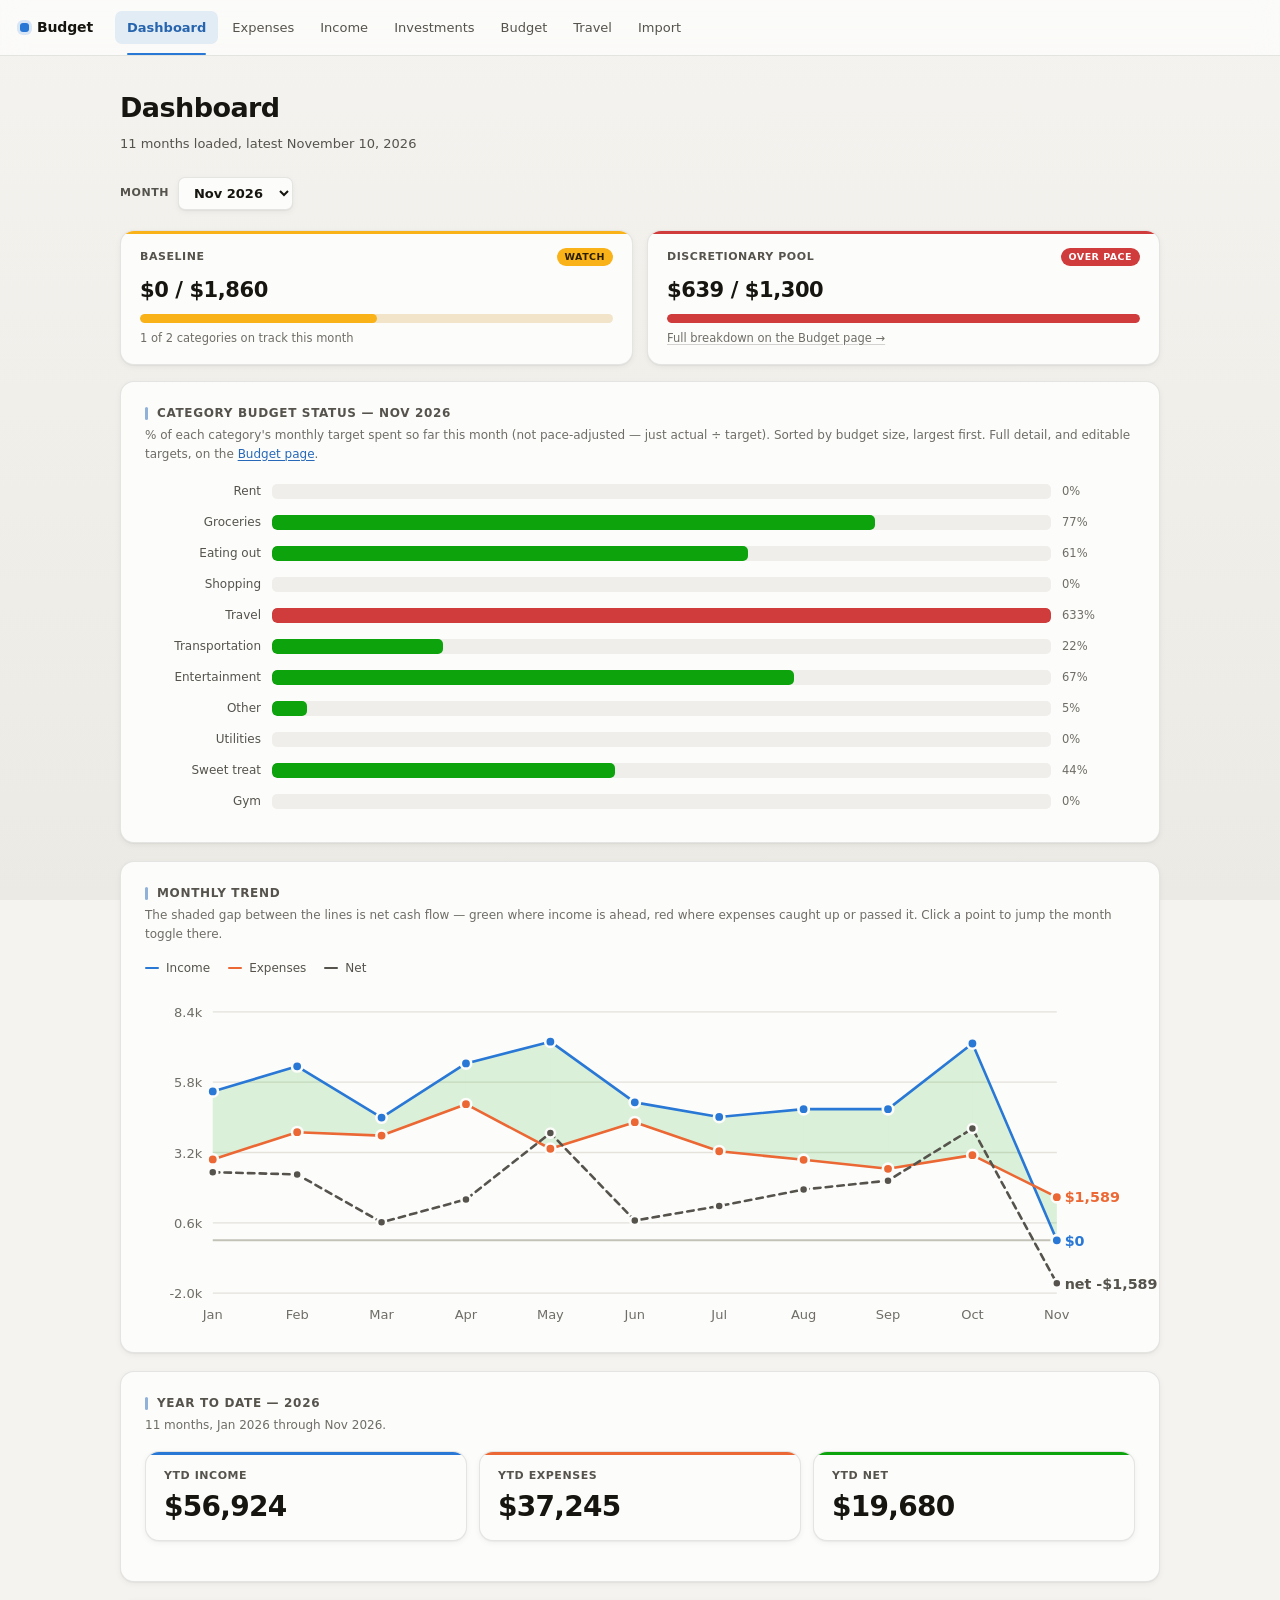
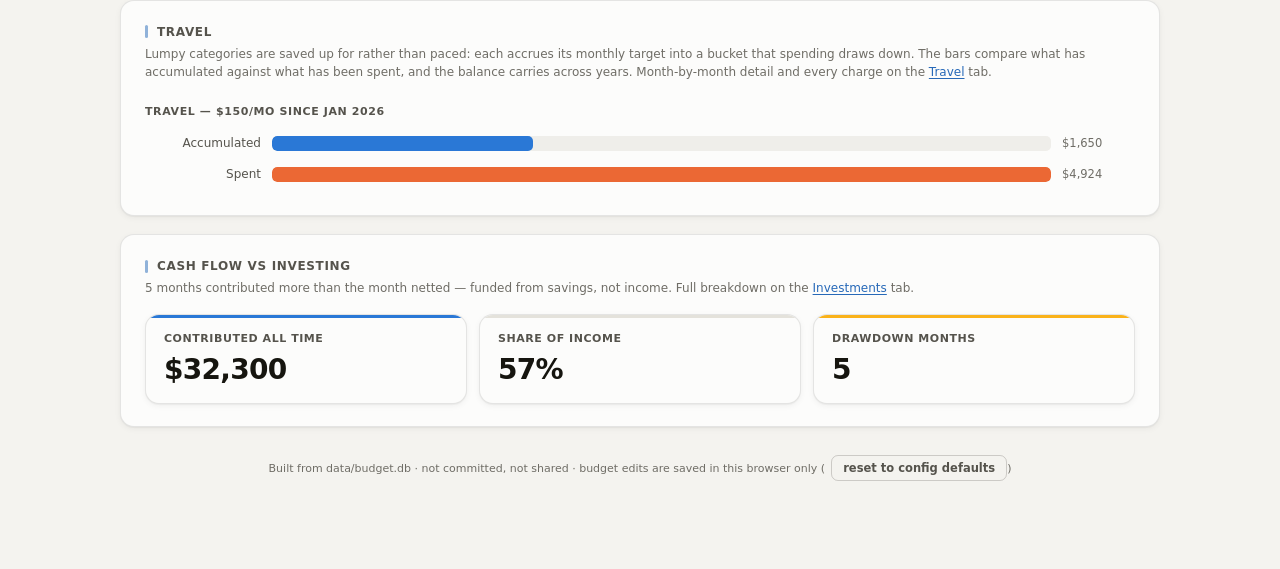
==== site/index.html @ 8f135753 "Regenerate the dashboard Renames buckets.html to travel.html and swaps the Dashboard's bucket tile f" ====
<!doctype html>
<html>
<head>
<meta charset="utf-8">
<meta name="viewport" content="width=device-width, initial-scale=1">
<title>Dashboard · Budget</title>
<link rel="stylesheet" href="style.css">
</head>
<body>
<nav class="topnav">
  <span class="brand">Budget</span>
  <a href="index.html" class="active">Dashboard</a><a href="expenses.html">Expenses</a><a href="income.html">Income</a><a href="investments.html">Investments</a><a href="budget.html">Budget</a><a href="travel.html">Travel</a><a href="import.html">Import</a>
</nav>
<div class="wrap">

  <div class="page-header">
    <h1>Dashboard</h1>
    <div class="subtitle">11 months loaded, latest November 10, 2026</div>
  </div>
  

  <div class="month-toggle">
    <label for="month-select">Month</label>
    <select id="month-select"></select>
  </div>

  <div class="status-row">
    <div class="status-card" id="sc-baseline">
      <div class="sc-head">
        <span class="sc-label">Baseline</span>
        <span class="status-badge neutral m-badge"></span>
      </div>
      <div class="sc-value" id="sc-baseline-value">—</div>
      <div class="sc-track"><div class="sc-fill" id="sc-baseline-fill" style="width:0%"></div></div>
      <div class="sc-note" id="sc-baseline-note"></div>
    </div>

    <div class="status-card" id="sc-discretionary">
      <div class="sc-head">
        <span class="sc-label">Discretionary pool</span>
        <span class="status-badge neutral m-badge"></span>
      </div>
      <div class="sc-value" id="sc-discretionary-value">—</div>
      <div class="sc-track"><div class="sc-fill" id="sc-discretionary-fill" style="width:0%"></div></div>
      <div class="sc-note" id="sc-discretionary-note">
        <a href="budget.html">Full breakdown on the Budget page →</a>
      </div>
    </div>
  </div>

  <div class="card">
    <h2 id="h-dash-topcats">Category budget status</h2>
    <div class="card-sub">% of each category's monthly target spent so far this month (not pace-adjusted —
      just actual ÷ target). Sorted by budget size, largest first. Full detail, and editable targets, on
      the <a href="budget.html">Budget page</a>.</div>
    <div id="dash-top-cats"></div>
  </div>

  <div class="card">
    <h2>Monthly trend</h2>
    <div class="card-sub">The shaded gap between the lines is net cash flow — green where income is ahead, red
      where expenses caught up or passed it. Click a point to jump the month toggle there.</div>
    <div class="legend">
      <span class="legend-key"><span class="legend-swatch" style="background:var(--series-1)"></span>Income</span>
      <span class="legend-key"><span class="legend-swatch" style="background:var(--series-2)"></span>Expenses</span>
      <span class="legend-key"><span class="legend-swatch" style="background:var(--text-secondary); border-top:2px dashed var(--text-secondary); height:0;"></span>Net</span>
    </div>
    
  <svg viewBox="0 0 760 260" class="chart-svg">
    <line x1="52" y1="232.0" x2="700" y2="232.0" stroke="var(--gridline)" stroke-width="1"/><text x="44" y="236.0" text-anchor="end" class="axis-label">-2.0k</text><line x1="52" y1="178.0" x2="700" y2="178.0" stroke="var(--gridline)" stroke-width="1"/><text x="44" y="182.0" text-anchor="end" class="axis-label">0.6k</text><line x1="52" y1="124.0" x2="700" y2="124.0" stroke="var(--gridline)" stroke-width="1"/><text x="44" y="128.0" text-anchor="end" class="axis-label">3.2k</text><line x1="52" y1="70.0" x2="700" y2="70.0" stroke="var(--gridline)" stroke-width="1"/><text x="44" y="74.0" text-anchor="end" class="axis-label">5.8k</text><line x1="52" y1="16.0" x2="700" y2="16.0" stroke="var(--gridline)" stroke-width="1"/><text x="44" y="20.0" text-anchor="end" class="axis-label">8.4k</text><line x1="52" y1="191.4" x2="700" y2="191.4" stroke="var(--baseline)" stroke-width="1.5"/>
    <polygon points="52.0,77.1 116.8,57.8 116.8,108.4 52.0,129.3" fill="var(--good)" opacity="0.14"/><polygon points="116.8,57.8 181.6,97.2 181.6,111.0 116.8,108.4" fill="var(--good)" opacity="0.14"/><polygon points="181.6,97.2 246.4,55.6 246.4,86.9 181.6,111.0" fill="var(--good)" opacity="0.14"/><polygon points="246.4,55.6 311.2,38.9 311.2,121.1 246.4,86.9" fill="var(--good)" opacity="0.14"/><polygon points="311.2,38.9 376.0,85.5 376.0,100.7 311.2,121.1" fill="var(--good)" opacity="0.14"/><polygon points="376.0,85.5 440.8,96.7 440.8,123.0 376.0,100.7" fill="var(--good)" opacity="0.14"/><polygon points="440.8,96.7 505.6,90.7 505.6,129.6 440.8,123.0" fill="var(--good)" opacity="0.14"/><polygon points="505.6,90.7 570.4,90.7 570.4,136.5 505.6,129.6" fill="var(--good)" opacity="0.14"/><polygon points="570.4,90.7 635.2,40.3 635.2,126.0 570.4,136.5" fill="var(--good)" opacity="0.14"/><polygon points="635.2,40.3 700.0,191.4 700.0,158.3 635.2,126.0" fill="var(--good)" opacity="0.14"/>
    <path d="M 52.0 77.1 L 116.8 57.8 L 181.6 97.2 L 246.4 55.6 L 311.2 38.9 L 376.0 85.5 L 440.8 96.7 L 505.6 90.7 L 570.4 90.7 L 635.2 40.3 L 700.0 191.4" fill="none" stroke="var(--series-1)" stroke-width="2" stroke-linejoin="round" stroke-linecap="round"/><path d="M 52.0 129.3 L 116.8 108.4 L 181.6 111.0 L 246.4 86.9 L 311.2 121.1 L 376.0 100.7 L 440.8 123.0 L 505.6 129.6 L 570.4 136.5 L 635.2 126.0 L 700.0 158.3" fill="none" stroke="var(--series-2)" stroke-width="2" stroke-linejoin="round" stroke-linecap="round"/><path d="M 52.0 139.1 L 116.8 140.8 L 181.6 177.6 L 246.4 160.0 L 311.2 109.1 L 376.0 176.2 L 440.8 165.1 L 505.6 152.4 L 570.4 145.6 L 635.2 105.6 L 700.0 224.4" fill="none" stroke="var(--text-secondary)" stroke-width="2" stroke-dasharray="5 4" stroke-linejoin="round" stroke-linecap="round"/>
    <circle cx="52.0" cy="77.1" r="4" fill="var(--series-1)" stroke="var(--surface-1)" stroke-width="2"/><circle cx="116.8" cy="57.8" r="4" fill="var(--series-1)" stroke="var(--surface-1)" stroke-width="2"/><circle cx="181.6" cy="97.2" r="4" fill="var(--series-1)" stroke="var(--surface-1)" stroke-width="2"/><circle cx="246.4" cy="55.6" r="4" fill="var(--series-1)" stroke="var(--surface-1)" stroke-width="2"/><circle cx="311.2" cy="38.9" r="4" fill="var(--series-1)" stroke="var(--surface-1)" stroke-width="2"/><circle cx="376.0" cy="85.5" r="4" fill="var(--series-1)" stroke="var(--surface-1)" stroke-width="2"/><circle cx="440.8" cy="96.7" r="4" fill="var(--series-1)" stroke="var(--surface-1)" stroke-width="2"/><circle cx="505.6" cy="90.7" r="4" fill="var(--series-1)" stroke="var(--surface-1)" stroke-width="2"/><circle cx="570.4" cy="90.7" r="4" fill="var(--series-1)" stroke="var(--surface-1)" stroke-width="2"/><circle cx="635.2" cy="40.3" r="4" fill="var(--series-1)" stroke="var(--surface-1)" stroke-width="2"/><circle cx="700.0" cy="191.4" r="4" fill="var(--series-1)" stroke="var(--surface-1)" stroke-width="2"/><circle cx="52.0" cy="129.3" r="4" fill="var(--series-2)" stroke="var(--surface-1)" stroke-width="2"/><circle cx="116.8" cy="108.4" r="4" fill="var(--series-2)" stroke="var(--surface-1)" stroke-width="2"/><circle cx="181.6" cy="111.0" r="4" fill="var(--series-2)" stroke="var(--surface-1)" stroke-width="2"/><circle cx="246.4" cy="86.9" r="4" fill="var(--series-2)" stroke="var(--surface-1)" stroke-width="2"/><circle cx="311.2" cy="121.1" r="4" fill="var(--series-2)" stroke="var(--surface-1)" stroke-width="2"/><circle cx="376.0" cy="100.7" r="4" fill="var(--series-2)" stroke="var(--surface-1)" stroke-width="2"/><circle cx="440.8" cy="123.0" r="4" fill="var(--series-2)" stroke="var(--surface-1)" stroke-width="2"/><circle cx="505.6" cy="129.6" r="4" fill="var(--series-2)" stroke="var(--surface-1)" stroke-width="2"/><circle cx="570.4" cy="136.5" r="4" fill="var(--series-2)" stroke="var(--surface-1)" stroke-width="2"/><circle cx="635.2" cy="126.0" r="4" fill="var(--series-2)" stroke="var(--surface-1)" stroke-width="2"/><circle cx="700.0" cy="158.3" r="4" fill="var(--series-2)" stroke="var(--surface-1)" stroke-width="2"/><circle cx="52.0" cy="139.1" r="3.5" fill="var(--text-secondary)" stroke="var(--surface-1)" stroke-width="2"/><circle cx="116.8" cy="140.8" r="3.5" fill="var(--text-secondary)" stroke="var(--surface-1)" stroke-width="2"/><circle cx="181.6" cy="177.6" r="3.5" fill="var(--text-secondary)" stroke="var(--surface-1)" stroke-width="2"/><circle cx="246.4" cy="160.0" r="3.5" fill="var(--text-secondary)" stroke="var(--surface-1)" stroke-width="2"/><circle cx="311.2" cy="109.1" r="3.5" fill="var(--text-secondary)" stroke="var(--surface-1)" stroke-width="2"/><circle cx="376.0" cy="176.2" r="3.5" fill="var(--text-secondary)" stroke="var(--surface-1)" stroke-width="2"/><circle cx="440.8" cy="165.1" r="3.5" fill="var(--text-secondary)" stroke="var(--surface-1)" stroke-width="2"/><circle cx="505.6" cy="152.4" r="3.5" fill="var(--text-secondary)" stroke="var(--surface-1)" stroke-width="2"/><circle cx="570.4" cy="145.6" r="3.5" fill="var(--text-secondary)" stroke="var(--surface-1)" stroke-width="2"/><circle cx="635.2" cy="105.6" r="3.5" fill="var(--text-secondary)" stroke="var(--surface-1)" stroke-width="2"/><circle cx="700.0" cy="224.4" r="3.5" fill="var(--text-secondary)" stroke="var(--surface-1)" stroke-width="2"/>
    <text x="52.0" y="252" text-anchor="middle" class="axis-label">Jan</text><text x="116.8" y="252" text-anchor="middle" class="axis-label">Feb</text><text x="181.6" y="252" text-anchor="middle" class="axis-label">Mar</text><text x="246.4" y="252" text-anchor="middle" class="axis-label">Apr</text><text x="311.2" y="252" text-anchor="middle" class="axis-label">May</text><text x="376.0" y="252" text-anchor="middle" class="axis-label">Jun</text><text x="440.8" y="252" text-anchor="middle" class="axis-label">Jul</text><text x="505.6" y="252" text-anchor="middle" class="axis-label">Aug</text><text x="570.4" y="252" text-anchor="middle" class="axis-label">Sep</text><text x="635.2" y="252" text-anchor="middle" class="axis-label">Oct</text><text x="700.0" y="252" text-anchor="middle" class="axis-label">Nov</text>
    <text x="706.0" y="162.3" class="end-label" fill="var(--series-2)">$1,589</text><text x="706.0" y="195.4" class="end-label" fill="var(--series-1)">$0</text><text x="706.0" y="228.4" class="end-label" fill="var(--text-secondary)">net -$1,589</text>
    <line id="crosshair-trend" x1="0" y1="16" x2="0" y2="232"
          stroke="var(--baseline)" stroke-width="1" style="display:none"/>
    <rect class="hit-target" data-crosshair="crosshair-trend" data-cx="52.0" data-tooltip-title="Jan 2026" data-tooltip-rows="[[&quot;Income&quot;, &quot;$5,498&quot;, &quot;var(--series-1)&quot;], [&quot;Expenses&quot;, &quot;$2,985&quot;, &quot;var(--series-2)&quot;], [&quot;Net&quot;, &quot;$2,513&quot;, &quot;var(--good)&quot;]]" data-month-idx="0" x="22.5" y="16" width="58.9" height="216" fill="transparent"/><rect class="hit-target" data-crosshair="crosshair-trend" data-cx="116.8" data-tooltip-title="Feb 2026" data-tooltip-rows="[[&quot;Income&quot;, &quot;$6,424&quot;, &quot;var(--series-1)&quot;], [&quot;Expenses&quot;, &quot;$3,992&quot;, &quot;var(--series-2)&quot;], [&quot;Net&quot;, &quot;$2,432&quot;, &quot;var(--good)&quot;]]" data-month-idx="1" x="87.3" y="16" width="58.9" height="216" fill="transparent"/><rect class="hit-target" data-crosshair="crosshair-trend" data-cx="181.6" data-tooltip-title="Mar 2026" data-tooltip-rows="[[&quot;Income&quot;, &quot;$4,529&quot;, &quot;var(--series-1)&quot;], [&quot;Expenses&quot;, &quot;$3,866&quot;, &quot;var(--series-2)&quot;], [&quot;Net&quot;, &quot;$664&quot;, &quot;var(--good)&quot;]]" data-month-idx="2" x="152.1" y="16" width="58.9" height="216" fill="transparent"/><rect class="hit-target" data-crosshair="crosshair-trend" data-cx="246.4" data-tooltip-title="Apr 2026" data-tooltip-rows="[[&quot;Income&quot;, &quot;$6,534&quot;, &quot;var(--series-1)&quot;], [&quot;Expenses&quot;, &quot;$5,027&quot;, &quot;var(--series-2)&quot;], [&quot;Net&quot;, &quot;$1,507&quot;, &quot;var(--good)&quot;]]" data-month-idx="3" x="216.9" y="16" width="58.9" height="216" fill="transparent"/><rect class="hit-target" data-crosshair="crosshair-trend" data-cx="311.2" data-tooltip-title="May 2026" data-tooltip-rows="[[&quot;Income&quot;, &quot;$7,337&quot;, &quot;var(--series-1)&quot;], [&quot;Expenses&quot;, &quot;$3,380&quot;, &quot;var(--series-2)&quot;], [&quot;Net&quot;, &quot;$3,957&quot;, &quot;var(--good)&quot;]]" data-month-idx="4" x="281.7" y="16" width="58.9" height="216" fill="transparent"/><rect class="hit-target" data-crosshair="crosshair-trend" data-cx="376.0" data-tooltip-title="Jun 2026" data-tooltip-rows="[[&quot;Income&quot;, &quot;$5,093&quot;, &quot;var(--series-1)&quot;], [&quot;Expenses&quot;, &quot;$4,363&quot;, &quot;var(--series-2)&quot;], [&quot;Net&quot;, &quot;$730&quot;, &quot;var(--good)&quot;]]" data-month-idx="5" x="346.5" y="16" width="58.9" height="216" fill="transparent"/><rect class="hit-target" data-crosshair="crosshair-trend" data-cx="440.8" data-tooltip-title="Jul 2026" data-tooltip-rows="[[&quot;Income&quot;, &quot;$4,554&quot;, &quot;var(--series-1)&quot;], [&quot;Expenses&quot;, &quot;$3,290&quot;, &quot;var(--series-2)&quot;], [&quot;Net&quot;, &quot;$1,264&quot;, &quot;var(--good)&quot;]]" data-month-idx="6" x="411.3" y="16" width="58.9" height="216" fill="transparent"/><rect class="hit-target" data-crosshair="crosshair-trend" data-cx="505.6" data-tooltip-title="Aug 2026" data-tooltip-rows="[[&quot;Income&quot;, &quot;$4,842&quot;, &quot;var(--series-1)&quot;], [&quot;Expenses&quot;, &quot;$2,969&quot;, &quot;var(--series-2)&quot;], [&quot;Net&quot;, &quot;$1,873&quot;, &quot;var(--good)&quot;]]" data-month-idx="7" x="476.1" y="16" width="58.9" height="216" fill="transparent"/><rect class="hit-target" data-crosshair="crosshair-trend" data-cx="570.4" data-tooltip-title="Sep 2026" data-tooltip-rows="[[&quot;Income&quot;, &quot;$4,842&quot;, &quot;var(--series-1)&quot;], [&quot;Expenses&quot;, &quot;$2,639&quot;, &quot;var(--series-2)&quot;], [&quot;Net&quot;, &quot;$2,203&quot;, &quot;var(--good)&quot;]]" data-month-idx="8" x="540.9" y="16" width="58.9" height="216" fill="transparent"/><rect class="hit-target" data-crosshair="crosshair-trend" data-cx="635.2" data-tooltip-title="Oct 2026" data-tooltip-rows="[[&quot;Income&quot;, &quot;$7,270&quot;, &quot;var(--series-1)&quot;], [&quot;Expenses&quot;, &quot;$3,145&quot;, &quot;var(--series-2)&quot;], [&quot;Net&quot;, &quot;$4,126&quot;, &quot;var(--good)&quot;]]" data-month-idx="9" x="605.7" y="16" width="58.9" height="216" fill="transparent"/><rect class="hit-target" data-crosshair="crosshair-trend" data-cx="700.0" data-tooltip-title="Nov 2026" data-tooltip-rows="[[&quot;Income&quot;, &quot;$0&quot;, &quot;var(--series-1)&quot;], [&quot;Expenses&quot;, &quot;$1,589&quot;, &quot;var(--series-2)&quot;], [&quot;Net&quot;, &quot;-$1,589&quot;, &quot;var(--critical)&quot;]]" data-month-idx="10" x="670.5" y="16" width="58.9" height="216" fill="transparent"/>
  </svg>
  </div>

  <div class="card">
    <h2>Year to date — 2026</h2>
    <div class="card-sub">11 months, Jan 2026 through Nov 2026.</div>
    <div class="tiles">
      <div class="tile" style="--tile-accent:var(--series-1)"><div class="tile-label">YTD income</div><div class="tile-value">$56,924</div></div>
      <div class="tile" style="--tile-accent:var(--series-2)"><div class="tile-label">YTD expenses</div><div class="tile-value">$37,245</div></div>
      <div class="tile" style="--tile-accent:var(--good)"><div class="tile-label">YTD net</div><div class="tile-value">$19,680</div></div>
    </div>
  </div>

  
  <div class="card">
    <h2>Travel</h2>
    <div class="card-sub">Lumpy categories are saved up for rather than paced: each accrues its monthly target
      into a bucket that spending draws down. The bars compare what has accumulated against what has been spent,
      and the balance carries across years. Month-by-month detail and every charge on the
      <a href="travel.html">Travel</a> tab.</div>
    
    <div class="group-label">Travel — $150/mo since Jan 2026</div>
    <div class="jsbar-row"><div class="jsbar-label">Accumulated</div><div class="jsbar-track"><div class="jsbar-fill" style="width:33.5%;background:var(--series-1)"></div></div><div class="jsbar-value">$1,650</div></div>
    <div class="jsbar-row"><div class="jsbar-label">Spent</div><div class="jsbar-track"><div class="jsbar-fill" style="width:100.0%;background:var(--series-2)"></div></div><div class="jsbar-value">$4,924</div></div>
  </div>

  
  <div class="card">
    <h2>Cash flow vs investing</h2>
    <div class="card-sub">5 months contributed more than the month netted — funded from savings, not income. Full breakdown on the
      <a href="investments.html">Investments</a> tab.</div>
    <div class="tiles" style="margin-bottom:0;">
      <div class="tile" style="--tile-accent:var(--series-1)"><div class="tile-label">Contributed all time</div><div class="tile-value">$32,300</div></div>
      <div class="tile"><div class="tile-label">Share of income</div><div class="tile-value">57%</div></div>
      <div class="tile" style="--tile-accent:var(--warning)"><div class="tile-label">Drawdown months</div><div class="tile-value">5</div></div>
    </div>
  </div>

  <footer class="page-footer">Built from data/budget.db · not committed, not shared ·
    budget edits are saved in this browser only (<button class="reset-btn" id="reset-btn" style="margin-left:6px">reset to config defaults</button>)</footer>
</div>
<div id="tooltip"></div>
<script src="app.js"></script>
<script>
window.DATA = {"months": ["2026-01", "2026-02", "2026-03", "2026-04", "2026-05", "2026-06", "2026-07", "2026-08", "2026-09", "2026-10", "2026-11"], "monthLabels": {"2026-01": "Jan 2026", "2026-02": "Feb 2026", "2026-03": "Mar 2026", "2026-04": "Apr 2026", "2026-05": "May 2026", "2026-06": "Jun 2026", "2026-07": "Jul 2026", "2026-08": "Aug 2026", "2026-09": "Sep 2026", "2026-10": "Oct 2026", "2026-11": "Nov 2026"}, "livePace": 0.36666666666666664, "dayOfMonth": 11, "categories": {"rent": {"label": "Rent", "cadence": "fixed", "group": "baseline", "baseTarget": 1800.0}, "utilities": {"label": "Utilities", "cadence": "variable", "group": "baseline", "baseTarget": 60.0}, "groceries": {"label": "Groceries", "cadence": "variable", "group": "discretionary", "baseTarget": 400.0}, "transportation": {"label": "Transportation", "cadence": "variable", "group": "discretionary", "baseTarget": 100.0}, "eating_out": {"label": "Eating out", "cadence": "variable", "group": "discretionary", "baseTarget": 350.0}, "sweet_treat": {"label": "Sweet treat", "cadence": "variable", "group": "discretionary", "baseTarget": 50.0}, "entertainment": {"label": "Entertainment", "cadence": "variable", "group": "discretionary", "baseTarget": 100.0}, "gym": {"label": "Gym", "cadence": "variable", "group": "discretionary", "baseTarget": 50.0}, "shopping": {"label": "Shopping", "cadence": "variable", "group": "discretionary", "baseTarget": 150.0}, "other": {"label": "Other", "cadence": "variable", "group": "discretionary", "baseTarget": 100.0}, "travel": {"label": "Travel", "cadence": "lumpy", "group": "discretionary", "baseTarget": 150.0}}, "incomeCategories": {"salary": {"label": "Salary", "isTransfer": false}, "gift": {"label": "Gift", "isTransfer": false}, "side_hustle": {"label": "Side hustle", "isTransfer": false}, "tax_refund": {"label": "Tax refund", "isTransfer": false}, "reimbursement": {"label": "Reimbursement", "isTransfer": false}, "resale": {"label": "Resale", "isTransfer": false}, "stock_sale": {"label": "Stock sale", "isTransfer": true}, "deposit_return": {"label": "Deposit return", "isTransfer": true}}, "investmentCategories": {"brokerage": {"label": "Brokerage", "color": "var(--series-1)"}, "roth_ira": {"label": "Roth IRA", "color": "var(--series-4)"}, "emergency_fund": {"label": "Emergency fund", "color": "var(--series-3)"}, "crypto": {"label": "Crypto", "color": "var(--series-2)"}}, "byMonth": {"2026-01": {"income": 5497.73, "expense": 2984.97, "investment": 5000.0, "expenseByCat": {"eating_out": 203.14, "sweet_treat": 7.63, "transportation": 49.5, "travel": 562.42, "groceries": 211.14999999999998, "gym": 61.69, "shopping": 5.44, "rent": 1844.0, "utilities": 40.0}, "incomeByCat": {"salary": 4424.27, "gift": 1000.0, "resale": 73.46}, "transferByCat": {}, "investmentByCat": {"brokerage": 1000.0, "roth_ira": 4000.0}, "expenseTxns": [{"date": "2026-01-31", "description": "Subway", "category": "transportation", "amount": 18}, {"date": "2026-01-30", "description": "TJs + Big Apple Meat Market + Target", "category": "eating_out", "amount": 88.1}, {"date": "2026-01-28", "description": "Rent", "category": "rent", "amount": 1844}, {"date": "2026-01-28", "description": "Utilities", "category": "utilities", "amount": 40}, {"date": "2026-01-26", "description": "Costco Groceries", "category": "groceries", "amount": 111.78999999999999}, {"date": "2026-01-26", "description": "Chipotle", "category": "eating_out", "amount": 17.53}, {"date": "2026-01-25", "description": "Westway Diner", "category": "eating_out", "amount": 25}, {"date": "2026-01-25", "description": "Flight to SF", "category": "travel", "amount": 108.48}, {"date": "2026-01-25", "description": "Sunglasses", "category": "shopping", "amount": 5.44}, {"date": "2026-01-22", "description": "TJs + Target + Food Emporium + Udon", "category": "groceries", "amount": 99.36}, {"date": "2026-01-22", "description": "Naya", "category": "eating_out", "amount": 14.43}, {"date": "2026-01-22", "description": "Lifetime", "category": "gym", "amount": 61.69}, {"date": "2026-01-21", "description": "Uber+Lyft for SF", "category": "travel", "amount": 103.01}, {"date": "2026-01-21", "description": "Subway", "category": "transportation", "amount": 11.5}, {"date": "2026-01-21", "description": "Subway", "category": "transportation", "amount": 18}, {"date": "2026-01-21", "description": "Flights to SF", "category": "travel", "amount": 216.8}, {"date": "2026-01-20", "description": "DragonEats (Banh Mi)", "category": "travel", "amount": 32.86}, {"date": "2026-01-19", "description": "CVS (..)", "category": "travel", "amount": 17.29}, {"date": "2026-01-19", "description": "Ben Thai", "category": "travel", "amount": 54.96}, {"date": "2026-01-18", "description": "Sausalito Ferry + Pizza", "category": "travel", "amount": 15.35}, {"date": "2026-01-17", "description": "Tadaima", "category": "travel", "amount": 7.33}, {"date": "2026-01-17", "description": "Bi-Rite Market", "category": "travel", "amount": 6.34}, {"date": "2026-01-15", "description": "Marie's Deli (Banh Mi)", "category": "eating_out", "amount": 16.13}, {"date": "2026-01-13", "description": "Metro", "category": "transportation", "amount": 2}, {"date": "2026-01-13", "description": "Pressed Acai Bowl", "category": "eating_out", "amount": 13.95}, {"date": "2026-01-11", "description": "Omma Tofu House", "category": "eating_out", "amount": 18}, {"date": "2026-01-11", "description": "One Tea Boba", "category": "sweet_treat", "amount": 7.63}, {"date": "2026-01-10", "description": "YinTang Hotpot", "category": "eating_out", "amount": 10}], "incomeTxns": [{"date": "2026-01-23", "description": "Underdog", "category": "resale", "amount": 73.46, "kind": "income"}, {"date": "2026-01-23", "description": "Deloitte", "category": "salary", "amount": 2212.13, "kind": "income"}, {"date": "2026-01-14", "description": "Happy New Year", "category": "gift", "amount": 1000, "kind": "income"}, {"date": "2026-01-09", "description": "Deloitte", "category": "salary", "amount": 2212.14, "kind": "income"}], "investmentTxns": [{"date": "2026-01-23", "description": "MoneyLink transfer from Chase", "category": "brokerage", "amount": 1000}, {"date": "2026-01-23", "description": "MoneyLink transfer from Chase (Roth IRA)", "category": "roth_ira", "amount": 4000}]}, "2026-02": {"income": 6424.2699999999995, "expense": 3992.33, "investment": 2200.0, "expenseByCat": {"eating_out": 144.39, "gym": 298.0, "groceries": 243.45000000000002, "other": 29.92, "transportation": 68.5, "travel": 1236.8899999999999, "rent": 1844.0, "utilities": 52.0, "entertainment": 62.83, "sweet_treat": 12.35}, "incomeByCat": {"salary": 4424.27, "gift": 2000.0}, "transferByCat": {}, "investmentByCat": {"brokerage": 2200.0}, "expenseTxns": [{"date": "2026-02-28", "description": "Salt Bread + Matcha", "category": "sweet_treat", "amount": 12.35}, {"date": "2026-02-28", "description": "Amy Ruth's Soul Food", "category": "eating_out", "amount": 30}, {"date": "2026-02-28", "description": "Trader Joe's", "category": "groceries", "amount": 91.87}, {"date": "2026-02-28", "description": "Subway", "category": "transportation", "amount": 21}, {"date": "2026-02-27", "description": "Rent", "category": "rent", "amount": 1844}, {"date": "2026-02-27", "description": "Utilities", "category": "utilities", "amount": 52}, {"date": "2026-02-27", "description": "Night out (karaoke + pocha + uber + fluffies)", "category": "entertainment", "amount": 62.83}, {"date": "2026-02-26", "description": "Duke's", "category": "eating_out", "amount": 17.96}, {"date": "2026-02-22", "description": "Springbone", "category": "eating_out", "amount": 25.91}, {"date": "2026-02-21", "description": "Subway", "category": "transportation", "amount": 21}, {"date": "2026-02-20", "description": "Trader Joe's", "category": "groceries", "amount": 129.17000000000002}, {"date": "2026-02-16", "description": "PhotoBooth", "category": "travel", "amount": 15}, {"date": "2026-02-16", "description": "Lyft Ride", "category": "travel", "amount": 14.24}, {"date": "2026-02-16", "description": "Malatang", "category": "travel", "amount": 51.61}, {"date": "2026-02-15", "description": "Lunch w/ Shashank", "category": "eating_out", "amount": 40}, {"date": "2026-02-15", "description": "Paper towels + Tissues", "category": "other", "amount": 12.5}, {"date": "2026-02-14", "description": "Khao Tiew", "category": "travel", "amount": 80.75}, {"date": "2026-02-13", "description": "Clipper", "category": "travel", "amount": 21.6}, {"date": "2026-02-12", "description": "Trader Joe's (Flowers + Choclate)", "category": "travel", "amount": 27.23}, {"date": "2026-02-12", "description": "O2 Valley", "category": "travel", "amount": 18.94}, {"date": "2026-02-12", "description": "Pho Element", "category": "travel", "amount": 45.99}, {"date": "2026-02-11", "description": "Subway", "category": "transportation", "amount": 11.5}, {"date": "2026-02-09", "description": "Korea Flight", "category": "travel", "amount": 961.53}, {"date": "2026-02-08", "description": "Glossier Lip Balm", "category": "other", "amount": 17.42}, {"date": "2026-02-08", "description": "Subway", "category": "transportation", "amount": 15}, {"date": "2026-02-06", "description": "TJs Run", "category": "groceries", "amount": 22.41}, {"date": "2026-02-04", "description": "Duke's Bibimbap", "category": "eating_out", "amount": 18}, {"date": "2026-02-03", "description": "Lifetime", "category": "gym", "amount": 298}, {"date": "2026-02-01", "description": "Chipotle", "category": "eating_out", "amount": 12.52}], "incomeTxns": [{"date": "2026-02-20", "description": "Deloitte", "category": "salary", "amount": 2212.13, "kind": "income"}, {"date": "2026-02-18", "description": "Red Envelopes", "category": "gift", "amount": 2000, "kind": "income"}, {"date": "2026-02-06", "description": "Deloitte", "category": "salary", "amount": 2212.14, "kind": "income"}], "investmentTxns": [{"date": "2026-02-06", "description": "MoneyLink transfer from Chase", "category": "brokerage", "amount": 200}, {"date": "2026-02-06", "description": "MoneyLink transfer from Chase", "category": "brokerage", "amount": 2000}]}, "2026-03": {"income": 4529.28, "expense": 3865.71, "investment": 0.0, "expenseByCat": {"gym": 381.1, "groceries": 624.5100000000001, "eating_out": 183.63, "transportation": 56.0, "entertainment": 238.25, "shopping": 155.17000000000002, "other": 180.0, "sweet_treat": 13.600000000000001, "travel": 139.4, "rent": 1844.0, "utilities": 50.05}, "incomeByCat": {"reimbursement": 105.0, "salary": 4424.28}, "transferByCat": {}, "investmentByCat": {}, "expenseTxns": [{"date": "2026-03-31", "description": "Costco Groceries", "category": "groceries", "amount": 51.46}, {"date": "2026-03-31", "description": "Urgent Care + Antibiotics", "category": "other", "amount": 30}, {"date": "2026-03-31", "description": "Rent", "category": "rent", "amount": 1844}, {"date": "2026-03-31", "description": "Utilities", "category": "utilities", "amount": 50.05}, {"date": "2026-03-30", "description": "Target", "category": "groceries", "amount": 40.709999999999994}, {"date": "2026-03-29", "description": "Lifetime - penalty", "category": "gym", "amount": 41.8}, {"date": "2026-03-29", "description": "Apollo Bagels", "category": "eating_out", "amount": 14.7}, {"date": "2026-03-29", "description": "Molly Tea", "category": "sweet_treat", "amount": 7.61}, {"date": "2026-03-28", "description": "L'industrie", "category": "eating_out", "amount": 7}, {"date": "2026-03-28", "description": "Movies", "category": "entertainment", "amount": 25}, {"date": "2026-03-28", "description": "Taxi + Uber", "category": "transportation", "amount": 8}, {"date": "2026-03-26", "description": "Mission NYC", "category": "entertainment", "amount": 30}, {"date": "2026-03-26", "description": "Naya", "category": "eating_out", "amount": 14.43}, {"date": "2026-03-25", "description": "Night-out w/ Coworkers", "category": "entertainment", "amount": 100}, {"date": "2026-03-25", "description": "Flight to NYC from SF", "category": "travel", "amount": 139.4}, {"date": "2026-03-24", "description": "Stomach Flu meds + bread", "category": "groceries", "amount": 24.76}, {"date": "2026-03-23", "description": "Costco Groceries", "category": "groceries", "amount": 69.57}, {"date": "2026-03-22", "description": "Uniqlo", "category": "shopping", "amount": 84.8}, {"date": "2026-03-22", "description": "Target", "category": "groceries", "amount": 26.06}, {"date": "2026-03-22", "description": "Subway", "category": "transportation", "amount": 9}, {"date": "2026-03-21", "description": "Hom Caf\u00e9 Matcha", "category": "sweet_treat", "amount": 5.99}, {"date": "2026-03-21", "description": "Chick Fila", "category": "eating_out", "amount": 12.74}, {"date": "2026-03-20", "description": "Trader Joe's", "category": "groceries", "amount": 76.07}, {"date": "2026-03-18", "description": "AMEX Annual Fee", "category": "other", "amount": 150}, {"date": "2026-03-15", "description": "Subway", "category": "transportation", "amount": 21}, {"date": "2026-03-15", "description": "Lifetime Smoothie", "category": "eating_out", "amount": 15.16}, {"date": "2026-03-14", "description": "Chipotle", "category": "eating_out", "amount": 17.75}, {"date": "2026-03-14", "description": "Lifetime - penalty", "category": "gym", "amount": 41.8}, {"date": "2026-03-13", "description": "Trader Joe's", "category": "groceries", "amount": 62.73}, {"date": "2026-03-13", "description": "Tofu Tofu", "category": "eating_out", "amount": 75.5}, {"date": "2026-03-12", "description": "Target", "category": "groceries", "amount": 41.02}, {"date": "2026-03-12", "description": "Amazon - Macbook case, Usb", "category": "shopping", "amount": 70.37}, {"date": "2026-03-10", "description": "Bay to Breakers", "category": "entertainment", "amount": 83.25}, {"date": "2026-03-08", "description": "Subway", "category": "transportation", "amount": 18}, {"date": "2026-03-07", "description": "Prince St. Pizza", "category": "eating_out", "amount": 8.17}, {"date": "2026-03-07", "description": "Chipotle", "category": "eating_out", "amount": 18.18}, {"date": "2026-03-07", "description": "Trader Joe's", "category": "groceries", "amount": 105.63}, {"date": "2026-03-06", "description": "Target", "category": "groceries", "amount": 34.629999999999995}, {"date": "2026-03-01", "description": "Lifetime", "category": "gym", "amount": 297.5}, {"date": "2026-03-01", "description": "Trader Joe's", "category": "groceries", "amount": 91.87}], "incomeTxns": [{"date": "2026-03-22", "description": "Deloitte", "category": "salary", "amount": 2212.14, "kind": "income"}, {"date": "2026-03-06", "description": "Deloitte", "category": "salary", "amount": 2212.14, "kind": "income"}, {"date": "2026-03-02", "description": "Eye Medical Reimbursement", "category": "reimbursement", "amount": 105, "kind": "income"}], "investmentTxns": []}, "2026-04": {"income": 6534.360000000001, "expense": 5027.04, "investment": 0.0, "expenseByCat": {"gym": 297.5, "groceries": 214.46, "other": 583.0, "sweet_treat": 59.25999999999999, "eating_out": 513.65, "entertainment": 62.84, "transportation": 78.0, "travel": 1319.33, "rent": 1844.0, "utilities": 55.0}, "incomeByCat": {"salary": 3654.36, "tax_refund": 2880.0}, "transferByCat": {}, "investmentByCat": {}, "expenseTxns": [{"date": "2026-04-30", "description": "Running Gels", "category": "entertainment", "amount": 33}, {"date": "2026-04-29", "description": "Rent", "category": "rent", "amount": 1844}, {"date": "2026-04-29", "description": "Utilities", "category": "utilities", "amount": 55}, {"date": "2026-04-28", "description": "Olive Young", "category": "travel", "amount": 52.41}, {"date": "2026-04-28", "description": "Convenience Stores", "category": "travel", "amount": 89.57}, {"date": "2026-04-28", "description": "Korea Misc.", "category": "travel", "amount": 121.13999999999999}, {"date": "2026-04-28", "description": "Trader Joe's", "category": "groceries", "amount": 62.87}, {"date": "2026-04-28", "description": "Target", "category": "groceries", "amount": 38.47}, {"date": "2026-04-27", "description": "Chain", "category": "travel", "amount": 101.69}, {"date": "2026-04-26", "description": "Musinsa", "category": "travel", "amount": 54.16}, {"date": "2026-04-25", "description": "Uniqlo Drop", "category": "travel", "amount": 179.44}, {"date": "2026-04-25", "description": "Haircut + hair cream", "category": "travel", "amount": 58.36}, {"date": "2026-04-24", "description": "Luh Calm Fit", "category": "travel", "amount": 100.91}, {"date": "2026-04-23", "description": "Gentle Monsters", "category": "travel", "amount": 218.5}, {"date": "2026-04-22", "description": "MLB-shirt", "category": "travel", "amount": 45.09}, {"date": "2026-04-21", "description": "Woodaepobeulraeg", "category": "travel", "amount": 59.13}, {"date": "2026-04-20", "description": "Uber for Korea", "category": "travel", "amount": 19.94}, {"date": "2026-04-20", "description": "Cash for Korea", "category": "travel", "amount": 200}, {"date": "2026-04-20", "description": "Capital One Annual Fee", "category": "other", "amount": 395}, {"date": "2026-04-20", "description": "Esim for Korea", "category": "travel", "amount": 18.99}, {"date": "2026-04-19", "description": "Subway", "category": "transportation", "amount": 24}, {"date": "2026-04-19", "description": "Souraji", "category": "eating_out", "amount": 130.65}, {"date": "2026-04-18", "description": "Raku + Pizza", "category": "eating_out", "amount": 42.39}, {"date": "2026-04-18", "description": "Matcha", "category": "sweet_treat", "amount": 8.44}, {"date": "2026-04-16", "description": "Los Tacos", "category": "eating_out", "amount": 12.96}, {"date": "2026-04-16", "description": "Jollibee", "category": "eating_out", "amount": 21}, {"date": "2026-04-15", "description": "Claude", "category": "other", "amount": 20}, {"date": "2026-04-14", "description": "Taxes", "category": "other", "amount": 88}, {"date": "2026-04-13", "description": "Tennis Balls", "category": "entertainment", "amount": 10}, {"date": "2026-04-12", "description": "Subway", "category": "transportation", "amount": 21}, {"date": "2026-04-11", "description": "Kettl + Kijitora Matcha", "category": "sweet_treat", "amount": 16.88}, {"date": "2026-04-11", "description": "Birds of a Feather + Radio Bakery", "category": "eating_out", "amount": 50}, {"date": "2026-04-10", "description": "Target", "category": "groceries", "amount": 25.7}, {"date": "2026-04-08", "description": "Whole Foods", "category": "groceries", "amount": 3.29}, {"date": "2026-04-07", "description": "Broad Nosh Bagels", "category": "eating_out", "amount": 19.99}, {"date": "2026-04-06", "description": "Subway", "category": "transportation", "amount": 33}, {"date": "2026-04-06", "description": "Sorate", "category": "sweet_treat", "amount": 7.84}, {"date": "2026-04-05", "description": "Fish Cheeks", "category": "eating_out", "amount": 93.66}, {"date": "2026-04-05", "description": "AunTea Jenny", "category": "sweet_treat", "amount": 7.62}, {"date": "2026-04-04", "description": "Luckin Coffee", "category": "sweet_treat", "amount": 2.17}, {"date": "2026-04-04", "description": "Nubiani", "category": "eating_out", "amount": 143}, {"date": "2026-04-04", "description": "Wine", "category": "entertainment", "amount": 19.84}, {"date": "2026-04-03", "description": "ATM Withdrawal", "category": "other", "amount": 80}, {"date": "2026-04-03", "description": "HeyTea", "category": "sweet_treat", "amount": 16.31}, {"date": "2026-04-02", "description": "Trader Joe's", "category": "groceries", "amount": 84.13}, {"date": "2026-04-01", "description": "Lifetime", "category": "gym", "amount": 297.5}], "incomeTxns": [{"date": "2026-04-21", "description": "Tax Refund - Federal", "category": "tax_refund", "amount": 2615, "kind": "income"}, {"date": "2026-04-21", "description": "Tax Refund - State", "category": "tax_refund", "amount": 265, "kind": "income"}, {"date": "2026-04-17", "description": "Deloitte", "category": "salary", "amount": 1800.2, "kind": "income"}, {"date": "2026-04-03", "description": "Deloitte", "category": "salary", "amount": 1854.16, "kind": "income"}], "investmentTxns": []}, "2026-05": {"income": 7337.33, "expense": 3380.2, "investment": 3500.0, "expenseByCat": {"gym": 269.0, "groceries": 236.70000000000002, "transportation": 100.97, "eating_out": 240.47000000000003, "shopping": 85.0, "entertainment": 226.99, "sweet_treat": 22.74, "other": 90.68, "travel": 243.71, "utilities": 63.94, "rent": 1800.0}, "incomeByCat": {"salary": 7227.33, "resale": 110.0}, "transferByCat": {"stock_sale": 2000.0}, "investmentByCat": {"roth_ira": 3500.0}, "expenseTxns": [{"date": "2026-05-30", "description": "Subway", "category": "transportation", "amount": 9.34}, {"date": "2026-05-30", "description": "Utilities", "category": "utilities", "amount": 63.94}, {"date": "2026-05-30", "description": "Rent", "category": "rent", "amount": 1800}, {"date": "2026-05-28", "description": "Drinks w Tennis Tuesday", "category": "entertainment", "amount": 36.72}, {"date": "2026-05-28", "description": "Drinking w QCS gang", "category": "entertainment", "amount": 110.35}, {"date": "2026-05-26", "description": "Hotel for Santa Rosa", "category": "travel", "amount": 243.71}, {"date": "2026-05-24", "description": "Subway", "category": "transportation", "amount": 17.75}, {"date": "2026-05-23", "description": "E-bike", "category": "transportation", "amount": 3.34}, {"date": "2026-05-22", "description": "Gum + Cane's", "category": "sweet_treat", "amount": 6.41}, {"date": "2026-05-20", "description": "Apple Storage", "category": "other", "amount": 90.68}, {"date": "2026-05-20", "description": "Groceries - Target", "category": "groceries", "amount": 90.68}, {"date": "2026-05-18", "description": "Uber - SF", "category": "transportation", "amount": 37.54}, {"date": "2026-05-17", "description": "Original Joe's + Salt Straw", "category": "eating_out", "amount": 54.05}, {"date": "2026-05-16", "description": "Perilla - Pho", "category": "eating_out", "amount": 50.77}, {"date": "2026-05-16", "description": "Night out - drinks", "category": "entertainment", "amount": 36.92}, {"date": "2026-05-15", "description": "Trader Joe's (water)", "category": "groceries", "amount": 8.02}, {"date": "2026-05-15", "description": "Gott's + Gott's Soft-serve", "category": "eating_out", "amount": 54.12}, {"date": "2026-05-11", "description": "Poke", "category": "eating_out", "amount": 17.7}, {"date": "2026-05-10", "description": "Subway", "category": "transportation", "amount": 3}, {"date": "2026-05-09", "description": "DayDrinks", "category": "sweet_treat", "amount": 16.33}, {"date": "2026-05-09", "description": "Big Apple Market", "category": "groceries", "amount": 10.31}, {"date": "2026-05-07", "description": "Shake Shack", "category": "eating_out", "amount": 11.97}, {"date": "2026-05-07", "description": "Haus Beater", "category": "shopping", "amount": 85}, {"date": "2026-05-07", "description": "Mission NYC + alc", "category": "entertainment", "amount": 43}, {"date": "2026-05-05", "description": "Taco Bell", "category": "eating_out", "amount": 11.41}, {"date": "2026-05-03", "description": "Subway", "category": "transportation", "amount": 30}, {"date": "2026-05-03", "description": "Chipotle", "category": "eating_out", "amount": 40.45}, {"date": "2026-05-02", "description": "Trader Joe's", "category": "groceries", "amount": 127.69}, {"date": "2026-05-01", "description": "Lifetime", "category": "gym", "amount": 269}], "incomeTxns": [{"date": "2026-05-29", "description": "FB Marketplace BS", "category": "resale", "amount": 110, "kind": "income"}, {"date": "2026-05-29", "description": "Deloitte", "category": "salary", "amount": 2229.22, "kind": "income"}, {"date": "2026-05-15", "description": "Deloitte", "category": "salary", "amount": 2768.89, "kind": "income"}, {"date": "2026-05-11", "description": "Stock Money", "category": "stock_sale", "amount": 2000, "kind": "transfer"}, {"date": "2026-05-01", "description": "Deloitte", "category": "salary", "amount": 2229.22, "kind": "income"}], "investmentTxns": [{"date": "2026-05-19", "description": "MoneyLink transfer from Chase (Roth IRA)", "category": "roth_ira", "amount": 1500}, {"date": "2026-05-19", "description": "MoneyLink transfer from Chase (Roth IRA)", "category": "roth_ira", "amount": 2000}]}, "2026-06": {"income": 5092.84, "expense": 4362.880000000001, "investment": 5000.0, "expenseByCat": {"other": 93.77000000000001, "shopping": 1549.0300000000002, "eating_out": 345.19000000000005, "groceries": 327.56999999999994, "sweet_treat": 35.47, "transportation": 151.39, "entertainment": 60.46, "rent": 1800.0}, "incomeByCat": {"side_hustle": 295.0, "salary": 4797.84}, "transferByCat": {"deposit_return": 1801.25, "stock_sale": 3000.0}, "investmentByCat": {"brokerage": 5000.0}, "expenseTxns": [{"date": "2026-06-30", "description": "Trader Joes'", "category": "groceries", "amount": 43.66}, {"date": "2026-06-30", "description": "Rent", "category": "rent", "amount": 1800}, {"date": "2026-06-29", "description": "Matcha w boys", "category": "sweet_treat", "amount": 8.42}, {"date": "2026-06-29", "description": "Mid ramen w boys", "category": "eating_out", "amount": 17}, {"date": "2026-06-29", "description": "Clipper Weekend", "category": "transportation", "amount": 22.1}, {"date": "2026-06-28", "description": "Urban Outfitter Jeans", "category": "other", "amount": 75.73}, {"date": "2026-06-28", "description": "Amazon misc.", "category": "shopping", "amount": 64.65}, {"date": "2026-06-27", "description": "Pho Dinner", "category": "eating_out", "amount": 51.59}, {"date": "2026-06-27", "description": "Swenson Ice Cream", "category": "sweet_treat", "amount": 10.9}, {"date": "2026-06-26", "description": "Uber", "category": "transportation", "amount": 12.65}, {"date": "2026-06-26", "description": "Biergarten", "category": "entertainment", "amount": 43.46}, {"date": "2026-06-21", "description": "Panda", "category": "eating_out", "amount": 14.98}, {"date": "2026-06-21", "description": "Jamba", "category": "sweet_treat", "amount": 1}, {"date": "2026-06-18", "description": "Costco chicken bake", "category": "eating_out", "amount": 4.38}, {"date": "2026-06-18", "description": "Amazon Misc.", "category": "shopping", "amount": 198.71000000000004}, {"date": "2026-06-17", "description": "Badminton", "category": "entertainment", "amount": 17}, {"date": "2026-06-17", "description": "Uber + Clipper + Clipper", "category": "transportation", "amount": 27.689999999999998}, {"date": "2026-06-15", "description": "UG Tea", "category": "sweet_treat", "amount": 7.4}, {"date": "2026-06-15", "description": "Marshalls", "category": "shopping", "amount": 40}, {"date": "2026-06-15", "description": "Costco", "category": "shopping", "amount": 97}, {"date": "2026-06-14", "description": "Dish Dash", "category": "eating_out", "amount": 76}, {"date": "2026-06-14", "description": "Uber", "category": "transportation", "amount": 11.15}, {"date": "2026-06-13", "description": "Car Wash", "category": "transportation", "amount": 15}, {"date": "2026-06-13", "description": "Target", "category": "other", "amount": 9.76}, {"date": "2026-06-12", "description": "Uber + Clipper", "category": "transportation", "amount": 38.92}, {"date": "2026-06-11", "description": "Bafang + Molly Tea", "category": "eating_out", "amount": 21.2}, {"date": "2026-06-11", "description": "Parking", "category": "transportation", "amount": 7.96}, {"date": "2026-06-10", "description": "Parking", "category": "transportation", "amount": 7.96}, {"date": "2026-06-09", "description": "Izumi", "category": "sweet_treat", "amount": 7.75}, {"date": "2026-06-09", "description": "Katsu", "category": "eating_out", "amount": 29}, {"date": "2026-06-09", "description": "Parking", "category": "transportation", "amount": 7.96}, {"date": "2026-06-08", "description": "Amazon orders", "category": "shopping", "amount": 246.41}, {"date": "2026-06-08", "description": "Trader Joe's", "category": "groceries", "amount": 67.92}, {"date": "2026-06-08", "description": "99 Ranch", "category": "groceries", "amount": 56.28}, {"date": "2026-06-07", "description": "Zareen's", "category": "eating_out", "amount": 63.46}, {"date": "2026-06-07", "description": "Ikea", "category": "shopping", "amount": 176.7}, {"date": "2026-06-07", "description": "Costco", "category": "shopping", "amount": 200}, {"date": "2026-06-07", "description": "Costco", "category": "groceries", "amount": 159.71}, {"date": "2026-06-06", "description": "Subway", "category": "eating_out", "amount": 17.81}, {"date": "2026-06-06", "description": "Whole Foods", "category": "eating_out", "amount": 20.68}, {"date": "2026-06-06", "description": "Target", "category": "shopping", "amount": 94.95}, {"date": "2026-06-04", "description": "In n out + Dave's w/Spencer", "category": "eating_out", "amount": 29.09}, {"date": "2026-06-03", "description": "Amazon prime", "category": "other", "amount": 8.28}, {"date": "2026-06-03", "description": "Bed + bed frame + blankets", "category": "shopping", "amount": 430.61}], "incomeTxns": [{"date": "2026-06-26", "description": "Deloitte", "category": "salary", "amount": 2450.75, "kind": "income"}, {"date": "2026-06-23", "description": "Stock Money", "category": "stock_sale", "amount": 1000, "kind": "transfer"}, {"date": "2026-06-21", "description": "Stock Money", "category": "stock_sale", "amount": 2000, "kind": "transfer"}, {"date": "2026-06-19", "description": "Security Deposit", "category": "deposit_return", "amount": 1801.25, "kind": "transfer"}, {"date": "2026-06-12", "description": "Deloitte", "category": "salary", "amount": 2347.09, "kind": "income"}, {"date": "2026-06-01", "description": "Draftkings + Fanduel", "category": "side_hustle", "amount": 295, "kind": "income"}], "investmentTxns": [{"date": "2026-06-09", "description": "MoneyLink transfer from Chase", "category": "brokerage", "amount": 5000}]}, "2026-07": {"income": 4553.969999999999, "expense": 3289.57, "investment": 10600.0, "expenseByCat": {"eating_out": 373.86999999999995, "sweet_treat": 74.9, "other": 168.94, "groceries": 483.34, "transportation": 102.97, "shopping": 60.85, "gym": 13.0, "entertainment": 76.7, "travel": 135.0, "rent": 1800.0}, "incomeByCat": {"salary": 4553.969999999999}, "transferByCat": {}, "investmentByCat": {"brokerage": 10600.0}, "expenseTxns": [{"date": "2026-07-31", "description": "Tennis Lights", "category": "entertainment", "amount": 5}, {"date": "2026-07-31", "description": "Daves Hot Chicken", "category": "eating_out", "amount": 19.2}, {"date": "2026-07-29", "description": "Claude", "category": "other", "amount": 20}, {"date": "2026-07-29", "description": "Tennis Lights", "category": "entertainment", "amount": 5}, {"date": "2026-07-28", "description": "Rent", "category": "rent", "amount": 1800}, {"date": "2026-07-28", "description": "Walgreens", "category": "other", "amount": 4.38}, {"date": "2026-07-28", "description": "TJs", "category": "groceries", "amount": 74.44}, {"date": "2026-07-26", "description": "Subway", "category": "eating_out", "amount": 15.18}, {"date": "2026-07-26", "description": "Salt and Straw", "category": "sweet_treat", "amount": 6.5}, {"date": "2026-07-26", "description": "Whole Foods Sandwiches", "category": "eating_out", "amount": 26.2}, {"date": "2026-07-26", "description": "Dave and Busters", "category": "travel", "amount": 28}, {"date": "2026-07-26", "description": "Burke's Canoe", "category": "travel", "amount": 97}, {"date": "2026-07-26", "description": "Boba Gusy", "category": "sweet_treat", "amount": 7.14}, {"date": "2026-07-25", "description": "Santa Rosa Parkin", "category": "transportation", "amount": 4.25}, {"date": "2026-07-25", "description": "Armstrong Parking", "category": "travel", "amount": 10}, {"date": "2026-07-24", "description": "Costco Food", "category": "eating_out", "amount": 8.13}, {"date": "2026-07-24", "description": "Uber", "category": "transportation", "amount": 10.19}, {"date": "2026-07-21", "description": "Haircut", "category": "other", "amount": 25}, {"date": "2026-07-20", "description": "Clipper Weekend", "category": "transportation", "amount": 11.35}, {"date": "2026-07-20", "description": "iCloud", "category": "other", "amount": 2.99}, {"date": "2026-07-19", "description": "Juniper Caf\u00e9", "category": "sweet_treat", "amount": 13.75}, {"date": "2026-07-19", "description": "Spin Scooter", "category": "transportation", "amount": 5.22}, {"date": "2026-07-18", "description": "TJs + 99 Ranch", "category": "groceries", "amount": 40.44}, {"date": "2026-07-18", "description": "Udon Mugizo", "category": "eating_out", "amount": 60.22}, {"date": "2026-07-16", "description": "Hey Tea", "category": "sweet_treat", "amount": 7.99}, {"date": "2026-07-15", "description": "Vegas Dinner", "category": "eating_out", "amount": 25}, {"date": "2026-07-15", "description": "Vegas Alc", "category": "entertainment", "amount": 15.7}, {"date": "2026-07-15", "description": "Groceries - Costco", "category": "groceries", "amount": 104.68}, {"date": "2026-07-15", "description": "Clothes - Costco", "category": "shopping", "amount": 43.85}, {"date": "2026-07-15", "description": "Parking", "category": "transportation", "amount": 10}, {"date": "2026-07-12", "description": "Taco Bell", "category": "eating_out", "amount": 14.04}, {"date": "2026-07-12", "description": "Vegas Ubers", "category": "transportation", "amount": 35}, {"date": "2026-07-11", "description": "Vegas Gambling", "category": "entertainment", "amount": 51}, {"date": "2026-07-11", "description": "Panda Express", "category": "eating_out", "amount": 12.03}, {"date": "2026-07-10", "description": "Lagree Class", "category": "gym", "amount": 13}, {"date": "2026-07-09", "description": "In n Out w/ Hannah", "category": "eating_out", "amount": 21.55}, {"date": "2026-07-09", "description": "Blanket for couch", "category": "shopping", "amount": 17}, {"date": "2026-07-09", "description": "In n Out w/ Dad", "category": "eating_out", "amount": 16.41}, {"date": "2026-07-08", "description": "Soda", "category": "sweet_treat", "amount": 2.78}, {"date": "2026-07-08", "description": "Metroooo", "category": "other", "amount": 65.2}, {"date": "2026-07-06", "description": "Amazon", "category": "other", "amount": 20}, {"date": "2026-07-06", "description": "Trader Joe's", "category": "groceries", "amount": 20.77}, {"date": "2026-07-05", "description": "Another Caf\u00e9", "category": "sweet_treat", "amount": 4.5}, {"date": "2026-07-05", "description": "Uber", "category": "transportation", "amount": 11.74}, {"date": "2026-07-04", "description": "Costco", "category": "groceries", "amount": 243.01}, {"date": "2026-07-04", "description": "Komeya", "category": "eating_out", "amount": 73.54}, {"date": "2026-07-04", "description": "Yasijang", "category": "eating_out", "amount": 38}, {"date": "2026-07-04", "description": "Uber", "category": "transportation", "amount": 15.22}, {"date": "2026-07-03", "description": "Whole Foods", "category": "sweet_treat", "amount": 18.3}, {"date": "2026-07-03", "description": "Target (Card/Calendar)", "category": "other", "amount": 31.37}, {"date": "2026-07-02", "description": "Hey Tea", "category": "sweet_treat", "amount": 6.99}, {"date": "2026-07-02", "description": "Tony's", "category": "eating_out", "amount": 8.37}, {"date": "2026-07-01", "description": "Zareen's + Somi Somi", "category": "eating_out", "amount": 36}, {"date": "2026-07-01", "description": "Somi Somi", "category": "sweet_treat", "amount": 6.95}], "incomeTxns": [{"date": "2026-07-24", "description": "Deloitte", "category": "salary", "amount": 2103.04, "kind": "income"}, {"date": "2026-07-10", "description": "Deloitte", "category": "salary", "amount": 2450.93, "kind": "income"}], "investmentTxns": [{"date": "2026-07-27", "description": "MoneyLink transfer from Chase", "category": "brokerage", "amount": 1600}, {"date": "2026-07-06", "description": "MoneyLink transfer from Chase", "category": "brokerage", "amount": 2000}, {"date": "2026-07-06", "description": "MoneyLink transfer from Chase", "category": "brokerage", "amount": 3000}, {"date": "2026-07-01", "description": "MoneyLink transfer from Chase", "category": "brokerage", "amount": 4000}]}, "2026-08": {"income": 4842.23, "expense": 2969.4, "investment": 0.0, "expenseByCat": {"transportation": 93.48, "sweet_treat": 52.07, "eating_out": 409.22999999999996, "other": 56.21, "groceries": 304.42, "shopping": 124.16, "entertainment": 129.83, "rent": 1800.0}, "incomeByCat": {"salary": 4842.23}, "transferByCat": {}, "investmentByCat": {}, "expenseTxns": [{"date": "2026-08-31", "description": "Com Tam Thien Huong", "category": "eating_out", "amount": 41.88}, {"date": "2026-08-30", "description": "Tacos", "category": "eating_out", "amount": 7}, {"date": "2026-08-30", "description": "Uber", "category": "transportation", "amount": 12.89}, {"date": "2026-08-30", "description": "Omee Lunch", "category": "eating_out", "amount": 24.15}, {"date": "2026-08-30", "description": "Trader Joe's", "category": "groceries", "amount": 9.38}, {"date": "2026-08-30", "description": "Target (cleaning supplies)", "category": "shopping", "amount": 43.35}, {"date": "2026-08-29", "description": "Clipper", "category": "transportation", "amount": 8.5}, {"date": "2026-08-29", "description": "Costco Lunch", "category": "eating_out", "amount": 3.83}, {"date": "2026-08-29", "description": "Costco Groceries", "category": "groceries", "amount": 108.52}, {"date": "2026-08-28", "description": "Fantasy Football Draft", "category": "other", "amount": 25}, {"date": "2026-08-28", "description": "Caltrain", "category": "transportation", "amount": 8.5}, {"date": "2026-08-28", "description": "Thonglor (Dinner)", "category": "eating_out", "amount": 46.28}, {"date": "2026-08-28", "description": "Claude", "category": "other", "amount": 20}, {"date": "2026-08-28", "description": "Shooters", "category": "entertainment", "amount": 9.96}, {"date": "2026-08-27", "description": "Chipotle", "category": "eating_out", "amount": 14.21}, {"date": "2026-08-27", "description": "Trader Joe's", "category": "groceries", "amount": 58}, {"date": "2026-08-25", "description": "Rent", "category": "rent", "amount": 1800}, {"date": "2026-08-25", "description": "Heytea", "category": "sweet_treat", "amount": 7.99}, {"date": "2026-08-20", "description": "Giants Game Ticket", "category": "entertainment", "amount": 42}, {"date": "2026-08-20", "description": "Trader Joe's", "category": "groceries", "amount": 17.66}, {"date": "2026-08-20", "description": "Apple", "category": "other", "amount": 2.99}, {"date": "2026-08-20", "description": "Pizza", "category": "eating_out", "amount": 9.68}, {"date": "2026-08-20", "description": "Molly Tea", "category": "sweet_treat", "amount": 7.86}, {"date": "2026-08-16", "description": "Sunright Tea Studio", "category": "sweet_treat", "amount": 13.55}, {"date": "2026-08-16", "description": "Safeway", "category": "groceries", "amount": 4.89}, {"date": "2026-08-15", "description": "Tobang Korean BBQ", "category": "eating_out", "amount": 50}, {"date": "2026-08-14", "description": "Liang's Villa", "category": "eating_out", "amount": 52}, {"date": "2026-08-14", "description": "Trader Joe's", "category": "groceries", "amount": 41.73}, {"date": "2026-08-14", "description": "99 Ranch #1768", "category": "groceries", "amount": 13.43}, {"date": "2026-08-13", "description": "CTLP*CSC SERV (tire air pump)", "category": "transportation", "amount": 6}, {"date": "2026-08-12", "description": "South Bay Tennis Flex", "category": "entertainment", "amount": 51.61}, {"date": "2026-08-09", "description": "Corgi Caf\u00e9", "category": "sweet_treat", "amount": 5.97}, {"date": "2026-08-09", "description": "Clipper", "category": "transportation", "amount": 32.35}, {"date": "2026-08-09", "description": "In n Out", "category": "eating_out", "amount": 9.88}, {"date": "2026-08-08", "description": "Sourdough Sandwiches", "category": "eating_out", "amount": 29.75}, {"date": "2026-08-08", "description": "Ciders", "category": "entertainment", "amount": 26.259999999999998}, {"date": "2026-08-06", "description": "Golden Gate Bridge Toll", "category": "transportation", "amount": 11.25}, {"date": "2026-08-06", "description": "Zareens", "category": "eating_out", "amount": 46.64}, {"date": "2026-08-06", "description": "Boba - Tong Sui", "category": "sweet_treat", "amount": 8.95}, {"date": "2026-08-06", "description": "Birria Tacos", "category": "eating_out", "amount": 24.93}, {"date": "2026-08-04", "description": "Parking", "category": "transportation", "amount": 9.99}, {"date": "2026-08-04", "description": "Barnes and Nobles", "category": "shopping", "amount": 80.81}, {"date": "2026-08-03", "description": "Tissue Box", "category": "other", "amount": 8.22}, {"date": "2026-08-03", "description": "T&T Groceries", "category": "groceries", "amount": 50.81}, {"date": "2026-08-03", "description": "T&T Boat", "category": "eating_out", "amount": 35}, {"date": "2026-08-01", "description": "Parking", "category": "transportation", "amount": 4}, {"date": "2026-08-01", "description": "Cere Tea", "category": "sweet_treat", "amount": 7.75}, {"date": "2026-08-01", "description": "Aloha Fresh", "category": "eating_out", "amount": 14}], "incomeTxns": [{"date": "2026-08-21", "description": "Deloitte", "category": "salary", "amount": 2414, "kind": "income"}, {"date": "2026-08-07", "description": "Deloitte", "category": "salary", "amount": 2428.23, "kind": "income"}], "investmentTxns": []}, "2026-09": {"income": 4842.02, "expense": 2638.7, "investment": 500.0, "expenseByCat": {"groceries": 264.85, "other": 85.84, "eating_out": 203.88, "entertainment": 145.0, "sweet_treat": 63.510000000000005, "transportation": 37.25, "rent": 1800.0, "shopping": 38.37}, "incomeByCat": {"salary": 4842.02}, "transferByCat": {}, "investmentByCat": {"brokerage": 500.0}, "expenseTxns": [{"date": "2026-09-30", "description": "Victoria's Secret", "category": "shopping", "amount": 38.37}, {"date": "2026-09-30", "description": "Badminton", "category": "entertainment", "amount": 17}, {"date": "2026-09-30", "description": "In-N-Out", "category": "eating_out", "amount": 15.62}, {"date": "2026-09-29", "description": "Rent", "category": "rent", "amount": 1800}, {"date": "2026-09-28", "description": "99 Ranch", "category": "groceries", "amount": 25}, {"date": "2026-09-28", "description": "Costco", "category": "groceries", "amount": 34}, {"date": "2026-09-28", "description": "Claude", "category": "other", "amount": 20}, {"date": "2026-09-27", "description": "Phin Cafe", "category": "sweet_treat", "amount": 14.4}, {"date": "2026-09-26", "description": "Molly Tea", "category": "sweet_treat", "amount": 10.99}, {"date": "2026-09-25", "description": "Parking", "category": "transportation", "amount": 6}, {"date": "2026-09-25", "description": "Quik Shop Market", "category": "other", "amount": 13.51}, {"date": "2026-09-24", "description": "Parking", "category": "transportation", "amount": 7.25}, {"date": "2026-09-24", "description": "Great America tickets", "category": "entertainment", "amount": 98}, {"date": "2026-09-23", "description": "HEYTEA", "category": "sweet_treat", "amount": 7.49}, {"date": "2026-09-22", "description": "Costco groceries", "category": "groceries", "amount": 45}, {"date": "2026-09-22", "description": "Trader Joe's", "category": "groceries", "amount": 59.67}, {"date": "2026-09-21", "description": "Taiwan Porridge", "category": "eating_out", "amount": 32.2}, {"date": "2026-09-21", "description": "In-N-Out", "category": "eating_out", "amount": 17.94}, {"date": "2026-09-20", "description": "HEYTEA", "category": "sweet_treat", "amount": 7.49}, {"date": "2026-09-20", "description": "DX Braised Chicken Rice", "category": "eating_out", "amount": 41.63}, {"date": "2026-09-19", "description": "Apple Photos", "category": "other", "amount": 2.99}, {"date": "2026-09-17", "description": "Powerade", "category": "sweet_treat", "amount": 3.04}, {"date": "2026-09-17", "description": "Metro", "category": "transportation", "amount": 24}, {"date": "2026-09-16", "description": "Drinks from bar w/ QCS", "category": "entertainment", "amount": 15}, {"date": "2026-09-16", "description": "Coffee", "category": "sweet_treat", "amount": 6.1}, {"date": "2026-09-15", "description": "Floss", "category": "other", "amount": 4.34}, {"date": "2026-09-15", "description": "Don Don (dinner)", "category": "eating_out", "amount": 42}, {"date": "2026-09-14", "description": "Sunright", "category": "sweet_treat", "amount": 14}, {"date": "2026-09-13", "description": "Hand Pull Noodles", "category": "eating_out", "amount": 33}, {"date": "2026-09-13", "description": "Bar", "category": "entertainment", "amount": 15}, {"date": "2026-09-13", "description": "Naya", "category": "eating_out", "amount": 21.49}, {"date": "2026-09-11", "description": "Haircut", "category": "other", "amount": 25}, {"date": "2026-09-05", "description": "Trader Joe's", "category": "groceries", "amount": 87.73}, {"date": "2026-09-04", "description": "LinkedIn Premium", "category": "other", "amount": 20}, {"date": "2026-09-02", "description": "Trader Joe's", "category": "groceries", "amount": 13.45}], "incomeTxns": [{"date": "2026-09-18", "description": "Deloitte", "category": "salary", "amount": 2413.8, "kind": "income"}, {"date": "2026-09-04", "description": "Deloitte", "category": "salary", "amount": 2428.22, "kind": "income"}], "investmentTxns": [{"date": "2026-09-22", "description": "MoneyLink transfer from Chase", "category": "brokerage", "amount": 500}]}, "2026-10": {"income": 7270.26, "expense": 3144.76, "investment": 5000.0, "expenseByCat": {"eating_out": 294.66999999999996, "entertainment": 287.44, "groceries": 143.57999999999998, "sweet_treat": 50.510000000000005, "shopping": 27.33, "transportation": 136.24, "other": 67.99000000000001, "rent": 1800.0, "travel": 337.0}, "incomeByCat": {"salary": 7270.26}, "transferByCat": {}, "investmentByCat": {"brokerage": 5000.0}, "expenseTxns": [{"date": "2026-10-31", "description": "Uber", "category": "transportation", "amount": 12.54}, {"date": "2026-10-30", "description": "Subway", "category": "transportation", "amount": 0.88}, {"date": "2026-10-30", "description": "Butter", "category": "entertainment", "amount": 50}, {"date": "2026-10-29", "description": "Parking", "category": "transportation", "amount": 10}, {"date": "2026-10-29", "description": "Dave's Hot Chicken", "category": "eating_out", "amount": 20.02}, {"date": "2026-10-29", "description": "Badminton", "category": "entertainment", "amount": 21}, {"date": "2026-10-28", "description": "Claude", "category": "other", "amount": 20}, {"date": "2026-10-28", "description": "NYC Flights", "category": "travel", "amount": 337}, {"date": "2026-10-26", "description": "Haircut", "category": "other", "amount": 45}, {"date": "2026-10-25", "description": "Clipper", "category": "transportation", "amount": 17}, {"date": "2026-10-25", "description": "Rent", "category": "rent", "amount": 1800}, {"date": "2026-10-25", "description": "Warriors tickets", "category": "entertainment", "amount": 62}, {"date": "2026-10-24", "description": "Boba", "category": "sweet_treat", "amount": 7.2}, {"date": "2026-10-23", "description": "BuzzBallz", "category": "entertainment", "amount": 12.44}, {"date": "2026-10-23", "description": "Lyft", "category": "transportation", "amount": 12.95}, {"date": "2026-10-22", "description": "Parking", "category": "transportation", "amount": 10}, {"date": "2026-10-21", "description": "Parking", "category": "transportation", "amount": 10}, {"date": "2026-10-20", "description": "Clipper", "category": "transportation", "amount": 17}, {"date": "2026-10-20", "description": "Apple Photos", "category": "other", "amount": 2.99}, {"date": "2026-10-19", "description": "Uber", "category": "transportation", "amount": 31.53}, {"date": "2026-10-19", "description": "Salt & Straw", "category": "sweet_treat", "amount": 8}, {"date": "2026-10-17", "description": "Lyft", "category": "transportation", "amount": 14.34}, {"date": "2026-10-17", "description": "99 Ranch", "category": "groceries", "amount": 7.38}, {"date": "2026-10-13", "description": "Badminton", "category": "entertainment", "amount": 21}, {"date": "2026-10-13", "description": "In-N-Out", "category": "eating_out", "amount": 9.27}, {"date": "2026-10-12", "description": "Trader Joe's", "category": "groceries", "amount": 30.11}, {"date": "2026-10-11", "description": "Malatown", "category": "eating_out", "amount": 38.94}, {"date": "2026-10-11", "description": "Dessert Republic", "category": "sweet_treat", "amount": 16.97}, {"date": "2026-10-11", "description": "Moonrise Dessert", "category": "sweet_treat", "amount": 12.09}, {"date": "2026-10-11", "description": "TJ Maxx (shirt)", "category": "shopping", "amount": 27.33}, {"date": "2026-10-10", "description": "Udon Mugizo", "category": "eating_out", "amount": 28.82}, {"date": "2026-10-10", "description": "Ume Boba", "category": "sweet_treat", "amount": 6.25}, {"date": "2026-10-09", "description": "Zareen's (dinner)", "category": "eating_out", "amount": 35}, {"date": "2026-10-09", "description": "Costco groceries", "category": "groceries", "amount": 100}, {"date": "2026-10-08", "description": "99 Ranch", "category": "groceries", "amount": 6.09}, {"date": "2026-10-06", "description": "HomeEat dinner", "category": "eating_out", "amount": 56}, {"date": "2026-10-06", "description": "Badminton", "category": "entertainment", "amount": 21}, {"date": "2026-10-06", "description": "In-N-Out", "category": "eating_out", "amount": 15.58}, {"date": "2026-10-05", "description": "Gambling", "category": "entertainment", "amount": 100}, {"date": "2026-10-04", "description": "Costco", "category": "eating_out", "amount": 3.29}, {"date": "2026-10-04", "description": "Zaytinya", "category": "eating_out", "amount": 87.75}], "incomeTxns": [{"date": "2026-10-30", "description": "Deloitte", "category": "salary", "amount": 2428.23, "kind": "income"}, {"date": "2026-10-16", "description": "Deloitte", "category": "salary", "amount": 2413.8, "kind": "income"}, {"date": "2026-10-02", "description": "Deloitte", "category": "salary", "amount": 2428.23, "kind": "income"}], "investmentTxns": [{"date": "2026-10-16", "description": "MoneyLink transfer from Chase", "category": "brokerage", "amount": 3000}, {"date": "2026-10-02", "description": "MoneyLink transfer from Chase", "category": "brokerage", "amount": 1500}, {"date": "2026-10-01", "description": "MoneyLink transfer from Chase", "category": "brokerage", "amount": 500}]}, "2026-11": {"income": 0.0, "expense": 1589.15, "investment": 500.0, "expenseByCat": {"other": 4.51, "eating_out": 213.84, "entertainment": 67.0, "transportation": 22.0, "groceries": 309.81, "sweet_treat": 21.99, "travel": 950.0}, "incomeByCat": {}, "transferByCat": {}, "investmentByCat": {"brokerage": 500.0}, "expenseTxns": [{"date": "2026-11-10", "description": "Badminton", "category": "entertainment", "amount": 21}, {"date": "2026-11-10", "description": "Garlic High", "category": "eating_out", "amount": 30}, {"date": "2026-11-10", "description": "In-N-Out", "category": "eating_out", "amount": 6.53}, {"date": "2026-11-09", "description": "Tong Sui", "category": "sweet_treat", "amount": 8.95}, {"date": "2026-11-07", "description": "Cuanyue Amalatang", "category": "eating_out", "amount": 41.74}, {"date": "2026-11-07", "description": "Taiwan flights", "category": "travel", "amount": 950}, {"date": "2026-11-06", "description": "Jang Tu", "category": "eating_out", "amount": 94.63}, {"date": "2026-11-06", "description": "Snacks", "category": "sweet_treat", "amount": 4.81}, {"date": "2026-11-05", "description": "HeyTea", "category": "sweet_treat", "amount": 8.23}, {"date": "2026-11-05", "description": "TJs", "category": "groceries", "amount": 46.54}, {"date": "2026-11-04", "description": "Costco", "category": "groceries", "amount": 96.44}, {"date": "2026-11-03", "description": "Giants game", "category": "entertainment", "amount": 36}, {"date": "2026-11-03", "description": "99 Ranch", "category": "groceries", "amount": 14.59}, {"date": "2026-11-03", "description": "Costco", "category": "groceries", "amount": 152.24}, {"date": "2026-11-02", "description": "Warriors bag check", "category": "entertainment", "amount": 10}, {"date": "2026-11-02", "description": "Caltrain", "category": "transportation", "amount": 22}, {"date": "2026-11-01", "description": "Red Bull", "category": "other", "amount": 4.51}, {"date": "2026-11-01", "description": "Breadbelly", "category": "eating_out", "amount": 40.94}], "incomeTxns": [], "investmentTxns": [{"date": "2026-11-02", "description": "MoneyLink transfer from Chase", "category": "brokerage", "amount": 500}]}}, "order": {"baseline": ["rent", "utilities"], "discretionary": ["groceries", "transportation", "eating_out", "sweet_treat", "entertainment", "gym", "shopping", "other", "travel"]}};

const CATEGORY_LABELS_DASH = {"rent": "Rent", "groceries": "Groceries", "utilities": "Utilities", "transportation": "Transportation", "eating_out": "Eating out", "sweet_treat": "Sweet treat", "entertainment": "Entertainment", "gym": "Gym", "shopping": "Shopping", "other": "Other", "travel": "Travel"};
function renderDashboard(monthIdx) {
  const DATA = window.DATA;
  const month = DATA.months[monthIdx];
  const m = DATA.byMonth[month];
  const label = DATA.monthLabels[month];

  document.getElementById('h-dash-topcats').textContent = 'Category budget status — ' + label;

  const baseline = baselineSummary(DATA, monthIdx);
  let baseStatus = 'neutral';
  if (baseline.withTarget) {
    baseStatus = baseline.onTrack === baseline.withTarget ? 'good' : (baseline.onTrack === 0 ? 'critical' : 'warning');
  }
  const baseColor = STATUS_HEX[baseStatus];
  document.getElementById('sc-baseline-value').textContent = fmtMoney(baseline.actual) + ' / ' + fmtMoney(baseline.target);
  document.getElementById('sc-baseline').style.setProperty('--fill-color', baseColor);
  document.getElementById('sc-baseline-fill').style.width =
    (baseline.withTarget ? (baseline.onTrack / baseline.withTarget) * 100 : 0) + '%';
  document.getElementById('sc-baseline-fill').style.background = baseColor;
  document.getElementById('sc-baseline-note').textContent = baseline.onTrack + ' of ' + baseline.withTarget + ' categories on track this month';
  const baseBadge = document.querySelector('#sc-baseline .m-badge');
  baseBadge.textContent = baseline.withTarget ? STATUS_TEXT[baseStatus] : '';
  baseBadge.className = 'status-badge m-badge ' + baseStatus;

  const discPool = poolResult(DATA, monthIdx, 'discretionary');
  const discColor = STATUS_HEX[discPool.status];
  document.getElementById('sc-discretionary-value').textContent = fmtMoney(discPool.actual) + ' / ' + fmtMoney(discPool.target);
  document.getElementById('sc-discretionary').style.setProperty('--fill-color', discColor);
  document.getElementById('sc-discretionary-fill').style.width = Math.min(100, (discPool.ratio || 0) * 100) + '%';
  document.getElementById('sc-discretionary-fill').style.background = discColor;
  const discBadge = document.querySelector('#sc-discretionary .m-badge');
  discBadge.textContent = STATUS_TEXT[discPool.status];
  discBadge.className = 'status-badge m-badge ' + discPool.status;

  renderCategoryPercentList(document.getElementById('dash-top-cats'), DATA, monthIdx, CATEGORY_LABELS_DASH);
}
populateMonthSelect(document.getElementById('month-select'), window.DATA, renderDashboard);
renderDashboard(window.DATA.months.length - 1);
document.getElementById('reset-btn').addEventListener('click', () => { clearOverrides(); renderDashboard(Number(document.getElementById('month-select').value)); });

</script>
</body>
</html>
---- site/style.css ----
/* Budget dashboard theme.
   One stylesheet for all six generated pages. Hand-edited: the build writes
   HTML only, never this file.

   --surface-1 is the chart surface, and the categorical series colors were
   validated against these exact values (OKLab CVD separation + WCAG contrast,
   both modes). Changing either surface means re-running that validation. */

:root {
  color-scheme: light;

  /* surfaces, page -> card -> sunken */
  --page: #f4f3ef;
  --page-tint: #eceae4;        /* bottom of the page wash */
  --surface-1: #fcfcfb;        /* cards, charts — validated surface */
  --surface-2: #ffffff;        /* raised: tooltip, hovered rows */
  --sunken: #efeeea;           /* inputs, tracks, chips */

  /* ink */
  --text-primary: #16150f;
  --text-secondary: #55534c;
  --text-muted: #6f6d66;      /* 5.0:1 on the card surface — used at 10-12px */

  /* lines */
  --gridline: #e4e2db;
  --baseline: #c3c2b7;
  --border: rgba(22,21,15,0.10);
  --border-strong: rgba(22,21,15,0.18);

  /* series — do not retune without re-running the palette validator */
  --series-1: #2a78d6;   /* income / primary */
  --series-2: #eb6834;   /* expenses */
  --series-3: #1baf7a;   /* used sparingly, e.g. resale/misc income */
  --series-4: #eda100;   /* slot 4, added for a 4th investment account */
  --accent: var(--series-1);

  /* status — reserved, never reused as a series hue */
  --good: #0ca30c;
  --warning: #fab219;
  --critical: #d03b3b;
  --neutral: #898781;

  /* elevation */
  --shadow-sm: 0 1px 1px rgba(22,21,15,.04), 0 2px 6px rgba(22,21,15,.05);
  --shadow-md: 0 2px 4px rgba(22,21,15,.06), 0 10px 30px rgba(22,21,15,.10);
  --ring: 0 0 0 3px color-mix(in srgb, var(--accent) 28%, transparent);

  /* geometry */
  --r-sm: 7px;
  --r-md: 10px;
  --r-lg: 14px;
  --nav-height: 56px;

  --font: ui-sans-serif, system-ui, -apple-system, "SF Pro Text", "Segoe UI",
          Roboto, "Helvetica Neue", Arial, sans-serif;
}

@media (prefers-color-scheme: dark) {
  :root:not([data-theme="light"]) {
    color-scheme: dark;
    --page: #0f0f0e;
    --page-tint: #141413;
    --surface-1: #1a1a19;      /* unchanged — validated dark chart surface */
    --surface-2: #232321;
    --sunken: #141413;
    --text-primary: #f3f2ee;
    --text-secondary: #bdbbb3;
    --text-muted: #8a8880;
    --gridline: #2c2c2a;
    --baseline: #383835;
    --border: rgba(255,255,255,0.10);
    --border-strong: rgba(255,255,255,0.20);
    --series-1: #3987e5;
    --series-2: #d95926;
    --series-3: #199e70;
    --series-4: #c98500;
    --good: #0ca30c;
    --warning: #fab219;
    --critical: #e66767;
    --shadow-sm: 0 1px 1px rgba(0,0,0,.30), 0 2px 8px rgba(0,0,0,.28);
    --shadow-md: 0 2px 6px rgba(0,0,0,.40), 0 14px 36px rgba(0,0,0,.44);
  }
}

:root[data-theme="dark"] {
  color-scheme: dark;
  --page: #0f0f0e;
  --page-tint: #141413;
  --surface-1: #1a1a19;
  --surface-2: #232321;
  --sunken: #141413;
  --text-primary: #f3f2ee;
  --text-secondary: #bdbbb3;
  --text-muted: #8a8880;
  --gridline: #2c2c2a;
  --baseline: #383835;
  --border: rgba(255,255,255,0.10);
  --border-strong: rgba(255,255,255,0.20);
  --series-1: #3987e5;
  --series-2: #d95926;
  --series-3: #199e70;
  --series-4: #c98500;
  --good: #0ca30c;
  --warning: #fab219;
  --critical: #e66767;
  --shadow-sm: 0 1px 1px rgba(0,0,0,.30), 0 2px 8px rgba(0,0,0,.28);
  --shadow-md: 0 2px 6px rgba(0,0,0,.40), 0 14px 36px rgba(0,0,0,.44);
}

/* ---- base ---- */
* { box-sizing: border-box; }
html, body { margin: 0; }
body {
  background: var(--page);
  background-image: linear-gradient(180deg, var(--page) 0%, var(--page-tint) 100%);
  background-attachment: fixed;
  color: var(--text-primary);
  font-family: var(--font);
  font-size: 14px;
  line-height: 1.5;
  -webkit-font-smoothing: antialiased;
  -moz-osx-font-smoothing: grayscale;
}
:focus-visible {
  outline: 2px solid var(--accent);
  outline-offset: 2px;
  border-radius: 4px;
}
@media (prefers-reduced-motion: reduce) {
  * { transition: none !important; animation: none !important; }
}

/* ---- nav ---- */
nav.topnav {
  height: var(--nav-height);
  display: flex;
  align-items: center;
  gap: 2px;
  padding: 0 20px;
  border-bottom: 1px solid var(--border);
  background: color-mix(in srgb, var(--surface-1) 86%, transparent);
  -webkit-backdrop-filter: saturate(180%) blur(12px);
  backdrop-filter: saturate(180%) blur(12px);
  position: sticky;
  top: 0;
  z-index: 20;
}
nav.topnav .brand {
  display: inline-flex;
  align-items: center;
  gap: 8px;
  font-weight: 700;
  font-size: 14px;
  letter-spacing: -0.01em;
  margin-right: 20px;
  white-space: nowrap;
}
nav.topnav .brand::before {
  content: "";
  width: 9px; height: 9px;
  border-radius: 3px;
  background: var(--accent);
  box-shadow: 0 0 0 3px color-mix(in srgb, var(--accent) 16%, transparent);
}
nav.topnav a {
  position: relative;
  color: var(--text-secondary);
  text-decoration: none;
  font-size: 13px;
  font-weight: 500;
  padding: 7px 12px;
  border-radius: var(--r-sm);
  transition: background .14s ease, color .14s ease;
}
nav.topnav a:hover { background: var(--sunken); color: var(--text-primary); }
nav.topnav a.active {
  background: color-mix(in srgb, var(--accent) 12%, transparent);
  color: color-mix(in srgb, var(--accent) 80%, var(--text-primary));
  font-weight: 650;
}
nav.topnav a.active::after {
  content: "";
  position: absolute;
  left: 12px; right: 12px; bottom: -11px;
  height: 2px; border-radius: 2px;
  background: var(--accent);
}

/* ---- layout ---- */
.wrap { max-width: 1080px; margin: 0 auto; padding: 32px 20px 88px; }
.page-header { margin-bottom: 24px; }
.page-header h1 {
  font-size: 27px;
  font-weight: 700;
  letter-spacing: -0.021em;
  margin: 0 0 5px;
}
.page-header .subtitle { color: var(--text-secondary); font-size: 13px; }

.card {
  background: var(--surface-1);
  border: 1px solid var(--border);
  border-radius: var(--r-lg);
  padding: 22px 24px;
  margin-bottom: 18px;
  overflow-x: auto;
  box-shadow: var(--shadow-sm);
}
.card h2 {
  display: flex;
  align-items: center;
  gap: 9px;
  font-size: 12px;
  font-weight: 700;
  margin: 0 0 16px;
  color: var(--text-secondary);
  text-transform: uppercase;
  letter-spacing: .055em;
}
.card h2::before {
  content: "";
  width: 3px; height: 13px;
  border-radius: 2px;
  background: color-mix(in srgb, var(--accent) 45%, var(--gridline));
  flex: none;
}
.card .card-sub { font-size: 12px; color: var(--text-muted); margin: -12px 0 16px; line-height: 1.55; }
.card .card-sub code {
  font-size: 11px;
  background: var(--sunken);
  border: 1px solid var(--border);
  border-radius: 5px;
  padding: 1px 5px;
}
.card a, .card-sub a { color: color-mix(in srgb, var(--accent) 85%, var(--text-primary)); text-underline-offset: 2px; }

/* ---- stat tiles ---- */
.tiles { display: grid; grid-template-columns: repeat(auto-fit, minmax(170px,1fr)); gap: 12px; margin-bottom: 18px; }
.tile {
  position: relative;
  background: var(--surface-1);
  border: 1px solid var(--border);
  border-radius: var(--r-lg);
  padding: 16px 18px 17px;
  box-shadow: var(--shadow-sm);
  overflow: hidden;
  transition: box-shadow .16s ease, transform .16s ease;
}
.tile::before {
  content: "";
  position: absolute; inset: 0 0 auto 0;
  height: 3px;
  background: var(--tile-accent, var(--gridline));
}
.tile:hover { box-shadow: var(--shadow-md); transform: translateY(-1px); }
.tile-head-row { display: flex; align-items: flex-start; justify-content: space-between; gap: 8px; margin-bottom: 6px; }
.tile-head-row .tile-label { margin-bottom: 0; }
.tile-spark { flex-shrink: 0; line-height: 0; }
.tile-label {
  font-size: 11px; color: var(--text-secondary); margin-bottom: 7px;
  font-weight: 650; text-transform: uppercase; letter-spacing: .05em;
}
.tile-value {
  font-size: 28px; font-weight: 700; letter-spacing: -0.025em; line-height: 1.12;
  font-variant-numeric: tabular-nums;
}
.tile-sub { font-size: 11.5px; color: var(--text-muted); margin-top: 5px; }
.tile-delta { font-size: 11.5px; font-weight: 700; margin-top: 4px; }
.tile-delta.good { color: var(--good); }
.tile-delta.bad { color: var(--critical); }
.tile-delta.neutral { color: var(--text-muted); font-weight: 500; }

/* ---- form controls ---- */
.txn-search, .month-toggle select, .target-input,
.f-date, .f-description, .f-amount, .f-kind, .f-category {
  font-family: inherit;
  color: var(--text-primary);
  background: var(--sunken);
  border: 1px solid var(--border);
  border-radius: var(--r-sm);
  transition: border-color .14s ease, box-shadow .14s ease, background .14s ease;
}
.txn-search:focus, .month-toggle select:focus, .target-input:focus,
.f-date:focus, .f-description:focus, .f-amount:focus, .f-kind:focus, .f-category:focus {
  outline: none;
  border-color: var(--accent);
  box-shadow: var(--ring);
  background: var(--surface-1);
}
.txn-search {
  width: 100%; max-width: 340px; font-size: 13px;
  padding: 8px 11px; margin-bottom: 12px;
}
.txn-search::placeholder { color: var(--text-muted); }
.search-note { font-size: 12px; color: var(--text-muted); margin-bottom: 10px; }

/* ---- buttons ---- */
.btn {
  font-family: inherit; font-size: 12px; font-weight: 650;
  padding: 6px 12px; border-radius: var(--r-sm); cursor: pointer;
  border: 1px solid transparent;
  background: var(--accent); color: #fff;
  transition: filter .14s ease, box-shadow .14s ease, background .14s ease;
}
.btn:hover { filter: brightness(1.07); box-shadow: var(--shadow-sm); }
.btn:active { filter: brightness(.95); }
.btn-approve { background: var(--good); }
.btn-reject {
  background: transparent;
  border-color: var(--border-strong);
  color: var(--text-secondary);
}
.btn-reject:hover { background: var(--sunken); color: var(--text-primary); filter: none; }

/* ---- meters ---- */
.meter-row { margin-bottom: 16px; }
.meter-row:last-child { margin-bottom: 0; }
.meter-head { display: flex; align-items: baseline; gap: 8px; margin-bottom: 6px; flex-wrap: wrap; }
.meter-label { font-size: 13px; font-weight: 650; }
.meter-cadence {
  font-size: 9.5px; color: var(--text-muted); text-transform: uppercase; letter-spacing: .05em;
  border: 1px solid var(--border); border-radius: 999px; padding: 1px 7px; font-weight: 600;
}
.status-badge {
  font-size: 9.5px; font-weight: 700; text-transform: uppercase; letter-spacing: .05em;
  border-radius: 999px; padding: 2px 8px; color: #fff; white-space: nowrap;
}
.status-badge.good { background: var(--good); }
.status-badge.warning { background: var(--warning); color: #2a1e00; }
.status-badge.critical { background: var(--critical); }
.status-badge.neutral { background: var(--baseline); color: var(--text-primary); }
.meter-target { font-size: 11px; color: var(--text-muted); margin-left: auto; font-variant-numeric: tabular-nums; }
.meter-track {
  height: 9px; border-radius: 999px; overflow: hidden;
  background: color-mix(in srgb, var(--fill-color) 16%, var(--sunken));
}
.meter-fill { height: 100%; border-radius: 999px; transition: width .3s cubic-bezier(.2,.7,.3,1); }
.meter-note { font-size: 11.5px; color: var(--text-muted); margin-top: 5px; }
.group-label {
  font-size: 11px; font-weight: 700; color: var(--text-secondary); margin: 22px 0 11px;
  text-transform: uppercase; letter-spacing: .055em;
}
.group-label:first-child { margin-top: 0; }
.pool-card {
  border: 1px solid var(--border); border-radius: var(--r-md); padding: 15px 17px;
  background: color-mix(in srgb, var(--fill-color) 7%, var(--surface-1));
  margin-bottom: 4px;
}

/* ---- charts ---- */
.axis-label { font-size: 10px; fill: var(--text-muted); font-family: var(--font); font-variant-numeric: tabular-nums; }
.end-label { font-size: 11px; font-weight: 700; font-family: var(--font); font-variant-numeric: tabular-nums; }
.chart-svg { width: 100%; height: auto; display: block; overflow: visible; }
.legend { display: flex; flex-wrap: wrap; gap: 8px 18px; font-size: 12px; color: var(--text-secondary); margin-bottom: 14px; }
.legend-key { display: inline-flex; align-items: center; gap: 7px; }
.legend-swatch { width: 14px; height: 2px; border-radius: 1px; display: inline-block; }
.hit-target { cursor: pointer; }
.sparkline { display: block; }

/* ---- tables ---- */
table.data-table { width: 100%; border-collapse: collapse; font-size: 12.5px; }
table.data-table th {
  text-align: left; font-size: 10px; text-transform: uppercase; letter-spacing: .055em;
  color: var(--text-muted); font-weight: 700; padding: 8px 10px;
  background: var(--surface-1);
  border-bottom: 1px solid var(--border-strong);
}
table.data-table td {
  padding: 8px 10px; border-bottom: 1px solid var(--gridline);
  font-variant-numeric: tabular-nums;
}
table.data-table tbody tr { transition: background .12s ease; }
table.data-table tbody tr:hover { background: var(--sunken); }
table.data-table td.num, table.data-table th.num { text-align: right; }
table.data-table tr:last-child td { border-bottom: none; }
table.data-table td.cat-tag {
  display: inline-block; font-size: 10.5px; padding: 2px 9px; border-radius: 999px;
  background: var(--sunken); border: 1px solid var(--border);
  color: var(--text-secondary); font-weight: 600;
}
table.data-table .f-date, table.data-table .f-description,
table.data-table .f-amount, table.data-table .f-kind, table.data-table .f-category {
  font-size: 12px; padding: 5px 8px; max-width: 100%;
}
table.data-table .f-description { width: 100%; min-width: 150px; }

/* ---- tooltip ---- */
#tooltip {
  position: fixed; pointer-events: none;
  background: var(--surface-2);
  border: 1px solid var(--border);
  border-radius: var(--r-md); padding: 9px 11px;
  font-size: 12px; box-shadow: var(--shadow-md);
  display: none; z-index: 100; min-width: 130px;
  font-variant-numeric: tabular-nums;
}
#tooltip .t-title { font-weight: 700; margin-bottom: 5px; letter-spacing: -0.005em; }
#tooltip .t-row { display: flex; gap: 10px; align-items: center; }
#tooltip .t-value { font-weight: 700; margin-left: auto; }
#tooltip .t-key { width: 10px; height: 2px; display: inline-block; flex-shrink: 0; border-radius: 1px; }

/* ---- banners ---- */
.banner {
  position: relative;
  background: color-mix(in srgb, var(--warning) 12%, var(--surface-1));
  border: 1px solid var(--border);
  border-left: 3px solid color-mix(in srgb, var(--warning) 70%, var(--border));
  border-radius: var(--r-md);
  padding: 12px 15px;
  font-size: 12px; line-height: 1.55; margin-bottom: 18px;
  color: var(--text-secondary);
  box-shadow: var(--shadow-sm);
}
.banner a { color: color-mix(in srgb, var(--accent) 85%, var(--text-primary)); }
.banner-warn {
  background: color-mix(in srgb, var(--critical) 10%, var(--surface-1));
  border-color: var(--border);
  border-left-color: var(--critical);
  color: var(--text-primary);
}
.banner-warn li { margin-bottom: 3px; }
.banner strong { color: var(--text-primary); }
footer.page-footer { font-size: 11px; color: var(--text-muted); text-align: center; margin-top: 28px; }

/* ---- month toggle ---- */
.month-toggle { display: flex; align-items: center; gap: 9px; margin: 4px 0 20px; }
.month-toggle label { font-size: 11px; color: var(--text-secondary); font-weight: 650; text-transform: uppercase; letter-spacing: .05em; }
.month-toggle select {
  font-size: 13px; font-weight: 650;
  background: var(--surface-1);
  padding: 7px 11px; cursor: pointer;
  box-shadow: var(--shadow-sm);
}
.month-toggle select:hover { border-color: var(--border-strong); }

/* ---- editable target input ---- */
.target-input {
  font-size: 11px; font-weight: 650;
  width: 76px; padding: 3px 7px; margin-left: auto; text-align: right;
  font-variant-numeric: tabular-nums;
}
.target-input-wrap { display: flex; align-items: baseline; gap: 4px; margin-left: auto; }
.target-input-wrap .prefix { font-size: 11px; color: var(--text-muted); }
.reset-btn {
  font-family: inherit; font-size: 11.5px; font-weight: 650; color: var(--text-secondary);
  background: transparent; border: 1px solid var(--border-strong); border-radius: var(--r-sm);
  padding: 5px 11px; cursor: pointer; transition: background .14s ease, color .14s ease;
}
.reset-btn:hover { background: var(--sunken); color: var(--text-primary); }
.edit-hint { font-size: 11px; color: var(--text-muted); }

/* ---- JS-rendered bar list (per-month breakdowns) ---- */
.jsbar-row {
  display: grid; grid-template-columns: 116px 1fr 68px; align-items: center; gap: 11px;
  margin-bottom: 7px; border-radius: var(--r-sm); padding: 3px 5px; margin-left: -5px;
  transition: opacity .12s ease, background .12s ease;
}
.jsbar-label { font-size: 12px; color: var(--text-secondary); text-align: right; white-space: nowrap; overflow: hidden; text-overflow: ellipsis; }
.jsbar-track { height: 15px; border-radius: 5px; background: var(--sunken); overflow: hidden; }
.jsbar-fill { height: 100%; border-radius: 5px; transition: width .3s cubic-bezier(.2,.7,.3,1); }
.jsbar-value { font-size: 11.5px; color: var(--text-muted); font-variant-numeric: tabular-nums; }
.jsbar-row--clickable { cursor: pointer; }
.jsbar-row--clickable:hover { background: var(--sunken); }
.jsbar-row--selected { background: var(--sunken); }
.jsbar-row--selected .jsbar-label { color: var(--text-primary); font-weight: 700; }
.jsbar-row--dimmed { opacity: 0.42; }
.filter-chip {
  display: inline-flex; align-items: center; gap: 7px; font-size: 12px; font-weight: 650;
  background: var(--sunken); border: 1px solid var(--border);
  border-radius: 999px; padding: 4px 6px 4px 13px; margin-bottom: 12px;
}
.filter-chip button {
  font-family: inherit; font-size: 13px; line-height: 1; border: none;
  background: var(--text-secondary); color: var(--surface-1);
  border-radius: 999px; width: 18px; height: 18px; cursor: pointer;
}
.filter-chip button:hover { background: var(--text-primary); }

/* ---- dashboard: headline status row ---- */
.status-row { display: grid; grid-template-columns: 1fr 1fr; gap: 14px; margin-bottom: 4px; }
.status-card {
  position: relative;
  background: var(--surface-1); border: 1px solid var(--border); border-radius: var(--r-lg);
  padding: 17px 19px; margin-bottom: 12px; overflow: hidden;
  box-shadow: var(--shadow-sm);
}
.status-card::before {
  content: "";
  position: absolute; inset: 0 0 auto 0; height: 3px;
  background: var(--fill-color, var(--gridline));
}
.status-card .sc-head { display: flex; align-items: baseline; justify-content: space-between; gap: 8px; margin-bottom: 9px; }
.status-card .sc-label { font-size: 11px; font-weight: 650; text-transform: uppercase; letter-spacing: .05em; color: var(--text-secondary); }
.status-card .sc-value { font-size: 21px; font-weight: 700; margin-bottom: 7px; letter-spacing: -0.02em; font-variant-numeric: tabular-nums; }
.status-card .sc-track {
  height: 9px; border-radius: 999px; overflow: hidden; margin-bottom: 7px;
  background: color-mix(in srgb, var(--fill-color, var(--series-1)) 16%, var(--sunken));
}
.status-card .sc-fill { height: 100%; border-radius: 999px; background: var(--fill-color, var(--series-1)); transition: width .3s cubic-bezier(.2,.7,.3,1); }
.status-card .sc-note { font-size: 11.5px; color: var(--text-muted); }
.status-card a { color: inherit; text-decoration: underline; text-decoration-color: var(--border-strong); text-underline-offset: 2px; }

/* ---- responsive ---- */
@media (max-width: 760px) {
  .wrap { padding: 24px 16px 72px; }
  .card { padding: 18px 16px; border-radius: var(--r-md); }
  .page-header h1 { font-size: 23px; }
}
@media (max-width: 640px) {
  nav.topnav { overflow-x: auto; scrollbar-width: none; }
  nav.topnav::-webkit-scrollbar { display: none; }
  .tiles { grid-template-columns: repeat(2, 1fr); }
  .tile-value { font-size: 24px; }
  .jsbar-row { grid-template-columns: 84px 1fr 60px; }
  .status-row { grid-template-columns: 1fr; }
}
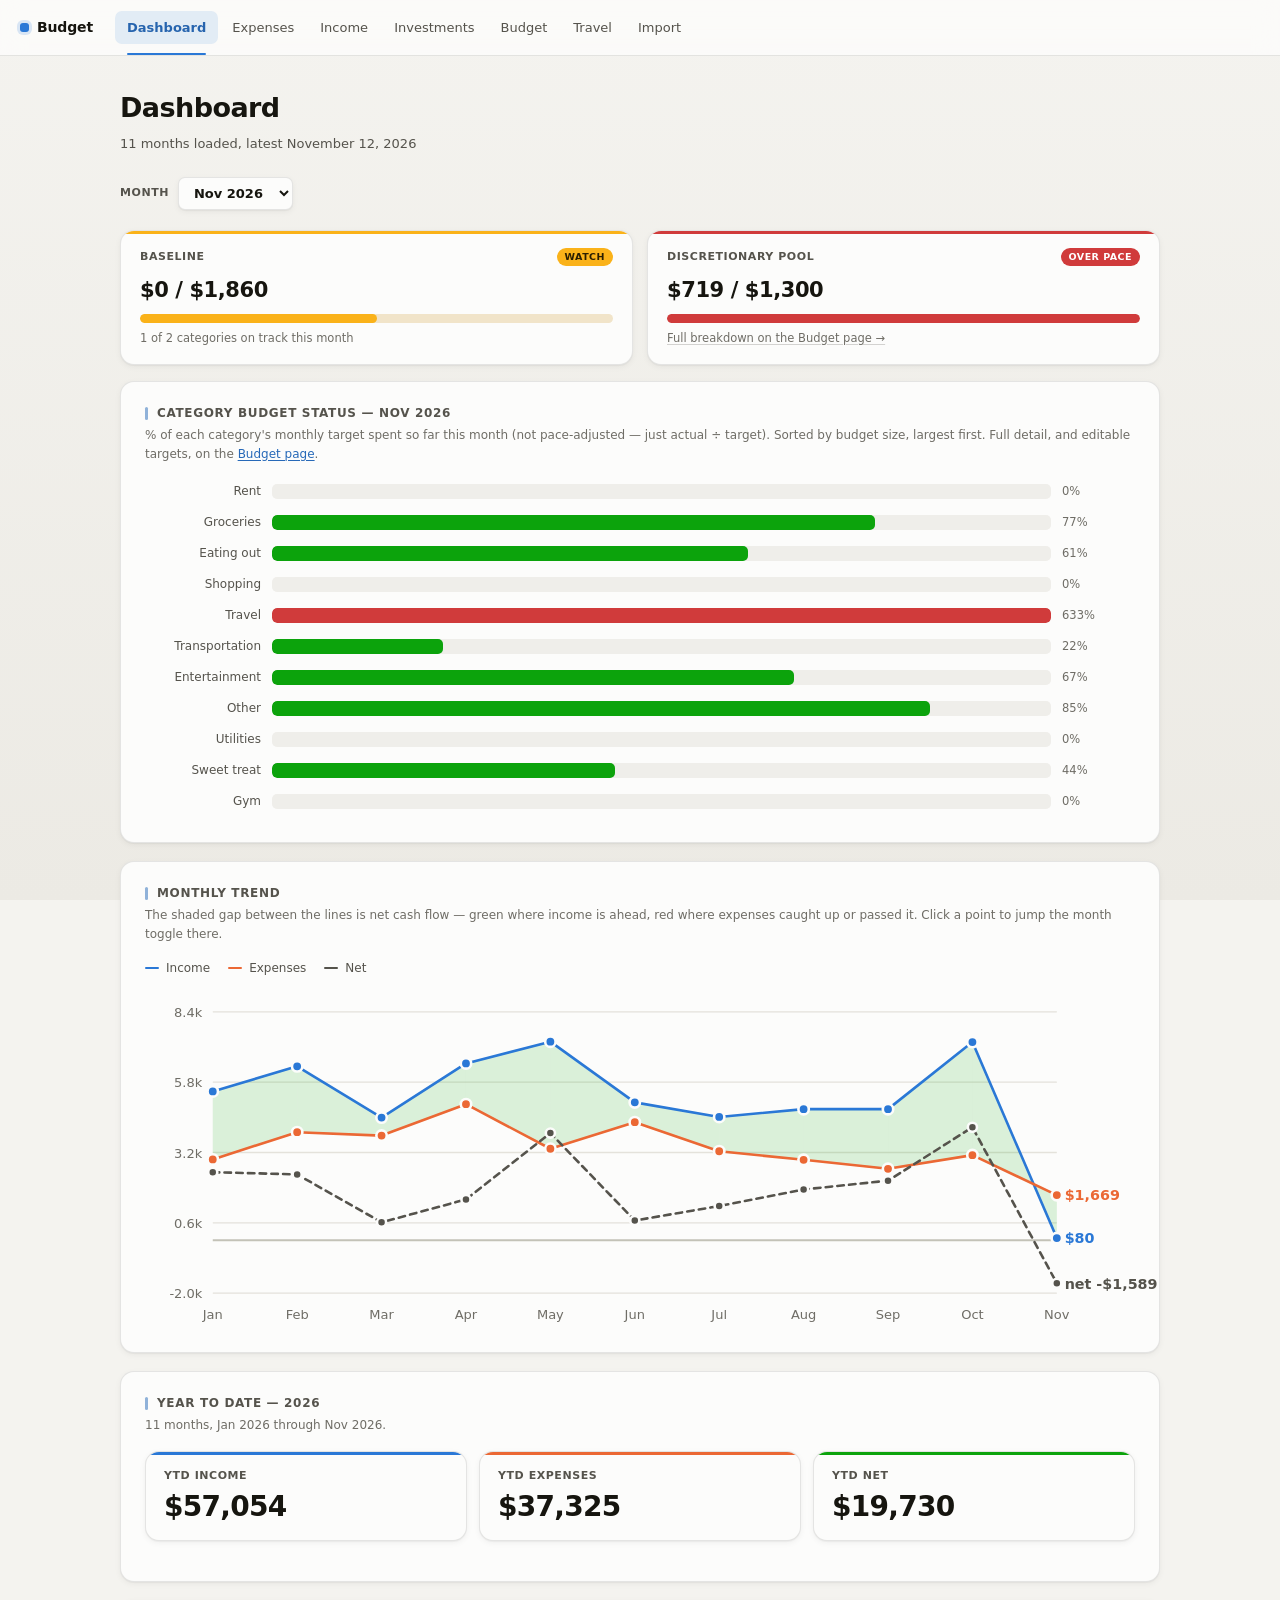
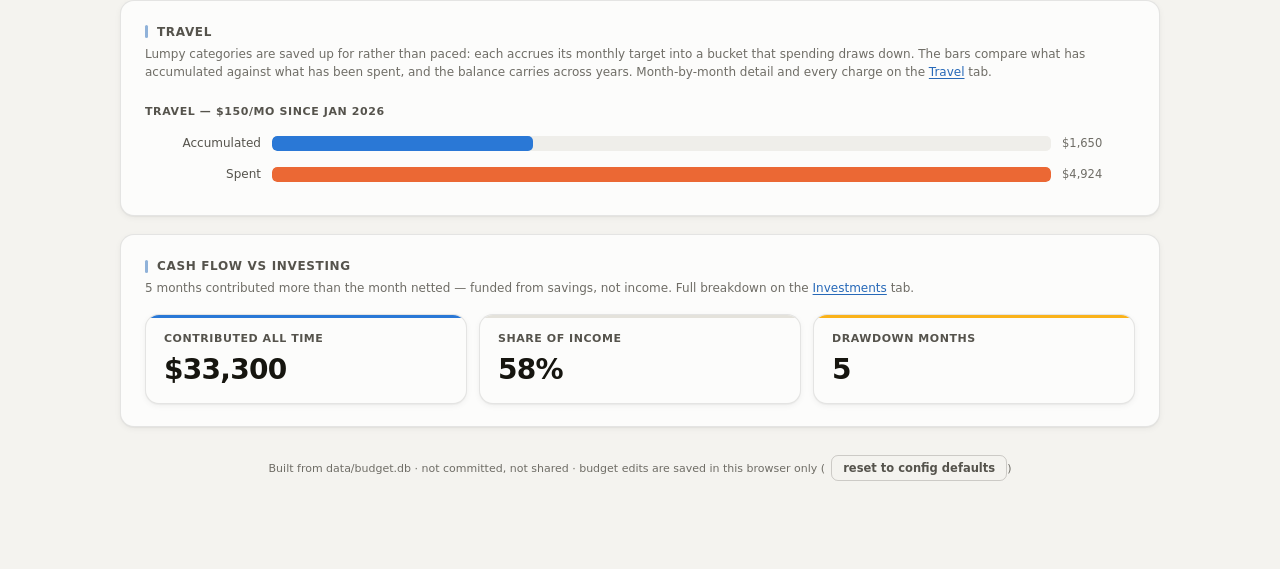
==== commit 42f7d7cd: "Regenerate the dashboard Picks up four rows entered through the import queue: Subway $80.00 (gift ca" ====
--- a/site/index.html
+++ b/site/index.html
@@ -15,7 +15,7 @@
 
   <div class="page-header">
     <h1>Dashboard</h1>
-    <div class="subtitle">11 months loaded, latest November 10, 2026</div>
+    <div class="subtitle">11 months loaded, latest November 12, 2026</div>
   </div>
   
 
@@ -68,14 +68,14 @@
     
   <svg viewBox="0 0 760 260" class="chart-svg">
     <line x1="52" y1="232.0" x2="700" y2="232.0" stroke="var(--gridline)" stroke-width="1"/><text x="44" y="236.0" text-anchor="end" class="axis-label">-2.0k</text><line x1="52" y1="178.0" x2="700" y2="178.0" stroke="var(--gridline)" stroke-width="1"/><text x="44" y="182.0" text-anchor="end" class="axis-label">0.6k</text><line x1="52" y1="124.0" x2="700" y2="124.0" stroke="var(--gridline)" stroke-width="1"/><text x="44" y="128.0" text-anchor="end" class="axis-label">3.2k</text><line x1="52" y1="70.0" x2="700" y2="70.0" stroke="var(--gridline)" stroke-width="1"/><text x="44" y="74.0" text-anchor="end" class="axis-label">5.8k</text><line x1="52" y1="16.0" x2="700" y2="16.0" stroke="var(--gridline)" stroke-width="1"/><text x="44" y="20.0" text-anchor="end" class="axis-label">8.4k</text><line x1="52" y1="191.4" x2="700" y2="191.4" stroke="var(--baseline)" stroke-width="1.5"/>
-    <polygon points="52.0,77.1 116.8,57.8 116.8,108.4 52.0,129.3" fill="var(--good)" opacity="0.14"/><polygon points="116.8,57.8 181.6,97.2 181.6,111.0 116.8,108.4" fill="var(--good)" opacity="0.14"/><polygon points="181.6,97.2 246.4,55.6 246.4,86.9 181.6,111.0" fill="var(--good)" opacity="0.14"/><polygon points="246.4,55.6 311.2,38.9 311.2,121.1 246.4,86.9" fill="var(--good)" opacity="0.14"/><polygon points="311.2,38.9 376.0,85.5 376.0,100.7 311.2,121.1" fill="var(--good)" opacity="0.14"/><polygon points="376.0,85.5 440.8,96.7 440.8,123.0 376.0,100.7" fill="var(--good)" opacity="0.14"/><polygon points="440.8,96.7 505.6,90.7 505.6,129.6 440.8,123.0" fill="var(--good)" opacity="0.14"/><polygon points="505.6,90.7 570.4,90.7 570.4,136.5 505.6,129.6" fill="var(--good)" opacity="0.14"/><polygon points="570.4,90.7 635.2,40.3 635.2,126.0 570.4,136.5" fill="var(--good)" opacity="0.14"/><polygon points="635.2,40.3 700.0,191.4 700.0,158.3 635.2,126.0" fill="var(--good)" opacity="0.14"/>
-    <path d="M 52.0 77.1 L 116.8 57.8 L 181.6 97.2 L 246.4 55.6 L 311.2 38.9 L 376.0 85.5 L 440.8 96.7 L 505.6 90.7 L 570.4 90.7 L 635.2 40.3 L 700.0 191.4" fill="none" stroke="var(--series-1)" stroke-width="2" stroke-linejoin="round" stroke-linecap="round"/><path d="M 52.0 129.3 L 116.8 108.4 L 181.6 111.0 L 246.4 86.9 L 311.2 121.1 L 376.0 100.7 L 440.8 123.0 L 505.6 129.6 L 570.4 136.5 L 635.2 126.0 L 700.0 158.3" fill="none" stroke="var(--series-2)" stroke-width="2" stroke-linejoin="round" stroke-linecap="round"/><path d="M 52.0 139.1 L 116.8 140.8 L 181.6 177.6 L 246.4 160.0 L 311.2 109.1 L 376.0 176.2 L 440.8 165.1 L 505.6 152.4 L 570.4 145.6 L 635.2 105.6 L 700.0 224.4" fill="none" stroke="var(--text-secondary)" stroke-width="2" stroke-dasharray="5 4" stroke-linejoin="round" stroke-linecap="round"/>
-    <circle cx="52.0" cy="77.1" r="4" fill="var(--series-1)" stroke="var(--surface-1)" stroke-width="2"/><circle cx="116.8" cy="57.8" r="4" fill="var(--series-1)" stroke="var(--surface-1)" stroke-width="2"/><circle cx="181.6" cy="97.2" r="4" fill="var(--series-1)" stroke="var(--surface-1)" stroke-width="2"/><circle cx="246.4" cy="55.6" r="4" fill="var(--series-1)" stroke="var(--surface-1)" stroke-width="2"/><circle cx="311.2" cy="38.9" r="4" fill="var(--series-1)" stroke="var(--surface-1)" stroke-width="2"/><circle cx="376.0" cy="85.5" r="4" fill="var(--series-1)" stroke="var(--surface-1)" stroke-width="2"/><circle cx="440.8" cy="96.7" r="4" fill="var(--series-1)" stroke="var(--surface-1)" stroke-width="2"/><circle cx="505.6" cy="90.7" r="4" fill="var(--series-1)" stroke="var(--surface-1)" stroke-width="2"/><circle cx="570.4" cy="90.7" r="4" fill="var(--series-1)" stroke="var(--surface-1)" stroke-width="2"/><circle cx="635.2" cy="40.3" r="4" fill="var(--series-1)" stroke="var(--surface-1)" stroke-width="2"/><circle cx="700.0" cy="191.4" r="4" fill="var(--series-1)" stroke="var(--surface-1)" stroke-width="2"/><circle cx="52.0" cy="129.3" r="4" fill="var(--series-2)" stroke="var(--surface-1)" stroke-width="2"/><circle cx="116.8" cy="108.4" r="4" fill="var(--series-2)" stroke="var(--surface-1)" stroke-width="2"/><circle cx="181.6" cy="111.0" r="4" fill="var(--series-2)" stroke="var(--surface-1)" stroke-width="2"/><circle cx="246.4" cy="86.9" r="4" fill="var(--series-2)" stroke="var(--surface-1)" stroke-width="2"/><circle cx="311.2" cy="121.1" r="4" fill="var(--series-2)" stroke="var(--surface-1)" stroke-width="2"/><circle cx="376.0" cy="100.7" r="4" fill="var(--series-2)" stroke="var(--surface-1)" stroke-width="2"/><circle cx="440.8" cy="123.0" r="4" fill="var(--series-2)" stroke="var(--surface-1)" stroke-width="2"/><circle cx="505.6" cy="129.6" r="4" fill="var(--series-2)" stroke="var(--surface-1)" stroke-width="2"/><circle cx="570.4" cy="136.5" r="4" fill="var(--series-2)" stroke="var(--surface-1)" stroke-width="2"/><circle cx="635.2" cy="126.0" r="4" fill="var(--series-2)" stroke="var(--surface-1)" stroke-width="2"/><circle cx="700.0" cy="158.3" r="4" fill="var(--series-2)" stroke="var(--surface-1)" stroke-width="2"/><circle cx="52.0" cy="139.1" r="3.5" fill="var(--text-secondary)" stroke="var(--surface-1)" stroke-width="2"/><circle cx="116.8" cy="140.8" r="3.5" fill="var(--text-secondary)" stroke="var(--surface-1)" stroke-width="2"/><circle cx="181.6" cy="177.6" r="3.5" fill="var(--text-secondary)" stroke="var(--surface-1)" stroke-width="2"/><circle cx="246.4" cy="160.0" r="3.5" fill="var(--text-secondary)" stroke="var(--surface-1)" stroke-width="2"/><circle cx="311.2" cy="109.1" r="3.5" fill="var(--text-secondary)" stroke="var(--surface-1)" stroke-width="2"/><circle cx="376.0" cy="176.2" r="3.5" fill="var(--text-secondary)" stroke="var(--surface-1)" stroke-width="2"/><circle cx="440.8" cy="165.1" r="3.5" fill="var(--text-secondary)" stroke="var(--surface-1)" stroke-width="2"/><circle cx="505.6" cy="152.4" r="3.5" fill="var(--text-secondary)" stroke="var(--surface-1)" stroke-width="2"/><circle cx="570.4" cy="145.6" r="3.5" fill="var(--text-secondary)" stroke="var(--surface-1)" stroke-width="2"/><circle cx="635.2" cy="105.6" r="3.5" fill="var(--text-secondary)" stroke="var(--surface-1)" stroke-width="2"/><circle cx="700.0" cy="224.4" r="3.5" fill="var(--text-secondary)" stroke="var(--surface-1)" stroke-width="2"/>
+    <polygon points="52.0,77.1 116.8,57.8 116.8,108.4 52.0,129.3" fill="var(--good)" opacity="0.14"/><polygon points="116.8,57.8 181.6,97.2 181.6,111.0 116.8,108.4" fill="var(--good)" opacity="0.14"/><polygon points="181.6,97.2 246.4,55.6 246.4,86.9 181.6,111.0" fill="var(--good)" opacity="0.14"/><polygon points="246.4,55.6 311.2,38.9 311.2,121.1 246.4,86.9" fill="var(--good)" opacity="0.14"/><polygon points="311.2,38.9 376.0,85.5 376.0,100.7 311.2,121.1" fill="var(--good)" opacity="0.14"/><polygon points="376.0,85.5 440.8,96.7 440.8,123.0 376.0,100.7" fill="var(--good)" opacity="0.14"/><polygon points="440.8,96.7 505.6,90.7 505.6,129.6 440.8,123.0" fill="var(--good)" opacity="0.14"/><polygon points="505.6,90.7 570.4,90.7 570.4,136.5 505.6,129.6" fill="var(--good)" opacity="0.14"/><polygon points="570.4,90.7 635.2,39.2 635.2,126.0 570.4,136.5" fill="var(--good)" opacity="0.14"/><polygon points="635.2,39.2 700.0,189.7 700.0,156.7 635.2,126.0" fill="var(--good)" opacity="0.14"/>
+    <path d="M 52.0 77.1 L 116.8 57.8 L 181.6 97.2 L 246.4 55.6 L 311.2 38.9 L 376.0 85.5 L 440.8 96.7 L 505.6 90.7 L 570.4 90.7 L 635.2 39.2 L 700.0 189.7" fill="none" stroke="var(--series-1)" stroke-width="2" stroke-linejoin="round" stroke-linecap="round"/><path d="M 52.0 129.3 L 116.8 108.4 L 181.6 111.0 L 246.4 86.9 L 311.2 121.1 L 376.0 100.7 L 440.8 123.0 L 505.6 129.6 L 570.4 136.5 L 635.2 126.0 L 700.0 156.7" fill="none" stroke="var(--series-2)" stroke-width="2" stroke-linejoin="round" stroke-linecap="round"/><path d="M 52.0 139.1 L 116.8 140.8 L 181.6 177.6 L 246.4 160.0 L 311.2 109.1 L 376.0 176.2 L 440.8 165.1 L 505.6 152.4 L 570.4 145.6 L 635.2 104.6 L 700.0 224.4" fill="none" stroke="var(--text-secondary)" stroke-width="2" stroke-dasharray="5 4" stroke-linejoin="round" stroke-linecap="round"/>
+    <circle cx="52.0" cy="77.1" r="4" fill="var(--series-1)" stroke="var(--surface-1)" stroke-width="2"/><circle cx="116.8" cy="57.8" r="4" fill="var(--series-1)" stroke="var(--surface-1)" stroke-width="2"/><circle cx="181.6" cy="97.2" r="4" fill="var(--series-1)" stroke="var(--surface-1)" stroke-width="2"/><circle cx="246.4" cy="55.6" r="4" fill="var(--series-1)" stroke="var(--surface-1)" stroke-width="2"/><circle cx="311.2" cy="38.9" r="4" fill="var(--series-1)" stroke="var(--surface-1)" stroke-width="2"/><circle cx="376.0" cy="85.5" r="4" fill="var(--series-1)" stroke="var(--surface-1)" stroke-width="2"/><circle cx="440.8" cy="96.7" r="4" fill="var(--series-1)" stroke="var(--surface-1)" stroke-width="2"/><circle cx="505.6" cy="90.7" r="4" fill="var(--series-1)" stroke="var(--surface-1)" stroke-width="2"/><circle cx="570.4" cy="90.7" r="4" fill="var(--series-1)" stroke="var(--surface-1)" stroke-width="2"/><circle cx="635.2" cy="39.2" r="4" fill="var(--series-1)" stroke="var(--surface-1)" stroke-width="2"/><circle cx="700.0" cy="189.7" r="4" fill="var(--series-1)" stroke="var(--surface-1)" stroke-width="2"/><circle cx="52.0" cy="129.3" r="4" fill="var(--series-2)" stroke="var(--surface-1)" stroke-width="2"/><circle cx="116.8" cy="108.4" r="4" fill="var(--series-2)" stroke="var(--surface-1)" stroke-width="2"/><circle cx="181.6" cy="111.0" r="4" fill="var(--series-2)" stroke="var(--surface-1)" stroke-width="2"/><circle cx="246.4" cy="86.9" r="4" fill="var(--series-2)" stroke="var(--surface-1)" stroke-width="2"/><circle cx="311.2" cy="121.1" r="4" fill="var(--series-2)" stroke="var(--surface-1)" stroke-width="2"/><circle cx="376.0" cy="100.7" r="4" fill="var(--series-2)" stroke="var(--surface-1)" stroke-width="2"/><circle cx="440.8" cy="123.0" r="4" fill="var(--series-2)" stroke="var(--surface-1)" stroke-width="2"/><circle cx="505.6" cy="129.6" r="4" fill="var(--series-2)" stroke="var(--surface-1)" stroke-width="2"/><circle cx="570.4" cy="136.5" r="4" fill="var(--series-2)" stroke="var(--surface-1)" stroke-width="2"/><circle cx="635.2" cy="126.0" r="4" fill="var(--series-2)" stroke="var(--surface-1)" stroke-width="2"/><circle cx="700.0" cy="156.7" r="4" fill="var(--series-2)" stroke="var(--surface-1)" stroke-width="2"/><circle cx="52.0" cy="139.1" r="3.5" fill="var(--text-secondary)" stroke="var(--surface-1)" stroke-width="2"/><circle cx="116.8" cy="140.8" r="3.5" fill="var(--text-secondary)" stroke="var(--surface-1)" stroke-width="2"/><circle cx="181.6" cy="177.6" r="3.5" fill="var(--text-secondary)" stroke="var(--surface-1)" stroke-width="2"/><circle cx="246.4" cy="160.0" r="3.5" fill="var(--text-secondary)" stroke="var(--surface-1)" stroke-width="2"/><circle cx="311.2" cy="109.1" r="3.5" fill="var(--text-secondary)" stroke="var(--surface-1)" stroke-width="2"/><circle cx="376.0" cy="176.2" r="3.5" fill="var(--text-secondary)" stroke="var(--surface-1)" stroke-width="2"/><circle cx="440.8" cy="165.1" r="3.5" fill="var(--text-secondary)" stroke="var(--surface-1)" stroke-width="2"/><circle cx="505.6" cy="152.4" r="3.5" fill="var(--text-secondary)" stroke="var(--surface-1)" stroke-width="2"/><circle cx="570.4" cy="145.6" r="3.5" fill="var(--text-secondary)" stroke="var(--surface-1)" stroke-width="2"/><circle cx="635.2" cy="104.6" r="3.5" fill="var(--text-secondary)" stroke="var(--surface-1)" stroke-width="2"/><circle cx="700.0" cy="224.4" r="3.5" fill="var(--text-secondary)" stroke="var(--surface-1)" stroke-width="2"/>
     <text x="52.0" y="252" text-anchor="middle" class="axis-label">Jan</text><text x="116.8" y="252" text-anchor="middle" class="axis-label">Feb</text><text x="181.6" y="252" text-anchor="middle" class="axis-label">Mar</text><text x="246.4" y="252" text-anchor="middle" class="axis-label">Apr</text><text x="311.2" y="252" text-anchor="middle" class="axis-label">May</text><text x="376.0" y="252" text-anchor="middle" class="axis-label">Jun</text><text x="440.8" y="252" text-anchor="middle" class="axis-label">Jul</text><text x="505.6" y="252" text-anchor="middle" class="axis-label">Aug</text><text x="570.4" y="252" text-anchor="middle" class="axis-label">Sep</text><text x="635.2" y="252" text-anchor="middle" class="axis-label">Oct</text><text x="700.0" y="252" text-anchor="middle" class="axis-label">Nov</text>
-    <text x="706.0" y="162.3" class="end-label" fill="var(--series-2)">$1,589</text><text x="706.0" y="195.4" class="end-label" fill="var(--series-1)">$0</text><text x="706.0" y="228.4" class="end-label" fill="var(--text-secondary)">net -$1,589</text>
+    <text x="706.0" y="160.7" class="end-label" fill="var(--series-2)">$1,669</text><text x="706.0" y="193.7" class="end-label" fill="var(--series-1)">$80</text><text x="706.0" y="228.4" class="end-label" fill="var(--text-secondary)">net -$1,589</text>
     <line id="crosshair-trend" x1="0" y1="16" x2="0" y2="232"
           stroke="var(--baseline)" stroke-width="1" style="display:none"/>
-    <rect class="hit-target" data-crosshair="crosshair-trend" data-cx="52.0" data-tooltip-title="Jan 2026" data-tooltip-rows="[[&quot;Income&quot;, &quot;$5,498&quot;, &quot;var(--series-1)&quot;], [&quot;Expenses&quot;, &quot;$2,985&quot;, &quot;var(--series-2)&quot;], [&quot;Net&quot;, &quot;$2,513&quot;, &quot;var(--good)&quot;]]" data-month-idx="0" x="22.5" y="16" width="58.9" height="216" fill="transparent"/><rect class="hit-target" data-crosshair="crosshair-trend" data-cx="116.8" data-tooltip-title="Feb 2026" data-tooltip-rows="[[&quot;Income&quot;, &quot;$6,424&quot;, &quot;var(--series-1)&quot;], [&quot;Expenses&quot;, &quot;$3,992&quot;, &quot;var(--series-2)&quot;], [&quot;Net&quot;, &quot;$2,432&quot;, &quot;var(--good)&quot;]]" data-month-idx="1" x="87.3" y="16" width="58.9" height="216" fill="transparent"/><rect class="hit-target" data-crosshair="crosshair-trend" data-cx="181.6" data-tooltip-title="Mar 2026" data-tooltip-rows="[[&quot;Income&quot;, &quot;$4,529&quot;, &quot;var(--series-1)&quot;], [&quot;Expenses&quot;, &quot;$3,866&quot;, &quot;var(--series-2)&quot;], [&quot;Net&quot;, &quot;$664&quot;, &quot;var(--good)&quot;]]" data-month-idx="2" x="152.1" y="16" width="58.9" height="216" fill="transparent"/><rect class="hit-target" data-crosshair="crosshair-trend" data-cx="246.4" data-tooltip-title="Apr 2026" data-tooltip-rows="[[&quot;Income&quot;, &quot;$6,534&quot;, &quot;var(--series-1)&quot;], [&quot;Expenses&quot;, &quot;$5,027&quot;, &quot;var(--series-2)&quot;], [&quot;Net&quot;, &quot;$1,507&quot;, &quot;var(--good)&quot;]]" data-month-idx="3" x="216.9" y="16" width="58.9" height="216" fill="transparent"/><rect class="hit-target" data-crosshair="crosshair-trend" data-cx="311.2" data-tooltip-title="May 2026" data-tooltip-rows="[[&quot;Income&quot;, &quot;$7,337&quot;, &quot;var(--series-1)&quot;], [&quot;Expenses&quot;, &quot;$3,380&quot;, &quot;var(--series-2)&quot;], [&quot;Net&quot;, &quot;$3,957&quot;, &quot;var(--good)&quot;]]" data-month-idx="4" x="281.7" y="16" width="58.9" height="216" fill="transparent"/><rect class="hit-target" data-crosshair="crosshair-trend" data-cx="376.0" data-tooltip-title="Jun 2026" data-tooltip-rows="[[&quot;Income&quot;, &quot;$5,093&quot;, &quot;var(--series-1)&quot;], [&quot;Expenses&quot;, &quot;$4,363&quot;, &quot;var(--series-2)&quot;], [&quot;Net&quot;, &quot;$730&quot;, &quot;var(--good)&quot;]]" data-month-idx="5" x="346.5" y="16" width="58.9" height="216" fill="transparent"/><rect class="hit-target" data-crosshair="crosshair-trend" data-cx="440.8" data-tooltip-title="Jul 2026" data-tooltip-rows="[[&quot;Income&quot;, &quot;$4,554&quot;, &quot;var(--series-1)&quot;], [&quot;Expenses&quot;, &quot;$3,290&quot;, &quot;var(--series-2)&quot;], [&quot;Net&quot;, &quot;$1,264&quot;, &quot;var(--good)&quot;]]" data-month-idx="6" x="411.3" y="16" width="58.9" height="216" fill="transparent"/><rect class="hit-target" data-crosshair="crosshair-trend" data-cx="505.6" data-tooltip-title="Aug 2026" data-tooltip-rows="[[&quot;Income&quot;, &quot;$4,842&quot;, &quot;var(--series-1)&quot;], [&quot;Expenses&quot;, &quot;$2,969&quot;, &quot;var(--series-2)&quot;], [&quot;Net&quot;, &quot;$1,873&quot;, &quot;var(--good)&quot;]]" data-month-idx="7" x="476.1" y="16" width="58.9" height="216" fill="transparent"/><rect class="hit-target" data-crosshair="crosshair-trend" data-cx="570.4" data-tooltip-title="Sep 2026" data-tooltip-rows="[[&quot;Income&quot;, &quot;$4,842&quot;, &quot;var(--series-1)&quot;], [&quot;Expenses&quot;, &quot;$2,639&quot;, &quot;var(--series-2)&quot;], [&quot;Net&quot;, &quot;$2,203&quot;, &quot;var(--good)&quot;]]" data-month-idx="8" x="540.9" y="16" width="58.9" height="216" fill="transparent"/><rect class="hit-target" data-crosshair="crosshair-trend" data-cx="635.2" data-tooltip-title="Oct 2026" data-tooltip-rows="[[&quot;Income&quot;, &quot;$7,270&quot;, &quot;var(--series-1)&quot;], [&quot;Expenses&quot;, &quot;$3,145&quot;, &quot;var(--series-2)&quot;], [&quot;Net&quot;, &quot;$4,126&quot;, &quot;var(--good)&quot;]]" data-month-idx="9" x="605.7" y="16" width="58.9" height="216" fill="transparent"/><rect class="hit-target" data-crosshair="crosshair-trend" data-cx="700.0" data-tooltip-title="Nov 2026" data-tooltip-rows="[[&quot;Income&quot;, &quot;$0&quot;, &quot;var(--series-1)&quot;], [&quot;Expenses&quot;, &quot;$1,589&quot;, &quot;var(--series-2)&quot;], [&quot;Net&quot;, &quot;-$1,589&quot;, &quot;var(--critical)&quot;]]" data-month-idx="10" x="670.5" y="16" width="58.9" height="216" fill="transparent"/>
+    <rect class="hit-target" data-crosshair="crosshair-trend" data-cx="52.0" data-tooltip-title="Jan 2026" data-tooltip-rows="[[&quot;Income&quot;, &quot;$5,498&quot;, &quot;var(--series-1)&quot;], [&quot;Expenses&quot;, &quot;$2,985&quot;, &quot;var(--series-2)&quot;], [&quot;Net&quot;, &quot;$2,513&quot;, &quot;var(--good)&quot;]]" data-month-idx="0" x="22.5" y="16" width="58.9" height="216" fill="transparent"/><rect class="hit-target" data-crosshair="crosshair-trend" data-cx="116.8" data-tooltip-title="Feb 2026" data-tooltip-rows="[[&quot;Income&quot;, &quot;$6,424&quot;, &quot;var(--series-1)&quot;], [&quot;Expenses&quot;, &quot;$3,992&quot;, &quot;var(--series-2)&quot;], [&quot;Net&quot;, &quot;$2,432&quot;, &quot;var(--good)&quot;]]" data-month-idx="1" x="87.3" y="16" width="58.9" height="216" fill="transparent"/><rect class="hit-target" data-crosshair="crosshair-trend" data-cx="181.6" data-tooltip-title="Mar 2026" data-tooltip-rows="[[&quot;Income&quot;, &quot;$4,529&quot;, &quot;var(--series-1)&quot;], [&quot;Expenses&quot;, &quot;$3,866&quot;, &quot;var(--series-2)&quot;], [&quot;Net&quot;, &quot;$664&quot;, &quot;var(--good)&quot;]]" data-month-idx="2" x="152.1" y="16" width="58.9" height="216" fill="transparent"/><rect class="hit-target" data-crosshair="crosshair-trend" data-cx="246.4" data-tooltip-title="Apr 2026" data-tooltip-rows="[[&quot;Income&quot;, &quot;$6,534&quot;, &quot;var(--series-1)&quot;], [&quot;Expenses&quot;, &quot;$5,027&quot;, &quot;var(--series-2)&quot;], [&quot;Net&quot;, &quot;$1,507&quot;, &quot;var(--good)&quot;]]" data-month-idx="3" x="216.9" y="16" width="58.9" height="216" fill="transparent"/><rect class="hit-target" data-crosshair="crosshair-trend" data-cx="311.2" data-tooltip-title="May 2026" data-tooltip-rows="[[&quot;Income&quot;, &quot;$7,337&quot;, &quot;var(--series-1)&quot;], [&quot;Expenses&quot;, &quot;$3,380&quot;, &quot;var(--series-2)&quot;], [&quot;Net&quot;, &quot;$3,957&quot;, &quot;var(--good)&quot;]]" data-month-idx="4" x="281.7" y="16" width="58.9" height="216" fill="transparent"/><rect class="hit-target" data-crosshair="crosshair-trend" data-cx="376.0" data-tooltip-title="Jun 2026" data-tooltip-rows="[[&quot;Income&quot;, &quot;$5,093&quot;, &quot;var(--series-1)&quot;], [&quot;Expenses&quot;, &quot;$4,363&quot;, &quot;var(--series-2)&quot;], [&quot;Net&quot;, &quot;$730&quot;, &quot;var(--good)&quot;]]" data-month-idx="5" x="346.5" y="16" width="58.9" height="216" fill="transparent"/><rect class="hit-target" data-crosshair="crosshair-trend" data-cx="440.8" data-tooltip-title="Jul 2026" data-tooltip-rows="[[&quot;Income&quot;, &quot;$4,554&quot;, &quot;var(--series-1)&quot;], [&quot;Expenses&quot;, &quot;$3,290&quot;, &quot;var(--series-2)&quot;], [&quot;Net&quot;, &quot;$1,264&quot;, &quot;var(--good)&quot;]]" data-month-idx="6" x="411.3" y="16" width="58.9" height="216" fill="transparent"/><rect class="hit-target" data-crosshair="crosshair-trend" data-cx="505.6" data-tooltip-title="Aug 2026" data-tooltip-rows="[[&quot;Income&quot;, &quot;$4,842&quot;, &quot;var(--series-1)&quot;], [&quot;Expenses&quot;, &quot;$2,969&quot;, &quot;var(--series-2)&quot;], [&quot;Net&quot;, &quot;$1,873&quot;, &quot;var(--good)&quot;]]" data-month-idx="7" x="476.1" y="16" width="58.9" height="216" fill="transparent"/><rect class="hit-target" data-crosshair="crosshair-trend" data-cx="570.4" data-tooltip-title="Sep 2026" data-tooltip-rows="[[&quot;Income&quot;, &quot;$4,842&quot;, &quot;var(--series-1)&quot;], [&quot;Expenses&quot;, &quot;$2,639&quot;, &quot;var(--series-2)&quot;], [&quot;Net&quot;, &quot;$2,203&quot;, &quot;var(--good)&quot;]]" data-month-idx="8" x="540.9" y="16" width="58.9" height="216" fill="transparent"/><rect class="hit-target" data-crosshair="crosshair-trend" data-cx="635.2" data-tooltip-title="Oct 2026" data-tooltip-rows="[[&quot;Income&quot;, &quot;$7,320&quot;, &quot;var(--series-1)&quot;], [&quot;Expenses&quot;, &quot;$3,145&quot;, &quot;var(--series-2)&quot;], [&quot;Net&quot;, &quot;$4,176&quot;, &quot;var(--good)&quot;]]" data-month-idx="9" x="605.7" y="16" width="58.9" height="216" fill="transparent"/><rect class="hit-target" data-crosshair="crosshair-trend" data-cx="700.0" data-tooltip-title="Nov 2026" data-tooltip-rows="[[&quot;Income&quot;, &quot;$80&quot;, &quot;var(--series-1)&quot;], [&quot;Expenses&quot;, &quot;$1,669&quot;, &quot;var(--series-2)&quot;], [&quot;Net&quot;, &quot;-$1,589&quot;, &quot;var(--critical)&quot;]]" data-month-idx="10" x="670.5" y="16" width="58.9" height="216" fill="transparent"/>
   </svg>
   </div>
 
@@ -83,9 +83,9 @@
     <h2>Year to date — 2026</h2>
     <div class="card-sub">11 months, Jan 2026 through Nov 2026.</div>
     <div class="tiles">
-      <div class="tile" style="--tile-accent:var(--series-1)"><div class="tile-label">YTD income</div><div class="tile-value">$56,924</div></div>
-      <div class="tile" style="--tile-accent:var(--series-2)"><div class="tile-label">YTD expenses</div><div class="tile-value">$37,245</div></div>
-      <div class="tile" style="--tile-accent:var(--good)"><div class="tile-label">YTD net</div><div class="tile-value">$19,680</div></div>
+      <div class="tile" style="--tile-accent:var(--series-1)"><div class="tile-label">YTD income</div><div class="tile-value">$57,054</div></div>
+      <div class="tile" style="--tile-accent:var(--series-2)"><div class="tile-label">YTD expenses</div><div class="tile-value">$37,325</div></div>
+      <div class="tile" style="--tile-accent:var(--good)"><div class="tile-label">YTD net</div><div class="tile-value">$19,730</div></div>
     </div>
   </div>
 
@@ -108,8 +108,8 @@
     <div class="card-sub">5 months contributed more than the month netted — funded from savings, not income. Full breakdown on the
       <a href="investments.html">Investments</a> tab.</div>
     <div class="tiles" style="margin-bottom:0;">
-      <div class="tile" style="--tile-accent:var(--series-1)"><div class="tile-label">Contributed all time</div><div class="tile-value">$32,300</div></div>
-      <div class="tile"><div class="tile-label">Share of income</div><div class="tile-value">57%</div></div>
+      <div class="tile" style="--tile-accent:var(--series-1)"><div class="tile-label">Contributed all time</div><div class="tile-value">$33,300</div></div>
+      <div class="tile"><div class="tile-label">Share of income</div><div class="tile-value">58%</div></div>
       <div class="tile" style="--tile-accent:var(--warning)"><div class="tile-label">Drawdown months</div><div class="tile-value">5</div></div>
     </div>
   </div>
@@ -120,7 +120,7 @@
 <div id="tooltip"></div>
 <script src="app.js"></script>
 <script>
-window.DATA = {"months": ["2026-01", "2026-02", "2026-03", "2026-04", "2026-05", "2026-06", "2026-07", "2026-08", "2026-09", "2026-10", "2026-11"], "monthLabels": {"2026-01": "Jan 2026", "2026-02": "Feb 2026", "2026-03": "Mar 2026", "2026-04": "Apr 2026", "2026-05": "May 2026", "2026-06": "Jun 2026", "2026-07": "Jul 2026", "2026-08": "Aug 2026", "2026-09": "Sep 2026", "2026-10": "Oct 2026", "2026-11": "Nov 2026"}, "livePace": 0.36666666666666664, "dayOfMonth": 11, "categories": {"rent": {"label": "Rent", "cadence": "fixed", "group": "baseline", "baseTarget": 1800.0}, "utilities": {"label": "Utilities", "cadence": "variable", "group": "baseline", "baseTarget": 60.0}, "groceries": {"label": "Groceries", "cadence": "variable", "group": "discretionary", "baseTarget": 400.0}, "transportation": {"label": "Transportation", "cadence": "variable", "group": "discretionary", "baseTarget": 100.0}, "eating_out": {"label": "Eating out", "cadence": "variable", "group": "discretionary", "baseTarget": 350.0}, "sweet_treat": {"label": "Sweet treat", "cadence": "variable", "group": "discretionary", "baseTarget": 50.0}, "entertainment": {"label": "Entertainment", "cadence": "variable", "group": "discretionary", "baseTarget": 100.0}, "gym": {"label": "Gym", "cadence": "variable", "group": "discretionary", "baseTarget": 50.0}, "shopping": {"label": "Shopping", "cadence": "variable", "group": "discretionary", "baseTarget": 150.0}, "other": {"label": "Other", "cadence": "variable", "group": "discretionary", "baseTarget": 100.0}, "travel": {"label": "Travel", "cadence": "lumpy", "group": "discretionary", "baseTarget": 150.0}}, "incomeCategories": {"salary": {"label": "Salary", "isTransfer": false}, "gift": {"label": "Gift", "isTransfer": false}, "side_hustle": {"label": "Side hustle", "isTransfer": false}, "tax_refund": {"label": "Tax refund", "isTransfer": false}, "reimbursement": {"label": "Reimbursement", "isTransfer": false}, "resale": {"label": "Resale", "isTransfer": false}, "stock_sale": {"label": "Stock sale", "isTransfer": true}, "deposit_return": {"label": "Deposit return", "isTransfer": true}}, "investmentCategories": {"brokerage": {"label": "Brokerage", "color": "var(--series-1)"}, "roth_ira": {"label": "Roth IRA", "color": "var(--series-4)"}, "emergency_fund": {"label": "Emergency fund", "color": "var(--series-3)"}, "crypto": {"label": "Crypto", "color": "var(--series-2)"}}, "byMonth": {"2026-01": {"income": 5497.73, "expense": 2984.97, "investment": 5000.0, "expenseByCat": {"eating_out": 203.14, "sweet_treat": 7.63, "transportation": 49.5, "travel": 562.42, "groceries": 211.14999999999998, "gym": 61.69, "shopping": 5.44, "rent": 1844.0, "utilities": 40.0}, "incomeByCat": {"salary": 4424.27, "gift": 1000.0, "resale": 73.46}, "transferByCat": {}, "investmentByCat": {"brokerage": 1000.0, "roth_ira": 4000.0}, "expenseTxns": [{"date": "2026-01-31", "description": "Subway", "category": "transportation", "amount": 18}, {"date": "2026-01-30", "description": "TJs + Big Apple Meat Market + Target", "category": "eating_out", "amount": 88.1}, {"date": "2026-01-28", "description": "Rent", "category": "rent", "amount": 1844}, {"date": "2026-01-28", "description": "Utilities", "category": "utilities", "amount": 40}, {"date": "2026-01-26", "description": "Costco Groceries", "category": "groceries", "amount": 111.78999999999999}, {"date": "2026-01-26", "description": "Chipotle", "category": "eating_out", "amount": 17.53}, {"date": "2026-01-25", "description": "Westway Diner", "category": "eating_out", "amount": 25}, {"date": "2026-01-25", "description": "Flight to SF", "category": "travel", "amount": 108.48}, {"date": "2026-01-25", "description": "Sunglasses", "category": "shopping", "amount": 5.44}, {"date": "2026-01-22", "description": "TJs + Target + Food Emporium + Udon", "category": "groceries", "amount": 99.36}, {"date": "2026-01-22", "description": "Naya", "category": "eating_out", "amount": 14.43}, {"date": "2026-01-22", "description": "Lifetime", "category": "gym", "amount": 61.69}, {"date": "2026-01-21", "description": "Uber+Lyft for SF", "category": "travel", "amount": 103.01}, {"date": "2026-01-21", "description": "Subway", "category": "transportation", "amount": 11.5}, {"date": "2026-01-21", "description": "Subway", "category": "transportation", "amount": 18}, {"date": "2026-01-21", "description": "Flights to SF", "category": "travel", "amount": 216.8}, {"date": "2026-01-20", "description": "DragonEats (Banh Mi)", "category": "travel", "amount": 32.86}, {"date": "2026-01-19", "description": "CVS (..)", "category": "travel", "amount": 17.29}, {"date": "2026-01-19", "description": "Ben Thai", "category": "travel", "amount": 54.96}, {"date": "2026-01-18", "description": "Sausalito Ferry + Pizza", "category": "travel", "amount": 15.35}, {"date": "2026-01-17", "description": "Tadaima", "category": "travel", "amount": 7.33}, {"date": "2026-01-17", "description": "Bi-Rite Market", "category": "travel", "amount": 6.34}, {"date": "2026-01-15", "description": "Marie's Deli (Banh Mi)", "category": "eating_out", "amount": 16.13}, {"date": "2026-01-13", "description": "Metro", "category": "transportation", "amount": 2}, {"date": "2026-01-13", "description": "Pressed Acai Bowl", "category": "eating_out", "amount": 13.95}, {"date": "2026-01-11", "description": "Omma Tofu House", "category": "eating_out", "amount": 18}, {"date": "2026-01-11", "description": "One Tea Boba", "category": "sweet_treat", "amount": 7.63}, {"date": "2026-01-10", "description": "YinTang Hotpot", "category": "eating_out", "amount": 10}], "incomeTxns": [{"date": "2026-01-23", "description": "Underdog", "category": "resale", "amount": 73.46, "kind": "income"}, {"date": "2026-01-23", "description": "Deloitte", "category": "salary", "amount": 2212.13, "kind": "income"}, {"date": "2026-01-14", "description": "Happy New Year", "category": "gift", "amount": 1000, "kind": "income"}, {"date": "2026-01-09", "description": "Deloitte", "category": "salary", "amount": 2212.14, "kind": "income"}], "investmentTxns": [{"date": "2026-01-23", "description": "MoneyLink transfer from Chase", "category": "brokerage", "amount": 1000}, {"date": "2026-01-23", "description": "MoneyLink transfer from Chase (Roth IRA)", "category": "roth_ira", "amount": 4000}]}, "2026-02": {"income": 6424.2699999999995, "expense": 3992.33, "investment": 2200.0, "expenseByCat": {"eating_out": 144.39, "gym": 298.0, "groceries": 243.45000000000002, "other": 29.92, "transportation": 68.5, "travel": 1236.8899999999999, "rent": 1844.0, "utilities": 52.0, "entertainment": 62.83, "sweet_treat": 12.35}, "incomeByCat": {"salary": 4424.27, "gift": 2000.0}, "transferByCat": {}, "investmentByCat": {"brokerage": 2200.0}, "expenseTxns": [{"date": "2026-02-28", "description": "Salt Bread + Matcha", "category": "sweet_treat", "amount": 12.35}, {"date": "2026-02-28", "description": "Amy Ruth's Soul Food", "category": "eating_out", "amount": 30}, {"date": "2026-02-28", "description": "Trader Joe's", "category": "groceries", "amount": 91.87}, {"date": "2026-02-28", "description": "Subway", "category": "transportation", "amount": 21}, {"date": "2026-02-27", "description": "Rent", "category": "rent", "amount": 1844}, {"date": "2026-02-27", "description": "Utilities", "category": "utilities", "amount": 52}, {"date": "2026-02-27", "description": "Night out (karaoke + pocha + uber + fluffies)", "category": "entertainment", "amount": 62.83}, {"date": "2026-02-26", "description": "Duke's", "category": "eating_out", "amount": 17.96}, {"date": "2026-02-22", "description": "Springbone", "category": "eating_out", "amount": 25.91}, {"date": "2026-02-21", "description": "Subway", "category": "transportation", "amount": 21}, {"date": "2026-02-20", "description": "Trader Joe's", "category": "groceries", "amount": 129.17000000000002}, {"date": "2026-02-16", "description": "PhotoBooth", "category": "travel", "amount": 15}, {"date": "2026-02-16", "description": "Lyft Ride", "category": "travel", "amount": 14.24}, {"date": "2026-02-16", "description": "Malatang", "category": "travel", "amount": 51.61}, {"date": "2026-02-15", "description": "Lunch w/ Shashank", "category": "eating_out", "amount": 40}, {"date": "2026-02-15", "description": "Paper towels + Tissues", "category": "other", "amount": 12.5}, {"date": "2026-02-14", "description": "Khao Tiew", "category": "travel", "amount": 80.75}, {"date": "2026-02-13", "description": "Clipper", "category": "travel", "amount": 21.6}, {"date": "2026-02-12", "description": "Trader Joe's (Flowers + Choclate)", "category": "travel", "amount": 27.23}, {"date": "2026-02-12", "description": "O2 Valley", "category": "travel", "amount": 18.94}, {"date": "2026-02-12", "description": "Pho Element", "category": "travel", "amount": 45.99}, {"date": "2026-02-11", "description": "Subway", "category": "transportation", "amount": 11.5}, {"date": "2026-02-09", "description": "Korea Flight", "category": "travel", "amount": 961.53}, {"date": "2026-02-08", "description": "Glossier Lip Balm", "category": "other", "amount": 17.42}, {"date": "2026-02-08", "description": "Subway", "category": "transportation", "amount": 15}, {"date": "2026-02-06", "description": "TJs Run", "category": "groceries", "amount": 22.41}, {"date": "2026-02-04", "description": "Duke's Bibimbap", "category": "eating_out", "amount": 18}, {"date": "2026-02-03", "description": "Lifetime", "category": "gym", "amount": 298}, {"date": "2026-02-01", "description": "Chipotle", "category": "eating_out", "amount": 12.52}], "incomeTxns": [{"date": "2026-02-20", "description": "Deloitte", "category": "salary", "amount": 2212.13, "kind": "income"}, {"date": "2026-02-18", "description": "Red Envelopes", "category": "gift", "amount": 2000, "kind": "income"}, {"date": "2026-02-06", "description": "Deloitte", "category": "salary", "amount": 2212.14, "kind": "income"}], "investmentTxns": [{"date": "2026-02-06", "description": "MoneyLink transfer from Chase", "category": "brokerage", "amount": 200}, {"date": "2026-02-06", "description": "MoneyLink transfer from Chase", "category": "brokerage", "amount": 2000}]}, "2026-03": {"income": 4529.28, "expense": 3865.71, "investment": 0.0, "expenseByCat": {"gym": 381.1, "groceries": 624.5100000000001, "eating_out": 183.63, "transportation": 56.0, "entertainment": 238.25, "shopping": 155.17000000000002, "other": 180.0, "sweet_treat": 13.600000000000001, "travel": 139.4, "rent": 1844.0, "utilities": 50.05}, "incomeByCat": {"reimbursement": 105.0, "salary": 4424.28}, "transferByCat": {}, "investmentByCat": {}, "expenseTxns": [{"date": "2026-03-31", "description": "Costco Groceries", "category": "groceries", "amount": 51.46}, {"date": "2026-03-31", "description": "Urgent Care + Antibiotics", "category": "other", "amount": 30}, {"date": "2026-03-31", "description": "Rent", "category": "rent", "amount": 1844}, {"date": "2026-03-31", "description": "Utilities", "category": "utilities", "amount": 50.05}, {"date": "2026-03-30", "description": "Target", "category": "groceries", "amount": 40.709999999999994}, {"date": "2026-03-29", "description": "Lifetime - penalty", "category": "gym", "amount": 41.8}, {"date": "2026-03-29", "description": "Apollo Bagels", "category": "eating_out", "amount": 14.7}, {"date": "2026-03-29", "description": "Molly Tea", "category": "sweet_treat", "amount": 7.61}, {"date": "2026-03-28", "description": "L'industrie", "category": "eating_out", "amount": 7}, {"date": "2026-03-28", "description": "Movies", "category": "entertainment", "amount": 25}, {"date": "2026-03-28", "description": "Taxi + Uber", "category": "transportation", "amount": 8}, {"date": "2026-03-26", "description": "Mission NYC", "category": "entertainment", "amount": 30}, {"date": "2026-03-26", "description": "Naya", "category": "eating_out", "amount": 14.43}, {"date": "2026-03-25", "description": "Night-out w/ Coworkers", "category": "entertainment", "amount": 100}, {"date": "2026-03-25", "description": "Flight to NYC from SF", "category": "travel", "amount": 139.4}, {"date": "2026-03-24", "description": "Stomach Flu meds + bread", "category": "groceries", "amount": 24.76}, {"date": "2026-03-23", "description": "Costco Groceries", "category": "groceries", "amount": 69.57}, {"date": "2026-03-22", "description": "Uniqlo", "category": "shopping", "amount": 84.8}, {"date": "2026-03-22", "description": "Target", "category": "groceries", "amount": 26.06}, {"date": "2026-03-22", "description": "Subway", "category": "transportation", "amount": 9}, {"date": "2026-03-21", "description": "Hom Caf\u00e9 Matcha", "category": "sweet_treat", "amount": 5.99}, {"date": "2026-03-21", "description": "Chick Fila", "category": "eating_out", "amount": 12.74}, {"date": "2026-03-20", "description": "Trader Joe's", "category": "groceries", "amount": 76.07}, {"date": "2026-03-18", "description": "AMEX Annual Fee", "category": "other", "amount": 150}, {"date": "2026-03-15", "description": "Subway", "category": "transportation", "amount": 21}, {"date": "2026-03-15", "description": "Lifetime Smoothie", "category": "eating_out", "amount": 15.16}, {"date": "2026-03-14", "description": "Chipotle", "category": "eating_out", "amount": 17.75}, {"date": "2026-03-14", "description": "Lifetime - penalty", "category": "gym", "amount": 41.8}, {"date": "2026-03-13", "description": "Trader Joe's", "category": "groceries", "amount": 62.73}, {"date": "2026-03-13", "description": "Tofu Tofu", "category": "eating_out", "amount": 75.5}, {"date": "2026-03-12", "description": "Target", "category": "groceries", "amount": 41.02}, {"date": "2026-03-12", "description": "Amazon - Macbook case, Usb", "category": "shopping", "amount": 70.37}, {"date": "2026-03-10", "description": "Bay to Breakers", "category": "entertainment", "amount": 83.25}, {"date": "2026-03-08", "description": "Subway", "category": "transportation", "amount": 18}, {"date": "2026-03-07", "description": "Prince St. Pizza", "category": "eating_out", "amount": 8.17}, {"date": "2026-03-07", "description": "Chipotle", "category": "eating_out", "amount": 18.18}, {"date": "2026-03-07", "description": "Trader Joe's", "category": "groceries", "amount": 105.63}, {"date": "2026-03-06", "description": "Target", "category": "groceries", "amount": 34.629999999999995}, {"date": "2026-03-01", "description": "Lifetime", "category": "gym", "amount": 297.5}, {"date": "2026-03-01", "description": "Trader Joe's", "category": "groceries", "amount": 91.87}], "incomeTxns": [{"date": "2026-03-22", "description": "Deloitte", "category": "salary", "amount": 2212.14, "kind": "income"}, {"date": "2026-03-06", "description": "Deloitte", "category": "salary", "amount": 2212.14, "kind": "income"}, {"date": "2026-03-02", "description": "Eye Medical Reimbursement", "category": "reimbursement", "amount": 105, "kind": "income"}], "investmentTxns": []}, "2026-04": {"income": 6534.360000000001, "expense": 5027.04, "investment": 0.0, "expenseByCat": {"gym": 297.5, "groceries": 214.46, "other": 583.0, "sweet_treat": 59.25999999999999, "eating_out": 513.65, "entertainment": 62.84, "transportation": 78.0, "travel": 1319.33, "rent": 1844.0, "utilities": 55.0}, "incomeByCat": {"salary": 3654.36, "tax_refund": 2880.0}, "transferByCat": {}, "investmentByCat": {}, "expenseTxns": [{"date": "2026-04-30", "description": "Running Gels", "category": "entertainment", "amount": 33}, {"date": "2026-04-29", "description": "Rent", "category": "rent", "amount": 1844}, {"date": "2026-04-29", "description": "Utilities", "category": "utilities", "amount": 55}, {"date": "2026-04-28", "description": "Olive Young", "category": "travel", "amount": 52.41}, {"date": "2026-04-28", "description": "Convenience Stores", "category": "travel", "amount": 89.57}, {"date": "2026-04-28", "description": "Korea Misc.", "category": "travel", "amount": 121.13999999999999}, {"date": "2026-04-28", "description": "Trader Joe's", "category": "groceries", "amount": 62.87}, {"date": "2026-04-28", "description": "Target", "category": "groceries", "amount": 38.47}, {"date": "2026-04-27", "description": "Chain", "category": "travel", "amount": 101.69}, {"date": "2026-04-26", "description": "Musinsa", "category": "travel", "amount": 54.16}, {"date": "2026-04-25", "description": "Uniqlo Drop", "category": "travel", "amount": 179.44}, {"date": "2026-04-25", "description": "Haircut + hair cream", "category": "travel", "amount": 58.36}, {"date": "2026-04-24", "description": "Luh Calm Fit", "category": "travel", "amount": 100.91}, {"date": "2026-04-23", "description": "Gentle Monsters", "category": "travel", "amount": 218.5}, {"date": "2026-04-22", "description": "MLB-shirt", "category": "travel", "amount": 45.09}, {"date": "2026-04-21", "description": "Woodaepobeulraeg", "category": "travel", "amount": 59.13}, {"date": "2026-04-20", "description": "Uber for Korea", "category": "travel", "amount": 19.94}, {"date": "2026-04-20", "description": "Cash for Korea", "category": "travel", "amount": 200}, {"date": "2026-04-20", "description": "Capital One Annual Fee", "category": "other", "amount": 395}, {"date": "2026-04-20", "description": "Esim for Korea", "category": "travel", "amount": 18.99}, {"date": "2026-04-19", "description": "Subway", "category": "transportation", "amount": 24}, {"date": "2026-04-19", "description": "Souraji", "category": "eating_out", "amount": 130.65}, {"date": "2026-04-18", "description": "Raku + Pizza", "category": "eating_out", "amount": 42.39}, {"date": "2026-04-18", "description": "Matcha", "category": "sweet_treat", "amount": 8.44}, {"date": "2026-04-16", "description": "Los Tacos", "category": "eating_out", "amount": 12.96}, {"date": "2026-04-16", "description": "Jollibee", "category": "eating_out", "amount": 21}, {"date": "2026-04-15", "description": "Claude", "category": "other", "amount": 20}, {"date": "2026-04-14", "description": "Taxes", "category": "other", "amount": 88}, {"date": "2026-04-13", "description": "Tennis Balls", "category": "entertainment", "amount": 10}, {"date": "2026-04-12", "description": "Subway", "category": "transportation", "amount": 21}, {"date": "2026-04-11", "description": "Kettl + Kijitora Matcha", "category": "sweet_treat", "amount": 16.88}, {"date": "2026-04-11", "description": "Birds of a Feather + Radio Bakery", "category": "eating_out", "amount": 50}, {"date": "2026-04-10", "description": "Target", "category": "groceries", "amount": 25.7}, {"date": "2026-04-08", "description": "Whole Foods", "category": "groceries", "amount": 3.29}, {"date": "2026-04-07", "description": "Broad Nosh Bagels", "category": "eating_out", "amount": 19.99}, {"date": "2026-04-06", "description": "Subway", "category": "transportation", "amount": 33}, {"date": "2026-04-06", "description": "Sorate", "category": "sweet_treat", "amount": 7.84}, {"date": "2026-04-05", "description": "Fish Cheeks", "category": "eating_out", "amount": 93.66}, {"date": "2026-04-05", "description": "AunTea Jenny", "category": "sweet_treat", "amount": 7.62}, {"date": "2026-04-04", "description": "Luckin Coffee", "category": "sweet_treat", "amount": 2.17}, {"date": "2026-04-04", "description": "Nubiani", "category": "eating_out", "amount": 143}, {"date": "2026-04-04", "description": "Wine", "category": "entertainment", "amount": 19.84}, {"date": "2026-04-03", "description": "ATM Withdrawal", "category": "other", "amount": 80}, {"date": "2026-04-03", "description": "HeyTea", "category": "sweet_treat", "amount": 16.31}, {"date": "2026-04-02", "description": "Trader Joe's", "category": "groceries", "amount": 84.13}, {"date": "2026-04-01", "description": "Lifetime", "category": "gym", "amount": 297.5}], "incomeTxns": [{"date": "2026-04-21", "description": "Tax Refund - Federal", "category": "tax_refund", "amount": 2615, "kind": "income"}, {"date": "2026-04-21", "description": "Tax Refund - State", "category": "tax_refund", "amount": 265, "kind": "income"}, {"date": "2026-04-17", "description": "Deloitte", "category": "salary", "amount": 1800.2, "kind": "income"}, {"date": "2026-04-03", "description": "Deloitte", "category": "salary", "amount": 1854.16, "kind": "income"}], "investmentTxns": []}, "2026-05": {"income": 7337.33, "expense": 3380.2, "investment": 3500.0, "expenseByCat": {"gym": 269.0, "groceries": 236.70000000000002, "transportation": 100.97, "eating_out": 240.47000000000003, "shopping": 85.0, "entertainment": 226.99, "sweet_treat": 22.74, "other": 90.68, "travel": 243.71, "utilities": 63.94, "rent": 1800.0}, "incomeByCat": {"salary": 7227.33, "resale": 110.0}, "transferByCat": {"stock_sale": 2000.0}, "investmentByCat": {"roth_ira": 3500.0}, "expenseTxns": [{"date": "2026-05-30", "description": "Subway", "category": "transportation", "amount": 9.34}, {"date": "2026-05-30", "description": "Utilities", "category": "utilities", "amount": 63.94}, {"date": "2026-05-30", "description": "Rent", "category": "rent", "amount": 1800}, {"date": "2026-05-28", "description": "Drinks w Tennis Tuesday", "category": "entertainment", "amount": 36.72}, {"date": "2026-05-28", "description": "Drinking w QCS gang", "category": "entertainment", "amount": 110.35}, {"date": "2026-05-26", "description": "Hotel for Santa Rosa", "category": "travel", "amount": 243.71}, {"date": "2026-05-24", "description": "Subway", "category": "transportation", "amount": 17.75}, {"date": "2026-05-23", "description": "E-bike", "category": "transportation", "amount": 3.34}, {"date": "2026-05-22", "description": "Gum + Cane's", "category": "sweet_treat", "amount": 6.41}, {"date": "2026-05-20", "description": "Apple Storage", "category": "other", "amount": 90.68}, {"date": "2026-05-20", "description": "Groceries - Target", "category": "groceries", "amount": 90.68}, {"date": "2026-05-18", "description": "Uber - SF", "category": "transportation", "amount": 37.54}, {"date": "2026-05-17", "description": "Original Joe's + Salt Straw", "category": "eating_out", "amount": 54.05}, {"date": "2026-05-16", "description": "Perilla - Pho", "category": "eating_out", "amount": 50.77}, {"date": "2026-05-16", "description": "Night out - drinks", "category": "entertainment", "amount": 36.92}, {"date": "2026-05-15", "description": "Trader Joe's (water)", "category": "groceries", "amount": 8.02}, {"date": "2026-05-15", "description": "Gott's + Gott's Soft-serve", "category": "eating_out", "amount": 54.12}, {"date": "2026-05-11", "description": "Poke", "category": "eating_out", "amount": 17.7}, {"date": "2026-05-10", "description": "Subway", "category": "transportation", "amount": 3}, {"date": "2026-05-09", "description": "DayDrinks", "category": "sweet_treat", "amount": 16.33}, {"date": "2026-05-09", "description": "Big Apple Market", "category": "groceries", "amount": 10.31}, {"date": "2026-05-07", "description": "Shake Shack", "category": "eating_out", "amount": 11.97}, {"date": "2026-05-07", "description": "Haus Beater", "category": "shopping", "amount": 85}, {"date": "2026-05-07", "description": "Mission NYC + alc", "category": "entertainment", "amount": 43}, {"date": "2026-05-05", "description": "Taco Bell", "category": "eating_out", "amount": 11.41}, {"date": "2026-05-03", "description": "Subway", "category": "transportation", "amount": 30}, {"date": "2026-05-03", "description": "Chipotle", "category": "eating_out", "amount": 40.45}, {"date": "2026-05-02", "description": "Trader Joe's", "category": "groceries", "amount": 127.69}, {"date": "2026-05-01", "description": "Lifetime", "category": "gym", "amount": 269}], "incomeTxns": [{"date": "2026-05-29", "description": "FB Marketplace BS", "category": "resale", "amount": 110, "kind": "income"}, {"date": "2026-05-29", "description": "Deloitte", "category": "salary", "amount": 2229.22, "kind": "income"}, {"date": "2026-05-15", "description": "Deloitte", "category": "salary", "amount": 2768.89, "kind": "income"}, {"date": "2026-05-11", "description": "Stock Money", "category": "stock_sale", "amount": 2000, "kind": "transfer"}, {"date": "2026-05-01", "description": "Deloitte", "category": "salary", "amount": 2229.22, "kind": "income"}], "investmentTxns": [{"date": "2026-05-19", "description": "MoneyLink transfer from Chase (Roth IRA)", "category": "roth_ira", "amount": 1500}, {"date": "2026-05-19", "description": "MoneyLink transfer from Chase (Roth IRA)", "category": "roth_ira", "amount": 2000}]}, "2026-06": {"income": 5092.84, "expense": 4362.880000000001, "investment": 5000.0, "expenseByCat": {"other": 93.77000000000001, "shopping": 1549.0300000000002, "eating_out": 345.19000000000005, "groceries": 327.56999999999994, "sweet_treat": 35.47, "transportation": 151.39, "entertainment": 60.46, "rent": 1800.0}, "incomeByCat": {"side_hustle": 295.0, "salary": 4797.84}, "transferByCat": {"deposit_return": 1801.25, "stock_sale": 3000.0}, "investmentByCat": {"brokerage": 5000.0}, "expenseTxns": [{"date": "2026-06-30", "description": "Trader Joes'", "category": "groceries", "amount": 43.66}, {"date": "2026-06-30", "description": "Rent", "category": "rent", "amount": 1800}, {"date": "2026-06-29", "description": "Matcha w boys", "category": "sweet_treat", "amount": 8.42}, {"date": "2026-06-29", "description": "Mid ramen w boys", "category": "eating_out", "amount": 17}, {"date": "2026-06-29", "description": "Clipper Weekend", "category": "transportation", "amount": 22.1}, {"date": "2026-06-28", "description": "Urban Outfitter Jeans", "category": "other", "amount": 75.73}, {"date": "2026-06-28", "description": "Amazon misc.", "category": "shopping", "amount": 64.65}, {"date": "2026-06-27", "description": "Pho Dinner", "category": "eating_out", "amount": 51.59}, {"date": "2026-06-27", "description": "Swenson Ice Cream", "category": "sweet_treat", "amount": 10.9}, {"date": "2026-06-26", "description": "Uber", "category": "transportation", "amount": 12.65}, {"date": "2026-06-26", "description": "Biergarten", "category": "entertainment", "amount": 43.46}, {"date": "2026-06-21", "description": "Panda", "category": "eating_out", "amount": 14.98}, {"date": "2026-06-21", "description": "Jamba", "category": "sweet_treat", "amount": 1}, {"date": "2026-06-18", "description": "Costco chicken bake", "category": "eating_out", "amount": 4.38}, {"date": "2026-06-18", "description": "Amazon Misc.", "category": "shopping", "amount": 198.71000000000004}, {"date": "2026-06-17", "description": "Badminton", "category": "entertainment", "amount": 17}, {"date": "2026-06-17", "description": "Uber + Clipper + Clipper", "category": "transportation", "amount": 27.689999999999998}, {"date": "2026-06-15", "description": "UG Tea", "category": "sweet_treat", "amount": 7.4}, {"date": "2026-06-15", "description": "Marshalls", "category": "shopping", "amount": 40}, {"date": "2026-06-15", "description": "Costco", "category": "shopping", "amount": 97}, {"date": "2026-06-14", "description": "Dish Dash", "category": "eating_out", "amount": 76}, {"date": "2026-06-14", "description": "Uber", "category": "transportation", "amount": 11.15}, {"date": "2026-06-13", "description": "Car Wash", "category": "transportation", "amount": 15}, {"date": "2026-06-13", "description": "Target", "category": "other", "amount": 9.76}, {"date": "2026-06-12", "description": "Uber + Clipper", "category": "transportation", "amount": 38.92}, {"date": "2026-06-11", "description": "Bafang + Molly Tea", "category": "eating_out", "amount": 21.2}, {"date": "2026-06-11", "description": "Parking", "category": "transportation", "amount": 7.96}, {"date": "2026-06-10", "description": "Parking", "category": "transportation", "amount": 7.96}, {"date": "2026-06-09", "description": "Izumi", "category": "sweet_treat", "amount": 7.75}, {"date": "2026-06-09", "description": "Katsu", "category": "eating_out", "amount": 29}, {"date": "2026-06-09", "description": "Parking", "category": "transportation", "amount": 7.96}, {"date": "2026-06-08", "description": "Amazon orders", "category": "shopping", "amount": 246.41}, {"date": "2026-06-08", "description": "Trader Joe's", "category": "groceries", "amount": 67.92}, {"date": "2026-06-08", "description": "99 Ranch", "category": "groceries", "amount": 56.28}, {"date": "2026-06-07", "description": "Zareen's", "category": "eating_out", "amount": 63.46}, {"date": "2026-06-07", "description": "Ikea", "category": "shopping", "amount": 176.7}, {"date": "2026-06-07", "description": "Costco", "category": "shopping", "amount": 200}, {"date": "2026-06-07", "description": "Costco", "category": "groceries", "amount": 159.71}, {"date": "2026-06-06", "description": "Subway", "category": "eating_out", "amount": 17.81}, {"date": "2026-06-06", "description": "Whole Foods", "category": "eating_out", "amount": 20.68}, {"date": "2026-06-06", "description": "Target", "category": "shopping", "amount": 94.95}, {"date": "2026-06-04", "description": "In n out + Dave's w/Spencer", "category": "eating_out", "amount": 29.09}, {"date": "2026-06-03", "description": "Amazon prime", "category": "other", "amount": 8.28}, {"date": "2026-06-03", "description": "Bed + bed frame + blankets", "category": "shopping", "amount": 430.61}], "incomeTxns": [{"date": "2026-06-26", "description": "Deloitte", "category": "salary", "amount": 2450.75, "kind": "income"}, {"date": "2026-06-23", "description": "Stock Money", "category": "stock_sale", "amount": 1000, "kind": "transfer"}, {"date": "2026-06-21", "description": "Stock Money", "category": "stock_sale", "amount": 2000, "kind": "transfer"}, {"date": "2026-06-19", "description": "Security Deposit", "category": "deposit_return", "amount": 1801.25, "kind": "transfer"}, {"date": "2026-06-12", "description": "Deloitte", "category": "salary", "amount": 2347.09, "kind": "income"}, {"date": "2026-06-01", "description": "Draftkings + Fanduel", "category": "side_hustle", "amount": 295, "kind": "income"}], "investmentTxns": [{"date": "2026-06-09", "description": "MoneyLink transfer from Chase", "category": "brokerage", "amount": 5000}]}, "2026-07": {"income": 4553.969999999999, "expense": 3289.57, "investment": 10600.0, "expenseByCat": {"eating_out": 373.86999999999995, "sweet_treat": 74.9, "other": 168.94, "groceries": 483.34, "transportation": 102.97, "shopping": 60.85, "gym": 13.0, "entertainment": 76.7, "travel": 135.0, "rent": 1800.0}, "incomeByCat": {"salary": 4553.969999999999}, "transferByCat": {}, "investmentByCat": {"brokerage": 10600.0}, "expenseTxns": [{"date": "2026-07-31", "description": "Tennis Lights", "category": "entertainment", "amount": 5}, {"date": "2026-07-31", "description": "Daves Hot Chicken", "category": "eating_out", "amount": 19.2}, {"date": "2026-07-29", "description": "Claude", "category": "other", "amount": 20}, {"date": "2026-07-29", "description": "Tennis Lights", "category": "entertainment", "amount": 5}, {"date": "2026-07-28", "description": "Rent", "category": "rent", "amount": 1800}, {"date": "2026-07-28", "description": "Walgreens", "category": "other", "amount": 4.38}, {"date": "2026-07-28", "description": "TJs", "category": "groceries", "amount": 74.44}, {"date": "2026-07-26", "description": "Subway", "category": "eating_out", "amount": 15.18}, {"date": "2026-07-26", "description": "Salt and Straw", "category": "sweet_treat", "amount": 6.5}, {"date": "2026-07-26", "description": "Whole Foods Sandwiches", "category": "eating_out", "amount": 26.2}, {"date": "2026-07-26", "description": "Dave and Busters", "category": "travel", "amount": 28}, {"date": "2026-07-26", "description": "Burke's Canoe", "category": "travel", "amount": 97}, {"date": "2026-07-26", "description": "Boba Gusy", "category": "sweet_treat", "amount": 7.14}, {"date": "2026-07-25", "description": "Santa Rosa Parkin", "category": "transportation", "amount": 4.25}, {"date": "2026-07-25", "description": "Armstrong Parking", "category": "travel", "amount": 10}, {"date": "2026-07-24", "description": "Costco Food", "category": "eating_out", "amount": 8.13}, {"date": "2026-07-24", "description": "Uber", "category": "transportation", "amount": 10.19}, {"date": "2026-07-21", "description": "Haircut", "category": "other", "amount": 25}, {"date": "2026-07-20", "description": "Clipper Weekend", "category": "transportation", "amount": 11.35}, {"date": "2026-07-20", "description": "iCloud", "category": "other", "amount": 2.99}, {"date": "2026-07-19", "description": "Juniper Caf\u00e9", "category": "sweet_treat", "amount": 13.75}, {"date": "2026-07-19", "description": "Spin Scooter", "category": "transportation", "amount": 5.22}, {"date": "2026-07-18", "description": "TJs + 99 Ranch", "category": "groceries", "amount": 40.44}, {"date": "2026-07-18", "description": "Udon Mugizo", "category": "eating_out", "amount": 60.22}, {"date": "2026-07-16", "description": "Hey Tea", "category": "sweet_treat", "amount": 7.99}, {"date": "2026-07-15", "description": "Vegas Dinner", "category": "eating_out", "amount": 25}, {"date": "2026-07-15", "description": "Vegas Alc", "category": "entertainment", "amount": 15.7}, {"date": "2026-07-15", "description": "Groceries - Costco", "category": "groceries", "amount": 104.68}, {"date": "2026-07-15", "description": "Clothes - Costco", "category": "shopping", "amount": 43.85}, {"date": "2026-07-15", "description": "Parking", "category": "transportation", "amount": 10}, {"date": "2026-07-12", "description": "Taco Bell", "category": "eating_out", "amount": 14.04}, {"date": "2026-07-12", "description": "Vegas Ubers", "category": "transportation", "amount": 35}, {"date": "2026-07-11", "description": "Vegas Gambling", "category": "entertainment", "amount": 51}, {"date": "2026-07-11", "description": "Panda Express", "category": "eating_out", "amount": 12.03}, {"date": "2026-07-10", "description": "Lagree Class", "category": "gym", "amount": 13}, {"date": "2026-07-09", "description": "In n Out w/ Hannah", "category": "eating_out", "amount": 21.55}, {"date": "2026-07-09", "description": "Blanket for couch", "category": "shopping", "amount": 17}, {"date": "2026-07-09", "description": "In n Out w/ Dad", "category": "eating_out", "amount": 16.41}, {"date": "2026-07-08", "description": "Soda", "category": "sweet_treat", "amount": 2.78}, {"date": "2026-07-08", "description": "Metroooo", "category": "other", "amount": 65.2}, {"date": "2026-07-06", "description": "Amazon", "category": "other", "amount": 20}, {"date": "2026-07-06", "description": "Trader Joe's", "category": "groceries", "amount": 20.77}, {"date": "2026-07-05", "description": "Another Caf\u00e9", "category": "sweet_treat", "amount": 4.5}, {"date": "2026-07-05", "description": "Uber", "category": "transportation", "amount": 11.74}, {"date": "2026-07-04", "description": "Costco", "category": "groceries", "amount": 243.01}, {"date": "2026-07-04", "description": "Komeya", "category": "eating_out", "amount": 73.54}, {"date": "2026-07-04", "description": "Yasijang", "category": "eating_out", "amount": 38}, {"date": "2026-07-04", "description": "Uber", "category": "transportation", "amount": 15.22}, {"date": "2026-07-03", "description": "Whole Foods", "category": "sweet_treat", "amount": 18.3}, {"date": "2026-07-03", "description": "Target (Card/Calendar)", "category": "other", "amount": 31.37}, {"date": "2026-07-02", "description": "Hey Tea", "category": "sweet_treat", "amount": 6.99}, {"date": "2026-07-02", "description": "Tony's", "category": "eating_out", "amount": 8.37}, {"date": "2026-07-01", "description": "Zareen's + Somi Somi", "category": "eating_out", "amount": 36}, {"date": "2026-07-01", "description": "Somi Somi", "category": "sweet_treat", "amount": 6.95}], "incomeTxns": [{"date": "2026-07-24", "description": "Deloitte", "category": "salary", "amount": 2103.04, "kind": "income"}, {"date": "2026-07-10", "description": "Deloitte", "category": "salary", "amount": 2450.93, "kind": "income"}], "investmentTxns": [{"date": "2026-07-27", "description": "MoneyLink transfer from Chase", "category": "brokerage", "amount": 1600}, {"date": "2026-07-06", "description": "MoneyLink transfer from Chase", "category": "brokerage", "amount": 2000}, {"date": "2026-07-06", "description": "MoneyLink transfer from Chase", "category": "brokerage", "amount": 3000}, {"date": "2026-07-01", "description": "MoneyLink transfer from Chase", "category": "brokerage", "amount": 4000}]}, "2026-08": {"income": 4842.23, "expense": 2969.4, "investment": 0.0, "expenseByCat": {"transportation": 93.48, "sweet_treat": 52.07, "eating_out": 409.22999999999996, "other": 56.21, "groceries": 304.42, "shopping": 124.16, "entertainment": 129.83, "rent": 1800.0}, "incomeByCat": {"salary": 4842.23}, "transferByCat": {}, "investmentByCat": {}, "expenseTxns": [{"date": "2026-08-31", "description": "Com Tam Thien Huong", "category": "eating_out", "amount": 41.88}, {"date": "2026-08-30", "description": "Tacos", "category": "eating_out", "amount": 7}, {"date": "2026-08-30", "description": "Uber", "category": "transportation", "amount": 12.89}, {"date": "2026-08-30", "description": "Omee Lunch", "category": "eating_out", "amount": 24.15}, {"date": "2026-08-30", "description": "Trader Joe's", "category": "groceries", "amount": 9.38}, {"date": "2026-08-30", "description": "Target (cleaning supplies)", "category": "shopping", "amount": 43.35}, {"date": "2026-08-29", "description": "Clipper", "category": "transportation", "amount": 8.5}, {"date": "2026-08-29", "description": "Costco Lunch", "category": "eating_out", "amount": 3.83}, {"date": "2026-08-29", "description": "Costco Groceries", "category": "groceries", "amount": 108.52}, {"date": "2026-08-28", "description": "Fantasy Football Draft", "category": "other", "amount": 25}, {"date": "2026-08-28", "description": "Caltrain", "category": "transportation", "amount": 8.5}, {"date": "2026-08-28", "description": "Thonglor (Dinner)", "category": "eating_out", "amount": 46.28}, {"date": "2026-08-28", "description": "Claude", "category": "other", "amount": 20}, {"date": "2026-08-28", "description": "Shooters", "category": "entertainment", "amount": 9.96}, {"date": "2026-08-27", "description": "Chipotle", "category": "eating_out", "amount": 14.21}, {"date": "2026-08-27", "description": "Trader Joe's", "category": "groceries", "amount": 58}, {"date": "2026-08-25", "description": "Rent", "category": "rent", "amount": 1800}, {"date": "2026-08-25", "description": "Heytea", "category": "sweet_treat", "amount": 7.99}, {"date": "2026-08-20", "description": "Giants Game Ticket", "category": "entertainment", "amount": 42}, {"date": "2026-08-20", "description": "Trader Joe's", "category": "groceries", "amount": 17.66}, {"date": "2026-08-20", "description": "Apple", "category": "other", "amount": 2.99}, {"date": "2026-08-20", "description": "Pizza", "category": "eating_out", "amount": 9.68}, {"date": "2026-08-20", "description": "Molly Tea", "category": "sweet_treat", "amount": 7.86}, {"date": "2026-08-16", "description": "Sunright Tea Studio", "category": "sweet_treat", "amount": 13.55}, {"date": "2026-08-16", "description": "Safeway", "category": "groceries", "amount": 4.89}, {"date": "2026-08-15", "description": "Tobang Korean BBQ", "category": "eating_out", "amount": 50}, {"date": "2026-08-14", "description": "Liang's Villa", "category": "eating_out", "amount": 52}, {"date": "2026-08-14", "description": "Trader Joe's", "category": "groceries", "amount": 41.73}, {"date": "2026-08-14", "description": "99 Ranch #1768", "category": "groceries", "amount": 13.43}, {"date": "2026-08-13", "description": "CTLP*CSC SERV (tire air pump)", "category": "transportation", "amount": 6}, {"date": "2026-08-12", "description": "South Bay Tennis Flex", "category": "entertainment", "amount": 51.61}, {"date": "2026-08-09", "description": "Corgi Caf\u00e9", "category": "sweet_treat", "amount": 5.97}, {"date": "2026-08-09", "description": "Clipper", "category": "transportation", "amount": 32.35}, {"date": "2026-08-09", "description": "In n Out", "category": "eating_out", "amount": 9.88}, {"date": "2026-08-08", "description": "Sourdough Sandwiches", "category": "eating_out", "amount": 29.75}, {"date": "2026-08-08", "description": "Ciders", "category": "entertainment", "amount": 26.259999999999998}, {"date": "2026-08-06", "description": "Golden Gate Bridge Toll", "category": "transportation", "amount": 11.25}, {"date": "2026-08-06", "description": "Zareens", "category": "eating_out", "amount": 46.64}, {"date": "2026-08-06", "description": "Boba - Tong Sui", "category": "sweet_treat", "amount": 8.95}, {"date": "2026-08-06", "description": "Birria Tacos", "category": "eating_out", "amount": 24.93}, {"date": "2026-08-04", "description": "Parking", "category": "transportation", "amount": 9.99}, {"date": "2026-08-04", "description": "Barnes and Nobles", "category": "shopping", "amount": 80.81}, {"date": "2026-08-03", "description": "Tissue Box", "category": "other", "amount": 8.22}, {"date": "2026-08-03", "description": "T&T Groceries", "category": "groceries", "amount": 50.81}, {"date": "2026-08-03", "description": "T&T Boat", "category": "eating_out", "amount": 35}, {"date": "2026-08-01", "description": "Parking", "category": "transportation", "amount": 4}, {"date": "2026-08-01", "description": "Cere Tea", "category": "sweet_treat", "amount": 7.75}, {"date": "2026-08-01", "description": "Aloha Fresh", "category": "eating_out", "amount": 14}], "incomeTxns": [{"date": "2026-08-21", "description": "Deloitte", "category": "salary", "amount": 2414, "kind": "income"}, {"date": "2026-08-07", "description": "Deloitte", "category": "salary", "amount": 2428.23, "kind": "income"}], "investmentTxns": []}, "2026-09": {"income": 4842.02, "expense": 2638.7, "investment": 500.0, "expenseByCat": {"groceries": 264.85, "other": 85.84, "eating_out": 203.88, "entertainment": 145.0, "sweet_treat": 63.510000000000005, "transportation": 37.25, "rent": 1800.0, "shopping": 38.37}, "incomeByCat": {"salary": 4842.02}, "transferByCat": {}, "investmentByCat": {"brokerage": 500.0}, "expenseTxns": [{"date": "2026-09-30", "description": "Victoria's Secret", "category": "shopping", "amount": 38.37}, {"date": "2026-09-30", "description": "Badminton", "category": "entertainment", "amount": 17}, {"date": "2026-09-30", "description": "In-N-Out", "category": "eating_out", "amount": 15.62}, {"date": "2026-09-29", "description": "Rent", "category": "rent", "amount": 1800}, {"date": "2026-09-28", "description": "99 Ranch", "category": "groceries", "amount": 25}, {"date": "2026-09-28", "description": "Costco", "category": "groceries", "amount": 34}, {"date": "2026-09-28", "description": "Claude", "category": "other", "amount": 20}, {"date": "2026-09-27", "description": "Phin Cafe", "category": "sweet_treat", "amount": 14.4}, {"date": "2026-09-26", "description": "Molly Tea", "category": "sweet_treat", "amount": 10.99}, {"date": "2026-09-25", "description": "Parking", "category": "transportation", "amount": 6}, {"date": "2026-09-25", "description": "Quik Shop Market", "category": "other", "amount": 13.51}, {"date": "2026-09-24", "description": "Parking", "category": "transportation", "amount": 7.25}, {"date": "2026-09-24", "description": "Great America tickets", "category": "entertainment", "amount": 98}, {"date": "2026-09-23", "description": "HEYTEA", "category": "sweet_treat", "amount": 7.49}, {"date": "2026-09-22", "description": "Costco groceries", "category": "groceries", "amount": 45}, {"date": "2026-09-22", "description": "Trader Joe's", "category": "groceries", "amount": 59.67}, {"date": "2026-09-21", "description": "Taiwan Porridge", "category": "eating_out", "amount": 32.2}, {"date": "2026-09-21", "description": "In-N-Out", "category": "eating_out", "amount": 17.94}, {"date": "2026-09-20", "description": "HEYTEA", "category": "sweet_treat", "amount": 7.49}, {"date": "2026-09-20", "description": "DX Braised Chicken Rice", "category": "eating_out", "amount": 41.63}, {"date": "2026-09-19", "description": "Apple Photos", "category": "other", "amount": 2.99}, {"date": "2026-09-17", "description": "Powerade", "category": "sweet_treat", "amount": 3.04}, {"date": "2026-09-17", "description": "Metro", "category": "transportation", "amount": 24}, {"date": "2026-09-16", "description": "Drinks from bar w/ QCS", "category": "entertainment", "amount": 15}, {"date": "2026-09-16", "description": "Coffee", "category": "sweet_treat", "amount": 6.1}, {"date": "2026-09-15", "description": "Floss", "category": "other", "amount": 4.34}, {"date": "2026-09-15", "description": "Don Don (dinner)", "category": "eating_out", "amount": 42}, {"date": "2026-09-14", "description": "Sunright", "category": "sweet_treat", "amount": 14}, {"date": "2026-09-13", "description": "Hand Pull Noodles", "category": "eating_out", "amount": 33}, {"date": "2026-09-13", "description": "Bar", "category": "entertainment", "amount": 15}, {"date": "2026-09-13", "description": "Naya", "category": "eating_out", "amount": 21.49}, {"date": "2026-09-11", "description": "Haircut", "category": "other", "amount": 25}, {"date": "2026-09-05", "description": "Trader Joe's", "category": "groceries", "amount": 87.73}, {"date": "2026-09-04", "description": "LinkedIn Premium", "category": "other", "amount": 20}, {"date": "2026-09-02", "description": "Trader Joe's", "category": "groceries", "amount": 13.45}], "incomeTxns": [{"date": "2026-09-18", "description": "Deloitte", "category": "salary", "amount": 2413.8, "kind": "income"}, {"date": "2026-09-04", "description": "Deloitte", "category": "salary", "amount": 2428.22, "kind": "income"}], "investmentTxns": [{"date": "2026-09-22", "description": "MoneyLink transfer from Chase", "category": "brokerage", "amount": 500}]}, "2026-10": {"income": 7270.26, "expense": 3144.76, "investment": 5000.0, "expenseByCat": {"eating_out": 294.66999999999996, "entertainment": 287.44, "groceries": 143.57999999999998, "sweet_treat": 50.510000000000005, "shopping": 27.33, "transportation": 136.24, "other": 67.99000000000001, "rent": 1800.0, "travel": 337.0}, "incomeByCat": {"salary": 7270.26}, "transferByCat": {}, "investmentByCat": {"brokerage": 5000.0}, "expenseTxns": [{"date": "2026-10-31", "description": "Uber", "category": "transportation", "amount": 12.54}, {"date": "2026-10-30", "description": "Subway", "category": "transportation", "amount": 0.88}, {"date": "2026-10-30", "description": "Butter", "category": "entertainment", "amount": 50}, {"date": "2026-10-29", "description": "Parking", "category": "transportation", "amount": 10}, {"date": "2026-10-29", "description": "Dave's Hot Chicken", "category": "eating_out", "amount": 20.02}, {"date": "2026-10-29", "description": "Badminton", "category": "entertainment", "amount": 21}, {"date": "2026-10-28", "description": "Claude", "category": "other", "amount": 20}, {"date": "2026-10-28", "description": "NYC Flights", "category": "travel", "amount": 337}, {"date": "2026-10-26", "description": "Haircut", "category": "other", "amount": 45}, {"date": "2026-10-25", "description": "Clipper", "category": "transportation", "amount": 17}, {"date": "2026-10-25", "description": "Rent", "category": "rent", "amount": 1800}, {"date": "2026-10-25", "description": "Warriors tickets", "category": "entertainment", "amount": 62}, {"date": "2026-10-24", "description": "Boba", "category": "sweet_treat", "amount": 7.2}, {"date": "2026-10-23", "description": "BuzzBallz", "category": "entertainment", "amount": 12.44}, {"date": "2026-10-23", "description": "Lyft", "category": "transportation", "amount": 12.95}, {"date": "2026-10-22", "description": "Parking", "category": "transportation", "amount": 10}, {"date": "2026-10-21", "description": "Parking", "category": "transportation", "amount": 10}, {"date": "2026-10-20", "description": "Clipper", "category": "transportation", "amount": 17}, {"date": "2026-10-20", "description": "Apple Photos", "category": "other", "amount": 2.99}, {"date": "2026-10-19", "description": "Uber", "category": "transportation", "amount": 31.53}, {"date": "2026-10-19", "description": "Salt & Straw", "category": "sweet_treat", "amount": 8}, {"date": "2026-10-17", "description": "Lyft", "category": "transportation", "amount": 14.34}, {"date": "2026-10-17", "description": "99 Ranch", "category": "groceries", "amount": 7.38}, {"date": "2026-10-13", "description": "Badminton", "category": "entertainment", "amount": 21}, {"date": "2026-10-13", "description": "In-N-Out", "category": "eating_out", "amount": 9.27}, {"date": "2026-10-12", "description": "Trader Joe's", "category": "groceries", "amount": 30.11}, {"date": "2026-10-11", "description": "Malatown", "category": "eating_out", "amount": 38.94}, {"date": "2026-10-11", "description": "Dessert Republic", "category": "sweet_treat", "amount": 16.97}, {"date": "2026-10-11", "description": "Moonrise Dessert", "category": "sweet_treat", "amount": 12.09}, {"date": "2026-10-11", "description": "TJ Maxx (shirt)", "category": "shopping", "amount": 27.33}, {"date": "2026-10-10", "description": "Udon Mugizo", "category": "eating_out", "amount": 28.82}, {"date": "2026-10-10", "description": "Ume Boba", "category": "sweet_treat", "amount": 6.25}, {"date": "2026-10-09", "description": "Zareen's (dinner)", "category": "eating_out", "amount": 35}, {"date": "2026-10-09", "description": "Costco groceries", "category": "groceries", "amount": 100}, {"date": "2026-10-08", "description": "99 Ranch", "category": "groceries", "amount": 6.09}, {"date": "2026-10-06", "description": "HomeEat dinner", "category": "eating_out", "amount": 56}, {"date": "2026-10-06", "description": "Badminton", "category": "entertainment", "amount": 21}, {"date": "2026-10-06", "description": "In-N-Out", "category": "eating_out", "amount": 15.58}, {"date": "2026-10-05", "description": "Gambling", "category": "entertainment", "amount": 100}, {"date": "2026-10-04", "description": "Costco", "category": "eating_out", "amount": 3.29}, {"date": "2026-10-04", "description": "Zaytinya", "category": "eating_out", "amount": 87.75}], "incomeTxns": [{"date": "2026-10-30", "description": "Deloitte", "category": "salary", "amount": 2428.23, "kind": "income"}, {"date": "2026-10-16", "description": "Deloitte", "category": "salary", "amount": 2413.8, "kind": "income"}, {"date": "2026-10-02", "description": "Deloitte", "category": "salary", "amount": 2428.23, "kind": "income"}], "investmentTxns": [{"date": "2026-10-16", "description": "MoneyLink transfer from Chase", "category": "brokerage", "amount": 3000}, {"date": "2026-10-02", "description": "MoneyLink transfer from Chase", "category": "brokerage", "amount": 1500}, {"date": "2026-10-01", "description": "MoneyLink transfer from Chase", "category": "brokerage", "amount": 500}]}, "2026-11": {"income": 0.0, "expense": 1589.15, "investment": 500.0, "expenseByCat": {"other": 4.51, "eating_out": 213.84, "entertainment": 67.0, "transportation": 22.0, "groceries": 309.81, "sweet_treat": 21.99, "travel": 950.0}, "incomeByCat": {}, "transferByCat": {}, "investmentByCat": {"brokerage": 500.0}, "expenseTxns": [{"date": "2026-11-10", "description": "Badminton", "category": "entertainment", "amount": 21}, {"date": "2026-11-10", "description": "Garlic High", "category": "eating_out", "amount": 30}, {"date": "2026-11-10", "description": "In-N-Out", "category": "eating_out", "amount": 6.53}, {"date": "2026-11-09", "description": "Tong Sui", "category": "sweet_treat", "amount": 8.95}, {"date": "2026-11-07", "description": "Cuanyue Amalatang", "category": "eating_out", "amount": 41.74}, {"date": "2026-11-07", "description": "Taiwan flights", "category": "travel", "amount": 950}, {"date": "2026-11-06", "description": "Jang Tu", "category": "eating_out", "amount": 94.63}, {"date": "2026-11-06", "description": "Snacks", "category": "sweet_treat", "amount": 4.81}, {"date": "2026-11-05", "description": "HeyTea", "category": "sweet_treat", "amount": 8.23}, {"date": "2026-11-05", "description": "TJs", "category": "groceries", "amount": 46.54}, {"date": "2026-11-04", "description": "Costco", "category": "groceries", "amount": 96.44}, {"date": "2026-11-03", "description": "Giants game", "category": "entertainment", "amount": 36}, {"date": "2026-11-03", "description": "99 Ranch", "category": "groceries", "amount": 14.59}, {"date": "2026-11-03", "description": "Costco", "category": "groceries", "amount": 152.24}, {"date": "2026-11-02", "description": "Warriors bag check", "category": "entertainment", "amount": 10}, {"date": "2026-11-02", "description": "Caltrain", "category": "transportation", "amount": 22}, {"date": "2026-11-01", "description": "Red Bull", "category": "other", "amount": 4.51}, {"date": "2026-11-01", "description": "Breadbelly", "category": "eating_out", "amount": 40.94}], "incomeTxns": [], "investmentTxns": [{"date": "2026-11-02", "description": "MoneyLink transfer from Chase", "category": "brokerage", "amount": 500}]}}, "order": {"baseline": ["rent", "utilities"], "discretionary": ["groceries", "transportation", "eating_out", "sweet_treat", "entertainment", "gym", "shopping", "other", "travel"]}};
+window.DATA = {"months": ["2026-01", "2026-02", "2026-03", "2026-04", "2026-05", "2026-06", "2026-07", "2026-08", "2026-09", "2026-10", "2026-11"], "monthLabels": {"2026-01": "Jan 2026", "2026-02": "Feb 2026", "2026-03": "Mar 2026", "2026-04": "Apr 2026", "2026-05": "May 2026", "2026-06": "Jun 2026", "2026-07": "Jul 2026", "2026-08": "Aug 2026", "2026-09": "Sep 2026", "2026-10": "Oct 2026", "2026-11": "Nov 2026"}, "livePace": 0.36666666666666664, "dayOfMonth": 11, "categories": {"rent": {"label": "Rent", "cadence": "fixed", "group": "baseline", "baseTarget": 1800.0}, "utilities": {"label": "Utilities", "cadence": "variable", "group": "baseline", "baseTarget": 60.0}, "groceries": {"label": "Groceries", "cadence": "variable", "group": "discretionary", "baseTarget": 400.0}, "transportation": {"label": "Transportation", "cadence": "variable", "group": "discretionary", "baseTarget": 100.0}, "eating_out": {"label": "Eating out", "cadence": "variable", "group": "discretionary", "baseTarget": 350.0}, "sweet_treat": {"label": "Sweet treat", "cadence": "variable", "group": "discretionary", "baseTarget": 50.0}, "entertainment": {"label": "Entertainment", "cadence": "variable", "group": "discretionary", "baseTarget": 100.0}, "gym": {"label": "Gym", "cadence": "variable", "group": "discretionary", "baseTarget": 50.0}, "shopping": {"label": "Shopping", "cadence": "variable", "group": "discretionary", "baseTarget": 150.0}, "other": {"label": "Other", "cadence": "variable", "group": "discretionary", "baseTarget": 100.0}, "travel": {"label": "Travel", "cadence": "lumpy", "group": "discretionary", "baseTarget": 150.0}}, "incomeCategories": {"salary": {"label": "Salary", "isTransfer": false}, "gift": {"label": "Gift", "isTransfer": false}, "side_hustle": {"label": "Side hustle", "isTransfer": false}, "tax_refund": {"label": "Tax refund", "isTransfer": false}, "reimbursement": {"label": "Reimbursement", "isTransfer": false}, "resale": {"label": "Resale", "isTransfer": false}, "rebate": {"label": "Rebate", "isTransfer": false}, "stock_sale": {"label": "Stock sale", "isTransfer": true}, "deposit_return": {"label": "Deposit return", "isTransfer": true}}, "investmentCategories": {"brokerage": {"label": "Brokerage", "color": "var(--series-1)"}, "roth_ira": {"label": "Roth IRA", "color": "var(--series-4)"}, "emergency_fund": {"label": "Emergency fund", "color": "var(--series-3)"}, "crypto": {"label": "Crypto", "color": "var(--series-2)"}}, "byMonth": {"2026-01": {"income": 5497.73, "expense": 2984.97, "investment": 5000.0, "expenseByCat": {"eating_out": 203.14, "sweet_treat": 7.63, "transportation": 49.5, "travel": 562.42, "groceries": 211.14999999999998, "gym": 61.69, "shopping": 5.44, "rent": 1844.0, "utilities": 40.0}, "incomeByCat": {"salary": 4424.27, "gift": 1000.0, "resale": 73.46}, "transferByCat": {}, "investmentByCat": {"brokerage": 1000.0, "roth_ira": 4000.0}, "expenseTxns": [{"date": "2026-01-31", "description": "Subway", "category": "transportation", "amount": 18}, {"date": "2026-01-30", "description": "TJs + Big Apple Meat Market + Target", "category": "eating_out", "amount": 88.1}, {"date": "2026-01-28", "description": "Rent", "category": "rent", "amount": 1844}, {"date": "2026-01-28", "description": "Utilities", "category": "utilities", "amount": 40}, {"date": "2026-01-26", "description": "Costco Groceries", "category": "groceries", "amount": 111.78999999999999}, {"date": "2026-01-26", "description": "Chipotle", "category": "eating_out", "amount": 17.53}, {"date": "2026-01-25", "description": "Westway Diner", "category": "eating_out", "amount": 25}, {"date": "2026-01-25", "description": "Flight to SF", "category": "travel", "amount": 108.48}, {"date": "2026-01-25", "description": "Sunglasses", "category": "shopping", "amount": 5.44}, {"date": "2026-01-22", "description": "TJs + Target + Food Emporium + Udon", "category": "groceries", "amount": 99.36}, {"date": "2026-01-22", "description": "Naya", "category": "eating_out", "amount": 14.43}, {"date": "2026-01-22", "description": "Lifetime", "category": "gym", "amount": 61.69}, {"date": "2026-01-21", "description": "Uber+Lyft for SF", "category": "travel", "amount": 103.01}, {"date": "2026-01-21", "description": "Subway", "category": "transportation", "amount": 11.5}, {"date": "2026-01-21", "description": "Subway", "category": "transportation", "amount": 18}, {"date": "2026-01-21", "description": "Flights to SF", "category": "travel", "amount": 216.8}, {"date": "2026-01-20", "description": "DragonEats (Banh Mi)", "category": "travel", "amount": 32.86}, {"date": "2026-01-19", "description": "CVS (..)", "category": "travel", "amount": 17.29}, {"date": "2026-01-19", "description": "Ben Thai", "category": "travel", "amount": 54.96}, {"date": "2026-01-18", "description": "Sausalito Ferry + Pizza", "category": "travel", "amount": 15.35}, {"date": "2026-01-17", "description": "Tadaima", "category": "travel", "amount": 7.33}, {"date": "2026-01-17", "description": "Bi-Rite Market", "category": "travel", "amount": 6.34}, {"date": "2026-01-15", "description": "Marie's Deli (Banh Mi)", "category": "eating_out", "amount": 16.13}, {"date": "2026-01-13", "description": "Metro", "category": "transportation", "amount": 2}, {"date": "2026-01-13", "description": "Pressed Acai Bowl", "category": "eating_out", "amount": 13.95}, {"date": "2026-01-11", "description": "Omma Tofu House", "category": "eating_out", "amount": 18}, {"date": "2026-01-11", "description": "One Tea Boba", "category": "sweet_treat", "amount": 7.63}, {"date": "2026-01-10", "description": "YinTang Hotpot", "category": "eating_out", "amount": 10}], "incomeTxns": [{"date": "2026-01-23", "description": "Underdog", "category": "resale", "amount": 73.46, "kind": "income"}, {"date": "2026-01-23", "description": "Deloitte", "category": "salary", "amount": 2212.13, "kind": "income"}, {"date": "2026-01-14", "description": "Happy New Year", "category": "gift", "amount": 1000, "kind": "income"}, {"date": "2026-01-09", "description": "Deloitte", "category": "salary", "amount": 2212.14, "kind": "income"}], "investmentTxns": [{"date": "2026-01-23", "description": "MoneyLink transfer from Chase", "category": "brokerage", "amount": 1000}, {"date": "2026-01-23", "description": "MoneyLink transfer from Chase (Roth IRA)", "category": "roth_ira", "amount": 4000}]}, "2026-02": {"income": 6424.2699999999995, "expense": 3992.33, "investment": 2200.0, "expenseByCat": {"eating_out": 144.39, "gym": 298.0, "groceries": 243.45000000000002, "other": 29.92, "transportation": 68.5, "travel": 1236.8899999999999, "rent": 1844.0, "utilities": 52.0, "entertainment": 62.83, "sweet_treat": 12.35}, "incomeByCat": {"salary": 4424.27, "gift": 2000.0}, "transferByCat": {}, "investmentByCat": {"brokerage": 2200.0}, "expenseTxns": [{"date": "2026-02-28", "description": "Salt Bread + Matcha", "category": "sweet_treat", "amount": 12.35}, {"date": "2026-02-28", "description": "Amy Ruth's Soul Food", "category": "eating_out", "amount": 30}, {"date": "2026-02-28", "description": "Trader Joe's", "category": "groceries", "amount": 91.87}, {"date": "2026-02-28", "description": "Subway", "category": "transportation", "amount": 21}, {"date": "2026-02-27", "description": "Rent", "category": "rent", "amount": 1844}, {"date": "2026-02-27", "description": "Utilities", "category": "utilities", "amount": 52}, {"date": "2026-02-27", "description": "Night out (karaoke + pocha + uber + fluffies)", "category": "entertainment", "amount": 62.83}, {"date": "2026-02-26", "description": "Duke's", "category": "eating_out", "amount": 17.96}, {"date": "2026-02-22", "description": "Springbone", "category": "eating_out", "amount": 25.91}, {"date": "2026-02-21", "description": "Subway", "category": "transportation", "amount": 21}, {"date": "2026-02-20", "description": "Trader Joe's", "category": "groceries", "amount": 129.17000000000002}, {"date": "2026-02-16", "description": "PhotoBooth", "category": "travel", "amount": 15}, {"date": "2026-02-16", "description": "Lyft Ride", "category": "travel", "amount": 14.24}, {"date": "2026-02-16", "description": "Malatang", "category": "travel", "amount": 51.61}, {"date": "2026-02-15", "description": "Lunch w/ Shashank", "category": "eating_out", "amount": 40}, {"date": "2026-02-15", "description": "Paper towels + Tissues", "category": "other", "amount": 12.5}, {"date": "2026-02-14", "description": "Khao Tiew", "category": "travel", "amount": 80.75}, {"date": "2026-02-13", "description": "Clipper", "category": "travel", "amount": 21.6}, {"date": "2026-02-12", "description": "Trader Joe's (Flowers + Choclate)", "category": "travel", "amount": 27.23}, {"date": "2026-02-12", "description": "O2 Valley", "category": "travel", "amount": 18.94}, {"date": "2026-02-12", "description": "Pho Element", "category": "travel", "amount": 45.99}, {"date": "2026-02-11", "description": "Subway", "category": "transportation", "amount": 11.5}, {"date": "2026-02-09", "description": "Korea Flight", "category": "travel", "amount": 961.53}, {"date": "2026-02-08", "description": "Glossier Lip Balm", "category": "other", "amount": 17.42}, {"date": "2026-02-08", "description": "Subway", "category": "transportation", "amount": 15}, {"date": "2026-02-06", "description": "TJs Run", "category": "groceries", "amount": 22.41}, {"date": "2026-02-04", "description": "Duke's Bibimbap", "category": "eating_out", "amount": 18}, {"date": "2026-02-03", "description": "Lifetime", "category": "gym", "amount": 298}, {"date": "2026-02-01", "description": "Chipotle", "category": "eating_out", "amount": 12.52}], "incomeTxns": [{"date": "2026-02-20", "description": "Deloitte", "category": "salary", "amount": 2212.13, "kind": "income"}, {"date": "2026-02-18", "description": "Red Envelopes", "category": "gift", "amount": 2000, "kind": "income"}, {"date": "2026-02-06", "description": "Deloitte", "category": "salary", "amount": 2212.14, "kind": "income"}], "investmentTxns": [{"date": "2026-02-06", "description": "MoneyLink transfer from Chase", "category": "brokerage", "amount": 200}, {"date": "2026-02-06", "description": "MoneyLink transfer from Chase", "category": "brokerage", "amount": 2000}]}, "2026-03": {"income": 4529.28, "expense": 3865.71, "investment": 0.0, "expenseByCat": {"gym": 381.1, "groceries": 624.5100000000001, "eating_out": 183.63, "transportation": 56.0, "entertainment": 238.25, "shopping": 155.17000000000002, "other": 180.0, "sweet_treat": 13.600000000000001, "travel": 139.4, "rent": 1844.0, "utilities": 50.05}, "incomeByCat": {"reimbursement": 105.0, "salary": 4424.28}, "transferByCat": {}, "investmentByCat": {}, "expenseTxns": [{"date": "2026-03-31", "description": "Costco Groceries", "category": "groceries", "amount": 51.46}, {"date": "2026-03-31", "description": "Urgent Care + Antibiotics", "category": "other", "amount": 30}, {"date": "2026-03-31", "description": "Rent", "category": "rent", "amount": 1844}, {"date": "2026-03-31", "description": "Utilities", "category": "utilities", "amount": 50.05}, {"date": "2026-03-30", "description": "Target", "category": "groceries", "amount": 40.709999999999994}, {"date": "2026-03-29", "description": "Lifetime - penalty", "category": "gym", "amount": 41.8}, {"date": "2026-03-29", "description": "Apollo Bagels", "category": "eating_out", "amount": 14.7}, {"date": "2026-03-29", "description": "Molly Tea", "category": "sweet_treat", "amount": 7.61}, {"date": "2026-03-28", "description": "L'industrie", "category": "eating_out", "amount": 7}, {"date": "2026-03-28", "description": "Movies", "category": "entertainment", "amount": 25}, {"date": "2026-03-28", "description": "Taxi + Uber", "category": "transportation", "amount": 8}, {"date": "2026-03-26", "description": "Mission NYC", "category": "entertainment", "amount": 30}, {"date": "2026-03-26", "description": "Naya", "category": "eating_out", "amount": 14.43}, {"date": "2026-03-25", "description": "Night-out w/ Coworkers", "category": "entertainment", "amount": 100}, {"date": "2026-03-25", "description": "Flight to NYC from SF", "category": "travel", "amount": 139.4}, {"date": "2026-03-24", "description": "Stomach Flu meds + bread", "category": "groceries", "amount": 24.76}, {"date": "2026-03-23", "description": "Costco Groceries", "category": "groceries", "amount": 69.57}, {"date": "2026-03-22", "description": "Uniqlo", "category": "shopping", "amount": 84.8}, {"date": "2026-03-22", "description": "Target", "category": "groceries", "amount": 26.06}, {"date": "2026-03-22", "description": "Subway", "category": "transportation", "amount": 9}, {"date": "2026-03-21", "description": "Hom Caf\u00e9 Matcha", "category": "sweet_treat", "amount": 5.99}, {"date": "2026-03-21", "description": "Chick Fila", "category": "eating_out", "amount": 12.74}, {"date": "2026-03-20", "description": "Trader Joe's", "category": "groceries", "amount": 76.07}, {"date": "2026-03-18", "description": "AMEX Annual Fee", "category": "other", "amount": 150}, {"date": "2026-03-15", "description": "Subway", "category": "transportation", "amount": 21}, {"date": "2026-03-15", "description": "Lifetime Smoothie", "category": "eating_out", "amount": 15.16}, {"date": "2026-03-14", "description": "Chipotle", "category": "eating_out", "amount": 17.75}, {"date": "2026-03-14", "description": "Lifetime - penalty", "category": "gym", "amount": 41.8}, {"date": "2026-03-13", "description": "Trader Joe's", "category": "groceries", "amount": 62.73}, {"date": "2026-03-13", "description": "Tofu Tofu", "category": "eating_out", "amount": 75.5}, {"date": "2026-03-12", "description": "Target", "category": "groceries", "amount": 41.02}, {"date": "2026-03-12", "description": "Amazon - Macbook case, Usb", "category": "shopping", "amount": 70.37}, {"date": "2026-03-10", "description": "Bay to Breakers", "category": "entertainment", "amount": 83.25}, {"date": "2026-03-08", "description": "Subway", "category": "transportation", "amount": 18}, {"date": "2026-03-07", "description": "Prince St. Pizza", "category": "eating_out", "amount": 8.17}, {"date": "2026-03-07", "description": "Chipotle", "category": "eating_out", "amount": 18.18}, {"date": "2026-03-07", "description": "Trader Joe's", "category": "groceries", "amount": 105.63}, {"date": "2026-03-06", "description": "Target", "category": "groceries", "amount": 34.629999999999995}, {"date": "2026-03-01", "description": "Lifetime", "category": "gym", "amount": 297.5}, {"date": "2026-03-01", "description": "Trader Joe's", "category": "groceries", "amount": 91.87}], "incomeTxns": [{"date": "2026-03-22", "description": "Deloitte", "category": "salary", "amount": 2212.14, "kind": "income"}, {"date": "2026-03-06", "description": "Deloitte", "category": "salary", "amount": 2212.14, "kind": "income"}, {"date": "2026-03-02", "description": "Eye Medical Reimbursement", "category": "reimbursement", "amount": 105, "kind": "income"}], "investmentTxns": []}, "2026-04": {"income": 6534.360000000001, "expense": 5027.04, "investment": 0.0, "expenseByCat": {"gym": 297.5, "groceries": 214.46, "other": 583.0, "sweet_treat": 59.25999999999999, "eating_out": 513.65, "entertainment": 62.84, "transportation": 78.0, "travel": 1319.33, "rent": 1844.0, "utilities": 55.0}, "incomeByCat": {"salary": 3654.36, "tax_refund": 2880.0}, "transferByCat": {}, "investmentByCat": {}, "expenseTxns": [{"date": "2026-04-30", "description": "Running Gels", "category": "entertainment", "amount": 33}, {"date": "2026-04-29", "description": "Rent", "category": "rent", "amount": 1844}, {"date": "2026-04-29", "description": "Utilities", "category": "utilities", "amount": 55}, {"date": "2026-04-28", "description": "Olive Young", "category": "travel", "amount": 52.41}, {"date": "2026-04-28", "description": "Convenience Stores", "category": "travel", "amount": 89.57}, {"date": "2026-04-28", "description": "Korea Misc.", "category": "travel", "amount": 121.13999999999999}, {"date": "2026-04-28", "description": "Trader Joe's", "category": "groceries", "amount": 62.87}, {"date": "2026-04-28", "description": "Target", "category": "groceries", "amount": 38.47}, {"date": "2026-04-27", "description": "Chain", "category": "travel", "amount": 101.69}, {"date": "2026-04-26", "description": "Musinsa", "category": "travel", "amount": 54.16}, {"date": "2026-04-25", "description": "Uniqlo Drop", "category": "travel", "amount": 179.44}, {"date": "2026-04-25", "description": "Haircut + hair cream", "category": "travel", "amount": 58.36}, {"date": "2026-04-24", "description": "Luh Calm Fit", "category": "travel", "amount": 100.91}, {"date": "2026-04-23", "description": "Gentle Monsters", "category": "travel", "amount": 218.5}, {"date": "2026-04-22", "description": "MLB-shirt", "category": "travel", "amount": 45.09}, {"date": "2026-04-21", "description": "Woodaepobeulraeg", "category": "travel", "amount": 59.13}, {"date": "2026-04-20", "description": "Uber for Korea", "category": "travel", "amount": 19.94}, {"date": "2026-04-20", "description": "Cash for Korea", "category": "travel", "amount": 200}, {"date": "2026-04-20", "description": "Capital One Annual Fee", "category": "other", "amount": 395}, {"date": "2026-04-20", "description": "Esim for Korea", "category": "travel", "amount": 18.99}, {"date": "2026-04-19", "description": "Subway", "category": "transportation", "amount": 24}, {"date": "2026-04-19", "description": "Souraji", "category": "eating_out", "amount": 130.65}, {"date": "2026-04-18", "description": "Raku + Pizza", "category": "eating_out", "amount": 42.39}, {"date": "2026-04-18", "description": "Matcha", "category": "sweet_treat", "amount": 8.44}, {"date": "2026-04-16", "description": "Los Tacos", "category": "eating_out", "amount": 12.96}, {"date": "2026-04-16", "description": "Jollibee", "category": "eating_out", "amount": 21}, {"date": "2026-04-15", "description": "Claude", "category": "other", "amount": 20}, {"date": "2026-04-14", "description": "Taxes", "category": "other", "amount": 88}, {"date": "2026-04-13", "description": "Tennis Balls", "category": "entertainment", "amount": 10}, {"date": "2026-04-12", "description": "Subway", "category": "transportation", "amount": 21}, {"date": "2026-04-11", "description": "Kettl + Kijitora Matcha", "category": "sweet_treat", "amount": 16.88}, {"date": "2026-04-11", "description": "Birds of a Feather + Radio Bakery", "category": "eating_out", "amount": 50}, {"date": "2026-04-10", "description": "Target", "category": "groceries", "amount": 25.7}, {"date": "2026-04-08", "description": "Whole Foods", "category": "groceries", "amount": 3.29}, {"date": "2026-04-07", "description": "Broad Nosh Bagels", "category": "eating_out", "amount": 19.99}, {"date": "2026-04-06", "description": "Subway", "category": "transportation", "amount": 33}, {"date": "2026-04-06", "description": "Sorate", "category": "sweet_treat", "amount": 7.84}, {"date": "2026-04-05", "description": "Fish Cheeks", "category": "eating_out", "amount": 93.66}, {"date": "2026-04-05", "description": "AunTea Jenny", "category": "sweet_treat", "amount": 7.62}, {"date": "2026-04-04", "description": "Luckin Coffee", "category": "sweet_treat", "amount": 2.17}, {"date": "2026-04-04", "description": "Nubiani", "category": "eating_out", "amount": 143}, {"date": "2026-04-04", "description": "Wine", "category": "entertainment", "amount": 19.84}, {"date": "2026-04-03", "description": "ATM Withdrawal", "category": "other", "amount": 80}, {"date": "2026-04-03", "description": "HeyTea", "category": "sweet_treat", "amount": 16.31}, {"date": "2026-04-02", "description": "Trader Joe's", "category": "groceries", "amount": 84.13}, {"date": "2026-04-01", "description": "Lifetime", "category": "gym", "amount": 297.5}], "incomeTxns": [{"date": "2026-04-21", "description": "Tax Refund - Federal", "category": "tax_refund", "amount": 2615, "kind": "income"}, {"date": "2026-04-21", "description": "Tax Refund - State", "category": "tax_refund", "amount": 265, "kind": "income"}, {"date": "2026-04-17", "description": "Deloitte", "category": "salary", "amount": 1800.2, "kind": "income"}, {"date": "2026-04-03", "description": "Deloitte", "category": "salary", "amount": 1854.16, "kind": "income"}], "investmentTxns": []}, "2026-05": {"income": 7337.33, "expense": 3380.2, "investment": 3500.0, "expenseByCat": {"gym": 269.0, "groceries": 236.70000000000002, "transportation": 100.97, "eating_out": 240.47000000000003, "shopping": 85.0, "entertainment": 226.99, "sweet_treat": 22.74, "other": 90.68, "travel": 243.71, "utilities": 63.94, "rent": 1800.0}, "incomeByCat": {"salary": 7227.33, "resale": 110.0}, "transferByCat": {"stock_sale": 2000.0}, "investmentByCat": {"roth_ira": 3500.0}, "expenseTxns": [{"date": "2026-05-30", "description": "Subway", "category": "transportation", "amount": 9.34}, {"date": "2026-05-30", "description": "Utilities", "category": "utilities", "amount": 63.94}, {"date": "2026-05-30", "description": "Rent", "category": "rent", "amount": 1800}, {"date": "2026-05-28", "description": "Drinks w Tennis Tuesday", "category": "entertainment", "amount": 36.72}, {"date": "2026-05-28", "description": "Drinking w QCS gang", "category": "entertainment", "amount": 110.35}, {"date": "2026-05-26", "description": "Hotel for Santa Rosa", "category": "travel", "amount": 243.71}, {"date": "2026-05-24", "description": "Subway", "category": "transportation", "amount": 17.75}, {"date": "2026-05-23", "description": "E-bike", "category": "transportation", "amount": 3.34}, {"date": "2026-05-22", "description": "Gum + Cane's", "category": "sweet_treat", "amount": 6.41}, {"date": "2026-05-20", "description": "Apple Storage", "category": "other", "amount": 90.68}, {"date": "2026-05-20", "description": "Groceries - Target", "category": "groceries", "amount": 90.68}, {"date": "2026-05-18", "description": "Uber - SF", "category": "transportation", "amount": 37.54}, {"date": "2026-05-17", "description": "Original Joe's + Salt Straw", "category": "eating_out", "amount": 54.05}, {"date": "2026-05-16", "description": "Perilla - Pho", "category": "eating_out", "amount": 50.77}, {"date": "2026-05-16", "description": "Night out - drinks", "category": "entertainment", "amount": 36.92}, {"date": "2026-05-15", "description": "Trader Joe's (water)", "category": "groceries", "amount": 8.02}, {"date": "2026-05-15", "description": "Gott's + Gott's Soft-serve", "category": "eating_out", "amount": 54.12}, {"date": "2026-05-11", "description": "Poke", "category": "eating_out", "amount": 17.7}, {"date": "2026-05-10", "description": "Subway", "category": "transportation", "amount": 3}, {"date": "2026-05-09", "description": "DayDrinks", "category": "sweet_treat", "amount": 16.33}, {"date": "2026-05-09", "description": "Big Apple Market", "category": "groceries", "amount": 10.31}, {"date": "2026-05-07", "description": "Shake Shack", "category": "eating_out", "amount": 11.97}, {"date": "2026-05-07", "description": "Haus Beater", "category": "shopping", "amount": 85}, {"date": "2026-05-07", "description": "Mission NYC + alc", "category": "entertainment", "amount": 43}, {"date": "2026-05-05", "description": "Taco Bell", "category": "eating_out", "amount": 11.41}, {"date": "2026-05-03", "description": "Subway", "category": "transportation", "amount": 30}, {"date": "2026-05-03", "description": "Chipotle", "category": "eating_out", "amount": 40.45}, {"date": "2026-05-02", "description": "Trader Joe's", "category": "groceries", "amount": 127.69}, {"date": "2026-05-01", "description": "Lifetime", "category": "gym", "amount": 269}], "incomeTxns": [{"date": "2026-05-29", "description": "FB Marketplace BS", "category": "resale", "amount": 110, "kind": "income"}, {"date": "2026-05-29", "description": "Deloitte", "category": "salary", "amount": 2229.22, "kind": "income"}, {"date": "2026-05-15", "description": "Deloitte", "category": "salary", "amount": 2768.89, "kind": "income"}, {"date": "2026-05-11", "description": "Stock Money", "category": "stock_sale", "amount": 2000, "kind": "transfer"}, {"date": "2026-05-01", "description": "Deloitte", "category": "salary", "amount": 2229.22, "kind": "income"}], "investmentTxns": [{"date": "2026-05-19", "description": "MoneyLink transfer from Chase (Roth IRA)", "category": "roth_ira", "amount": 1500}, {"date": "2026-05-19", "description": "MoneyLink transfer from Chase (Roth IRA)", "category": "roth_ira", "amount": 2000}]}, "2026-06": {"income": 5092.84, "expense": 4362.880000000001, "investment": 5000.0, "expenseByCat": {"other": 93.77000000000001, "shopping": 1549.0300000000002, "eating_out": 345.19000000000005, "groceries": 327.56999999999994, "sweet_treat": 35.47, "transportation": 151.39, "entertainment": 60.46, "rent": 1800.0}, "incomeByCat": {"side_hustle": 295.0, "salary": 4797.84}, "transferByCat": {"deposit_return": 1801.25, "stock_sale": 3000.0}, "investmentByCat": {"brokerage": 5000.0}, "expenseTxns": [{"date": "2026-06-30", "description": "Trader Joes'", "category": "groceries", "amount": 43.66}, {"date": "2026-06-30", "description": "Rent", "category": "rent", "amount": 1800}, {"date": "2026-06-29", "description": "Matcha w boys", "category": "sweet_treat", "amount": 8.42}, {"date": "2026-06-29", "description": "Mid ramen w boys", "category": "eating_out", "amount": 17}, {"date": "2026-06-29", "description": "Clipper Weekend", "category": "transportation", "amount": 22.1}, {"date": "2026-06-28", "description": "Urban Outfitter Jeans", "category": "other", "amount": 75.73}, {"date": "2026-06-28", "description": "Amazon misc.", "category": "shopping", "amount": 64.65}, {"date": "2026-06-27", "description": "Pho Dinner", "category": "eating_out", "amount": 51.59}, {"date": "2026-06-27", "description": "Swenson Ice Cream", "category": "sweet_treat", "amount": 10.9}, {"date": "2026-06-26", "description": "Uber", "category": "transportation", "amount": 12.65}, {"date": "2026-06-26", "description": "Biergarten", "category": "entertainment", "amount": 43.46}, {"date": "2026-06-21", "description": "Panda", "category": "eating_out", "amount": 14.98}, {"date": "2026-06-21", "description": "Jamba", "category": "sweet_treat", "amount": 1}, {"date": "2026-06-18", "description": "Costco chicken bake", "category": "eating_out", "amount": 4.38}, {"date": "2026-06-18", "description": "Amazon Misc.", "category": "shopping", "amount": 198.71000000000004}, {"date": "2026-06-17", "description": "Badminton", "category": "entertainment", "amount": 17}, {"date": "2026-06-17", "description": "Uber + Clipper + Clipper", "category": "transportation", "amount": 27.689999999999998}, {"date": "2026-06-15", "description": "UG Tea", "category": "sweet_treat", "amount": 7.4}, {"date": "2026-06-15", "description": "Marshalls", "category": "shopping", "amount": 40}, {"date": "2026-06-15", "description": "Costco", "category": "shopping", "amount": 97}, {"date": "2026-06-14", "description": "Dish Dash", "category": "eating_out", "amount": 76}, {"date": "2026-06-14", "description": "Uber", "category": "transportation", "amount": 11.15}, {"date": "2026-06-13", "description": "Car Wash", "category": "transportation", "amount": 15}, {"date": "2026-06-13", "description": "Target", "category": "other", "amount": 9.76}, {"date": "2026-06-12", "description": "Uber + Clipper", "category": "transportation", "amount": 38.92}, {"date": "2026-06-11", "description": "Bafang + Molly Tea", "category": "eating_out", "amount": 21.2}, {"date": "2026-06-11", "description": "Parking", "category": "transportation", "amount": 7.96}, {"date": "2026-06-10", "description": "Parking", "category": "transportation", "amount": 7.96}, {"date": "2026-06-09", "description": "Izumi", "category": "sweet_treat", "amount": 7.75}, {"date": "2026-06-09", "description": "Katsu", "category": "eating_out", "amount": 29}, {"date": "2026-06-09", "description": "Parking", "category": "transportation", "amount": 7.96}, {"date": "2026-06-08", "description": "Amazon orders", "category": "shopping", "amount": 246.41}, {"date": "2026-06-08", "description": "Trader Joe's", "category": "groceries", "amount": 67.92}, {"date": "2026-06-08", "description": "99 Ranch", "category": "groceries", "amount": 56.28}, {"date": "2026-06-07", "description": "Zareen's", "category": "eating_out", "amount": 63.46}, {"date": "2026-06-07", "description": "Ikea", "category": "shopping", "amount": 176.7}, {"date": "2026-06-07", "description": "Costco", "category": "shopping", "amount": 200}, {"date": "2026-06-07", "description": "Costco", "category": "groceries", "amount": 159.71}, {"date": "2026-06-06", "description": "Subway", "category": "eating_out", "amount": 17.81}, {"date": "2026-06-06", "description": "Whole Foods", "category": "eating_out", "amount": 20.68}, {"date": "2026-06-06", "description": "Target", "category": "shopping", "amount": 94.95}, {"date": "2026-06-04", "description": "In n out + Dave's w/Spencer", "category": "eating_out", "amount": 29.09}, {"date": "2026-06-03", "description": "Amazon prime", "category": "other", "amount": 8.28}, {"date": "2026-06-03", "description": "Bed + bed frame + blankets", "category": "shopping", "amount": 430.61}], "incomeTxns": [{"date": "2026-06-26", "description": "Deloitte", "category": "salary", "amount": 2450.75, "kind": "income"}, {"date": "2026-06-23", "description": "Stock Money", "category": "stock_sale", "amount": 1000, "kind": "transfer"}, {"date": "2026-06-21", "description": "Stock Money", "category": "stock_sale", "amount": 2000, "kind": "transfer"}, {"date": "2026-06-19", "description": "Security Deposit", "category": "deposit_return", "amount": 1801.25, "kind": "transfer"}, {"date": "2026-06-12", "description": "Deloitte", "category": "salary", "amount": 2347.09, "kind": "income"}, {"date": "2026-06-01", "description": "Draftkings + Fanduel", "category": "side_hustle", "amount": 295, "kind": "income"}], "investmentTxns": [{"date": "2026-06-09", "description": "MoneyLink transfer from Chase", "category": "brokerage", "amount": 5000}]}, "2026-07": {"income": 4553.969999999999, "expense": 3289.57, "investment": 10600.0, "expenseByCat": {"eating_out": 373.86999999999995, "sweet_treat": 74.9, "other": 168.94, "groceries": 483.34, "transportation": 102.97, "shopping": 60.85, "gym": 13.0, "entertainment": 76.7, "travel": 135.0, "rent": 1800.0}, "incomeByCat": {"salary": 4553.969999999999}, "transferByCat": {}, "investmentByCat": {"brokerage": 10600.0}, "expenseTxns": [{"date": "2026-07-31", "description": "Tennis Lights", "category": "entertainment", "amount": 5}, {"date": "2026-07-31", "description": "Daves Hot Chicken", "category": "eating_out", "amount": 19.2}, {"date": "2026-07-29", "description": "Claude", "category": "other", "amount": 20}, {"date": "2026-07-29", "description": "Tennis Lights", "category": "entertainment", "amount": 5}, {"date": "2026-07-28", "description": "Rent", "category": "rent", "amount": 1800}, {"date": "2026-07-28", "description": "Walgreens", "category": "other", "amount": 4.38}, {"date": "2026-07-28", "description": "TJs", "category": "groceries", "amount": 74.44}, {"date": "2026-07-26", "description": "Subway", "category": "eating_out", "amount": 15.18}, {"date": "2026-07-26", "description": "Salt and Straw", "category": "sweet_treat", "amount": 6.5}, {"date": "2026-07-26", "description": "Whole Foods Sandwiches", "category": "eating_out", "amount": 26.2}, {"date": "2026-07-26", "description": "Dave and Busters", "category": "travel", "amount": 28}, {"date": "2026-07-26", "description": "Burke's Canoe", "category": "travel", "amount": 97}, {"date": "2026-07-26", "description": "Boba Gusy", "category": "sweet_treat", "amount": 7.14}, {"date": "2026-07-25", "description": "Santa Rosa Parkin", "category": "transportation", "amount": 4.25}, {"date": "2026-07-25", "description": "Armstrong Parking", "category": "travel", "amount": 10}, {"date": "2026-07-24", "description": "Costco Food", "category": "eating_out", "amount": 8.13}, {"date": "2026-07-24", "description": "Uber", "category": "transportation", "amount": 10.19}, {"date": "2026-07-21", "description": "Haircut", "category": "other", "amount": 25}, {"date": "2026-07-20", "description": "Clipper Weekend", "category": "transportation", "amount": 11.35}, {"date": "2026-07-20", "description": "iCloud", "category": "other", "amount": 2.99}, {"date": "2026-07-19", "description": "Juniper Caf\u00e9", "category": "sweet_treat", "amount": 13.75}, {"date": "2026-07-19", "description": "Spin Scooter", "category": "transportation", "amount": 5.22}, {"date": "2026-07-18", "description": "TJs + 99 Ranch", "category": "groceries", "amount": 40.44}, {"date": "2026-07-18", "description": "Udon Mugizo", "category": "eating_out", "amount": 60.22}, {"date": "2026-07-16", "description": "Hey Tea", "category": "sweet_treat", "amount": 7.99}, {"date": "2026-07-15", "description": "Vegas Dinner", "category": "eating_out", "amount": 25}, {"date": "2026-07-15", "description": "Vegas Alc", "category": "entertainment", "amount": 15.7}, {"date": "2026-07-15", "description": "Groceries - Costco", "category": "groceries", "amount": 104.68}, {"date": "2026-07-15", "description": "Clothes - Costco", "category": "shopping", "amount": 43.85}, {"date": "2026-07-15", "description": "Parking", "category": "transportation", "amount": 10}, {"date": "2026-07-12", "description": "Taco Bell", "category": "eating_out", "amount": 14.04}, {"date": "2026-07-12", "description": "Vegas Ubers", "category": "transportation", "amount": 35}, {"date": "2026-07-11", "description": "Vegas Gambling", "category": "entertainment", "amount": 51}, {"date": "2026-07-11", "description": "Panda Express", "category": "eating_out", "amount": 12.03}, {"date": "2026-07-10", "description": "Lagree Class", "category": "gym", "amount": 13}, {"date": "2026-07-09", "description": "In n Out w/ Hannah", "category": "eating_out", "amount": 21.55}, {"date": "2026-07-09", "description": "Blanket for couch", "category": "shopping", "amount": 17}, {"date": "2026-07-09", "description": "In n Out w/ Dad", "category": "eating_out", "amount": 16.41}, {"date": "2026-07-08", "description": "Soda", "category": "sweet_treat", "amount": 2.78}, {"date": "2026-07-08", "description": "Metroooo", "category": "other", "amount": 65.2}, {"date": "2026-07-06", "description": "Amazon", "category": "other", "amount": 20}, {"date": "2026-07-06", "description": "Trader Joe's", "category": "groceries", "amount": 20.77}, {"date": "2026-07-05", "description": "Another Caf\u00e9", "category": "sweet_treat", "amount": 4.5}, {"date": "2026-07-05", "description": "Uber", "category": "transportation", "amount": 11.74}, {"date": "2026-07-04", "description": "Costco", "category": "groceries", "amount": 243.01}, {"date": "2026-07-04", "description": "Komeya", "category": "eating_out", "amount": 73.54}, {"date": "2026-07-04", "description": "Yasijang", "category": "eating_out", "amount": 38}, {"date": "2026-07-04", "description": "Uber", "category": "transportation", "amount": 15.22}, {"date": "2026-07-03", "description": "Whole Foods", "category": "sweet_treat", "amount": 18.3}, {"date": "2026-07-03", "description": "Target (Card/Calendar)", "category": "other", "amount": 31.37}, {"date": "2026-07-02", "description": "Hey Tea", "category": "sweet_treat", "amount": 6.99}, {"date": "2026-07-02", "description": "Tony's", "category": "eating_out", "amount": 8.37}, {"date": "2026-07-01", "description": "Zareen's + Somi Somi", "category": "eating_out", "amount": 36}, {"date": "2026-07-01", "description": "Somi Somi", "category": "sweet_treat", "amount": 6.95}], "incomeTxns": [{"date": "2026-07-24", "description": "Deloitte", "category": "salary", "amount": 2103.04, "kind": "income"}, {"date": "2026-07-10", "description": "Deloitte", "category": "salary", "amount": 2450.93, "kind": "income"}], "investmentTxns": [{"date": "2026-07-27", "description": "MoneyLink transfer from Chase", "category": "brokerage", "amount": 1600}, {"date": "2026-07-06", "description": "MoneyLink transfer from Chase", "category": "brokerage", "amount": 2000}, {"date": "2026-07-06", "description": "MoneyLink transfer from Chase", "category": "brokerage", "amount": 3000}, {"date": "2026-07-01", "description": "MoneyLink transfer from Chase", "category": "brokerage", "amount": 4000}]}, "2026-08": {"income": 4842.23, "expense": 2969.4, "investment": 0.0, "expenseByCat": {"transportation": 93.48, "sweet_treat": 52.07, "eating_out": 409.22999999999996, "other": 56.21, "groceries": 304.42, "shopping": 124.16, "entertainment": 129.83, "rent": 1800.0}, "incomeByCat": {"salary": 4842.23}, "transferByCat": {}, "investmentByCat": {}, "expenseTxns": [{"date": "2026-08-31", "description": "Com Tam Thien Huong", "category": "eating_out", "amount": 41.88}, {"date": "2026-08-30", "description": "Tacos", "category": "eating_out", "amount": 7}, {"date": "2026-08-30", "description": "Uber", "category": "transportation", "amount": 12.89}, {"date": "2026-08-30", "description": "Omee Lunch", "category": "eating_out", "amount": 24.15}, {"date": "2026-08-30", "description": "Trader Joe's", "category": "groceries", "amount": 9.38}, {"date": "2026-08-30", "description": "Target (cleaning supplies)", "category": "shopping", "amount": 43.35}, {"date": "2026-08-29", "description": "Clipper", "category": "transportation", "amount": 8.5}, {"date": "2026-08-29", "description": "Costco Lunch", "category": "eating_out", "amount": 3.83}, {"date": "2026-08-29", "description": "Costco Groceries", "category": "groceries", "amount": 108.52}, {"date": "2026-08-28", "description": "Fantasy Football Draft", "category": "other", "amount": 25}, {"date": "2026-08-28", "description": "Caltrain", "category": "transportation", "amount": 8.5}, {"date": "2026-08-28", "description": "Thonglor (Dinner)", "category": "eating_out", "amount": 46.28}, {"date": "2026-08-28", "description": "Claude", "category": "other", "amount": 20}, {"date": "2026-08-28", "description": "Shooters", "category": "entertainment", "amount": 9.96}, {"date": "2026-08-27", "description": "Chipotle", "category": "eating_out", "amount": 14.21}, {"date": "2026-08-27", "description": "Trader Joe's", "category": "groceries", "amount": 58}, {"date": "2026-08-25", "description": "Rent", "category": "rent", "amount": 1800}, {"date": "2026-08-25", "description": "Heytea", "category": "sweet_treat", "amount": 7.99}, {"date": "2026-08-20", "description": "Giants Game Ticket", "category": "entertainment", "amount": 42}, {"date": "2026-08-20", "description": "Trader Joe's", "category": "groceries", "amount": 17.66}, {"date": "2026-08-20", "description": "Apple", "category": "other", "amount": 2.99}, {"date": "2026-08-20", "description": "Pizza", "category": "eating_out", "amount": 9.68}, {"date": "2026-08-20", "description": "Molly Tea", "category": "sweet_treat", "amount": 7.86}, {"date": "2026-08-16", "description": "Sunright Tea Studio", "category": "sweet_treat", "amount": 13.55}, {"date": "2026-08-16", "description": "Safeway", "category": "groceries", "amount": 4.89}, {"date": "2026-08-15", "description": "Tobang Korean BBQ", "category": "eating_out", "amount": 50}, {"date": "2026-08-14", "description": "Liang's Villa", "category": "eating_out", "amount": 52}, {"date": "2026-08-14", "description": "Trader Joe's", "category": "groceries", "amount": 41.73}, {"date": "2026-08-14", "description": "99 Ranch #1768", "category": "groceries", "amount": 13.43}, {"date": "2026-08-13", "description": "CTLP*CSC SERV (tire air pump)", "category": "transportation", "amount": 6}, {"date": "2026-08-12", "description": "South Bay Tennis Flex", "category": "entertainment", "amount": 51.61}, {"date": "2026-08-09", "description": "Corgi Caf\u00e9", "category": "sweet_treat", "amount": 5.97}, {"date": "2026-08-09", "description": "Clipper", "category": "transportation", "amount": 32.35}, {"date": "2026-08-09", "description": "In n Out", "category": "eating_out", "amount": 9.88}, {"date": "2026-08-08", "description": "Sourdough Sandwiches", "category": "eating_out", "amount": 29.75}, {"date": "2026-08-08", "description": "Ciders", "category": "entertainment", "amount": 26.259999999999998}, {"date": "2026-08-06", "description": "Golden Gate Bridge Toll", "category": "transportation", "amount": 11.25}, {"date": "2026-08-06", "description": "Zareens", "category": "eating_out", "amount": 46.64}, {"date": "2026-08-06", "description": "Boba - Tong Sui", "category": "sweet_treat", "amount": 8.95}, {"date": "2026-08-06", "description": "Birria Tacos", "category": "eating_out", "amount": 24.93}, {"date": "2026-08-04", "description": "Parking", "category": "transportation", "amount": 9.99}, {"date": "2026-08-04", "description": "Barnes and Nobles", "category": "shopping", "amount": 80.81}, {"date": "2026-08-03", "description": "Tissue Box", "category": "other", "amount": 8.22}, {"date": "2026-08-03", "description": "T&T Groceries", "category": "groceries", "amount": 50.81}, {"date": "2026-08-03", "description": "T&T Boat", "category": "eating_out", "amount": 35}, {"date": "2026-08-01", "description": "Parking", "category": "transportation", "amount": 4}, {"date": "2026-08-01", "description": "Cere Tea", "category": "sweet_treat", "amount": 7.75}, {"date": "2026-08-01", "description": "Aloha Fresh", "category": "eating_out", "amount": 14}], "incomeTxns": [{"date": "2026-08-21", "description": "Deloitte", "category": "salary", "amount": 2414, "kind": "income"}, {"date": "2026-08-07", "description": "Deloitte", "category": "salary", "amount": 2428.23, "kind": "income"}], "investmentTxns": []}, "2026-09": {"income": 4842.02, "expense": 2638.7, "investment": 500.0, "expenseByCat": {"groceries": 264.85, "other": 85.84, "eating_out": 203.88, "entertainment": 145.0, "sweet_treat": 63.510000000000005, "transportation": 37.25, "rent": 1800.0, "shopping": 38.37}, "incomeByCat": {"salary": 4842.02}, "transferByCat": {}, "investmentByCat": {"brokerage": 500.0}, "expenseTxns": [{"date": "2026-09-30", "description": "Victoria's Secret", "category": "shopping", "amount": 38.37}, {"date": "2026-09-30", "description": "Badminton", "category": "entertainment", "amount": 17}, {"date": "2026-09-30", "description": "In-N-Out", "category": "eating_out", "amount": 15.62}, {"date": "2026-09-29", "description": "Rent", "category": "rent", "amount": 1800}, {"date": "2026-09-28", "description": "99 Ranch", "category": "groceries", "amount": 25}, {"date": "2026-09-28", "description": "Costco", "category": "groceries", "amount": 34}, {"date": "2026-09-28", "description": "Claude", "category": "other", "amount": 20}, {"date": "2026-09-27", "description": "Phin Cafe", "category": "sweet_treat", "amount": 14.4}, {"date": "2026-09-26", "description": "Molly Tea", "category": "sweet_treat", "amount": 10.99}, {"date": "2026-09-25", "description": "Parking", "category": "transportation", "amount": 6}, {"date": "2026-09-25", "description": "Quik Shop Market", "category": "other", "amount": 13.51}, {"date": "2026-09-24", "description": "Parking", "category": "transportation", "amount": 7.25}, {"date": "2026-09-24", "description": "Great America tickets", "category": "entertainment", "amount": 98}, {"date": "2026-09-23", "description": "HEYTEA", "category": "sweet_treat", "amount": 7.49}, {"date": "2026-09-22", "description": "Costco groceries", "category": "groceries", "amount": 45}, {"date": "2026-09-22", "description": "Trader Joe's", "category": "groceries", "amount": 59.67}, {"date": "2026-09-21", "description": "Taiwan Porridge", "category": "eating_out", "amount": 32.2}, {"date": "2026-09-21", "description": "In-N-Out", "category": "eating_out", "amount": 17.94}, {"date": "2026-09-20", "description": "HEYTEA", "category": "sweet_treat", "amount": 7.49}, {"date": "2026-09-20", "description": "DX Braised Chicken Rice", "category": "eating_out", "amount": 41.63}, {"date": "2026-09-19", "description": "Apple Photos", "category": "other", "amount": 2.99}, {"date": "2026-09-17", "description": "Powerade", "category": "sweet_treat", "amount": 3.04}, {"date": "2026-09-17", "description": "Metro", "category": "transportation", "amount": 24}, {"date": "2026-09-16", "description": "Drinks from bar w/ QCS", "category": "entertainment", "amount": 15}, {"date": "2026-09-16", "description": "Coffee", "category": "sweet_treat", "amount": 6.1}, {"date": "2026-09-15", "description": "Floss", "category": "other", "amount": 4.34}, {"date": "2026-09-15", "description": "Don Don (dinner)", "category": "eating_out", "amount": 42}, {"date": "2026-09-14", "description": "Sunright", "category": "sweet_treat", "amount": 14}, {"date": "2026-09-13", "description": "Hand Pull Noodles", "category": "eating_out", "amount": 33}, {"date": "2026-09-13", "description": "Bar", "category": "entertainment", "amount": 15}, {"date": "2026-09-13", "description": "Naya", "category": "eating_out", "amount": 21.49}, {"date": "2026-09-11", "description": "Haircut", "category": "other", "amount": 25}, {"date": "2026-09-05", "description": "Trader Joe's", "category": "groceries", "amount": 87.73}, {"date": "2026-09-04", "description": "LinkedIn Premium", "category": "other", "amount": 20}, {"date": "2026-09-02", "description": "Trader Joe's", "category": "groceries", "amount": 13.45}], "incomeTxns": [{"date": "2026-09-18", "description": "Deloitte", "category": "salary", "amount": 2413.8, "kind": "income"}, {"date": "2026-09-04", "description": "Deloitte", "category": "salary", "amount": 2428.22, "kind": "income"}], "investmentTxns": [{"date": "2026-09-22", "description": "MoneyLink transfer from Chase", "category": "brokerage", "amount": 500}]}, "2026-10": {"income": 7320.26, "expense": 3144.76, "investment": 5000.0, "expenseByCat": {"eating_out": 294.66999999999996, "entertainment": 287.44, "groceries": 143.57999999999998, "sweet_treat": 50.510000000000005, "shopping": 27.33, "transportation": 136.24, "other": 67.99000000000001, "rent": 1800.0, "travel": 337.0}, "incomeByCat": {"salary": 7270.26, "side_hustle": 50.0}, "transferByCat": {}, "investmentByCat": {"brokerage": 5000.0}, "expenseTxns": [{"date": "2026-10-31", "description": "Uber", "category": "transportation", "amount": 12.54}, {"date": "2026-10-30", "description": "Subway", "category": "transportation", "amount": 0.88}, {"date": "2026-10-30", "description": "Butter", "category": "entertainment", "amount": 50}, {"date": "2026-10-29", "description": "Parking", "category": "transportation", "amount": 10}, {"date": "2026-10-29", "description": "Dave's Hot Chicken", "category": "eating_out", "amount": 20.02}, {"date": "2026-10-29", "description": "Badminton", "category": "entertainment", "amount": 21}, {"date": "2026-10-28", "description": "Claude", "category": "other", "amount": 20}, {"date": "2026-10-28", "description": "NYC Flights", "category": "travel", "amount": 337}, {"date": "2026-10-26", "description": "Haircut", "category": "other", "amount": 45}, {"date": "2026-10-25", "description": "Clipper", "category": "transportation", "amount": 17}, {"date": "2026-10-25", "description": "Rent", "category": "rent", "amount": 1800}, {"date": "2026-10-25", "description": "Warriors tickets", "category": "entertainment", "amount": 62}, {"date": "2026-10-24", "description": "Boba", "category": "sweet_treat", "amount": 7.2}, {"date": "2026-10-23", "description": "BuzzBallz", "category": "entertainment", "amount": 12.44}, {"date": "2026-10-23", "description": "Lyft", "category": "transportation", "amount": 12.95}, {"date": "2026-10-22", "description": "Parking", "category": "transportation", "amount": 10}, {"date": "2026-10-21", "description": "Parking", "category": "transportation", "amount": 10}, {"date": "2026-10-20", "description": "Clipper", "category": "transportation", "amount": 17}, {"date": "2026-10-20", "description": "Apple Photos", "category": "other", "amount": 2.99}, {"date": "2026-10-19", "description": "Uber", "category": "transportation", "amount": 31.53}, {"date": "2026-10-19", "description": "Salt & Straw", "category": "sweet_treat", "amount": 8}, {"date": "2026-10-17", "description": "Lyft", "category": "transportation", "amount": 14.34}, {"date": "2026-10-17", "description": "99 Ranch", "category": "groceries", "amount": 7.38}, {"date": "2026-10-13", "description": "Badminton", "category": "entertainment", "amount": 21}, {"date": "2026-10-13", "description": "In-N-Out", "category": "eating_out", "amount": 9.27}, {"date": "2026-10-12", "description": "Trader Joe's", "category": "groceries", "amount": 30.11}, {"date": "2026-10-11", "description": "Malatown", "category": "eating_out", "amount": 38.94}, {"date": "2026-10-11", "description": "Dessert Republic", "category": "sweet_treat", "amount": 16.97}, {"date": "2026-10-11", "description": "Moonrise Dessert", "category": "sweet_treat", "amount": 12.09}, {"date": "2026-10-11", "description": "TJ Maxx (shirt)", "category": "shopping", "amount": 27.33}, {"date": "2026-10-10", "description": "Udon Mugizo", "category": "eating_out", "amount": 28.82}, {"date": "2026-10-10", "description": "Ume Boba", "category": "sweet_treat", "amount": 6.25}, {"date": "2026-10-09", "description": "Zareen's (dinner)", "category": "eating_out", "amount": 35}, {"date": "2026-10-09", "description": "Costco groceries", "category": "groceries", "amount": 100}, {"date": "2026-10-08", "description": "99 Ranch", "category": "groceries", "amount": 6.09}, {"date": "2026-10-06", "description": "HomeEat dinner", "category": "eating_out", "amount": 56}, {"date": "2026-10-06", "description": "Badminton", "category": "entertainment", "amount": 21}, {"date": "2026-10-06", "description": "In-N-Out", "category": "eating_out", "amount": 15.58}, {"date": "2026-10-05", "description": "Gambling", "category": "entertainment", "amount": 100}, {"date": "2026-10-04", "description": "Costco", "category": "eating_out", "amount": 3.29}, {"date": "2026-10-04", "description": "Zaytinya", "category": "eating_out", "amount": 87.75}], "incomeTxns": [{"date": "2026-10-30", "description": "Deloitte", "category": "salary", "amount": 2428.23, "kind": "income"}, {"date": "2026-10-25", "description": "Content (Figure Fruit)", "category": "side_hustle", "amount": 50, "kind": "income"}, {"date": "2026-10-16", "description": "Deloitte", "category": "salary", "amount": 2413.8, "kind": "income"}, {"date": "2026-10-02", "description": "Deloitte", "category": "salary", "amount": 2428.23, "kind": "income"}], "investmentTxns": [{"date": "2026-10-16", "description": "MoneyLink transfer from Chase", "category": "brokerage", "amount": 3000}, {"date": "2026-10-02", "description": "MoneyLink transfer from Chase", "category": "brokerage", "amount": 1500}, {"date": "2026-10-01", "description": "MoneyLink transfer from Chase", "category": "brokerage", "amount": 500}]}, "2026-11": {"income": 80.0, "expense": 1669.15, "investment": 1500.0, "expenseByCat": {"other": 84.51, "eating_out": 213.84, "entertainment": 67.0, "transportation": 22.0, "groceries": 309.81, "sweet_treat": 21.99, "travel": 950.0}, "incomeByCat": {"rebate": 80.0}, "transferByCat": {}, "investmentByCat": {"brokerage": 1500.0}, "expenseTxns": [{"date": "2026-11-11", "description": "Subway", "category": "other", "amount": 80}, {"date": "2026-11-10", "description": "Badminton", "category": "entertainment", "amount": 21}, {"date": "2026-11-10", "description": "Garlic High", "category": "eating_out", "amount": 30}, {"date": "2026-11-10", "description": "In-N-Out", "category": "eating_out", "amount": 6.53}, {"date": "2026-11-09", "description": "Tong Sui", "category": "sweet_treat", "amount": 8.95}, {"date": "2026-11-07", "description": "Cuanyue Amalatang", "category": "eating_out", "amount": 41.74}, {"date": "2026-11-07", "description": "Taiwan flights", "category": "travel", "amount": 950}, {"date": "2026-11-06", "description": "Jang Tu", "category": "eating_out", "amount": 94.63}, {"date": "2026-11-06", "description": "Snacks", "category": "sweet_treat", "amount": 4.81}, {"date": "2026-11-05", "description": "HeyTea", "category": "sweet_treat", "amount": 8.23}, {"date": "2026-11-05", "description": "TJs", "category": "groceries", "amount": 46.54}, {"date": "2026-11-04", "description": "Costco", "category": "groceries", "amount": 96.44}, {"date": "2026-11-03", "description": "Giants game", "category": "entertainment", "amount": 36}, {"date": "2026-11-03", "description": "99 Ranch", "category": "groceries", "amount": 14.59}, {"date": "2026-11-03", "description": "Costco", "category": "groceries", "amount": 152.24}, {"date": "2026-11-02", "description": "Warriors bag check", "category": "entertainment", "amount": 10}, {"date": "2026-11-02", "description": "Caltrain", "category": "transportation", "amount": 22}, {"date": "2026-11-01", "description": "Red Bull", "category": "other", "amount": 4.51}, {"date": "2026-11-01", "description": "Breadbelly", "category": "eating_out", "amount": 40.94}], "incomeTxns": [{"date": "2026-11-11", "description": "Costco rebate", "category": "rebate", "amount": 80, "kind": "income"}], "investmentTxns": [{"date": "2026-11-12", "description": "Anthropic IPO", "category": "brokerage", "amount": 1000}, {"date": "2026-11-02", "description": "MoneyLink transfer from Chase", "category": "brokerage", "amount": 500}]}}, "order": {"baseline": ["rent", "utilities"], "discretionary": ["groceries", "transportation", "eating_out", "sweet_treat", "entertainment", "gym", "shopping", "other", "travel"]}};
 
 const CATEGORY_LABELS_DASH = {"rent": "Rent", "groceries": "Groceries", "utilities": "Utilities", "transportation": "Transportation", "eating_out": "Eating out", "sweet_treat": "Sweet treat", "entertainment": "Entertainment", "gym": "Gym", "shopping": "Shopping", "other": "Other", "travel": "Travel"};
 function renderDashboard(monthIdx) {
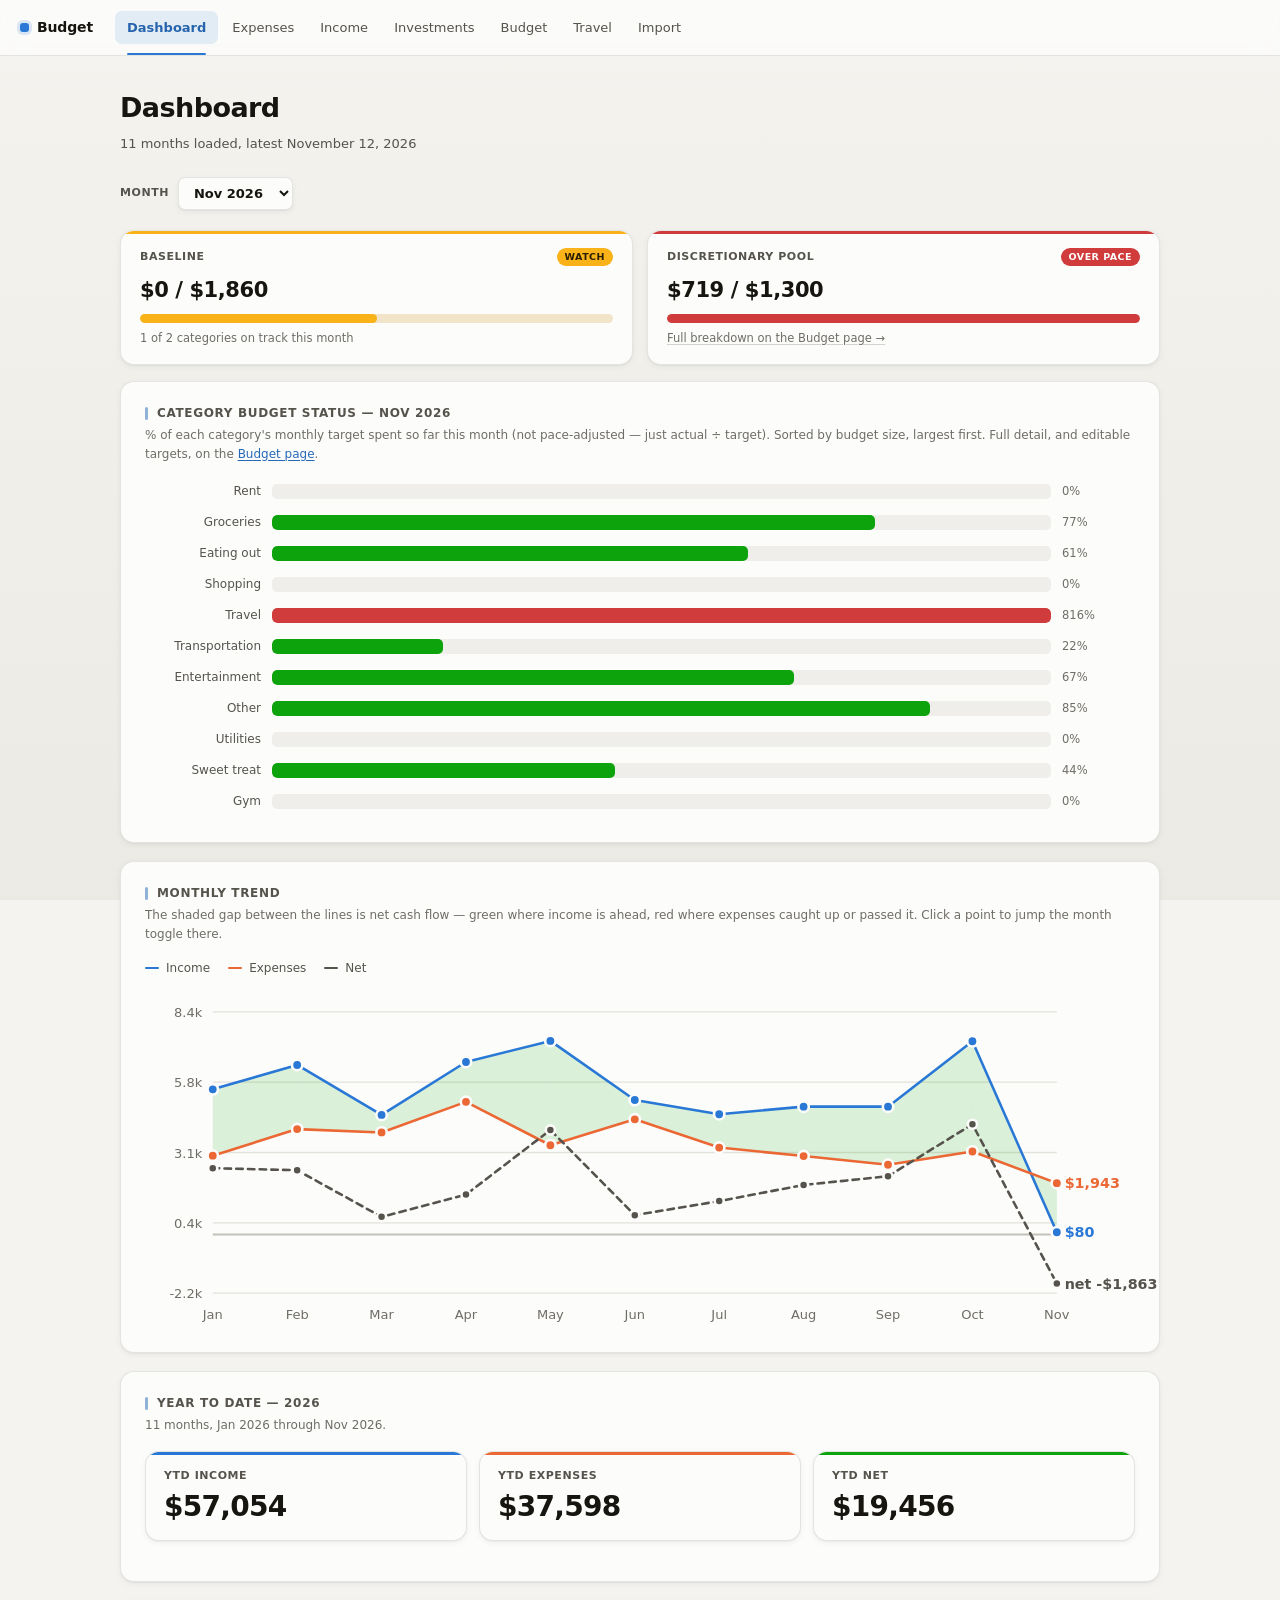
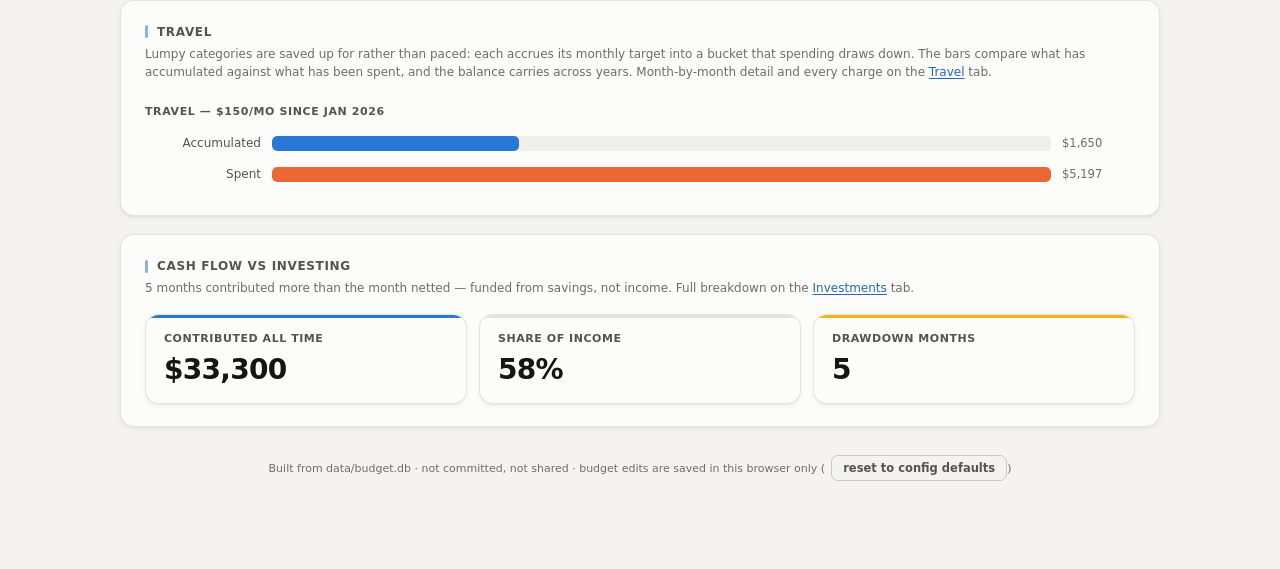
==== commit 18b4cc22: "Regenerate the dashboard Co-Authored-By: Claude Opus 5 <noreply@anthropic.com>" ====
--- a/site/index.html
+++ b/site/index.html
@@ -67,15 +67,15 @@
     </div>
     
   <svg viewBox="0 0 760 260" class="chart-svg">
-    <line x1="52" y1="232.0" x2="700" y2="232.0" stroke="var(--gridline)" stroke-width="1"/><text x="44" y="236.0" text-anchor="end" class="axis-label">-2.0k</text><line x1="52" y1="178.0" x2="700" y2="178.0" stroke="var(--gridline)" stroke-width="1"/><text x="44" y="182.0" text-anchor="end" class="axis-label">0.6k</text><line x1="52" y1="124.0" x2="700" y2="124.0" stroke="var(--gridline)" stroke-width="1"/><text x="44" y="128.0" text-anchor="end" class="axis-label">3.2k</text><line x1="52" y1="70.0" x2="700" y2="70.0" stroke="var(--gridline)" stroke-width="1"/><text x="44" y="74.0" text-anchor="end" class="axis-label">5.8k</text><line x1="52" y1="16.0" x2="700" y2="16.0" stroke="var(--gridline)" stroke-width="1"/><text x="44" y="20.0" text-anchor="end" class="axis-label">8.4k</text><line x1="52" y1="191.4" x2="700" y2="191.4" stroke="var(--baseline)" stroke-width="1.5"/>
-    <polygon points="52.0,77.1 116.8,57.8 116.8,108.4 52.0,129.3" fill="var(--good)" opacity="0.14"/><polygon points="116.8,57.8 181.6,97.2 181.6,111.0 116.8,108.4" fill="var(--good)" opacity="0.14"/><polygon points="181.6,97.2 246.4,55.6 246.4,86.9 181.6,111.0" fill="var(--good)" opacity="0.14"/><polygon points="246.4,55.6 311.2,38.9 311.2,121.1 246.4,86.9" fill="var(--good)" opacity="0.14"/><polygon points="311.2,38.9 376.0,85.5 376.0,100.7 311.2,121.1" fill="var(--good)" opacity="0.14"/><polygon points="376.0,85.5 440.8,96.7 440.8,123.0 376.0,100.7" fill="var(--good)" opacity="0.14"/><polygon points="440.8,96.7 505.6,90.7 505.6,129.6 440.8,123.0" fill="var(--good)" opacity="0.14"/><polygon points="505.6,90.7 570.4,90.7 570.4,136.5 505.6,129.6" fill="var(--good)" opacity="0.14"/><polygon points="570.4,90.7 635.2,39.2 635.2,126.0 570.4,136.5" fill="var(--good)" opacity="0.14"/><polygon points="635.2,39.2 700.0,189.7 700.0,156.7 635.2,126.0" fill="var(--good)" opacity="0.14"/>
-    <path d="M 52.0 77.1 L 116.8 57.8 L 181.6 97.2 L 246.4 55.6 L 311.2 38.9 L 376.0 85.5 L 440.8 96.7 L 505.6 90.7 L 570.4 90.7 L 635.2 39.2 L 700.0 189.7" fill="none" stroke="var(--series-1)" stroke-width="2" stroke-linejoin="round" stroke-linecap="round"/><path d="M 52.0 129.3 L 116.8 108.4 L 181.6 111.0 L 246.4 86.9 L 311.2 121.1 L 376.0 100.7 L 440.8 123.0 L 505.6 129.6 L 570.4 136.5 L 635.2 126.0 L 700.0 156.7" fill="none" stroke="var(--series-2)" stroke-width="2" stroke-linejoin="round" stroke-linecap="round"/><path d="M 52.0 139.1 L 116.8 140.8 L 181.6 177.6 L 246.4 160.0 L 311.2 109.1 L 376.0 176.2 L 440.8 165.1 L 505.6 152.4 L 570.4 145.6 L 635.2 104.6 L 700.0 224.4" fill="none" stroke="var(--text-secondary)" stroke-width="2" stroke-dasharray="5 4" stroke-linejoin="round" stroke-linecap="round"/>
-    <circle cx="52.0" cy="77.1" r="4" fill="var(--series-1)" stroke="var(--surface-1)" stroke-width="2"/><circle cx="116.8" cy="57.8" r="4" fill="var(--series-1)" stroke="var(--surface-1)" stroke-width="2"/><circle cx="181.6" cy="97.2" r="4" fill="var(--series-1)" stroke="var(--surface-1)" stroke-width="2"/><circle cx="246.4" cy="55.6" r="4" fill="var(--series-1)" stroke="var(--surface-1)" stroke-width="2"/><circle cx="311.2" cy="38.9" r="4" fill="var(--series-1)" stroke="var(--surface-1)" stroke-width="2"/><circle cx="376.0" cy="85.5" r="4" fill="var(--series-1)" stroke="var(--surface-1)" stroke-width="2"/><circle cx="440.8" cy="96.7" r="4" fill="var(--series-1)" stroke="var(--surface-1)" stroke-width="2"/><circle cx="505.6" cy="90.7" r="4" fill="var(--series-1)" stroke="var(--surface-1)" stroke-width="2"/><circle cx="570.4" cy="90.7" r="4" fill="var(--series-1)" stroke="var(--surface-1)" stroke-width="2"/><circle cx="635.2" cy="39.2" r="4" fill="var(--series-1)" stroke="var(--surface-1)" stroke-width="2"/><circle cx="700.0" cy="189.7" r="4" fill="var(--series-1)" stroke="var(--surface-1)" stroke-width="2"/><circle cx="52.0" cy="129.3" r="4" fill="var(--series-2)" stroke="var(--surface-1)" stroke-width="2"/><circle cx="116.8" cy="108.4" r="4" fill="var(--series-2)" stroke="var(--surface-1)" stroke-width="2"/><circle cx="181.6" cy="111.0" r="4" fill="var(--series-2)" stroke="var(--surface-1)" stroke-width="2"/><circle cx="246.4" cy="86.9" r="4" fill="var(--series-2)" stroke="var(--surface-1)" stroke-width="2"/><circle cx="311.2" cy="121.1" r="4" fill="var(--series-2)" stroke="var(--surface-1)" stroke-width="2"/><circle cx="376.0" cy="100.7" r="4" fill="var(--series-2)" stroke="var(--surface-1)" stroke-width="2"/><circle cx="440.8" cy="123.0" r="4" fill="var(--series-2)" stroke="var(--surface-1)" stroke-width="2"/><circle cx="505.6" cy="129.6" r="4" fill="var(--series-2)" stroke="var(--surface-1)" stroke-width="2"/><circle cx="570.4" cy="136.5" r="4" fill="var(--series-2)" stroke="var(--surface-1)" stroke-width="2"/><circle cx="635.2" cy="126.0" r="4" fill="var(--series-2)" stroke="var(--surface-1)" stroke-width="2"/><circle cx="700.0" cy="156.7" r="4" fill="var(--series-2)" stroke="var(--surface-1)" stroke-width="2"/><circle cx="52.0" cy="139.1" r="3.5" fill="var(--text-secondary)" stroke="var(--surface-1)" stroke-width="2"/><circle cx="116.8" cy="140.8" r="3.5" fill="var(--text-secondary)" stroke="var(--surface-1)" stroke-width="2"/><circle cx="181.6" cy="177.6" r="3.5" fill="var(--text-secondary)" stroke="var(--surface-1)" stroke-width="2"/><circle cx="246.4" cy="160.0" r="3.5" fill="var(--text-secondary)" stroke="var(--surface-1)" stroke-width="2"/><circle cx="311.2" cy="109.1" r="3.5" fill="var(--text-secondary)" stroke="var(--surface-1)" stroke-width="2"/><circle cx="376.0" cy="176.2" r="3.5" fill="var(--text-secondary)" stroke="var(--surface-1)" stroke-width="2"/><circle cx="440.8" cy="165.1" r="3.5" fill="var(--text-secondary)" stroke="var(--surface-1)" stroke-width="2"/><circle cx="505.6" cy="152.4" r="3.5" fill="var(--text-secondary)" stroke="var(--surface-1)" stroke-width="2"/><circle cx="570.4" cy="145.6" r="3.5" fill="var(--text-secondary)" stroke="var(--surface-1)" stroke-width="2"/><circle cx="635.2" cy="104.6" r="3.5" fill="var(--text-secondary)" stroke="var(--surface-1)" stroke-width="2"/><circle cx="700.0" cy="224.4" r="3.5" fill="var(--text-secondary)" stroke="var(--surface-1)" stroke-width="2"/>
+    <line x1="52" y1="232.0" x2="700" y2="232.0" stroke="var(--gridline)" stroke-width="1"/><text x="44" y="236.0" text-anchor="end" class="axis-label">-2.2k</text><line x1="52" y1="178.0" x2="700" y2="178.0" stroke="var(--gridline)" stroke-width="1"/><text x="44" y="182.0" text-anchor="end" class="axis-label">0.4k</text><line x1="52" y1="124.0" x2="700" y2="124.0" stroke="var(--gridline)" stroke-width="1"/><text x="44" y="128.0" text-anchor="end" class="axis-label">3.1k</text><line x1="52" y1="70.0" x2="700" y2="70.0" stroke="var(--gridline)" stroke-width="1"/><text x="44" y="74.0" text-anchor="end" class="axis-label">5.8k</text><line x1="52" y1="16.0" x2="700" y2="16.0" stroke="var(--gridline)" stroke-width="1"/><text x="44" y="20.0" text-anchor="end" class="axis-label">8.4k</text><line x1="52" y1="186.9" x2="700" y2="186.9" stroke="var(--baseline)" stroke-width="1.5"/>
+    <polygon points="52.0,75.5 116.8,56.8 116.8,106.0 52.0,126.4" fill="var(--good)" opacity="0.14"/><polygon points="116.8,56.8 181.6,95.1 181.6,108.6 116.8,106.0" fill="var(--good)" opacity="0.14"/><polygon points="181.6,95.1 246.4,54.5 246.4,85.1 181.6,108.6" fill="var(--good)" opacity="0.14"/><polygon points="246.4,54.5 311.2,38.3 311.2,118.4 246.4,85.1" fill="var(--good)" opacity="0.14"/><polygon points="311.2,38.3 376.0,83.7 376.0,98.5 311.2,118.4" fill="var(--good)" opacity="0.14"/><polygon points="376.0,83.7 440.8,94.6 440.8,120.2 376.0,98.5" fill="var(--good)" opacity="0.14"/><polygon points="440.8,94.6 505.6,88.8 505.6,126.7 440.8,120.2" fill="var(--good)" opacity="0.14"/><polygon points="505.6,88.8 570.4,88.8 570.4,133.4 505.6,126.7" fill="var(--good)" opacity="0.14"/><polygon points="570.4,88.8 635.2,38.6 635.2,123.2 570.4,133.4" fill="var(--good)" opacity="0.14"/><polygon points="635.2,38.6 700.0,185.2 700.0,147.5 635.2,123.2" fill="var(--good)" opacity="0.14"/>
+    <path d="M 52.0 75.5 L 116.8 56.8 L 181.6 95.1 L 246.4 54.5 L 311.2 38.3 L 376.0 83.7 L 440.8 94.6 L 505.6 88.8 L 570.4 88.8 L 635.2 38.6 L 700.0 185.2" fill="none" stroke="var(--series-1)" stroke-width="2" stroke-linejoin="round" stroke-linecap="round"/><path d="M 52.0 126.4 L 116.8 106.0 L 181.6 108.6 L 246.4 85.1 L 311.2 118.4 L 376.0 98.5 L 440.8 120.2 L 505.6 126.7 L 570.4 133.4 L 635.2 123.2 L 700.0 147.5" fill="none" stroke="var(--series-2)" stroke-width="2" stroke-linejoin="round" stroke-linecap="round"/><path d="M 52.0 136.0 L 116.8 137.6 L 181.6 173.4 L 246.4 156.3 L 311.2 106.7 L 376.0 172.1 L 440.8 161.3 L 505.6 148.9 L 570.4 142.2 L 635.2 102.3 L 700.0 224.6" fill="none" stroke="var(--text-secondary)" stroke-width="2" stroke-dasharray="5 4" stroke-linejoin="round" stroke-linecap="round"/>
+    <circle cx="52.0" cy="75.5" r="4" fill="var(--series-1)" stroke="var(--surface-1)" stroke-width="2"/><circle cx="116.8" cy="56.8" r="4" fill="var(--series-1)" stroke="var(--surface-1)" stroke-width="2"/><circle cx="181.6" cy="95.1" r="4" fill="var(--series-1)" stroke="var(--surface-1)" stroke-width="2"/><circle cx="246.4" cy="54.5" r="4" fill="var(--series-1)" stroke="var(--surface-1)" stroke-width="2"/><circle cx="311.2" cy="38.3" r="4" fill="var(--series-1)" stroke="var(--surface-1)" stroke-width="2"/><circle cx="376.0" cy="83.7" r="4" fill="var(--series-1)" stroke="var(--surface-1)" stroke-width="2"/><circle cx="440.8" cy="94.6" r="4" fill="var(--series-1)" stroke="var(--surface-1)" stroke-width="2"/><circle cx="505.6" cy="88.8" r="4" fill="var(--series-1)" stroke="var(--surface-1)" stroke-width="2"/><circle cx="570.4" cy="88.8" r="4" fill="var(--series-1)" stroke="var(--surface-1)" stroke-width="2"/><circle cx="635.2" cy="38.6" r="4" fill="var(--series-1)" stroke="var(--surface-1)" stroke-width="2"/><circle cx="700.0" cy="185.2" r="4" fill="var(--series-1)" stroke="var(--surface-1)" stroke-width="2"/><circle cx="52.0" cy="126.4" r="4" fill="var(--series-2)" stroke="var(--surface-1)" stroke-width="2"/><circle cx="116.8" cy="106.0" r="4" fill="var(--series-2)" stroke="var(--surface-1)" stroke-width="2"/><circle cx="181.6" cy="108.6" r="4" fill="var(--series-2)" stroke="var(--surface-1)" stroke-width="2"/><circle cx="246.4" cy="85.1" r="4" fill="var(--series-2)" stroke="var(--surface-1)" stroke-width="2"/><circle cx="311.2" cy="118.4" r="4" fill="var(--series-2)" stroke="var(--surface-1)" stroke-width="2"/><circle cx="376.0" cy="98.5" r="4" fill="var(--series-2)" stroke="var(--surface-1)" stroke-width="2"/><circle cx="440.8" cy="120.2" r="4" fill="var(--series-2)" stroke="var(--surface-1)" stroke-width="2"/><circle cx="505.6" cy="126.7" r="4" fill="var(--series-2)" stroke="var(--surface-1)" stroke-width="2"/><circle cx="570.4" cy="133.4" r="4" fill="var(--series-2)" stroke="var(--surface-1)" stroke-width="2"/><circle cx="635.2" cy="123.2" r="4" fill="var(--series-2)" stroke="var(--surface-1)" stroke-width="2"/><circle cx="700.0" cy="147.5" r="4" fill="var(--series-2)" stroke="var(--surface-1)" stroke-width="2"/><circle cx="52.0" cy="136.0" r="3.5" fill="var(--text-secondary)" stroke="var(--surface-1)" stroke-width="2"/><circle cx="116.8" cy="137.6" r="3.5" fill="var(--text-secondary)" stroke="var(--surface-1)" stroke-width="2"/><circle cx="181.6" cy="173.4" r="3.5" fill="var(--text-secondary)" stroke="var(--surface-1)" stroke-width="2"/><circle cx="246.4" cy="156.3" r="3.5" fill="var(--text-secondary)" stroke="var(--surface-1)" stroke-width="2"/><circle cx="311.2" cy="106.7" r="3.5" fill="var(--text-secondary)" stroke="var(--surface-1)" stroke-width="2"/><circle cx="376.0" cy="172.1" r="3.5" fill="var(--text-secondary)" stroke="var(--surface-1)" stroke-width="2"/><circle cx="440.8" cy="161.3" r="3.5" fill="var(--text-secondary)" stroke="var(--surface-1)" stroke-width="2"/><circle cx="505.6" cy="148.9" r="3.5" fill="var(--text-secondary)" stroke="var(--surface-1)" stroke-width="2"/><circle cx="570.4" cy="142.2" r="3.5" fill="var(--text-secondary)" stroke="var(--surface-1)" stroke-width="2"/><circle cx="635.2" cy="102.3" r="3.5" fill="var(--text-secondary)" stroke="var(--surface-1)" stroke-width="2"/><circle cx="700.0" cy="224.6" r="3.5" fill="var(--text-secondary)" stroke="var(--surface-1)" stroke-width="2"/>
     <text x="52.0" y="252" text-anchor="middle" class="axis-label">Jan</text><text x="116.8" y="252" text-anchor="middle" class="axis-label">Feb</text><text x="181.6" y="252" text-anchor="middle" class="axis-label">Mar</text><text x="246.4" y="252" text-anchor="middle" class="axis-label">Apr</text><text x="311.2" y="252" text-anchor="middle" class="axis-label">May</text><text x="376.0" y="252" text-anchor="middle" class="axis-label">Jun</text><text x="440.8" y="252" text-anchor="middle" class="axis-label">Jul</text><text x="505.6" y="252" text-anchor="middle" class="axis-label">Aug</text><text x="570.4" y="252" text-anchor="middle" class="axis-label">Sep</text><text x="635.2" y="252" text-anchor="middle" class="axis-label">Oct</text><text x="700.0" y="252" text-anchor="middle" class="axis-label">Nov</text>
-    <text x="706.0" y="160.7" class="end-label" fill="var(--series-2)">$1,669</text><text x="706.0" y="193.7" class="end-label" fill="var(--series-1)">$80</text><text x="706.0" y="228.4" class="end-label" fill="var(--text-secondary)">net -$1,589</text>
+    <text x="706.0" y="151.5" class="end-label" fill="var(--series-2)">$1,943</text><text x="706.0" y="189.2" class="end-label" fill="var(--series-1)">$80</text><text x="706.0" y="228.6" class="end-label" fill="var(--text-secondary)">net -$1,863</text>
     <line id="crosshair-trend" x1="0" y1="16" x2="0" y2="232"
           stroke="var(--baseline)" stroke-width="1" style="display:none"/>
-    <rect class="hit-target" data-crosshair="crosshair-trend" data-cx="52.0" data-tooltip-title="Jan 2026" data-tooltip-rows="[[&quot;Income&quot;, &quot;$5,498&quot;, &quot;var(--series-1)&quot;], [&quot;Expenses&quot;, &quot;$2,985&quot;, &quot;var(--series-2)&quot;], [&quot;Net&quot;, &quot;$2,513&quot;, &quot;var(--good)&quot;]]" data-month-idx="0" x="22.5" y="16" width="58.9" height="216" fill="transparent"/><rect class="hit-target" data-crosshair="crosshair-trend" data-cx="116.8" data-tooltip-title="Feb 2026" data-tooltip-rows="[[&quot;Income&quot;, &quot;$6,424&quot;, &quot;var(--series-1)&quot;], [&quot;Expenses&quot;, &quot;$3,992&quot;, &quot;var(--series-2)&quot;], [&quot;Net&quot;, &quot;$2,432&quot;, &quot;var(--good)&quot;]]" data-month-idx="1" x="87.3" y="16" width="58.9" height="216" fill="transparent"/><rect class="hit-target" data-crosshair="crosshair-trend" data-cx="181.6" data-tooltip-title="Mar 2026" data-tooltip-rows="[[&quot;Income&quot;, &quot;$4,529&quot;, &quot;var(--series-1)&quot;], [&quot;Expenses&quot;, &quot;$3,866&quot;, &quot;var(--series-2)&quot;], [&quot;Net&quot;, &quot;$664&quot;, &quot;var(--good)&quot;]]" data-month-idx="2" x="152.1" y="16" width="58.9" height="216" fill="transparent"/><rect class="hit-target" data-crosshair="crosshair-trend" data-cx="246.4" data-tooltip-title="Apr 2026" data-tooltip-rows="[[&quot;Income&quot;, &quot;$6,534&quot;, &quot;var(--series-1)&quot;], [&quot;Expenses&quot;, &quot;$5,027&quot;, &quot;var(--series-2)&quot;], [&quot;Net&quot;, &quot;$1,507&quot;, &quot;var(--good)&quot;]]" data-month-idx="3" x="216.9" y="16" width="58.9" height="216" fill="transparent"/><rect class="hit-target" data-crosshair="crosshair-trend" data-cx="311.2" data-tooltip-title="May 2026" data-tooltip-rows="[[&quot;Income&quot;, &quot;$7,337&quot;, &quot;var(--series-1)&quot;], [&quot;Expenses&quot;, &quot;$3,380&quot;, &quot;var(--series-2)&quot;], [&quot;Net&quot;, &quot;$3,957&quot;, &quot;var(--good)&quot;]]" data-month-idx="4" x="281.7" y="16" width="58.9" height="216" fill="transparent"/><rect class="hit-target" data-crosshair="crosshair-trend" data-cx="376.0" data-tooltip-title="Jun 2026" data-tooltip-rows="[[&quot;Income&quot;, &quot;$5,093&quot;, &quot;var(--series-1)&quot;], [&quot;Expenses&quot;, &quot;$4,363&quot;, &quot;var(--series-2)&quot;], [&quot;Net&quot;, &quot;$730&quot;, &quot;var(--good)&quot;]]" data-month-idx="5" x="346.5" y="16" width="58.9" height="216" fill="transparent"/><rect class="hit-target" data-crosshair="crosshair-trend" data-cx="440.8" data-tooltip-title="Jul 2026" data-tooltip-rows="[[&quot;Income&quot;, &quot;$4,554&quot;, &quot;var(--series-1)&quot;], [&quot;Expenses&quot;, &quot;$3,290&quot;, &quot;var(--series-2)&quot;], [&quot;Net&quot;, &quot;$1,264&quot;, &quot;var(--good)&quot;]]" data-month-idx="6" x="411.3" y="16" width="58.9" height="216" fill="transparent"/><rect class="hit-target" data-crosshair="crosshair-trend" data-cx="505.6" data-tooltip-title="Aug 2026" data-tooltip-rows="[[&quot;Income&quot;, &quot;$4,842&quot;, &quot;var(--series-1)&quot;], [&quot;Expenses&quot;, &quot;$2,969&quot;, &quot;var(--series-2)&quot;], [&quot;Net&quot;, &quot;$1,873&quot;, &quot;var(--good)&quot;]]" data-month-idx="7" x="476.1" y="16" width="58.9" height="216" fill="transparent"/><rect class="hit-target" data-crosshair="crosshair-trend" data-cx="570.4" data-tooltip-title="Sep 2026" data-tooltip-rows="[[&quot;Income&quot;, &quot;$4,842&quot;, &quot;var(--series-1)&quot;], [&quot;Expenses&quot;, &quot;$2,639&quot;, &quot;var(--series-2)&quot;], [&quot;Net&quot;, &quot;$2,203&quot;, &quot;var(--good)&quot;]]" data-month-idx="8" x="540.9" y="16" width="58.9" height="216" fill="transparent"/><rect class="hit-target" data-crosshair="crosshair-trend" data-cx="635.2" data-tooltip-title="Oct 2026" data-tooltip-rows="[[&quot;Income&quot;, &quot;$7,320&quot;, &quot;var(--series-1)&quot;], [&quot;Expenses&quot;, &quot;$3,145&quot;, &quot;var(--series-2)&quot;], [&quot;Net&quot;, &quot;$4,176&quot;, &quot;var(--good)&quot;]]" data-month-idx="9" x="605.7" y="16" width="58.9" height="216" fill="transparent"/><rect class="hit-target" data-crosshair="crosshair-trend" data-cx="700.0" data-tooltip-title="Nov 2026" data-tooltip-rows="[[&quot;Income&quot;, &quot;$80&quot;, &quot;var(--series-1)&quot;], [&quot;Expenses&quot;, &quot;$1,669&quot;, &quot;var(--series-2)&quot;], [&quot;Net&quot;, &quot;-$1,589&quot;, &quot;var(--critical)&quot;]]" data-month-idx="10" x="670.5" y="16" width="58.9" height="216" fill="transparent"/>
+    <rect class="hit-target" data-crosshair="crosshair-trend" data-cx="52.0" data-tooltip-title="Jan 2026" data-tooltip-rows="[[&quot;Income&quot;, &quot;$5,498&quot;, &quot;var(--series-1)&quot;], [&quot;Expenses&quot;, &quot;$2,985&quot;, &quot;var(--series-2)&quot;], [&quot;Net&quot;, &quot;$2,513&quot;, &quot;var(--good)&quot;]]" data-month-idx="0" x="22.5" y="16" width="58.9" height="216" fill="transparent"/><rect class="hit-target" data-crosshair="crosshair-trend" data-cx="116.8" data-tooltip-title="Feb 2026" data-tooltip-rows="[[&quot;Income&quot;, &quot;$6,424&quot;, &quot;var(--series-1)&quot;], [&quot;Expenses&quot;, &quot;$3,992&quot;, &quot;var(--series-2)&quot;], [&quot;Net&quot;, &quot;$2,432&quot;, &quot;var(--good)&quot;]]" data-month-idx="1" x="87.3" y="16" width="58.9" height="216" fill="transparent"/><rect class="hit-target" data-crosshair="crosshair-trend" data-cx="181.6" data-tooltip-title="Mar 2026" data-tooltip-rows="[[&quot;Income&quot;, &quot;$4,529&quot;, &quot;var(--series-1)&quot;], [&quot;Expenses&quot;, &quot;$3,866&quot;, &quot;var(--series-2)&quot;], [&quot;Net&quot;, &quot;$664&quot;, &quot;var(--good)&quot;]]" data-month-idx="2" x="152.1" y="16" width="58.9" height="216" fill="transparent"/><rect class="hit-target" data-crosshair="crosshair-trend" data-cx="246.4" data-tooltip-title="Apr 2026" data-tooltip-rows="[[&quot;Income&quot;, &quot;$6,534&quot;, &quot;var(--series-1)&quot;], [&quot;Expenses&quot;, &quot;$5,027&quot;, &quot;var(--series-2)&quot;], [&quot;Net&quot;, &quot;$1,507&quot;, &quot;var(--good)&quot;]]" data-month-idx="3" x="216.9" y="16" width="58.9" height="216" fill="transparent"/><rect class="hit-target" data-crosshair="crosshair-trend" data-cx="311.2" data-tooltip-title="May 2026" data-tooltip-rows="[[&quot;Income&quot;, &quot;$7,337&quot;, &quot;var(--series-1)&quot;], [&quot;Expenses&quot;, &quot;$3,380&quot;, &quot;var(--series-2)&quot;], [&quot;Net&quot;, &quot;$3,957&quot;, &quot;var(--good)&quot;]]" data-month-idx="4" x="281.7" y="16" width="58.9" height="216" fill="transparent"/><rect class="hit-target" data-crosshair="crosshair-trend" data-cx="376.0" data-tooltip-title="Jun 2026" data-tooltip-rows="[[&quot;Income&quot;, &quot;$5,093&quot;, &quot;var(--series-1)&quot;], [&quot;Expenses&quot;, &quot;$4,363&quot;, &quot;var(--series-2)&quot;], [&quot;Net&quot;, &quot;$730&quot;, &quot;var(--good)&quot;]]" data-month-idx="5" x="346.5" y="16" width="58.9" height="216" fill="transparent"/><rect class="hit-target" data-crosshair="crosshair-trend" data-cx="440.8" data-tooltip-title="Jul 2026" data-tooltip-rows="[[&quot;Income&quot;, &quot;$4,554&quot;, &quot;var(--series-1)&quot;], [&quot;Expenses&quot;, &quot;$3,290&quot;, &quot;var(--series-2)&quot;], [&quot;Net&quot;, &quot;$1,264&quot;, &quot;var(--good)&quot;]]" data-month-idx="6" x="411.3" y="16" width="58.9" height="216" fill="transparent"/><rect class="hit-target" data-crosshair="crosshair-trend" data-cx="505.6" data-tooltip-title="Aug 2026" data-tooltip-rows="[[&quot;Income&quot;, &quot;$4,842&quot;, &quot;var(--series-1)&quot;], [&quot;Expenses&quot;, &quot;$2,969&quot;, &quot;var(--series-2)&quot;], [&quot;Net&quot;, &quot;$1,873&quot;, &quot;var(--good)&quot;]]" data-month-idx="7" x="476.1" y="16" width="58.9" height="216" fill="transparent"/><rect class="hit-target" data-crosshair="crosshair-trend" data-cx="570.4" data-tooltip-title="Sep 2026" data-tooltip-rows="[[&quot;Income&quot;, &quot;$4,842&quot;, &quot;var(--series-1)&quot;], [&quot;Expenses&quot;, &quot;$2,639&quot;, &quot;var(--series-2)&quot;], [&quot;Net&quot;, &quot;$2,203&quot;, &quot;var(--good)&quot;]]" data-month-idx="8" x="540.9" y="16" width="58.9" height="216" fill="transparent"/><rect class="hit-target" data-crosshair="crosshair-trend" data-cx="635.2" data-tooltip-title="Oct 2026" data-tooltip-rows="[[&quot;Income&quot;, &quot;$7,320&quot;, &quot;var(--series-1)&quot;], [&quot;Expenses&quot;, &quot;$3,145&quot;, &quot;var(--series-2)&quot;], [&quot;Net&quot;, &quot;$4,176&quot;, &quot;var(--good)&quot;]]" data-month-idx="9" x="605.7" y="16" width="58.9" height="216" fill="transparent"/><rect class="hit-target" data-crosshair="crosshair-trend" data-cx="700.0" data-tooltip-title="Nov 2026" data-tooltip-rows="[[&quot;Income&quot;, &quot;$80&quot;, &quot;var(--series-1)&quot;], [&quot;Expenses&quot;, &quot;$1,943&quot;, &quot;var(--series-2)&quot;], [&quot;Net&quot;, &quot;-$1,863&quot;, &quot;var(--critical)&quot;]]" data-month-idx="10" x="670.5" y="16" width="58.9" height="216" fill="transparent"/>
   </svg>
   </div>
 
@@ -84,8 +84,8 @@
     <div class="card-sub">11 months, Jan 2026 through Nov 2026.</div>
     <div class="tiles">
       <div class="tile" style="--tile-accent:var(--series-1)"><div class="tile-label">YTD income</div><div class="tile-value">$57,054</div></div>
-      <div class="tile" style="--tile-accent:var(--series-2)"><div class="tile-label">YTD expenses</div><div class="tile-value">$37,325</div></div>
-      <div class="tile" style="--tile-accent:var(--good)"><div class="tile-label">YTD net</div><div class="tile-value">$19,730</div></div>
+      <div class="tile" style="--tile-accent:var(--series-2)"><div class="tile-label">YTD expenses</div><div class="tile-value">$37,598</div></div>
+      <div class="tile" style="--tile-accent:var(--good)"><div class="tile-label">YTD net</div><div class="tile-value">$19,456</div></div>
     </div>
   </div>
 
@@ -98,8 +98,8 @@
       <a href="travel.html">Travel</a> tab.</div>
     
     <div class="group-label">Travel — $150/mo since Jan 2026</div>
-    <div class="jsbar-row"><div class="jsbar-label">Accumulated</div><div class="jsbar-track"><div class="jsbar-fill" style="width:33.5%;background:var(--series-1)"></div></div><div class="jsbar-value">$1,650</div></div>
-    <div class="jsbar-row"><div class="jsbar-label">Spent</div><div class="jsbar-track"><div class="jsbar-fill" style="width:100.0%;background:var(--series-2)"></div></div><div class="jsbar-value">$4,924</div></div>
+    <div class="jsbar-row"><div class="jsbar-label">Accumulated</div><div class="jsbar-track"><div class="jsbar-fill" style="width:31.7%;background:var(--series-1)"></div></div><div class="jsbar-value">$1,650</div></div>
+    <div class="jsbar-row"><div class="jsbar-label">Spent</div><div class="jsbar-track"><div class="jsbar-fill" style="width:100.0%;background:var(--series-2)"></div></div><div class="jsbar-value">$5,197</div></div>
   </div>
 
   
@@ -120,7 +120,7 @@
 <div id="tooltip"></div>
 <script src="app.js"></script>
 <script>
-window.DATA = {"months": ["2026-01", "2026-02", "2026-03", "2026-04", "2026-05", "2026-06", "2026-07", "2026-08", "2026-09", "2026-10", "2026-11"], "monthLabels": {"2026-01": "Jan 2026", "2026-02": "Feb 2026", "2026-03": "Mar 2026", "2026-04": "Apr 2026", "2026-05": "May 2026", "2026-06": "Jun 2026", "2026-07": "Jul 2026", "2026-08": "Aug 2026", "2026-09": "Sep 2026", "2026-10": "Oct 2026", "2026-11": "Nov 2026"}, "livePace": 0.36666666666666664, "dayOfMonth": 11, "categories": {"rent": {"label": "Rent", "cadence": "fixed", "group": "baseline", "baseTarget": 1800.0}, "utilities": {"label": "Utilities", "cadence": "variable", "group": "baseline", "baseTarget": 60.0}, "groceries": {"label": "Groceries", "cadence": "variable", "group": "discretionary", "baseTarget": 400.0}, "transportation": {"label": "Transportation", "cadence": "variable", "group": "discretionary", "baseTarget": 100.0}, "eating_out": {"label": "Eating out", "cadence": "variable", "group": "discretionary", "baseTarget": 350.0}, "sweet_treat": {"label": "Sweet treat", "cadence": "variable", "group": "discretionary", "baseTarget": 50.0}, "entertainment": {"label": "Entertainment", "cadence": "variable", "group": "discretionary", "baseTarget": 100.0}, "gym": {"label": "Gym", "cadence": "variable", "group": "discretionary", "baseTarget": 50.0}, "shopping": {"label": "Shopping", "cadence": "variable", "group": "discretionary", "baseTarget": 150.0}, "other": {"label": "Other", "cadence": "variable", "group": "discretionary", "baseTarget": 100.0}, "travel": {"label": "Travel", "cadence": "lumpy", "group": "discretionary", "baseTarget": 150.0}}, "incomeCategories": {"salary": {"label": "Salary", "isTransfer": false}, "gift": {"label": "Gift", "isTransfer": false}, "side_hustle": {"label": "Side hustle", "isTransfer": false}, "tax_refund": {"label": "Tax refund", "isTransfer": false}, "reimbursement": {"label": "Reimbursement", "isTransfer": false}, "resale": {"label": "Resale", "isTransfer": false}, "rebate": {"label": "Rebate", "isTransfer": false}, "stock_sale": {"label": "Stock sale", "isTransfer": true}, "deposit_return": {"label": "Deposit return", "isTransfer": true}}, "investmentCategories": {"brokerage": {"label": "Brokerage", "color": "var(--series-1)"}, "roth_ira": {"label": "Roth IRA", "color": "var(--series-4)"}, "emergency_fund": {"label": "Emergency fund", "color": "var(--series-3)"}, "crypto": {"label": "Crypto", "color": "var(--series-2)"}}, "byMonth": {"2026-01": {"income": 5497.73, "expense": 2984.97, "investment": 5000.0, "expenseByCat": {"eating_out": 203.14, "sweet_treat": 7.63, "transportation": 49.5, "travel": 562.42, "groceries": 211.14999999999998, "gym": 61.69, "shopping": 5.44, "rent": 1844.0, "utilities": 40.0}, "incomeByCat": {"salary": 4424.27, "gift": 1000.0, "resale": 73.46}, "transferByCat": {}, "investmentByCat": {"brokerage": 1000.0, "roth_ira": 4000.0}, "expenseTxns": [{"date": "2026-01-31", "description": "Subway", "category": "transportation", "amount": 18}, {"date": "2026-01-30", "description": "TJs + Big Apple Meat Market + Target", "category": "eating_out", "amount": 88.1}, {"date": "2026-01-28", "description": "Rent", "category": "rent", "amount": 1844}, {"date": "2026-01-28", "description": "Utilities", "category": "utilities", "amount": 40}, {"date": "2026-01-26", "description": "Costco Groceries", "category": "groceries", "amount": 111.78999999999999}, {"date": "2026-01-26", "description": "Chipotle", "category": "eating_out", "amount": 17.53}, {"date": "2026-01-25", "description": "Westway Diner", "category": "eating_out", "amount": 25}, {"date": "2026-01-25", "description": "Flight to SF", "category": "travel", "amount": 108.48}, {"date": "2026-01-25", "description": "Sunglasses", "category": "shopping", "amount": 5.44}, {"date": "2026-01-22", "description": "TJs + Target + Food Emporium + Udon", "category": "groceries", "amount": 99.36}, {"date": "2026-01-22", "description": "Naya", "category": "eating_out", "amount": 14.43}, {"date": "2026-01-22", "description": "Lifetime", "category": "gym", "amount": 61.69}, {"date": "2026-01-21", "description": "Uber+Lyft for SF", "category": "travel", "amount": 103.01}, {"date": "2026-01-21", "description": "Subway", "category": "transportation", "amount": 11.5}, {"date": "2026-01-21", "description": "Subway", "category": "transportation", "amount": 18}, {"date": "2026-01-21", "description": "Flights to SF", "category": "travel", "amount": 216.8}, {"date": "2026-01-20", "description": "DragonEats (Banh Mi)", "category": "travel", "amount": 32.86}, {"date": "2026-01-19", "description": "CVS (..)", "category": "travel", "amount": 17.29}, {"date": "2026-01-19", "description": "Ben Thai", "category": "travel", "amount": 54.96}, {"date": "2026-01-18", "description": "Sausalito Ferry + Pizza", "category": "travel", "amount": 15.35}, {"date": "2026-01-17", "description": "Tadaima", "category": "travel", "amount": 7.33}, {"date": "2026-01-17", "description": "Bi-Rite Market", "category": "travel", "amount": 6.34}, {"date": "2026-01-15", "description": "Marie's Deli (Banh Mi)", "category": "eating_out", "amount": 16.13}, {"date": "2026-01-13", "description": "Metro", "category": "transportation", "amount": 2}, {"date": "2026-01-13", "description": "Pressed Acai Bowl", "category": "eating_out", "amount": 13.95}, {"date": "2026-01-11", "description": "Omma Tofu House", "category": "eating_out", "amount": 18}, {"date": "2026-01-11", "description": "One Tea Boba", "category": "sweet_treat", "amount": 7.63}, {"date": "2026-01-10", "description": "YinTang Hotpot", "category": "eating_out", "amount": 10}], "incomeTxns": [{"date": "2026-01-23", "description": "Underdog", "category": "resale", "amount": 73.46, "kind": "income"}, {"date": "2026-01-23", "description": "Deloitte", "category": "salary", "amount": 2212.13, "kind": "income"}, {"date": "2026-01-14", "description": "Happy New Year", "category": "gift", "amount": 1000, "kind": "income"}, {"date": "2026-01-09", "description": "Deloitte", "category": "salary", "amount": 2212.14, "kind": "income"}], "investmentTxns": [{"date": "2026-01-23", "description": "MoneyLink transfer from Chase", "category": "brokerage", "amount": 1000}, {"date": "2026-01-23", "description": "MoneyLink transfer from Chase (Roth IRA)", "category": "roth_ira", "amount": 4000}]}, "2026-02": {"income": 6424.2699999999995, "expense": 3992.33, "investment": 2200.0, "expenseByCat": {"eating_out": 144.39, "gym": 298.0, "groceries": 243.45000000000002, "other": 29.92, "transportation": 68.5, "travel": 1236.8899999999999, "rent": 1844.0, "utilities": 52.0, "entertainment": 62.83, "sweet_treat": 12.35}, "incomeByCat": {"salary": 4424.27, "gift": 2000.0}, "transferByCat": {}, "investmentByCat": {"brokerage": 2200.0}, "expenseTxns": [{"date": "2026-02-28", "description": "Salt Bread + Matcha", "category": "sweet_treat", "amount": 12.35}, {"date": "2026-02-28", "description": "Amy Ruth's Soul Food", "category": "eating_out", "amount": 30}, {"date": "2026-02-28", "description": "Trader Joe's", "category": "groceries", "amount": 91.87}, {"date": "2026-02-28", "description": "Subway", "category": "transportation", "amount": 21}, {"date": "2026-02-27", "description": "Rent", "category": "rent", "amount": 1844}, {"date": "2026-02-27", "description": "Utilities", "category": "utilities", "amount": 52}, {"date": "2026-02-27", "description": "Night out (karaoke + pocha + uber + fluffies)", "category": "entertainment", "amount": 62.83}, {"date": "2026-02-26", "description": "Duke's", "category": "eating_out", "amount": 17.96}, {"date": "2026-02-22", "description": "Springbone", "category": "eating_out", "amount": 25.91}, {"date": "2026-02-21", "description": "Subway", "category": "transportation", "amount": 21}, {"date": "2026-02-20", "description": "Trader Joe's", "category": "groceries", "amount": 129.17000000000002}, {"date": "2026-02-16", "description": "PhotoBooth", "category": "travel", "amount": 15}, {"date": "2026-02-16", "description": "Lyft Ride", "category": "travel", "amount": 14.24}, {"date": "2026-02-16", "description": "Malatang", "category": "travel", "amount": 51.61}, {"date": "2026-02-15", "description": "Lunch w/ Shashank", "category": "eating_out", "amount": 40}, {"date": "2026-02-15", "description": "Paper towels + Tissues", "category": "other", "amount": 12.5}, {"date": "2026-02-14", "description": "Khao Tiew", "category": "travel", "amount": 80.75}, {"date": "2026-02-13", "description": "Clipper", "category": "travel", "amount": 21.6}, {"date": "2026-02-12", "description": "Trader Joe's (Flowers + Choclate)", "category": "travel", "amount": 27.23}, {"date": "2026-02-12", "description": "O2 Valley", "category": "travel", "amount": 18.94}, {"date": "2026-02-12", "description": "Pho Element", "category": "travel", "amount": 45.99}, {"date": "2026-02-11", "description": "Subway", "category": "transportation", "amount": 11.5}, {"date": "2026-02-09", "description": "Korea Flight", "category": "travel", "amount": 961.53}, {"date": "2026-02-08", "description": "Glossier Lip Balm", "category": "other", "amount": 17.42}, {"date": "2026-02-08", "description": "Subway", "category": "transportation", "amount": 15}, {"date": "2026-02-06", "description": "TJs Run", "category": "groceries", "amount": 22.41}, {"date": "2026-02-04", "description": "Duke's Bibimbap", "category": "eating_out", "amount": 18}, {"date": "2026-02-03", "description": "Lifetime", "category": "gym", "amount": 298}, {"date": "2026-02-01", "description": "Chipotle", "category": "eating_out", "amount": 12.52}], "incomeTxns": [{"date": "2026-02-20", "description": "Deloitte", "category": "salary", "amount": 2212.13, "kind": "income"}, {"date": "2026-02-18", "description": "Red Envelopes", "category": "gift", "amount": 2000, "kind": "income"}, {"date": "2026-02-06", "description": "Deloitte", "category": "salary", "amount": 2212.14, "kind": "income"}], "investmentTxns": [{"date": "2026-02-06", "description": "MoneyLink transfer from Chase", "category": "brokerage", "amount": 200}, {"date": "2026-02-06", "description": "MoneyLink transfer from Chase", "category": "brokerage", "amount": 2000}]}, "2026-03": {"income": 4529.28, "expense": 3865.71, "investment": 0.0, "expenseByCat": {"gym": 381.1, "groceries": 624.5100000000001, "eating_out": 183.63, "transportation": 56.0, "entertainment": 238.25, "shopping": 155.17000000000002, "other": 180.0, "sweet_treat": 13.600000000000001, "travel": 139.4, "rent": 1844.0, "utilities": 50.05}, "incomeByCat": {"reimbursement": 105.0, "salary": 4424.28}, "transferByCat": {}, "investmentByCat": {}, "expenseTxns": [{"date": "2026-03-31", "description": "Costco Groceries", "category": "groceries", "amount": 51.46}, {"date": "2026-03-31", "description": "Urgent Care + Antibiotics", "category": "other", "amount": 30}, {"date": "2026-03-31", "description": "Rent", "category": "rent", "amount": 1844}, {"date": "2026-03-31", "description": "Utilities", "category": "utilities", "amount": 50.05}, {"date": "2026-03-30", "description": "Target", "category": "groceries", "amount": 40.709999999999994}, {"date": "2026-03-29", "description": "Lifetime - penalty", "category": "gym", "amount": 41.8}, {"date": "2026-03-29", "description": "Apollo Bagels", "category": "eating_out", "amount": 14.7}, {"date": "2026-03-29", "description": "Molly Tea", "category": "sweet_treat", "amount": 7.61}, {"date": "2026-03-28", "description": "L'industrie", "category": "eating_out", "amount": 7}, {"date": "2026-03-28", "description": "Movies", "category": "entertainment", "amount": 25}, {"date": "2026-03-28", "description": "Taxi + Uber", "category": "transportation", "amount": 8}, {"date": "2026-03-26", "description": "Mission NYC", "category": "entertainment", "amount": 30}, {"date": "2026-03-26", "description": "Naya", "category": "eating_out", "amount": 14.43}, {"date": "2026-03-25", "description": "Night-out w/ Coworkers", "category": "entertainment", "amount": 100}, {"date": "2026-03-25", "description": "Flight to NYC from SF", "category": "travel", "amount": 139.4}, {"date": "2026-03-24", "description": "Stomach Flu meds + bread", "category": "groceries", "amount": 24.76}, {"date": "2026-03-23", "description": "Costco Groceries", "category": "groceries", "amount": 69.57}, {"date": "2026-03-22", "description": "Uniqlo", "category": "shopping", "amount": 84.8}, {"date": "2026-03-22", "description": "Target", "category": "groceries", "amount": 26.06}, {"date": "2026-03-22", "description": "Subway", "category": "transportation", "amount": 9}, {"date": "2026-03-21", "description": "Hom Caf\u00e9 Matcha", "category": "sweet_treat", "amount": 5.99}, {"date": "2026-03-21", "description": "Chick Fila", "category": "eating_out", "amount": 12.74}, {"date": "2026-03-20", "description": "Trader Joe's", "category": "groceries", "amount": 76.07}, {"date": "2026-03-18", "description": "AMEX Annual Fee", "category": "other", "amount": 150}, {"date": "2026-03-15", "description": "Subway", "category": "transportation", "amount": 21}, {"date": "2026-03-15", "description": "Lifetime Smoothie", "category": "eating_out", "amount": 15.16}, {"date": "2026-03-14", "description": "Chipotle", "category": "eating_out", "amount": 17.75}, {"date": "2026-03-14", "description": "Lifetime - penalty", "category": "gym", "amount": 41.8}, {"date": "2026-03-13", "description": "Trader Joe's", "category": "groceries", "amount": 62.73}, {"date": "2026-03-13", "description": "Tofu Tofu", "category": "eating_out", "amount": 75.5}, {"date": "2026-03-12", "description": "Target", "category": "groceries", "amount": 41.02}, {"date": "2026-03-12", "description": "Amazon - Macbook case, Usb", "category": "shopping", "amount": 70.37}, {"date": "2026-03-10", "description": "Bay to Breakers", "category": "entertainment", "amount": 83.25}, {"date": "2026-03-08", "description": "Subway", "category": "transportation", "amount": 18}, {"date": "2026-03-07", "description": "Prince St. Pizza", "category": "eating_out", "amount": 8.17}, {"date": "2026-03-07", "description": "Chipotle", "category": "eating_out", "amount": 18.18}, {"date": "2026-03-07", "description": "Trader Joe's", "category": "groceries", "amount": 105.63}, {"date": "2026-03-06", "description": "Target", "category": "groceries", "amount": 34.629999999999995}, {"date": "2026-03-01", "description": "Lifetime", "category": "gym", "amount": 297.5}, {"date": "2026-03-01", "description": "Trader Joe's", "category": "groceries", "amount": 91.87}], "incomeTxns": [{"date": "2026-03-22", "description": "Deloitte", "category": "salary", "amount": 2212.14, "kind": "income"}, {"date": "2026-03-06", "description": "Deloitte", "category": "salary", "amount": 2212.14, "kind": "income"}, {"date": "2026-03-02", "description": "Eye Medical Reimbursement", "category": "reimbursement", "amount": 105, "kind": "income"}], "investmentTxns": []}, "2026-04": {"income": 6534.360000000001, "expense": 5027.04, "investment": 0.0, "expenseByCat": {"gym": 297.5, "groceries": 214.46, "other": 583.0, "sweet_treat": 59.25999999999999, "eating_out": 513.65, "entertainment": 62.84, "transportation": 78.0, "travel": 1319.33, "rent": 1844.0, "utilities": 55.0}, "incomeByCat": {"salary": 3654.36, "tax_refund": 2880.0}, "transferByCat": {}, "investmentByCat": {}, "expenseTxns": [{"date": "2026-04-30", "description": "Running Gels", "category": "entertainment", "amount": 33}, {"date": "2026-04-29", "description": "Rent", "category": "rent", "amount": 1844}, {"date": "2026-04-29", "description": "Utilities", "category": "utilities", "amount": 55}, {"date": "2026-04-28", "description": "Olive Young", "category": "travel", "amount": 52.41}, {"date": "2026-04-28", "description": "Convenience Stores", "category": "travel", "amount": 89.57}, {"date": "2026-04-28", "description": "Korea Misc.", "category": "travel", "amount": 121.13999999999999}, {"date": "2026-04-28", "description": "Trader Joe's", "category": "groceries", "amount": 62.87}, {"date": "2026-04-28", "description": "Target", "category": "groceries", "amount": 38.47}, {"date": "2026-04-27", "description": "Chain", "category": "travel", "amount": 101.69}, {"date": "2026-04-26", "description": "Musinsa", "category": "travel", "amount": 54.16}, {"date": "2026-04-25", "description": "Uniqlo Drop", "category": "travel", "amount": 179.44}, {"date": "2026-04-25", "description": "Haircut + hair cream", "category": "travel", "amount": 58.36}, {"date": "2026-04-24", "description": "Luh Calm Fit", "category": "travel", "amount": 100.91}, {"date": "2026-04-23", "description": "Gentle Monsters", "category": "travel", "amount": 218.5}, {"date": "2026-04-22", "description": "MLB-shirt", "category": "travel", "amount": 45.09}, {"date": "2026-04-21", "description": "Woodaepobeulraeg", "category": "travel", "amount": 59.13}, {"date": "2026-04-20", "description": "Uber for Korea", "category": "travel", "amount": 19.94}, {"date": "2026-04-20", "description": "Cash for Korea", "category": "travel", "amount": 200}, {"date": "2026-04-20", "description": "Capital One Annual Fee", "category": "other", "amount": 395}, {"date": "2026-04-20", "description": "Esim for Korea", "category": "travel", "amount": 18.99}, {"date": "2026-04-19", "description": "Subway", "category": "transportation", "amount": 24}, {"date": "2026-04-19", "description": "Souraji", "category": "eating_out", "amount": 130.65}, {"date": "2026-04-18", "description": "Raku + Pizza", "category": "eating_out", "amount": 42.39}, {"date": "2026-04-18", "description": "Matcha", "category": "sweet_treat", "amount": 8.44}, {"date": "2026-04-16", "description": "Los Tacos", "category": "eating_out", "amount": 12.96}, {"date": "2026-04-16", "description": "Jollibee", "category": "eating_out", "amount": 21}, {"date": "2026-04-15", "description": "Claude", "category": "other", "amount": 20}, {"date": "2026-04-14", "description": "Taxes", "category": "other", "amount": 88}, {"date": "2026-04-13", "description": "Tennis Balls", "category": "entertainment", "amount": 10}, {"date": "2026-04-12", "description": "Subway", "category": "transportation", "amount": 21}, {"date": "2026-04-11", "description": "Kettl + Kijitora Matcha", "category": "sweet_treat", "amount": 16.88}, {"date": "2026-04-11", "description": "Birds of a Feather + Radio Bakery", "category": "eating_out", "amount": 50}, {"date": "2026-04-10", "description": "Target", "category": "groceries", "amount": 25.7}, {"date": "2026-04-08", "description": "Whole Foods", "category": "groceries", "amount": 3.29}, {"date": "2026-04-07", "description": "Broad Nosh Bagels", "category": "eating_out", "amount": 19.99}, {"date": "2026-04-06", "description": "Subway", "category": "transportation", "amount": 33}, {"date": "2026-04-06", "description": "Sorate", "category": "sweet_treat", "amount": 7.84}, {"date": "2026-04-05", "description": "Fish Cheeks", "category": "eating_out", "amount": 93.66}, {"date": "2026-04-05", "description": "AunTea Jenny", "category": "sweet_treat", "amount": 7.62}, {"date": "2026-04-04", "description": "Luckin Coffee", "category": "sweet_treat", "amount": 2.17}, {"date": "2026-04-04", "description": "Nubiani", "category": "eating_out", "amount": 143}, {"date": "2026-04-04", "description": "Wine", "category": "entertainment", "amount": 19.84}, {"date": "2026-04-03", "description": "ATM Withdrawal", "category": "other", "amount": 80}, {"date": "2026-04-03", "description": "HeyTea", "category": "sweet_treat", "amount": 16.31}, {"date": "2026-04-02", "description": "Trader Joe's", "category": "groceries", "amount": 84.13}, {"date": "2026-04-01", "description": "Lifetime", "category": "gym", "amount": 297.5}], "incomeTxns": [{"date": "2026-04-21", "description": "Tax Refund - Federal", "category": "tax_refund", "amount": 2615, "kind": "income"}, {"date": "2026-04-21", "description": "Tax Refund - State", "category": "tax_refund", "amount": 265, "kind": "income"}, {"date": "2026-04-17", "description": "Deloitte", "category": "salary", "amount": 1800.2, "kind": "income"}, {"date": "2026-04-03", "description": "Deloitte", "category": "salary", "amount": 1854.16, "kind": "income"}], "investmentTxns": []}, "2026-05": {"income": 7337.33, "expense": 3380.2, "investment": 3500.0, "expenseByCat": {"gym": 269.0, "groceries": 236.70000000000002, "transportation": 100.97, "eating_out": 240.47000000000003, "shopping": 85.0, "entertainment": 226.99, "sweet_treat": 22.74, "other": 90.68, "travel": 243.71, "utilities": 63.94, "rent": 1800.0}, "incomeByCat": {"salary": 7227.33, "resale": 110.0}, "transferByCat": {"stock_sale": 2000.0}, "investmentByCat": {"roth_ira": 3500.0}, "expenseTxns": [{"date": "2026-05-30", "description": "Subway", "category": "transportation", "amount": 9.34}, {"date": "2026-05-30", "description": "Utilities", "category": "utilities", "amount": 63.94}, {"date": "2026-05-30", "description": "Rent", "category": "rent", "amount": 1800}, {"date": "2026-05-28", "description": "Drinks w Tennis Tuesday", "category": "entertainment", "amount": 36.72}, {"date": "2026-05-28", "description": "Drinking w QCS gang", "category": "entertainment", "amount": 110.35}, {"date": "2026-05-26", "description": "Hotel for Santa Rosa", "category": "travel", "amount": 243.71}, {"date": "2026-05-24", "description": "Subway", "category": "transportation", "amount": 17.75}, {"date": "2026-05-23", "description": "E-bike", "category": "transportation", "amount": 3.34}, {"date": "2026-05-22", "description": "Gum + Cane's", "category": "sweet_treat", "amount": 6.41}, {"date": "2026-05-20", "description": "Apple Storage", "category": "other", "amount": 90.68}, {"date": "2026-05-20", "description": "Groceries - Target", "category": "groceries", "amount": 90.68}, {"date": "2026-05-18", "description": "Uber - SF", "category": "transportation", "amount": 37.54}, {"date": "2026-05-17", "description": "Original Joe's + Salt Straw", "category": "eating_out", "amount": 54.05}, {"date": "2026-05-16", "description": "Perilla - Pho", "category": "eating_out", "amount": 50.77}, {"date": "2026-05-16", "description": "Night out - drinks", "category": "entertainment", "amount": 36.92}, {"date": "2026-05-15", "description": "Trader Joe's (water)", "category": "groceries", "amount": 8.02}, {"date": "2026-05-15", "description": "Gott's + Gott's Soft-serve", "category": "eating_out", "amount": 54.12}, {"date": "2026-05-11", "description": "Poke", "category": "eating_out", "amount": 17.7}, {"date": "2026-05-10", "description": "Subway", "category": "transportation", "amount": 3}, {"date": "2026-05-09", "description": "DayDrinks", "category": "sweet_treat", "amount": 16.33}, {"date": "2026-05-09", "description": "Big Apple Market", "category": "groceries", "amount": 10.31}, {"date": "2026-05-07", "description": "Shake Shack", "category": "eating_out", "amount": 11.97}, {"date": "2026-05-07", "description": "Haus Beater", "category": "shopping", "amount": 85}, {"date": "2026-05-07", "description": "Mission NYC + alc", "category": "entertainment", "amount": 43}, {"date": "2026-05-05", "description": "Taco Bell", "category": "eating_out", "amount": 11.41}, {"date": "2026-05-03", "description": "Subway", "category": "transportation", "amount": 30}, {"date": "2026-05-03", "description": "Chipotle", "category": "eating_out", "amount": 40.45}, {"date": "2026-05-02", "description": "Trader Joe's", "category": "groceries", "amount": 127.69}, {"date": "2026-05-01", "description": "Lifetime", "category": "gym", "amount": 269}], "incomeTxns": [{"date": "2026-05-29", "description": "FB Marketplace BS", "category": "resale", "amount": 110, "kind": "income"}, {"date": "2026-05-29", "description": "Deloitte", "category": "salary", "amount": 2229.22, "kind": "income"}, {"date": "2026-05-15", "description": "Deloitte", "category": "salary", "amount": 2768.89, "kind": "income"}, {"date": "2026-05-11", "description": "Stock Money", "category": "stock_sale", "amount": 2000, "kind": "transfer"}, {"date": "2026-05-01", "description": "Deloitte", "category": "salary", "amount": 2229.22, "kind": "income"}], "investmentTxns": [{"date": "2026-05-19", "description": "MoneyLink transfer from Chase (Roth IRA)", "category": "roth_ira", "amount": 1500}, {"date": "2026-05-19", "description": "MoneyLink transfer from Chase (Roth IRA)", "category": "roth_ira", "amount": 2000}]}, "2026-06": {"income": 5092.84, "expense": 4362.880000000001, "investment": 5000.0, "expenseByCat": {"other": 93.77000000000001, "shopping": 1549.0300000000002, "eating_out": 345.19000000000005, "groceries": 327.56999999999994, "sweet_treat": 35.47, "transportation": 151.39, "entertainment": 60.46, "rent": 1800.0}, "incomeByCat": {"side_hustle": 295.0, "salary": 4797.84}, "transferByCat": {"deposit_return": 1801.25, "stock_sale": 3000.0}, "investmentByCat": {"brokerage": 5000.0}, "expenseTxns": [{"date": "2026-06-30", "description": "Trader Joes'", "category": "groceries", "amount": 43.66}, {"date": "2026-06-30", "description": "Rent", "category": "rent", "amount": 1800}, {"date": "2026-06-29", "description": "Matcha w boys", "category": "sweet_treat", "amount": 8.42}, {"date": "2026-06-29", "description": "Mid ramen w boys", "category": "eating_out", "amount": 17}, {"date": "2026-06-29", "description": "Clipper Weekend", "category": "transportation", "amount": 22.1}, {"date": "2026-06-28", "description": "Urban Outfitter Jeans", "category": "other", "amount": 75.73}, {"date": "2026-06-28", "description": "Amazon misc.", "category": "shopping", "amount": 64.65}, {"date": "2026-06-27", "description": "Pho Dinner", "category": "eating_out", "amount": 51.59}, {"date": "2026-06-27", "description": "Swenson Ice Cream", "category": "sweet_treat", "amount": 10.9}, {"date": "2026-06-26", "description": "Uber", "category": "transportation", "amount": 12.65}, {"date": "2026-06-26", "description": "Biergarten", "category": "entertainment", "amount": 43.46}, {"date": "2026-06-21", "description": "Panda", "category": "eating_out", "amount": 14.98}, {"date": "2026-06-21", "description": "Jamba", "category": "sweet_treat", "amount": 1}, {"date": "2026-06-18", "description": "Costco chicken bake", "category": "eating_out", "amount": 4.38}, {"date": "2026-06-18", "description": "Amazon Misc.", "category": "shopping", "amount": 198.71000000000004}, {"date": "2026-06-17", "description": "Badminton", "category": "entertainment", "amount": 17}, {"date": "2026-06-17", "description": "Uber + Clipper + Clipper", "category": "transportation", "amount": 27.689999999999998}, {"date": "2026-06-15", "description": "UG Tea", "category": "sweet_treat", "amount": 7.4}, {"date": "2026-06-15", "description": "Marshalls", "category": "shopping", "amount": 40}, {"date": "2026-06-15", "description": "Costco", "category": "shopping", "amount": 97}, {"date": "2026-06-14", "description": "Dish Dash", "category": "eating_out", "amount": 76}, {"date": "2026-06-14", "description": "Uber", "category": "transportation", "amount": 11.15}, {"date": "2026-06-13", "description": "Car Wash", "category": "transportation", "amount": 15}, {"date": "2026-06-13", "description": "Target", "category": "other", "amount": 9.76}, {"date": "2026-06-12", "description": "Uber + Clipper", "category": "transportation", "amount": 38.92}, {"date": "2026-06-11", "description": "Bafang + Molly Tea", "category": "eating_out", "amount": 21.2}, {"date": "2026-06-11", "description": "Parking", "category": "transportation", "amount": 7.96}, {"date": "2026-06-10", "description": "Parking", "category": "transportation", "amount": 7.96}, {"date": "2026-06-09", "description": "Izumi", "category": "sweet_treat", "amount": 7.75}, {"date": "2026-06-09", "description": "Katsu", "category": "eating_out", "amount": 29}, {"date": "2026-06-09", "description": "Parking", "category": "transportation", "amount": 7.96}, {"date": "2026-06-08", "description": "Amazon orders", "category": "shopping", "amount": 246.41}, {"date": "2026-06-08", "description": "Trader Joe's", "category": "groceries", "amount": 67.92}, {"date": "2026-06-08", "description": "99 Ranch", "category": "groceries", "amount": 56.28}, {"date": "2026-06-07", "description": "Zareen's", "category": "eating_out", "amount": 63.46}, {"date": "2026-06-07", "description": "Ikea", "category": "shopping", "amount": 176.7}, {"date": "2026-06-07", "description": "Costco", "category": "shopping", "amount": 200}, {"date": "2026-06-07", "description": "Costco", "category": "groceries", "amount": 159.71}, {"date": "2026-06-06", "description": "Subway", "category": "eating_out", "amount": 17.81}, {"date": "2026-06-06", "description": "Whole Foods", "category": "eating_out", "amount": 20.68}, {"date": "2026-06-06", "description": "Target", "category": "shopping", "amount": 94.95}, {"date": "2026-06-04", "description": "In n out + Dave's w/Spencer", "category": "eating_out", "amount": 29.09}, {"date": "2026-06-03", "description": "Amazon prime", "category": "other", "amount": 8.28}, {"date": "2026-06-03", "description": "Bed + bed frame + blankets", "category": "shopping", "amount": 430.61}], "incomeTxns": [{"date": "2026-06-26", "description": "Deloitte", "category": "salary", "amount": 2450.75, "kind": "income"}, {"date": "2026-06-23", "description": "Stock Money", "category": "stock_sale", "amount": 1000, "kind": "transfer"}, {"date": "2026-06-21", "description": "Stock Money", "category": "stock_sale", "amount": 2000, "kind": "transfer"}, {"date": "2026-06-19", "description": "Security Deposit", "category": "deposit_return", "amount": 1801.25, "kind": "transfer"}, {"date": "2026-06-12", "description": "Deloitte", "category": "salary", "amount": 2347.09, "kind": "income"}, {"date": "2026-06-01", "description": "Draftkings + Fanduel", "category": "side_hustle", "amount": 295, "kind": "income"}], "investmentTxns": [{"date": "2026-06-09", "description": "MoneyLink transfer from Chase", "category": "brokerage", "amount": 5000}]}, "2026-07": {"income": 4553.969999999999, "expense": 3289.57, "investment": 10600.0, "expenseByCat": {"eating_out": 373.86999999999995, "sweet_treat": 74.9, "other": 168.94, "groceries": 483.34, "transportation": 102.97, "shopping": 60.85, "gym": 13.0, "entertainment": 76.7, "travel": 135.0, "rent": 1800.0}, "incomeByCat": {"salary": 4553.969999999999}, "transferByCat": {}, "investmentByCat": {"brokerage": 10600.0}, "expenseTxns": [{"date": "2026-07-31", "description": "Tennis Lights", "category": "entertainment", "amount": 5}, {"date": "2026-07-31", "description": "Daves Hot Chicken", "category": "eating_out", "amount": 19.2}, {"date": "2026-07-29", "description": "Claude", "category": "other", "amount": 20}, {"date": "2026-07-29", "description": "Tennis Lights", "category": "entertainment", "amount": 5}, {"date": "2026-07-28", "description": "Rent", "category": "rent", "amount": 1800}, {"date": "2026-07-28", "description": "Walgreens", "category": "other", "amount": 4.38}, {"date": "2026-07-28", "description": "TJs", "category": "groceries", "amount": 74.44}, {"date": "2026-07-26", "description": "Subway", "category": "eating_out", "amount": 15.18}, {"date": "2026-07-26", "description": "Salt and Straw", "category": "sweet_treat", "amount": 6.5}, {"date": "2026-07-26", "description": "Whole Foods Sandwiches", "category": "eating_out", "amount": 26.2}, {"date": "2026-07-26", "description": "Dave and Busters", "category": "travel", "amount": 28}, {"date": "2026-07-26", "description": "Burke's Canoe", "category": "travel", "amount": 97}, {"date": "2026-07-26", "description": "Boba Gusy", "category": "sweet_treat", "amount": 7.14}, {"date": "2026-07-25", "description": "Santa Rosa Parkin", "category": "transportation", "amount": 4.25}, {"date": "2026-07-25", "description": "Armstrong Parking", "category": "travel", "amount": 10}, {"date": "2026-07-24", "description": "Costco Food", "category": "eating_out", "amount": 8.13}, {"date": "2026-07-24", "description": "Uber", "category": "transportation", "amount": 10.19}, {"date": "2026-07-21", "description": "Haircut", "category": "other", "amount": 25}, {"date": "2026-07-20", "description": "Clipper Weekend", "category": "transportation", "amount": 11.35}, {"date": "2026-07-20", "description": "iCloud", "category": "other", "amount": 2.99}, {"date": "2026-07-19", "description": "Juniper Caf\u00e9", "category": "sweet_treat", "amount": 13.75}, {"date": "2026-07-19", "description": "Spin Scooter", "category": "transportation", "amount": 5.22}, {"date": "2026-07-18", "description": "TJs + 99 Ranch", "category": "groceries", "amount": 40.44}, {"date": "2026-07-18", "description": "Udon Mugizo", "category": "eating_out", "amount": 60.22}, {"date": "2026-07-16", "description": "Hey Tea", "category": "sweet_treat", "amount": 7.99}, {"date": "2026-07-15", "description": "Vegas Dinner", "category": "eating_out", "amount": 25}, {"date": "2026-07-15", "description": "Vegas Alc", "category": "entertainment", "amount": 15.7}, {"date": "2026-07-15", "description": "Groceries - Costco", "category": "groceries", "amount": 104.68}, {"date": "2026-07-15", "description": "Clothes - Costco", "category": "shopping", "amount": 43.85}, {"date": "2026-07-15", "description": "Parking", "category": "transportation", "amount": 10}, {"date": "2026-07-12", "description": "Taco Bell", "category": "eating_out", "amount": 14.04}, {"date": "2026-07-12", "description": "Vegas Ubers", "category": "transportation", "amount": 35}, {"date": "2026-07-11", "description": "Vegas Gambling", "category": "entertainment", "amount": 51}, {"date": "2026-07-11", "description": "Panda Express", "category": "eating_out", "amount": 12.03}, {"date": "2026-07-10", "description": "Lagree Class", "category": "gym", "amount": 13}, {"date": "2026-07-09", "description": "In n Out w/ Hannah", "category": "eating_out", "amount": 21.55}, {"date": "2026-07-09", "description": "Blanket for couch", "category": "shopping", "amount": 17}, {"date": "2026-07-09", "description": "In n Out w/ Dad", "category": "eating_out", "amount": 16.41}, {"date": "2026-07-08", "description": "Soda", "category": "sweet_treat", "amount": 2.78}, {"date": "2026-07-08", "description": "Metroooo", "category": "other", "amount": 65.2}, {"date": "2026-07-06", "description": "Amazon", "category": "other", "amount": 20}, {"date": "2026-07-06", "description": "Trader Joe's", "category": "groceries", "amount": 20.77}, {"date": "2026-07-05", "description": "Another Caf\u00e9", "category": "sweet_treat", "amount": 4.5}, {"date": "2026-07-05", "description": "Uber", "category": "transportation", "amount": 11.74}, {"date": "2026-07-04", "description": "Costco", "category": "groceries", "amount": 243.01}, {"date": "2026-07-04", "description": "Komeya", "category": "eating_out", "amount": 73.54}, {"date": "2026-07-04", "description": "Yasijang", "category": "eating_out", "amount": 38}, {"date": "2026-07-04", "description": "Uber", "category": "transportation", "amount": 15.22}, {"date": "2026-07-03", "description": "Whole Foods", "category": "sweet_treat", "amount": 18.3}, {"date": "2026-07-03", "description": "Target (Card/Calendar)", "category": "other", "amount": 31.37}, {"date": "2026-07-02", "description": "Hey Tea", "category": "sweet_treat", "amount": 6.99}, {"date": "2026-07-02", "description": "Tony's", "category": "eating_out", "amount": 8.37}, {"date": "2026-07-01", "description": "Zareen's + Somi Somi", "category": "eating_out", "amount": 36}, {"date": "2026-07-01", "description": "Somi Somi", "category": "sweet_treat", "amount": 6.95}], "incomeTxns": [{"date": "2026-07-24", "description": "Deloitte", "category": "salary", "amount": 2103.04, "kind": "income"}, {"date": "2026-07-10", "description": "Deloitte", "category": "salary", "amount": 2450.93, "kind": "income"}], "investmentTxns": [{"date": "2026-07-27", "description": "MoneyLink transfer from Chase", "category": "brokerage", "amount": 1600}, {"date": "2026-07-06", "description": "MoneyLink transfer from Chase", "category": "brokerage", "amount": 2000}, {"date": "2026-07-06", "description": "MoneyLink transfer from Chase", "category": "brokerage", "amount": 3000}, {"date": "2026-07-01", "description": "MoneyLink transfer from Chase", "category": "brokerage", "amount": 4000}]}, "2026-08": {"income": 4842.23, "expense": 2969.4, "investment": 0.0, "expenseByCat": {"transportation": 93.48, "sweet_treat": 52.07, "eating_out": 409.22999999999996, "other": 56.21, "groceries": 304.42, "shopping": 124.16, "entertainment": 129.83, "rent": 1800.0}, "incomeByCat": {"salary": 4842.23}, "transferByCat": {}, "investmentByCat": {}, "expenseTxns": [{"date": "2026-08-31", "description": "Com Tam Thien Huong", "category": "eating_out", "amount": 41.88}, {"date": "2026-08-30", "description": "Tacos", "category": "eating_out", "amount": 7}, {"date": "2026-08-30", "description": "Uber", "category": "transportation", "amount": 12.89}, {"date": "2026-08-30", "description": "Omee Lunch", "category": "eating_out", "amount": 24.15}, {"date": "2026-08-30", "description": "Trader Joe's", "category": "groceries", "amount": 9.38}, {"date": "2026-08-30", "description": "Target (cleaning supplies)", "category": "shopping", "amount": 43.35}, {"date": "2026-08-29", "description": "Clipper", "category": "transportation", "amount": 8.5}, {"date": "2026-08-29", "description": "Costco Lunch", "category": "eating_out", "amount": 3.83}, {"date": "2026-08-29", "description": "Costco Groceries", "category": "groceries", "amount": 108.52}, {"date": "2026-08-28", "description": "Fantasy Football Draft", "category": "other", "amount": 25}, {"date": "2026-08-28", "description": "Caltrain", "category": "transportation", "amount": 8.5}, {"date": "2026-08-28", "description": "Thonglor (Dinner)", "category": "eating_out", "amount": 46.28}, {"date": "2026-08-28", "description": "Claude", "category": "other", "amount": 20}, {"date": "2026-08-28", "description": "Shooters", "category": "entertainment", "amount": 9.96}, {"date": "2026-08-27", "description": "Chipotle", "category": "eating_out", "amount": 14.21}, {"date": "2026-08-27", "description": "Trader Joe's", "category": "groceries", "amount": 58}, {"date": "2026-08-25", "description": "Rent", "category": "rent", "amount": 1800}, {"date": "2026-08-25", "description": "Heytea", "category": "sweet_treat", "amount": 7.99}, {"date": "2026-08-20", "description": "Giants Game Ticket", "category": "entertainment", "amount": 42}, {"date": "2026-08-20", "description": "Trader Joe's", "category": "groceries", "amount": 17.66}, {"date": "2026-08-20", "description": "Apple", "category": "other", "amount": 2.99}, {"date": "2026-08-20", "description": "Pizza", "category": "eating_out", "amount": 9.68}, {"date": "2026-08-20", "description": "Molly Tea", "category": "sweet_treat", "amount": 7.86}, {"date": "2026-08-16", "description": "Sunright Tea Studio", "category": "sweet_treat", "amount": 13.55}, {"date": "2026-08-16", "description": "Safeway", "category": "groceries", "amount": 4.89}, {"date": "2026-08-15", "description": "Tobang Korean BBQ", "category": "eating_out", "amount": 50}, {"date": "2026-08-14", "description": "Liang's Villa", "category": "eating_out", "amount": 52}, {"date": "2026-08-14", "description": "Trader Joe's", "category": "groceries", "amount": 41.73}, {"date": "2026-08-14", "description": "99 Ranch #1768", "category": "groceries", "amount": 13.43}, {"date": "2026-08-13", "description": "CTLP*CSC SERV (tire air pump)", "category": "transportation", "amount": 6}, {"date": "2026-08-12", "description": "South Bay Tennis Flex", "category": "entertainment", "amount": 51.61}, {"date": "2026-08-09", "description": "Corgi Caf\u00e9", "category": "sweet_treat", "amount": 5.97}, {"date": "2026-08-09", "description": "Clipper", "category": "transportation", "amount": 32.35}, {"date": "2026-08-09", "description": "In n Out", "category": "eating_out", "amount": 9.88}, {"date": "2026-08-08", "description": "Sourdough Sandwiches", "category": "eating_out", "amount": 29.75}, {"date": "2026-08-08", "description": "Ciders", "category": "entertainment", "amount": 26.259999999999998}, {"date": "2026-08-06", "description": "Golden Gate Bridge Toll", "category": "transportation", "amount": 11.25}, {"date": "2026-08-06", "description": "Zareens", "category": "eating_out", "amount": 46.64}, {"date": "2026-08-06", "description": "Boba - Tong Sui", "category": "sweet_treat", "amount": 8.95}, {"date": "2026-08-06", "description": "Birria Tacos", "category": "eating_out", "amount": 24.93}, {"date": "2026-08-04", "description": "Parking", "category": "transportation", "amount": 9.99}, {"date": "2026-08-04", "description": "Barnes and Nobles", "category": "shopping", "amount": 80.81}, {"date": "2026-08-03", "description": "Tissue Box", "category": "other", "amount": 8.22}, {"date": "2026-08-03", "description": "T&T Groceries", "category": "groceries", "amount": 50.81}, {"date": "2026-08-03", "description": "T&T Boat", "category": "eating_out", "amount": 35}, {"date": "2026-08-01", "description": "Parking", "category": "transportation", "amount": 4}, {"date": "2026-08-01", "description": "Cere Tea", "category": "sweet_treat", "amount": 7.75}, {"date": "2026-08-01", "description": "Aloha Fresh", "category": "eating_out", "amount": 14}], "incomeTxns": [{"date": "2026-08-21", "description": "Deloitte", "category": "salary", "amount": 2414, "kind": "income"}, {"date": "2026-08-07", "description": "Deloitte", "category": "salary", "amount": 2428.23, "kind": "income"}], "investmentTxns": []}, "2026-09": {"income": 4842.02, "expense": 2638.7, "investment": 500.0, "expenseByCat": {"groceries": 264.85, "other": 85.84, "eating_out": 203.88, "entertainment": 145.0, "sweet_treat": 63.510000000000005, "transportation": 37.25, "rent": 1800.0, "shopping": 38.37}, "incomeByCat": {"salary": 4842.02}, "transferByCat": {}, "investmentByCat": {"brokerage": 500.0}, "expenseTxns": [{"date": "2026-09-30", "description": "Victoria's Secret", "category": "shopping", "amount": 38.37}, {"date": "2026-09-30", "description": "Badminton", "category": "entertainment", "amount": 17}, {"date": "2026-09-30", "description": "In-N-Out", "category": "eating_out", "amount": 15.62}, {"date": "2026-09-29", "description": "Rent", "category": "rent", "amount": 1800}, {"date": "2026-09-28", "description": "99 Ranch", "category": "groceries", "amount": 25}, {"date": "2026-09-28", "description": "Costco", "category": "groceries", "amount": 34}, {"date": "2026-09-28", "description": "Claude", "category": "other", "amount": 20}, {"date": "2026-09-27", "description": "Phin Cafe", "category": "sweet_treat", "amount": 14.4}, {"date": "2026-09-26", "description": "Molly Tea", "category": "sweet_treat", "amount": 10.99}, {"date": "2026-09-25", "description": "Parking", "category": "transportation", "amount": 6}, {"date": "2026-09-25", "description": "Quik Shop Market", "category": "other", "amount": 13.51}, {"date": "2026-09-24", "description": "Parking", "category": "transportation", "amount": 7.25}, {"date": "2026-09-24", "description": "Great America tickets", "category": "entertainment", "amount": 98}, {"date": "2026-09-23", "description": "HEYTEA", "category": "sweet_treat", "amount": 7.49}, {"date": "2026-09-22", "description": "Costco groceries", "category": "groceries", "amount": 45}, {"date": "2026-09-22", "description": "Trader Joe's", "category": "groceries", "amount": 59.67}, {"date": "2026-09-21", "description": "Taiwan Porridge", "category": "eating_out", "amount": 32.2}, {"date": "2026-09-21", "description": "In-N-Out", "category": "eating_out", "amount": 17.94}, {"date": "2026-09-20", "description": "HEYTEA", "category": "sweet_treat", "amount": 7.49}, {"date": "2026-09-20", "description": "DX Braised Chicken Rice", "category": "eating_out", "amount": 41.63}, {"date": "2026-09-19", "description": "Apple Photos", "category": "other", "amount": 2.99}, {"date": "2026-09-17", "description": "Powerade", "category": "sweet_treat", "amount": 3.04}, {"date": "2026-09-17", "description": "Metro", "category": "transportation", "amount": 24}, {"date": "2026-09-16", "description": "Drinks from bar w/ QCS", "category": "entertainment", "amount": 15}, {"date": "2026-09-16", "description": "Coffee", "category": "sweet_treat", "amount": 6.1}, {"date": "2026-09-15", "description": "Floss", "category": "other", "amount": 4.34}, {"date": "2026-09-15", "description": "Don Don (dinner)", "category": "eating_out", "amount": 42}, {"date": "2026-09-14", "description": "Sunright", "category": "sweet_treat", "amount": 14}, {"date": "2026-09-13", "description": "Hand Pull Noodles", "category": "eating_out", "amount": 33}, {"date": "2026-09-13", "description": "Bar", "category": "entertainment", "amount": 15}, {"date": "2026-09-13", "description": "Naya", "category": "eating_out", "amount": 21.49}, {"date": "2026-09-11", "description": "Haircut", "category": "other", "amount": 25}, {"date": "2026-09-05", "description": "Trader Joe's", "category": "groceries", "amount": 87.73}, {"date": "2026-09-04", "description": "LinkedIn Premium", "category": "other", "amount": 20}, {"date": "2026-09-02", "description": "Trader Joe's", "category": "groceries", "amount": 13.45}], "incomeTxns": [{"date": "2026-09-18", "description": "Deloitte", "category": "salary", "amount": 2413.8, "kind": "income"}, {"date": "2026-09-04", "description": "Deloitte", "category": "salary", "amount": 2428.22, "kind": "income"}], "investmentTxns": [{"date": "2026-09-22", "description": "MoneyLink transfer from Chase", "category": "brokerage", "amount": 500}]}, "2026-10": {"income": 7320.26, "expense": 3144.76, "investment": 5000.0, "expenseByCat": {"eating_out": 294.66999999999996, "entertainment": 287.44, "groceries": 143.57999999999998, "sweet_treat": 50.510000000000005, "shopping": 27.33, "transportation": 136.24, "other": 67.99000000000001, "rent": 1800.0, "travel": 337.0}, "incomeByCat": {"salary": 7270.26, "side_hustle": 50.0}, "transferByCat": {}, "investmentByCat": {"brokerage": 5000.0}, "expenseTxns": [{"date": "2026-10-31", "description": "Uber", "category": "transportation", "amount": 12.54}, {"date": "2026-10-30", "description": "Subway", "category": "transportation", "amount": 0.88}, {"date": "2026-10-30", "description": "Butter", "category": "entertainment", "amount": 50}, {"date": "2026-10-29", "description": "Parking", "category": "transportation", "amount": 10}, {"date": "2026-10-29", "description": "Dave's Hot Chicken", "category": "eating_out", "amount": 20.02}, {"date": "2026-10-29", "description": "Badminton", "category": "entertainment", "amount": 21}, {"date": "2026-10-28", "description": "Claude", "category": "other", "amount": 20}, {"date": "2026-10-28", "description": "NYC Flights", "category": "travel", "amount": 337}, {"date": "2026-10-26", "description": "Haircut", "category": "other", "amount": 45}, {"date": "2026-10-25", "description": "Clipper", "category": "transportation", "amount": 17}, {"date": "2026-10-25", "description": "Rent", "category": "rent", "amount": 1800}, {"date": "2026-10-25", "description": "Warriors tickets", "category": "entertainment", "amount": 62}, {"date": "2026-10-24", "description": "Boba", "category": "sweet_treat", "amount": 7.2}, {"date": "2026-10-23", "description": "BuzzBallz", "category": "entertainment", "amount": 12.44}, {"date": "2026-10-23", "description": "Lyft", "category": "transportation", "amount": 12.95}, {"date": "2026-10-22", "description": "Parking", "category": "transportation", "amount": 10}, {"date": "2026-10-21", "description": "Parking", "category": "transportation", "amount": 10}, {"date": "2026-10-20", "description": "Clipper", "category": "transportation", "amount": 17}, {"date": "2026-10-20", "description": "Apple Photos", "category": "other", "amount": 2.99}, {"date": "2026-10-19", "description": "Uber", "category": "transportation", "amount": 31.53}, {"date": "2026-10-19", "description": "Salt & Straw", "category": "sweet_treat", "amount": 8}, {"date": "2026-10-17", "description": "Lyft", "category": "transportation", "amount": 14.34}, {"date": "2026-10-17", "description": "99 Ranch", "category": "groceries", "amount": 7.38}, {"date": "2026-10-13", "description": "Badminton", "category": "entertainment", "amount": 21}, {"date": "2026-10-13", "description": "In-N-Out", "category": "eating_out", "amount": 9.27}, {"date": "2026-10-12", "description": "Trader Joe's", "category": "groceries", "amount": 30.11}, {"date": "2026-10-11", "description": "Malatown", "category": "eating_out", "amount": 38.94}, {"date": "2026-10-11", "description": "Dessert Republic", "category": "sweet_treat", "amount": 16.97}, {"date": "2026-10-11", "description": "Moonrise Dessert", "category": "sweet_treat", "amount": 12.09}, {"date": "2026-10-11", "description": "TJ Maxx (shirt)", "category": "shopping", "amount": 27.33}, {"date": "2026-10-10", "description": "Udon Mugizo", "category": "eating_out", "amount": 28.82}, {"date": "2026-10-10", "description": "Ume Boba", "category": "sweet_treat", "amount": 6.25}, {"date": "2026-10-09", "description": "Zareen's (dinner)", "category": "eating_out", "amount": 35}, {"date": "2026-10-09", "description": "Costco groceries", "category": "groceries", "amount": 100}, {"date": "2026-10-08", "description": "99 Ranch", "category": "groceries", "amount": 6.09}, {"date": "2026-10-06", "description": "HomeEat dinner", "category": "eating_out", "amount": 56}, {"date": "2026-10-06", "description": "Badminton", "category": "entertainment", "amount": 21}, {"date": "2026-10-06", "description": "In-N-Out", "category": "eating_out", "amount": 15.58}, {"date": "2026-10-05", "description": "Gambling", "category": "entertainment", "amount": 100}, {"date": "2026-10-04", "description": "Costco", "category": "eating_out", "amount": 3.29}, {"date": "2026-10-04", "description": "Zaytinya", "category": "eating_out", "amount": 87.75}], "incomeTxns": [{"date": "2026-10-30", "description": "Deloitte", "category": "salary", "amount": 2428.23, "kind": "income"}, {"date": "2026-10-25", "description": "Content (Figure Fruit)", "category": "side_hustle", "amount": 50, "kind": "income"}, {"date": "2026-10-16", "description": "Deloitte", "category": "salary", "amount": 2413.8, "kind": "income"}, {"date": "2026-10-02", "description": "Deloitte", "category": "salary", "amount": 2428.23, "kind": "income"}], "investmentTxns": [{"date": "2026-10-16", "description": "MoneyLink transfer from Chase", "category": "brokerage", "amount": 3000}, {"date": "2026-10-02", "description": "MoneyLink transfer from Chase", "category": "brokerage", "amount": 1500}, {"date": "2026-10-01", "description": "MoneyLink transfer from Chase", "category": "brokerage", "amount": 500}]}, "2026-11": {"income": 80.0, "expense": 1669.15, "investment": 1500.0, "expenseByCat": {"other": 84.51, "eating_out": 213.84, "entertainment": 67.0, "transportation": 22.0, "groceries": 309.81, "sweet_treat": 21.99, "travel": 950.0}, "incomeByCat": {"rebate": 80.0}, "transferByCat": {}, "investmentByCat": {"brokerage": 1500.0}, "expenseTxns": [{"date": "2026-11-11", "description": "Subway", "category": "other", "amount": 80}, {"date": "2026-11-10", "description": "Badminton", "category": "entertainment", "amount": 21}, {"date": "2026-11-10", "description": "Garlic High", "category": "eating_out", "amount": 30}, {"date": "2026-11-10", "description": "In-N-Out", "category": "eating_out", "amount": 6.53}, {"date": "2026-11-09", "description": "Tong Sui", "category": "sweet_treat", "amount": 8.95}, {"date": "2026-11-07", "description": "Cuanyue Amalatang", "category": "eating_out", "amount": 41.74}, {"date": "2026-11-07", "description": "Taiwan flights", "category": "travel", "amount": 950}, {"date": "2026-11-06", "description": "Jang Tu", "category": "eating_out", "amount": 94.63}, {"date": "2026-11-06", "description": "Snacks", "category": "sweet_treat", "amount": 4.81}, {"date": "2026-11-05", "description": "HeyTea", "category": "sweet_treat", "amount": 8.23}, {"date": "2026-11-05", "description": "TJs", "category": "groceries", "amount": 46.54}, {"date": "2026-11-04", "description": "Costco", "category": "groceries", "amount": 96.44}, {"date": "2026-11-03", "description": "Giants game", "category": "entertainment", "amount": 36}, {"date": "2026-11-03", "description": "99 Ranch", "category": "groceries", "amount": 14.59}, {"date": "2026-11-03", "description": "Costco", "category": "groceries", "amount": 152.24}, {"date": "2026-11-02", "description": "Warriors bag check", "category": "entertainment", "amount": 10}, {"date": "2026-11-02", "description": "Caltrain", "category": "transportation", "amount": 22}, {"date": "2026-11-01", "description": "Red Bull", "category": "other", "amount": 4.51}, {"date": "2026-11-01", "description": "Breadbelly", "category": "eating_out", "amount": 40.94}], "incomeTxns": [{"date": "2026-11-11", "description": "Costco rebate", "category": "rebate", "amount": 80, "kind": "income"}], "investmentTxns": [{"date": "2026-11-12", "description": "Anthropic IPO", "category": "brokerage", "amount": 1000}, {"date": "2026-11-02", "description": "MoneyLink transfer from Chase", "category": "brokerage", "amount": 500}]}}, "order": {"baseline": ["rent", "utilities"], "discretionary": ["groceries", "transportation", "eating_out", "sweet_treat", "entertainment", "gym", "shopping", "other", "travel"]}};
+window.DATA = {"months": ["2026-01", "2026-02", "2026-03", "2026-04", "2026-05", "2026-06", "2026-07", "2026-08", "2026-09", "2026-10", "2026-11"], "monthLabels": {"2026-01": "Jan 2026", "2026-02": "Feb 2026", "2026-03": "Mar 2026", "2026-04": "Apr 2026", "2026-05": "May 2026", "2026-06": "Jun 2026", "2026-07": "Jul 2026", "2026-08": "Aug 2026", "2026-09": "Sep 2026", "2026-10": "Oct 2026", "2026-11": "Nov 2026"}, "livePace": 0.4, "dayOfMonth": 12, "categories": {"rent": {"label": "Rent", "cadence": "fixed", "group": "baseline", "baseTarget": 1800.0}, "utilities": {"label": "Utilities", "cadence": "variable", "group": "baseline", "baseTarget": 60.0}, "groceries": {"label": "Groceries", "cadence": "variable", "group": "discretionary", "baseTarget": 400.0}, "transportation": {"label": "Transportation", "cadence": "variable", "group": "discretionary", "baseTarget": 100.0}, "eating_out": {"label": "Eating out", "cadence": "variable", "group": "discretionary", "baseTarget": 350.0}, "sweet_treat": {"label": "Sweet treat", "cadence": "variable", "group": "discretionary", "baseTarget": 50.0}, "entertainment": {"label": "Entertainment", "cadence": "variable", "group": "discretionary", "baseTarget": 100.0}, "gym": {"label": "Gym", "cadence": "variable", "group": "discretionary", "baseTarget": 50.0}, "shopping": {"label": "Shopping", "cadence": "variable", "group": "discretionary", "baseTarget": 150.0}, "other": {"label": "Other", "cadence": "variable", "group": "discretionary", "baseTarget": 100.0}, "travel": {"label": "Travel", "cadence": "lumpy", "group": "discretionary", "baseTarget": 150.0}}, "incomeCategories": {"salary": {"label": "Salary", "isTransfer": false}, "gift": {"label": "Gift", "isTransfer": false}, "side_hustle": {"label": "Side hustle", "isTransfer": false}, "tax_refund": {"label": "Tax refund", "isTransfer": false}, "reimbursement": {"label": "Reimbursement", "isTransfer": false}, "resale": {"label": "Resale", "isTransfer": false}, "rebate": {"label": "Rebate", "isTransfer": false}, "stock_sale": {"label": "Stock sale", "isTransfer": true}, "deposit_return": {"label": "Deposit return", "isTransfer": true}}, "investmentCategories": {"brokerage": {"label": "Brokerage", "color": "var(--series-1)"}, "roth_ira": {"label": "Roth IRA", "color": "var(--series-4)"}, "emergency_fund": {"label": "Emergency fund", "color": "var(--series-3)"}, "crypto": {"label": "Crypto", "color": "var(--series-2)"}}, "byMonth": {"2026-01": {"income": 5497.73, "expense": 2984.97, "investment": 5000.0, "expenseByCat": {"eating_out": 203.14, "sweet_treat": 7.63, "transportation": 49.5, "travel": 562.42, "groceries": 211.14999999999998, "gym": 61.69, "shopping": 5.44, "rent": 1844.0, "utilities": 40.0}, "incomeByCat": {"salary": 4424.27, "gift": 1000.0, "resale": 73.46}, "transferByCat": {}, "investmentByCat": {"brokerage": 1000.0, "roth_ira": 4000.0}, "expenseTxns": [{"date": "2026-01-31", "description": "Subway", "category": "transportation", "amount": 18}, {"date": "2026-01-30", "description": "TJs + Big Apple Meat Market + Target", "category": "eating_out", "amount": 88.1}, {"date": "2026-01-28", "description": "Rent", "category": "rent", "amount": 1844}, {"date": "2026-01-28", "description": "Utilities", "category": "utilities", "amount": 40}, {"date": "2026-01-26", "description": "Costco Groceries", "category": "groceries", "amount": 111.78999999999999}, {"date": "2026-01-26", "description": "Chipotle", "category": "eating_out", "amount": 17.53}, {"date": "2026-01-25", "description": "Westway Diner", "category": "eating_out", "amount": 25}, {"date": "2026-01-25", "description": "Flight to SF", "category": "travel", "amount": 108.48}, {"date": "2026-01-25", "description": "Sunglasses", "category": "shopping", "amount": 5.44}, {"date": "2026-01-22", "description": "TJs + Target + Food Emporium + Udon", "category": "groceries", "amount": 99.36}, {"date": "2026-01-22", "description": "Naya", "category": "eating_out", "amount": 14.43}, {"date": "2026-01-22", "description": "Lifetime", "category": "gym", "amount": 61.69}, {"date": "2026-01-21", "description": "Uber+Lyft for SF", "category": "travel", "amount": 103.01}, {"date": "2026-01-21", "description": "Subway", "category": "transportation", "amount": 11.5}, {"date": "2026-01-21", "description": "Subway", "category": "transportation", "amount": 18}, {"date": "2026-01-21", "description": "Flights to SF", "category": "travel", "amount": 216.8}, {"date": "2026-01-20", "description": "DragonEats (Banh Mi)", "category": "travel", "amount": 32.86}, {"date": "2026-01-19", "description": "CVS (..)", "category": "travel", "amount": 17.29}, {"date": "2026-01-19", "description": "Ben Thai", "category": "travel", "amount": 54.96}, {"date": "2026-01-18", "description": "Sausalito Ferry + Pizza", "category": "travel", "amount": 15.35}, {"date": "2026-01-17", "description": "Tadaima", "category": "travel", "amount": 7.33}, {"date": "2026-01-17", "description": "Bi-Rite Market", "category": "travel", "amount": 6.34}, {"date": "2026-01-15", "description": "Marie's Deli (Banh Mi)", "category": "eating_out", "amount": 16.13}, {"date": "2026-01-13", "description": "Metro", "category": "transportation", "amount": 2}, {"date": "2026-01-13", "description": "Pressed Acai Bowl", "category": "eating_out", "amount": 13.95}, {"date": "2026-01-11", "description": "Omma Tofu House", "category": "eating_out", "amount": 18}, {"date": "2026-01-11", "description": "One Tea Boba", "category": "sweet_treat", "amount": 7.63}, {"date": "2026-01-10", "description": "YinTang Hotpot", "category": "eating_out", "amount": 10}], "incomeTxns": [{"date": "2026-01-23", "description": "Underdog", "category": "resale", "amount": 73.46, "kind": "income"}, {"date": "2026-01-23", "description": "Deloitte", "category": "salary", "amount": 2212.13, "kind": "income"}, {"date": "2026-01-14", "description": "Happy New Year", "category": "gift", "amount": 1000, "kind": "income"}, {"date": "2026-01-09", "description": "Deloitte", "category": "salary", "amount": 2212.14, "kind": "income"}], "investmentTxns": [{"date": "2026-01-23", "description": "MoneyLink transfer from Chase", "category": "brokerage", "amount": 1000}, {"date": "2026-01-23", "description": "MoneyLink transfer from Chase (Roth IRA)", "category": "roth_ira", "amount": 4000}]}, "2026-02": {"income": 6424.2699999999995, "expense": 3992.33, "investment": 2200.0, "expenseByCat": {"eating_out": 144.39, "gym": 298.0, "groceries": 243.45000000000002, "other": 29.92, "transportation": 68.5, "travel": 1236.8899999999999, "rent": 1844.0, "utilities": 52.0, "entertainment": 62.83, "sweet_treat": 12.35}, "incomeByCat": {"salary": 4424.27, "gift": 2000.0}, "transferByCat": {}, "investmentByCat": {"brokerage": 2200.0}, "expenseTxns": [{"date": "2026-02-28", "description": "Salt Bread + Matcha", "category": "sweet_treat", "amount": 12.35}, {"date": "2026-02-28", "description": "Amy Ruth's Soul Food", "category": "eating_out", "amount": 30}, {"date": "2026-02-28", "description": "Trader Joe's", "category": "groceries", "amount": 91.87}, {"date": "2026-02-28", "description": "Subway", "category": "transportation", "amount": 21}, {"date": "2026-02-27", "description": "Rent", "category": "rent", "amount": 1844}, {"date": "2026-02-27", "description": "Utilities", "category": "utilities", "amount": 52}, {"date": "2026-02-27", "description": "Night out (karaoke + pocha + uber + fluffies)", "category": "entertainment", "amount": 62.83}, {"date": "2026-02-26", "description": "Duke's", "category": "eating_out", "amount": 17.96}, {"date": "2026-02-22", "description": "Springbone", "category": "eating_out", "amount": 25.91}, {"date": "2026-02-21", "description": "Subway", "category": "transportation", "amount": 21}, {"date": "2026-02-20", "description": "Trader Joe's", "category": "groceries", "amount": 129.17000000000002}, {"date": "2026-02-16", "description": "PhotoBooth", "category": "travel", "amount": 15}, {"date": "2026-02-16", "description": "Lyft Ride", "category": "travel", "amount": 14.24}, {"date": "2026-02-16", "description": "Malatang", "category": "travel", "amount": 51.61}, {"date": "2026-02-15", "description": "Lunch w/ Shashank", "category": "eating_out", "amount": 40}, {"date": "2026-02-15", "description": "Paper towels + Tissues", "category": "other", "amount": 12.5}, {"date": "2026-02-14", "description": "Khao Tiew", "category": "travel", "amount": 80.75}, {"date": "2026-02-13", "description": "Clipper", "category": "travel", "amount": 21.6}, {"date": "2026-02-12", "description": "Trader Joe's (Flowers + Choclate)", "category": "travel", "amount": 27.23}, {"date": "2026-02-12", "description": "O2 Valley", "category": "travel", "amount": 18.94}, {"date": "2026-02-12", "description": "Pho Element", "category": "travel", "amount": 45.99}, {"date": "2026-02-11", "description": "Subway", "category": "transportation", "amount": 11.5}, {"date": "2026-02-09", "description": "Korea Flight", "category": "travel", "amount": 961.53}, {"date": "2026-02-08", "description": "Glossier Lip Balm", "category": "other", "amount": 17.42}, {"date": "2026-02-08", "description": "Subway", "category": "transportation", "amount": 15}, {"date": "2026-02-06", "description": "TJs Run", "category": "groceries", "amount": 22.41}, {"date": "2026-02-04", "description": "Duke's Bibimbap", "category": "eating_out", "amount": 18}, {"date": "2026-02-03", "description": "Lifetime", "category": "gym", "amount": 298}, {"date": "2026-02-01", "description": "Chipotle", "category": "eating_out", "amount": 12.52}], "incomeTxns": [{"date": "2026-02-20", "description": "Deloitte", "category": "salary", "amount": 2212.13, "kind": "income"}, {"date": "2026-02-18", "description": "Red Envelopes", "category": "gift", "amount": 2000, "kind": "income"}, {"date": "2026-02-06", "description": "Deloitte", "category": "salary", "amount": 2212.14, "kind": "income"}], "investmentTxns": [{"date": "2026-02-06", "description": "MoneyLink transfer from Chase", "category": "brokerage", "amount": 200}, {"date": "2026-02-06", "description": "MoneyLink transfer from Chase", "category": "brokerage", "amount": 2000}]}, "2026-03": {"income": 4529.28, "expense": 3865.71, "investment": 0.0, "expenseByCat": {"gym": 381.1, "groceries": 624.5100000000001, "eating_out": 183.63, "transportation": 56.0, "entertainment": 238.25, "shopping": 155.17000000000002, "other": 180.0, "sweet_treat": 13.600000000000001, "travel": 139.4, "rent": 1844.0, "utilities": 50.05}, "incomeByCat": {"reimbursement": 105.0, "salary": 4424.28}, "transferByCat": {}, "investmentByCat": {}, "expenseTxns": [{"date": "2026-03-31", "description": "Costco Groceries", "category": "groceries", "amount": 51.46}, {"date": "2026-03-31", "description": "Urgent Care + Antibiotics", "category": "other", "amount": 30}, {"date": "2026-03-31", "description": "Rent", "category": "rent", "amount": 1844}, {"date": "2026-03-31", "description": "Utilities", "category": "utilities", "amount": 50.05}, {"date": "2026-03-30", "description": "Target", "category": "groceries", "amount": 40.709999999999994}, {"date": "2026-03-29", "description": "Lifetime - penalty", "category": "gym", "amount": 41.8}, {"date": "2026-03-29", "description": "Apollo Bagels", "category": "eating_out", "amount": 14.7}, {"date": "2026-03-29", "description": "Molly Tea", "category": "sweet_treat", "amount": 7.61}, {"date": "2026-03-28", "description": "L'industrie", "category": "eating_out", "amount": 7}, {"date": "2026-03-28", "description": "Movies", "category": "entertainment", "amount": 25}, {"date": "2026-03-28", "description": "Taxi + Uber", "category": "transportation", "amount": 8}, {"date": "2026-03-26", "description": "Mission NYC", "category": "entertainment", "amount": 30}, {"date": "2026-03-26", "description": "Naya", "category": "eating_out", "amount": 14.43}, {"date": "2026-03-25", "description": "Night-out w/ Coworkers", "category": "entertainment", "amount": 100}, {"date": "2026-03-25", "description": "Flight to NYC from SF", "category": "travel", "amount": 139.4}, {"date": "2026-03-24", "description": "Stomach Flu meds + bread", "category": "groceries", "amount": 24.76}, {"date": "2026-03-23", "description": "Costco Groceries", "category": "groceries", "amount": 69.57}, {"date": "2026-03-22", "description": "Uniqlo", "category": "shopping", "amount": 84.8}, {"date": "2026-03-22", "description": "Target", "category": "groceries", "amount": 26.06}, {"date": "2026-03-22", "description": "Subway", "category": "transportation", "amount": 9}, {"date": "2026-03-21", "description": "Hom Caf\u00e9 Matcha", "category": "sweet_treat", "amount": 5.99}, {"date": "2026-03-21", "description": "Chick Fila", "category": "eating_out", "amount": 12.74}, {"date": "2026-03-20", "description": "Trader Joe's", "category": "groceries", "amount": 76.07}, {"date": "2026-03-18", "description": "AMEX Annual Fee", "category": "other", "amount": 150}, {"date": "2026-03-15", "description": "Subway", "category": "transportation", "amount": 21}, {"date": "2026-03-15", "description": "Lifetime Smoothie", "category": "eating_out", "amount": 15.16}, {"date": "2026-03-14", "description": "Chipotle", "category": "eating_out", "amount": 17.75}, {"date": "2026-03-14", "description": "Lifetime - penalty", "category": "gym", "amount": 41.8}, {"date": "2026-03-13", "description": "Trader Joe's", "category": "groceries", "amount": 62.73}, {"date": "2026-03-13", "description": "Tofu Tofu", "category": "eating_out", "amount": 75.5}, {"date": "2026-03-12", "description": "Target", "category": "groceries", "amount": 41.02}, {"date": "2026-03-12", "description": "Amazon - Macbook case, Usb", "category": "shopping", "amount": 70.37}, {"date": "2026-03-10", "description": "Bay to Breakers", "category": "entertainment", "amount": 83.25}, {"date": "2026-03-08", "description": "Subway", "category": "transportation", "amount": 18}, {"date": "2026-03-07", "description": "Prince St. Pizza", "category": "eating_out", "amount": 8.17}, {"date": "2026-03-07", "description": "Chipotle", "category": "eating_out", "amount": 18.18}, {"date": "2026-03-07", "description": "Trader Joe's", "category": "groceries", "amount": 105.63}, {"date": "2026-03-06", "description": "Target", "category": "groceries", "amount": 34.629999999999995}, {"date": "2026-03-01", "description": "Lifetime", "category": "gym", "amount": 297.5}, {"date": "2026-03-01", "description": "Trader Joe's", "category": "groceries", "amount": 91.87}], "incomeTxns": [{"date": "2026-03-22", "description": "Deloitte", "category": "salary", "amount": 2212.14, "kind": "income"}, {"date": "2026-03-06", "description": "Deloitte", "category": "salary", "amount": 2212.14, "kind": "income"}, {"date": "2026-03-02", "description": "Eye Medical Reimbursement", "category": "reimbursement", "amount": 105, "kind": "income"}], "investmentTxns": []}, "2026-04": {"income": 6534.360000000001, "expense": 5027.04, "investment": 0.0, "expenseByCat": {"gym": 297.5, "groceries": 214.46, "other": 583.0, "sweet_treat": 59.25999999999999, "eating_out": 513.65, "entertainment": 62.84, "transportation": 78.0, "travel": 1319.33, "rent": 1844.0, "utilities": 55.0}, "incomeByCat": {"salary": 3654.36, "tax_refund": 2880.0}, "transferByCat": {}, "investmentByCat": {}, "expenseTxns": [{"date": "2026-04-30", "description": "Running Gels", "category": "entertainment", "amount": 33}, {"date": "2026-04-29", "description": "Rent", "category": "rent", "amount": 1844}, {"date": "2026-04-29", "description": "Utilities", "category": "utilities", "amount": 55}, {"date": "2026-04-28", "description": "Olive Young", "category": "travel", "amount": 52.41}, {"date": "2026-04-28", "description": "Convenience Stores", "category": "travel", "amount": 89.57}, {"date": "2026-04-28", "description": "Korea Misc.", "category": "travel", "amount": 121.13999999999999}, {"date": "2026-04-28", "description": "Trader Joe's", "category": "groceries", "amount": 62.87}, {"date": "2026-04-28", "description": "Target", "category": "groceries", "amount": 38.47}, {"date": "2026-04-27", "description": "Chain", "category": "travel", "amount": 101.69}, {"date": "2026-04-26", "description": "Musinsa", "category": "travel", "amount": 54.16}, {"date": "2026-04-25", "description": "Uniqlo Drop", "category": "travel", "amount": 179.44}, {"date": "2026-04-25", "description": "Haircut + hair cream", "category": "travel", "amount": 58.36}, {"date": "2026-04-24", "description": "Luh Calm Fit", "category": "travel", "amount": 100.91}, {"date": "2026-04-23", "description": "Gentle Monsters", "category": "travel", "amount": 218.5}, {"date": "2026-04-22", "description": "MLB-shirt", "category": "travel", "amount": 45.09}, {"date": "2026-04-21", "description": "Woodaepobeulraeg", "category": "travel", "amount": 59.13}, {"date": "2026-04-20", "description": "Uber for Korea", "category": "travel", "amount": 19.94}, {"date": "2026-04-20", "description": "Cash for Korea", "category": "travel", "amount": 200}, {"date": "2026-04-20", "description": "Capital One Annual Fee", "category": "other", "amount": 395}, {"date": "2026-04-20", "description": "Esim for Korea", "category": "travel", "amount": 18.99}, {"date": "2026-04-19", "description": "Subway", "category": "transportation", "amount": 24}, {"date": "2026-04-19", "description": "Souraji", "category": "eating_out", "amount": 130.65}, {"date": "2026-04-18", "description": "Raku + Pizza", "category": "eating_out", "amount": 42.39}, {"date": "2026-04-18", "description": "Matcha", "category": "sweet_treat", "amount": 8.44}, {"date": "2026-04-16", "description": "Los Tacos", "category": "eating_out", "amount": 12.96}, {"date": "2026-04-16", "description": "Jollibee", "category": "eating_out", "amount": 21}, {"date": "2026-04-15", "description": "Claude", "category": "other", "amount": 20}, {"date": "2026-04-14", "description": "Taxes", "category": "other", "amount": 88}, {"date": "2026-04-13", "description": "Tennis Balls", "category": "entertainment", "amount": 10}, {"date": "2026-04-12", "description": "Subway", "category": "transportation", "amount": 21}, {"date": "2026-04-11", "description": "Kettl + Kijitora Matcha", "category": "sweet_treat", "amount": 16.88}, {"date": "2026-04-11", "description": "Birds of a Feather + Radio Bakery", "category": "eating_out", "amount": 50}, {"date": "2026-04-10", "description": "Target", "category": "groceries", "amount": 25.7}, {"date": "2026-04-08", "description": "Whole Foods", "category": "groceries", "amount": 3.29}, {"date": "2026-04-07", "description": "Broad Nosh Bagels", "category": "eating_out", "amount": 19.99}, {"date": "2026-04-06", "description": "Subway", "category": "transportation", "amount": 33}, {"date": "2026-04-06", "description": "Sorate", "category": "sweet_treat", "amount": 7.84}, {"date": "2026-04-05", "description": "Fish Cheeks", "category": "eating_out", "amount": 93.66}, {"date": "2026-04-05", "description": "AunTea Jenny", "category": "sweet_treat", "amount": 7.62}, {"date": "2026-04-04", "description": "Luckin Coffee", "category": "sweet_treat", "amount": 2.17}, {"date": "2026-04-04", "description": "Nubiani", "category": "eating_out", "amount": 143}, {"date": "2026-04-04", "description": "Wine", "category": "entertainment", "amount": 19.84}, {"date": "2026-04-03", "description": "ATM Withdrawal", "category": "other", "amount": 80}, {"date": "2026-04-03", "description": "HeyTea", "category": "sweet_treat", "amount": 16.31}, {"date": "2026-04-02", "description": "Trader Joe's", "category": "groceries", "amount": 84.13}, {"date": "2026-04-01", "description": "Lifetime", "category": "gym", "amount": 297.5}], "incomeTxns": [{"date": "2026-04-21", "description": "Tax Refund - Federal", "category": "tax_refund", "amount": 2615, "kind": "income"}, {"date": "2026-04-21", "description": "Tax Refund - State", "category": "tax_refund", "amount": 265, "kind": "income"}, {"date": "2026-04-17", "description": "Deloitte", "category": "salary", "amount": 1800.2, "kind": "income"}, {"date": "2026-04-03", "description": "Deloitte", "category": "salary", "amount": 1854.16, "kind": "income"}], "investmentTxns": []}, "2026-05": {"income": 7337.33, "expense": 3380.2, "investment": 3500.0, "expenseByCat": {"gym": 269.0, "groceries": 236.70000000000002, "transportation": 100.97, "eating_out": 240.47000000000003, "shopping": 85.0, "entertainment": 226.99, "sweet_treat": 22.74, "other": 90.68, "travel": 243.71, "utilities": 63.94, "rent": 1800.0}, "incomeByCat": {"salary": 7227.33, "resale": 110.0}, "transferByCat": {"stock_sale": 2000.0}, "investmentByCat": {"roth_ira": 3500.0}, "expenseTxns": [{"date": "2026-05-30", "description": "Subway", "category": "transportation", "amount": 9.34}, {"date": "2026-05-30", "description": "Utilities", "category": "utilities", "amount": 63.94}, {"date": "2026-05-30", "description": "Rent", "category": "rent", "amount": 1800}, {"date": "2026-05-28", "description": "Drinks w Tennis Tuesday", "category": "entertainment", "amount": 36.72}, {"date": "2026-05-28", "description": "Drinking w QCS gang", "category": "entertainment", "amount": 110.35}, {"date": "2026-05-26", "description": "Hotel for Santa Rosa", "category": "travel", "amount": 243.71}, {"date": "2026-05-24", "description": "Subway", "category": "transportation", "amount": 17.75}, {"date": "2026-05-23", "description": "E-bike", "category": "transportation", "amount": 3.34}, {"date": "2026-05-22", "description": "Gum + Cane's", "category": "sweet_treat", "amount": 6.41}, {"date": "2026-05-20", "description": "Apple Storage", "category": "other", "amount": 90.68}, {"date": "2026-05-20", "description": "Groceries - Target", "category": "groceries", "amount": 90.68}, {"date": "2026-05-18", "description": "Uber - SF", "category": "transportation", "amount": 37.54}, {"date": "2026-05-17", "description": "Original Joe's + Salt Straw", "category": "eating_out", "amount": 54.05}, {"date": "2026-05-16", "description": "Perilla - Pho", "category": "eating_out", "amount": 50.77}, {"date": "2026-05-16", "description": "Night out - drinks", "category": "entertainment", "amount": 36.92}, {"date": "2026-05-15", "description": "Trader Joe's (water)", "category": "groceries", "amount": 8.02}, {"date": "2026-05-15", "description": "Gott's + Gott's Soft-serve", "category": "eating_out", "amount": 54.12}, {"date": "2026-05-11", "description": "Poke", "category": "eating_out", "amount": 17.7}, {"date": "2026-05-10", "description": "Subway", "category": "transportation", "amount": 3}, {"date": "2026-05-09", "description": "DayDrinks", "category": "sweet_treat", "amount": 16.33}, {"date": "2026-05-09", "description": "Big Apple Market", "category": "groceries", "amount": 10.31}, {"date": "2026-05-07", "description": "Shake Shack", "category": "eating_out", "amount": 11.97}, {"date": "2026-05-07", "description": "Haus Beater", "category": "shopping", "amount": 85}, {"date": "2026-05-07", "description": "Mission NYC + alc", "category": "entertainment", "amount": 43}, {"date": "2026-05-05", "description": "Taco Bell", "category": "eating_out", "amount": 11.41}, {"date": "2026-05-03", "description": "Subway", "category": "transportation", "amount": 30}, {"date": "2026-05-03", "description": "Chipotle", "category": "eating_out", "amount": 40.45}, {"date": "2026-05-02", "description": "Trader Joe's", "category": "groceries", "amount": 127.69}, {"date": "2026-05-01", "description": "Lifetime", "category": "gym", "amount": 269}], "incomeTxns": [{"date": "2026-05-29", "description": "FB Marketplace BS", "category": "resale", "amount": 110, "kind": "income"}, {"date": "2026-05-29", "description": "Deloitte", "category": "salary", "amount": 2229.22, "kind": "income"}, {"date": "2026-05-15", "description": "Deloitte", "category": "salary", "amount": 2768.89, "kind": "income"}, {"date": "2026-05-11", "description": "Stock Money", "category": "stock_sale", "amount": 2000, "kind": "transfer"}, {"date": "2026-05-01", "description": "Deloitte", "category": "salary", "amount": 2229.22, "kind": "income"}], "investmentTxns": [{"date": "2026-05-19", "description": "MoneyLink transfer from Chase (Roth IRA)", "category": "roth_ira", "amount": 1500}, {"date": "2026-05-19", "description": "MoneyLink transfer from Chase (Roth IRA)", "category": "roth_ira", "amount": 2000}]}, "2026-06": {"income": 5092.84, "expense": 4362.880000000001, "investment": 5000.0, "expenseByCat": {"other": 93.77000000000001, "shopping": 1549.0300000000002, "eating_out": 345.19000000000005, "groceries": 327.56999999999994, "sweet_treat": 35.47, "transportation": 151.39, "entertainment": 60.46, "rent": 1800.0}, "incomeByCat": {"side_hustle": 295.0, "salary": 4797.84}, "transferByCat": {"deposit_return": 1801.25, "stock_sale": 3000.0}, "investmentByCat": {"brokerage": 5000.0}, "expenseTxns": [{"date": "2026-06-30", "description": "Trader Joes'", "category": "groceries", "amount": 43.66}, {"date": "2026-06-30", "description": "Rent", "category": "rent", "amount": 1800}, {"date": "2026-06-29", "description": "Matcha w boys", "category": "sweet_treat", "amount": 8.42}, {"date": "2026-06-29", "description": "Mid ramen w boys", "category": "eating_out", "amount": 17}, {"date": "2026-06-29", "description": "Clipper Weekend", "category": "transportation", "amount": 22.1}, {"date": "2026-06-28", "description": "Urban Outfitter Jeans", "category": "other", "amount": 75.73}, {"date": "2026-06-28", "description": "Amazon misc.", "category": "shopping", "amount": 64.65}, {"date": "2026-06-27", "description": "Pho Dinner", "category": "eating_out", "amount": 51.59}, {"date": "2026-06-27", "description": "Swenson Ice Cream", "category": "sweet_treat", "amount": 10.9}, {"date": "2026-06-26", "description": "Uber", "category": "transportation", "amount": 12.65}, {"date": "2026-06-26", "description": "Biergarten", "category": "entertainment", "amount": 43.46}, {"date": "2026-06-21", "description": "Panda", "category": "eating_out", "amount": 14.98}, {"date": "2026-06-21", "description": "Jamba", "category": "sweet_treat", "amount": 1}, {"date": "2026-06-18", "description": "Costco chicken bake", "category": "eating_out", "amount": 4.38}, {"date": "2026-06-18", "description": "Amazon Misc.", "category": "shopping", "amount": 198.71000000000004}, {"date": "2026-06-17", "description": "Badminton", "category": "entertainment", "amount": 17}, {"date": "2026-06-17", "description": "Uber + Clipper + Clipper", "category": "transportation", "amount": 27.689999999999998}, {"date": "2026-06-15", "description": "UG Tea", "category": "sweet_treat", "amount": 7.4}, {"date": "2026-06-15", "description": "Marshalls", "category": "shopping", "amount": 40}, {"date": "2026-06-15", "description": "Costco", "category": "shopping", "amount": 97}, {"date": "2026-06-14", "description": "Dish Dash", "category": "eating_out", "amount": 76}, {"date": "2026-06-14", "description": "Uber", "category": "transportation", "amount": 11.15}, {"date": "2026-06-13", "description": "Car Wash", "category": "transportation", "amount": 15}, {"date": "2026-06-13", "description": "Target", "category": "other", "amount": 9.76}, {"date": "2026-06-12", "description": "Uber + Clipper", "category": "transportation", "amount": 38.92}, {"date": "2026-06-11", "description": "Bafang + Molly Tea", "category": "eating_out", "amount": 21.2}, {"date": "2026-06-11", "description": "Parking", "category": "transportation", "amount": 7.96}, {"date": "2026-06-10", "description": "Parking", "category": "transportation", "amount": 7.96}, {"date": "2026-06-09", "description": "Izumi", "category": "sweet_treat", "amount": 7.75}, {"date": "2026-06-09", "description": "Katsu", "category": "eating_out", "amount": 29}, {"date": "2026-06-09", "description": "Parking", "category": "transportation", "amount": 7.96}, {"date": "2026-06-08", "description": "Amazon orders", "category": "shopping", "amount": 246.41}, {"date": "2026-06-08", "description": "Trader Joe's", "category": "groceries", "amount": 67.92}, {"date": "2026-06-08", "description": "99 Ranch", "category": "groceries", "amount": 56.28}, {"date": "2026-06-07", "description": "Zareen's", "category": "eating_out", "amount": 63.46}, {"date": "2026-06-07", "description": "Ikea", "category": "shopping", "amount": 176.7}, {"date": "2026-06-07", "description": "Costco", "category": "shopping", "amount": 200}, {"date": "2026-06-07", "description": "Costco", "category": "groceries", "amount": 159.71}, {"date": "2026-06-06", "description": "Subway", "category": "eating_out", "amount": 17.81}, {"date": "2026-06-06", "description": "Whole Foods", "category": "eating_out", "amount": 20.68}, {"date": "2026-06-06", "description": "Target", "category": "shopping", "amount": 94.95}, {"date": "2026-06-04", "description": "In n out + Dave's w/Spencer", "category": "eating_out", "amount": 29.09}, {"date": "2026-06-03", "description": "Amazon prime", "category": "other", "amount": 8.28}, {"date": "2026-06-03", "description": "Bed + bed frame + blankets", "category": "shopping", "amount": 430.61}], "incomeTxns": [{"date": "2026-06-26", "description": "Deloitte", "category": "salary", "amount": 2450.75, "kind": "income"}, {"date": "2026-06-23", "description": "Stock Money", "category": "stock_sale", "amount": 1000, "kind": "transfer"}, {"date": "2026-06-21", "description": "Stock Money", "category": "stock_sale", "amount": 2000, "kind": "transfer"}, {"date": "2026-06-19", "description": "Security Deposit", "category": "deposit_return", "amount": 1801.25, "kind": "transfer"}, {"date": "2026-06-12", "description": "Deloitte", "category": "salary", "amount": 2347.09, "kind": "income"}, {"date": "2026-06-01", "description": "Draftkings + Fanduel", "category": "side_hustle", "amount": 295, "kind": "income"}], "investmentTxns": [{"date": "2026-06-09", "description": "MoneyLink transfer from Chase", "category": "brokerage", "amount": 5000}]}, "2026-07": {"income": 4553.969999999999, "expense": 3289.57, "investment": 10600.0, "expenseByCat": {"eating_out": 373.86999999999995, "sweet_treat": 74.9, "other": 168.94, "groceries": 483.34, "transportation": 102.97, "shopping": 60.85, "gym": 13.0, "entertainment": 76.7, "travel": 135.0, "rent": 1800.0}, "incomeByCat": {"salary": 4553.969999999999}, "transferByCat": {}, "investmentByCat": {"brokerage": 10600.0}, "expenseTxns": [{"date": "2026-07-31", "description": "Tennis Lights", "category": "entertainment", "amount": 5}, {"date": "2026-07-31", "description": "Daves Hot Chicken", "category": "eating_out", "amount": 19.2}, {"date": "2026-07-29", "description": "Claude", "category": "other", "amount": 20}, {"date": "2026-07-29", "description": "Tennis Lights", "category": "entertainment", "amount": 5}, {"date": "2026-07-28", "description": "Rent", "category": "rent", "amount": 1800}, {"date": "2026-07-28", "description": "Walgreens", "category": "other", "amount": 4.38}, {"date": "2026-07-28", "description": "TJs", "category": "groceries", "amount": 74.44}, {"date": "2026-07-26", "description": "Subway", "category": "eating_out", "amount": 15.18}, {"date": "2026-07-26", "description": "Salt and Straw", "category": "sweet_treat", "amount": 6.5}, {"date": "2026-07-26", "description": "Whole Foods Sandwiches", "category": "eating_out", "amount": 26.2}, {"date": "2026-07-26", "description": "Dave and Busters", "category": "travel", "amount": 28}, {"date": "2026-07-26", "description": "Burke's Canoe", "category": "travel", "amount": 97}, {"date": "2026-07-26", "description": "Boba Gusy", "category": "sweet_treat", "amount": 7.14}, {"date": "2026-07-25", "description": "Santa Rosa Parkin", "category": "transportation", "amount": 4.25}, {"date": "2026-07-25", "description": "Armstrong Parking", "category": "travel", "amount": 10}, {"date": "2026-07-24", "description": "Costco Food", "category": "eating_out", "amount": 8.13}, {"date": "2026-07-24", "description": "Uber", "category": "transportation", "amount": 10.19}, {"date": "2026-07-21", "description": "Haircut", "category": "other", "amount": 25}, {"date": "2026-07-20", "description": "Clipper Weekend", "category": "transportation", "amount": 11.35}, {"date": "2026-07-20", "description": "iCloud", "category": "other", "amount": 2.99}, {"date": "2026-07-19", "description": "Juniper Caf\u00e9", "category": "sweet_treat", "amount": 13.75}, {"date": "2026-07-19", "description": "Spin Scooter", "category": "transportation", "amount": 5.22}, {"date": "2026-07-18", "description": "TJs + 99 Ranch", "category": "groceries", "amount": 40.44}, {"date": "2026-07-18", "description": "Udon Mugizo", "category": "eating_out", "amount": 60.22}, {"date": "2026-07-16", "description": "Hey Tea", "category": "sweet_treat", "amount": 7.99}, {"date": "2026-07-15", "description": "Vegas Dinner", "category": "eating_out", "amount": 25}, {"date": "2026-07-15", "description": "Vegas Alc", "category": "entertainment", "amount": 15.7}, {"date": "2026-07-15", "description": "Groceries - Costco", "category": "groceries", "amount": 104.68}, {"date": "2026-07-15", "description": "Clothes - Costco", "category": "shopping", "amount": 43.85}, {"date": "2026-07-15", "description": "Parking", "category": "transportation", "amount": 10}, {"date": "2026-07-12", "description": "Taco Bell", "category": "eating_out", "amount": 14.04}, {"date": "2026-07-12", "description": "Vegas Ubers", "category": "transportation", "amount": 35}, {"date": "2026-07-11", "description": "Vegas Gambling", "category": "entertainment", "amount": 51}, {"date": "2026-07-11", "description": "Panda Express", "category": "eating_out", "amount": 12.03}, {"date": "2026-07-10", "description": "Lagree Class", "category": "gym", "amount": 13}, {"date": "2026-07-09", "description": "In n Out w/ Hannah", "category": "eating_out", "amount": 21.55}, {"date": "2026-07-09", "description": "Blanket for couch", "category": "shopping", "amount": 17}, {"date": "2026-07-09", "description": "In n Out w/ Dad", "category": "eating_out", "amount": 16.41}, {"date": "2026-07-08", "description": "Soda", "category": "sweet_treat", "amount": 2.78}, {"date": "2026-07-08", "description": "Metroooo", "category": "other", "amount": 65.2}, {"date": "2026-07-06", "description": "Amazon", "category": "other", "amount": 20}, {"date": "2026-07-06", "description": "Trader Joe's", "category": "groceries", "amount": 20.77}, {"date": "2026-07-05", "description": "Another Caf\u00e9", "category": "sweet_treat", "amount": 4.5}, {"date": "2026-07-05", "description": "Uber", "category": "transportation", "amount": 11.74}, {"date": "2026-07-04", "description": "Costco", "category": "groceries", "amount": 243.01}, {"date": "2026-07-04", "description": "Komeya", "category": "eating_out", "amount": 73.54}, {"date": "2026-07-04", "description": "Yasijang", "category": "eating_out", "amount": 38}, {"date": "2026-07-04", "description": "Uber", "category": "transportation", "amount": 15.22}, {"date": "2026-07-03", "description": "Whole Foods", "category": "sweet_treat", "amount": 18.3}, {"date": "2026-07-03", "description": "Target (Card/Calendar)", "category": "other", "amount": 31.37}, {"date": "2026-07-02", "description": "Hey Tea", "category": "sweet_treat", "amount": 6.99}, {"date": "2026-07-02", "description": "Tony's", "category": "eating_out", "amount": 8.37}, {"date": "2026-07-01", "description": "Zareen's + Somi Somi", "category": "eating_out", "amount": 36}, {"date": "2026-07-01", "description": "Somi Somi", "category": "sweet_treat", "amount": 6.95}], "incomeTxns": [{"date": "2026-07-24", "description": "Deloitte", "category": "salary", "amount": 2103.04, "kind": "income"}, {"date": "2026-07-10", "description": "Deloitte", "category": "salary", "amount": 2450.93, "kind": "income"}], "investmentTxns": [{"date": "2026-07-27", "description": "MoneyLink transfer from Chase", "category": "brokerage", "amount": 1600}, {"date": "2026-07-06", "description": "MoneyLink transfer from Chase", "category": "brokerage", "amount": 2000}, {"date": "2026-07-06", "description": "MoneyLink transfer from Chase", "category": "brokerage", "amount": 3000}, {"date": "2026-07-01", "description": "MoneyLink transfer from Chase", "category": "brokerage", "amount": 4000}]}, "2026-08": {"income": 4842.23, "expense": 2969.4, "investment": 0.0, "expenseByCat": {"transportation": 93.48, "sweet_treat": 52.07, "eating_out": 409.22999999999996, "other": 56.21, "groceries": 304.42, "shopping": 124.16, "entertainment": 129.83, "rent": 1800.0}, "incomeByCat": {"salary": 4842.23}, "transferByCat": {}, "investmentByCat": {}, "expenseTxns": [{"date": "2026-08-31", "description": "Com Tam Thien Huong", "category": "eating_out", "amount": 41.88}, {"date": "2026-08-30", "description": "Tacos", "category": "eating_out", "amount": 7}, {"date": "2026-08-30", "description": "Uber", "category": "transportation", "amount": 12.89}, {"date": "2026-08-30", "description": "Omee Lunch", "category": "eating_out", "amount": 24.15}, {"date": "2026-08-30", "description": "Trader Joe's", "category": "groceries", "amount": 9.38}, {"date": "2026-08-30", "description": "Target (cleaning supplies)", "category": "shopping", "amount": 43.35}, {"date": "2026-08-29", "description": "Clipper", "category": "transportation", "amount": 8.5}, {"date": "2026-08-29", "description": "Costco Lunch", "category": "eating_out", "amount": 3.83}, {"date": "2026-08-29", "description": "Costco Groceries", "category": "groceries", "amount": 108.52}, {"date": "2026-08-28", "description": "Fantasy Football Draft", "category": "other", "amount": 25}, {"date": "2026-08-28", "description": "Caltrain", "category": "transportation", "amount": 8.5}, {"date": "2026-08-28", "description": "Thonglor (Dinner)", "category": "eating_out", "amount": 46.28}, {"date": "2026-08-28", "description": "Claude", "category": "other", "amount": 20}, {"date": "2026-08-28", "description": "Shooters", "category": "entertainment", "amount": 9.96}, {"date": "2026-08-27", "description": "Chipotle", "category": "eating_out", "amount": 14.21}, {"date": "2026-08-27", "description": "Trader Joe's", "category": "groceries", "amount": 58}, {"date": "2026-08-25", "description": "Rent", "category": "rent", "amount": 1800}, {"date": "2026-08-25", "description": "Heytea", "category": "sweet_treat", "amount": 7.99}, {"date": "2026-08-20", "description": "Giants Game Ticket", "category": "entertainment", "amount": 42}, {"date": "2026-08-20", "description": "Trader Joe's", "category": "groceries", "amount": 17.66}, {"date": "2026-08-20", "description": "Apple", "category": "other", "amount": 2.99}, {"date": "2026-08-20", "description": "Pizza", "category": "eating_out", "amount": 9.68}, {"date": "2026-08-20", "description": "Molly Tea", "category": "sweet_treat", "amount": 7.86}, {"date": "2026-08-16", "description": "Sunright Tea Studio", "category": "sweet_treat", "amount": 13.55}, {"date": "2026-08-16", "description": "Safeway", "category": "groceries", "amount": 4.89}, {"date": "2026-08-15", "description": "Tobang Korean BBQ", "category": "eating_out", "amount": 50}, {"date": "2026-08-14", "description": "Liang's Villa", "category": "eating_out", "amount": 52}, {"date": "2026-08-14", "description": "Trader Joe's", "category": "groceries", "amount": 41.73}, {"date": "2026-08-14", "description": "99 Ranch #1768", "category": "groceries", "amount": 13.43}, {"date": "2026-08-13", "description": "CTLP*CSC SERV (tire air pump)", "category": "transportation", "amount": 6}, {"date": "2026-08-12", "description": "South Bay Tennis Flex", "category": "entertainment", "amount": 51.61}, {"date": "2026-08-09", "description": "Corgi Caf\u00e9", "category": "sweet_treat", "amount": 5.97}, {"date": "2026-08-09", "description": "Clipper", "category": "transportation", "amount": 32.35}, {"date": "2026-08-09", "description": "In n Out", "category": "eating_out", "amount": 9.88}, {"date": "2026-08-08", "description": "Sourdough Sandwiches", "category": "eating_out", "amount": 29.75}, {"date": "2026-08-08", "description": "Ciders", "category": "entertainment", "amount": 26.259999999999998}, {"date": "2026-08-06", "description": "Golden Gate Bridge Toll", "category": "transportation", "amount": 11.25}, {"date": "2026-08-06", "description": "Zareens", "category": "eating_out", "amount": 46.64}, {"date": "2026-08-06", "description": "Boba - Tong Sui", "category": "sweet_treat", "amount": 8.95}, {"date": "2026-08-06", "description": "Birria Tacos", "category": "eating_out", "amount": 24.93}, {"date": "2026-08-04", "description": "Parking", "category": "transportation", "amount": 9.99}, {"date": "2026-08-04", "description": "Barnes and Nobles", "category": "shopping", "amount": 80.81}, {"date": "2026-08-03", "description": "Tissue Box", "category": "other", "amount": 8.22}, {"date": "2026-08-03", "description": "T&T Groceries", "category": "groceries", "amount": 50.81}, {"date": "2026-08-03", "description": "T&T Boat", "category": "eating_out", "amount": 35}, {"date": "2026-08-01", "description": "Parking", "category": "transportation", "amount": 4}, {"date": "2026-08-01", "description": "Cere Tea", "category": "sweet_treat", "amount": 7.75}, {"date": "2026-08-01", "description": "Aloha Fresh", "category": "eating_out", "amount": 14}], "incomeTxns": [{"date": "2026-08-21", "description": "Deloitte", "category": "salary", "amount": 2414, "kind": "income"}, {"date": "2026-08-07", "description": "Deloitte", "category": "salary", "amount": 2428.23, "kind": "income"}], "investmentTxns": []}, "2026-09": {"income": 4842.02, "expense": 2638.7, "investment": 500.0, "expenseByCat": {"groceries": 264.85, "other": 85.84, "eating_out": 203.88, "entertainment": 145.0, "sweet_treat": 63.510000000000005, "transportation": 37.25, "rent": 1800.0, "shopping": 38.37}, "incomeByCat": {"salary": 4842.02}, "transferByCat": {}, "investmentByCat": {"brokerage": 500.0}, "expenseTxns": [{"date": "2026-09-30", "description": "Victoria's Secret", "category": "shopping", "amount": 38.37}, {"date": "2026-09-30", "description": "Badminton", "category": "entertainment", "amount": 17}, {"date": "2026-09-30", "description": "In-N-Out", "category": "eating_out", "amount": 15.62}, {"date": "2026-09-29", "description": "Rent", "category": "rent", "amount": 1800}, {"date": "2026-09-28", "description": "99 Ranch", "category": "groceries", "amount": 25}, {"date": "2026-09-28", "description": "Costco", "category": "groceries", "amount": 34}, {"date": "2026-09-28", "description": "Claude", "category": "other", "amount": 20}, {"date": "2026-09-27", "description": "Phin Cafe", "category": "sweet_treat", "amount": 14.4}, {"date": "2026-09-26", "description": "Molly Tea", "category": "sweet_treat", "amount": 10.99}, {"date": "2026-09-25", "description": "Parking", "category": "transportation", "amount": 6}, {"date": "2026-09-25", "description": "Quik Shop Market", "category": "other", "amount": 13.51}, {"date": "2026-09-24", "description": "Parking", "category": "transportation", "amount": 7.25}, {"date": "2026-09-24", "description": "Great America tickets", "category": "entertainment", "amount": 98}, {"date": "2026-09-23", "description": "HEYTEA", "category": "sweet_treat", "amount": 7.49}, {"date": "2026-09-22", "description": "Costco groceries", "category": "groceries", "amount": 45}, {"date": "2026-09-22", "description": "Trader Joe's", "category": "groceries", "amount": 59.67}, {"date": "2026-09-21", "description": "Taiwan Porridge", "category": "eating_out", "amount": 32.2}, {"date": "2026-09-21", "description": "In-N-Out", "category": "eating_out", "amount": 17.94}, {"date": "2026-09-20", "description": "HEYTEA", "category": "sweet_treat", "amount": 7.49}, {"date": "2026-09-20", "description": "DX Braised Chicken Rice", "category": "eating_out", "amount": 41.63}, {"date": "2026-09-19", "description": "Apple Photos", "category": "other", "amount": 2.99}, {"date": "2026-09-17", "description": "Powerade", "category": "sweet_treat", "amount": 3.04}, {"date": "2026-09-17", "description": "Metro", "category": "transportation", "amount": 24}, {"date": "2026-09-16", "description": "Drinks from bar w/ QCS", "category": "entertainment", "amount": 15}, {"date": "2026-09-16", "description": "Coffee", "category": "sweet_treat", "amount": 6.1}, {"date": "2026-09-15", "description": "Floss", "category": "other", "amount": 4.34}, {"date": "2026-09-15", "description": "Don Don (dinner)", "category": "eating_out", "amount": 42}, {"date": "2026-09-14", "description": "Sunright", "category": "sweet_treat", "amount": 14}, {"date": "2026-09-13", "description": "Hand Pull Noodles", "category": "eating_out", "amount": 33}, {"date": "2026-09-13", "description": "Bar", "category": "entertainment", "amount": 15}, {"date": "2026-09-13", "description": "Naya", "category": "eating_out", "amount": 21.49}, {"date": "2026-09-11", "description": "Haircut", "category": "other", "amount": 25}, {"date": "2026-09-05", "description": "Trader Joe's", "category": "groceries", "amount": 87.73}, {"date": "2026-09-04", "description": "LinkedIn Premium", "category": "other", "amount": 20}, {"date": "2026-09-02", "description": "Trader Joe's", "category": "groceries", "amount": 13.45}], "incomeTxns": [{"date": "2026-09-18", "description": "Deloitte", "category": "salary", "amount": 2413.8, "kind": "income"}, {"date": "2026-09-04", "description": "Deloitte", "category": "salary", "amount": 2428.22, "kind": "income"}], "investmentTxns": [{"date": "2026-09-22", "description": "MoneyLink transfer from Chase", "category": "brokerage", "amount": 500}]}, "2026-10": {"income": 7320.26, "expense": 3144.76, "investment": 5000.0, "expenseByCat": {"eating_out": 294.66999999999996, "entertainment": 287.44, "groceries": 143.57999999999998, "sweet_treat": 50.510000000000005, "shopping": 27.33, "transportation": 136.24, "other": 67.99000000000001, "rent": 1800.0, "travel": 337.0}, "incomeByCat": {"salary": 7270.26, "side_hustle": 50.0}, "transferByCat": {}, "investmentByCat": {"brokerage": 5000.0}, "expenseTxns": [{"date": "2026-10-31", "description": "Uber", "category": "transportation", "amount": 12.54}, {"date": "2026-10-30", "description": "Subway", "category": "transportation", "amount": 0.88}, {"date": "2026-10-30", "description": "Butter", "category": "entertainment", "amount": 50}, {"date": "2026-10-29", "description": "Parking", "category": "transportation", "amount": 10}, {"date": "2026-10-29", "description": "Dave's Hot Chicken", "category": "eating_out", "amount": 20.02}, {"date": "2026-10-29", "description": "Badminton", "category": "entertainment", "amount": 21}, {"date": "2026-10-28", "description": "Claude", "category": "other", "amount": 20}, {"date": "2026-10-28", "description": "NYC Flights", "category": "travel", "amount": 337}, {"date": "2026-10-26", "description": "Haircut", "category": "other", "amount": 45}, {"date": "2026-10-25", "description": "Clipper", "category": "transportation", "amount": 17}, {"date": "2026-10-25", "description": "Rent", "category": "rent", "amount": 1800}, {"date": "2026-10-25", "description": "Warriors tickets", "category": "entertainment", "amount": 62}, {"date": "2026-10-24", "description": "Boba", "category": "sweet_treat", "amount": 7.2}, {"date": "2026-10-23", "description": "BuzzBallz", "category": "entertainment", "amount": 12.44}, {"date": "2026-10-23", "description": "Lyft", "category": "transportation", "amount": 12.95}, {"date": "2026-10-22", "description": "Parking", "category": "transportation", "amount": 10}, {"date": "2026-10-21", "description": "Parking", "category": "transportation", "amount": 10}, {"date": "2026-10-20", "description": "Clipper", "category": "transportation", "amount": 17}, {"date": "2026-10-20", "description": "Apple Photos", "category": "other", "amount": 2.99}, {"date": "2026-10-19", "description": "Uber", "category": "transportation", "amount": 31.53}, {"date": "2026-10-19", "description": "Salt & Straw", "category": "sweet_treat", "amount": 8}, {"date": "2026-10-17", "description": "Lyft", "category": "transportation", "amount": 14.34}, {"date": "2026-10-17", "description": "99 Ranch", "category": "groceries", "amount": 7.38}, {"date": "2026-10-13", "description": "Badminton", "category": "entertainment", "amount": 21}, {"date": "2026-10-13", "description": "In-N-Out", "category": "eating_out", "amount": 9.27}, {"date": "2026-10-12", "description": "Trader Joe's", "category": "groceries", "amount": 30.11}, {"date": "2026-10-11", "description": "Malatown", "category": "eating_out", "amount": 38.94}, {"date": "2026-10-11", "description": "Dessert Republic", "category": "sweet_treat", "amount": 16.97}, {"date": "2026-10-11", "description": "Moonrise Dessert", "category": "sweet_treat", "amount": 12.09}, {"date": "2026-10-11", "description": "TJ Maxx (shirt)", "category": "shopping", "amount": 27.33}, {"date": "2026-10-10", "description": "Udon Mugizo", "category": "eating_out", "amount": 28.82}, {"date": "2026-10-10", "description": "Ume Boba", "category": "sweet_treat", "amount": 6.25}, {"date": "2026-10-09", "description": "Zareen's (dinner)", "category": "eating_out", "amount": 35}, {"date": "2026-10-09", "description": "Costco groceries", "category": "groceries", "amount": 100}, {"date": "2026-10-08", "description": "99 Ranch", "category": "groceries", "amount": 6.09}, {"date": "2026-10-06", "description": "HomeEat dinner", "category": "eating_out", "amount": 56}, {"date": "2026-10-06", "description": "Badminton", "category": "entertainment", "amount": 21}, {"date": "2026-10-06", "description": "In-N-Out", "category": "eating_out", "amount": 15.58}, {"date": "2026-10-05", "description": "Gambling", "category": "entertainment", "amount": 100}, {"date": "2026-10-04", "description": "Costco", "category": "eating_out", "amount": 3.29}, {"date": "2026-10-04", "description": "Zaytinya", "category": "eating_out", "amount": 87.75}], "incomeTxns": [{"date": "2026-10-30", "description": "Deloitte", "category": "salary", "amount": 2428.23, "kind": "income"}, {"date": "2026-10-25", "description": "Content (Figure Fruit)", "category": "side_hustle", "amount": 50, "kind": "income"}, {"date": "2026-10-16", "description": "Deloitte", "category": "salary", "amount": 2413.8, "kind": "income"}, {"date": "2026-10-02", "description": "Deloitte", "category": "salary", "amount": 2428.23, "kind": "income"}], "investmentTxns": [{"date": "2026-10-16", "description": "MoneyLink transfer from Chase", "category": "brokerage", "amount": 3000}, {"date": "2026-10-02", "description": "MoneyLink transfer from Chase", "category": "brokerage", "amount": 1500}, {"date": "2026-10-01", "description": "MoneyLink transfer from Chase", "category": "brokerage", "amount": 500}]}, "2026-11": {"income": 80.0, "expense": 1942.65, "investment": 1500.0, "expenseByCat": {"other": 84.51, "eating_out": 213.84, "entertainment": 67.0, "transportation": 22.0, "groceries": 309.81, "sweet_treat": 21.99, "travel": 1223.5}, "incomeByCat": {"rebate": 80.0}, "transferByCat": {}, "investmentByCat": {"brokerage": 1500.0}, "expenseTxns": [{"date": "2026-11-11", "description": "Subway", "category": "other", "amount": 80}, {"date": "2026-11-10", "description": "Badminton", "category": "entertainment", "amount": 21}, {"date": "2026-11-10", "description": "Garlic High", "category": "eating_out", "amount": 30}, {"date": "2026-11-10", "description": "In-N-Out", "category": "eating_out", "amount": 6.53}, {"date": "2026-11-10", "description": "Taiwan flights", "category": "travel", "amount": 273.5}, {"date": "2026-11-09", "description": "Tong Sui", "category": "sweet_treat", "amount": 8.95}, {"date": "2026-11-07", "description": "Cuanyue Amalatang", "category": "eating_out", "amount": 41.74}, {"date": "2026-11-07", "description": "Taiwan flights", "category": "travel", "amount": 950}, {"date": "2026-11-06", "description": "Jang Tu", "category": "eating_out", "amount": 94.63}, {"date": "2026-11-06", "description": "Snacks", "category": "sweet_treat", "amount": 4.81}, {"date": "2026-11-05", "description": "HeyTea", "category": "sweet_treat", "amount": 8.23}, {"date": "2026-11-05", "description": "TJs", "category": "groceries", "amount": 46.54}, {"date": "2026-11-04", "description": "Costco", "category": "groceries", "amount": 96.44}, {"date": "2026-11-03", "description": "Giants game", "category": "entertainment", "amount": 36}, {"date": "2026-11-03", "description": "99 Ranch", "category": "groceries", "amount": 14.59}, {"date": "2026-11-03", "description": "Costco", "category": "groceries", "amount": 152.24}, {"date": "2026-11-02", "description": "Warriors bag check", "category": "entertainment", "amount": 10}, {"date": "2026-11-02", "description": "Caltrain", "category": "transportation", "amount": 22}, {"date": "2026-11-01", "description": "Red Bull", "category": "other", "amount": 4.51}, {"date": "2026-11-01", "description": "Breadbelly", "category": "eating_out", "amount": 40.94}], "incomeTxns": [{"date": "2026-11-11", "description": "Costco rebate", "category": "rebate", "amount": 80, "kind": "income"}], "investmentTxns": [{"date": "2026-11-12", "description": "Anthropic IPO", "category": "brokerage", "amount": 1000}, {"date": "2026-11-02", "description": "MoneyLink transfer from Chase", "category": "brokerage", "amount": 500}]}}, "order": {"baseline": ["rent", "utilities"], "discretionary": ["groceries", "transportation", "eating_out", "sweet_treat", "entertainment", "gym", "shopping", "other", "travel"]}};
 
 const CATEGORY_LABELS_DASH = {"rent": "Rent", "groceries": "Groceries", "utilities": "Utilities", "transportation": "Transportation", "eating_out": "Eating out", "sweet_treat": "Sweet treat", "entertainment": "Entertainment", "gym": "Gym", "shopping": "Shopping", "other": "Other", "travel": "Travel"};
 function renderDashboard(monthIdx) {
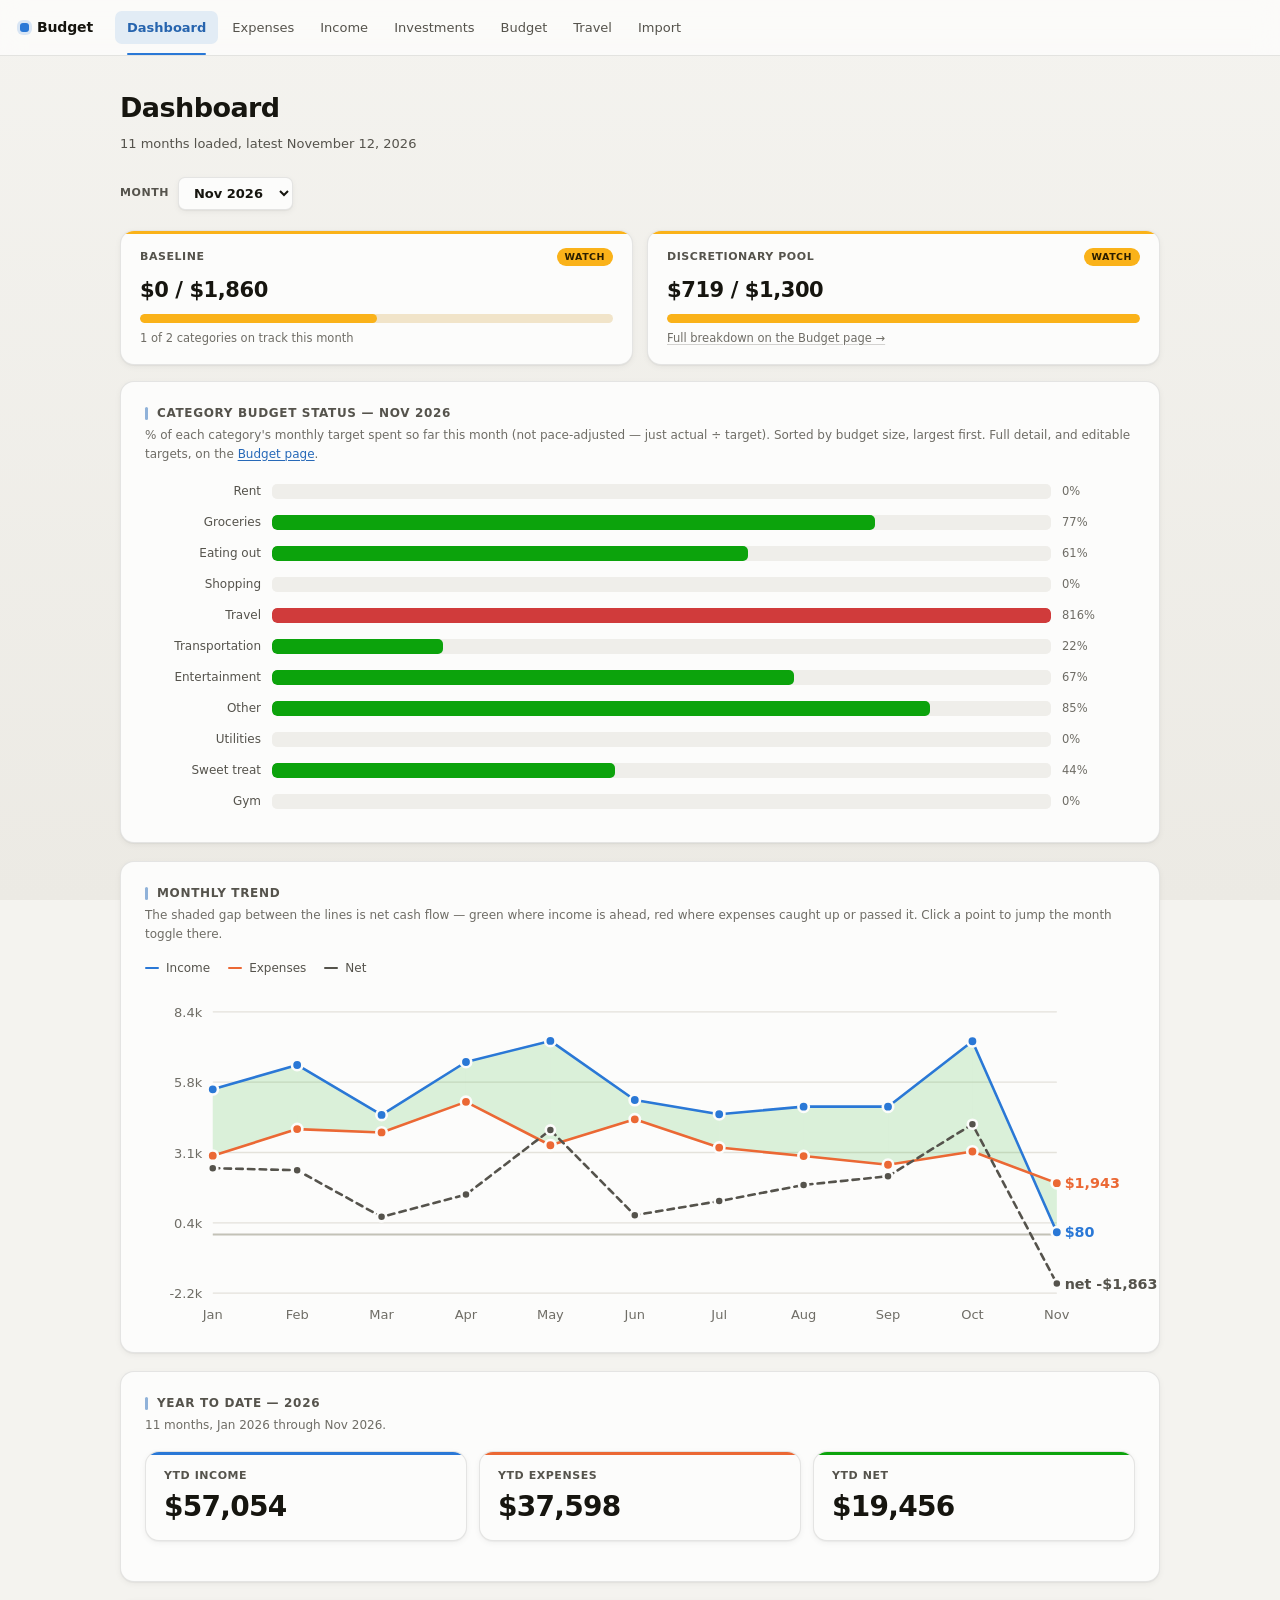
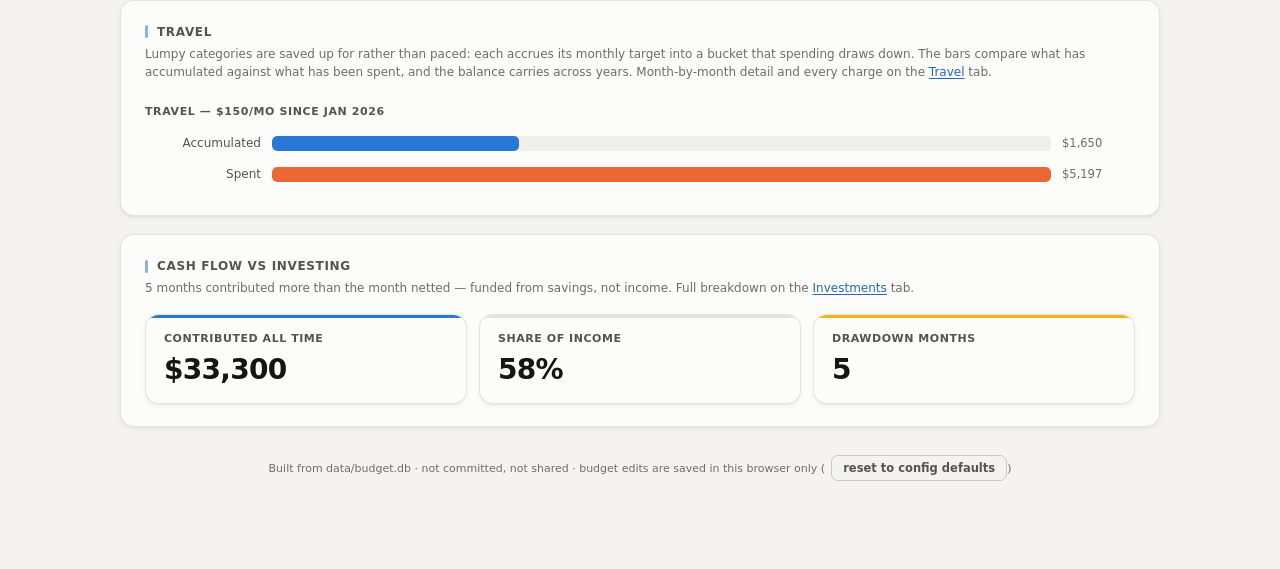
==== commit 5c40000f: "Regenerate the dashboard Co-Authored-By: Claude Opus 5 <noreply@anthropic.com>" ====
--- a/site/index.html
+++ b/site/index.html
@@ -120,7 +120,7 @@
 <div id="tooltip"></div>
 <script src="app.js"></script>
 <script>
-window.DATA = {"months": ["2026-01", "2026-02", "2026-03", "2026-04", "2026-05", "2026-06", "2026-07", "2026-08", "2026-09", "2026-10", "2026-11"], "monthLabels": {"2026-01": "Jan 2026", "2026-02": "Feb 2026", "2026-03": "Mar 2026", "2026-04": "Apr 2026", "2026-05": "May 2026", "2026-06": "Jun 2026", "2026-07": "Jul 2026", "2026-08": "Aug 2026", "2026-09": "Sep 2026", "2026-10": "Oct 2026", "2026-11": "Nov 2026"}, "livePace": 0.4, "dayOfMonth": 12, "categories": {"rent": {"label": "Rent", "cadence": "fixed", "group": "baseline", "baseTarget": 1800.0}, "utilities": {"label": "Utilities", "cadence": "variable", "group": "baseline", "baseTarget": 60.0}, "groceries": {"label": "Groceries", "cadence": "variable", "group": "discretionary", "baseTarget": 400.0}, "transportation": {"label": "Transportation", "cadence": "variable", "group": "discretionary", "baseTarget": 100.0}, "eating_out": {"label": "Eating out", "cadence": "variable", "group": "discretionary", "baseTarget": 350.0}, "sweet_treat": {"label": "Sweet treat", "cadence": "variable", "group": "discretionary", "baseTarget": 50.0}, "entertainment": {"label": "Entertainment", "cadence": "variable", "group": "discretionary", "baseTarget": 100.0}, "gym": {"label": "Gym", "cadence": "variable", "group": "discretionary", "baseTarget": 50.0}, "shopping": {"label": "Shopping", "cadence": "variable", "group": "discretionary", "baseTarget": 150.0}, "other": {"label": "Other", "cadence": "variable", "group": "discretionary", "baseTarget": 100.0}, "travel": {"label": "Travel", "cadence": "lumpy", "group": "discretionary", "baseTarget": 150.0}}, "incomeCategories": {"salary": {"label": "Salary", "isTransfer": false}, "gift": {"label": "Gift", "isTransfer": false}, "side_hustle": {"label": "Side hustle", "isTransfer": false}, "tax_refund": {"label": "Tax refund", "isTransfer": false}, "reimbursement": {"label": "Reimbursement", "isTransfer": false}, "resale": {"label": "Resale", "isTransfer": false}, "rebate": {"label": "Rebate", "isTransfer": false}, "stock_sale": {"label": "Stock sale", "isTransfer": true}, "deposit_return": {"label": "Deposit return", "isTransfer": true}}, "investmentCategories": {"brokerage": {"label": "Brokerage", "color": "var(--series-1)"}, "roth_ira": {"label": "Roth IRA", "color": "var(--series-4)"}, "emergency_fund": {"label": "Emergency fund", "color": "var(--series-3)"}, "crypto": {"label": "Crypto", "color": "var(--series-2)"}}, "byMonth": {"2026-01": {"income": 5497.73, "expense": 2984.97, "investment": 5000.0, "expenseByCat": {"eating_out": 203.14, "sweet_treat": 7.63, "transportation": 49.5, "travel": 562.42, "groceries": 211.14999999999998, "gym": 61.69, "shopping": 5.44, "rent": 1844.0, "utilities": 40.0}, "incomeByCat": {"salary": 4424.27, "gift": 1000.0, "resale": 73.46}, "transferByCat": {}, "investmentByCat": {"brokerage": 1000.0, "roth_ira": 4000.0}, "expenseTxns": [{"date": "2026-01-31", "description": "Subway", "category": "transportation", "amount": 18}, {"date": "2026-01-30", "description": "TJs + Big Apple Meat Market + Target", "category": "eating_out", "amount": 88.1}, {"date": "2026-01-28", "description": "Rent", "category": "rent", "amount": 1844}, {"date": "2026-01-28", "description": "Utilities", "category": "utilities", "amount": 40}, {"date": "2026-01-26", "description": "Costco Groceries", "category": "groceries", "amount": 111.78999999999999}, {"date": "2026-01-26", "description": "Chipotle", "category": "eating_out", "amount": 17.53}, {"date": "2026-01-25", "description": "Westway Diner", "category": "eating_out", "amount": 25}, {"date": "2026-01-25", "description": "Flight to SF", "category": "travel", "amount": 108.48}, {"date": "2026-01-25", "description": "Sunglasses", "category": "shopping", "amount": 5.44}, {"date": "2026-01-22", "description": "TJs + Target + Food Emporium + Udon", "category": "groceries", "amount": 99.36}, {"date": "2026-01-22", "description": "Naya", "category": "eating_out", "amount": 14.43}, {"date": "2026-01-22", "description": "Lifetime", "category": "gym", "amount": 61.69}, {"date": "2026-01-21", "description": "Uber+Lyft for SF", "category": "travel", "amount": 103.01}, {"date": "2026-01-21", "description": "Subway", "category": "transportation", "amount": 11.5}, {"date": "2026-01-21", "description": "Subway", "category": "transportation", "amount": 18}, {"date": "2026-01-21", "description": "Flights to SF", "category": "travel", "amount": 216.8}, {"date": "2026-01-20", "description": "DragonEats (Banh Mi)", "category": "travel", "amount": 32.86}, {"date": "2026-01-19", "description": "CVS (..)", "category": "travel", "amount": 17.29}, {"date": "2026-01-19", "description": "Ben Thai", "category": "travel", "amount": 54.96}, {"date": "2026-01-18", "description": "Sausalito Ferry + Pizza", "category": "travel", "amount": 15.35}, {"date": "2026-01-17", "description": "Tadaima", "category": "travel", "amount": 7.33}, {"date": "2026-01-17", "description": "Bi-Rite Market", "category": "travel", "amount": 6.34}, {"date": "2026-01-15", "description": "Marie's Deli (Banh Mi)", "category": "eating_out", "amount": 16.13}, {"date": "2026-01-13", "description": "Metro", "category": "transportation", "amount": 2}, {"date": "2026-01-13", "description": "Pressed Acai Bowl", "category": "eating_out", "amount": 13.95}, {"date": "2026-01-11", "description": "Omma Tofu House", "category": "eating_out", "amount": 18}, {"date": "2026-01-11", "description": "One Tea Boba", "category": "sweet_treat", "amount": 7.63}, {"date": "2026-01-10", "description": "YinTang Hotpot", "category": "eating_out", "amount": 10}], "incomeTxns": [{"date": "2026-01-23", "description": "Underdog", "category": "resale", "amount": 73.46, "kind": "income"}, {"date": "2026-01-23", "description": "Deloitte", "category": "salary", "amount": 2212.13, "kind": "income"}, {"date": "2026-01-14", "description": "Happy New Year", "category": "gift", "amount": 1000, "kind": "income"}, {"date": "2026-01-09", "description": "Deloitte", "category": "salary", "amount": 2212.14, "kind": "income"}], "investmentTxns": [{"date": "2026-01-23", "description": "MoneyLink transfer from Chase", "category": "brokerage", "amount": 1000}, {"date": "2026-01-23", "description": "MoneyLink transfer from Chase (Roth IRA)", "category": "roth_ira", "amount": 4000}]}, "2026-02": {"income": 6424.2699999999995, "expense": 3992.33, "investment": 2200.0, "expenseByCat": {"eating_out": 144.39, "gym": 298.0, "groceries": 243.45000000000002, "other": 29.92, "transportation": 68.5, "travel": 1236.8899999999999, "rent": 1844.0, "utilities": 52.0, "entertainment": 62.83, "sweet_treat": 12.35}, "incomeByCat": {"salary": 4424.27, "gift": 2000.0}, "transferByCat": {}, "investmentByCat": {"brokerage": 2200.0}, "expenseTxns": [{"date": "2026-02-28", "description": "Salt Bread + Matcha", "category": "sweet_treat", "amount": 12.35}, {"date": "2026-02-28", "description": "Amy Ruth's Soul Food", "category": "eating_out", "amount": 30}, {"date": "2026-02-28", "description": "Trader Joe's", "category": "groceries", "amount": 91.87}, {"date": "2026-02-28", "description": "Subway", "category": "transportation", "amount": 21}, {"date": "2026-02-27", "description": "Rent", "category": "rent", "amount": 1844}, {"date": "2026-02-27", "description": "Utilities", "category": "utilities", "amount": 52}, {"date": "2026-02-27", "description": "Night out (karaoke + pocha + uber + fluffies)", "category": "entertainment", "amount": 62.83}, {"date": "2026-02-26", "description": "Duke's", "category": "eating_out", "amount": 17.96}, {"date": "2026-02-22", "description": "Springbone", "category": "eating_out", "amount": 25.91}, {"date": "2026-02-21", "description": "Subway", "category": "transportation", "amount": 21}, {"date": "2026-02-20", "description": "Trader Joe's", "category": "groceries", "amount": 129.17000000000002}, {"date": "2026-02-16", "description": "PhotoBooth", "category": "travel", "amount": 15}, {"date": "2026-02-16", "description": "Lyft Ride", "category": "travel", "amount": 14.24}, {"date": "2026-02-16", "description": "Malatang", "category": "travel", "amount": 51.61}, {"date": "2026-02-15", "description": "Lunch w/ Shashank", "category": "eating_out", "amount": 40}, {"date": "2026-02-15", "description": "Paper towels + Tissues", "category": "other", "amount": 12.5}, {"date": "2026-02-14", "description": "Khao Tiew", "category": "travel", "amount": 80.75}, {"date": "2026-02-13", "description": "Clipper", "category": "travel", "amount": 21.6}, {"date": "2026-02-12", "description": "Trader Joe's (Flowers + Choclate)", "category": "travel", "amount": 27.23}, {"date": "2026-02-12", "description": "O2 Valley", "category": "travel", "amount": 18.94}, {"date": "2026-02-12", "description": "Pho Element", "category": "travel", "amount": 45.99}, {"date": "2026-02-11", "description": "Subway", "category": "transportation", "amount": 11.5}, {"date": "2026-02-09", "description": "Korea Flight", "category": "travel", "amount": 961.53}, {"date": "2026-02-08", "description": "Glossier Lip Balm", "category": "other", "amount": 17.42}, {"date": "2026-02-08", "description": "Subway", "category": "transportation", "amount": 15}, {"date": "2026-02-06", "description": "TJs Run", "category": "groceries", "amount": 22.41}, {"date": "2026-02-04", "description": "Duke's Bibimbap", "category": "eating_out", "amount": 18}, {"date": "2026-02-03", "description": "Lifetime", "category": "gym", "amount": 298}, {"date": "2026-02-01", "description": "Chipotle", "category": "eating_out", "amount": 12.52}], "incomeTxns": [{"date": "2026-02-20", "description": "Deloitte", "category": "salary", "amount": 2212.13, "kind": "income"}, {"date": "2026-02-18", "description": "Red Envelopes", "category": "gift", "amount": 2000, "kind": "income"}, {"date": "2026-02-06", "description": "Deloitte", "category": "salary", "amount": 2212.14, "kind": "income"}], "investmentTxns": [{"date": "2026-02-06", "description": "MoneyLink transfer from Chase", "category": "brokerage", "amount": 200}, {"date": "2026-02-06", "description": "MoneyLink transfer from Chase", "category": "brokerage", "amount": 2000}]}, "2026-03": {"income": 4529.28, "expense": 3865.71, "investment": 0.0, "expenseByCat": {"gym": 381.1, "groceries": 624.5100000000001, "eating_out": 183.63, "transportation": 56.0, "entertainment": 238.25, "shopping": 155.17000000000002, "other": 180.0, "sweet_treat": 13.600000000000001, "travel": 139.4, "rent": 1844.0, "utilities": 50.05}, "incomeByCat": {"reimbursement": 105.0, "salary": 4424.28}, "transferByCat": {}, "investmentByCat": {}, "expenseTxns": [{"date": "2026-03-31", "description": "Costco Groceries", "category": "groceries", "amount": 51.46}, {"date": "2026-03-31", "description": "Urgent Care + Antibiotics", "category": "other", "amount": 30}, {"date": "2026-03-31", "description": "Rent", "category": "rent", "amount": 1844}, {"date": "2026-03-31", "description": "Utilities", "category": "utilities", "amount": 50.05}, {"date": "2026-03-30", "description": "Target", "category": "groceries", "amount": 40.709999999999994}, {"date": "2026-03-29", "description": "Lifetime - penalty", "category": "gym", "amount": 41.8}, {"date": "2026-03-29", "description": "Apollo Bagels", "category": "eating_out", "amount": 14.7}, {"date": "2026-03-29", "description": "Molly Tea", "category": "sweet_treat", "amount": 7.61}, {"date": "2026-03-28", "description": "L'industrie", "category": "eating_out", "amount": 7}, {"date": "2026-03-28", "description": "Movies", "category": "entertainment", "amount": 25}, {"date": "2026-03-28", "description": "Taxi + Uber", "category": "transportation", "amount": 8}, {"date": "2026-03-26", "description": "Mission NYC", "category": "entertainment", "amount": 30}, {"date": "2026-03-26", "description": "Naya", "category": "eating_out", "amount": 14.43}, {"date": "2026-03-25", "description": "Night-out w/ Coworkers", "category": "entertainment", "amount": 100}, {"date": "2026-03-25", "description": "Flight to NYC from SF", "category": "travel", "amount": 139.4}, {"date": "2026-03-24", "description": "Stomach Flu meds + bread", "category": "groceries", "amount": 24.76}, {"date": "2026-03-23", "description": "Costco Groceries", "category": "groceries", "amount": 69.57}, {"date": "2026-03-22", "description": "Uniqlo", "category": "shopping", "amount": 84.8}, {"date": "2026-03-22", "description": "Target", "category": "groceries", "amount": 26.06}, {"date": "2026-03-22", "description": "Subway", "category": "transportation", "amount": 9}, {"date": "2026-03-21", "description": "Hom Caf\u00e9 Matcha", "category": "sweet_treat", "amount": 5.99}, {"date": "2026-03-21", "description": "Chick Fila", "category": "eating_out", "amount": 12.74}, {"date": "2026-03-20", "description": "Trader Joe's", "category": "groceries", "amount": 76.07}, {"date": "2026-03-18", "description": "AMEX Annual Fee", "category": "other", "amount": 150}, {"date": "2026-03-15", "description": "Subway", "category": "transportation", "amount": 21}, {"date": "2026-03-15", "description": "Lifetime Smoothie", "category": "eating_out", "amount": 15.16}, {"date": "2026-03-14", "description": "Chipotle", "category": "eating_out", "amount": 17.75}, {"date": "2026-03-14", "description": "Lifetime - penalty", "category": "gym", "amount": 41.8}, {"date": "2026-03-13", "description": "Trader Joe's", "category": "groceries", "amount": 62.73}, {"date": "2026-03-13", "description": "Tofu Tofu", "category": "eating_out", "amount": 75.5}, {"date": "2026-03-12", "description": "Target", "category": "groceries", "amount": 41.02}, {"date": "2026-03-12", "description": "Amazon - Macbook case, Usb", "category": "shopping", "amount": 70.37}, {"date": "2026-03-10", "description": "Bay to Breakers", "category": "entertainment", "amount": 83.25}, {"date": "2026-03-08", "description": "Subway", "category": "transportation", "amount": 18}, {"date": "2026-03-07", "description": "Prince St. Pizza", "category": "eating_out", "amount": 8.17}, {"date": "2026-03-07", "description": "Chipotle", "category": "eating_out", "amount": 18.18}, {"date": "2026-03-07", "description": "Trader Joe's", "category": "groceries", "amount": 105.63}, {"date": "2026-03-06", "description": "Target", "category": "groceries", "amount": 34.629999999999995}, {"date": "2026-03-01", "description": "Lifetime", "category": "gym", "amount": 297.5}, {"date": "2026-03-01", "description": "Trader Joe's", "category": "groceries", "amount": 91.87}], "incomeTxns": [{"date": "2026-03-22", "description": "Deloitte", "category": "salary", "amount": 2212.14, "kind": "income"}, {"date": "2026-03-06", "description": "Deloitte", "category": "salary", "amount": 2212.14, "kind": "income"}, {"date": "2026-03-02", "description": "Eye Medical Reimbursement", "category": "reimbursement", "amount": 105, "kind": "income"}], "investmentTxns": []}, "2026-04": {"income": 6534.360000000001, "expense": 5027.04, "investment": 0.0, "expenseByCat": {"gym": 297.5, "groceries": 214.46, "other": 583.0, "sweet_treat": 59.25999999999999, "eating_out": 513.65, "entertainment": 62.84, "transportation": 78.0, "travel": 1319.33, "rent": 1844.0, "utilities": 55.0}, "incomeByCat": {"salary": 3654.36, "tax_refund": 2880.0}, "transferByCat": {}, "investmentByCat": {}, "expenseTxns": [{"date": "2026-04-30", "description": "Running Gels", "category": "entertainment", "amount": 33}, {"date": "2026-04-29", "description": "Rent", "category": "rent", "amount": 1844}, {"date": "2026-04-29", "description": "Utilities", "category": "utilities", "amount": 55}, {"date": "2026-04-28", "description": "Olive Young", "category": "travel", "amount": 52.41}, {"date": "2026-04-28", "description": "Convenience Stores", "category": "travel", "amount": 89.57}, {"date": "2026-04-28", "description": "Korea Misc.", "category": "travel", "amount": 121.13999999999999}, {"date": "2026-04-28", "description": "Trader Joe's", "category": "groceries", "amount": 62.87}, {"date": "2026-04-28", "description": "Target", "category": "groceries", "amount": 38.47}, {"date": "2026-04-27", "description": "Chain", "category": "travel", "amount": 101.69}, {"date": "2026-04-26", "description": "Musinsa", "category": "travel", "amount": 54.16}, {"date": "2026-04-25", "description": "Uniqlo Drop", "category": "travel", "amount": 179.44}, {"date": "2026-04-25", "description": "Haircut + hair cream", "category": "travel", "amount": 58.36}, {"date": "2026-04-24", "description": "Luh Calm Fit", "category": "travel", "amount": 100.91}, {"date": "2026-04-23", "description": "Gentle Monsters", "category": "travel", "amount": 218.5}, {"date": "2026-04-22", "description": "MLB-shirt", "category": "travel", "amount": 45.09}, {"date": "2026-04-21", "description": "Woodaepobeulraeg", "category": "travel", "amount": 59.13}, {"date": "2026-04-20", "description": "Uber for Korea", "category": "travel", "amount": 19.94}, {"date": "2026-04-20", "description": "Cash for Korea", "category": "travel", "amount": 200}, {"date": "2026-04-20", "description": "Capital One Annual Fee", "category": "other", "amount": 395}, {"date": "2026-04-20", "description": "Esim for Korea", "category": "travel", "amount": 18.99}, {"date": "2026-04-19", "description": "Subway", "category": "transportation", "amount": 24}, {"date": "2026-04-19", "description": "Souraji", "category": "eating_out", "amount": 130.65}, {"date": "2026-04-18", "description": "Raku + Pizza", "category": "eating_out", "amount": 42.39}, {"date": "2026-04-18", "description": "Matcha", "category": "sweet_treat", "amount": 8.44}, {"date": "2026-04-16", "description": "Los Tacos", "category": "eating_out", "amount": 12.96}, {"date": "2026-04-16", "description": "Jollibee", "category": "eating_out", "amount": 21}, {"date": "2026-04-15", "description": "Claude", "category": "other", "amount": 20}, {"date": "2026-04-14", "description": "Taxes", "category": "other", "amount": 88}, {"date": "2026-04-13", "description": "Tennis Balls", "category": "entertainment", "amount": 10}, {"date": "2026-04-12", "description": "Subway", "category": "transportation", "amount": 21}, {"date": "2026-04-11", "description": "Kettl + Kijitora Matcha", "category": "sweet_treat", "amount": 16.88}, {"date": "2026-04-11", "description": "Birds of a Feather + Radio Bakery", "category": "eating_out", "amount": 50}, {"date": "2026-04-10", "description": "Target", "category": "groceries", "amount": 25.7}, {"date": "2026-04-08", "description": "Whole Foods", "category": "groceries", "amount": 3.29}, {"date": "2026-04-07", "description": "Broad Nosh Bagels", "category": "eating_out", "amount": 19.99}, {"date": "2026-04-06", "description": "Subway", "category": "transportation", "amount": 33}, {"date": "2026-04-06", "description": "Sorate", "category": "sweet_treat", "amount": 7.84}, {"date": "2026-04-05", "description": "Fish Cheeks", "category": "eating_out", "amount": 93.66}, {"date": "2026-04-05", "description": "AunTea Jenny", "category": "sweet_treat", "amount": 7.62}, {"date": "2026-04-04", "description": "Luckin Coffee", "category": "sweet_treat", "amount": 2.17}, {"date": "2026-04-04", "description": "Nubiani", "category": "eating_out", "amount": 143}, {"date": "2026-04-04", "description": "Wine", "category": "entertainment", "amount": 19.84}, {"date": "2026-04-03", "description": "ATM Withdrawal", "category": "other", "amount": 80}, {"date": "2026-04-03", "description": "HeyTea", "category": "sweet_treat", "amount": 16.31}, {"date": "2026-04-02", "description": "Trader Joe's", "category": "groceries", "amount": 84.13}, {"date": "2026-04-01", "description": "Lifetime", "category": "gym", "amount": 297.5}], "incomeTxns": [{"date": "2026-04-21", "description": "Tax Refund - Federal", "category": "tax_refund", "amount": 2615, "kind": "income"}, {"date": "2026-04-21", "description": "Tax Refund - State", "category": "tax_refund", "amount": 265, "kind": "income"}, {"date": "2026-04-17", "description": "Deloitte", "category": "salary", "amount": 1800.2, "kind": "income"}, {"date": "2026-04-03", "description": "Deloitte", "category": "salary", "amount": 1854.16, "kind": "income"}], "investmentTxns": []}, "2026-05": {"income": 7337.33, "expense": 3380.2, "investment": 3500.0, "expenseByCat": {"gym": 269.0, "groceries": 236.70000000000002, "transportation": 100.97, "eating_out": 240.47000000000003, "shopping": 85.0, "entertainment": 226.99, "sweet_treat": 22.74, "other": 90.68, "travel": 243.71, "utilities": 63.94, "rent": 1800.0}, "incomeByCat": {"salary": 7227.33, "resale": 110.0}, "transferByCat": {"stock_sale": 2000.0}, "investmentByCat": {"roth_ira": 3500.0}, "expenseTxns": [{"date": "2026-05-30", "description": "Subway", "category": "transportation", "amount": 9.34}, {"date": "2026-05-30", "description": "Utilities", "category": "utilities", "amount": 63.94}, {"date": "2026-05-30", "description": "Rent", "category": "rent", "amount": 1800}, {"date": "2026-05-28", "description": "Drinks w Tennis Tuesday", "category": "entertainment", "amount": 36.72}, {"date": "2026-05-28", "description": "Drinking w QCS gang", "category": "entertainment", "amount": 110.35}, {"date": "2026-05-26", "description": "Hotel for Santa Rosa", "category": "travel", "amount": 243.71}, {"date": "2026-05-24", "description": "Subway", "category": "transportation", "amount": 17.75}, {"date": "2026-05-23", "description": "E-bike", "category": "transportation", "amount": 3.34}, {"date": "2026-05-22", "description": "Gum + Cane's", "category": "sweet_treat", "amount": 6.41}, {"date": "2026-05-20", "description": "Apple Storage", "category": "other", "amount": 90.68}, {"date": "2026-05-20", "description": "Groceries - Target", "category": "groceries", "amount": 90.68}, {"date": "2026-05-18", "description": "Uber - SF", "category": "transportation", "amount": 37.54}, {"date": "2026-05-17", "description": "Original Joe's + Salt Straw", "category": "eating_out", "amount": 54.05}, {"date": "2026-05-16", "description": "Perilla - Pho", "category": "eating_out", "amount": 50.77}, {"date": "2026-05-16", "description": "Night out - drinks", "category": "entertainment", "amount": 36.92}, {"date": "2026-05-15", "description": "Trader Joe's (water)", "category": "groceries", "amount": 8.02}, {"date": "2026-05-15", "description": "Gott's + Gott's Soft-serve", "category": "eating_out", "amount": 54.12}, {"date": "2026-05-11", "description": "Poke", "category": "eating_out", "amount": 17.7}, {"date": "2026-05-10", "description": "Subway", "category": "transportation", "amount": 3}, {"date": "2026-05-09", "description": "DayDrinks", "category": "sweet_treat", "amount": 16.33}, {"date": "2026-05-09", "description": "Big Apple Market", "category": "groceries", "amount": 10.31}, {"date": "2026-05-07", "description": "Shake Shack", "category": "eating_out", "amount": 11.97}, {"date": "2026-05-07", "description": "Haus Beater", "category": "shopping", "amount": 85}, {"date": "2026-05-07", "description": "Mission NYC + alc", "category": "entertainment", "amount": 43}, {"date": "2026-05-05", "description": "Taco Bell", "category": "eating_out", "amount": 11.41}, {"date": "2026-05-03", "description": "Subway", "category": "transportation", "amount": 30}, {"date": "2026-05-03", "description": "Chipotle", "category": "eating_out", "amount": 40.45}, {"date": "2026-05-02", "description": "Trader Joe's", "category": "groceries", "amount": 127.69}, {"date": "2026-05-01", "description": "Lifetime", "category": "gym", "amount": 269}], "incomeTxns": [{"date": "2026-05-29", "description": "FB Marketplace BS", "category": "resale", "amount": 110, "kind": "income"}, {"date": "2026-05-29", "description": "Deloitte", "category": "salary", "amount": 2229.22, "kind": "income"}, {"date": "2026-05-15", "description": "Deloitte", "category": "salary", "amount": 2768.89, "kind": "income"}, {"date": "2026-05-11", "description": "Stock Money", "category": "stock_sale", "amount": 2000, "kind": "transfer"}, {"date": "2026-05-01", "description": "Deloitte", "category": "salary", "amount": 2229.22, "kind": "income"}], "investmentTxns": [{"date": "2026-05-19", "description": "MoneyLink transfer from Chase (Roth IRA)", "category": "roth_ira", "amount": 1500}, {"date": "2026-05-19", "description": "MoneyLink transfer from Chase (Roth IRA)", "category": "roth_ira", "amount": 2000}]}, "2026-06": {"income": 5092.84, "expense": 4362.880000000001, "investment": 5000.0, "expenseByCat": {"other": 93.77000000000001, "shopping": 1549.0300000000002, "eating_out": 345.19000000000005, "groceries": 327.56999999999994, "sweet_treat": 35.47, "transportation": 151.39, "entertainment": 60.46, "rent": 1800.0}, "incomeByCat": {"side_hustle": 295.0, "salary": 4797.84}, "transferByCat": {"deposit_return": 1801.25, "stock_sale": 3000.0}, "investmentByCat": {"brokerage": 5000.0}, "expenseTxns": [{"date": "2026-06-30", "description": "Trader Joes'", "category": "groceries", "amount": 43.66}, {"date": "2026-06-30", "description": "Rent", "category": "rent", "amount": 1800}, {"date": "2026-06-29", "description": "Matcha w boys", "category": "sweet_treat", "amount": 8.42}, {"date": "2026-06-29", "description": "Mid ramen w boys", "category": "eating_out", "amount": 17}, {"date": "2026-06-29", "description": "Clipper Weekend", "category": "transportation", "amount": 22.1}, {"date": "2026-06-28", "description": "Urban Outfitter Jeans", "category": "other", "amount": 75.73}, {"date": "2026-06-28", "description": "Amazon misc.", "category": "shopping", "amount": 64.65}, {"date": "2026-06-27", "description": "Pho Dinner", "category": "eating_out", "amount": 51.59}, {"date": "2026-06-27", "description": "Swenson Ice Cream", "category": "sweet_treat", "amount": 10.9}, {"date": "2026-06-26", "description": "Uber", "category": "transportation", "amount": 12.65}, {"date": "2026-06-26", "description": "Biergarten", "category": "entertainment", "amount": 43.46}, {"date": "2026-06-21", "description": "Panda", "category": "eating_out", "amount": 14.98}, {"date": "2026-06-21", "description": "Jamba", "category": "sweet_treat", "amount": 1}, {"date": "2026-06-18", "description": "Costco chicken bake", "category": "eating_out", "amount": 4.38}, {"date": "2026-06-18", "description": "Amazon Misc.", "category": "shopping", "amount": 198.71000000000004}, {"date": "2026-06-17", "description": "Badminton", "category": "entertainment", "amount": 17}, {"date": "2026-06-17", "description": "Uber + Clipper + Clipper", "category": "transportation", "amount": 27.689999999999998}, {"date": "2026-06-15", "description": "UG Tea", "category": "sweet_treat", "amount": 7.4}, {"date": "2026-06-15", "description": "Marshalls", "category": "shopping", "amount": 40}, {"date": "2026-06-15", "description": "Costco", "category": "shopping", "amount": 97}, {"date": "2026-06-14", "description": "Dish Dash", "category": "eating_out", "amount": 76}, {"date": "2026-06-14", "description": "Uber", "category": "transportation", "amount": 11.15}, {"date": "2026-06-13", "description": "Car Wash", "category": "transportation", "amount": 15}, {"date": "2026-06-13", "description": "Target", "category": "other", "amount": 9.76}, {"date": "2026-06-12", "description": "Uber + Clipper", "category": "transportation", "amount": 38.92}, {"date": "2026-06-11", "description": "Bafang + Molly Tea", "category": "eating_out", "amount": 21.2}, {"date": "2026-06-11", "description": "Parking", "category": "transportation", "amount": 7.96}, {"date": "2026-06-10", "description": "Parking", "category": "transportation", "amount": 7.96}, {"date": "2026-06-09", "description": "Izumi", "category": "sweet_treat", "amount": 7.75}, {"date": "2026-06-09", "description": "Katsu", "category": "eating_out", "amount": 29}, {"date": "2026-06-09", "description": "Parking", "category": "transportation", "amount": 7.96}, {"date": "2026-06-08", "description": "Amazon orders", "category": "shopping", "amount": 246.41}, {"date": "2026-06-08", "description": "Trader Joe's", "category": "groceries", "amount": 67.92}, {"date": "2026-06-08", "description": "99 Ranch", "category": "groceries", "amount": 56.28}, {"date": "2026-06-07", "description": "Zareen's", "category": "eating_out", "amount": 63.46}, {"date": "2026-06-07", "description": "Ikea", "category": "shopping", "amount": 176.7}, {"date": "2026-06-07", "description": "Costco", "category": "shopping", "amount": 200}, {"date": "2026-06-07", "description": "Costco", "category": "groceries", "amount": 159.71}, {"date": "2026-06-06", "description": "Subway", "category": "eating_out", "amount": 17.81}, {"date": "2026-06-06", "description": "Whole Foods", "category": "eating_out", "amount": 20.68}, {"date": "2026-06-06", "description": "Target", "category": "shopping", "amount": 94.95}, {"date": "2026-06-04", "description": "In n out + Dave's w/Spencer", "category": "eating_out", "amount": 29.09}, {"date": "2026-06-03", "description": "Amazon prime", "category": "other", "amount": 8.28}, {"date": "2026-06-03", "description": "Bed + bed frame + blankets", "category": "shopping", "amount": 430.61}], "incomeTxns": [{"date": "2026-06-26", "description": "Deloitte", "category": "salary", "amount": 2450.75, "kind": "income"}, {"date": "2026-06-23", "description": "Stock Money", "category": "stock_sale", "amount": 1000, "kind": "transfer"}, {"date": "2026-06-21", "description": "Stock Money", "category": "stock_sale", "amount": 2000, "kind": "transfer"}, {"date": "2026-06-19", "description": "Security Deposit", "category": "deposit_return", "amount": 1801.25, "kind": "transfer"}, {"date": "2026-06-12", "description": "Deloitte", "category": "salary", "amount": 2347.09, "kind": "income"}, {"date": "2026-06-01", "description": "Draftkings + Fanduel", "category": "side_hustle", "amount": 295, "kind": "income"}], "investmentTxns": [{"date": "2026-06-09", "description": "MoneyLink transfer from Chase", "category": "brokerage", "amount": 5000}]}, "2026-07": {"income": 4553.969999999999, "expense": 3289.57, "investment": 10600.0, "expenseByCat": {"eating_out": 373.86999999999995, "sweet_treat": 74.9, "other": 168.94, "groceries": 483.34, "transportation": 102.97, "shopping": 60.85, "gym": 13.0, "entertainment": 76.7, "travel": 135.0, "rent": 1800.0}, "incomeByCat": {"salary": 4553.969999999999}, "transferByCat": {}, "investmentByCat": {"brokerage": 10600.0}, "expenseTxns": [{"date": "2026-07-31", "description": "Tennis Lights", "category": "entertainment", "amount": 5}, {"date": "2026-07-31", "description": "Daves Hot Chicken", "category": "eating_out", "amount": 19.2}, {"date": "2026-07-29", "description": "Claude", "category": "other", "amount": 20}, {"date": "2026-07-29", "description": "Tennis Lights", "category": "entertainment", "amount": 5}, {"date": "2026-07-28", "description": "Rent", "category": "rent", "amount": 1800}, {"date": "2026-07-28", "description": "Walgreens", "category": "other", "amount": 4.38}, {"date": "2026-07-28", "description": "TJs", "category": "groceries", "amount": 74.44}, {"date": "2026-07-26", "description": "Subway", "category": "eating_out", "amount": 15.18}, {"date": "2026-07-26", "description": "Salt and Straw", "category": "sweet_treat", "amount": 6.5}, {"date": "2026-07-26", "description": "Whole Foods Sandwiches", "category": "eating_out", "amount": 26.2}, {"date": "2026-07-26", "description": "Dave and Busters", "category": "travel", "amount": 28}, {"date": "2026-07-26", "description": "Burke's Canoe", "category": "travel", "amount": 97}, {"date": "2026-07-26", "description": "Boba Gusy", "category": "sweet_treat", "amount": 7.14}, {"date": "2026-07-25", "description": "Santa Rosa Parkin", "category": "transportation", "amount": 4.25}, {"date": "2026-07-25", "description": "Armstrong Parking", "category": "travel", "amount": 10}, {"date": "2026-07-24", "description": "Costco Food", "category": "eating_out", "amount": 8.13}, {"date": "2026-07-24", "description": "Uber", "category": "transportation", "amount": 10.19}, {"date": "2026-07-21", "description": "Haircut", "category": "other", "amount": 25}, {"date": "2026-07-20", "description": "Clipper Weekend", "category": "transportation", "amount": 11.35}, {"date": "2026-07-20", "description": "iCloud", "category": "other", "amount": 2.99}, {"date": "2026-07-19", "description": "Juniper Caf\u00e9", "category": "sweet_treat", "amount": 13.75}, {"date": "2026-07-19", "description": "Spin Scooter", "category": "transportation", "amount": 5.22}, {"date": "2026-07-18", "description": "TJs + 99 Ranch", "category": "groceries", "amount": 40.44}, {"date": "2026-07-18", "description": "Udon Mugizo", "category": "eating_out", "amount": 60.22}, {"date": "2026-07-16", "description": "Hey Tea", "category": "sweet_treat", "amount": 7.99}, {"date": "2026-07-15", "description": "Vegas Dinner", "category": "eating_out", "amount": 25}, {"date": "2026-07-15", "description": "Vegas Alc", "category": "entertainment", "amount": 15.7}, {"date": "2026-07-15", "description": "Groceries - Costco", "category": "groceries", "amount": 104.68}, {"date": "2026-07-15", "description": "Clothes - Costco", "category": "shopping", "amount": 43.85}, {"date": "2026-07-15", "description": "Parking", "category": "transportation", "amount": 10}, {"date": "2026-07-12", "description": "Taco Bell", "category": "eating_out", "amount": 14.04}, {"date": "2026-07-12", "description": "Vegas Ubers", "category": "transportation", "amount": 35}, {"date": "2026-07-11", "description": "Vegas Gambling", "category": "entertainment", "amount": 51}, {"date": "2026-07-11", "description": "Panda Express", "category": "eating_out", "amount": 12.03}, {"date": "2026-07-10", "description": "Lagree Class", "category": "gym", "amount": 13}, {"date": "2026-07-09", "description": "In n Out w/ Hannah", "category": "eating_out", "amount": 21.55}, {"date": "2026-07-09", "description": "Blanket for couch", "category": "shopping", "amount": 17}, {"date": "2026-07-09", "description": "In n Out w/ Dad", "category": "eating_out", "amount": 16.41}, {"date": "2026-07-08", "description": "Soda", "category": "sweet_treat", "amount": 2.78}, {"date": "2026-07-08", "description": "Metroooo", "category": "other", "amount": 65.2}, {"date": "2026-07-06", "description": "Amazon", "category": "other", "amount": 20}, {"date": "2026-07-06", "description": "Trader Joe's", "category": "groceries", "amount": 20.77}, {"date": "2026-07-05", "description": "Another Caf\u00e9", "category": "sweet_treat", "amount": 4.5}, {"date": "2026-07-05", "description": "Uber", "category": "transportation", "amount": 11.74}, {"date": "2026-07-04", "description": "Costco", "category": "groceries", "amount": 243.01}, {"date": "2026-07-04", "description": "Komeya", "category": "eating_out", "amount": 73.54}, {"date": "2026-07-04", "description": "Yasijang", "category": "eating_out", "amount": 38}, {"date": "2026-07-04", "description": "Uber", "category": "transportation", "amount": 15.22}, {"date": "2026-07-03", "description": "Whole Foods", "category": "sweet_treat", "amount": 18.3}, {"date": "2026-07-03", "description": "Target (Card/Calendar)", "category": "other", "amount": 31.37}, {"date": "2026-07-02", "description": "Hey Tea", "category": "sweet_treat", "amount": 6.99}, {"date": "2026-07-02", "description": "Tony's", "category": "eating_out", "amount": 8.37}, {"date": "2026-07-01", "description": "Zareen's + Somi Somi", "category": "eating_out", "amount": 36}, {"date": "2026-07-01", "description": "Somi Somi", "category": "sweet_treat", "amount": 6.95}], "incomeTxns": [{"date": "2026-07-24", "description": "Deloitte", "category": "salary", "amount": 2103.04, "kind": "income"}, {"date": "2026-07-10", "description": "Deloitte", "category": "salary", "amount": 2450.93, "kind": "income"}], "investmentTxns": [{"date": "2026-07-27", "description": "MoneyLink transfer from Chase", "category": "brokerage", "amount": 1600}, {"date": "2026-07-06", "description": "MoneyLink transfer from Chase", "category": "brokerage", "amount": 2000}, {"date": "2026-07-06", "description": "MoneyLink transfer from Chase", "category": "brokerage", "amount": 3000}, {"date": "2026-07-01", "description": "MoneyLink transfer from Chase", "category": "brokerage", "amount": 4000}]}, "2026-08": {"income": 4842.23, "expense": 2969.4, "investment": 0.0, "expenseByCat": {"transportation": 93.48, "sweet_treat": 52.07, "eating_out": 409.22999999999996, "other": 56.21, "groceries": 304.42, "shopping": 124.16, "entertainment": 129.83, "rent": 1800.0}, "incomeByCat": {"salary": 4842.23}, "transferByCat": {}, "investmentByCat": {}, "expenseTxns": [{"date": "2026-08-31", "description": "Com Tam Thien Huong", "category": "eating_out", "amount": 41.88}, {"date": "2026-08-30", "description": "Tacos", "category": "eating_out", "amount": 7}, {"date": "2026-08-30", "description": "Uber", "category": "transportation", "amount": 12.89}, {"date": "2026-08-30", "description": "Omee Lunch", "category": "eating_out", "amount": 24.15}, {"date": "2026-08-30", "description": "Trader Joe's", "category": "groceries", "amount": 9.38}, {"date": "2026-08-30", "description": "Target (cleaning supplies)", "category": "shopping", "amount": 43.35}, {"date": "2026-08-29", "description": "Clipper", "category": "transportation", "amount": 8.5}, {"date": "2026-08-29", "description": "Costco Lunch", "category": "eating_out", "amount": 3.83}, {"date": "2026-08-29", "description": "Costco Groceries", "category": "groceries", "amount": 108.52}, {"date": "2026-08-28", "description": "Fantasy Football Draft", "category": "other", "amount": 25}, {"date": "2026-08-28", "description": "Caltrain", "category": "transportation", "amount": 8.5}, {"date": "2026-08-28", "description": "Thonglor (Dinner)", "category": "eating_out", "amount": 46.28}, {"date": "2026-08-28", "description": "Claude", "category": "other", "amount": 20}, {"date": "2026-08-28", "description": "Shooters", "category": "entertainment", "amount": 9.96}, {"date": "2026-08-27", "description": "Chipotle", "category": "eating_out", "amount": 14.21}, {"date": "2026-08-27", "description": "Trader Joe's", "category": "groceries", "amount": 58}, {"date": "2026-08-25", "description": "Rent", "category": "rent", "amount": 1800}, {"date": "2026-08-25", "description": "Heytea", "category": "sweet_treat", "amount": 7.99}, {"date": "2026-08-20", "description": "Giants Game Ticket", "category": "entertainment", "amount": 42}, {"date": "2026-08-20", "description": "Trader Joe's", "category": "groceries", "amount": 17.66}, {"date": "2026-08-20", "description": "Apple", "category": "other", "amount": 2.99}, {"date": "2026-08-20", "description": "Pizza", "category": "eating_out", "amount": 9.68}, {"date": "2026-08-20", "description": "Molly Tea", "category": "sweet_treat", "amount": 7.86}, {"date": "2026-08-16", "description": "Sunright Tea Studio", "category": "sweet_treat", "amount": 13.55}, {"date": "2026-08-16", "description": "Safeway", "category": "groceries", "amount": 4.89}, {"date": "2026-08-15", "description": "Tobang Korean BBQ", "category": "eating_out", "amount": 50}, {"date": "2026-08-14", "description": "Liang's Villa", "category": "eating_out", "amount": 52}, {"date": "2026-08-14", "description": "Trader Joe's", "category": "groceries", "amount": 41.73}, {"date": "2026-08-14", "description": "99 Ranch #1768", "category": "groceries", "amount": 13.43}, {"date": "2026-08-13", "description": "CTLP*CSC SERV (tire air pump)", "category": "transportation", "amount": 6}, {"date": "2026-08-12", "description": "South Bay Tennis Flex", "category": "entertainment", "amount": 51.61}, {"date": "2026-08-09", "description": "Corgi Caf\u00e9", "category": "sweet_treat", "amount": 5.97}, {"date": "2026-08-09", "description": "Clipper", "category": "transportation", "amount": 32.35}, {"date": "2026-08-09", "description": "In n Out", "category": "eating_out", "amount": 9.88}, {"date": "2026-08-08", "description": "Sourdough Sandwiches", "category": "eating_out", "amount": 29.75}, {"date": "2026-08-08", "description": "Ciders", "category": "entertainment", "amount": 26.259999999999998}, {"date": "2026-08-06", "description": "Golden Gate Bridge Toll", "category": "transportation", "amount": 11.25}, {"date": "2026-08-06", "description": "Zareens", "category": "eating_out", "amount": 46.64}, {"date": "2026-08-06", "description": "Boba - Tong Sui", "category": "sweet_treat", "amount": 8.95}, {"date": "2026-08-06", "description": "Birria Tacos", "category": "eating_out", "amount": 24.93}, {"date": "2026-08-04", "description": "Parking", "category": "transportation", "amount": 9.99}, {"date": "2026-08-04", "description": "Barnes and Nobles", "category": "shopping", "amount": 80.81}, {"date": "2026-08-03", "description": "Tissue Box", "category": "other", "amount": 8.22}, {"date": "2026-08-03", "description": "T&T Groceries", "category": "groceries", "amount": 50.81}, {"date": "2026-08-03", "description": "T&T Boat", "category": "eating_out", "amount": 35}, {"date": "2026-08-01", "description": "Parking", "category": "transportation", "amount": 4}, {"date": "2026-08-01", "description": "Cere Tea", "category": "sweet_treat", "amount": 7.75}, {"date": "2026-08-01", "description": "Aloha Fresh", "category": "eating_out", "amount": 14}], "incomeTxns": [{"date": "2026-08-21", "description": "Deloitte", "category": "salary", "amount": 2414, "kind": "income"}, {"date": "2026-08-07", "description": "Deloitte", "category": "salary", "amount": 2428.23, "kind": "income"}], "investmentTxns": []}, "2026-09": {"income": 4842.02, "expense": 2638.7, "investment": 500.0, "expenseByCat": {"groceries": 264.85, "other": 85.84, "eating_out": 203.88, "entertainment": 145.0, "sweet_treat": 63.510000000000005, "transportation": 37.25, "rent": 1800.0, "shopping": 38.37}, "incomeByCat": {"salary": 4842.02}, "transferByCat": {}, "investmentByCat": {"brokerage": 500.0}, "expenseTxns": [{"date": "2026-09-30", "description": "Victoria's Secret", "category": "shopping", "amount": 38.37}, {"date": "2026-09-30", "description": "Badminton", "category": "entertainment", "amount": 17}, {"date": "2026-09-30", "description": "In-N-Out", "category": "eating_out", "amount": 15.62}, {"date": "2026-09-29", "description": "Rent", "category": "rent", "amount": 1800}, {"date": "2026-09-28", "description": "99 Ranch", "category": "groceries", "amount": 25}, {"date": "2026-09-28", "description": "Costco", "category": "groceries", "amount": 34}, {"date": "2026-09-28", "description": "Claude", "category": "other", "amount": 20}, {"date": "2026-09-27", "description": "Phin Cafe", "category": "sweet_treat", "amount": 14.4}, {"date": "2026-09-26", "description": "Molly Tea", "category": "sweet_treat", "amount": 10.99}, {"date": "2026-09-25", "description": "Parking", "category": "transportation", "amount": 6}, {"date": "2026-09-25", "description": "Quik Shop Market", "category": "other", "amount": 13.51}, {"date": "2026-09-24", "description": "Parking", "category": "transportation", "amount": 7.25}, {"date": "2026-09-24", "description": "Great America tickets", "category": "entertainment", "amount": 98}, {"date": "2026-09-23", "description": "HEYTEA", "category": "sweet_treat", "amount": 7.49}, {"date": "2026-09-22", "description": "Costco groceries", "category": "groceries", "amount": 45}, {"date": "2026-09-22", "description": "Trader Joe's", "category": "groceries", "amount": 59.67}, {"date": "2026-09-21", "description": "Taiwan Porridge", "category": "eating_out", "amount": 32.2}, {"date": "2026-09-21", "description": "In-N-Out", "category": "eating_out", "amount": 17.94}, {"date": "2026-09-20", "description": "HEYTEA", "category": "sweet_treat", "amount": 7.49}, {"date": "2026-09-20", "description": "DX Braised Chicken Rice", "category": "eating_out", "amount": 41.63}, {"date": "2026-09-19", "description": "Apple Photos", "category": "other", "amount": 2.99}, {"date": "2026-09-17", "description": "Powerade", "category": "sweet_treat", "amount": 3.04}, {"date": "2026-09-17", "description": "Metro", "category": "transportation", "amount": 24}, {"date": "2026-09-16", "description": "Drinks from bar w/ QCS", "category": "entertainment", "amount": 15}, {"date": "2026-09-16", "description": "Coffee", "category": "sweet_treat", "amount": 6.1}, {"date": "2026-09-15", "description": "Floss", "category": "other", "amount": 4.34}, {"date": "2026-09-15", "description": "Don Don (dinner)", "category": "eating_out", "amount": 42}, {"date": "2026-09-14", "description": "Sunright", "category": "sweet_treat", "amount": 14}, {"date": "2026-09-13", "description": "Hand Pull Noodles", "category": "eating_out", "amount": 33}, {"date": "2026-09-13", "description": "Bar", "category": "entertainment", "amount": 15}, {"date": "2026-09-13", "description": "Naya", "category": "eating_out", "amount": 21.49}, {"date": "2026-09-11", "description": "Haircut", "category": "other", "amount": 25}, {"date": "2026-09-05", "description": "Trader Joe's", "category": "groceries", "amount": 87.73}, {"date": "2026-09-04", "description": "LinkedIn Premium", "category": "other", "amount": 20}, {"date": "2026-09-02", "description": "Trader Joe's", "category": "groceries", "amount": 13.45}], "incomeTxns": [{"date": "2026-09-18", "description": "Deloitte", "category": "salary", "amount": 2413.8, "kind": "income"}, {"date": "2026-09-04", "description": "Deloitte", "category": "salary", "amount": 2428.22, "kind": "income"}], "investmentTxns": [{"date": "2026-09-22", "description": "MoneyLink transfer from Chase", "category": "brokerage", "amount": 500}]}, "2026-10": {"income": 7320.26, "expense": 3144.76, "investment": 5000.0, "expenseByCat": {"eating_out": 294.66999999999996, "entertainment": 287.44, "groceries": 143.57999999999998, "sweet_treat": 50.510000000000005, "shopping": 27.33, "transportation": 136.24, "other": 67.99000000000001, "rent": 1800.0, "travel": 337.0}, "incomeByCat": {"salary": 7270.26, "side_hustle": 50.0}, "transferByCat": {}, "investmentByCat": {"brokerage": 5000.0}, "expenseTxns": [{"date": "2026-10-31", "description": "Uber", "category": "transportation", "amount": 12.54}, {"date": "2026-10-30", "description": "Subway", "category": "transportation", "amount": 0.88}, {"date": "2026-10-30", "description": "Butter", "category": "entertainment", "amount": 50}, {"date": "2026-10-29", "description": "Parking", "category": "transportation", "amount": 10}, {"date": "2026-10-29", "description": "Dave's Hot Chicken", "category": "eating_out", "amount": 20.02}, {"date": "2026-10-29", "description": "Badminton", "category": "entertainment", "amount": 21}, {"date": "2026-10-28", "description": "Claude", "category": "other", "amount": 20}, {"date": "2026-10-28", "description": "NYC Flights", "category": "travel", "amount": 337}, {"date": "2026-10-26", "description": "Haircut", "category": "other", "amount": 45}, {"date": "2026-10-25", "description": "Clipper", "category": "transportation", "amount": 17}, {"date": "2026-10-25", "description": "Rent", "category": "rent", "amount": 1800}, {"date": "2026-10-25", "description": "Warriors tickets", "category": "entertainment", "amount": 62}, {"date": "2026-10-24", "description": "Boba", "category": "sweet_treat", "amount": 7.2}, {"date": "2026-10-23", "description": "BuzzBallz", "category": "entertainment", "amount": 12.44}, {"date": "2026-10-23", "description": "Lyft", "category": "transportation", "amount": 12.95}, {"date": "2026-10-22", "description": "Parking", "category": "transportation", "amount": 10}, {"date": "2026-10-21", "description": "Parking", "category": "transportation", "amount": 10}, {"date": "2026-10-20", "description": "Clipper", "category": "transportation", "amount": 17}, {"date": "2026-10-20", "description": "Apple Photos", "category": "other", "amount": 2.99}, {"date": "2026-10-19", "description": "Uber", "category": "transportation", "amount": 31.53}, {"date": "2026-10-19", "description": "Salt & Straw", "category": "sweet_treat", "amount": 8}, {"date": "2026-10-17", "description": "Lyft", "category": "transportation", "amount": 14.34}, {"date": "2026-10-17", "description": "99 Ranch", "category": "groceries", "amount": 7.38}, {"date": "2026-10-13", "description": "Badminton", "category": "entertainment", "amount": 21}, {"date": "2026-10-13", "description": "In-N-Out", "category": "eating_out", "amount": 9.27}, {"date": "2026-10-12", "description": "Trader Joe's", "category": "groceries", "amount": 30.11}, {"date": "2026-10-11", "description": "Malatown", "category": "eating_out", "amount": 38.94}, {"date": "2026-10-11", "description": "Dessert Republic", "category": "sweet_treat", "amount": 16.97}, {"date": "2026-10-11", "description": "Moonrise Dessert", "category": "sweet_treat", "amount": 12.09}, {"date": "2026-10-11", "description": "TJ Maxx (shirt)", "category": "shopping", "amount": 27.33}, {"date": "2026-10-10", "description": "Udon Mugizo", "category": "eating_out", "amount": 28.82}, {"date": "2026-10-10", "description": "Ume Boba", "category": "sweet_treat", "amount": 6.25}, {"date": "2026-10-09", "description": "Zareen's (dinner)", "category": "eating_out", "amount": 35}, {"date": "2026-10-09", "description": "Costco groceries", "category": "groceries", "amount": 100}, {"date": "2026-10-08", "description": "99 Ranch", "category": "groceries", "amount": 6.09}, {"date": "2026-10-06", "description": "HomeEat dinner", "category": "eating_out", "amount": 56}, {"date": "2026-10-06", "description": "Badminton", "category": "entertainment", "amount": 21}, {"date": "2026-10-06", "description": "In-N-Out", "category": "eating_out", "amount": 15.58}, {"date": "2026-10-05", "description": "Gambling", "category": "entertainment", "amount": 100}, {"date": "2026-10-04", "description": "Costco", "category": "eating_out", "amount": 3.29}, {"date": "2026-10-04", "description": "Zaytinya", "category": "eating_out", "amount": 87.75}], "incomeTxns": [{"date": "2026-10-30", "description": "Deloitte", "category": "salary", "amount": 2428.23, "kind": "income"}, {"date": "2026-10-25", "description": "Content (Figure Fruit)", "category": "side_hustle", "amount": 50, "kind": "income"}, {"date": "2026-10-16", "description": "Deloitte", "category": "salary", "amount": 2413.8, "kind": "income"}, {"date": "2026-10-02", "description": "Deloitte", "category": "salary", "amount": 2428.23, "kind": "income"}], "investmentTxns": [{"date": "2026-10-16", "description": "MoneyLink transfer from Chase", "category": "brokerage", "amount": 3000}, {"date": "2026-10-02", "description": "MoneyLink transfer from Chase", "category": "brokerage", "amount": 1500}, {"date": "2026-10-01", "description": "MoneyLink transfer from Chase", "category": "brokerage", "amount": 500}]}, "2026-11": {"income": 80.0, "expense": 1942.65, "investment": 1500.0, "expenseByCat": {"other": 84.51, "eating_out": 213.84, "entertainment": 67.0, "transportation": 22.0, "groceries": 309.81, "sweet_treat": 21.99, "travel": 1223.5}, "incomeByCat": {"rebate": 80.0}, "transferByCat": {}, "investmentByCat": {"brokerage": 1500.0}, "expenseTxns": [{"date": "2026-11-11", "description": "Subway", "category": "other", "amount": 80}, {"date": "2026-11-10", "description": "Badminton", "category": "entertainment", "amount": 21}, {"date": "2026-11-10", "description": "Garlic High", "category": "eating_out", "amount": 30}, {"date": "2026-11-10", "description": "In-N-Out", "category": "eating_out", "amount": 6.53}, {"date": "2026-11-10", "description": "Taiwan flights", "category": "travel", "amount": 273.5}, {"date": "2026-11-09", "description": "Tong Sui", "category": "sweet_treat", "amount": 8.95}, {"date": "2026-11-07", "description": "Cuanyue Amalatang", "category": "eating_out", "amount": 41.74}, {"date": "2026-11-07", "description": "Taiwan flights", "category": "travel", "amount": 950}, {"date": "2026-11-06", "description": "Jang Tu", "category": "eating_out", "amount": 94.63}, {"date": "2026-11-06", "description": "Snacks", "category": "sweet_treat", "amount": 4.81}, {"date": "2026-11-05", "description": "HeyTea", "category": "sweet_treat", "amount": 8.23}, {"date": "2026-11-05", "description": "TJs", "category": "groceries", "amount": 46.54}, {"date": "2026-11-04", "description": "Costco", "category": "groceries", "amount": 96.44}, {"date": "2026-11-03", "description": "Giants game", "category": "entertainment", "amount": 36}, {"date": "2026-11-03", "description": "99 Ranch", "category": "groceries", "amount": 14.59}, {"date": "2026-11-03", "description": "Costco", "category": "groceries", "amount": 152.24}, {"date": "2026-11-02", "description": "Warriors bag check", "category": "entertainment", "amount": 10}, {"date": "2026-11-02", "description": "Caltrain", "category": "transportation", "amount": 22}, {"date": "2026-11-01", "description": "Red Bull", "category": "other", "amount": 4.51}, {"date": "2026-11-01", "description": "Breadbelly", "category": "eating_out", "amount": 40.94}], "incomeTxns": [{"date": "2026-11-11", "description": "Costco rebate", "category": "rebate", "amount": 80, "kind": "income"}], "investmentTxns": [{"date": "2026-11-12", "description": "Anthropic IPO", "category": "brokerage", "amount": 1000}, {"date": "2026-11-02", "description": "MoneyLink transfer from Chase", "category": "brokerage", "amount": 500}]}}, "order": {"baseline": ["rent", "utilities"], "discretionary": ["groceries", "transportation", "eating_out", "sweet_treat", "entertainment", "gym", "shopping", "other", "travel"]}};
+window.DATA = {"months": ["2026-01", "2026-02", "2026-03", "2026-04", "2026-05", "2026-06", "2026-07", "2026-08", "2026-09", "2026-10", "2026-11"], "monthLabels": {"2026-01": "Jan 2026", "2026-02": "Feb 2026", "2026-03": "Mar 2026", "2026-04": "Apr 2026", "2026-05": "May 2026", "2026-06": "Jun 2026", "2026-07": "Jul 2026", "2026-08": "Aug 2026", "2026-09": "Sep 2026", "2026-10": "Oct 2026", "2026-11": "Nov 2026"}, "livePace": 0.4666666666666667, "dayOfMonth": 14, "categories": {"rent": {"label": "Rent", "cadence": "fixed", "group": "baseline", "baseTarget": 1800.0}, "utilities": {"label": "Utilities", "cadence": "variable", "group": "baseline", "baseTarget": 60.0}, "groceries": {"label": "Groceries", "cadence": "variable", "group": "discretionary", "baseTarget": 400.0}, "transportation": {"label": "Transportation", "cadence": "variable", "group": "discretionary", "baseTarget": 100.0}, "eating_out": {"label": "Eating out", "cadence": "variable", "group": "discretionary", "baseTarget": 350.0}, "sweet_treat": {"label": "Sweet treat", "cadence": "variable", "group": "discretionary", "baseTarget": 50.0}, "entertainment": {"label": "Entertainment", "cadence": "variable", "group": "discretionary", "baseTarget": 100.0}, "gym": {"label": "Gym", "cadence": "variable", "group": "discretionary", "baseTarget": 50.0}, "shopping": {"label": "Shopping", "cadence": "variable", "group": "discretionary", "baseTarget": 150.0}, "other": {"label": "Other", "cadence": "variable", "group": "discretionary", "baseTarget": 100.0}, "travel": {"label": "Travel", "cadence": "lumpy", "group": "discretionary", "baseTarget": 150.0}}, "incomeCategories": {"salary": {"label": "Salary", "isTransfer": false}, "gift": {"label": "Gift", "isTransfer": false}, "side_hustle": {"label": "Side hustle", "isTransfer": false}, "tax_refund": {"label": "Tax refund", "isTransfer": false}, "reimbursement": {"label": "Reimbursement", "isTransfer": false}, "resale": {"label": "Resale", "isTransfer": false}, "rebate": {"label": "Rebate", "isTransfer": false}, "stock_sale": {"label": "Stock sale", "isTransfer": true}, "deposit_return": {"label": "Deposit return", "isTransfer": true}}, "investmentCategories": {"brokerage": {"label": "Brokerage", "color": "var(--series-1)"}, "roth_ira": {"label": "Roth IRA", "color": "var(--series-4)"}, "emergency_fund": {"label": "Emergency fund", "color": "var(--series-3)"}, "crypto": {"label": "Crypto", "color": "var(--series-2)"}}, "byMonth": {"2026-01": {"income": 5497.73, "expense": 2984.97, "investment": 5000.0, "expenseByCat": {"eating_out": 203.14, "sweet_treat": 7.63, "transportation": 49.5, "travel": 562.42, "groceries": 211.14999999999998, "gym": 61.69, "shopping": 5.44, "rent": 1844.0, "utilities": 40.0}, "incomeByCat": {"salary": 4424.27, "gift": 1000.0, "resale": 73.46}, "transferByCat": {}, "investmentByCat": {"brokerage": 1000.0, "roth_ira": 4000.0}, "expenseTxns": [{"date": "2026-01-31", "description": "Subway", "category": "transportation", "amount": 18}, {"date": "2026-01-30", "description": "TJs + Big Apple Meat Market + Target", "category": "eating_out", "amount": 88.1}, {"date": "2026-01-28", "description": "Rent", "category": "rent", "amount": 1844}, {"date": "2026-01-28", "description": "Utilities", "category": "utilities", "amount": 40}, {"date": "2026-01-26", "description": "Costco Groceries", "category": "groceries", "amount": 111.78999999999999}, {"date": "2026-01-26", "description": "Chipotle", "category": "eating_out", "amount": 17.53}, {"date": "2026-01-25", "description": "Westway Diner", "category": "eating_out", "amount": 25}, {"date": "2026-01-25", "description": "Flight to SF", "category": "travel", "amount": 108.48}, {"date": "2026-01-25", "description": "Sunglasses", "category": "shopping", "amount": 5.44}, {"date": "2026-01-22", "description": "TJs + Target + Food Emporium + Udon", "category": "groceries", "amount": 99.36}, {"date": "2026-01-22", "description": "Naya", "category": "eating_out", "amount": 14.43}, {"date": "2026-01-22", "description": "Lifetime", "category": "gym", "amount": 61.69}, {"date": "2026-01-21", "description": "Uber+Lyft for SF", "category": "travel", "amount": 103.01}, {"date": "2026-01-21", "description": "Subway", "category": "transportation", "amount": 11.5}, {"date": "2026-01-21", "description": "Subway", "category": "transportation", "amount": 18}, {"date": "2026-01-21", "description": "Flights to SF", "category": "travel", "amount": 216.8}, {"date": "2026-01-20", "description": "DragonEats (Banh Mi)", "category": "travel", "amount": 32.86}, {"date": "2026-01-19", "description": "CVS (..)", "category": "travel", "amount": 17.29}, {"date": "2026-01-19", "description": "Ben Thai", "category": "travel", "amount": 54.96}, {"date": "2026-01-18", "description": "Sausalito Ferry + Pizza", "category": "travel", "amount": 15.35}, {"date": "2026-01-17", "description": "Tadaima", "category": "travel", "amount": 7.33}, {"date": "2026-01-17", "description": "Bi-Rite Market", "category": "travel", "amount": 6.34}, {"date": "2026-01-15", "description": "Marie's Deli (Banh Mi)", "category": "eating_out", "amount": 16.13}, {"date": "2026-01-13", "description": "Metro", "category": "transportation", "amount": 2}, {"date": "2026-01-13", "description": "Pressed Acai Bowl", "category": "eating_out", "amount": 13.95}, {"date": "2026-01-11", "description": "Omma Tofu House", "category": "eating_out", "amount": 18}, {"date": "2026-01-11", "description": "One Tea Boba", "category": "sweet_treat", "amount": 7.63}, {"date": "2026-01-10", "description": "YinTang Hotpot", "category": "eating_out", "amount": 10}], "incomeTxns": [{"date": "2026-01-23", "description": "Underdog", "category": "resale", "amount": 73.46, "kind": "income"}, {"date": "2026-01-23", "description": "Deloitte", "category": "salary", "amount": 2212.13, "kind": "income"}, {"date": "2026-01-14", "description": "Happy New Year", "category": "gift", "amount": 1000, "kind": "income"}, {"date": "2026-01-09", "description": "Deloitte", "category": "salary", "amount": 2212.14, "kind": "income"}], "investmentTxns": [{"date": "2026-01-23", "description": "MoneyLink transfer from Chase", "category": "brokerage", "amount": 1000}, {"date": "2026-01-23", "description": "MoneyLink transfer from Chase (Roth IRA)", "category": "roth_ira", "amount": 4000}]}, "2026-02": {"income": 6424.2699999999995, "expense": 3992.33, "investment": 2200.0, "expenseByCat": {"eating_out": 144.39, "gym": 298.0, "groceries": 243.45000000000002, "other": 29.92, "transportation": 68.5, "travel": 1236.8899999999999, "rent": 1844.0, "utilities": 52.0, "entertainment": 62.83, "sweet_treat": 12.35}, "incomeByCat": {"salary": 4424.27, "gift": 2000.0}, "transferByCat": {}, "investmentByCat": {"brokerage": 2200.0}, "expenseTxns": [{"date": "2026-02-28", "description": "Salt Bread + Matcha", "category": "sweet_treat", "amount": 12.35}, {"date": "2026-02-28", "description": "Amy Ruth's Soul Food", "category": "eating_out", "amount": 30}, {"date": "2026-02-28", "description": "Trader Joe's", "category": "groceries", "amount": 91.87}, {"date": "2026-02-28", "description": "Subway", "category": "transportation", "amount": 21}, {"date": "2026-02-27", "description": "Rent", "category": "rent", "amount": 1844}, {"date": "2026-02-27", "description": "Utilities", "category": "utilities", "amount": 52}, {"date": "2026-02-27", "description": "Night out (karaoke + pocha + uber + fluffies)", "category": "entertainment", "amount": 62.83}, {"date": "2026-02-26", "description": "Duke's", "category": "eating_out", "amount": 17.96}, {"date": "2026-02-22", "description": "Springbone", "category": "eating_out", "amount": 25.91}, {"date": "2026-02-21", "description": "Subway", "category": "transportation", "amount": 21}, {"date": "2026-02-20", "description": "Trader Joe's", "category": "groceries", "amount": 129.17000000000002}, {"date": "2026-02-16", "description": "PhotoBooth", "category": "travel", "amount": 15}, {"date": "2026-02-16", "description": "Lyft Ride", "category": "travel", "amount": 14.24}, {"date": "2026-02-16", "description": "Malatang", "category": "travel", "amount": 51.61}, {"date": "2026-02-15", "description": "Lunch w/ Shashank", "category": "eating_out", "amount": 40}, {"date": "2026-02-15", "description": "Paper towels + Tissues", "category": "other", "amount": 12.5}, {"date": "2026-02-14", "description": "Khao Tiew", "category": "travel", "amount": 80.75}, {"date": "2026-02-13", "description": "Clipper", "category": "travel", "amount": 21.6}, {"date": "2026-02-12", "description": "Trader Joe's (Flowers + Choclate)", "category": "travel", "amount": 27.23}, {"date": "2026-02-12", "description": "O2 Valley", "category": "travel", "amount": 18.94}, {"date": "2026-02-12", "description": "Pho Element", "category": "travel", "amount": 45.99}, {"date": "2026-02-11", "description": "Subway", "category": "transportation", "amount": 11.5}, {"date": "2026-02-09", "description": "Korea Flight", "category": "travel", "amount": 961.53}, {"date": "2026-02-08", "description": "Glossier Lip Balm", "category": "other", "amount": 17.42}, {"date": "2026-02-08", "description": "Subway", "category": "transportation", "amount": 15}, {"date": "2026-02-06", "description": "TJs Run", "category": "groceries", "amount": 22.41}, {"date": "2026-02-04", "description": "Duke's Bibimbap", "category": "eating_out", "amount": 18}, {"date": "2026-02-03", "description": "Lifetime", "category": "gym", "amount": 298}, {"date": "2026-02-01", "description": "Chipotle", "category": "eating_out", "amount": 12.52}], "incomeTxns": [{"date": "2026-02-20", "description": "Deloitte", "category": "salary", "amount": 2212.13, "kind": "income"}, {"date": "2026-02-18", "description": "Red Envelopes", "category": "gift", "amount": 2000, "kind": "income"}, {"date": "2026-02-06", "description": "Deloitte", "category": "salary", "amount": 2212.14, "kind": "income"}], "investmentTxns": [{"date": "2026-02-06", "description": "MoneyLink transfer from Chase", "category": "brokerage", "amount": 200}, {"date": "2026-02-06", "description": "MoneyLink transfer from Chase", "category": "brokerage", "amount": 2000}]}, "2026-03": {"income": 4529.28, "expense": 3865.71, "investment": 0.0, "expenseByCat": {"gym": 381.1, "groceries": 624.5100000000001, "eating_out": 183.63, "transportation": 56.0, "entertainment": 238.25, "shopping": 155.17000000000002, "other": 180.0, "sweet_treat": 13.600000000000001, "travel": 139.4, "rent": 1844.0, "utilities": 50.05}, "incomeByCat": {"reimbursement": 105.0, "salary": 4424.28}, "transferByCat": {}, "investmentByCat": {}, "expenseTxns": [{"date": "2026-03-31", "description": "Costco Groceries", "category": "groceries", "amount": 51.46}, {"date": "2026-03-31", "description": "Urgent Care + Antibiotics", "category": "other", "amount": 30}, {"date": "2026-03-31", "description": "Rent", "category": "rent", "amount": 1844}, {"date": "2026-03-31", "description": "Utilities", "category": "utilities", "amount": 50.05}, {"date": "2026-03-30", "description": "Target", "category": "groceries", "amount": 40.709999999999994}, {"date": "2026-03-29", "description": "Lifetime - penalty", "category": "gym", "amount": 41.8}, {"date": "2026-03-29", "description": "Apollo Bagels", "category": "eating_out", "amount": 14.7}, {"date": "2026-03-29", "description": "Molly Tea", "category": "sweet_treat", "amount": 7.61}, {"date": "2026-03-28", "description": "L'industrie", "category": "eating_out", "amount": 7}, {"date": "2026-03-28", "description": "Movies", "category": "entertainment", "amount": 25}, {"date": "2026-03-28", "description": "Taxi + Uber", "category": "transportation", "amount": 8}, {"date": "2026-03-26", "description": "Mission NYC", "category": "entertainment", "amount": 30}, {"date": "2026-03-26", "description": "Naya", "category": "eating_out", "amount": 14.43}, {"date": "2026-03-25", "description": "Night-out w/ Coworkers", "category": "entertainment", "amount": 100}, {"date": "2026-03-25", "description": "Flight to NYC from SF", "category": "travel", "amount": 139.4}, {"date": "2026-03-24", "description": "Stomach Flu meds + bread", "category": "groceries", "amount": 24.76}, {"date": "2026-03-23", "description": "Costco Groceries", "category": "groceries", "amount": 69.57}, {"date": "2026-03-22", "description": "Uniqlo", "category": "shopping", "amount": 84.8}, {"date": "2026-03-22", "description": "Target", "category": "groceries", "amount": 26.06}, {"date": "2026-03-22", "description": "Subway", "category": "transportation", "amount": 9}, {"date": "2026-03-21", "description": "Hom Caf\u00e9 Matcha", "category": "sweet_treat", "amount": 5.99}, {"date": "2026-03-21", "description": "Chick Fila", "category": "eating_out", "amount": 12.74}, {"date": "2026-03-20", "description": "Trader Joe's", "category": "groceries", "amount": 76.07}, {"date": "2026-03-18", "description": "AMEX Annual Fee", "category": "other", "amount": 150}, {"date": "2026-03-15", "description": "Subway", "category": "transportation", "amount": 21}, {"date": "2026-03-15", "description": "Lifetime Smoothie", "category": "eating_out", "amount": 15.16}, {"date": "2026-03-14", "description": "Chipotle", "category": "eating_out", "amount": 17.75}, {"date": "2026-03-14", "description": "Lifetime - penalty", "category": "gym", "amount": 41.8}, {"date": "2026-03-13", "description": "Trader Joe's", "category": "groceries", "amount": 62.73}, {"date": "2026-03-13", "description": "Tofu Tofu", "category": "eating_out", "amount": 75.5}, {"date": "2026-03-12", "description": "Target", "category": "groceries", "amount": 41.02}, {"date": "2026-03-12", "description": "Amazon - Macbook case, Usb", "category": "shopping", "amount": 70.37}, {"date": "2026-03-10", "description": "Bay to Breakers", "category": "entertainment", "amount": 83.25}, {"date": "2026-03-08", "description": "Subway", "category": "transportation", "amount": 18}, {"date": "2026-03-07", "description": "Prince St. Pizza", "category": "eating_out", "amount": 8.17}, {"date": "2026-03-07", "description": "Chipotle", "category": "eating_out", "amount": 18.18}, {"date": "2026-03-07", "description": "Trader Joe's", "category": "groceries", "amount": 105.63}, {"date": "2026-03-06", "description": "Target", "category": "groceries", "amount": 34.629999999999995}, {"date": "2026-03-01", "description": "Lifetime", "category": "gym", "amount": 297.5}, {"date": "2026-03-01", "description": "Trader Joe's", "category": "groceries", "amount": 91.87}], "incomeTxns": [{"date": "2026-03-22", "description": "Deloitte", "category": "salary", "amount": 2212.14, "kind": "income"}, {"date": "2026-03-06", "description": "Deloitte", "category": "salary", "amount": 2212.14, "kind": "income"}, {"date": "2026-03-02", "description": "Eye Medical Reimbursement", "category": "reimbursement", "amount": 105, "kind": "income"}], "investmentTxns": []}, "2026-04": {"income": 6534.360000000001, "expense": 5027.04, "investment": 0.0, "expenseByCat": {"gym": 297.5, "groceries": 214.46, "other": 583.0, "sweet_treat": 59.25999999999999, "eating_out": 513.65, "entertainment": 62.84, "transportation": 78.0, "travel": 1319.33, "rent": 1844.0, "utilities": 55.0}, "incomeByCat": {"salary": 3654.36, "tax_refund": 2880.0}, "transferByCat": {}, "investmentByCat": {}, "expenseTxns": [{"date": "2026-04-30", "description": "Running Gels", "category": "entertainment", "amount": 33}, {"date": "2026-04-29", "description": "Rent", "category": "rent", "amount": 1844}, {"date": "2026-04-29", "description": "Utilities", "category": "utilities", "amount": 55}, {"date": "2026-04-28", "description": "Olive Young", "category": "travel", "amount": 52.41}, {"date": "2026-04-28", "description": "Convenience Stores", "category": "travel", "amount": 89.57}, {"date": "2026-04-28", "description": "Korea Misc.", "category": "travel", "amount": 121.13999999999999}, {"date": "2026-04-28", "description": "Trader Joe's", "category": "groceries", "amount": 62.87}, {"date": "2026-04-28", "description": "Target", "category": "groceries", "amount": 38.47}, {"date": "2026-04-27", "description": "Chain", "category": "travel", "amount": 101.69}, {"date": "2026-04-26", "description": "Musinsa", "category": "travel", "amount": 54.16}, {"date": "2026-04-25", "description": "Uniqlo Drop", "category": "travel", "amount": 179.44}, {"date": "2026-04-25", "description": "Haircut + hair cream", "category": "travel", "amount": 58.36}, {"date": "2026-04-24", "description": "Luh Calm Fit", "category": "travel", "amount": 100.91}, {"date": "2026-04-23", "description": "Gentle Monsters", "category": "travel", "amount": 218.5}, {"date": "2026-04-22", "description": "MLB-shirt", "category": "travel", "amount": 45.09}, {"date": "2026-04-21", "description": "Woodaepobeulraeg", "category": "travel", "amount": 59.13}, {"date": "2026-04-20", "description": "Uber for Korea", "category": "travel", "amount": 19.94}, {"date": "2026-04-20", "description": "Cash for Korea", "category": "travel", "amount": 200}, {"date": "2026-04-20", "description": "Capital One Annual Fee", "category": "other", "amount": 395}, {"date": "2026-04-20", "description": "Esim for Korea", "category": "travel", "amount": 18.99}, {"date": "2026-04-19", "description": "Subway", "category": "transportation", "amount": 24}, {"date": "2026-04-19", "description": "Souraji", "category": "eating_out", "amount": 130.65}, {"date": "2026-04-18", "description": "Raku + Pizza", "category": "eating_out", "amount": 42.39}, {"date": "2026-04-18", "description": "Matcha", "category": "sweet_treat", "amount": 8.44}, {"date": "2026-04-16", "description": "Los Tacos", "category": "eating_out", "amount": 12.96}, {"date": "2026-04-16", "description": "Jollibee", "category": "eating_out", "amount": 21}, {"date": "2026-04-15", "description": "Claude", "category": "other", "amount": 20}, {"date": "2026-04-14", "description": "Taxes", "category": "other", "amount": 88}, {"date": "2026-04-13", "description": "Tennis Balls", "category": "entertainment", "amount": 10}, {"date": "2026-04-12", "description": "Subway", "category": "transportation", "amount": 21}, {"date": "2026-04-11", "description": "Kettl + Kijitora Matcha", "category": "sweet_treat", "amount": 16.88}, {"date": "2026-04-11", "description": "Birds of a Feather + Radio Bakery", "category": "eating_out", "amount": 50}, {"date": "2026-04-10", "description": "Target", "category": "groceries", "amount": 25.7}, {"date": "2026-04-08", "description": "Whole Foods", "category": "groceries", "amount": 3.29}, {"date": "2026-04-07", "description": "Broad Nosh Bagels", "category": "eating_out", "amount": 19.99}, {"date": "2026-04-06", "description": "Subway", "category": "transportation", "amount": 33}, {"date": "2026-04-06", "description": "Sorate", "category": "sweet_treat", "amount": 7.84}, {"date": "2026-04-05", "description": "Fish Cheeks", "category": "eating_out", "amount": 93.66}, {"date": "2026-04-05", "description": "AunTea Jenny", "category": "sweet_treat", "amount": 7.62}, {"date": "2026-04-04", "description": "Luckin Coffee", "category": "sweet_treat", "amount": 2.17}, {"date": "2026-04-04", "description": "Nubiani", "category": "eating_out", "amount": 143}, {"date": "2026-04-04", "description": "Wine", "category": "entertainment", "amount": 19.84}, {"date": "2026-04-03", "description": "ATM Withdrawal", "category": "other", "amount": 80}, {"date": "2026-04-03", "description": "HeyTea", "category": "sweet_treat", "amount": 16.31}, {"date": "2026-04-02", "description": "Trader Joe's", "category": "groceries", "amount": 84.13}, {"date": "2026-04-01", "description": "Lifetime", "category": "gym", "amount": 297.5}], "incomeTxns": [{"date": "2026-04-21", "description": "Tax Refund - Federal", "category": "tax_refund", "amount": 2615, "kind": "income"}, {"date": "2026-04-21", "description": "Tax Refund - State", "category": "tax_refund", "amount": 265, "kind": "income"}, {"date": "2026-04-17", "description": "Deloitte", "category": "salary", "amount": 1800.2, "kind": "income"}, {"date": "2026-04-03", "description": "Deloitte", "category": "salary", "amount": 1854.16, "kind": "income"}], "investmentTxns": []}, "2026-05": {"income": 7337.33, "expense": 3380.2, "investment": 3500.0, "expenseByCat": {"gym": 269.0, "groceries": 236.70000000000002, "transportation": 100.97, "eating_out": 240.47000000000003, "shopping": 85.0, "entertainment": 226.99, "sweet_treat": 22.74, "other": 90.68, "travel": 243.71, "utilities": 63.94, "rent": 1800.0}, "incomeByCat": {"salary": 7227.33, "resale": 110.0}, "transferByCat": {"stock_sale": 2000.0}, "investmentByCat": {"roth_ira": 3500.0}, "expenseTxns": [{"date": "2026-05-30", "description": "Subway", "category": "transportation", "amount": 9.34}, {"date": "2026-05-30", "description": "Utilities", "category": "utilities", "amount": 63.94}, {"date": "2026-05-30", "description": "Rent", "category": "rent", "amount": 1800}, {"date": "2026-05-28", "description": "Drinks w Tennis Tuesday", "category": "entertainment", "amount": 36.72}, {"date": "2026-05-28", "description": "Drinking w QCS gang", "category": "entertainment", "amount": 110.35}, {"date": "2026-05-26", "description": "Hotel for Santa Rosa", "category": "travel", "amount": 243.71}, {"date": "2026-05-24", "description": "Subway", "category": "transportation", "amount": 17.75}, {"date": "2026-05-23", "description": "E-bike", "category": "transportation", "amount": 3.34}, {"date": "2026-05-22", "description": "Gum + Cane's", "category": "sweet_treat", "amount": 6.41}, {"date": "2026-05-20", "description": "Apple Storage", "category": "other", "amount": 90.68}, {"date": "2026-05-20", "description": "Groceries - Target", "category": "groceries", "amount": 90.68}, {"date": "2026-05-18", "description": "Uber - SF", "category": "transportation", "amount": 37.54}, {"date": "2026-05-17", "description": "Original Joe's + Salt Straw", "category": "eating_out", "amount": 54.05}, {"date": "2026-05-16", "description": "Perilla - Pho", "category": "eating_out", "amount": 50.77}, {"date": "2026-05-16", "description": "Night out - drinks", "category": "entertainment", "amount": 36.92}, {"date": "2026-05-15", "description": "Trader Joe's (water)", "category": "groceries", "amount": 8.02}, {"date": "2026-05-15", "description": "Gott's + Gott's Soft-serve", "category": "eating_out", "amount": 54.12}, {"date": "2026-05-11", "description": "Poke", "category": "eating_out", "amount": 17.7}, {"date": "2026-05-10", "description": "Subway", "category": "transportation", "amount": 3}, {"date": "2026-05-09", "description": "DayDrinks", "category": "sweet_treat", "amount": 16.33}, {"date": "2026-05-09", "description": "Big Apple Market", "category": "groceries", "amount": 10.31}, {"date": "2026-05-07", "description": "Shake Shack", "category": "eating_out", "amount": 11.97}, {"date": "2026-05-07", "description": "Haus Beater", "category": "shopping", "amount": 85}, {"date": "2026-05-07", "description": "Mission NYC + alc", "category": "entertainment", "amount": 43}, {"date": "2026-05-05", "description": "Taco Bell", "category": "eating_out", "amount": 11.41}, {"date": "2026-05-03", "description": "Subway", "category": "transportation", "amount": 30}, {"date": "2026-05-03", "description": "Chipotle", "category": "eating_out", "amount": 40.45}, {"date": "2026-05-02", "description": "Trader Joe's", "category": "groceries", "amount": 127.69}, {"date": "2026-05-01", "description": "Lifetime", "category": "gym", "amount": 269}], "incomeTxns": [{"date": "2026-05-29", "description": "FB Marketplace BS", "category": "resale", "amount": 110, "kind": "income"}, {"date": "2026-05-29", "description": "Deloitte", "category": "salary", "amount": 2229.22, "kind": "income"}, {"date": "2026-05-15", "description": "Deloitte", "category": "salary", "amount": 2768.89, "kind": "income"}, {"date": "2026-05-11", "description": "Stock Money", "category": "stock_sale", "amount": 2000, "kind": "transfer"}, {"date": "2026-05-01", "description": "Deloitte", "category": "salary", "amount": 2229.22, "kind": "income"}], "investmentTxns": [{"date": "2026-05-19", "description": "MoneyLink transfer from Chase (Roth IRA)", "category": "roth_ira", "amount": 1500}, {"date": "2026-05-19", "description": "MoneyLink transfer from Chase (Roth IRA)", "category": "roth_ira", "amount": 2000}]}, "2026-06": {"income": 5092.84, "expense": 4362.880000000001, "investment": 5000.0, "expenseByCat": {"other": 93.77000000000001, "shopping": 1549.0300000000002, "eating_out": 345.19000000000005, "groceries": 327.56999999999994, "sweet_treat": 35.47, "transportation": 151.39, "entertainment": 60.46, "rent": 1800.0}, "incomeByCat": {"side_hustle": 295.0, "salary": 4797.84}, "transferByCat": {"deposit_return": 1801.25, "stock_sale": 3000.0}, "investmentByCat": {"brokerage": 5000.0}, "expenseTxns": [{"date": "2026-06-30", "description": "Trader Joes'", "category": "groceries", "amount": 43.66}, {"date": "2026-06-30", "description": "Rent", "category": "rent", "amount": 1800}, {"date": "2026-06-29", "description": "Matcha w boys", "category": "sweet_treat", "amount": 8.42}, {"date": "2026-06-29", "description": "Mid ramen w boys", "category": "eating_out", "amount": 17}, {"date": "2026-06-29", "description": "Clipper Weekend", "category": "transportation", "amount": 22.1}, {"date": "2026-06-28", "description": "Urban Outfitter Jeans", "category": "other", "amount": 75.73}, {"date": "2026-06-28", "description": "Amazon misc.", "category": "shopping", "amount": 64.65}, {"date": "2026-06-27", "description": "Pho Dinner", "category": "eating_out", "amount": 51.59}, {"date": "2026-06-27", "description": "Swenson Ice Cream", "category": "sweet_treat", "amount": 10.9}, {"date": "2026-06-26", "description": "Uber", "category": "transportation", "amount": 12.65}, {"date": "2026-06-26", "description": "Biergarten", "category": "entertainment", "amount": 43.46}, {"date": "2026-06-21", "description": "Panda", "category": "eating_out", "amount": 14.98}, {"date": "2026-06-21", "description": "Jamba", "category": "sweet_treat", "amount": 1}, {"date": "2026-06-18", "description": "Costco chicken bake", "category": "eating_out", "amount": 4.38}, {"date": "2026-06-18", "description": "Amazon Misc.", "category": "shopping", "amount": 198.71000000000004}, {"date": "2026-06-17", "description": "Badminton", "category": "entertainment", "amount": 17}, {"date": "2026-06-17", "description": "Uber + Clipper + Clipper", "category": "transportation", "amount": 27.689999999999998}, {"date": "2026-06-15", "description": "UG Tea", "category": "sweet_treat", "amount": 7.4}, {"date": "2026-06-15", "description": "Marshalls", "category": "shopping", "amount": 40}, {"date": "2026-06-15", "description": "Costco", "category": "shopping", "amount": 97}, {"date": "2026-06-14", "description": "Dish Dash", "category": "eating_out", "amount": 76}, {"date": "2026-06-14", "description": "Uber", "category": "transportation", "amount": 11.15}, {"date": "2026-06-13", "description": "Car Wash", "category": "transportation", "amount": 15}, {"date": "2026-06-13", "description": "Target", "category": "other", "amount": 9.76}, {"date": "2026-06-12", "description": "Uber + Clipper", "category": "transportation", "amount": 38.92}, {"date": "2026-06-11", "description": "Bafang + Molly Tea", "category": "eating_out", "amount": 21.2}, {"date": "2026-06-11", "description": "Parking", "category": "transportation", "amount": 7.96}, {"date": "2026-06-10", "description": "Parking", "category": "transportation", "amount": 7.96}, {"date": "2026-06-09", "description": "Izumi", "category": "sweet_treat", "amount": 7.75}, {"date": "2026-06-09", "description": "Katsu", "category": "eating_out", "amount": 29}, {"date": "2026-06-09", "description": "Parking", "category": "transportation", "amount": 7.96}, {"date": "2026-06-08", "description": "Amazon orders", "category": "shopping", "amount": 246.41}, {"date": "2026-06-08", "description": "Trader Joe's", "category": "groceries", "amount": 67.92}, {"date": "2026-06-08", "description": "99 Ranch", "category": "groceries", "amount": 56.28}, {"date": "2026-06-07", "description": "Zareen's", "category": "eating_out", "amount": 63.46}, {"date": "2026-06-07", "description": "Ikea", "category": "shopping", "amount": 176.7}, {"date": "2026-06-07", "description": "Costco", "category": "shopping", "amount": 200}, {"date": "2026-06-07", "description": "Costco", "category": "groceries", "amount": 159.71}, {"date": "2026-06-06", "description": "Subway", "category": "eating_out", "amount": 17.81}, {"date": "2026-06-06", "description": "Whole Foods", "category": "eating_out", "amount": 20.68}, {"date": "2026-06-06", "description": "Target", "category": "shopping", "amount": 94.95}, {"date": "2026-06-04", "description": "In n out + Dave's w/Spencer", "category": "eating_out", "amount": 29.09}, {"date": "2026-06-03", "description": "Amazon prime", "category": "other", "amount": 8.28}, {"date": "2026-06-03", "description": "Bed + bed frame + blankets", "category": "shopping", "amount": 430.61}], "incomeTxns": [{"date": "2026-06-26", "description": "Deloitte", "category": "salary", "amount": 2450.75, "kind": "income"}, {"date": "2026-06-23", "description": "Stock Money", "category": "stock_sale", "amount": 1000, "kind": "transfer"}, {"date": "2026-06-21", "description": "Stock Money", "category": "stock_sale", "amount": 2000, "kind": "transfer"}, {"date": "2026-06-19", "description": "Security Deposit", "category": "deposit_return", "amount": 1801.25, "kind": "transfer"}, {"date": "2026-06-12", "description": "Deloitte", "category": "salary", "amount": 2347.09, "kind": "income"}, {"date": "2026-06-01", "description": "Draftkings + Fanduel", "category": "side_hustle", "amount": 295, "kind": "income"}], "investmentTxns": [{"date": "2026-06-09", "description": "MoneyLink transfer from Chase", "category": "brokerage", "amount": 5000}]}, "2026-07": {"income": 4553.969999999999, "expense": 3289.57, "investment": 10600.0, "expenseByCat": {"eating_out": 373.86999999999995, "sweet_treat": 74.9, "other": 168.94, "groceries": 483.34, "transportation": 102.97, "shopping": 60.85, "gym": 13.0, "entertainment": 76.7, "travel": 135.0, "rent": 1800.0}, "incomeByCat": {"salary": 4553.969999999999}, "transferByCat": {}, "investmentByCat": {"brokerage": 10600.0}, "expenseTxns": [{"date": "2026-07-31", "description": "Tennis Lights", "category": "entertainment", "amount": 5}, {"date": "2026-07-31", "description": "Daves Hot Chicken", "category": "eating_out", "amount": 19.2}, {"date": "2026-07-29", "description": "Claude", "category": "other", "amount": 20}, {"date": "2026-07-29", "description": "Tennis Lights", "category": "entertainment", "amount": 5}, {"date": "2026-07-28", "description": "Rent", "category": "rent", "amount": 1800}, {"date": "2026-07-28", "description": "Walgreens", "category": "other", "amount": 4.38}, {"date": "2026-07-28", "description": "TJs", "category": "groceries", "amount": 74.44}, {"date": "2026-07-26", "description": "Subway", "category": "eating_out", "amount": 15.18}, {"date": "2026-07-26", "description": "Salt and Straw", "category": "sweet_treat", "amount": 6.5}, {"date": "2026-07-26", "description": "Whole Foods Sandwiches", "category": "eating_out", "amount": 26.2}, {"date": "2026-07-26", "description": "Dave and Busters", "category": "travel", "amount": 28}, {"date": "2026-07-26", "description": "Burke's Canoe", "category": "travel", "amount": 97}, {"date": "2026-07-26", "description": "Boba Gusy", "category": "sweet_treat", "amount": 7.14}, {"date": "2026-07-25", "description": "Santa Rosa Parkin", "category": "transportation", "amount": 4.25}, {"date": "2026-07-25", "description": "Armstrong Parking", "category": "travel", "amount": 10}, {"date": "2026-07-24", "description": "Costco Food", "category": "eating_out", "amount": 8.13}, {"date": "2026-07-24", "description": "Uber", "category": "transportation", "amount": 10.19}, {"date": "2026-07-21", "description": "Haircut", "category": "other", "amount": 25}, {"date": "2026-07-20", "description": "Clipper Weekend", "category": "transportation", "amount": 11.35}, {"date": "2026-07-20", "description": "iCloud", "category": "other", "amount": 2.99}, {"date": "2026-07-19", "description": "Juniper Caf\u00e9", "category": "sweet_treat", "amount": 13.75}, {"date": "2026-07-19", "description": "Spin Scooter", "category": "transportation", "amount": 5.22}, {"date": "2026-07-18", "description": "TJs + 99 Ranch", "category": "groceries", "amount": 40.44}, {"date": "2026-07-18", "description": "Udon Mugizo", "category": "eating_out", "amount": 60.22}, {"date": "2026-07-16", "description": "Hey Tea", "category": "sweet_treat", "amount": 7.99}, {"date": "2026-07-15", "description": "Vegas Dinner", "category": "eating_out", "amount": 25}, {"date": "2026-07-15", "description": "Vegas Alc", "category": "entertainment", "amount": 15.7}, {"date": "2026-07-15", "description": "Groceries - Costco", "category": "groceries", "amount": 104.68}, {"date": "2026-07-15", "description": "Clothes - Costco", "category": "shopping", "amount": 43.85}, {"date": "2026-07-15", "description": "Parking", "category": "transportation", "amount": 10}, {"date": "2026-07-12", "description": "Taco Bell", "category": "eating_out", "amount": 14.04}, {"date": "2026-07-12", "description": "Vegas Ubers", "category": "transportation", "amount": 35}, {"date": "2026-07-11", "description": "Vegas Gambling", "category": "entertainment", "amount": 51}, {"date": "2026-07-11", "description": "Panda Express", "category": "eating_out", "amount": 12.03}, {"date": "2026-07-10", "description": "Lagree Class", "category": "gym", "amount": 13}, {"date": "2026-07-09", "description": "In n Out w/ Hannah", "category": "eating_out", "amount": 21.55}, {"date": "2026-07-09", "description": "Blanket for couch", "category": "shopping", "amount": 17}, {"date": "2026-07-09", "description": "In n Out w/ Dad", "category": "eating_out", "amount": 16.41}, {"date": "2026-07-08", "description": "Soda", "category": "sweet_treat", "amount": 2.78}, {"date": "2026-07-08", "description": "Metroooo", "category": "other", "amount": 65.2}, {"date": "2026-07-06", "description": "Amazon", "category": "other", "amount": 20}, {"date": "2026-07-06", "description": "Trader Joe's", "category": "groceries", "amount": 20.77}, {"date": "2026-07-05", "description": "Another Caf\u00e9", "category": "sweet_treat", "amount": 4.5}, {"date": "2026-07-05", "description": "Uber", "category": "transportation", "amount": 11.74}, {"date": "2026-07-04", "description": "Costco", "category": "groceries", "amount": 243.01}, {"date": "2026-07-04", "description": "Komeya", "category": "eating_out", "amount": 73.54}, {"date": "2026-07-04", "description": "Yasijang", "category": "eating_out", "amount": 38}, {"date": "2026-07-04", "description": "Uber", "category": "transportation", "amount": 15.22}, {"date": "2026-07-03", "description": "Whole Foods", "category": "sweet_treat", "amount": 18.3}, {"date": "2026-07-03", "description": "Target (Card/Calendar)", "category": "other", "amount": 31.37}, {"date": "2026-07-02", "description": "Hey Tea", "category": "sweet_treat", "amount": 6.99}, {"date": "2026-07-02", "description": "Tony's", "category": "eating_out", "amount": 8.37}, {"date": "2026-07-01", "description": "Zareen's + Somi Somi", "category": "eating_out", "amount": 36}, {"date": "2026-07-01", "description": "Somi Somi", "category": "sweet_treat", "amount": 6.95}], "incomeTxns": [{"date": "2026-07-24", "description": "Deloitte", "category": "salary", "amount": 2103.04, "kind": "income"}, {"date": "2026-07-10", "description": "Deloitte", "category": "salary", "amount": 2450.93, "kind": "income"}], "investmentTxns": [{"date": "2026-07-27", "description": "MoneyLink transfer from Chase", "category": "brokerage", "amount": 1600}, {"date": "2026-07-06", "description": "MoneyLink transfer from Chase", "category": "brokerage", "amount": 2000}, {"date": "2026-07-06", "description": "MoneyLink transfer from Chase", "category": "brokerage", "amount": 3000}, {"date": "2026-07-01", "description": "MoneyLink transfer from Chase", "category": "brokerage", "amount": 4000}]}, "2026-08": {"income": 4842.23, "expense": 2969.4, "investment": 0.0, "expenseByCat": {"transportation": 93.48, "sweet_treat": 52.07, "eating_out": 409.22999999999996, "other": 56.21, "groceries": 304.42, "shopping": 124.16, "entertainment": 129.83, "rent": 1800.0}, "incomeByCat": {"salary": 4842.23}, "transferByCat": {}, "investmentByCat": {}, "expenseTxns": [{"date": "2026-08-31", "description": "Com Tam Thien Huong", "category": "eating_out", "amount": 41.88}, {"date": "2026-08-30", "description": "Tacos", "category": "eating_out", "amount": 7}, {"date": "2026-08-30", "description": "Uber", "category": "transportation", "amount": 12.89}, {"date": "2026-08-30", "description": "Omee Lunch", "category": "eating_out", "amount": 24.15}, {"date": "2026-08-30", "description": "Trader Joe's", "category": "groceries", "amount": 9.38}, {"date": "2026-08-30", "description": "Target (cleaning supplies)", "category": "shopping", "amount": 43.35}, {"date": "2026-08-29", "description": "Clipper", "category": "transportation", "amount": 8.5}, {"date": "2026-08-29", "description": "Costco Lunch", "category": "eating_out", "amount": 3.83}, {"date": "2026-08-29", "description": "Costco Groceries", "category": "groceries", "amount": 108.52}, {"date": "2026-08-28", "description": "Fantasy Football Draft", "category": "other", "amount": 25}, {"date": "2026-08-28", "description": "Caltrain", "category": "transportation", "amount": 8.5}, {"date": "2026-08-28", "description": "Thonglor (Dinner)", "category": "eating_out", "amount": 46.28}, {"date": "2026-08-28", "description": "Claude", "category": "other", "amount": 20}, {"date": "2026-08-28", "description": "Shooters", "category": "entertainment", "amount": 9.96}, {"date": "2026-08-27", "description": "Chipotle", "category": "eating_out", "amount": 14.21}, {"date": "2026-08-27", "description": "Trader Joe's", "category": "groceries", "amount": 58}, {"date": "2026-08-25", "description": "Rent", "category": "rent", "amount": 1800}, {"date": "2026-08-25", "description": "Heytea", "category": "sweet_treat", "amount": 7.99}, {"date": "2026-08-20", "description": "Giants Game Ticket", "category": "entertainment", "amount": 42}, {"date": "2026-08-20", "description": "Trader Joe's", "category": "groceries", "amount": 17.66}, {"date": "2026-08-20", "description": "Apple", "category": "other", "amount": 2.99}, {"date": "2026-08-20", "description": "Pizza", "category": "eating_out", "amount": 9.68}, {"date": "2026-08-20", "description": "Molly Tea", "category": "sweet_treat", "amount": 7.86}, {"date": "2026-08-16", "description": "Sunright Tea Studio", "category": "sweet_treat", "amount": 13.55}, {"date": "2026-08-16", "description": "Safeway", "category": "groceries", "amount": 4.89}, {"date": "2026-08-15", "description": "Tobang Korean BBQ", "category": "eating_out", "amount": 50}, {"date": "2026-08-14", "description": "Liang's Villa", "category": "eating_out", "amount": 52}, {"date": "2026-08-14", "description": "Trader Joe's", "category": "groceries", "amount": 41.73}, {"date": "2026-08-14", "description": "99 Ranch #1768", "category": "groceries", "amount": 13.43}, {"date": "2026-08-13", "description": "CTLP*CSC SERV (tire air pump)", "category": "transportation", "amount": 6}, {"date": "2026-08-12", "description": "South Bay Tennis Flex", "category": "entertainment", "amount": 51.61}, {"date": "2026-08-09", "description": "Corgi Caf\u00e9", "category": "sweet_treat", "amount": 5.97}, {"date": "2026-08-09", "description": "Clipper", "category": "transportation", "amount": 32.35}, {"date": "2026-08-09", "description": "In n Out", "category": "eating_out", "amount": 9.88}, {"date": "2026-08-08", "description": "Sourdough Sandwiches", "category": "eating_out", "amount": 29.75}, {"date": "2026-08-08", "description": "Ciders", "category": "entertainment", "amount": 26.259999999999998}, {"date": "2026-08-06", "description": "Golden Gate Bridge Toll", "category": "transportation", "amount": 11.25}, {"date": "2026-08-06", "description": "Zareens", "category": "eating_out", "amount": 46.64}, {"date": "2026-08-06", "description": "Boba - Tong Sui", "category": "sweet_treat", "amount": 8.95}, {"date": "2026-08-06", "description": "Birria Tacos", "category": "eating_out", "amount": 24.93}, {"date": "2026-08-04", "description": "Parking", "category": "transportation", "amount": 9.99}, {"date": "2026-08-04", "description": "Barnes and Nobles", "category": "shopping", "amount": 80.81}, {"date": "2026-08-03", "description": "Tissue Box", "category": "other", "amount": 8.22}, {"date": "2026-08-03", "description": "T&T Groceries", "category": "groceries", "amount": 50.81}, {"date": "2026-08-03", "description": "T&T Boat", "category": "eating_out", "amount": 35}, {"date": "2026-08-01", "description": "Parking", "category": "transportation", "amount": 4}, {"date": "2026-08-01", "description": "Cere Tea", "category": "sweet_treat", "amount": 7.75}, {"date": "2026-08-01", "description": "Aloha Fresh", "category": "eating_out", "amount": 14}], "incomeTxns": [{"date": "2026-08-21", "description": "Deloitte", "category": "salary", "amount": 2414, "kind": "income"}, {"date": "2026-08-07", "description": "Deloitte", "category": "salary", "amount": 2428.23, "kind": "income"}], "investmentTxns": []}, "2026-09": {"income": 4842.02, "expense": 2638.7, "investment": 500.0, "expenseByCat": {"groceries": 264.85, "other": 85.84, "eating_out": 203.88, "entertainment": 145.0, "sweet_treat": 63.510000000000005, "transportation": 37.25, "rent": 1800.0, "shopping": 38.37}, "incomeByCat": {"salary": 4842.02}, "transferByCat": {}, "investmentByCat": {"brokerage": 500.0}, "expenseTxns": [{"date": "2026-09-30", "description": "Victoria's Secret", "category": "shopping", "amount": 38.37}, {"date": "2026-09-30", "description": "Badminton", "category": "entertainment", "amount": 17}, {"date": "2026-09-30", "description": "In-N-Out", "category": "eating_out", "amount": 15.62}, {"date": "2026-09-29", "description": "Rent", "category": "rent", "amount": 1800}, {"date": "2026-09-28", "description": "99 Ranch", "category": "groceries", "amount": 25}, {"date": "2026-09-28", "description": "Costco", "category": "groceries", "amount": 34}, {"date": "2026-09-28", "description": "Claude", "category": "other", "amount": 20}, {"date": "2026-09-27", "description": "Phin Cafe", "category": "sweet_treat", "amount": 14.4}, {"date": "2026-09-26", "description": "Molly Tea", "category": "sweet_treat", "amount": 10.99}, {"date": "2026-09-25", "description": "Parking", "category": "transportation", "amount": 6}, {"date": "2026-09-25", "description": "Quik Shop Market", "category": "other", "amount": 13.51}, {"date": "2026-09-24", "description": "Parking", "category": "transportation", "amount": 7.25}, {"date": "2026-09-24", "description": "Great America tickets", "category": "entertainment", "amount": 98}, {"date": "2026-09-23", "description": "HEYTEA", "category": "sweet_treat", "amount": 7.49}, {"date": "2026-09-22", "description": "Costco groceries", "category": "groceries", "amount": 45}, {"date": "2026-09-22", "description": "Trader Joe's", "category": "groceries", "amount": 59.67}, {"date": "2026-09-21", "description": "Taiwan Porridge", "category": "eating_out", "amount": 32.2}, {"date": "2026-09-21", "description": "In-N-Out", "category": "eating_out", "amount": 17.94}, {"date": "2026-09-20", "description": "HEYTEA", "category": "sweet_treat", "amount": 7.49}, {"date": "2026-09-20", "description": "DX Braised Chicken Rice", "category": "eating_out", "amount": 41.63}, {"date": "2026-09-19", "description": "Apple Photos", "category": "other", "amount": 2.99}, {"date": "2026-09-17", "description": "Powerade", "category": "sweet_treat", "amount": 3.04}, {"date": "2026-09-17", "description": "Metro", "category": "transportation", "amount": 24}, {"date": "2026-09-16", "description": "Drinks from bar w/ QCS", "category": "entertainment", "amount": 15}, {"date": "2026-09-16", "description": "Coffee", "category": "sweet_treat", "amount": 6.1}, {"date": "2026-09-15", "description": "Floss", "category": "other", "amount": 4.34}, {"date": "2026-09-15", "description": "Don Don (dinner)", "category": "eating_out", "amount": 42}, {"date": "2026-09-14", "description": "Sunright", "category": "sweet_treat", "amount": 14}, {"date": "2026-09-13", "description": "Hand Pull Noodles", "category": "eating_out", "amount": 33}, {"date": "2026-09-13", "description": "Bar", "category": "entertainment", "amount": 15}, {"date": "2026-09-13", "description": "Naya", "category": "eating_out", "amount": 21.49}, {"date": "2026-09-11", "description": "Haircut", "category": "other", "amount": 25}, {"date": "2026-09-05", "description": "Trader Joe's", "category": "groceries", "amount": 87.73}, {"date": "2026-09-04", "description": "LinkedIn Premium", "category": "other", "amount": 20}, {"date": "2026-09-02", "description": "Trader Joe's", "category": "groceries", "amount": 13.45}], "incomeTxns": [{"date": "2026-09-18", "description": "Deloitte", "category": "salary", "amount": 2413.8, "kind": "income"}, {"date": "2026-09-04", "description": "Deloitte", "category": "salary", "amount": 2428.22, "kind": "income"}], "investmentTxns": [{"date": "2026-09-22", "description": "MoneyLink transfer from Chase", "category": "brokerage", "amount": 500}]}, "2026-10": {"income": 7320.26, "expense": 3144.76, "investment": 5000.0, "expenseByCat": {"eating_out": 294.66999999999996, "entertainment": 287.44, "groceries": 143.57999999999998, "sweet_treat": 50.510000000000005, "shopping": 27.33, "transportation": 136.24, "other": 67.99000000000001, "rent": 1800.0, "travel": 337.0}, "incomeByCat": {"salary": 7270.26, "side_hustle": 50.0}, "transferByCat": {}, "investmentByCat": {"brokerage": 5000.0}, "expenseTxns": [{"date": "2026-10-31", "description": "Uber", "category": "transportation", "amount": 12.54}, {"date": "2026-10-30", "description": "Subway", "category": "transportation", "amount": 0.88}, {"date": "2026-10-30", "description": "Butter", "category": "entertainment", "amount": 50}, {"date": "2026-10-29", "description": "Parking", "category": "transportation", "amount": 10}, {"date": "2026-10-29", "description": "Dave's Hot Chicken", "category": "eating_out", "amount": 20.02}, {"date": "2026-10-29", "description": "Badminton", "category": "entertainment", "amount": 21}, {"date": "2026-10-28", "description": "Claude", "category": "other", "amount": 20}, {"date": "2026-10-28", "description": "NYC Flights", "category": "travel", "amount": 337}, {"date": "2026-10-26", "description": "Haircut", "category": "other", "amount": 45}, {"date": "2026-10-25", "description": "Clipper", "category": "transportation", "amount": 17}, {"date": "2026-10-25", "description": "Rent", "category": "rent", "amount": 1800}, {"date": "2026-10-25", "description": "Warriors tickets", "category": "entertainment", "amount": 62}, {"date": "2026-10-24", "description": "Boba", "category": "sweet_treat", "amount": 7.2}, {"date": "2026-10-23", "description": "BuzzBallz", "category": "entertainment", "amount": 12.44}, {"date": "2026-10-23", "description": "Lyft", "category": "transportation", "amount": 12.95}, {"date": "2026-10-22", "description": "Parking", "category": "transportation", "amount": 10}, {"date": "2026-10-21", "description": "Parking", "category": "transportation", "amount": 10}, {"date": "2026-10-20", "description": "Clipper", "category": "transportation", "amount": 17}, {"date": "2026-10-20", "description": "Apple Photos", "category": "other", "amount": 2.99}, {"date": "2026-10-19", "description": "Uber", "category": "transportation", "amount": 31.53}, {"date": "2026-10-19", "description": "Salt & Straw", "category": "sweet_treat", "amount": 8}, {"date": "2026-10-17", "description": "Lyft", "category": "transportation", "amount": 14.34}, {"date": "2026-10-17", "description": "99 Ranch", "category": "groceries", "amount": 7.38}, {"date": "2026-10-13", "description": "Badminton", "category": "entertainment", "amount": 21}, {"date": "2026-10-13", "description": "In-N-Out", "category": "eating_out", "amount": 9.27}, {"date": "2026-10-12", "description": "Trader Joe's", "category": "groceries", "amount": 30.11}, {"date": "2026-10-11", "description": "Malatown", "category": "eating_out", "amount": 38.94}, {"date": "2026-10-11", "description": "Dessert Republic", "category": "sweet_treat", "amount": 16.97}, {"date": "2026-10-11", "description": "Moonrise Dessert", "category": "sweet_treat", "amount": 12.09}, {"date": "2026-10-11", "description": "TJ Maxx (shirt)", "category": "shopping", "amount": 27.33}, {"date": "2026-10-10", "description": "Udon Mugizo", "category": "eating_out", "amount": 28.82}, {"date": "2026-10-10", "description": "Ume Boba", "category": "sweet_treat", "amount": 6.25}, {"date": "2026-10-09", "description": "Zareen's (dinner)", "category": "eating_out", "amount": 35}, {"date": "2026-10-09", "description": "Costco groceries", "category": "groceries", "amount": 100}, {"date": "2026-10-08", "description": "99 Ranch", "category": "groceries", "amount": 6.09}, {"date": "2026-10-06", "description": "HomeEat dinner", "category": "eating_out", "amount": 56}, {"date": "2026-10-06", "description": "Badminton", "category": "entertainment", "amount": 21}, {"date": "2026-10-06", "description": "In-N-Out", "category": "eating_out", "amount": 15.58}, {"date": "2026-10-05", "description": "Gambling", "category": "entertainment", "amount": 100}, {"date": "2026-10-04", "description": "Costco", "category": "eating_out", "amount": 3.29}, {"date": "2026-10-04", "description": "Zaytinya", "category": "eating_out", "amount": 87.75}], "incomeTxns": [{"date": "2026-10-30", "description": "Deloitte", "category": "salary", "amount": 2428.23, "kind": "income"}, {"date": "2026-10-25", "description": "Content (Figure Fruit)", "category": "side_hustle", "amount": 50, "kind": "income"}, {"date": "2026-10-16", "description": "Deloitte", "category": "salary", "amount": 2413.8, "kind": "income"}, {"date": "2026-10-02", "description": "Deloitte", "category": "salary", "amount": 2428.23, "kind": "income"}], "investmentTxns": [{"date": "2026-10-16", "description": "MoneyLink transfer from Chase", "category": "brokerage", "amount": 3000}, {"date": "2026-10-02", "description": "MoneyLink transfer from Chase", "category": "brokerage", "amount": 1500}, {"date": "2026-10-01", "description": "MoneyLink transfer from Chase", "category": "brokerage", "amount": 500}]}, "2026-11": {"income": 80.0, "expense": 1942.65, "investment": 1500.0, "expenseByCat": {"other": 84.51, "eating_out": 213.84, "entertainment": 67.0, "transportation": 22.0, "groceries": 309.81, "sweet_treat": 21.99, "travel": 1223.5}, "incomeByCat": {"rebate": 80.0}, "transferByCat": {}, "investmentByCat": {"brokerage": 1500.0}, "expenseTxns": [{"date": "2026-11-11", "description": "Subway", "category": "other", "amount": 80}, {"date": "2026-11-10", "description": "Badminton", "category": "entertainment", "amount": 21}, {"date": "2026-11-10", "description": "Garlic High", "category": "eating_out", "amount": 30}, {"date": "2026-11-10", "description": "In-N-Out", "category": "eating_out", "amount": 6.53}, {"date": "2026-11-10", "description": "Taiwan flights", "category": "travel", "amount": 273.5}, {"date": "2026-11-09", "description": "Tong Sui", "category": "sweet_treat", "amount": 8.95}, {"date": "2026-11-07", "description": "Cuanyue Amalatang", "category": "eating_out", "amount": 41.74}, {"date": "2026-11-07", "description": "Taiwan flights", "category": "travel", "amount": 950}, {"date": "2026-11-06", "description": "Jang Tu", "category": "eating_out", "amount": 94.63}, {"date": "2026-11-06", "description": "Snacks", "category": "sweet_treat", "amount": 4.81}, {"date": "2026-11-05", "description": "HeyTea", "category": "sweet_treat", "amount": 8.23}, {"date": "2026-11-05", "description": "TJs", "category": "groceries", "amount": 46.54}, {"date": "2026-11-04", "description": "Costco", "category": "groceries", "amount": 96.44}, {"date": "2026-11-03", "description": "Giants game", "category": "entertainment", "amount": 36}, {"date": "2026-11-03", "description": "99 Ranch", "category": "groceries", "amount": 14.59}, {"date": "2026-11-03", "description": "Costco", "category": "groceries", "amount": 152.24}, {"date": "2026-11-02", "description": "Warriors bag check", "category": "entertainment", "amount": 10}, {"date": "2026-11-02", "description": "Caltrain", "category": "transportation", "amount": 22}, {"date": "2026-11-01", "description": "Red Bull", "category": "other", "amount": 4.51}, {"date": "2026-11-01", "description": "Breadbelly", "category": "eating_out", "amount": 40.94}], "incomeTxns": [{"date": "2026-11-11", "description": "Costco rebate", "category": "rebate", "amount": 80, "kind": "income"}], "investmentTxns": [{"date": "2026-11-12", "description": "Anthropic IPO", "category": "brokerage", "amount": 1000}, {"date": "2026-11-02", "description": "MoneyLink transfer from Chase", "category": "brokerage", "amount": 500}]}}, "order": {"baseline": ["rent", "utilities"], "discretionary": ["groceries", "transportation", "eating_out", "sweet_treat", "entertainment", "gym", "shopping", "other", "travel"]}};
 
 const CATEGORY_LABELS_DASH = {"rent": "Rent", "groceries": "Groceries", "utilities": "Utilities", "transportation": "Transportation", "eating_out": "Eating out", "sweet_treat": "Sweet treat", "entertainment": "Entertainment", "gym": "Gym", "shopping": "Shopping", "other": "Other", "travel": "Travel"};
 function renderDashboard(monthIdx) {
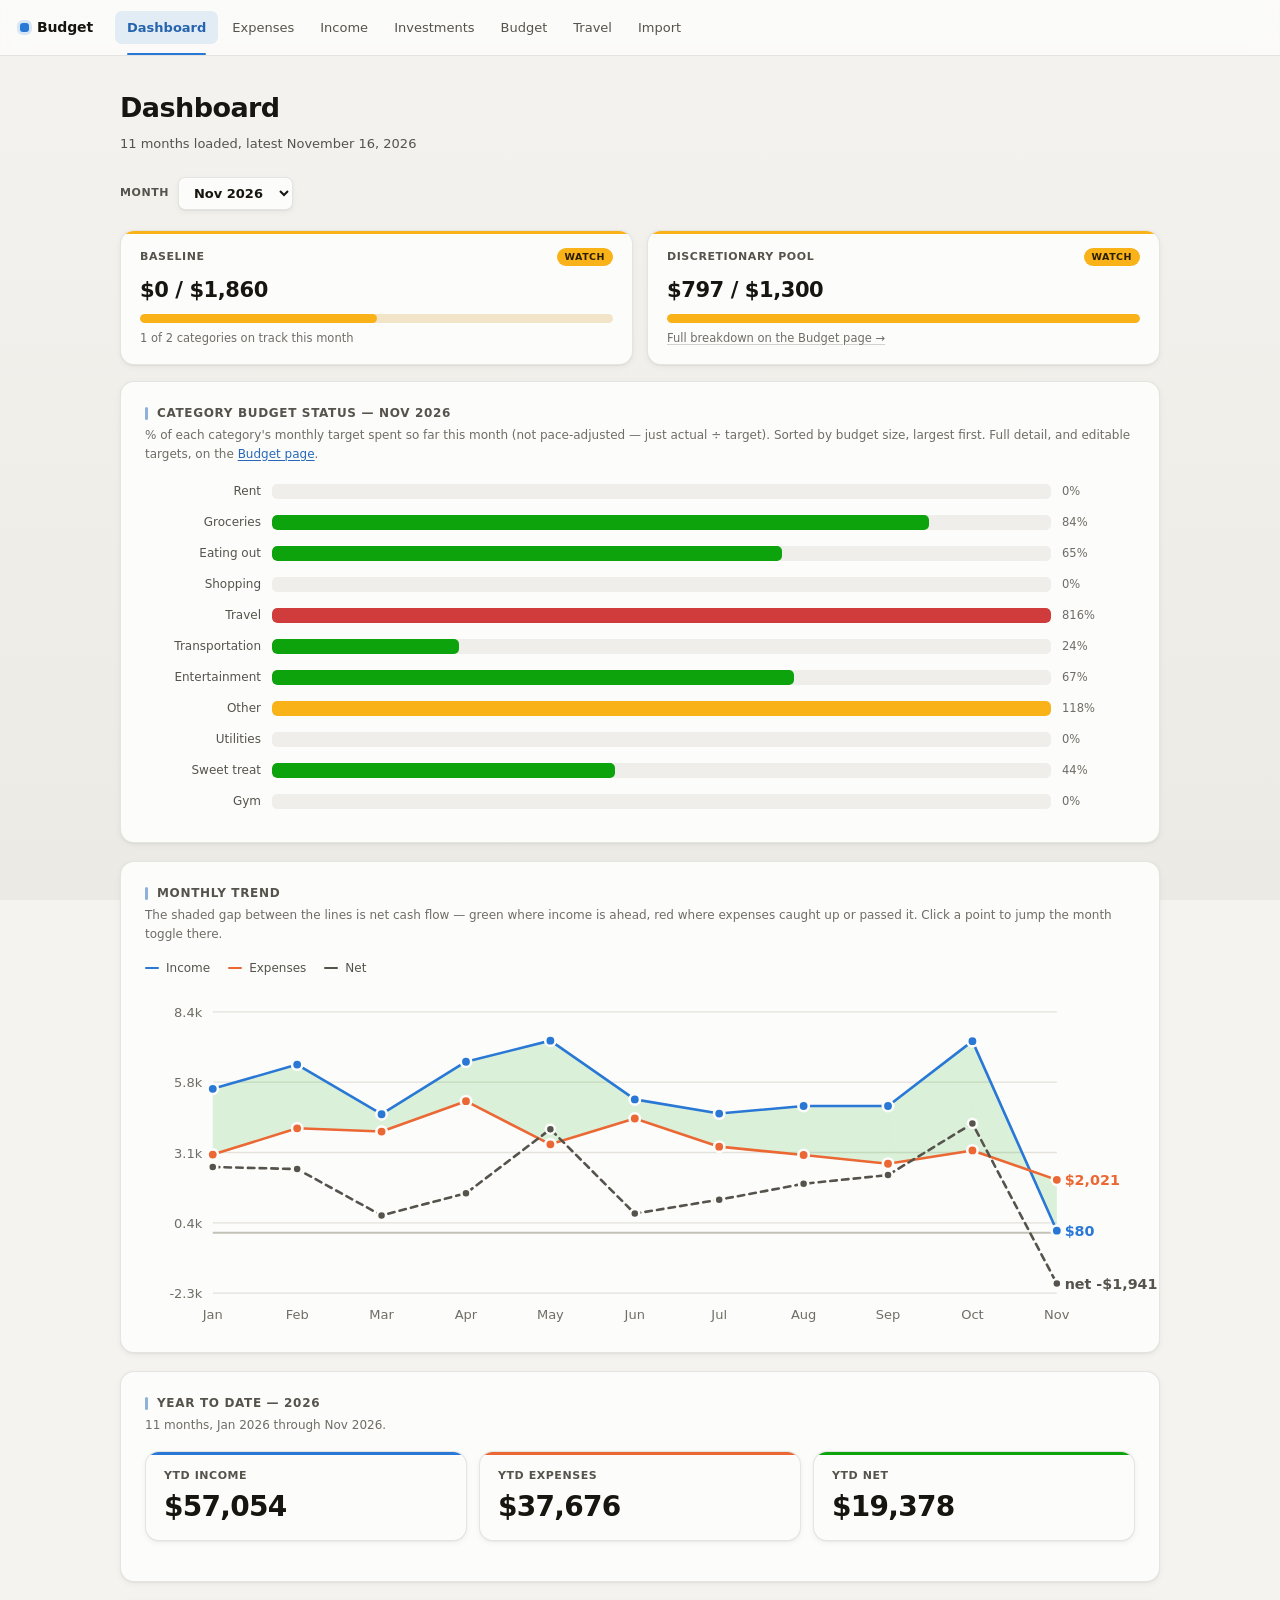
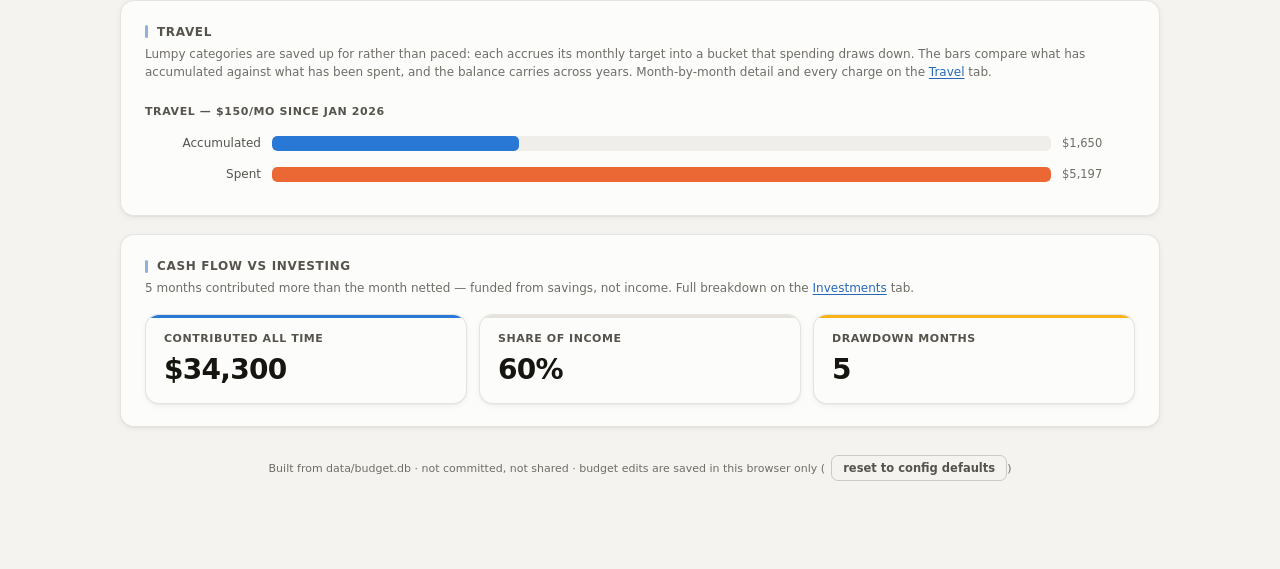
==== commit e9075d46: "Regenerate the dashboard Six new transactions entered through the Import tab: four November expenses" ====
--- a/site/index.html
+++ b/site/index.html
@@ -15,7 +15,7 @@
 
   <div class="page-header">
     <h1>Dashboard</h1>
-    <div class="subtitle">11 months loaded, latest November 12, 2026</div>
+    <div class="subtitle">11 months loaded, latest November 16, 2026</div>
   </div>
   
 
@@ -67,15 +67,15 @@
     </div>
     
   <svg viewBox="0 0 760 260" class="chart-svg">
-    <line x1="52" y1="232.0" x2="700" y2="232.0" stroke="var(--gridline)" stroke-width="1"/><text x="44" y="236.0" text-anchor="end" class="axis-label">-2.2k</text><line x1="52" y1="178.0" x2="700" y2="178.0" stroke="var(--gridline)" stroke-width="1"/><text x="44" y="182.0" text-anchor="end" class="axis-label">0.4k</text><line x1="52" y1="124.0" x2="700" y2="124.0" stroke="var(--gridline)" stroke-width="1"/><text x="44" y="128.0" text-anchor="end" class="axis-label">3.1k</text><line x1="52" y1="70.0" x2="700" y2="70.0" stroke="var(--gridline)" stroke-width="1"/><text x="44" y="74.0" text-anchor="end" class="axis-label">5.8k</text><line x1="52" y1="16.0" x2="700" y2="16.0" stroke="var(--gridline)" stroke-width="1"/><text x="44" y="20.0" text-anchor="end" class="axis-label">8.4k</text><line x1="52" y1="186.9" x2="700" y2="186.9" stroke="var(--baseline)" stroke-width="1.5"/>
-    <polygon points="52.0,75.5 116.8,56.8 116.8,106.0 52.0,126.4" fill="var(--good)" opacity="0.14"/><polygon points="116.8,56.8 181.6,95.1 181.6,108.6 116.8,106.0" fill="var(--good)" opacity="0.14"/><polygon points="181.6,95.1 246.4,54.5 246.4,85.1 181.6,108.6" fill="var(--good)" opacity="0.14"/><polygon points="246.4,54.5 311.2,38.3 311.2,118.4 246.4,85.1" fill="var(--good)" opacity="0.14"/><polygon points="311.2,38.3 376.0,83.7 376.0,98.5 311.2,118.4" fill="var(--good)" opacity="0.14"/><polygon points="376.0,83.7 440.8,94.6 440.8,120.2 376.0,98.5" fill="var(--good)" opacity="0.14"/><polygon points="440.8,94.6 505.6,88.8 505.6,126.7 440.8,120.2" fill="var(--good)" opacity="0.14"/><polygon points="505.6,88.8 570.4,88.8 570.4,133.4 505.6,126.7" fill="var(--good)" opacity="0.14"/><polygon points="570.4,88.8 635.2,38.6 635.2,123.2 570.4,133.4" fill="var(--good)" opacity="0.14"/><polygon points="635.2,38.6 700.0,185.2 700.0,147.5 635.2,123.2" fill="var(--good)" opacity="0.14"/>
-    <path d="M 52.0 75.5 L 116.8 56.8 L 181.6 95.1 L 246.4 54.5 L 311.2 38.3 L 376.0 83.7 L 440.8 94.6 L 505.6 88.8 L 570.4 88.8 L 635.2 38.6 L 700.0 185.2" fill="none" stroke="var(--series-1)" stroke-width="2" stroke-linejoin="round" stroke-linecap="round"/><path d="M 52.0 126.4 L 116.8 106.0 L 181.6 108.6 L 246.4 85.1 L 311.2 118.4 L 376.0 98.5 L 440.8 120.2 L 505.6 126.7 L 570.4 133.4 L 635.2 123.2 L 700.0 147.5" fill="none" stroke="var(--series-2)" stroke-width="2" stroke-linejoin="round" stroke-linecap="round"/><path d="M 52.0 136.0 L 116.8 137.6 L 181.6 173.4 L 246.4 156.3 L 311.2 106.7 L 376.0 172.1 L 440.8 161.3 L 505.6 148.9 L 570.4 142.2 L 635.2 102.3 L 700.0 224.6" fill="none" stroke="var(--text-secondary)" stroke-width="2" stroke-dasharray="5 4" stroke-linejoin="round" stroke-linecap="round"/>
-    <circle cx="52.0" cy="75.5" r="4" fill="var(--series-1)" stroke="var(--surface-1)" stroke-width="2"/><circle cx="116.8" cy="56.8" r="4" fill="var(--series-1)" stroke="var(--surface-1)" stroke-width="2"/><circle cx="181.6" cy="95.1" r="4" fill="var(--series-1)" stroke="var(--surface-1)" stroke-width="2"/><circle cx="246.4" cy="54.5" r="4" fill="var(--series-1)" stroke="var(--surface-1)" stroke-width="2"/><circle cx="311.2" cy="38.3" r="4" fill="var(--series-1)" stroke="var(--surface-1)" stroke-width="2"/><circle cx="376.0" cy="83.7" r="4" fill="var(--series-1)" stroke="var(--surface-1)" stroke-width="2"/><circle cx="440.8" cy="94.6" r="4" fill="var(--series-1)" stroke="var(--surface-1)" stroke-width="2"/><circle cx="505.6" cy="88.8" r="4" fill="var(--series-1)" stroke="var(--surface-1)" stroke-width="2"/><circle cx="570.4" cy="88.8" r="4" fill="var(--series-1)" stroke="var(--surface-1)" stroke-width="2"/><circle cx="635.2" cy="38.6" r="4" fill="var(--series-1)" stroke="var(--surface-1)" stroke-width="2"/><circle cx="700.0" cy="185.2" r="4" fill="var(--series-1)" stroke="var(--surface-1)" stroke-width="2"/><circle cx="52.0" cy="126.4" r="4" fill="var(--series-2)" stroke="var(--surface-1)" stroke-width="2"/><circle cx="116.8" cy="106.0" r="4" fill="var(--series-2)" stroke="var(--surface-1)" stroke-width="2"/><circle cx="181.6" cy="108.6" r="4" fill="var(--series-2)" stroke="var(--surface-1)" stroke-width="2"/><circle cx="246.4" cy="85.1" r="4" fill="var(--series-2)" stroke="var(--surface-1)" stroke-width="2"/><circle cx="311.2" cy="118.4" r="4" fill="var(--series-2)" stroke="var(--surface-1)" stroke-width="2"/><circle cx="376.0" cy="98.5" r="4" fill="var(--series-2)" stroke="var(--surface-1)" stroke-width="2"/><circle cx="440.8" cy="120.2" r="4" fill="var(--series-2)" stroke="var(--surface-1)" stroke-width="2"/><circle cx="505.6" cy="126.7" r="4" fill="var(--series-2)" stroke="var(--surface-1)" stroke-width="2"/><circle cx="570.4" cy="133.4" r="4" fill="var(--series-2)" stroke="var(--surface-1)" stroke-width="2"/><circle cx="635.2" cy="123.2" r="4" fill="var(--series-2)" stroke="var(--surface-1)" stroke-width="2"/><circle cx="700.0" cy="147.5" r="4" fill="var(--series-2)" stroke="var(--surface-1)" stroke-width="2"/><circle cx="52.0" cy="136.0" r="3.5" fill="var(--text-secondary)" stroke="var(--surface-1)" stroke-width="2"/><circle cx="116.8" cy="137.6" r="3.5" fill="var(--text-secondary)" stroke="var(--surface-1)" stroke-width="2"/><circle cx="181.6" cy="173.4" r="3.5" fill="var(--text-secondary)" stroke="var(--surface-1)" stroke-width="2"/><circle cx="246.4" cy="156.3" r="3.5" fill="var(--text-secondary)" stroke="var(--surface-1)" stroke-width="2"/><circle cx="311.2" cy="106.7" r="3.5" fill="var(--text-secondary)" stroke="var(--surface-1)" stroke-width="2"/><circle cx="376.0" cy="172.1" r="3.5" fill="var(--text-secondary)" stroke="var(--surface-1)" stroke-width="2"/><circle cx="440.8" cy="161.3" r="3.5" fill="var(--text-secondary)" stroke="var(--surface-1)" stroke-width="2"/><circle cx="505.6" cy="148.9" r="3.5" fill="var(--text-secondary)" stroke="var(--surface-1)" stroke-width="2"/><circle cx="570.4" cy="142.2" r="3.5" fill="var(--text-secondary)" stroke="var(--surface-1)" stroke-width="2"/><circle cx="635.2" cy="102.3" r="3.5" fill="var(--text-secondary)" stroke="var(--surface-1)" stroke-width="2"/><circle cx="700.0" cy="224.6" r="3.5" fill="var(--text-secondary)" stroke="var(--surface-1)" stroke-width="2"/>
+    <line x1="52" y1="232.0" x2="700" y2="232.0" stroke="var(--gridline)" stroke-width="1"/><text x="44" y="236.0" text-anchor="end" class="axis-label">-2.3k</text><line x1="52" y1="178.0" x2="700" y2="178.0" stroke="var(--gridline)" stroke-width="1"/><text x="44" y="182.0" text-anchor="end" class="axis-label">0.4k</text><line x1="52" y1="124.0" x2="700" y2="124.0" stroke="var(--gridline)" stroke-width="1"/><text x="44" y="128.0" text-anchor="end" class="axis-label">3.1k</text><line x1="52" y1="70.0" x2="700" y2="70.0" stroke="var(--gridline)" stroke-width="1"/><text x="44" y="74.0" text-anchor="end" class="axis-label">5.8k</text><line x1="52" y1="16.0" x2="700" y2="16.0" stroke="var(--gridline)" stroke-width="1"/><text x="44" y="20.0" text-anchor="end" class="axis-label">8.4k</text><line x1="52" y1="185.6" x2="700" y2="185.6" stroke="var(--baseline)" stroke-width="1.5"/>
+    <polygon points="52.0,75.1 116.8,56.5 116.8,105.4 52.0,125.6" fill="var(--good)" opacity="0.14"/><polygon points="116.8,56.5 181.6,94.6 181.6,107.9 116.8,105.4" fill="var(--good)" opacity="0.14"/><polygon points="181.6,94.6 246.4,54.3 246.4,84.6 181.6,107.9" fill="var(--good)" opacity="0.14"/><polygon points="246.4,54.3 311.2,38.1 311.2,117.7 246.4,84.6" fill="var(--good)" opacity="0.14"/><polygon points="311.2,38.1 376.0,83.2 376.0,97.9 311.2,117.7" fill="var(--good)" opacity="0.14"/><polygon points="376.0,83.2 440.8,94.1 440.8,119.5 376.0,97.9" fill="var(--good)" opacity="0.14"/><polygon points="440.8,94.1 505.6,88.3 505.6,125.9 440.8,119.5" fill="var(--good)" opacity="0.14"/><polygon points="505.6,88.3 570.4,88.3 570.4,132.6 505.6,125.9" fill="var(--good)" opacity="0.14"/><polygon points="570.4,88.3 635.2,38.5 635.2,122.4 570.4,132.6" fill="var(--good)" opacity="0.14"/><polygon points="635.2,38.5 700.0,184.0 700.0,145.0 635.2,122.4" fill="var(--good)" opacity="0.14"/>
+    <path d="M 52.0 75.1 L 116.8 56.5 L 181.6 94.6 L 246.4 54.3 L 311.2 38.1 L 376.0 83.2 L 440.8 94.1 L 505.6 88.3 L 570.4 88.3 L 635.2 38.5 L 700.0 184.0" fill="none" stroke="var(--series-1)" stroke-width="2" stroke-linejoin="round" stroke-linecap="round"/><path d="M 52.0 125.6 L 116.8 105.4 L 181.6 107.9 L 246.4 84.6 L 311.2 117.7 L 376.0 97.9 L 440.8 119.5 L 505.6 125.9 L 570.4 132.6 L 635.2 122.4 L 700.0 145.0" fill="none" stroke="var(--series-2)" stroke-width="2" stroke-linejoin="round" stroke-linecap="round"/><path d="M 52.0 135.1 L 116.8 136.7 L 181.6 172.3 L 246.4 155.3 L 311.2 106.1 L 376.0 170.9 L 440.8 160.2 L 505.6 148.0 L 570.4 141.3 L 635.2 101.7 L 700.0 224.6" fill="none" stroke="var(--text-secondary)" stroke-width="2" stroke-dasharray="5 4" stroke-linejoin="round" stroke-linecap="round"/>
+    <circle cx="52.0" cy="75.1" r="4" fill="var(--series-1)" stroke="var(--surface-1)" stroke-width="2"/><circle cx="116.8" cy="56.5" r="4" fill="var(--series-1)" stroke="var(--surface-1)" stroke-width="2"/><circle cx="181.6" cy="94.6" r="4" fill="var(--series-1)" stroke="var(--surface-1)" stroke-width="2"/><circle cx="246.4" cy="54.3" r="4" fill="var(--series-1)" stroke="var(--surface-1)" stroke-width="2"/><circle cx="311.2" cy="38.1" r="4" fill="var(--series-1)" stroke="var(--surface-1)" stroke-width="2"/><circle cx="376.0" cy="83.2" r="4" fill="var(--series-1)" stroke="var(--surface-1)" stroke-width="2"/><circle cx="440.8" cy="94.1" r="4" fill="var(--series-1)" stroke="var(--surface-1)" stroke-width="2"/><circle cx="505.6" cy="88.3" r="4" fill="var(--series-1)" stroke="var(--surface-1)" stroke-width="2"/><circle cx="570.4" cy="88.3" r="4" fill="var(--series-1)" stroke="var(--surface-1)" stroke-width="2"/><circle cx="635.2" cy="38.5" r="4" fill="var(--series-1)" stroke="var(--surface-1)" stroke-width="2"/><circle cx="700.0" cy="184.0" r="4" fill="var(--series-1)" stroke="var(--surface-1)" stroke-width="2"/><circle cx="52.0" cy="125.6" r="4" fill="var(--series-2)" stroke="var(--surface-1)" stroke-width="2"/><circle cx="116.8" cy="105.4" r="4" fill="var(--series-2)" stroke="var(--surface-1)" stroke-width="2"/><circle cx="181.6" cy="107.9" r="4" fill="var(--series-2)" stroke="var(--surface-1)" stroke-width="2"/><circle cx="246.4" cy="84.6" r="4" fill="var(--series-2)" stroke="var(--surface-1)" stroke-width="2"/><circle cx="311.2" cy="117.7" r="4" fill="var(--series-2)" stroke="var(--surface-1)" stroke-width="2"/><circle cx="376.0" cy="97.9" r="4" fill="var(--series-2)" stroke="var(--surface-1)" stroke-width="2"/><circle cx="440.8" cy="119.5" r="4" fill="var(--series-2)" stroke="var(--surface-1)" stroke-width="2"/><circle cx="505.6" cy="125.9" r="4" fill="var(--series-2)" stroke="var(--surface-1)" stroke-width="2"/><circle cx="570.4" cy="132.6" r="4" fill="var(--series-2)" stroke="var(--surface-1)" stroke-width="2"/><circle cx="635.2" cy="122.4" r="4" fill="var(--series-2)" stroke="var(--surface-1)" stroke-width="2"/><circle cx="700.0" cy="145.0" r="4" fill="var(--series-2)" stroke="var(--surface-1)" stroke-width="2"/><circle cx="52.0" cy="135.1" r="3.5" fill="var(--text-secondary)" stroke="var(--surface-1)" stroke-width="2"/><circle cx="116.8" cy="136.7" r="3.5" fill="var(--text-secondary)" stroke="var(--surface-1)" stroke-width="2"/><circle cx="181.6" cy="172.3" r="3.5" fill="var(--text-secondary)" stroke="var(--surface-1)" stroke-width="2"/><circle cx="246.4" cy="155.3" r="3.5" fill="var(--text-secondary)" stroke="var(--surface-1)" stroke-width="2"/><circle cx="311.2" cy="106.1" r="3.5" fill="var(--text-secondary)" stroke="var(--surface-1)" stroke-width="2"/><circle cx="376.0" cy="170.9" r="3.5" fill="var(--text-secondary)" stroke="var(--surface-1)" stroke-width="2"/><circle cx="440.8" cy="160.2" r="3.5" fill="var(--text-secondary)" stroke="var(--surface-1)" stroke-width="2"/><circle cx="505.6" cy="148.0" r="3.5" fill="var(--text-secondary)" stroke="var(--surface-1)" stroke-width="2"/><circle cx="570.4" cy="141.3" r="3.5" fill="var(--text-secondary)" stroke="var(--surface-1)" stroke-width="2"/><circle cx="635.2" cy="101.7" r="3.5" fill="var(--text-secondary)" stroke="var(--surface-1)" stroke-width="2"/><circle cx="700.0" cy="224.6" r="3.5" fill="var(--text-secondary)" stroke="var(--surface-1)" stroke-width="2"/>
     <text x="52.0" y="252" text-anchor="middle" class="axis-label">Jan</text><text x="116.8" y="252" text-anchor="middle" class="axis-label">Feb</text><text x="181.6" y="252" text-anchor="middle" class="axis-label">Mar</text><text x="246.4" y="252" text-anchor="middle" class="axis-label">Apr</text><text x="311.2" y="252" text-anchor="middle" class="axis-label">May</text><text x="376.0" y="252" text-anchor="middle" class="axis-label">Jun</text><text x="440.8" y="252" text-anchor="middle" class="axis-label">Jul</text><text x="505.6" y="252" text-anchor="middle" class="axis-label">Aug</text><text x="570.4" y="252" text-anchor="middle" class="axis-label">Sep</text><text x="635.2" y="252" text-anchor="middle" class="axis-label">Oct</text><text x="700.0" y="252" text-anchor="middle" class="axis-label">Nov</text>
-    <text x="706.0" y="151.5" class="end-label" fill="var(--series-2)">$1,943</text><text x="706.0" y="189.2" class="end-label" fill="var(--series-1)">$80</text><text x="706.0" y="228.6" class="end-label" fill="var(--text-secondary)">net -$1,863</text>
+    <text x="706.0" y="149.0" class="end-label" fill="var(--series-2)">$2,021</text><text x="706.0" y="188.0" class="end-label" fill="var(--series-1)">$80</text><text x="706.0" y="228.6" class="end-label" fill="var(--text-secondary)">net -$1,941</text>
     <line id="crosshair-trend" x1="0" y1="16" x2="0" y2="232"
           stroke="var(--baseline)" stroke-width="1" style="display:none"/>
-    <rect class="hit-target" data-crosshair="crosshair-trend" data-cx="52.0" data-tooltip-title="Jan 2026" data-tooltip-rows="[[&quot;Income&quot;, &quot;$5,498&quot;, &quot;var(--series-1)&quot;], [&quot;Expenses&quot;, &quot;$2,985&quot;, &quot;var(--series-2)&quot;], [&quot;Net&quot;, &quot;$2,513&quot;, &quot;var(--good)&quot;]]" data-month-idx="0" x="22.5" y="16" width="58.9" height="216" fill="transparent"/><rect class="hit-target" data-crosshair="crosshair-trend" data-cx="116.8" data-tooltip-title="Feb 2026" data-tooltip-rows="[[&quot;Income&quot;, &quot;$6,424&quot;, &quot;var(--series-1)&quot;], [&quot;Expenses&quot;, &quot;$3,992&quot;, &quot;var(--series-2)&quot;], [&quot;Net&quot;, &quot;$2,432&quot;, &quot;var(--good)&quot;]]" data-month-idx="1" x="87.3" y="16" width="58.9" height="216" fill="transparent"/><rect class="hit-target" data-crosshair="crosshair-trend" data-cx="181.6" data-tooltip-title="Mar 2026" data-tooltip-rows="[[&quot;Income&quot;, &quot;$4,529&quot;, &quot;var(--series-1)&quot;], [&quot;Expenses&quot;, &quot;$3,866&quot;, &quot;var(--series-2)&quot;], [&quot;Net&quot;, &quot;$664&quot;, &quot;var(--good)&quot;]]" data-month-idx="2" x="152.1" y="16" width="58.9" height="216" fill="transparent"/><rect class="hit-target" data-crosshair="crosshair-trend" data-cx="246.4" data-tooltip-title="Apr 2026" data-tooltip-rows="[[&quot;Income&quot;, &quot;$6,534&quot;, &quot;var(--series-1)&quot;], [&quot;Expenses&quot;, &quot;$5,027&quot;, &quot;var(--series-2)&quot;], [&quot;Net&quot;, &quot;$1,507&quot;, &quot;var(--good)&quot;]]" data-month-idx="3" x="216.9" y="16" width="58.9" height="216" fill="transparent"/><rect class="hit-target" data-crosshair="crosshair-trend" data-cx="311.2" data-tooltip-title="May 2026" data-tooltip-rows="[[&quot;Income&quot;, &quot;$7,337&quot;, &quot;var(--series-1)&quot;], [&quot;Expenses&quot;, &quot;$3,380&quot;, &quot;var(--series-2)&quot;], [&quot;Net&quot;, &quot;$3,957&quot;, &quot;var(--good)&quot;]]" data-month-idx="4" x="281.7" y="16" width="58.9" height="216" fill="transparent"/><rect class="hit-target" data-crosshair="crosshair-trend" data-cx="376.0" data-tooltip-title="Jun 2026" data-tooltip-rows="[[&quot;Income&quot;, &quot;$5,093&quot;, &quot;var(--series-1)&quot;], [&quot;Expenses&quot;, &quot;$4,363&quot;, &quot;var(--series-2)&quot;], [&quot;Net&quot;, &quot;$730&quot;, &quot;var(--good)&quot;]]" data-month-idx="5" x="346.5" y="16" width="58.9" height="216" fill="transparent"/><rect class="hit-target" data-crosshair="crosshair-trend" data-cx="440.8" data-tooltip-title="Jul 2026" data-tooltip-rows="[[&quot;Income&quot;, &quot;$4,554&quot;, &quot;var(--series-1)&quot;], [&quot;Expenses&quot;, &quot;$3,290&quot;, &quot;var(--series-2)&quot;], [&quot;Net&quot;, &quot;$1,264&quot;, &quot;var(--good)&quot;]]" data-month-idx="6" x="411.3" y="16" width="58.9" height="216" fill="transparent"/><rect class="hit-target" data-crosshair="crosshair-trend" data-cx="505.6" data-tooltip-title="Aug 2026" data-tooltip-rows="[[&quot;Income&quot;, &quot;$4,842&quot;, &quot;var(--series-1)&quot;], [&quot;Expenses&quot;, &quot;$2,969&quot;, &quot;var(--series-2)&quot;], [&quot;Net&quot;, &quot;$1,873&quot;, &quot;var(--good)&quot;]]" data-month-idx="7" x="476.1" y="16" width="58.9" height="216" fill="transparent"/><rect class="hit-target" data-crosshair="crosshair-trend" data-cx="570.4" data-tooltip-title="Sep 2026" data-tooltip-rows="[[&quot;Income&quot;, &quot;$4,842&quot;, &quot;var(--series-1)&quot;], [&quot;Expenses&quot;, &quot;$2,639&quot;, &quot;var(--series-2)&quot;], [&quot;Net&quot;, &quot;$2,203&quot;, &quot;var(--good)&quot;]]" data-month-idx="8" x="540.9" y="16" width="58.9" height="216" fill="transparent"/><rect class="hit-target" data-crosshair="crosshair-trend" data-cx="635.2" data-tooltip-title="Oct 2026" data-tooltip-rows="[[&quot;Income&quot;, &quot;$7,320&quot;, &quot;var(--series-1)&quot;], [&quot;Expenses&quot;, &quot;$3,145&quot;, &quot;var(--series-2)&quot;], [&quot;Net&quot;, &quot;$4,176&quot;, &quot;var(--good)&quot;]]" data-month-idx="9" x="605.7" y="16" width="58.9" height="216" fill="transparent"/><rect class="hit-target" data-crosshair="crosshair-trend" data-cx="700.0" data-tooltip-title="Nov 2026" data-tooltip-rows="[[&quot;Income&quot;, &quot;$80&quot;, &quot;var(--series-1)&quot;], [&quot;Expenses&quot;, &quot;$1,943&quot;, &quot;var(--series-2)&quot;], [&quot;Net&quot;, &quot;-$1,863&quot;, &quot;var(--critical)&quot;]]" data-month-idx="10" x="670.5" y="16" width="58.9" height="216" fill="transparent"/>
+    <rect class="hit-target" data-crosshair="crosshair-trend" data-cx="52.0" data-tooltip-title="Jan 2026" data-tooltip-rows="[[&quot;Income&quot;, &quot;$5,498&quot;, &quot;var(--series-1)&quot;], [&quot;Expenses&quot;, &quot;$2,985&quot;, &quot;var(--series-2)&quot;], [&quot;Net&quot;, &quot;$2,513&quot;, &quot;var(--good)&quot;]]" data-month-idx="0" x="22.5" y="16" width="58.9" height="216" fill="transparent"/><rect class="hit-target" data-crosshair="crosshair-trend" data-cx="116.8" data-tooltip-title="Feb 2026" data-tooltip-rows="[[&quot;Income&quot;, &quot;$6,424&quot;, &quot;var(--series-1)&quot;], [&quot;Expenses&quot;, &quot;$3,992&quot;, &quot;var(--series-2)&quot;], [&quot;Net&quot;, &quot;$2,432&quot;, &quot;var(--good)&quot;]]" data-month-idx="1" x="87.3" y="16" width="58.9" height="216" fill="transparent"/><rect class="hit-target" data-crosshair="crosshair-trend" data-cx="181.6" data-tooltip-title="Mar 2026" data-tooltip-rows="[[&quot;Income&quot;, &quot;$4,529&quot;, &quot;var(--series-1)&quot;], [&quot;Expenses&quot;, &quot;$3,866&quot;, &quot;var(--series-2)&quot;], [&quot;Net&quot;, &quot;$664&quot;, &quot;var(--good)&quot;]]" data-month-idx="2" x="152.1" y="16" width="58.9" height="216" fill="transparent"/><rect class="hit-target" data-crosshair="crosshair-trend" data-cx="246.4" data-tooltip-title="Apr 2026" data-tooltip-rows="[[&quot;Income&quot;, &quot;$6,534&quot;, &quot;var(--series-1)&quot;], [&quot;Expenses&quot;, &quot;$5,027&quot;, &quot;var(--series-2)&quot;], [&quot;Net&quot;, &quot;$1,507&quot;, &quot;var(--good)&quot;]]" data-month-idx="3" x="216.9" y="16" width="58.9" height="216" fill="transparent"/><rect class="hit-target" data-crosshair="crosshair-trend" data-cx="311.2" data-tooltip-title="May 2026" data-tooltip-rows="[[&quot;Income&quot;, &quot;$7,337&quot;, &quot;var(--series-1)&quot;], [&quot;Expenses&quot;, &quot;$3,380&quot;, &quot;var(--series-2)&quot;], [&quot;Net&quot;, &quot;$3,957&quot;, &quot;var(--good)&quot;]]" data-month-idx="4" x="281.7" y="16" width="58.9" height="216" fill="transparent"/><rect class="hit-target" data-crosshair="crosshair-trend" data-cx="376.0" data-tooltip-title="Jun 2026" data-tooltip-rows="[[&quot;Income&quot;, &quot;$5,093&quot;, &quot;var(--series-1)&quot;], [&quot;Expenses&quot;, &quot;$4,363&quot;, &quot;var(--series-2)&quot;], [&quot;Net&quot;, &quot;$730&quot;, &quot;var(--good)&quot;]]" data-month-idx="5" x="346.5" y="16" width="58.9" height="216" fill="transparent"/><rect class="hit-target" data-crosshair="crosshair-trend" data-cx="440.8" data-tooltip-title="Jul 2026" data-tooltip-rows="[[&quot;Income&quot;, &quot;$4,554&quot;, &quot;var(--series-1)&quot;], [&quot;Expenses&quot;, &quot;$3,290&quot;, &quot;var(--series-2)&quot;], [&quot;Net&quot;, &quot;$1,264&quot;, &quot;var(--good)&quot;]]" data-month-idx="6" x="411.3" y="16" width="58.9" height="216" fill="transparent"/><rect class="hit-target" data-crosshair="crosshair-trend" data-cx="505.6" data-tooltip-title="Aug 2026" data-tooltip-rows="[[&quot;Income&quot;, &quot;$4,842&quot;, &quot;var(--series-1)&quot;], [&quot;Expenses&quot;, &quot;$2,969&quot;, &quot;var(--series-2)&quot;], [&quot;Net&quot;, &quot;$1,873&quot;, &quot;var(--good)&quot;]]" data-month-idx="7" x="476.1" y="16" width="58.9" height="216" fill="transparent"/><rect class="hit-target" data-crosshair="crosshair-trend" data-cx="570.4" data-tooltip-title="Sep 2026" data-tooltip-rows="[[&quot;Income&quot;, &quot;$4,842&quot;, &quot;var(--series-1)&quot;], [&quot;Expenses&quot;, &quot;$2,639&quot;, &quot;var(--series-2)&quot;], [&quot;Net&quot;, &quot;$2,203&quot;, &quot;var(--good)&quot;]]" data-month-idx="8" x="540.9" y="16" width="58.9" height="216" fill="transparent"/><rect class="hit-target" data-crosshair="crosshair-trend" data-cx="635.2" data-tooltip-title="Oct 2026" data-tooltip-rows="[[&quot;Income&quot;, &quot;$7,320&quot;, &quot;var(--series-1)&quot;], [&quot;Expenses&quot;, &quot;$3,145&quot;, &quot;var(--series-2)&quot;], [&quot;Net&quot;, &quot;$4,176&quot;, &quot;var(--good)&quot;]]" data-month-idx="9" x="605.7" y="16" width="58.9" height="216" fill="transparent"/><rect class="hit-target" data-crosshair="crosshair-trend" data-cx="700.0" data-tooltip-title="Nov 2026" data-tooltip-rows="[[&quot;Income&quot;, &quot;$80&quot;, &quot;var(--series-1)&quot;], [&quot;Expenses&quot;, &quot;$2,021&quot;, &quot;var(--series-2)&quot;], [&quot;Net&quot;, &quot;-$1,941&quot;, &quot;var(--critical)&quot;]]" data-month-idx="10" x="670.5" y="16" width="58.9" height="216" fill="transparent"/>
   </svg>
   </div>
 
@@ -84,8 +84,8 @@
     <div class="card-sub">11 months, Jan 2026 through Nov 2026.</div>
     <div class="tiles">
       <div class="tile" style="--tile-accent:var(--series-1)"><div class="tile-label">YTD income</div><div class="tile-value">$57,054</div></div>
-      <div class="tile" style="--tile-accent:var(--series-2)"><div class="tile-label">YTD expenses</div><div class="tile-value">$37,598</div></div>
-      <div class="tile" style="--tile-accent:var(--good)"><div class="tile-label">YTD net</div><div class="tile-value">$19,456</div></div>
+      <div class="tile" style="--tile-accent:var(--series-2)"><div class="tile-label">YTD expenses</div><div class="tile-value">$37,676</div></div>
+      <div class="tile" style="--tile-accent:var(--good)"><div class="tile-label">YTD net</div><div class="tile-value">$19,378</div></div>
     </div>
   </div>
 
@@ -108,8 +108,8 @@
     <div class="card-sub">5 months contributed more than the month netted — funded from savings, not income. Full breakdown on the
       <a href="investments.html">Investments</a> tab.</div>
     <div class="tiles" style="margin-bottom:0;">
-      <div class="tile" style="--tile-accent:var(--series-1)"><div class="tile-label">Contributed all time</div><div class="tile-value">$33,300</div></div>
-      <div class="tile"><div class="tile-label">Share of income</div><div class="tile-value">58%</div></div>
+      <div class="tile" style="--tile-accent:var(--series-1)"><div class="tile-label">Contributed all time</div><div class="tile-value">$34,300</div></div>
+      <div class="tile"><div class="tile-label">Share of income</div><div class="tile-value">60%</div></div>
       <div class="tile" style="--tile-accent:var(--warning)"><div class="tile-label">Drawdown months</div><div class="tile-value">5</div></div>
     </div>
   </div>
@@ -120,7 +120,7 @@
 <div id="tooltip"></div>
 <script src="app.js"></script>
 <script>
-window.DATA = {"months": ["2026-01", "2026-02", "2026-03", "2026-04", "2026-05", "2026-06", "2026-07", "2026-08", "2026-09", "2026-10", "2026-11"], "monthLabels": {"2026-01": "Jan 2026", "2026-02": "Feb 2026", "2026-03": "Mar 2026", "2026-04": "Apr 2026", "2026-05": "May 2026", "2026-06": "Jun 2026", "2026-07": "Jul 2026", "2026-08": "Aug 2026", "2026-09": "Sep 2026", "2026-10": "Oct 2026", "2026-11": "Nov 2026"}, "livePace": 0.4666666666666667, "dayOfMonth": 14, "categories": {"rent": {"label": "Rent", "cadence": "fixed", "group": "baseline", "baseTarget": 1800.0}, "utilities": {"label": "Utilities", "cadence": "variable", "group": "baseline", "baseTarget": 60.0}, "groceries": {"label": "Groceries", "cadence": "variable", "group": "discretionary", "baseTarget": 400.0}, "transportation": {"label": "Transportation", "cadence": "variable", "group": "discretionary", "baseTarget": 100.0}, "eating_out": {"label": "Eating out", "cadence": "variable", "group": "discretionary", "baseTarget": 350.0}, "sweet_treat": {"label": "Sweet treat", "cadence": "variable", "group": "discretionary", "baseTarget": 50.0}, "entertainment": {"label": "Entertainment", "cadence": "variable", "group": "discretionary", "baseTarget": 100.0}, "gym": {"label": "Gym", "cadence": "variable", "group": "discretionary", "baseTarget": 50.0}, "shopping": {"label": "Shopping", "cadence": "variable", "group": "discretionary", "baseTarget": 150.0}, "other": {"label": "Other", "cadence": "variable", "group": "discretionary", "baseTarget": 100.0}, "travel": {"label": "Travel", "cadence": "lumpy", "group": "discretionary", "baseTarget": 150.0}}, "incomeCategories": {"salary": {"label": "Salary", "isTransfer": false}, "gift": {"label": "Gift", "isTransfer": false}, "side_hustle": {"label": "Side hustle", "isTransfer": false}, "tax_refund": {"label": "Tax refund", "isTransfer": false}, "reimbursement": {"label": "Reimbursement", "isTransfer": false}, "resale": {"label": "Resale", "isTransfer": false}, "rebate": {"label": "Rebate", "isTransfer": false}, "stock_sale": {"label": "Stock sale", "isTransfer": true}, "deposit_return": {"label": "Deposit return", "isTransfer": true}}, "investmentCategories": {"brokerage": {"label": "Brokerage", "color": "var(--series-1)"}, "roth_ira": {"label": "Roth IRA", "color": "var(--series-4)"}, "emergency_fund": {"label": "Emergency fund", "color": "var(--series-3)"}, "crypto": {"label": "Crypto", "color": "var(--series-2)"}}, "byMonth": {"2026-01": {"income": 5497.73, "expense": 2984.97, "investment": 5000.0, "expenseByCat": {"eating_out": 203.14, "sweet_treat": 7.63, "transportation": 49.5, "travel": 562.42, "groceries": 211.14999999999998, "gym": 61.69, "shopping": 5.44, "rent": 1844.0, "utilities": 40.0}, "incomeByCat": {"salary": 4424.27, "gift": 1000.0, "resale": 73.46}, "transferByCat": {}, "investmentByCat": {"brokerage": 1000.0, "roth_ira": 4000.0}, "expenseTxns": [{"date": "2026-01-31", "description": "Subway", "category": "transportation", "amount": 18}, {"date": "2026-01-30", "description": "TJs + Big Apple Meat Market + Target", "category": "eating_out", "amount": 88.1}, {"date": "2026-01-28", "description": "Rent", "category": "rent", "amount": 1844}, {"date": "2026-01-28", "description": "Utilities", "category": "utilities", "amount": 40}, {"date": "2026-01-26", "description": "Costco Groceries", "category": "groceries", "amount": 111.78999999999999}, {"date": "2026-01-26", "description": "Chipotle", "category": "eating_out", "amount": 17.53}, {"date": "2026-01-25", "description": "Westway Diner", "category": "eating_out", "amount": 25}, {"date": "2026-01-25", "description": "Flight to SF", "category": "travel", "amount": 108.48}, {"date": "2026-01-25", "description": "Sunglasses", "category": "shopping", "amount": 5.44}, {"date": "2026-01-22", "description": "TJs + Target + Food Emporium + Udon", "category": "groceries", "amount": 99.36}, {"date": "2026-01-22", "description": "Naya", "category": "eating_out", "amount": 14.43}, {"date": "2026-01-22", "description": "Lifetime", "category": "gym", "amount": 61.69}, {"date": "2026-01-21", "description": "Uber+Lyft for SF", "category": "travel", "amount": 103.01}, {"date": "2026-01-21", "description": "Subway", "category": "transportation", "amount": 11.5}, {"date": "2026-01-21", "description": "Subway", "category": "transportation", "amount": 18}, {"date": "2026-01-21", "description": "Flights to SF", "category": "travel", "amount": 216.8}, {"date": "2026-01-20", "description": "DragonEats (Banh Mi)", "category": "travel", "amount": 32.86}, {"date": "2026-01-19", "description": "CVS (..)", "category": "travel", "amount": 17.29}, {"date": "2026-01-19", "description": "Ben Thai", "category": "travel", "amount": 54.96}, {"date": "2026-01-18", "description": "Sausalito Ferry + Pizza", "category": "travel", "amount": 15.35}, {"date": "2026-01-17", "description": "Tadaima", "category": "travel", "amount": 7.33}, {"date": "2026-01-17", "description": "Bi-Rite Market", "category": "travel", "amount": 6.34}, {"date": "2026-01-15", "description": "Marie's Deli (Banh Mi)", "category": "eating_out", "amount": 16.13}, {"date": "2026-01-13", "description": "Metro", "category": "transportation", "amount": 2}, {"date": "2026-01-13", "description": "Pressed Acai Bowl", "category": "eating_out", "amount": 13.95}, {"date": "2026-01-11", "description": "Omma Tofu House", "category": "eating_out", "amount": 18}, {"date": "2026-01-11", "description": "One Tea Boba", "category": "sweet_treat", "amount": 7.63}, {"date": "2026-01-10", "description": "YinTang Hotpot", "category": "eating_out", "amount": 10}], "incomeTxns": [{"date": "2026-01-23", "description": "Underdog", "category": "resale", "amount": 73.46, "kind": "income"}, {"date": "2026-01-23", "description": "Deloitte", "category": "salary", "amount": 2212.13, "kind": "income"}, {"date": "2026-01-14", "description": "Happy New Year", "category": "gift", "amount": 1000, "kind": "income"}, {"date": "2026-01-09", "description": "Deloitte", "category": "salary", "amount": 2212.14, "kind": "income"}], "investmentTxns": [{"date": "2026-01-23", "description": "MoneyLink transfer from Chase", "category": "brokerage", "amount": 1000}, {"date": "2026-01-23", "description": "MoneyLink transfer from Chase (Roth IRA)", "category": "roth_ira", "amount": 4000}]}, "2026-02": {"income": 6424.2699999999995, "expense": 3992.33, "investment": 2200.0, "expenseByCat": {"eating_out": 144.39, "gym": 298.0, "groceries": 243.45000000000002, "other": 29.92, "transportation": 68.5, "travel": 1236.8899999999999, "rent": 1844.0, "utilities": 52.0, "entertainment": 62.83, "sweet_treat": 12.35}, "incomeByCat": {"salary": 4424.27, "gift": 2000.0}, "transferByCat": {}, "investmentByCat": {"brokerage": 2200.0}, "expenseTxns": [{"date": "2026-02-28", "description": "Salt Bread + Matcha", "category": "sweet_treat", "amount": 12.35}, {"date": "2026-02-28", "description": "Amy Ruth's Soul Food", "category": "eating_out", "amount": 30}, {"date": "2026-02-28", "description": "Trader Joe's", "category": "groceries", "amount": 91.87}, {"date": "2026-02-28", "description": "Subway", "category": "transportation", "amount": 21}, {"date": "2026-02-27", "description": "Rent", "category": "rent", "amount": 1844}, {"date": "2026-02-27", "description": "Utilities", "category": "utilities", "amount": 52}, {"date": "2026-02-27", "description": "Night out (karaoke + pocha + uber + fluffies)", "category": "entertainment", "amount": 62.83}, {"date": "2026-02-26", "description": "Duke's", "category": "eating_out", "amount": 17.96}, {"date": "2026-02-22", "description": "Springbone", "category": "eating_out", "amount": 25.91}, {"date": "2026-02-21", "description": "Subway", "category": "transportation", "amount": 21}, {"date": "2026-02-20", "description": "Trader Joe's", "category": "groceries", "amount": 129.17000000000002}, {"date": "2026-02-16", "description": "PhotoBooth", "category": "travel", "amount": 15}, {"date": "2026-02-16", "description": "Lyft Ride", "category": "travel", "amount": 14.24}, {"date": "2026-02-16", "description": "Malatang", "category": "travel", "amount": 51.61}, {"date": "2026-02-15", "description": "Lunch w/ Shashank", "category": "eating_out", "amount": 40}, {"date": "2026-02-15", "description": "Paper towels + Tissues", "category": "other", "amount": 12.5}, {"date": "2026-02-14", "description": "Khao Tiew", "category": "travel", "amount": 80.75}, {"date": "2026-02-13", "description": "Clipper", "category": "travel", "amount": 21.6}, {"date": "2026-02-12", "description": "Trader Joe's (Flowers + Choclate)", "category": "travel", "amount": 27.23}, {"date": "2026-02-12", "description": "O2 Valley", "category": "travel", "amount": 18.94}, {"date": "2026-02-12", "description": "Pho Element", "category": "travel", "amount": 45.99}, {"date": "2026-02-11", "description": "Subway", "category": "transportation", "amount": 11.5}, {"date": "2026-02-09", "description": "Korea Flight", "category": "travel", "amount": 961.53}, {"date": "2026-02-08", "description": "Glossier Lip Balm", "category": "other", "amount": 17.42}, {"date": "2026-02-08", "description": "Subway", "category": "transportation", "amount": 15}, {"date": "2026-02-06", "description": "TJs Run", "category": "groceries", "amount": 22.41}, {"date": "2026-02-04", "description": "Duke's Bibimbap", "category": "eating_out", "amount": 18}, {"date": "2026-02-03", "description": "Lifetime", "category": "gym", "amount": 298}, {"date": "2026-02-01", "description": "Chipotle", "category": "eating_out", "amount": 12.52}], "incomeTxns": [{"date": "2026-02-20", "description": "Deloitte", "category": "salary", "amount": 2212.13, "kind": "income"}, {"date": "2026-02-18", "description": "Red Envelopes", "category": "gift", "amount": 2000, "kind": "income"}, {"date": "2026-02-06", "description": "Deloitte", "category": "salary", "amount": 2212.14, "kind": "income"}], "investmentTxns": [{"date": "2026-02-06", "description": "MoneyLink transfer from Chase", "category": "brokerage", "amount": 200}, {"date": "2026-02-06", "description": "MoneyLink transfer from Chase", "category": "brokerage", "amount": 2000}]}, "2026-03": {"income": 4529.28, "expense": 3865.71, "investment": 0.0, "expenseByCat": {"gym": 381.1, "groceries": 624.5100000000001, "eating_out": 183.63, "transportation": 56.0, "entertainment": 238.25, "shopping": 155.17000000000002, "other": 180.0, "sweet_treat": 13.600000000000001, "travel": 139.4, "rent": 1844.0, "utilities": 50.05}, "incomeByCat": {"reimbursement": 105.0, "salary": 4424.28}, "transferByCat": {}, "investmentByCat": {}, "expenseTxns": [{"date": "2026-03-31", "description": "Costco Groceries", "category": "groceries", "amount": 51.46}, {"date": "2026-03-31", "description": "Urgent Care + Antibiotics", "category": "other", "amount": 30}, {"date": "2026-03-31", "description": "Rent", "category": "rent", "amount": 1844}, {"date": "2026-03-31", "description": "Utilities", "category": "utilities", "amount": 50.05}, {"date": "2026-03-30", "description": "Target", "category": "groceries", "amount": 40.709999999999994}, {"date": "2026-03-29", "description": "Lifetime - penalty", "category": "gym", "amount": 41.8}, {"date": "2026-03-29", "description": "Apollo Bagels", "category": "eating_out", "amount": 14.7}, {"date": "2026-03-29", "description": "Molly Tea", "category": "sweet_treat", "amount": 7.61}, {"date": "2026-03-28", "description": "L'industrie", "category": "eating_out", "amount": 7}, {"date": "2026-03-28", "description": "Movies", "category": "entertainment", "amount": 25}, {"date": "2026-03-28", "description": "Taxi + Uber", "category": "transportation", "amount": 8}, {"date": "2026-03-26", "description": "Mission NYC", "category": "entertainment", "amount": 30}, {"date": "2026-03-26", "description": "Naya", "category": "eating_out", "amount": 14.43}, {"date": "2026-03-25", "description": "Night-out w/ Coworkers", "category": "entertainment", "amount": 100}, {"date": "2026-03-25", "description": "Flight to NYC from SF", "category": "travel", "amount": 139.4}, {"date": "2026-03-24", "description": "Stomach Flu meds + bread", "category": "groceries", "amount": 24.76}, {"date": "2026-03-23", "description": "Costco Groceries", "category": "groceries", "amount": 69.57}, {"date": "2026-03-22", "description": "Uniqlo", "category": "shopping", "amount": 84.8}, {"date": "2026-03-22", "description": "Target", "category": "groceries", "amount": 26.06}, {"date": "2026-03-22", "description": "Subway", "category": "transportation", "amount": 9}, {"date": "2026-03-21", "description": "Hom Caf\u00e9 Matcha", "category": "sweet_treat", "amount": 5.99}, {"date": "2026-03-21", "description": "Chick Fila", "category": "eating_out", "amount": 12.74}, {"date": "2026-03-20", "description": "Trader Joe's", "category": "groceries", "amount": 76.07}, {"date": "2026-03-18", "description": "AMEX Annual Fee", "category": "other", "amount": 150}, {"date": "2026-03-15", "description": "Subway", "category": "transportation", "amount": 21}, {"date": "2026-03-15", "description": "Lifetime Smoothie", "category": "eating_out", "amount": 15.16}, {"date": "2026-03-14", "description": "Chipotle", "category": "eating_out", "amount": 17.75}, {"date": "2026-03-14", "description": "Lifetime - penalty", "category": "gym", "amount": 41.8}, {"date": "2026-03-13", "description": "Trader Joe's", "category": "groceries", "amount": 62.73}, {"date": "2026-03-13", "description": "Tofu Tofu", "category": "eating_out", "amount": 75.5}, {"date": "2026-03-12", "description": "Target", "category": "groceries", "amount": 41.02}, {"date": "2026-03-12", "description": "Amazon - Macbook case, Usb", "category": "shopping", "amount": 70.37}, {"date": "2026-03-10", "description": "Bay to Breakers", "category": "entertainment", "amount": 83.25}, {"date": "2026-03-08", "description": "Subway", "category": "transportation", "amount": 18}, {"date": "2026-03-07", "description": "Prince St. Pizza", "category": "eating_out", "amount": 8.17}, {"date": "2026-03-07", "description": "Chipotle", "category": "eating_out", "amount": 18.18}, {"date": "2026-03-07", "description": "Trader Joe's", "category": "groceries", "amount": 105.63}, {"date": "2026-03-06", "description": "Target", "category": "groceries", "amount": 34.629999999999995}, {"date": "2026-03-01", "description": "Lifetime", "category": "gym", "amount": 297.5}, {"date": "2026-03-01", "description": "Trader Joe's", "category": "groceries", "amount": 91.87}], "incomeTxns": [{"date": "2026-03-22", "description": "Deloitte", "category": "salary", "amount": 2212.14, "kind": "income"}, {"date": "2026-03-06", "description": "Deloitte", "category": "salary", "amount": 2212.14, "kind": "income"}, {"date": "2026-03-02", "description": "Eye Medical Reimbursement", "category": "reimbursement", "amount": 105, "kind": "income"}], "investmentTxns": []}, "2026-04": {"income": 6534.360000000001, "expense": 5027.04, "investment": 0.0, "expenseByCat": {"gym": 297.5, "groceries": 214.46, "other": 583.0, "sweet_treat": 59.25999999999999, "eating_out": 513.65, "entertainment": 62.84, "transportation": 78.0, "travel": 1319.33, "rent": 1844.0, "utilities": 55.0}, "incomeByCat": {"salary": 3654.36, "tax_refund": 2880.0}, "transferByCat": {}, "investmentByCat": {}, "expenseTxns": [{"date": "2026-04-30", "description": "Running Gels", "category": "entertainment", "amount": 33}, {"date": "2026-04-29", "description": "Rent", "category": "rent", "amount": 1844}, {"date": "2026-04-29", "description": "Utilities", "category": "utilities", "amount": 55}, {"date": "2026-04-28", "description": "Olive Young", "category": "travel", "amount": 52.41}, {"date": "2026-04-28", "description": "Convenience Stores", "category": "travel", "amount": 89.57}, {"date": "2026-04-28", "description": "Korea Misc.", "category": "travel", "amount": 121.13999999999999}, {"date": "2026-04-28", "description": "Trader Joe's", "category": "groceries", "amount": 62.87}, {"date": "2026-04-28", "description": "Target", "category": "groceries", "amount": 38.47}, {"date": "2026-04-27", "description": "Chain", "category": "travel", "amount": 101.69}, {"date": "2026-04-26", "description": "Musinsa", "category": "travel", "amount": 54.16}, {"date": "2026-04-25", "description": "Uniqlo Drop", "category": "travel", "amount": 179.44}, {"date": "2026-04-25", "description": "Haircut + hair cream", "category": "travel", "amount": 58.36}, {"date": "2026-04-24", "description": "Luh Calm Fit", "category": "travel", "amount": 100.91}, {"date": "2026-04-23", "description": "Gentle Monsters", "category": "travel", "amount": 218.5}, {"date": "2026-04-22", "description": "MLB-shirt", "category": "travel", "amount": 45.09}, {"date": "2026-04-21", "description": "Woodaepobeulraeg", "category": "travel", "amount": 59.13}, {"date": "2026-04-20", "description": "Uber for Korea", "category": "travel", "amount": 19.94}, {"date": "2026-04-20", "description": "Cash for Korea", "category": "travel", "amount": 200}, {"date": "2026-04-20", "description": "Capital One Annual Fee", "category": "other", "amount": 395}, {"date": "2026-04-20", "description": "Esim for Korea", "category": "travel", "amount": 18.99}, {"date": "2026-04-19", "description": "Subway", "category": "transportation", "amount": 24}, {"date": "2026-04-19", "description": "Souraji", "category": "eating_out", "amount": 130.65}, {"date": "2026-04-18", "description": "Raku + Pizza", "category": "eating_out", "amount": 42.39}, {"date": "2026-04-18", "description": "Matcha", "category": "sweet_treat", "amount": 8.44}, {"date": "2026-04-16", "description": "Los Tacos", "category": "eating_out", "amount": 12.96}, {"date": "2026-04-16", "description": "Jollibee", "category": "eating_out", "amount": 21}, {"date": "2026-04-15", "description": "Claude", "category": "other", "amount": 20}, {"date": "2026-04-14", "description": "Taxes", "category": "other", "amount": 88}, {"date": "2026-04-13", "description": "Tennis Balls", "category": "entertainment", "amount": 10}, {"date": "2026-04-12", "description": "Subway", "category": "transportation", "amount": 21}, {"date": "2026-04-11", "description": "Kettl + Kijitora Matcha", "category": "sweet_treat", "amount": 16.88}, {"date": "2026-04-11", "description": "Birds of a Feather + Radio Bakery", "category": "eating_out", "amount": 50}, {"date": "2026-04-10", "description": "Target", "category": "groceries", "amount": 25.7}, {"date": "2026-04-08", "description": "Whole Foods", "category": "groceries", "amount": 3.29}, {"date": "2026-04-07", "description": "Broad Nosh Bagels", "category": "eating_out", "amount": 19.99}, {"date": "2026-04-06", "description": "Subway", "category": "transportation", "amount": 33}, {"date": "2026-04-06", "description": "Sorate", "category": "sweet_treat", "amount": 7.84}, {"date": "2026-04-05", "description": "Fish Cheeks", "category": "eating_out", "amount": 93.66}, {"date": "2026-04-05", "description": "AunTea Jenny", "category": "sweet_treat", "amount": 7.62}, {"date": "2026-04-04", "description": "Luckin Coffee", "category": "sweet_treat", "amount": 2.17}, {"date": "2026-04-04", "description": "Nubiani", "category": "eating_out", "amount": 143}, {"date": "2026-04-04", "description": "Wine", "category": "entertainment", "amount": 19.84}, {"date": "2026-04-03", "description": "ATM Withdrawal", "category": "other", "amount": 80}, {"date": "2026-04-03", "description": "HeyTea", "category": "sweet_treat", "amount": 16.31}, {"date": "2026-04-02", "description": "Trader Joe's", "category": "groceries", "amount": 84.13}, {"date": "2026-04-01", "description": "Lifetime", "category": "gym", "amount": 297.5}], "incomeTxns": [{"date": "2026-04-21", "description": "Tax Refund - Federal", "category": "tax_refund", "amount": 2615, "kind": "income"}, {"date": "2026-04-21", "description": "Tax Refund - State", "category": "tax_refund", "amount": 265, "kind": "income"}, {"date": "2026-04-17", "description": "Deloitte", "category": "salary", "amount": 1800.2, "kind": "income"}, {"date": "2026-04-03", "description": "Deloitte", "category": "salary", "amount": 1854.16, "kind": "income"}], "investmentTxns": []}, "2026-05": {"income": 7337.33, "expense": 3380.2, "investment": 3500.0, "expenseByCat": {"gym": 269.0, "groceries": 236.70000000000002, "transportation": 100.97, "eating_out": 240.47000000000003, "shopping": 85.0, "entertainment": 226.99, "sweet_treat": 22.74, "other": 90.68, "travel": 243.71, "utilities": 63.94, "rent": 1800.0}, "incomeByCat": {"salary": 7227.33, "resale": 110.0}, "transferByCat": {"stock_sale": 2000.0}, "investmentByCat": {"roth_ira": 3500.0}, "expenseTxns": [{"date": "2026-05-30", "description": "Subway", "category": "transportation", "amount": 9.34}, {"date": "2026-05-30", "description": "Utilities", "category": "utilities", "amount": 63.94}, {"date": "2026-05-30", "description": "Rent", "category": "rent", "amount": 1800}, {"date": "2026-05-28", "description": "Drinks w Tennis Tuesday", "category": "entertainment", "amount": 36.72}, {"date": "2026-05-28", "description": "Drinking w QCS gang", "category": "entertainment", "amount": 110.35}, {"date": "2026-05-26", "description": "Hotel for Santa Rosa", "category": "travel", "amount": 243.71}, {"date": "2026-05-24", "description": "Subway", "category": "transportation", "amount": 17.75}, {"date": "2026-05-23", "description": "E-bike", "category": "transportation", "amount": 3.34}, {"date": "2026-05-22", "description": "Gum + Cane's", "category": "sweet_treat", "amount": 6.41}, {"date": "2026-05-20", "description": "Apple Storage", "category": "other", "amount": 90.68}, {"date": "2026-05-20", "description": "Groceries - Target", "category": "groceries", "amount": 90.68}, {"date": "2026-05-18", "description": "Uber - SF", "category": "transportation", "amount": 37.54}, {"date": "2026-05-17", "description": "Original Joe's + Salt Straw", "category": "eating_out", "amount": 54.05}, {"date": "2026-05-16", "description": "Perilla - Pho", "category": "eating_out", "amount": 50.77}, {"date": "2026-05-16", "description": "Night out - drinks", "category": "entertainment", "amount": 36.92}, {"date": "2026-05-15", "description": "Trader Joe's (water)", "category": "groceries", "amount": 8.02}, {"date": "2026-05-15", "description": "Gott's + Gott's Soft-serve", "category": "eating_out", "amount": 54.12}, {"date": "2026-05-11", "description": "Poke", "category": "eating_out", "amount": 17.7}, {"date": "2026-05-10", "description": "Subway", "category": "transportation", "amount": 3}, {"date": "2026-05-09", "description": "DayDrinks", "category": "sweet_treat", "amount": 16.33}, {"date": "2026-05-09", "description": "Big Apple Market", "category": "groceries", "amount": 10.31}, {"date": "2026-05-07", "description": "Shake Shack", "category": "eating_out", "amount": 11.97}, {"date": "2026-05-07", "description": "Haus Beater", "category": "shopping", "amount": 85}, {"date": "2026-05-07", "description": "Mission NYC + alc", "category": "entertainment", "amount": 43}, {"date": "2026-05-05", "description": "Taco Bell", "category": "eating_out", "amount": 11.41}, {"date": "2026-05-03", "description": "Subway", "category": "transportation", "amount": 30}, {"date": "2026-05-03", "description": "Chipotle", "category": "eating_out", "amount": 40.45}, {"date": "2026-05-02", "description": "Trader Joe's", "category": "groceries", "amount": 127.69}, {"date": "2026-05-01", "description": "Lifetime", "category": "gym", "amount": 269}], "incomeTxns": [{"date": "2026-05-29", "description": "FB Marketplace BS", "category": "resale", "amount": 110, "kind": "income"}, {"date": "2026-05-29", "description": "Deloitte", "category": "salary", "amount": 2229.22, "kind": "income"}, {"date": "2026-05-15", "description": "Deloitte", "category": "salary", "amount": 2768.89, "kind": "income"}, {"date": "2026-05-11", "description": "Stock Money", "category": "stock_sale", "amount": 2000, "kind": "transfer"}, {"date": "2026-05-01", "description": "Deloitte", "category": "salary", "amount": 2229.22, "kind": "income"}], "investmentTxns": [{"date": "2026-05-19", "description": "MoneyLink transfer from Chase (Roth IRA)", "category": "roth_ira", "amount": 1500}, {"date": "2026-05-19", "description": "MoneyLink transfer from Chase (Roth IRA)", "category": "roth_ira", "amount": 2000}]}, "2026-06": {"income": 5092.84, "expense": 4362.880000000001, "investment": 5000.0, "expenseByCat": {"other": 93.77000000000001, "shopping": 1549.0300000000002, "eating_out": 345.19000000000005, "groceries": 327.56999999999994, "sweet_treat": 35.47, "transportation": 151.39, "entertainment": 60.46, "rent": 1800.0}, "incomeByCat": {"side_hustle": 295.0, "salary": 4797.84}, "transferByCat": {"deposit_return": 1801.25, "stock_sale": 3000.0}, "investmentByCat": {"brokerage": 5000.0}, "expenseTxns": [{"date": "2026-06-30", "description": "Trader Joes'", "category": "groceries", "amount": 43.66}, {"date": "2026-06-30", "description": "Rent", "category": "rent", "amount": 1800}, {"date": "2026-06-29", "description": "Matcha w boys", "category": "sweet_treat", "amount": 8.42}, {"date": "2026-06-29", "description": "Mid ramen w boys", "category": "eating_out", "amount": 17}, {"date": "2026-06-29", "description": "Clipper Weekend", "category": "transportation", "amount": 22.1}, {"date": "2026-06-28", "description": "Urban Outfitter Jeans", "category": "other", "amount": 75.73}, {"date": "2026-06-28", "description": "Amazon misc.", "category": "shopping", "amount": 64.65}, {"date": "2026-06-27", "description": "Pho Dinner", "category": "eating_out", "amount": 51.59}, {"date": "2026-06-27", "description": "Swenson Ice Cream", "category": "sweet_treat", "amount": 10.9}, {"date": "2026-06-26", "description": "Uber", "category": "transportation", "amount": 12.65}, {"date": "2026-06-26", "description": "Biergarten", "category": "entertainment", "amount": 43.46}, {"date": "2026-06-21", "description": "Panda", "category": "eating_out", "amount": 14.98}, {"date": "2026-06-21", "description": "Jamba", "category": "sweet_treat", "amount": 1}, {"date": "2026-06-18", "description": "Costco chicken bake", "category": "eating_out", "amount": 4.38}, {"date": "2026-06-18", "description": "Amazon Misc.", "category": "shopping", "amount": 198.71000000000004}, {"date": "2026-06-17", "description": "Badminton", "category": "entertainment", "amount": 17}, {"date": "2026-06-17", "description": "Uber + Clipper + Clipper", "category": "transportation", "amount": 27.689999999999998}, {"date": "2026-06-15", "description": "UG Tea", "category": "sweet_treat", "amount": 7.4}, {"date": "2026-06-15", "description": "Marshalls", "category": "shopping", "amount": 40}, {"date": "2026-06-15", "description": "Costco", "category": "shopping", "amount": 97}, {"date": "2026-06-14", "description": "Dish Dash", "category": "eating_out", "amount": 76}, {"date": "2026-06-14", "description": "Uber", "category": "transportation", "amount": 11.15}, {"date": "2026-06-13", "description": "Car Wash", "category": "transportation", "amount": 15}, {"date": "2026-06-13", "description": "Target", "category": "other", "amount": 9.76}, {"date": "2026-06-12", "description": "Uber + Clipper", "category": "transportation", "amount": 38.92}, {"date": "2026-06-11", "description": "Bafang + Molly Tea", "category": "eating_out", "amount": 21.2}, {"date": "2026-06-11", "description": "Parking", "category": "transportation", "amount": 7.96}, {"date": "2026-06-10", "description": "Parking", "category": "transportation", "amount": 7.96}, {"date": "2026-06-09", "description": "Izumi", "category": "sweet_treat", "amount": 7.75}, {"date": "2026-06-09", "description": "Katsu", "category": "eating_out", "amount": 29}, {"date": "2026-06-09", "description": "Parking", "category": "transportation", "amount": 7.96}, {"date": "2026-06-08", "description": "Amazon orders", "category": "shopping", "amount": 246.41}, {"date": "2026-06-08", "description": "Trader Joe's", "category": "groceries", "amount": 67.92}, {"date": "2026-06-08", "description": "99 Ranch", "category": "groceries", "amount": 56.28}, {"date": "2026-06-07", "description": "Zareen's", "category": "eating_out", "amount": 63.46}, {"date": "2026-06-07", "description": "Ikea", "category": "shopping", "amount": 176.7}, {"date": "2026-06-07", "description": "Costco", "category": "shopping", "amount": 200}, {"date": "2026-06-07", "description": "Costco", "category": "groceries", "amount": 159.71}, {"date": "2026-06-06", "description": "Subway", "category": "eating_out", "amount": 17.81}, {"date": "2026-06-06", "description": "Whole Foods", "category": "eating_out", "amount": 20.68}, {"date": "2026-06-06", "description": "Target", "category": "shopping", "amount": 94.95}, {"date": "2026-06-04", "description": "In n out + Dave's w/Spencer", "category": "eating_out", "amount": 29.09}, {"date": "2026-06-03", "description": "Amazon prime", "category": "other", "amount": 8.28}, {"date": "2026-06-03", "description": "Bed + bed frame + blankets", "category": "shopping", "amount": 430.61}], "incomeTxns": [{"date": "2026-06-26", "description": "Deloitte", "category": "salary", "amount": 2450.75, "kind": "income"}, {"date": "2026-06-23", "description": "Stock Money", "category": "stock_sale", "amount": 1000, "kind": "transfer"}, {"date": "2026-06-21", "description": "Stock Money", "category": "stock_sale", "amount": 2000, "kind": "transfer"}, {"date": "2026-06-19", "description": "Security Deposit", "category": "deposit_return", "amount": 1801.25, "kind": "transfer"}, {"date": "2026-06-12", "description": "Deloitte", "category": "salary", "amount": 2347.09, "kind": "income"}, {"date": "2026-06-01", "description": "Draftkings + Fanduel", "category": "side_hustle", "amount": 295, "kind": "income"}], "investmentTxns": [{"date": "2026-06-09", "description": "MoneyLink transfer from Chase", "category": "brokerage", "amount": 5000}]}, "2026-07": {"income": 4553.969999999999, "expense": 3289.57, "investment": 10600.0, "expenseByCat": {"eating_out": 373.86999999999995, "sweet_treat": 74.9, "other": 168.94, "groceries": 483.34, "transportation": 102.97, "shopping": 60.85, "gym": 13.0, "entertainment": 76.7, "travel": 135.0, "rent": 1800.0}, "incomeByCat": {"salary": 4553.969999999999}, "transferByCat": {}, "investmentByCat": {"brokerage": 10600.0}, "expenseTxns": [{"date": "2026-07-31", "description": "Tennis Lights", "category": "entertainment", "amount": 5}, {"date": "2026-07-31", "description": "Daves Hot Chicken", "category": "eating_out", "amount": 19.2}, {"date": "2026-07-29", "description": "Claude", "category": "other", "amount": 20}, {"date": "2026-07-29", "description": "Tennis Lights", "category": "entertainment", "amount": 5}, {"date": "2026-07-28", "description": "Rent", "category": "rent", "amount": 1800}, {"date": "2026-07-28", "description": "Walgreens", "category": "other", "amount": 4.38}, {"date": "2026-07-28", "description": "TJs", "category": "groceries", "amount": 74.44}, {"date": "2026-07-26", "description": "Subway", "category": "eating_out", "amount": 15.18}, {"date": "2026-07-26", "description": "Salt and Straw", "category": "sweet_treat", "amount": 6.5}, {"date": "2026-07-26", "description": "Whole Foods Sandwiches", "category": "eating_out", "amount": 26.2}, {"date": "2026-07-26", "description": "Dave and Busters", "category": "travel", "amount": 28}, {"date": "2026-07-26", "description": "Burke's Canoe", "category": "travel", "amount": 97}, {"date": "2026-07-26", "description": "Boba Gusy", "category": "sweet_treat", "amount": 7.14}, {"date": "2026-07-25", "description": "Santa Rosa Parkin", "category": "transportation", "amount": 4.25}, {"date": "2026-07-25", "description": "Armstrong Parking", "category": "travel", "amount": 10}, {"date": "2026-07-24", "description": "Costco Food", "category": "eating_out", "amount": 8.13}, {"date": "2026-07-24", "description": "Uber", "category": "transportation", "amount": 10.19}, {"date": "2026-07-21", "description": "Haircut", "category": "other", "amount": 25}, {"date": "2026-07-20", "description": "Clipper Weekend", "category": "transportation", "amount": 11.35}, {"date": "2026-07-20", "description": "iCloud", "category": "other", "amount": 2.99}, {"date": "2026-07-19", "description": "Juniper Caf\u00e9", "category": "sweet_treat", "amount": 13.75}, {"date": "2026-07-19", "description": "Spin Scooter", "category": "transportation", "amount": 5.22}, {"date": "2026-07-18", "description": "TJs + 99 Ranch", "category": "groceries", "amount": 40.44}, {"date": "2026-07-18", "description": "Udon Mugizo", "category": "eating_out", "amount": 60.22}, {"date": "2026-07-16", "description": "Hey Tea", "category": "sweet_treat", "amount": 7.99}, {"date": "2026-07-15", "description": "Vegas Dinner", "category": "eating_out", "amount": 25}, {"date": "2026-07-15", "description": "Vegas Alc", "category": "entertainment", "amount": 15.7}, {"date": "2026-07-15", "description": "Groceries - Costco", "category": "groceries", "amount": 104.68}, {"date": "2026-07-15", "description": "Clothes - Costco", "category": "shopping", "amount": 43.85}, {"date": "2026-07-15", "description": "Parking", "category": "transportation", "amount": 10}, {"date": "2026-07-12", "description": "Taco Bell", "category": "eating_out", "amount": 14.04}, {"date": "2026-07-12", "description": "Vegas Ubers", "category": "transportation", "amount": 35}, {"date": "2026-07-11", "description": "Vegas Gambling", "category": "entertainment", "amount": 51}, {"date": "2026-07-11", "description": "Panda Express", "category": "eating_out", "amount": 12.03}, {"date": "2026-07-10", "description": "Lagree Class", "category": "gym", "amount": 13}, {"date": "2026-07-09", "description": "In n Out w/ Hannah", "category": "eating_out", "amount": 21.55}, {"date": "2026-07-09", "description": "Blanket for couch", "category": "shopping", "amount": 17}, {"date": "2026-07-09", "description": "In n Out w/ Dad", "category": "eating_out", "amount": 16.41}, {"date": "2026-07-08", "description": "Soda", "category": "sweet_treat", "amount": 2.78}, {"date": "2026-07-08", "description": "Metroooo", "category": "other", "amount": 65.2}, {"date": "2026-07-06", "description": "Amazon", "category": "other", "amount": 20}, {"date": "2026-07-06", "description": "Trader Joe's", "category": "groceries", "amount": 20.77}, {"date": "2026-07-05", "description": "Another Caf\u00e9", "category": "sweet_treat", "amount": 4.5}, {"date": "2026-07-05", "description": "Uber", "category": "transportation", "amount": 11.74}, {"date": "2026-07-04", "description": "Costco", "category": "groceries", "amount": 243.01}, {"date": "2026-07-04", "description": "Komeya", "category": "eating_out", "amount": 73.54}, {"date": "2026-07-04", "description": "Yasijang", "category": "eating_out", "amount": 38}, {"date": "2026-07-04", "description": "Uber", "category": "transportation", "amount": 15.22}, {"date": "2026-07-03", "description": "Whole Foods", "category": "sweet_treat", "amount": 18.3}, {"date": "2026-07-03", "description": "Target (Card/Calendar)", "category": "other", "amount": 31.37}, {"date": "2026-07-02", "description": "Hey Tea", "category": "sweet_treat", "amount": 6.99}, {"date": "2026-07-02", "description": "Tony's", "category": "eating_out", "amount": 8.37}, {"date": "2026-07-01", "description": "Zareen's + Somi Somi", "category": "eating_out", "amount": 36}, {"date": "2026-07-01", "description": "Somi Somi", "category": "sweet_treat", "amount": 6.95}], "incomeTxns": [{"date": "2026-07-24", "description": "Deloitte", "category": "salary", "amount": 2103.04, "kind": "income"}, {"date": "2026-07-10", "description": "Deloitte", "category": "salary", "amount": 2450.93, "kind": "income"}], "investmentTxns": [{"date": "2026-07-27", "description": "MoneyLink transfer from Chase", "category": "brokerage", "amount": 1600}, {"date": "2026-07-06", "description": "MoneyLink transfer from Chase", "category": "brokerage", "amount": 2000}, {"date": "2026-07-06", "description": "MoneyLink transfer from Chase", "category": "brokerage", "amount": 3000}, {"date": "2026-07-01", "description": "MoneyLink transfer from Chase", "category": "brokerage", "amount": 4000}]}, "2026-08": {"income": 4842.23, "expense": 2969.4, "investment": 0.0, "expenseByCat": {"transportation": 93.48, "sweet_treat": 52.07, "eating_out": 409.22999999999996, "other": 56.21, "groceries": 304.42, "shopping": 124.16, "entertainment": 129.83, "rent": 1800.0}, "incomeByCat": {"salary": 4842.23}, "transferByCat": {}, "investmentByCat": {}, "expenseTxns": [{"date": "2026-08-31", "description": "Com Tam Thien Huong", "category": "eating_out", "amount": 41.88}, {"date": "2026-08-30", "description": "Tacos", "category": "eating_out", "amount": 7}, {"date": "2026-08-30", "description": "Uber", "category": "transportation", "amount": 12.89}, {"date": "2026-08-30", "description": "Omee Lunch", "category": "eating_out", "amount": 24.15}, {"date": "2026-08-30", "description": "Trader Joe's", "category": "groceries", "amount": 9.38}, {"date": "2026-08-30", "description": "Target (cleaning supplies)", "category": "shopping", "amount": 43.35}, {"date": "2026-08-29", "description": "Clipper", "category": "transportation", "amount": 8.5}, {"date": "2026-08-29", "description": "Costco Lunch", "category": "eating_out", "amount": 3.83}, {"date": "2026-08-29", "description": "Costco Groceries", "category": "groceries", "amount": 108.52}, {"date": "2026-08-28", "description": "Fantasy Football Draft", "category": "other", "amount": 25}, {"date": "2026-08-28", "description": "Caltrain", "category": "transportation", "amount": 8.5}, {"date": "2026-08-28", "description": "Thonglor (Dinner)", "category": "eating_out", "amount": 46.28}, {"date": "2026-08-28", "description": "Claude", "category": "other", "amount": 20}, {"date": "2026-08-28", "description": "Shooters", "category": "entertainment", "amount": 9.96}, {"date": "2026-08-27", "description": "Chipotle", "category": "eating_out", "amount": 14.21}, {"date": "2026-08-27", "description": "Trader Joe's", "category": "groceries", "amount": 58}, {"date": "2026-08-25", "description": "Rent", "category": "rent", "amount": 1800}, {"date": "2026-08-25", "description": "Heytea", "category": "sweet_treat", "amount": 7.99}, {"date": "2026-08-20", "description": "Giants Game Ticket", "category": "entertainment", "amount": 42}, {"date": "2026-08-20", "description": "Trader Joe's", "category": "groceries", "amount": 17.66}, {"date": "2026-08-20", "description": "Apple", "category": "other", "amount": 2.99}, {"date": "2026-08-20", "description": "Pizza", "category": "eating_out", "amount": 9.68}, {"date": "2026-08-20", "description": "Molly Tea", "category": "sweet_treat", "amount": 7.86}, {"date": "2026-08-16", "description": "Sunright Tea Studio", "category": "sweet_treat", "amount": 13.55}, {"date": "2026-08-16", "description": "Safeway", "category": "groceries", "amount": 4.89}, {"date": "2026-08-15", "description": "Tobang Korean BBQ", "category": "eating_out", "amount": 50}, {"date": "2026-08-14", "description": "Liang's Villa", "category": "eating_out", "amount": 52}, {"date": "2026-08-14", "description": "Trader Joe's", "category": "groceries", "amount": 41.73}, {"date": "2026-08-14", "description": "99 Ranch #1768", "category": "groceries", "amount": 13.43}, {"date": "2026-08-13", "description": "CTLP*CSC SERV (tire air pump)", "category": "transportation", "amount": 6}, {"date": "2026-08-12", "description": "South Bay Tennis Flex", "category": "entertainment", "amount": 51.61}, {"date": "2026-08-09", "description": "Corgi Caf\u00e9", "category": "sweet_treat", "amount": 5.97}, {"date": "2026-08-09", "description": "Clipper", "category": "transportation", "amount": 32.35}, {"date": "2026-08-09", "description": "In n Out", "category": "eating_out", "amount": 9.88}, {"date": "2026-08-08", "description": "Sourdough Sandwiches", "category": "eating_out", "amount": 29.75}, {"date": "2026-08-08", "description": "Ciders", "category": "entertainment", "amount": 26.259999999999998}, {"date": "2026-08-06", "description": "Golden Gate Bridge Toll", "category": "transportation", "amount": 11.25}, {"date": "2026-08-06", "description": "Zareens", "category": "eating_out", "amount": 46.64}, {"date": "2026-08-06", "description": "Boba - Tong Sui", "category": "sweet_treat", "amount": 8.95}, {"date": "2026-08-06", "description": "Birria Tacos", "category": "eating_out", "amount": 24.93}, {"date": "2026-08-04", "description": "Parking", "category": "transportation", "amount": 9.99}, {"date": "2026-08-04", "description": "Barnes and Nobles", "category": "shopping", "amount": 80.81}, {"date": "2026-08-03", "description": "Tissue Box", "category": "other", "amount": 8.22}, {"date": "2026-08-03", "description": "T&T Groceries", "category": "groceries", "amount": 50.81}, {"date": "2026-08-03", "description": "T&T Boat", "category": "eating_out", "amount": 35}, {"date": "2026-08-01", "description": "Parking", "category": "transportation", "amount": 4}, {"date": "2026-08-01", "description": "Cere Tea", "category": "sweet_treat", "amount": 7.75}, {"date": "2026-08-01", "description": "Aloha Fresh", "category": "eating_out", "amount": 14}], "incomeTxns": [{"date": "2026-08-21", "description": "Deloitte", "category": "salary", "amount": 2414, "kind": "income"}, {"date": "2026-08-07", "description": "Deloitte", "category": "salary", "amount": 2428.23, "kind": "income"}], "investmentTxns": []}, "2026-09": {"income": 4842.02, "expense": 2638.7, "investment": 500.0, "expenseByCat": {"groceries": 264.85, "other": 85.84, "eating_out": 203.88, "entertainment": 145.0, "sweet_treat": 63.510000000000005, "transportation": 37.25, "rent": 1800.0, "shopping": 38.37}, "incomeByCat": {"salary": 4842.02}, "transferByCat": {}, "investmentByCat": {"brokerage": 500.0}, "expenseTxns": [{"date": "2026-09-30", "description": "Victoria's Secret", "category": "shopping", "amount": 38.37}, {"date": "2026-09-30", "description": "Badminton", "category": "entertainment", "amount": 17}, {"date": "2026-09-30", "description": "In-N-Out", "category": "eating_out", "amount": 15.62}, {"date": "2026-09-29", "description": "Rent", "category": "rent", "amount": 1800}, {"date": "2026-09-28", "description": "99 Ranch", "category": "groceries", "amount": 25}, {"date": "2026-09-28", "description": "Costco", "category": "groceries", "amount": 34}, {"date": "2026-09-28", "description": "Claude", "category": "other", "amount": 20}, {"date": "2026-09-27", "description": "Phin Cafe", "category": "sweet_treat", "amount": 14.4}, {"date": "2026-09-26", "description": "Molly Tea", "category": "sweet_treat", "amount": 10.99}, {"date": "2026-09-25", "description": "Parking", "category": "transportation", "amount": 6}, {"date": "2026-09-25", "description": "Quik Shop Market", "category": "other", "amount": 13.51}, {"date": "2026-09-24", "description": "Parking", "category": "transportation", "amount": 7.25}, {"date": "2026-09-24", "description": "Great America tickets", "category": "entertainment", "amount": 98}, {"date": "2026-09-23", "description": "HEYTEA", "category": "sweet_treat", "amount": 7.49}, {"date": "2026-09-22", "description": "Costco groceries", "category": "groceries", "amount": 45}, {"date": "2026-09-22", "description": "Trader Joe's", "category": "groceries", "amount": 59.67}, {"date": "2026-09-21", "description": "Taiwan Porridge", "category": "eating_out", "amount": 32.2}, {"date": "2026-09-21", "description": "In-N-Out", "category": "eating_out", "amount": 17.94}, {"date": "2026-09-20", "description": "HEYTEA", "category": "sweet_treat", "amount": 7.49}, {"date": "2026-09-20", "description": "DX Braised Chicken Rice", "category": "eating_out", "amount": 41.63}, {"date": "2026-09-19", "description": "Apple Photos", "category": "other", "amount": 2.99}, {"date": "2026-09-17", "description": "Powerade", "category": "sweet_treat", "amount": 3.04}, {"date": "2026-09-17", "description": "Metro", "category": "transportation", "amount": 24}, {"date": "2026-09-16", "description": "Drinks from bar w/ QCS", "category": "entertainment", "amount": 15}, {"date": "2026-09-16", "description": "Coffee", "category": "sweet_treat", "amount": 6.1}, {"date": "2026-09-15", "description": "Floss", "category": "other", "amount": 4.34}, {"date": "2026-09-15", "description": "Don Don (dinner)", "category": "eating_out", "amount": 42}, {"date": "2026-09-14", "description": "Sunright", "category": "sweet_treat", "amount": 14}, {"date": "2026-09-13", "description": "Hand Pull Noodles", "category": "eating_out", "amount": 33}, {"date": "2026-09-13", "description": "Bar", "category": "entertainment", "amount": 15}, {"date": "2026-09-13", "description": "Naya", "category": "eating_out", "amount": 21.49}, {"date": "2026-09-11", "description": "Haircut", "category": "other", "amount": 25}, {"date": "2026-09-05", "description": "Trader Joe's", "category": "groceries", "amount": 87.73}, {"date": "2026-09-04", "description": "LinkedIn Premium", "category": "other", "amount": 20}, {"date": "2026-09-02", "description": "Trader Joe's", "category": "groceries", "amount": 13.45}], "incomeTxns": [{"date": "2026-09-18", "description": "Deloitte", "category": "salary", "amount": 2413.8, "kind": "income"}, {"date": "2026-09-04", "description": "Deloitte", "category": "salary", "amount": 2428.22, "kind": "income"}], "investmentTxns": [{"date": "2026-09-22", "description": "MoneyLink transfer from Chase", "category": "brokerage", "amount": 500}]}, "2026-10": {"income": 7320.26, "expense": 3144.76, "investment": 5000.0, "expenseByCat": {"eating_out": 294.66999999999996, "entertainment": 287.44, "groceries": 143.57999999999998, "sweet_treat": 50.510000000000005, "shopping": 27.33, "transportation": 136.24, "other": 67.99000000000001, "rent": 1800.0, "travel": 337.0}, "incomeByCat": {"salary": 7270.26, "side_hustle": 50.0}, "transferByCat": {}, "investmentByCat": {"brokerage": 5000.0}, "expenseTxns": [{"date": "2026-10-31", "description": "Uber", "category": "transportation", "amount": 12.54}, {"date": "2026-10-30", "description": "Subway", "category": "transportation", "amount": 0.88}, {"date": "2026-10-30", "description": "Butter", "category": "entertainment", "amount": 50}, {"date": "2026-10-29", "description": "Parking", "category": "transportation", "amount": 10}, {"date": "2026-10-29", "description": "Dave's Hot Chicken", "category": "eating_out", "amount": 20.02}, {"date": "2026-10-29", "description": "Badminton", "category": "entertainment", "amount": 21}, {"date": "2026-10-28", "description": "Claude", "category": "other", "amount": 20}, {"date": "2026-10-28", "description": "NYC Flights", "category": "travel", "amount": 337}, {"date": "2026-10-26", "description": "Haircut", "category": "other", "amount": 45}, {"date": "2026-10-25", "description": "Clipper", "category": "transportation", "amount": 17}, {"date": "2026-10-25", "description": "Rent", "category": "rent", "amount": 1800}, {"date": "2026-10-25", "description": "Warriors tickets", "category": "entertainment", "amount": 62}, {"date": "2026-10-24", "description": "Boba", "category": "sweet_treat", "amount": 7.2}, {"date": "2026-10-23", "description": "BuzzBallz", "category": "entertainment", "amount": 12.44}, {"date": "2026-10-23", "description": "Lyft", "category": "transportation", "amount": 12.95}, {"date": "2026-10-22", "description": "Parking", "category": "transportation", "amount": 10}, {"date": "2026-10-21", "description": "Parking", "category": "transportation", "amount": 10}, {"date": "2026-10-20", "description": "Clipper", "category": "transportation", "amount": 17}, {"date": "2026-10-20", "description": "Apple Photos", "category": "other", "amount": 2.99}, {"date": "2026-10-19", "description": "Uber", "category": "transportation", "amount": 31.53}, {"date": "2026-10-19", "description": "Salt & Straw", "category": "sweet_treat", "amount": 8}, {"date": "2026-10-17", "description": "Lyft", "category": "transportation", "amount": 14.34}, {"date": "2026-10-17", "description": "99 Ranch", "category": "groceries", "amount": 7.38}, {"date": "2026-10-13", "description": "Badminton", "category": "entertainment", "amount": 21}, {"date": "2026-10-13", "description": "In-N-Out", "category": "eating_out", "amount": 9.27}, {"date": "2026-10-12", "description": "Trader Joe's", "category": "groceries", "amount": 30.11}, {"date": "2026-10-11", "description": "Malatown", "category": "eating_out", "amount": 38.94}, {"date": "2026-10-11", "description": "Dessert Republic", "category": "sweet_treat", "amount": 16.97}, {"date": "2026-10-11", "description": "Moonrise Dessert", "category": "sweet_treat", "amount": 12.09}, {"date": "2026-10-11", "description": "TJ Maxx (shirt)", "category": "shopping", "amount": 27.33}, {"date": "2026-10-10", "description": "Udon Mugizo", "category": "eating_out", "amount": 28.82}, {"date": "2026-10-10", "description": "Ume Boba", "category": "sweet_treat", "amount": 6.25}, {"date": "2026-10-09", "description": "Zareen's (dinner)", "category": "eating_out", "amount": 35}, {"date": "2026-10-09", "description": "Costco groceries", "category": "groceries", "amount": 100}, {"date": "2026-10-08", "description": "99 Ranch", "category": "groceries", "amount": 6.09}, {"date": "2026-10-06", "description": "HomeEat dinner", "category": "eating_out", "amount": 56}, {"date": "2026-10-06", "description": "Badminton", "category": "entertainment", "amount": 21}, {"date": "2026-10-06", "description": "In-N-Out", "category": "eating_out", "amount": 15.58}, {"date": "2026-10-05", "description": "Gambling", "category": "entertainment", "amount": 100}, {"date": "2026-10-04", "description": "Costco", "category": "eating_out", "amount": 3.29}, {"date": "2026-10-04", "description": "Zaytinya", "category": "eating_out", "amount": 87.75}], "incomeTxns": [{"date": "2026-10-30", "description": "Deloitte", "category": "salary", "amount": 2428.23, "kind": "income"}, {"date": "2026-10-25", "description": "Content (Figure Fruit)", "category": "side_hustle", "amount": 50, "kind": "income"}, {"date": "2026-10-16", "description": "Deloitte", "category": "salary", "amount": 2413.8, "kind": "income"}, {"date": "2026-10-02", "description": "Deloitte", "category": "salary", "amount": 2428.23, "kind": "income"}], "investmentTxns": [{"date": "2026-10-16", "description": "MoneyLink transfer from Chase", "category": "brokerage", "amount": 3000}, {"date": "2026-10-02", "description": "MoneyLink transfer from Chase", "category": "brokerage", "amount": 1500}, {"date": "2026-10-01", "description": "MoneyLink transfer from Chase", "category": "brokerage", "amount": 500}]}, "2026-11": {"income": 80.0, "expense": 1942.65, "investment": 1500.0, "expenseByCat": {"other": 84.51, "eating_out": 213.84, "entertainment": 67.0, "transportation": 22.0, "groceries": 309.81, "sweet_treat": 21.99, "travel": 1223.5}, "incomeByCat": {"rebate": 80.0}, "transferByCat": {}, "investmentByCat": {"brokerage": 1500.0}, "expenseTxns": [{"date": "2026-11-11", "description": "Subway", "category": "other", "amount": 80}, {"date": "2026-11-10", "description": "Badminton", "category": "entertainment", "amount": 21}, {"date": "2026-11-10", "description": "Garlic High", "category": "eating_out", "amount": 30}, {"date": "2026-11-10", "description": "In-N-Out", "category": "eating_out", "amount": 6.53}, {"date": "2026-11-10", "description": "Taiwan flights", "category": "travel", "amount": 273.5}, {"date": "2026-11-09", "description": "Tong Sui", "category": "sweet_treat", "amount": 8.95}, {"date": "2026-11-07", "description": "Cuanyue Amalatang", "category": "eating_out", "amount": 41.74}, {"date": "2026-11-07", "description": "Taiwan flights", "category": "travel", "amount": 950}, {"date": "2026-11-06", "description": "Jang Tu", "category": "eating_out", "amount": 94.63}, {"date": "2026-11-06", "description": "Snacks", "category": "sweet_treat", "amount": 4.81}, {"date": "2026-11-05", "description": "HeyTea", "category": "sweet_treat", "amount": 8.23}, {"date": "2026-11-05", "description": "TJs", "category": "groceries", "amount": 46.54}, {"date": "2026-11-04", "description": "Costco", "category": "groceries", "amount": 96.44}, {"date": "2026-11-03", "description": "Giants game", "category": "entertainment", "amount": 36}, {"date": "2026-11-03", "description": "99 Ranch", "category": "groceries", "amount": 14.59}, {"date": "2026-11-03", "description": "Costco", "category": "groceries", "amount": 152.24}, {"date": "2026-11-02", "description": "Warriors bag check", "category": "entertainment", "amount": 10}, {"date": "2026-11-02", "description": "Caltrain", "category": "transportation", "amount": 22}, {"date": "2026-11-01", "description": "Red Bull", "category": "other", "amount": 4.51}, {"date": "2026-11-01", "description": "Breadbelly", "category": "eating_out", "amount": 40.94}], "incomeTxns": [{"date": "2026-11-11", "description": "Costco rebate", "category": "rebate", "amount": 80, "kind": "income"}], "investmentTxns": [{"date": "2026-11-12", "description": "Anthropic IPO", "category": "brokerage", "amount": 1000}, {"date": "2026-11-02", "description": "MoneyLink transfer from Chase", "category": "brokerage", "amount": 500}]}}, "order": {"baseline": ["rent", "utilities"], "discretionary": ["groceries", "transportation", "eating_out", "sweet_treat", "entertainment", "gym", "shopping", "other", "travel"]}};
+window.DATA = {"months": ["2026-01", "2026-02", "2026-03", "2026-04", "2026-05", "2026-06", "2026-07", "2026-08", "2026-09", "2026-10", "2026-11"], "monthLabels": {"2026-01": "Jan 2026", "2026-02": "Feb 2026", "2026-03": "Mar 2026", "2026-04": "Apr 2026", "2026-05": "May 2026", "2026-06": "Jun 2026", "2026-07": "Jul 2026", "2026-08": "Aug 2026", "2026-09": "Sep 2026", "2026-10": "Oct 2026", "2026-11": "Nov 2026"}, "livePace": 0.5333333333333333, "dayOfMonth": 16, "categories": {"rent": {"label": "Rent", "cadence": "fixed", "group": "baseline", "baseTarget": 1800.0}, "utilities": {"label": "Utilities", "cadence": "variable", "group": "baseline", "baseTarget": 60.0}, "groceries": {"label": "Groceries", "cadence": "variable", "group": "discretionary", "baseTarget": 400.0}, "transportation": {"label": "Transportation", "cadence": "variable", "group": "discretionary", "baseTarget": 100.0}, "eating_out": {"label": "Eating out", "cadence": "variable", "group": "discretionary", "baseTarget": 350.0}, "sweet_treat": {"label": "Sweet treat", "cadence": "variable", "group": "discretionary", "baseTarget": 50.0}, "entertainment": {"label": "Entertainment", "cadence": "variable", "group": "discretionary", "baseTarget": 100.0}, "gym": {"label": "Gym", "cadence": "variable", "group": "discretionary", "baseTarget": 50.0}, "shopping": {"label": "Shopping", "cadence": "variable", "group": "discretionary", "baseTarget": 150.0}, "other": {"label": "Other", "cadence": "variable", "group": "discretionary", "baseTarget": 100.0}, "travel": {"label": "Travel", "cadence": "lumpy", "group": "discretionary", "baseTarget": 150.0}}, "incomeCategories": {"salary": {"label": "Salary", "isTransfer": false}, "gift": {"label": "Gift", "isTransfer": false}, "side_hustle": {"label": "Side hustle", "isTransfer": false}, "tax_refund": {"label": "Tax refund", "isTransfer": false}, "reimbursement": {"label": "Reimbursement", "isTransfer": false}, "resale": {"label": "Resale", "isTransfer": false}, "rebate": {"label": "Rebate", "isTransfer": false}, "stock_sale": {"label": "Stock sale", "isTransfer": true}, "deposit_return": {"label": "Deposit return", "isTransfer": true}}, "investmentCategories": {"brokerage": {"label": "Brokerage", "color": "var(--series-1)"}, "roth_ira": {"label": "Roth IRA", "color": "var(--series-4)"}, "emergency_fund": {"label": "Emergency fund", "color": "var(--series-3)"}, "crypto": {"label": "Crypto", "color": "var(--series-2)"}}, "byMonth": {"2026-01": {"income": 5497.73, "expense": 2984.97, "investment": 5000.0, "expenseByCat": {"eating_out": 203.14, "sweet_treat": 7.63, "transportation": 49.5, "travel": 562.42, "groceries": 211.14999999999998, "gym": 61.69, "shopping": 5.44, "rent": 1844.0, "utilities": 40.0}, "incomeByCat": {"salary": 4424.27, "gift": 1000.0, "resale": 73.46}, "transferByCat": {}, "investmentByCat": {"brokerage": 1000.0, "roth_ira": 4000.0}, "expenseTxns": [{"date": "2026-01-31", "description": "Subway", "category": "transportation", "amount": 18}, {"date": "2026-01-30", "description": "TJs + Big Apple Meat Market + Target", "category": "eating_out", "amount": 88.1}, {"date": "2026-01-28", "description": "Rent", "category": "rent", "amount": 1844}, {"date": "2026-01-28", "description": "Utilities", "category": "utilities", "amount": 40}, {"date": "2026-01-26", "description": "Costco Groceries", "category": "groceries", "amount": 111.78999999999999}, {"date": "2026-01-26", "description": "Chipotle", "category": "eating_out", "amount": 17.53}, {"date": "2026-01-25", "description": "Westway Diner", "category": "eating_out", "amount": 25}, {"date": "2026-01-25", "description": "Flight to SF", "category": "travel", "amount": 108.48}, {"date": "2026-01-25", "description": "Sunglasses", "category": "shopping", "amount": 5.44}, {"date": "2026-01-22", "description": "TJs + Target + Food Emporium + Udon", "category": "groceries", "amount": 99.36}, {"date": "2026-01-22", "description": "Naya", "category": "eating_out", "amount": 14.43}, {"date": "2026-01-22", "description": "Lifetime", "category": "gym", "amount": 61.69}, {"date": "2026-01-21", "description": "Uber+Lyft for SF", "category": "travel", "amount": 103.01}, {"date": "2026-01-21", "description": "Subway", "category": "transportation", "amount": 11.5}, {"date": "2026-01-21", "description": "Subway", "category": "transportation", "amount": 18}, {"date": "2026-01-21", "description": "Flights to SF", "category": "travel", "amount": 216.8}, {"date": "2026-01-20", "description": "DragonEats (Banh Mi)", "category": "travel", "amount": 32.86}, {"date": "2026-01-19", "description": "CVS (..)", "category": "travel", "amount": 17.29}, {"date": "2026-01-19", "description": "Ben Thai", "category": "travel", "amount": 54.96}, {"date": "2026-01-18", "description": "Sausalito Ferry + Pizza", "category": "travel", "amount": 15.35}, {"date": "2026-01-17", "description": "Tadaima", "category": "travel", "amount": 7.33}, {"date": "2026-01-17", "description": "Bi-Rite Market", "category": "travel", "amount": 6.34}, {"date": "2026-01-15", "description": "Marie's Deli (Banh Mi)", "category": "eating_out", "amount": 16.13}, {"date": "2026-01-13", "description": "Metro", "category": "transportation", "amount": 2}, {"date": "2026-01-13", "description": "Pressed Acai Bowl", "category": "eating_out", "amount": 13.95}, {"date": "2026-01-11", "description": "Omma Tofu House", "category": "eating_out", "amount": 18}, {"date": "2026-01-11", "description": "One Tea Boba", "category": "sweet_treat", "amount": 7.63}, {"date": "2026-01-10", "description": "YinTang Hotpot", "category": "eating_out", "amount": 10}], "incomeTxns": [{"date": "2026-01-23", "description": "Underdog", "category": "resale", "amount": 73.46, "kind": "income"}, {"date": "2026-01-23", "description": "Deloitte", "category": "salary", "amount": 2212.13, "kind": "income"}, {"date": "2026-01-14", "description": "Happy New Year", "category": "gift", "amount": 1000, "kind": "income"}, {"date": "2026-01-09", "description": "Deloitte", "category": "salary", "amount": 2212.14, "kind": "income"}], "investmentTxns": [{"date": "2026-01-23", "description": "MoneyLink transfer from Chase", "category": "brokerage", "amount": 1000}, {"date": "2026-01-23", "description": "MoneyLink transfer from Chase (Roth IRA)", "category": "roth_ira", "amount": 4000}]}, "2026-02": {"income": 6424.2699999999995, "expense": 3992.33, "investment": 2200.0, "expenseByCat": {"eating_out": 144.39, "gym": 298.0, "groceries": 243.45000000000002, "other": 29.92, "transportation": 68.5, "travel": 1236.8899999999999, "rent": 1844.0, "utilities": 52.0, "entertainment": 62.83, "sweet_treat": 12.35}, "incomeByCat": {"salary": 4424.27, "gift": 2000.0}, "transferByCat": {}, "investmentByCat": {"brokerage": 2200.0}, "expenseTxns": [{"date": "2026-02-28", "description": "Salt Bread + Matcha", "category": "sweet_treat", "amount": 12.35}, {"date": "2026-02-28", "description": "Amy Ruth's Soul Food", "category": "eating_out", "amount": 30}, {"date": "2026-02-28", "description": "Trader Joe's", "category": "groceries", "amount": 91.87}, {"date": "2026-02-28", "description": "Subway", "category": "transportation", "amount": 21}, {"date": "2026-02-27", "description": "Rent", "category": "rent", "amount": 1844}, {"date": "2026-02-27", "description": "Utilities", "category": "utilities", "amount": 52}, {"date": "2026-02-27", "description": "Night out (karaoke + pocha + uber + fluffies)", "category": "entertainment", "amount": 62.83}, {"date": "2026-02-26", "description": "Duke's", "category": "eating_out", "amount": 17.96}, {"date": "2026-02-22", "description": "Springbone", "category": "eating_out", "amount": 25.91}, {"date": "2026-02-21", "description": "Subway", "category": "transportation", "amount": 21}, {"date": "2026-02-20", "description": "Trader Joe's", "category": "groceries", "amount": 129.17000000000002}, {"date": "2026-02-16", "description": "PhotoBooth", "category": "travel", "amount": 15}, {"date": "2026-02-16", "description": "Lyft Ride", "category": "travel", "amount": 14.24}, {"date": "2026-02-16", "description": "Malatang", "category": "travel", "amount": 51.61}, {"date": "2026-02-15", "description": "Lunch w/ Shashank", "category": "eating_out", "amount": 40}, {"date": "2026-02-15", "description": "Paper towels + Tissues", "category": "other", "amount": 12.5}, {"date": "2026-02-14", "description": "Khao Tiew", "category": "travel", "amount": 80.75}, {"date": "2026-02-13", "description": "Clipper", "category": "travel", "amount": 21.6}, {"date": "2026-02-12", "description": "Trader Joe's (Flowers + Choclate)", "category": "travel", "amount": 27.23}, {"date": "2026-02-12", "description": "O2 Valley", "category": "travel", "amount": 18.94}, {"date": "2026-02-12", "description": "Pho Element", "category": "travel", "amount": 45.99}, {"date": "2026-02-11", "description": "Subway", "category": "transportation", "amount": 11.5}, {"date": "2026-02-09", "description": "Korea Flight", "category": "travel", "amount": 961.53}, {"date": "2026-02-08", "description": "Glossier Lip Balm", "category": "other", "amount": 17.42}, {"date": "2026-02-08", "description": "Subway", "category": "transportation", "amount": 15}, {"date": "2026-02-06", "description": "TJs Run", "category": "groceries", "amount": 22.41}, {"date": "2026-02-04", "description": "Duke's Bibimbap", "category": "eating_out", "amount": 18}, {"date": "2026-02-03", "description": "Lifetime", "category": "gym", "amount": 298}, {"date": "2026-02-01", "description": "Chipotle", "category": "eating_out", "amount": 12.52}], "incomeTxns": [{"date": "2026-02-20", "description": "Deloitte", "category": "salary", "amount": 2212.13, "kind": "income"}, {"date": "2026-02-18", "description": "Red Envelopes", "category": "gift", "amount": 2000, "kind": "income"}, {"date": "2026-02-06", "description": "Deloitte", "category": "salary", "amount": 2212.14, "kind": "income"}], "investmentTxns": [{"date": "2026-02-06", "description": "MoneyLink transfer from Chase", "category": "brokerage", "amount": 200}, {"date": "2026-02-06", "description": "MoneyLink transfer from Chase", "category": "brokerage", "amount": 2000}]}, "2026-03": {"income": 4529.28, "expense": 3865.71, "investment": 0.0, "expenseByCat": {"gym": 381.1, "groceries": 624.5100000000001, "eating_out": 183.63, "transportation": 56.0, "entertainment": 238.25, "shopping": 155.17000000000002, "other": 180.0, "sweet_treat": 13.600000000000001, "travel": 139.4, "rent": 1844.0, "utilities": 50.05}, "incomeByCat": {"reimbursement": 105.0, "salary": 4424.28}, "transferByCat": {}, "investmentByCat": {}, "expenseTxns": [{"date": "2026-03-31", "description": "Costco Groceries", "category": "groceries", "amount": 51.46}, {"date": "2026-03-31", "description": "Urgent Care + Antibiotics", "category": "other", "amount": 30}, {"date": "2026-03-31", "description": "Rent", "category": "rent", "amount": 1844}, {"date": "2026-03-31", "description": "Utilities", "category": "utilities", "amount": 50.05}, {"date": "2026-03-30", "description": "Target", "category": "groceries", "amount": 40.709999999999994}, {"date": "2026-03-29", "description": "Lifetime - penalty", "category": "gym", "amount": 41.8}, {"date": "2026-03-29", "description": "Apollo Bagels", "category": "eating_out", "amount": 14.7}, {"date": "2026-03-29", "description": "Molly Tea", "category": "sweet_treat", "amount": 7.61}, {"date": "2026-03-28", "description": "L'industrie", "category": "eating_out", "amount": 7}, {"date": "2026-03-28", "description": "Movies", "category": "entertainment", "amount": 25}, {"date": "2026-03-28", "description": "Taxi + Uber", "category": "transportation", "amount": 8}, {"date": "2026-03-26", "description": "Mission NYC", "category": "entertainment", "amount": 30}, {"date": "2026-03-26", "description": "Naya", "category": "eating_out", "amount": 14.43}, {"date": "2026-03-25", "description": "Night-out w/ Coworkers", "category": "entertainment", "amount": 100}, {"date": "2026-03-25", "description": "Flight to NYC from SF", "category": "travel", "amount": 139.4}, {"date": "2026-03-24", "description": "Stomach Flu meds + bread", "category": "groceries", "amount": 24.76}, {"date": "2026-03-23", "description": "Costco Groceries", "category": "groceries", "amount": 69.57}, {"date": "2026-03-22", "description": "Uniqlo", "category": "shopping", "amount": 84.8}, {"date": "2026-03-22", "description": "Target", "category": "groceries", "amount": 26.06}, {"date": "2026-03-22", "description": "Subway", "category": "transportation", "amount": 9}, {"date": "2026-03-21", "description": "Hom Caf\u00e9 Matcha", "category": "sweet_treat", "amount": 5.99}, {"date": "2026-03-21", "description": "Chick Fila", "category": "eating_out", "amount": 12.74}, {"date": "2026-03-20", "description": "Trader Joe's", "category": "groceries", "amount": 76.07}, {"date": "2026-03-18", "description": "AMEX Annual Fee", "category": "other", "amount": 150}, {"date": "2026-03-15", "description": "Subway", "category": "transportation", "amount": 21}, {"date": "2026-03-15", "description": "Lifetime Smoothie", "category": "eating_out", "amount": 15.16}, {"date": "2026-03-14", "description": "Chipotle", "category": "eating_out", "amount": 17.75}, {"date": "2026-03-14", "description": "Lifetime - penalty", "category": "gym", "amount": 41.8}, {"date": "2026-03-13", "description": "Trader Joe's", "category": "groceries", "amount": 62.73}, {"date": "2026-03-13", "description": "Tofu Tofu", "category": "eating_out", "amount": 75.5}, {"date": "2026-03-12", "description": "Target", "category": "groceries", "amount": 41.02}, {"date": "2026-03-12", "description": "Amazon - Macbook case, Usb", "category": "shopping", "amount": 70.37}, {"date": "2026-03-10", "description": "Bay to Breakers", "category": "entertainment", "amount": 83.25}, {"date": "2026-03-08", "description": "Subway", "category": "transportation", "amount": 18}, {"date": "2026-03-07", "description": "Prince St. Pizza", "category": "eating_out", "amount": 8.17}, {"date": "2026-03-07", "description": "Chipotle", "category": "eating_out", "amount": 18.18}, {"date": "2026-03-07", "description": "Trader Joe's", "category": "groceries", "amount": 105.63}, {"date": "2026-03-06", "description": "Target", "category": "groceries", "amount": 34.629999999999995}, {"date": "2026-03-01", "description": "Lifetime", "category": "gym", "amount": 297.5}, {"date": "2026-03-01", "description": "Trader Joe's", "category": "groceries", "amount": 91.87}], "incomeTxns": [{"date": "2026-03-22", "description": "Deloitte", "category": "salary", "amount": 2212.14, "kind": "income"}, {"date": "2026-03-06", "description": "Deloitte", "category": "salary", "amount": 2212.14, "kind": "income"}, {"date": "2026-03-02", "description": "Eye Medical Reimbursement", "category": "reimbursement", "amount": 105, "kind": "income"}], "investmentTxns": []}, "2026-04": {"income": 6534.360000000001, "expense": 5027.04, "investment": 0.0, "expenseByCat": {"gym": 297.5, "groceries": 214.46, "other": 583.0, "sweet_treat": 59.25999999999999, "eating_out": 513.65, "entertainment": 62.84, "transportation": 78.0, "travel": 1319.33, "rent": 1844.0, "utilities": 55.0}, "incomeByCat": {"salary": 3654.36, "tax_refund": 2880.0}, "transferByCat": {}, "investmentByCat": {}, "expenseTxns": [{"date": "2026-04-30", "description": "Running Gels", "category": "entertainment", "amount": 33}, {"date": "2026-04-29", "description": "Rent", "category": "rent", "amount": 1844}, {"date": "2026-04-29", "description": "Utilities", "category": "utilities", "amount": 55}, {"date": "2026-04-28", "description": "Olive Young", "category": "travel", "amount": 52.41}, {"date": "2026-04-28", "description": "Convenience Stores", "category": "travel", "amount": 89.57}, {"date": "2026-04-28", "description": "Korea Misc.", "category": "travel", "amount": 121.13999999999999}, {"date": "2026-04-28", "description": "Trader Joe's", "category": "groceries", "amount": 62.87}, {"date": "2026-04-28", "description": "Target", "category": "groceries", "amount": 38.47}, {"date": "2026-04-27", "description": "Chain", "category": "travel", "amount": 101.69}, {"date": "2026-04-26", "description": "Musinsa", "category": "travel", "amount": 54.16}, {"date": "2026-04-25", "description": "Uniqlo Drop", "category": "travel", "amount": 179.44}, {"date": "2026-04-25", "description": "Haircut + hair cream", "category": "travel", "amount": 58.36}, {"date": "2026-04-24", "description": "Luh Calm Fit", "category": "travel", "amount": 100.91}, {"date": "2026-04-23", "description": "Gentle Monsters", "category": "travel", "amount": 218.5}, {"date": "2026-04-22", "description": "MLB-shirt", "category": "travel", "amount": 45.09}, {"date": "2026-04-21", "description": "Woodaepobeulraeg", "category": "travel", "amount": 59.13}, {"date": "2026-04-20", "description": "Uber for Korea", "category": "travel", "amount": 19.94}, {"date": "2026-04-20", "description": "Cash for Korea", "category": "travel", "amount": 200}, {"date": "2026-04-20", "description": "Capital One Annual Fee", "category": "other", "amount": 395}, {"date": "2026-04-20", "description": "Esim for Korea", "category": "travel", "amount": 18.99}, {"date": "2026-04-19", "description": "Subway", "category": "transportation", "amount": 24}, {"date": "2026-04-19", "description": "Souraji", "category": "eating_out", "amount": 130.65}, {"date": "2026-04-18", "description": "Raku + Pizza", "category": "eating_out", "amount": 42.39}, {"date": "2026-04-18", "description": "Matcha", "category": "sweet_treat", "amount": 8.44}, {"date": "2026-04-16", "description": "Los Tacos", "category": "eating_out", "amount": 12.96}, {"date": "2026-04-16", "description": "Jollibee", "category": "eating_out", "amount": 21}, {"date": "2026-04-15", "description": "Claude", "category": "other", "amount": 20}, {"date": "2026-04-14", "description": "Taxes", "category": "other", "amount": 88}, {"date": "2026-04-13", "description": "Tennis Balls", "category": "entertainment", "amount": 10}, {"date": "2026-04-12", "description": "Subway", "category": "transportation", "amount": 21}, {"date": "2026-04-11", "description": "Kettl + Kijitora Matcha", "category": "sweet_treat", "amount": 16.88}, {"date": "2026-04-11", "description": "Birds of a Feather + Radio Bakery", "category": "eating_out", "amount": 50}, {"date": "2026-04-10", "description": "Target", "category": "groceries", "amount": 25.7}, {"date": "2026-04-08", "description": "Whole Foods", "category": "groceries", "amount": 3.29}, {"date": "2026-04-07", "description": "Broad Nosh Bagels", "category": "eating_out", "amount": 19.99}, {"date": "2026-04-06", "description": "Subway", "category": "transportation", "amount": 33}, {"date": "2026-04-06", "description": "Sorate", "category": "sweet_treat", "amount": 7.84}, {"date": "2026-04-05", "description": "Fish Cheeks", "category": "eating_out", "amount": 93.66}, {"date": "2026-04-05", "description": "AunTea Jenny", "category": "sweet_treat", "amount": 7.62}, {"date": "2026-04-04", "description": "Luckin Coffee", "category": "sweet_treat", "amount": 2.17}, {"date": "2026-04-04", "description": "Nubiani", "category": "eating_out", "amount": 143}, {"date": "2026-04-04", "description": "Wine", "category": "entertainment", "amount": 19.84}, {"date": "2026-04-03", "description": "ATM Withdrawal", "category": "other", "amount": 80}, {"date": "2026-04-03", "description": "HeyTea", "category": "sweet_treat", "amount": 16.31}, {"date": "2026-04-02", "description": "Trader Joe's", "category": "groceries", "amount": 84.13}, {"date": "2026-04-01", "description": "Lifetime", "category": "gym", "amount": 297.5}], "incomeTxns": [{"date": "2026-04-21", "description": "Tax Refund - Federal", "category": "tax_refund", "amount": 2615, "kind": "income"}, {"date": "2026-04-21", "description": "Tax Refund - State", "category": "tax_refund", "amount": 265, "kind": "income"}, {"date": "2026-04-17", "description": "Deloitte", "category": "salary", "amount": 1800.2, "kind": "income"}, {"date": "2026-04-03", "description": "Deloitte", "category": "salary", "amount": 1854.16, "kind": "income"}], "investmentTxns": []}, "2026-05": {"income": 7337.33, "expense": 3380.2, "investment": 3500.0, "expenseByCat": {"gym": 269.0, "groceries": 236.70000000000002, "transportation": 100.97, "eating_out": 240.47000000000003, "shopping": 85.0, "entertainment": 226.99, "sweet_treat": 22.74, "other": 90.68, "travel": 243.71, "utilities": 63.94, "rent": 1800.0}, "incomeByCat": {"salary": 7227.33, "resale": 110.0}, "transferByCat": {"stock_sale": 2000.0}, "investmentByCat": {"roth_ira": 3500.0}, "expenseTxns": [{"date": "2026-05-30", "description": "Subway", "category": "transportation", "amount": 9.34}, {"date": "2026-05-30", "description": "Utilities", "category": "utilities", "amount": 63.94}, {"date": "2026-05-30", "description": "Rent", "category": "rent", "amount": 1800}, {"date": "2026-05-28", "description": "Drinks w Tennis Tuesday", "category": "entertainment", "amount": 36.72}, {"date": "2026-05-28", "description": "Drinking w QCS gang", "category": "entertainment", "amount": 110.35}, {"date": "2026-05-26", "description": "Hotel for Santa Rosa", "category": "travel", "amount": 243.71}, {"date": "2026-05-24", "description": "Subway", "category": "transportation", "amount": 17.75}, {"date": "2026-05-23", "description": "E-bike", "category": "transportation", "amount": 3.34}, {"date": "2026-05-22", "description": "Gum + Cane's", "category": "sweet_treat", "amount": 6.41}, {"date": "2026-05-20", "description": "Apple Storage", "category": "other", "amount": 90.68}, {"date": "2026-05-20", "description": "Groceries - Target", "category": "groceries", "amount": 90.68}, {"date": "2026-05-18", "description": "Uber - SF", "category": "transportation", "amount": 37.54}, {"date": "2026-05-17", "description": "Original Joe's + Salt Straw", "category": "eating_out", "amount": 54.05}, {"date": "2026-05-16", "description": "Perilla - Pho", "category": "eating_out", "amount": 50.77}, {"date": "2026-05-16", "description": "Night out - drinks", "category": "entertainment", "amount": 36.92}, {"date": "2026-05-15", "description": "Trader Joe's (water)", "category": "groceries", "amount": 8.02}, {"date": "2026-05-15", "description": "Gott's + Gott's Soft-serve", "category": "eating_out", "amount": 54.12}, {"date": "2026-05-11", "description": "Poke", "category": "eating_out", "amount": 17.7}, {"date": "2026-05-10", "description": "Subway", "category": "transportation", "amount": 3}, {"date": "2026-05-09", "description": "DayDrinks", "category": "sweet_treat", "amount": 16.33}, {"date": "2026-05-09", "description": "Big Apple Market", "category": "groceries", "amount": 10.31}, {"date": "2026-05-07", "description": "Shake Shack", "category": "eating_out", "amount": 11.97}, {"date": "2026-05-07", "description": "Haus Beater", "category": "shopping", "amount": 85}, {"date": "2026-05-07", "description": "Mission NYC + alc", "category": "entertainment", "amount": 43}, {"date": "2026-05-05", "description": "Taco Bell", "category": "eating_out", "amount": 11.41}, {"date": "2026-05-03", "description": "Subway", "category": "transportation", "amount": 30}, {"date": "2026-05-03", "description": "Chipotle", "category": "eating_out", "amount": 40.45}, {"date": "2026-05-02", "description": "Trader Joe's", "category": "groceries", "amount": 127.69}, {"date": "2026-05-01", "description": "Lifetime", "category": "gym", "amount": 269}], "incomeTxns": [{"date": "2026-05-29", "description": "FB Marketplace BS", "category": "resale", "amount": 110, "kind": "income"}, {"date": "2026-05-29", "description": "Deloitte", "category": "salary", "amount": 2229.22, "kind": "income"}, {"date": "2026-05-15", "description": "Deloitte", "category": "salary", "amount": 2768.89, "kind": "income"}, {"date": "2026-05-11", "description": "Stock Money", "category": "stock_sale", "amount": 2000, "kind": "transfer"}, {"date": "2026-05-01", "description": "Deloitte", "category": "salary", "amount": 2229.22, "kind": "income"}], "investmentTxns": [{"date": "2026-05-19", "description": "MoneyLink transfer from Chase (Roth IRA)", "category": "roth_ira", "amount": 1500}, {"date": "2026-05-19", "description": "MoneyLink transfer from Chase (Roth IRA)", "category": "roth_ira", "amount": 2000}]}, "2026-06": {"income": 5092.84, "expense": 4362.880000000001, "investment": 5000.0, "expenseByCat": {"other": 93.77000000000001, "shopping": 1549.0300000000002, "eating_out": 345.19000000000005, "groceries": 327.56999999999994, "sweet_treat": 35.47, "transportation": 151.39, "entertainment": 60.46, "rent": 1800.0}, "incomeByCat": {"side_hustle": 295.0, "salary": 4797.84}, "transferByCat": {"deposit_return": 1801.25, "stock_sale": 3000.0}, "investmentByCat": {"brokerage": 5000.0}, "expenseTxns": [{"date": "2026-06-30", "description": "Trader Joes'", "category": "groceries", "amount": 43.66}, {"date": "2026-06-30", "description": "Rent", "category": "rent", "amount": 1800}, {"date": "2026-06-29", "description": "Matcha w boys", "category": "sweet_treat", "amount": 8.42}, {"date": "2026-06-29", "description": "Mid ramen w boys", "category": "eating_out", "amount": 17}, {"date": "2026-06-29", "description": "Clipper Weekend", "category": "transportation", "amount": 22.1}, {"date": "2026-06-28", "description": "Urban Outfitter Jeans", "category": "other", "amount": 75.73}, {"date": "2026-06-28", "description": "Amazon misc.", "category": "shopping", "amount": 64.65}, {"date": "2026-06-27", "description": "Pho Dinner", "category": "eating_out", "amount": 51.59}, {"date": "2026-06-27", "description": "Swenson Ice Cream", "category": "sweet_treat", "amount": 10.9}, {"date": "2026-06-26", "description": "Uber", "category": "transportation", "amount": 12.65}, {"date": "2026-06-26", "description": "Biergarten", "category": "entertainment", "amount": 43.46}, {"date": "2026-06-21", "description": "Panda", "category": "eating_out", "amount": 14.98}, {"date": "2026-06-21", "description": "Jamba", "category": "sweet_treat", "amount": 1}, {"date": "2026-06-18", "description": "Costco chicken bake", "category": "eating_out", "amount": 4.38}, {"date": "2026-06-18", "description": "Amazon Misc.", "category": "shopping", "amount": 198.71000000000004}, {"date": "2026-06-17", "description": "Badminton", "category": "entertainment", "amount": 17}, {"date": "2026-06-17", "description": "Uber + Clipper + Clipper", "category": "transportation", "amount": 27.689999999999998}, {"date": "2026-06-15", "description": "UG Tea", "category": "sweet_treat", "amount": 7.4}, {"date": "2026-06-15", "description": "Marshalls", "category": "shopping", "amount": 40}, {"date": "2026-06-15", "description": "Costco", "category": "shopping", "amount": 97}, {"date": "2026-06-14", "description": "Dish Dash", "category": "eating_out", "amount": 76}, {"date": "2026-06-14", "description": "Uber", "category": "transportation", "amount": 11.15}, {"date": "2026-06-13", "description": "Car Wash", "category": "transportation", "amount": 15}, {"date": "2026-06-13", "description": "Target", "category": "other", "amount": 9.76}, {"date": "2026-06-12", "description": "Uber + Clipper", "category": "transportation", "amount": 38.92}, {"date": "2026-06-11", "description": "Bafang + Molly Tea", "category": "eating_out", "amount": 21.2}, {"date": "2026-06-11", "description": "Parking", "category": "transportation", "amount": 7.96}, {"date": "2026-06-10", "description": "Parking", "category": "transportation", "amount": 7.96}, {"date": "2026-06-09", "description": "Izumi", "category": "sweet_treat", "amount": 7.75}, {"date": "2026-06-09", "description": "Katsu", "category": "eating_out", "amount": 29}, {"date": "2026-06-09", "description": "Parking", "category": "transportation", "amount": 7.96}, {"date": "2026-06-08", "description": "Amazon orders", "category": "shopping", "amount": 246.41}, {"date": "2026-06-08", "description": "Trader Joe's", "category": "groceries", "amount": 67.92}, {"date": "2026-06-08", "description": "99 Ranch", "category": "groceries", "amount": 56.28}, {"date": "2026-06-07", "description": "Zareen's", "category": "eating_out", "amount": 63.46}, {"date": "2026-06-07", "description": "Ikea", "category": "shopping", "amount": 176.7}, {"date": "2026-06-07", "description": "Costco", "category": "shopping", "amount": 200}, {"date": "2026-06-07", "description": "Costco", "category": "groceries", "amount": 159.71}, {"date": "2026-06-06", "description": "Subway", "category": "eating_out", "amount": 17.81}, {"date": "2026-06-06", "description": "Whole Foods", "category": "eating_out", "amount": 20.68}, {"date": "2026-06-06", "description": "Target", "category": "shopping", "amount": 94.95}, {"date": "2026-06-04", "description": "In n out + Dave's w/Spencer", "category": "eating_out", "amount": 29.09}, {"date": "2026-06-03", "description": "Amazon prime", "category": "other", "amount": 8.28}, {"date": "2026-06-03", "description": "Bed + bed frame + blankets", "category": "shopping", "amount": 430.61}], "incomeTxns": [{"date": "2026-06-26", "description": "Deloitte", "category": "salary", "amount": 2450.75, "kind": "income"}, {"date": "2026-06-23", "description": "Stock Money", "category": "stock_sale", "amount": 1000, "kind": "transfer"}, {"date": "2026-06-21", "description": "Stock Money", "category": "stock_sale", "amount": 2000, "kind": "transfer"}, {"date": "2026-06-19", "description": "Security Deposit", "category": "deposit_return", "amount": 1801.25, "kind": "transfer"}, {"date": "2026-06-12", "description": "Deloitte", "category": "salary", "amount": 2347.09, "kind": "income"}, {"date": "2026-06-01", "description": "Draftkings + Fanduel", "category": "side_hustle", "amount": 295, "kind": "income"}], "investmentTxns": [{"date": "2026-06-09", "description": "MoneyLink transfer from Chase", "category": "brokerage", "amount": 5000}]}, "2026-07": {"income": 4553.969999999999, "expense": 3289.57, "investment": 10600.0, "expenseByCat": {"eating_out": 373.86999999999995, "sweet_treat": 74.9, "other": 168.94, "groceries": 483.34, "transportation": 102.97, "shopping": 60.85, "gym": 13.0, "entertainment": 76.7, "travel": 135.0, "rent": 1800.0}, "incomeByCat": {"salary": 4553.969999999999}, "transferByCat": {}, "investmentByCat": {"brokerage": 10600.0}, "expenseTxns": [{"date": "2026-07-31", "description": "Tennis Lights", "category": "entertainment", "amount": 5}, {"date": "2026-07-31", "description": "Daves Hot Chicken", "category": "eating_out", "amount": 19.2}, {"date": "2026-07-29", "description": "Claude", "category": "other", "amount": 20}, {"date": "2026-07-29", "description": "Tennis Lights", "category": "entertainment", "amount": 5}, {"date": "2026-07-28", "description": "Rent", "category": "rent", "amount": 1800}, {"date": "2026-07-28", "description": "Walgreens", "category": "other", "amount": 4.38}, {"date": "2026-07-28", "description": "TJs", "category": "groceries", "amount": 74.44}, {"date": "2026-07-26", "description": "Subway", "category": "eating_out", "amount": 15.18}, {"date": "2026-07-26", "description": "Salt and Straw", "category": "sweet_treat", "amount": 6.5}, {"date": "2026-07-26", "description": "Whole Foods Sandwiches", "category": "eating_out", "amount": 26.2}, {"date": "2026-07-26", "description": "Dave and Busters", "category": "travel", "amount": 28}, {"date": "2026-07-26", "description": "Burke's Canoe", "category": "travel", "amount": 97}, {"date": "2026-07-26", "description": "Boba Gusy", "category": "sweet_treat", "amount": 7.14}, {"date": "2026-07-25", "description": "Santa Rosa Parkin", "category": "transportation", "amount": 4.25}, {"date": "2026-07-25", "description": "Armstrong Parking", "category": "travel", "amount": 10}, {"date": "2026-07-24", "description": "Costco Food", "category": "eating_out", "amount": 8.13}, {"date": "2026-07-24", "description": "Uber", "category": "transportation", "amount": 10.19}, {"date": "2026-07-21", "description": "Haircut", "category": "other", "amount": 25}, {"date": "2026-07-20", "description": "Clipper Weekend", "category": "transportation", "amount": 11.35}, {"date": "2026-07-20", "description": "iCloud", "category": "other", "amount": 2.99}, {"date": "2026-07-19", "description": "Juniper Caf\u00e9", "category": "sweet_treat", "amount": 13.75}, {"date": "2026-07-19", "description": "Spin Scooter", "category": "transportation", "amount": 5.22}, {"date": "2026-07-18", "description": "TJs + 99 Ranch", "category": "groceries", "amount": 40.44}, {"date": "2026-07-18", "description": "Udon Mugizo", "category": "eating_out", "amount": 60.22}, {"date": "2026-07-16", "description": "Hey Tea", "category": "sweet_treat", "amount": 7.99}, {"date": "2026-07-15", "description": "Vegas Dinner", "category": "eating_out", "amount": 25}, {"date": "2026-07-15", "description": "Vegas Alc", "category": "entertainment", "amount": 15.7}, {"date": "2026-07-15", "description": "Groceries - Costco", "category": "groceries", "amount": 104.68}, {"date": "2026-07-15", "description": "Clothes - Costco", "category": "shopping", "amount": 43.85}, {"date": "2026-07-15", "description": "Parking", "category": "transportation", "amount": 10}, {"date": "2026-07-12", "description": "Taco Bell", "category": "eating_out", "amount": 14.04}, {"date": "2026-07-12", "description": "Vegas Ubers", "category": "transportation", "amount": 35}, {"date": "2026-07-11", "description": "Vegas Gambling", "category": "entertainment", "amount": 51}, {"date": "2026-07-11", "description": "Panda Express", "category": "eating_out", "amount": 12.03}, {"date": "2026-07-10", "description": "Lagree Class", "category": "gym", "amount": 13}, {"date": "2026-07-09", "description": "In n Out w/ Hannah", "category": "eating_out", "amount": 21.55}, {"date": "2026-07-09", "description": "Blanket for couch", "category": "shopping", "amount": 17}, {"date": "2026-07-09", "description": "In n Out w/ Dad", "category": "eating_out", "amount": 16.41}, {"date": "2026-07-08", "description": "Soda", "category": "sweet_treat", "amount": 2.78}, {"date": "2026-07-08", "description": "Metroooo", "category": "other", "amount": 65.2}, {"date": "2026-07-06", "description": "Amazon", "category": "other", "amount": 20}, {"date": "2026-07-06", "description": "Trader Joe's", "category": "groceries", "amount": 20.77}, {"date": "2026-07-05", "description": "Another Caf\u00e9", "category": "sweet_treat", "amount": 4.5}, {"date": "2026-07-05", "description": "Uber", "category": "transportation", "amount": 11.74}, {"date": "2026-07-04", "description": "Costco", "category": "groceries", "amount": 243.01}, {"date": "2026-07-04", "description": "Komeya", "category": "eating_out", "amount": 73.54}, {"date": "2026-07-04", "description": "Yasijang", "category": "eating_out", "amount": 38}, {"date": "2026-07-04", "description": "Uber", "category": "transportation", "amount": 15.22}, {"date": "2026-07-03", "description": "Whole Foods", "category": "sweet_treat", "amount": 18.3}, {"date": "2026-07-03", "description": "Target (Card/Calendar)", "category": "other", "amount": 31.37}, {"date": "2026-07-02", "description": "Hey Tea", "category": "sweet_treat", "amount": 6.99}, {"date": "2026-07-02", "description": "Tony's", "category": "eating_out", "amount": 8.37}, {"date": "2026-07-01", "description": "Zareen's + Somi Somi", "category": "eating_out", "amount": 36}, {"date": "2026-07-01", "description": "Somi Somi", "category": "sweet_treat", "amount": 6.95}], "incomeTxns": [{"date": "2026-07-24", "description": "Deloitte", "category": "salary", "amount": 2103.04, "kind": "income"}, {"date": "2026-07-10", "description": "Deloitte", "category": "salary", "amount": 2450.93, "kind": "income"}], "investmentTxns": [{"date": "2026-07-27", "description": "MoneyLink transfer from Chase", "category": "brokerage", "amount": 1600}, {"date": "2026-07-06", "description": "MoneyLink transfer from Chase", "category": "brokerage", "amount": 2000}, {"date": "2026-07-06", "description": "MoneyLink transfer from Chase", "category": "brokerage", "amount": 3000}, {"date": "2026-07-01", "description": "MoneyLink transfer from Chase", "category": "brokerage", "amount": 4000}]}, "2026-08": {"income": 4842.23, "expense": 2969.4, "investment": 0.0, "expenseByCat": {"transportation": 93.48, "sweet_treat": 52.07, "eating_out": 409.22999999999996, "other": 56.21, "groceries": 304.42, "shopping": 124.16, "entertainment": 129.83, "rent": 1800.0}, "incomeByCat": {"salary": 4842.23}, "transferByCat": {}, "investmentByCat": {}, "expenseTxns": [{"date": "2026-08-31", "description": "Com Tam Thien Huong", "category": "eating_out", "amount": 41.88}, {"date": "2026-08-30", "description": "Tacos", "category": "eating_out", "amount": 7}, {"date": "2026-08-30", "description": "Uber", "category": "transportation", "amount": 12.89}, {"date": "2026-08-30", "description": "Omee Lunch", "category": "eating_out", "amount": 24.15}, {"date": "2026-08-30", "description": "Trader Joe's", "category": "groceries", "amount": 9.38}, {"date": "2026-08-30", "description": "Target (cleaning supplies)", "category": "shopping", "amount": 43.35}, {"date": "2026-08-29", "description": "Clipper", "category": "transportation", "amount": 8.5}, {"date": "2026-08-29", "description": "Costco Lunch", "category": "eating_out", "amount": 3.83}, {"date": "2026-08-29", "description": "Costco Groceries", "category": "groceries", "amount": 108.52}, {"date": "2026-08-28", "description": "Fantasy Football Draft", "category": "other", "amount": 25}, {"date": "2026-08-28", "description": "Caltrain", "category": "transportation", "amount": 8.5}, {"date": "2026-08-28", "description": "Thonglor (Dinner)", "category": "eating_out", "amount": 46.28}, {"date": "2026-08-28", "description": "Claude", "category": "other", "amount": 20}, {"date": "2026-08-28", "description": "Shooters", "category": "entertainment", "amount": 9.96}, {"date": "2026-08-27", "description": "Chipotle", "category": "eating_out", "amount": 14.21}, {"date": "2026-08-27", "description": "Trader Joe's", "category": "groceries", "amount": 58}, {"date": "2026-08-25", "description": "Rent", "category": "rent", "amount": 1800}, {"date": "2026-08-25", "description": "Heytea", "category": "sweet_treat", "amount": 7.99}, {"date": "2026-08-20", "description": "Giants Game Ticket", "category": "entertainment", "amount": 42}, {"date": "2026-08-20", "description": "Trader Joe's", "category": "groceries", "amount": 17.66}, {"date": "2026-08-20", "description": "Apple", "category": "other", "amount": 2.99}, {"date": "2026-08-20", "description": "Pizza", "category": "eating_out", "amount": 9.68}, {"date": "2026-08-20", "description": "Molly Tea", "category": "sweet_treat", "amount": 7.86}, {"date": "2026-08-16", "description": "Sunright Tea Studio", "category": "sweet_treat", "amount": 13.55}, {"date": "2026-08-16", "description": "Safeway", "category": "groceries", "amount": 4.89}, {"date": "2026-08-15", "description": "Tobang Korean BBQ", "category": "eating_out", "amount": 50}, {"date": "2026-08-14", "description": "Liang's Villa", "category": "eating_out", "amount": 52}, {"date": "2026-08-14", "description": "Trader Joe's", "category": "groceries", "amount": 41.73}, {"date": "2026-08-14", "description": "99 Ranch #1768", "category": "groceries", "amount": 13.43}, {"date": "2026-08-13", "description": "CTLP*CSC SERV (tire air pump)", "category": "transportation", "amount": 6}, {"date": "2026-08-12", "description": "South Bay Tennis Flex", "category": "entertainment", "amount": 51.61}, {"date": "2026-08-09", "description": "Corgi Caf\u00e9", "category": "sweet_treat", "amount": 5.97}, {"date": "2026-08-09", "description": "Clipper", "category": "transportation", "amount": 32.35}, {"date": "2026-08-09", "description": "In n Out", "category": "eating_out", "amount": 9.88}, {"date": "2026-08-08", "description": "Sourdough Sandwiches", "category": "eating_out", "amount": 29.75}, {"date": "2026-08-08", "description": "Ciders", "category": "entertainment", "amount": 26.259999999999998}, {"date": "2026-08-06", "description": "Golden Gate Bridge Toll", "category": "transportation", "amount": 11.25}, {"date": "2026-08-06", "description": "Zareens", "category": "eating_out", "amount": 46.64}, {"date": "2026-08-06", "description": "Boba - Tong Sui", "category": "sweet_treat", "amount": 8.95}, {"date": "2026-08-06", "description": "Birria Tacos", "category": "eating_out", "amount": 24.93}, {"date": "2026-08-04", "description": "Parking", "category": "transportation", "amount": 9.99}, {"date": "2026-08-04", "description": "Barnes and Nobles", "category": "shopping", "amount": 80.81}, {"date": "2026-08-03", "description": "Tissue Box", "category": "other", "amount": 8.22}, {"date": "2026-08-03", "description": "T&T Groceries", "category": "groceries", "amount": 50.81}, {"date": "2026-08-03", "description": "T&T Boat", "category": "eating_out", "amount": 35}, {"date": "2026-08-01", "description": "Parking", "category": "transportation", "amount": 4}, {"date": "2026-08-01", "description": "Cere Tea", "category": "sweet_treat", "amount": 7.75}, {"date": "2026-08-01", "description": "Aloha Fresh", "category": "eating_out", "amount": 14}], "incomeTxns": [{"date": "2026-08-21", "description": "Deloitte", "category": "salary", "amount": 2414, "kind": "income"}, {"date": "2026-08-07", "description": "Deloitte", "category": "salary", "amount": 2428.23, "kind": "income"}], "investmentTxns": []}, "2026-09": {"income": 4842.02, "expense": 2638.7, "investment": 500.0, "expenseByCat": {"groceries": 264.85, "other": 85.84, "eating_out": 203.88, "entertainment": 145.0, "sweet_treat": 63.510000000000005, "transportation": 37.25, "rent": 1800.0, "shopping": 38.37}, "incomeByCat": {"salary": 4842.02}, "transferByCat": {}, "investmentByCat": {"brokerage": 500.0}, "expenseTxns": [{"date": "2026-09-30", "description": "Victoria's Secret", "category": "shopping", "amount": 38.37}, {"date": "2026-09-30", "description": "Badminton", "category": "entertainment", "amount": 17}, {"date": "2026-09-30", "description": "In-N-Out", "category": "eating_out", "amount": 15.62}, {"date": "2026-09-29", "description": "Rent", "category": "rent", "amount": 1800}, {"date": "2026-09-28", "description": "99 Ranch", "category": "groceries", "amount": 25}, {"date": "2026-09-28", "description": "Costco", "category": "groceries", "amount": 34}, {"date": "2026-09-28", "description": "Claude", "category": "other", "amount": 20}, {"date": "2026-09-27", "description": "Phin Cafe", "category": "sweet_treat", "amount": 14.4}, {"date": "2026-09-26", "description": "Molly Tea", "category": "sweet_treat", "amount": 10.99}, {"date": "2026-09-25", "description": "Parking", "category": "transportation", "amount": 6}, {"date": "2026-09-25", "description": "Quik Shop Market", "category": "other", "amount": 13.51}, {"date": "2026-09-24", "description": "Parking", "category": "transportation", "amount": 7.25}, {"date": "2026-09-24", "description": "Great America tickets", "category": "entertainment", "amount": 98}, {"date": "2026-09-23", "description": "HEYTEA", "category": "sweet_treat", "amount": 7.49}, {"date": "2026-09-22", "description": "Costco groceries", "category": "groceries", "amount": 45}, {"date": "2026-09-22", "description": "Trader Joe's", "category": "groceries", "amount": 59.67}, {"date": "2026-09-21", "description": "Taiwan Porridge", "category": "eating_out", "amount": 32.2}, {"date": "2026-09-21", "description": "In-N-Out", "category": "eating_out", "amount": 17.94}, {"date": "2026-09-20", "description": "HEYTEA", "category": "sweet_treat", "amount": 7.49}, {"date": "2026-09-20", "description": "DX Braised Chicken Rice", "category": "eating_out", "amount": 41.63}, {"date": "2026-09-19", "description": "Apple Photos", "category": "other", "amount": 2.99}, {"date": "2026-09-17", "description": "Powerade", "category": "sweet_treat", "amount": 3.04}, {"date": "2026-09-17", "description": "Metro", "category": "transportation", "amount": 24}, {"date": "2026-09-16", "description": "Drinks from bar w/ QCS", "category": "entertainment", "amount": 15}, {"date": "2026-09-16", "description": "Coffee", "category": "sweet_treat", "amount": 6.1}, {"date": "2026-09-15", "description": "Floss", "category": "other", "amount": 4.34}, {"date": "2026-09-15", "description": "Don Don (dinner)", "category": "eating_out", "amount": 42}, {"date": "2026-09-14", "description": "Sunright", "category": "sweet_treat", "amount": 14}, {"date": "2026-09-13", "description": "Hand Pull Noodles", "category": "eating_out", "amount": 33}, {"date": "2026-09-13", "description": "Bar", "category": "entertainment", "amount": 15}, {"date": "2026-09-13", "description": "Naya", "category": "eating_out", "amount": 21.49}, {"date": "2026-09-11", "description": "Haircut", "category": "other", "amount": 25}, {"date": "2026-09-05", "description": "Trader Joe's", "category": "groceries", "amount": 87.73}, {"date": "2026-09-04", "description": "LinkedIn Premium", "category": "other", "amount": 20}, {"date": "2026-09-02", "description": "Trader Joe's", "category": "groceries", "amount": 13.45}], "incomeTxns": [{"date": "2026-09-18", "description": "Deloitte", "category": "salary", "amount": 2413.8, "kind": "income"}, {"date": "2026-09-04", "description": "Deloitte", "category": "salary", "amount": 2428.22, "kind": "income"}], "investmentTxns": [{"date": "2026-09-22", "description": "MoneyLink transfer from Chase", "category": "brokerage", "amount": 500}]}, "2026-10": {"income": 7320.26, "expense": 3144.76, "investment": 5000.0, "expenseByCat": {"eating_out": 294.66999999999996, "entertainment": 287.44, "groceries": 143.57999999999998, "sweet_treat": 50.510000000000005, "shopping": 27.33, "transportation": 136.24, "other": 67.99000000000001, "rent": 1800.0, "travel": 337.0}, "incomeByCat": {"salary": 7270.26, "side_hustle": 50.0}, "transferByCat": {}, "investmentByCat": {"brokerage": 5000.0}, "expenseTxns": [{"date": "2026-10-31", "description": "Uber", "category": "transportation", "amount": 12.54}, {"date": "2026-10-30", "description": "Subway", "category": "transportation", "amount": 0.88}, {"date": "2026-10-30", "description": "Butter", "category": "entertainment", "amount": 50}, {"date": "2026-10-29", "description": "Parking", "category": "transportation", "amount": 10}, {"date": "2026-10-29", "description": "Dave's Hot Chicken", "category": "eating_out", "amount": 20.02}, {"date": "2026-10-29", "description": "Badminton", "category": "entertainment", "amount": 21}, {"date": "2026-10-28", "description": "Claude", "category": "other", "amount": 20}, {"date": "2026-10-28", "description": "NYC Flights", "category": "travel", "amount": 337}, {"date": "2026-10-26", "description": "Haircut", "category": "other", "amount": 45}, {"date": "2026-10-25", "description": "Clipper", "category": "transportation", "amount": 17}, {"date": "2026-10-25", "description": "Rent", "category": "rent", "amount": 1800}, {"date": "2026-10-25", "description": "Warriors tickets", "category": "entertainment", "amount": 62}, {"date": "2026-10-24", "description": "Boba", "category": "sweet_treat", "amount": 7.2}, {"date": "2026-10-23", "description": "BuzzBallz", "category": "entertainment", "amount": 12.44}, {"date": "2026-10-23", "description": "Lyft", "category": "transportation", "amount": 12.95}, {"date": "2026-10-22", "description": "Parking", "category": "transportation", "amount": 10}, {"date": "2026-10-21", "description": "Parking", "category": "transportation", "amount": 10}, {"date": "2026-10-20", "description": "Clipper", "category": "transportation", "amount": 17}, {"date": "2026-10-20", "description": "Apple Photos", "category": "other", "amount": 2.99}, {"date": "2026-10-19", "description": "Uber", "category": "transportation", "amount": 31.53}, {"date": "2026-10-19", "description": "Salt & Straw", "category": "sweet_treat", "amount": 8}, {"date": "2026-10-17", "description": "Lyft", "category": "transportation", "amount": 14.34}, {"date": "2026-10-17", "description": "99 Ranch", "category": "groceries", "amount": 7.38}, {"date": "2026-10-13", "description": "Badminton", "category": "entertainment", "amount": 21}, {"date": "2026-10-13", "description": "In-N-Out", "category": "eating_out", "amount": 9.27}, {"date": "2026-10-12", "description": "Trader Joe's", "category": "groceries", "amount": 30.11}, {"date": "2026-10-11", "description": "Malatown", "category": "eating_out", "amount": 38.94}, {"date": "2026-10-11", "description": "Dessert Republic", "category": "sweet_treat", "amount": 16.97}, {"date": "2026-10-11", "description": "Moonrise Dessert", "category": "sweet_treat", "amount": 12.09}, {"date": "2026-10-11", "description": "TJ Maxx (shirt)", "category": "shopping", "amount": 27.33}, {"date": "2026-10-10", "description": "Udon Mugizo", "category": "eating_out", "amount": 28.82}, {"date": "2026-10-10", "description": "Ume Boba", "category": "sweet_treat", "amount": 6.25}, {"date": "2026-10-09", "description": "Zareen's (dinner)", "category": "eating_out", "amount": 35}, {"date": "2026-10-09", "description": "Costco groceries", "category": "groceries", "amount": 100}, {"date": "2026-10-08", "description": "99 Ranch", "category": "groceries", "amount": 6.09}, {"date": "2026-10-06", "description": "HomeEat dinner", "category": "eating_out", "amount": 56}, {"date": "2026-10-06", "description": "Badminton", "category": "entertainment", "amount": 21}, {"date": "2026-10-06", "description": "In-N-Out", "category": "eating_out", "amount": 15.58}, {"date": "2026-10-05", "description": "Gambling", "category": "entertainment", "amount": 100}, {"date": "2026-10-04", "description": "Costco", "category": "eating_out", "amount": 3.29}, {"date": "2026-10-04", "description": "Zaytinya", "category": "eating_out", "amount": 87.75}], "incomeTxns": [{"date": "2026-10-30", "description": "Deloitte", "category": "salary", "amount": 2428.23, "kind": "income"}, {"date": "2026-10-25", "description": "Content (Figure Fruit)", "category": "side_hustle", "amount": 50, "kind": "income"}, {"date": "2026-10-16", "description": "Deloitte", "category": "salary", "amount": 2413.8, "kind": "income"}, {"date": "2026-10-02", "description": "Deloitte", "category": "salary", "amount": 2428.23, "kind": "income"}], "investmentTxns": [{"date": "2026-10-16", "description": "MoneyLink transfer from Chase", "category": "brokerage", "amount": 3000}, {"date": "2026-10-02", "description": "MoneyLink transfer from Chase", "category": "brokerage", "amount": 1500}, {"date": "2026-10-01", "description": "MoneyLink transfer from Chase", "category": "brokerage", "amount": 500}]}, "2026-11": {"income": 80.0, "expense": 2020.8, "investment": 2500.0, "expenseByCat": {"other": 117.60000000000001, "eating_out": 229.21, "entertainment": 67.0, "transportation": 24.0, "groceries": 337.5, "sweet_treat": 21.99, "travel": 1223.5}, "incomeByCat": {"rebate": 80.0}, "transferByCat": {}, "investmentByCat": {"brokerage": 2500.0}, "expenseTxns": [{"date": "2026-11-16", "description": "TJs", "category": "groceries", "amount": 27.69}, {"date": "2026-11-15", "description": "Amazon", "category": "other", "amount": 33.09}, {"date": "2026-11-12", "description": "Panda Express", "category": "eating_out", "amount": 15.37}, {"date": "2026-11-12", "description": "Parking", "category": "transportation", "amount": 2}, {"date": "2026-11-11", "description": "Subway", "category": "other", "amount": 80}, {"date": "2026-11-10", "description": "Badminton", "category": "entertainment", "amount": 21}, {"date": "2026-11-10", "description": "Garlic High", "category": "eating_out", "amount": 30}, {"date": "2026-11-10", "description": "In-N-Out", "category": "eating_out", "amount": 6.53}, {"date": "2026-11-10", "description": "Taiwan flights", "category": "travel", "amount": 273.5}, {"date": "2026-11-09", "description": "Tong Sui", "category": "sweet_treat", "amount": 8.95}, {"date": "2026-11-07", "description": "Cuanyue Amalatang", "category": "eating_out", "amount": 41.74}, {"date": "2026-11-07", "description": "Taiwan flights", "category": "travel", "amount": 950}, {"date": "2026-11-06", "description": "Jang Tu", "category": "eating_out", "amount": 94.63}, {"date": "2026-11-06", "description": "Snacks", "category": "sweet_treat", "amount": 4.81}, {"date": "2026-11-05", "description": "HeyTea", "category": "sweet_treat", "amount": 8.23}, {"date": "2026-11-05", "description": "TJs", "category": "groceries", "amount": 46.54}, {"date": "2026-11-04", "description": "Costco", "category": "groceries", "amount": 96.44}, {"date": "2026-11-03", "description": "Giants game", "category": "entertainment", "amount": 36}, {"date": "2026-11-03", "description": "99 Ranch", "category": "groceries", "amount": 14.59}, {"date": "2026-11-03", "description": "Costco", "category": "groceries", "amount": 152.24}, {"date": "2026-11-02", "description": "Warriors bag check", "category": "entertainment", "amount": 10}, {"date": "2026-11-02", "description": "Caltrain", "category": "transportation", "amount": 22}, {"date": "2026-11-01", "description": "Red Bull", "category": "other", "amount": 4.51}, {"date": "2026-11-01", "description": "Breadbelly", "category": "eating_out", "amount": 40.94}], "incomeTxns": [{"date": "2026-11-11", "description": "Costco rebate", "category": "rebate", "amount": 80, "kind": "income"}], "investmentTxns": [{"date": "2026-11-16", "description": "MoneyLink transfer from Chase", "category": "brokerage", "amount": 500}, {"date": "2026-11-13", "description": "MoneyLink transfer from Chase", "category": "brokerage", "amount": 500}, {"date": "2026-11-12", "description": "Anthropic IPO", "category": "brokerage", "amount": 1000}, {"date": "2026-11-02", "description": "MoneyLink transfer from Chase", "category": "brokerage", "amount": 500}]}}, "order": {"baseline": ["rent", "utilities"], "discretionary": ["groceries", "transportation", "eating_out", "sweet_treat", "entertainment", "gym", "shopping", "other", "travel"]}};
 
 const CATEGORY_LABELS_DASH = {"rent": "Rent", "groceries": "Groceries", "utilities": "Utilities", "transportation": "Transportation", "eating_out": "Eating out", "sweet_treat": "Sweet treat", "entertainment": "Entertainment", "gym": "Gym", "shopping": "Shopping", "other": "Other", "travel": "Travel"};
 function renderDashboard(monthIdx) {
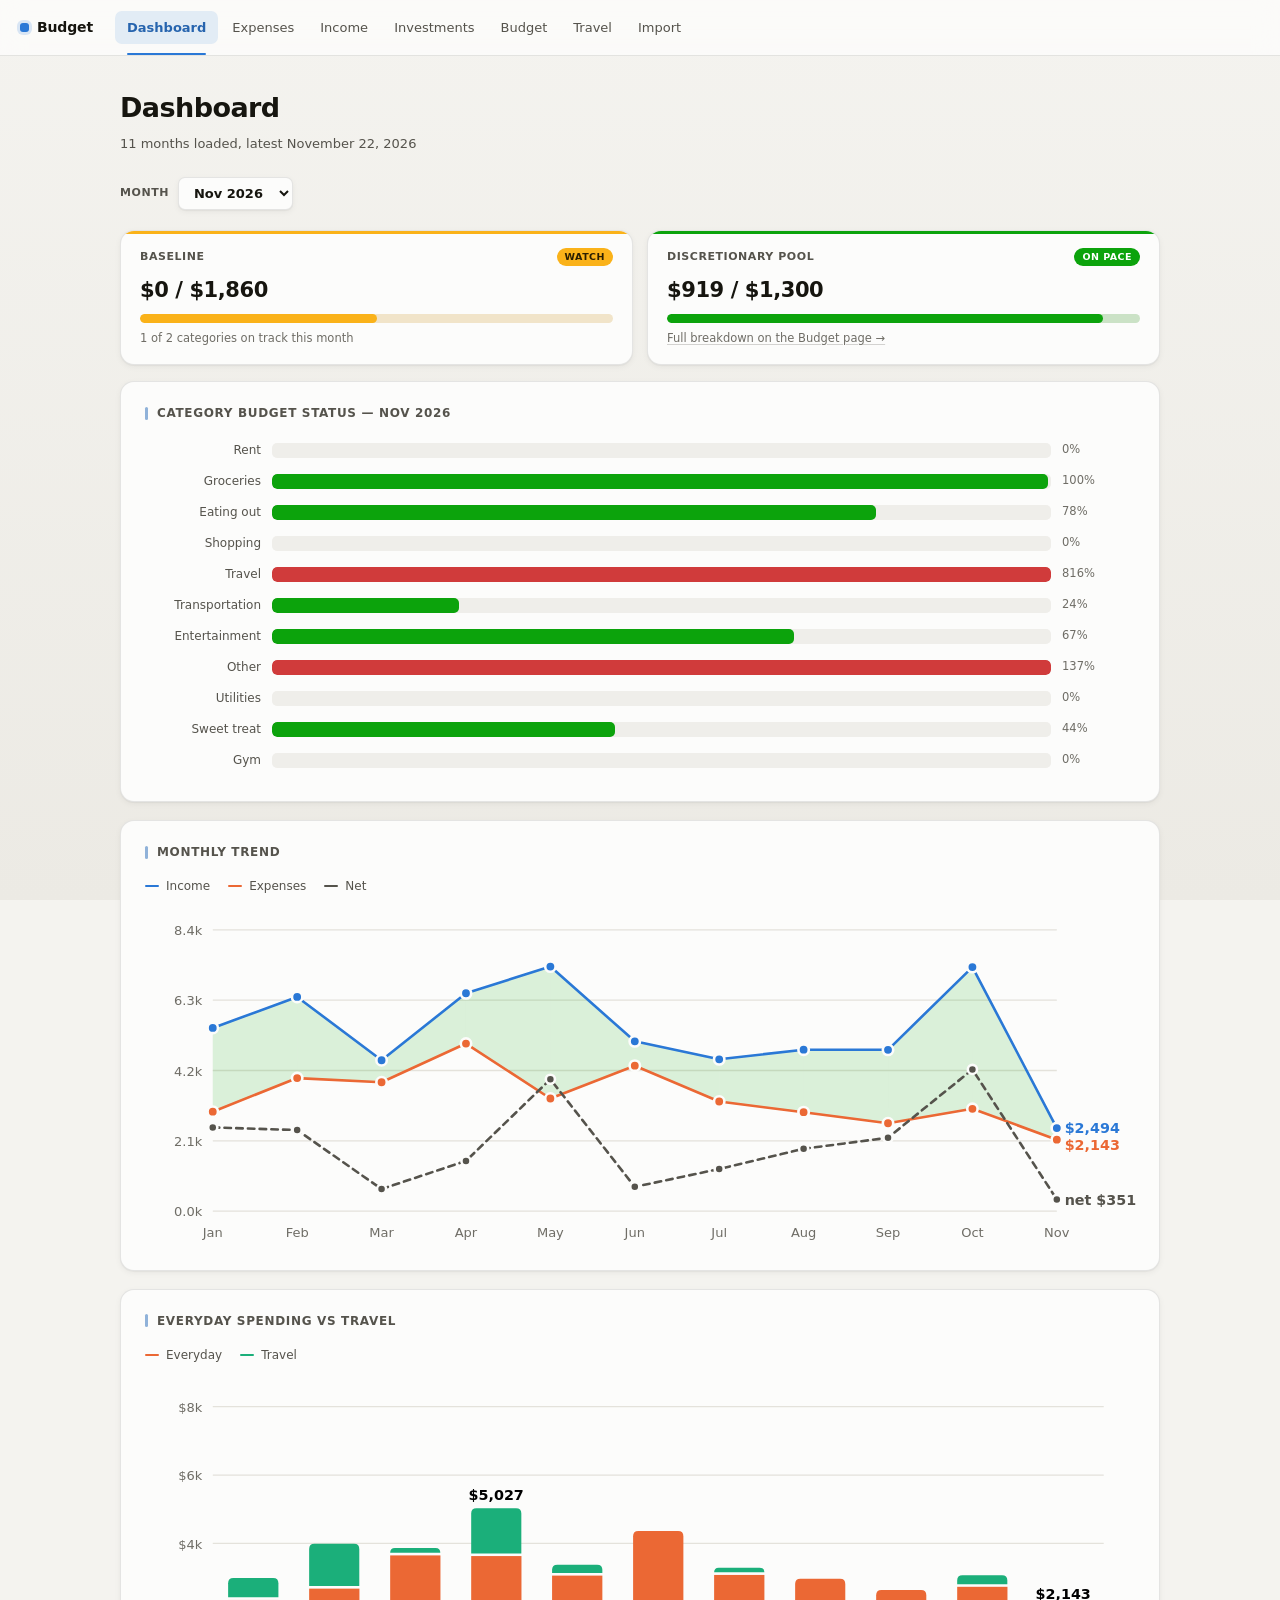
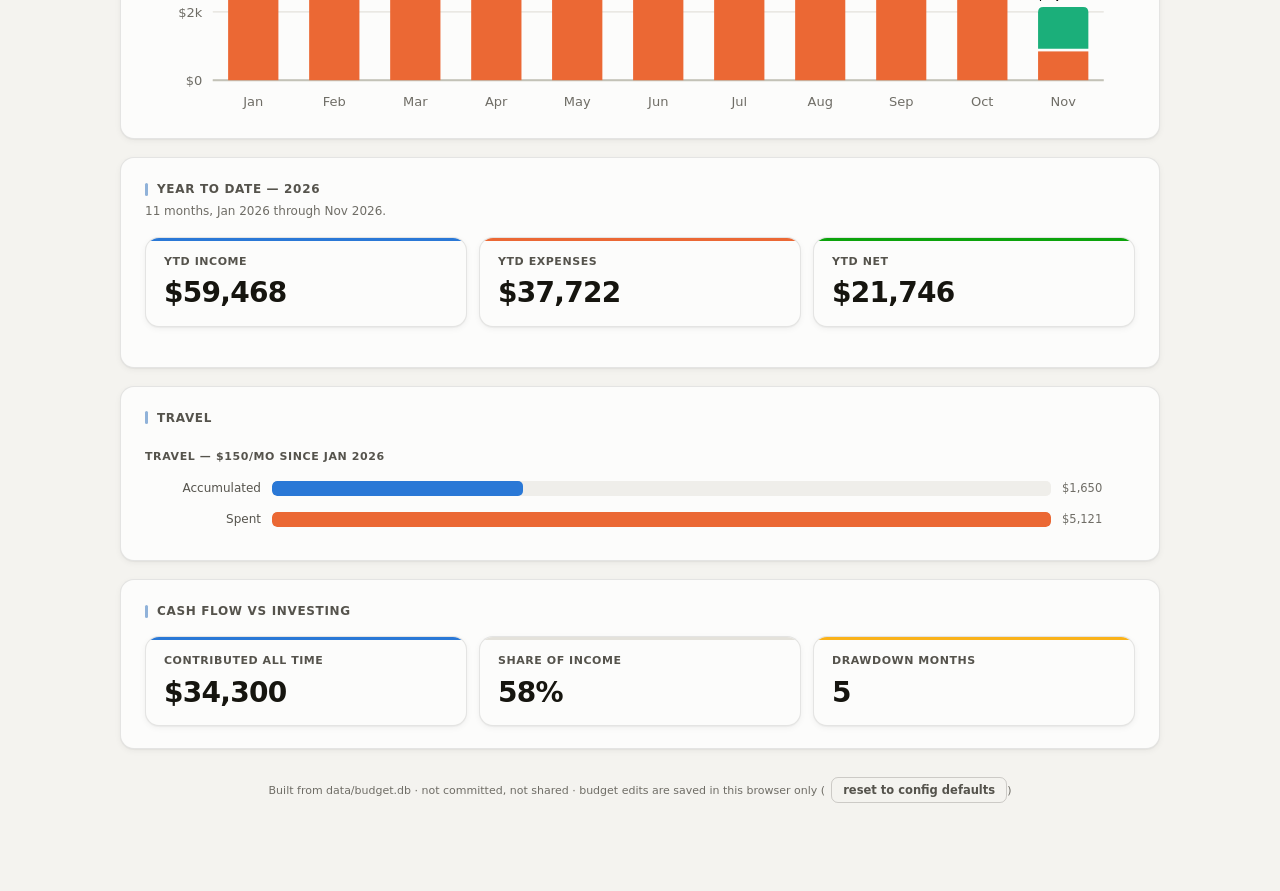
==== commit b78351e5: "Add five November expenses; take lumpy categories off the Expenses tab Staged through the Import que" ====
--- a/site/index.html
+++ b/site/index.html
@@ -15,7 +15,7 @@
 
   <div class="page-header">
     <h1>Dashboard</h1>
-    <div class="subtitle">11 months loaded, latest November 16, 2026</div>
+    <div class="subtitle">11 months loaded, latest November 22, 2026</div>
   </div>
   
 
@@ -50,16 +50,11 @@
 
   <div class="card">
     <h2 id="h-dash-topcats">Category budget status</h2>
-    <div class="card-sub">% of each category's monthly target spent so far this month (not pace-adjusted —
-      just actual ÷ target). Sorted by budget size, largest first. Full detail, and editable targets, on
-      the <a href="budget.html">Budget page</a>.</div>
     <div id="dash-top-cats"></div>
   </div>
 
   <div class="card">
     <h2>Monthly trend</h2>
-    <div class="card-sub">The shaded gap between the lines is net cash flow — green where income is ahead, red
-      where expenses caught up or passed it. Click a point to jump the month toggle there.</div>
     <div class="legend">
       <span class="legend-key"><span class="legend-swatch" style="background:var(--series-1)"></span>Income</span>
       <span class="legend-key"><span class="legend-swatch" style="background:var(--series-2)"></span>Expenses</span>
@@ -67,15 +62,32 @@
     </div>
     
   <svg viewBox="0 0 760 260" class="chart-svg">
-    <line x1="52" y1="232.0" x2="700" y2="232.0" stroke="var(--gridline)" stroke-width="1"/><text x="44" y="236.0" text-anchor="end" class="axis-label">-2.3k</text><line x1="52" y1="178.0" x2="700" y2="178.0" stroke="var(--gridline)" stroke-width="1"/><text x="44" y="182.0" text-anchor="end" class="axis-label">0.4k</text><line x1="52" y1="124.0" x2="700" y2="124.0" stroke="var(--gridline)" stroke-width="1"/><text x="44" y="128.0" text-anchor="end" class="axis-label">3.1k</text><line x1="52" y1="70.0" x2="700" y2="70.0" stroke="var(--gridline)" stroke-width="1"/><text x="44" y="74.0" text-anchor="end" class="axis-label">5.8k</text><line x1="52" y1="16.0" x2="700" y2="16.0" stroke="var(--gridline)" stroke-width="1"/><text x="44" y="20.0" text-anchor="end" class="axis-label">8.4k</text><line x1="52" y1="185.6" x2="700" y2="185.6" stroke="var(--baseline)" stroke-width="1.5"/>
-    <polygon points="52.0,75.1 116.8,56.5 116.8,105.4 52.0,125.6" fill="var(--good)" opacity="0.14"/><polygon points="116.8,56.5 181.6,94.6 181.6,107.9 116.8,105.4" fill="var(--good)" opacity="0.14"/><polygon points="181.6,94.6 246.4,54.3 246.4,84.6 181.6,107.9" fill="var(--good)" opacity="0.14"/><polygon points="246.4,54.3 311.2,38.1 311.2,117.7 246.4,84.6" fill="var(--good)" opacity="0.14"/><polygon points="311.2,38.1 376.0,83.2 376.0,97.9 311.2,117.7" fill="var(--good)" opacity="0.14"/><polygon points="376.0,83.2 440.8,94.1 440.8,119.5 376.0,97.9" fill="var(--good)" opacity="0.14"/><polygon points="440.8,94.1 505.6,88.3 505.6,125.9 440.8,119.5" fill="var(--good)" opacity="0.14"/><polygon points="505.6,88.3 570.4,88.3 570.4,132.6 505.6,125.9" fill="var(--good)" opacity="0.14"/><polygon points="570.4,88.3 635.2,38.5 635.2,122.4 570.4,132.6" fill="var(--good)" opacity="0.14"/><polygon points="635.2,38.5 700.0,184.0 700.0,145.0 635.2,122.4" fill="var(--good)" opacity="0.14"/>
-    <path d="M 52.0 75.1 L 116.8 56.5 L 181.6 94.6 L 246.4 54.3 L 311.2 38.1 L 376.0 83.2 L 440.8 94.1 L 505.6 88.3 L 570.4 88.3 L 635.2 38.5 L 700.0 184.0" fill="none" stroke="var(--series-1)" stroke-width="2" stroke-linejoin="round" stroke-linecap="round"/><path d="M 52.0 125.6 L 116.8 105.4 L 181.6 107.9 L 246.4 84.6 L 311.2 117.7 L 376.0 97.9 L 440.8 119.5 L 505.6 125.9 L 570.4 132.6 L 635.2 122.4 L 700.0 145.0" fill="none" stroke="var(--series-2)" stroke-width="2" stroke-linejoin="round" stroke-linecap="round"/><path d="M 52.0 135.1 L 116.8 136.7 L 181.6 172.3 L 246.4 155.3 L 311.2 106.1 L 376.0 170.9 L 440.8 160.2 L 505.6 148.0 L 570.4 141.3 L 635.2 101.7 L 700.0 224.6" fill="none" stroke="var(--text-secondary)" stroke-width="2" stroke-dasharray="5 4" stroke-linejoin="round" stroke-linecap="round"/>
-    <circle cx="52.0" cy="75.1" r="4" fill="var(--series-1)" stroke="var(--surface-1)" stroke-width="2"/><circle cx="116.8" cy="56.5" r="4" fill="var(--series-1)" stroke="var(--surface-1)" stroke-width="2"/><circle cx="181.6" cy="94.6" r="4" fill="var(--series-1)" stroke="var(--surface-1)" stroke-width="2"/><circle cx="246.4" cy="54.3" r="4" fill="var(--series-1)" stroke="var(--surface-1)" stroke-width="2"/><circle cx="311.2" cy="38.1" r="4" fill="var(--series-1)" stroke="var(--surface-1)" stroke-width="2"/><circle cx="376.0" cy="83.2" r="4" fill="var(--series-1)" stroke="var(--surface-1)" stroke-width="2"/><circle cx="440.8" cy="94.1" r="4" fill="var(--series-1)" stroke="var(--surface-1)" stroke-width="2"/><circle cx="505.6" cy="88.3" r="4" fill="var(--series-1)" stroke="var(--surface-1)" stroke-width="2"/><circle cx="570.4" cy="88.3" r="4" fill="var(--series-1)" stroke="var(--surface-1)" stroke-width="2"/><circle cx="635.2" cy="38.5" r="4" fill="var(--series-1)" stroke="var(--surface-1)" stroke-width="2"/><circle cx="700.0" cy="184.0" r="4" fill="var(--series-1)" stroke="var(--surface-1)" stroke-width="2"/><circle cx="52.0" cy="125.6" r="4" fill="var(--series-2)" stroke="var(--surface-1)" stroke-width="2"/><circle cx="116.8" cy="105.4" r="4" fill="var(--series-2)" stroke="var(--surface-1)" stroke-width="2"/><circle cx="181.6" cy="107.9" r="4" fill="var(--series-2)" stroke="var(--surface-1)" stroke-width="2"/><circle cx="246.4" cy="84.6" r="4" fill="var(--series-2)" stroke="var(--surface-1)" stroke-width="2"/><circle cx="311.2" cy="117.7" r="4" fill="var(--series-2)" stroke="var(--surface-1)" stroke-width="2"/><circle cx="376.0" cy="97.9" r="4" fill="var(--series-2)" stroke="var(--surface-1)" stroke-width="2"/><circle cx="440.8" cy="119.5" r="4" fill="var(--series-2)" stroke="var(--surface-1)" stroke-width="2"/><circle cx="505.6" cy="125.9" r="4" fill="var(--series-2)" stroke="var(--surface-1)" stroke-width="2"/><circle cx="570.4" cy="132.6" r="4" fill="var(--series-2)" stroke="var(--surface-1)" stroke-width="2"/><circle cx="635.2" cy="122.4" r="4" fill="var(--series-2)" stroke="var(--surface-1)" stroke-width="2"/><circle cx="700.0" cy="145.0" r="4" fill="var(--series-2)" stroke="var(--surface-1)" stroke-width="2"/><circle cx="52.0" cy="135.1" r="3.5" fill="var(--text-secondary)" stroke="var(--surface-1)" stroke-width="2"/><circle cx="116.8" cy="136.7" r="3.5" fill="var(--text-secondary)" stroke="var(--surface-1)" stroke-width="2"/><circle cx="181.6" cy="172.3" r="3.5" fill="var(--text-secondary)" stroke="var(--surface-1)" stroke-width="2"/><circle cx="246.4" cy="155.3" r="3.5" fill="var(--text-secondary)" stroke="var(--surface-1)" stroke-width="2"/><circle cx="311.2" cy="106.1" r="3.5" fill="var(--text-secondary)" stroke="var(--surface-1)" stroke-width="2"/><circle cx="376.0" cy="170.9" r="3.5" fill="var(--text-secondary)" stroke="var(--surface-1)" stroke-width="2"/><circle cx="440.8" cy="160.2" r="3.5" fill="var(--text-secondary)" stroke="var(--surface-1)" stroke-width="2"/><circle cx="505.6" cy="148.0" r="3.5" fill="var(--text-secondary)" stroke="var(--surface-1)" stroke-width="2"/><circle cx="570.4" cy="141.3" r="3.5" fill="var(--text-secondary)" stroke="var(--surface-1)" stroke-width="2"/><circle cx="635.2" cy="101.7" r="3.5" fill="var(--text-secondary)" stroke="var(--surface-1)" stroke-width="2"/><circle cx="700.0" cy="224.6" r="3.5" fill="var(--text-secondary)" stroke="var(--surface-1)" stroke-width="2"/>
+    <line x1="52" y1="232.0" x2="700" y2="232.0" stroke="var(--gridline)" stroke-width="1"/><text x="44" y="236.0" text-anchor="end" class="axis-label">0.0k</text><line x1="52" y1="178.0" x2="700" y2="178.0" stroke="var(--gridline)" stroke-width="1"/><text x="44" y="182.0" text-anchor="end" class="axis-label">2.1k</text><line x1="52" y1="124.0" x2="700" y2="124.0" stroke="var(--gridline)" stroke-width="1"/><text x="44" y="128.0" text-anchor="end" class="axis-label">4.2k</text><line x1="52" y1="70.0" x2="700" y2="70.0" stroke="var(--gridline)" stroke-width="1"/><text x="44" y="74.0" text-anchor="end" class="axis-label">6.3k</text><line x1="52" y1="16.0" x2="700" y2="16.0" stroke="var(--gridline)" stroke-width="1"/><text x="44" y="20.0" text-anchor="end" class="axis-label">8.4k</text>
+    <polygon points="52.0,91.3 116.8,67.5 116.8,129.8 52.0,155.6" fill="var(--good)" opacity="0.14"/><polygon points="116.8,67.5 181.6,116.1 181.6,133.0 116.8,129.8" fill="var(--good)" opacity="0.14"/><polygon points="181.6,116.1 246.4,64.7 246.4,103.3 181.6,133.0" fill="var(--good)" opacity="0.14"/><polygon points="246.4,64.7 311.2,44.2 311.2,145.5 246.4,103.3" fill="var(--good)" opacity="0.14"/><polygon points="311.2,44.2 376.0,101.6 376.0,120.3 311.2,145.5" fill="var(--good)" opacity="0.14"/><polygon points="376.0,101.6 440.8,115.4 440.8,147.8 376.0,120.3" fill="var(--good)" opacity="0.14"/><polygon points="440.8,115.4 505.6,108.0 505.6,156.0 440.8,147.8" fill="var(--good)" opacity="0.14"/><polygon points="505.6,108.0 570.4,108.1 570.4,164.5 505.6,156.0" fill="var(--good)" opacity="0.14"/><polygon points="570.4,108.1 635.2,44.6 635.2,153.4 570.4,164.5" fill="var(--good)" opacity="0.14"/><polygon points="635.2,44.6 700.0,168.2 700.0,177.1 635.2,153.4" fill="var(--good)" opacity="0.14"/>
+    <path d="M 52.0 91.3 L 116.8 67.5 L 181.6 116.1 L 246.4 64.7 L 311.2 44.2 L 376.0 101.6 L 440.8 115.4 L 505.6 108.0 L 570.4 108.1 L 635.2 44.6 L 700.0 168.2" fill="none" stroke="var(--series-1)" stroke-width="2" stroke-linejoin="round" stroke-linecap="round"/><path d="M 52.0 155.6 L 116.8 129.8 L 181.6 133.0 L 246.4 103.3 L 311.2 145.5 L 376.0 120.3 L 440.8 147.8 L 505.6 156.0 L 570.4 164.5 L 635.2 153.4 L 700.0 177.1" fill="none" stroke="var(--series-2)" stroke-width="2" stroke-linejoin="round" stroke-linecap="round"/><path d="M 52.0 167.7 L 116.8 169.7 L 181.6 215.0 L 246.4 193.4 L 311.2 130.7 L 376.0 213.3 L 440.8 199.6 L 505.6 184.1 L 570.4 175.6 L 635.2 123.2 L 700.0 223.0" fill="none" stroke="var(--text-secondary)" stroke-width="2" stroke-dasharray="5 4" stroke-linejoin="round" stroke-linecap="round"/>
+    <circle cx="52.0" cy="91.3" r="4" fill="var(--series-1)" stroke="var(--surface-1)" stroke-width="2"/><circle cx="116.8" cy="67.5" r="4" fill="var(--series-1)" stroke="var(--surface-1)" stroke-width="2"/><circle cx="181.6" cy="116.1" r="4" fill="var(--series-1)" stroke="var(--surface-1)" stroke-width="2"/><circle cx="246.4" cy="64.7" r="4" fill="var(--series-1)" stroke="var(--surface-1)" stroke-width="2"/><circle cx="311.2" cy="44.2" r="4" fill="var(--series-1)" stroke="var(--surface-1)" stroke-width="2"/><circle cx="376.0" cy="101.6" r="4" fill="var(--series-1)" stroke="var(--surface-1)" stroke-width="2"/><circle cx="440.8" cy="115.4" r="4" fill="var(--series-1)" stroke="var(--surface-1)" stroke-width="2"/><circle cx="505.6" cy="108.0" r="4" fill="var(--series-1)" stroke="var(--surface-1)" stroke-width="2"/><circle cx="570.4" cy="108.1" r="4" fill="var(--series-1)" stroke="var(--surface-1)" stroke-width="2"/><circle cx="635.2" cy="44.6" r="4" fill="var(--series-1)" stroke="var(--surface-1)" stroke-width="2"/><circle cx="700.0" cy="168.2" r="4" fill="var(--series-1)" stroke="var(--surface-1)" stroke-width="2"/><circle cx="52.0" cy="155.6" r="4" fill="var(--series-2)" stroke="var(--surface-1)" stroke-width="2"/><circle cx="116.8" cy="129.8" r="4" fill="var(--series-2)" stroke="var(--surface-1)" stroke-width="2"/><circle cx="181.6" cy="133.0" r="4" fill="var(--series-2)" stroke="var(--surface-1)" stroke-width="2"/><circle cx="246.4" cy="103.3" r="4" fill="var(--series-2)" stroke="var(--surface-1)" stroke-width="2"/><circle cx="311.2" cy="145.5" r="4" fill="var(--series-2)" stroke="var(--surface-1)" stroke-width="2"/><circle cx="376.0" cy="120.3" r="4" fill="var(--series-2)" stroke="var(--surface-1)" stroke-width="2"/><circle cx="440.8" cy="147.8" r="4" fill="var(--series-2)" stroke="var(--surface-1)" stroke-width="2"/><circle cx="505.6" cy="156.0" r="4" fill="var(--series-2)" stroke="var(--surface-1)" stroke-width="2"/><circle cx="570.4" cy="164.5" r="4" fill="var(--series-2)" stroke="var(--surface-1)" stroke-width="2"/><circle cx="635.2" cy="153.4" r="4" fill="var(--series-2)" stroke="var(--surface-1)" stroke-width="2"/><circle cx="700.0" cy="177.1" r="4" fill="var(--series-2)" stroke="var(--surface-1)" stroke-width="2"/><circle cx="52.0" cy="167.7" r="3.5" fill="var(--text-secondary)" stroke="var(--surface-1)" stroke-width="2"/><circle cx="116.8" cy="169.7" r="3.5" fill="var(--text-secondary)" stroke="var(--surface-1)" stroke-width="2"/><circle cx="181.6" cy="215.0" r="3.5" fill="var(--text-secondary)" stroke="var(--surface-1)" stroke-width="2"/><circle cx="246.4" cy="193.4" r="3.5" fill="var(--text-secondary)" stroke="var(--surface-1)" stroke-width="2"/><circle cx="311.2" cy="130.7" r="3.5" fill="var(--text-secondary)" stroke="var(--surface-1)" stroke-width="2"/><circle cx="376.0" cy="213.3" r="3.5" fill="var(--text-secondary)" stroke="var(--surface-1)" stroke-width="2"/><circle cx="440.8" cy="199.6" r="3.5" fill="var(--text-secondary)" stroke="var(--surface-1)" stroke-width="2"/><circle cx="505.6" cy="184.1" r="3.5" fill="var(--text-secondary)" stroke="var(--surface-1)" stroke-width="2"/><circle cx="570.4" cy="175.6" r="3.5" fill="var(--text-secondary)" stroke="var(--surface-1)" stroke-width="2"/><circle cx="635.2" cy="123.2" r="3.5" fill="var(--text-secondary)" stroke="var(--surface-1)" stroke-width="2"/><circle cx="700.0" cy="223.0" r="3.5" fill="var(--text-secondary)" stroke="var(--surface-1)" stroke-width="2"/>
     <text x="52.0" y="252" text-anchor="middle" class="axis-label">Jan</text><text x="116.8" y="252" text-anchor="middle" class="axis-label">Feb</text><text x="181.6" y="252" text-anchor="middle" class="axis-label">Mar</text><text x="246.4" y="252" text-anchor="middle" class="axis-label">Apr</text><text x="311.2" y="252" text-anchor="middle" class="axis-label">May</text><text x="376.0" y="252" text-anchor="middle" class="axis-label">Jun</text><text x="440.8" y="252" text-anchor="middle" class="axis-label">Jul</text><text x="505.6" y="252" text-anchor="middle" class="axis-label">Aug</text><text x="570.4" y="252" text-anchor="middle" class="axis-label">Sep</text><text x="635.2" y="252" text-anchor="middle" class="axis-label">Oct</text><text x="700.0" y="252" text-anchor="middle" class="axis-label">Nov</text>
-    <text x="706.0" y="149.0" class="end-label" fill="var(--series-2)">$2,021</text><text x="706.0" y="188.0" class="end-label" fill="var(--series-1)">$80</text><text x="706.0" y="228.6" class="end-label" fill="var(--text-secondary)">net -$1,941</text>
+    <text x="706.0" y="172.2" class="end-label" fill="var(--series-1)">$2,494</text><text x="706.0" y="185.2" class="end-label" fill="var(--series-2)">$2,143</text><text x="706.0" y="227.0" class="end-label" fill="var(--text-secondary)">net $351</text>
     <line id="crosshair-trend" x1="0" y1="16" x2="0" y2="232"
           stroke="var(--baseline)" stroke-width="1" style="display:none"/>
-    <rect class="hit-target" data-crosshair="crosshair-trend" data-cx="52.0" data-tooltip-title="Jan 2026" data-tooltip-rows="[[&quot;Income&quot;, &quot;$5,498&quot;, &quot;var(--series-1)&quot;], [&quot;Expenses&quot;, &quot;$2,985&quot;, &quot;var(--series-2)&quot;], [&quot;Net&quot;, &quot;$2,513&quot;, &quot;var(--good)&quot;]]" data-month-idx="0" x="22.5" y="16" width="58.9" height="216" fill="transparent"/><rect class="hit-target" data-crosshair="crosshair-trend" data-cx="116.8" data-tooltip-title="Feb 2026" data-tooltip-rows="[[&quot;Income&quot;, &quot;$6,424&quot;, &quot;var(--series-1)&quot;], [&quot;Expenses&quot;, &quot;$3,992&quot;, &quot;var(--series-2)&quot;], [&quot;Net&quot;, &quot;$2,432&quot;, &quot;var(--good)&quot;]]" data-month-idx="1" x="87.3" y="16" width="58.9" height="216" fill="transparent"/><rect class="hit-target" data-crosshair="crosshair-trend" data-cx="181.6" data-tooltip-title="Mar 2026" data-tooltip-rows="[[&quot;Income&quot;, &quot;$4,529&quot;, &quot;var(--series-1)&quot;], [&quot;Expenses&quot;, &quot;$3,866&quot;, &quot;var(--series-2)&quot;], [&quot;Net&quot;, &quot;$664&quot;, &quot;var(--good)&quot;]]" data-month-idx="2" x="152.1" y="16" width="58.9" height="216" fill="transparent"/><rect class="hit-target" data-crosshair="crosshair-trend" data-cx="246.4" data-tooltip-title="Apr 2026" data-tooltip-rows="[[&quot;Income&quot;, &quot;$6,534&quot;, &quot;var(--series-1)&quot;], [&quot;Expenses&quot;, &quot;$5,027&quot;, &quot;var(--series-2)&quot;], [&quot;Net&quot;, &quot;$1,507&quot;, &quot;var(--good)&quot;]]" data-month-idx="3" x="216.9" y="16" width="58.9" height="216" fill="transparent"/><rect class="hit-target" data-crosshair="crosshair-trend" data-cx="311.2" data-tooltip-title="May 2026" data-tooltip-rows="[[&quot;Income&quot;, &quot;$7,337&quot;, &quot;var(--series-1)&quot;], [&quot;Expenses&quot;, &quot;$3,380&quot;, &quot;var(--series-2)&quot;], [&quot;Net&quot;, &quot;$3,957&quot;, &quot;var(--good)&quot;]]" data-month-idx="4" x="281.7" y="16" width="58.9" height="216" fill="transparent"/><rect class="hit-target" data-crosshair="crosshair-trend" data-cx="376.0" data-tooltip-title="Jun 2026" data-tooltip-rows="[[&quot;Income&quot;, &quot;$5,093&quot;, &quot;var(--series-1)&quot;], [&quot;Expenses&quot;, &quot;$4,363&quot;, &quot;var(--series-2)&quot;], [&quot;Net&quot;, &quot;$730&quot;, &quot;var(--good)&quot;]]" data-month-idx="5" x="346.5" y="16" width="58.9" height="216" fill="transparent"/><rect class="hit-target" data-crosshair="crosshair-trend" data-cx="440.8" data-tooltip-title="Jul 2026" data-tooltip-rows="[[&quot;Income&quot;, &quot;$4,554&quot;, &quot;var(--series-1)&quot;], [&quot;Expenses&quot;, &quot;$3,290&quot;, &quot;var(--series-2)&quot;], [&quot;Net&quot;, &quot;$1,264&quot;, &quot;var(--good)&quot;]]" data-month-idx="6" x="411.3" y="16" width="58.9" height="216" fill="transparent"/><rect class="hit-target" data-crosshair="crosshair-trend" data-cx="505.6" data-tooltip-title="Aug 2026" data-tooltip-rows="[[&quot;Income&quot;, &quot;$4,842&quot;, &quot;var(--series-1)&quot;], [&quot;Expenses&quot;, &quot;$2,969&quot;, &quot;var(--series-2)&quot;], [&quot;Net&quot;, &quot;$1,873&quot;, &quot;var(--good)&quot;]]" data-month-idx="7" x="476.1" y="16" width="58.9" height="216" fill="transparent"/><rect class="hit-target" data-crosshair="crosshair-trend" data-cx="570.4" data-tooltip-title="Sep 2026" data-tooltip-rows="[[&quot;Income&quot;, &quot;$4,842&quot;, &quot;var(--series-1)&quot;], [&quot;Expenses&quot;, &quot;$2,639&quot;, &quot;var(--series-2)&quot;], [&quot;Net&quot;, &quot;$2,203&quot;, &quot;var(--good)&quot;]]" data-month-idx="8" x="540.9" y="16" width="58.9" height="216" fill="transparent"/><rect class="hit-target" data-crosshair="crosshair-trend" data-cx="635.2" data-tooltip-title="Oct 2026" data-tooltip-rows="[[&quot;Income&quot;, &quot;$7,320&quot;, &quot;var(--series-1)&quot;], [&quot;Expenses&quot;, &quot;$3,145&quot;, &quot;var(--series-2)&quot;], [&quot;Net&quot;, &quot;$4,176&quot;, &quot;var(--good)&quot;]]" data-month-idx="9" x="605.7" y="16" width="58.9" height="216" fill="transparent"/><rect class="hit-target" data-crosshair="crosshair-trend" data-cx="700.0" data-tooltip-title="Nov 2026" data-tooltip-rows="[[&quot;Income&quot;, &quot;$80&quot;, &quot;var(--series-1)&quot;], [&quot;Expenses&quot;, &quot;$2,021&quot;, &quot;var(--series-2)&quot;], [&quot;Net&quot;, &quot;-$1,941&quot;, &quot;var(--critical)&quot;]]" data-month-idx="10" x="670.5" y="16" width="58.9" height="216" fill="transparent"/>
+    <rect class="hit-target" data-crosshair="crosshair-trend" data-cx="52.0" data-tooltip-title="Jan 2026" data-tooltip-rows="[[&quot;Income&quot;, &quot;$5,498&quot;, &quot;var(--series-1)&quot;], [&quot;Expenses&quot;, &quot;$2,985&quot;, &quot;var(--series-2)&quot;], [&quot;Net&quot;, &quot;$2,513&quot;, &quot;var(--good)&quot;]]" data-month-idx="0" x="22.5" y="16" width="58.9" height="216" fill="transparent"/><rect class="hit-target" data-crosshair="crosshair-trend" data-cx="116.8" data-tooltip-title="Feb 2026" data-tooltip-rows="[[&quot;Income&quot;, &quot;$6,424&quot;, &quot;var(--series-1)&quot;], [&quot;Expenses&quot;, &quot;$3,992&quot;, &quot;var(--series-2)&quot;], [&quot;Net&quot;, &quot;$2,432&quot;, &quot;var(--good)&quot;]]" data-month-idx="1" x="87.3" y="16" width="58.9" height="216" fill="transparent"/><rect class="hit-target" data-crosshair="crosshair-trend" data-cx="181.6" data-tooltip-title="Mar 2026" data-tooltip-rows="[[&quot;Income&quot;, &quot;$4,529&quot;, &quot;var(--series-1)&quot;], [&quot;Expenses&quot;, &quot;$3,866&quot;, &quot;var(--series-2)&quot;], [&quot;Net&quot;, &quot;$664&quot;, &quot;var(--good)&quot;]]" data-month-idx="2" x="152.1" y="16" width="58.9" height="216" fill="transparent"/><rect class="hit-target" data-crosshair="crosshair-trend" data-cx="246.4" data-tooltip-title="Apr 2026" data-tooltip-rows="[[&quot;Income&quot;, &quot;$6,534&quot;, &quot;var(--series-1)&quot;], [&quot;Expenses&quot;, &quot;$5,027&quot;, &quot;var(--series-2)&quot;], [&quot;Net&quot;, &quot;$1,507&quot;, &quot;var(--good)&quot;]]" data-month-idx="3" x="216.9" y="16" width="58.9" height="216" fill="transparent"/><rect class="hit-target" data-crosshair="crosshair-trend" data-cx="311.2" data-tooltip-title="May 2026" data-tooltip-rows="[[&quot;Income&quot;, &quot;$7,337&quot;, &quot;var(--series-1)&quot;], [&quot;Expenses&quot;, &quot;$3,380&quot;, &quot;var(--series-2)&quot;], [&quot;Net&quot;, &quot;$3,957&quot;, &quot;var(--good)&quot;]]" data-month-idx="4" x="281.7" y="16" width="58.9" height="216" fill="transparent"/><rect class="hit-target" data-crosshair="crosshair-trend" data-cx="376.0" data-tooltip-title="Jun 2026" data-tooltip-rows="[[&quot;Income&quot;, &quot;$5,093&quot;, &quot;var(--series-1)&quot;], [&quot;Expenses&quot;, &quot;$4,363&quot;, &quot;var(--series-2)&quot;], [&quot;Net&quot;, &quot;$730&quot;, &quot;var(--good)&quot;]]" data-month-idx="5" x="346.5" y="16" width="58.9" height="216" fill="transparent"/><rect class="hit-target" data-crosshair="crosshair-trend" data-cx="440.8" data-tooltip-title="Jul 2026" data-tooltip-rows="[[&quot;Income&quot;, &quot;$4,554&quot;, &quot;var(--series-1)&quot;], [&quot;Expenses&quot;, &quot;$3,290&quot;, &quot;var(--series-2)&quot;], [&quot;Net&quot;, &quot;$1,264&quot;, &quot;var(--good)&quot;]]" data-month-idx="6" x="411.3" y="16" width="58.9" height="216" fill="transparent"/><rect class="hit-target" data-crosshair="crosshair-trend" data-cx="505.6" data-tooltip-title="Aug 2026" data-tooltip-rows="[[&quot;Income&quot;, &quot;$4,842&quot;, &quot;var(--series-1)&quot;], [&quot;Expenses&quot;, &quot;$2,969&quot;, &quot;var(--series-2)&quot;], [&quot;Net&quot;, &quot;$1,873&quot;, &quot;var(--good)&quot;]]" data-month-idx="7" x="476.1" y="16" width="58.9" height="216" fill="transparent"/><rect class="hit-target" data-crosshair="crosshair-trend" data-cx="570.4" data-tooltip-title="Sep 2026" data-tooltip-rows="[[&quot;Income&quot;, &quot;$4,842&quot;, &quot;var(--series-1)&quot;], [&quot;Expenses&quot;, &quot;$2,639&quot;, &quot;var(--series-2)&quot;], [&quot;Net&quot;, &quot;$2,203&quot;, &quot;var(--good)&quot;]]" data-month-idx="8" x="540.9" y="16" width="58.9" height="216" fill="transparent"/><rect class="hit-target" data-crosshair="crosshair-trend" data-cx="635.2" data-tooltip-title="Oct 2026" data-tooltip-rows="[[&quot;Income&quot;, &quot;$7,320&quot;, &quot;var(--series-1)&quot;], [&quot;Expenses&quot;, &quot;$3,069&quot;, &quot;var(--series-2)&quot;], [&quot;Net&quot;, &quot;$4,252&quot;, &quot;var(--good)&quot;]]" data-month-idx="9" x="605.7" y="16" width="58.9" height="216" fill="transparent"/><rect class="hit-target" data-crosshair="crosshair-trend" data-cx="700.0" data-tooltip-title="Nov 2026" data-tooltip-rows="[[&quot;Income&quot;, &quot;$2,494&quot;, &quot;var(--series-1)&quot;], [&quot;Expenses&quot;, &quot;$2,143&quot;, &quot;var(--series-2)&quot;], [&quot;Net&quot;, &quot;$351&quot;, &quot;var(--good)&quot;]]" data-month-idx="10" x="670.5" y="16" width="58.9" height="216" fill="transparent"/>
+  </svg>
+  </div>
+
+  
+  <div class="card">
+    <h2>Everyday spending vs travel</h2>
+    <div class="legend">
+      <span class="legend-key"><span class="legend-swatch" style="background:var(--series-2)"></span>Everyday</span>
+      <span class="legend-key"><span class="legend-swatch" style="background:var(--series-3)"></span>Travel</span>
+    </div>
+    
+  <svg viewBox="0 0 760 260" class="chart-svg">
+    <line x1="52" y1="232.0" x2="736" y2="232.0" stroke="var(--gridline)" stroke-width="1"/><text x="44" y="236.0" text-anchor="end" class="axis-label">$0</text><line x1="52" y1="179.5" x2="736" y2="179.5" stroke="var(--gridline)" stroke-width="1"/><text x="44" y="183.5" text-anchor="end" class="axis-label">$2k</text><line x1="52" y1="127.0" x2="736" y2="127.0" stroke="var(--gridline)" stroke-width="1"/><text x="44" y="131.0" text-anchor="end" class="axis-label">$4k</text><line x1="52" y1="74.5" x2="736" y2="74.5" stroke="var(--gridline)" stroke-width="1"/><text x="44" y="78.5" text-anchor="end" class="axis-label">$6k</text><line x1="52" y1="22.0" x2="736" y2="22.0" stroke="var(--gridline)" stroke-width="1"/><text x="44" y="26.0" text-anchor="end" class="axis-label">$8k</text><line x1="52" y1="232.0" x2="736" y2="232.0" stroke="var(--baseline)" stroke-width="1.5"/>
+    <rect x="63.8" y="170.4" width="38.6" height="61.6" fill="var(--series-2)"/><path d="M 63.8 168.4 L 63.8 157.6 Q 63.8 153.6 67.8 153.6 L 98.4 153.6 Q 102.4 153.6 102.4 157.6 L 102.4 168.4 Z" fill="var(--series-3)"/><rect x="126.0" y="161.7" width="38.6" height="70.3" fill="var(--series-2)"/><path d="M 126.0 159.7 L 126.0 131.2 Q 126.0 127.2 130.0 127.2 L 160.5 127.2 Q 164.5 127.2 164.5 131.2 L 164.5 159.7 Z" fill="var(--series-3)"/><rect x="188.2" y="136.2" width="38.6" height="95.8" fill="var(--series-2)"/><path d="M 188.2 134.2 L 188.2 134.2 Q 188.2 130.5 191.8 130.5 L 223.1 130.5 Q 226.7 130.5 226.7 134.2 L 226.7 134.2 Z" fill="var(--series-3)"/><rect x="250.4" y="136.7" width="38.6" height="95.3" fill="var(--series-2)"/><path d="M 250.4 134.7 L 250.4 104.0 Q 250.4 100.0 254.4 100.0 L 284.9 100.0 Q 288.9 100.0 288.9 104.0 L 288.9 134.7 Z" fill="var(--series-3)"/><rect x="312.5" y="151.7" width="38.6" height="80.3" fill="var(--series-2)"/><path d="M 312.5 149.7 L 312.5 147.3 Q 312.5 143.3 316.5 143.3 L 347.1 143.3 Q 351.1 143.3 351.1 147.3 L 351.1 149.7 Z" fill="var(--series-3)"/><path d="M 374.7 232.0 L 374.7 121.5 Q 374.7 117.5 378.7 117.5 L 409.3 117.5 Q 413.3 117.5 413.3 121.5 L 413.3 232.0 Z" fill="var(--series-2)"/><rect x="436.9" y="151.2" width="38.6" height="80.8" fill="var(--series-2)"/><path d="M 436.9 149.2 L 436.9 149.2 Q 436.9 145.6 440.4 145.6 L 471.9 145.6 Q 475.5 145.6 475.5 149.2 L 475.5 149.2 Z" fill="var(--series-3)"/><path d="M 499.1 232.0 L 499.1 158.1 Q 499.1 154.1 503.1 154.1 L 533.6 154.1 Q 537.6 154.1 537.6 158.1 L 537.6 232.0 Z" fill="var(--series-2)"/><path d="M 561.3 232.0 L 561.3 166.7 Q 561.3 162.7 565.3 162.7 L 595.8 162.7 Q 599.8 162.7 599.8 166.7 L 599.8 232.0 Z" fill="var(--series-2)"/><rect x="623.5" y="160.3" width="38.6" height="71.7" fill="var(--series-2)"/><path d="M 623.5 158.3 L 623.5 155.4 Q 623.5 151.4 627.5 151.4 L 658.0 151.4 Q 662.0 151.4 662.0 155.4 L 662.0 158.3 Z" fill="var(--series-3)"/><rect x="685.6" y="209.9" width="38.6" height="22.1" fill="var(--series-2)"/><path d="M 685.6 207.9 L 685.6 179.8 Q 685.6 175.8 689.6 175.8 L 720.2 175.8 Q 724.2 175.8 724.2 179.8 L 724.2 207.9 Z" fill="var(--series-3)"/>
+    <text x="83.1" y="252" text-anchor="middle" class="axis-label">Jan</text><text x="145.3" y="252" text-anchor="middle" class="axis-label">Feb</text><text x="207.5" y="252" text-anchor="middle" class="axis-label">Mar</text><text x="269.6" y="252" text-anchor="middle" class="axis-label">Apr</text><text x="331.8" y="252" text-anchor="middle" class="axis-label">May</text><text x="394.0" y="252" text-anchor="middle" class="axis-label">Jun</text><text x="456.2" y="252" text-anchor="middle" class="axis-label">Jul</text><text x="518.4" y="252" text-anchor="middle" class="axis-label">Aug</text><text x="580.5" y="252" text-anchor="middle" class="axis-label">Sep</text><text x="642.7" y="252" text-anchor="middle" class="axis-label">Oct</text><text x="704.9" y="252" text-anchor="middle" class="axis-label">Nov</text>
+    <text x="269.6" y="94.0" text-anchor="middle" class="end-label">$5,027</text><text x="704.9" y="169.8" text-anchor="middle" class="end-label">$2,143</text>
+    <rect class="hit-target" data-tooltip-title="Jan 2026" data-tooltip-rows="[[&quot;Everyday&quot;, &quot;$2,423&quot;, &quot;var(--series-2)&quot;], [&quot;Travel&quot;, &quot;$562&quot;, &quot;var(--series-3)&quot;], [&quot;Total&quot;, &quot;$2,985&quot;, null]]" data-month-idx="0" x="52.0" y="22" width="62.2" height="210" fill="transparent"/><rect class="hit-target" data-tooltip-title="Feb 2026" data-tooltip-rows="[[&quot;Everyday&quot;, &quot;$2,755&quot;, &quot;var(--series-2)&quot;], [&quot;Travel&quot;, &quot;$1,237&quot;, &quot;var(--series-3)&quot;], [&quot;Total&quot;, &quot;$3,992&quot;, null]]" data-month-idx="1" x="114.2" y="22" width="62.2" height="210" fill="transparent"/><rect class="hit-target" data-tooltip-title="Mar 2026" data-tooltip-rows="[[&quot;Everyday&quot;, &quot;$3,726&quot;, &quot;var(--series-2)&quot;], [&quot;Travel&quot;, &quot;$139&quot;, &quot;var(--series-3)&quot;], [&quot;Total&quot;, &quot;$3,866&quot;, null]]" data-month-idx="2" x="176.4" y="22" width="62.2" height="210" fill="transparent"/><rect class="hit-target" data-tooltip-title="Apr 2026" data-tooltip-rows="[[&quot;Everyday&quot;, &quot;$3,708&quot;, &quot;var(--series-2)&quot;], [&quot;Travel&quot;, &quot;$1,319&quot;, &quot;var(--series-3)&quot;], [&quot;Total&quot;, &quot;$5,027&quot;, null]]" data-month-idx="3" x="238.5" y="22" width="62.2" height="210" fill="transparent"/><rect class="hit-target" data-tooltip-title="May 2026" data-tooltip-rows="[[&quot;Everyday&quot;, &quot;$3,136&quot;, &quot;var(--series-2)&quot;], [&quot;Travel&quot;, &quot;$244&quot;, &quot;var(--series-3)&quot;], [&quot;Total&quot;, &quot;$3,380&quot;, null]]" data-month-idx="4" x="300.7" y="22" width="62.2" height="210" fill="transparent"/><rect class="hit-target" data-tooltip-title="Jun 2026" data-tooltip-rows="[[&quot;Everyday&quot;, &quot;$4,363&quot;, &quot;var(--series-2)&quot;], [&quot;Total&quot;, &quot;$4,363&quot;, null]]" data-month-idx="5" x="362.9" y="22" width="62.2" height="210" fill="transparent"/><rect class="hit-target" data-tooltip-title="Jul 2026" data-tooltip-rows="[[&quot;Everyday&quot;, &quot;$3,155&quot;, &quot;var(--series-2)&quot;], [&quot;Travel&quot;, &quot;$135&quot;, &quot;var(--series-3)&quot;], [&quot;Total&quot;, &quot;$3,290&quot;, null]]" data-month-idx="6" x="425.1" y="22" width="62.2" height="210" fill="transparent"/><rect class="hit-target" data-tooltip-title="Aug 2026" data-tooltip-rows="[[&quot;Everyday&quot;, &quot;$2,969&quot;, &quot;var(--series-2)&quot;], [&quot;Total&quot;, &quot;$2,969&quot;, null]]" data-month-idx="7" x="487.3" y="22" width="62.2" height="210" fill="transparent"/><rect class="hit-target" data-tooltip-title="Sep 2026" data-tooltip-rows="[[&quot;Everyday&quot;, &quot;$2,639&quot;, &quot;var(--series-2)&quot;], [&quot;Total&quot;, &quot;$2,639&quot;, null]]" data-month-idx="8" x="549.5" y="22" width="62.2" height="210" fill="transparent"/><rect class="hit-target" data-tooltip-title="Oct 2026" data-tooltip-rows="[[&quot;Everyday&quot;, &quot;$2,808&quot;, &quot;var(--series-2)&quot;], [&quot;Travel&quot;, &quot;$261&quot;, &quot;var(--series-3)&quot;], [&quot;Total&quot;, &quot;$3,069&quot;, null]]" data-month-idx="9" x="611.6" y="22" width="62.2" height="210" fill="transparent"/><rect class="hit-target" data-tooltip-title="Nov 2026" data-tooltip-rows="[[&quot;Everyday&quot;, &quot;$919&quot;, &quot;var(--series-2)&quot;], [&quot;Travel&quot;, &quot;$1,224&quot;, &quot;var(--series-3)&quot;], [&quot;Total&quot;, &quot;$2,143&quot;, null]]" data-month-idx="10" x="673.8" y="22" width="62.2" height="210" fill="transparent"/>
   </svg>
   </div>
 
@@ -83,33 +95,27 @@
     <h2>Year to date — 2026</h2>
     <div class="card-sub">11 months, Jan 2026 through Nov 2026.</div>
     <div class="tiles">
-      <div class="tile" style="--tile-accent:var(--series-1)"><div class="tile-label">YTD income</div><div class="tile-value">$57,054</div></div>
-      <div class="tile" style="--tile-accent:var(--series-2)"><div class="tile-label">YTD expenses</div><div class="tile-value">$37,676</div></div>
-      <div class="tile" style="--tile-accent:var(--good)"><div class="tile-label">YTD net</div><div class="tile-value">$19,378</div></div>
+      <div class="tile" style="--tile-accent:var(--series-1)"><div class="tile-label">YTD income</div><div class="tile-value">$59,468</div></div>
+      <div class="tile" style="--tile-accent:var(--series-2)"><div class="tile-label">YTD expenses</div><div class="tile-value">$37,722</div></div>
+      <div class="tile" style="--tile-accent:var(--good)"><div class="tile-label">YTD net</div><div class="tile-value">$21,746</div></div>
     </div>
   </div>
 
   
   <div class="card">
     <h2>Travel</h2>
-    <div class="card-sub">Lumpy categories are saved up for rather than paced: each accrues its monthly target
-      into a bucket that spending draws down. The bars compare what has accumulated against what has been spent,
-      and the balance carries across years. Month-by-month detail and every charge on the
-      <a href="travel.html">Travel</a> tab.</div>
     
     <div class="group-label">Travel — $150/mo since Jan 2026</div>
-    <div class="jsbar-row"><div class="jsbar-label">Accumulated</div><div class="jsbar-track"><div class="jsbar-fill" style="width:31.7%;background:var(--series-1)"></div></div><div class="jsbar-value">$1,650</div></div>
-    <div class="jsbar-row"><div class="jsbar-label">Spent</div><div class="jsbar-track"><div class="jsbar-fill" style="width:100.0%;background:var(--series-2)"></div></div><div class="jsbar-value">$5,197</div></div>
+    <div class="jsbar-row"><div class="jsbar-label">Accumulated</div><div class="jsbar-track"><div class="jsbar-fill" style="width:32.2%;background:var(--series-1)"></div></div><div class="jsbar-value">$1,650</div></div>
+    <div class="jsbar-row"><div class="jsbar-label">Spent</div><div class="jsbar-track"><div class="jsbar-fill" style="width:100.0%;background:var(--series-2)"></div></div><div class="jsbar-value">$5,121</div></div>
   </div>
 
   
   <div class="card">
     <h2>Cash flow vs investing</h2>
-    <div class="card-sub">5 months contributed more than the month netted — funded from savings, not income. Full breakdown on the
-      <a href="investments.html">Investments</a> tab.</div>
     <div class="tiles" style="margin-bottom:0;">
       <div class="tile" style="--tile-accent:var(--series-1)"><div class="tile-label">Contributed all time</div><div class="tile-value">$34,300</div></div>
-      <div class="tile"><div class="tile-label">Share of income</div><div class="tile-value">60%</div></div>
+      <div class="tile"><div class="tile-label">Share of income</div><div class="tile-value">58%</div></div>
       <div class="tile" style="--tile-accent:var(--warning)"><div class="tile-label">Drawdown months</div><div class="tile-value">5</div></div>
     </div>
   </div>
@@ -120,7 +126,7 @@
 <div id="tooltip"></div>
 <script src="app.js"></script>
 <script>
-window.DATA = {"months": ["2026-01", "2026-02", "2026-03", "2026-04", "2026-05", "2026-06", "2026-07", "2026-08", "2026-09", "2026-10", "2026-11"], "monthLabels": {"2026-01": "Jan 2026", "2026-02": "Feb 2026", "2026-03": "Mar 2026", "2026-04": "Apr 2026", "2026-05": "May 2026", "2026-06": "Jun 2026", "2026-07": "Jul 2026", "2026-08": "Aug 2026", "2026-09": "Sep 2026", "2026-10": "Oct 2026", "2026-11": "Nov 2026"}, "livePace": 0.5333333333333333, "dayOfMonth": 16, "categories": {"rent": {"label": "Rent", "cadence": "fixed", "group": "baseline", "baseTarget": 1800.0}, "utilities": {"label": "Utilities", "cadence": "variable", "group": "baseline", "baseTarget": 60.0}, "groceries": {"label": "Groceries", "cadence": "variable", "group": "discretionary", "baseTarget": 400.0}, "transportation": {"label": "Transportation", "cadence": "variable", "group": "discretionary", "baseTarget": 100.0}, "eating_out": {"label": "Eating out", "cadence": "variable", "group": "discretionary", "baseTarget": 350.0}, "sweet_treat": {"label": "Sweet treat", "cadence": "variable", "group": "discretionary", "baseTarget": 50.0}, "entertainment": {"label": "Entertainment", "cadence": "variable", "group": "discretionary", "baseTarget": 100.0}, "gym": {"label": "Gym", "cadence": "variable", "group": "discretionary", "baseTarget": 50.0}, "shopping": {"label": "Shopping", "cadence": "variable", "group": "discretionary", "baseTarget": 150.0}, "other": {"label": "Other", "cadence": "variable", "group": "discretionary", "baseTarget": 100.0}, "travel": {"label": "Travel", "cadence": "lumpy", "group": "discretionary", "baseTarget": 150.0}}, "incomeCategories": {"salary": {"label": "Salary", "isTransfer": false}, "gift": {"label": "Gift", "isTransfer": false}, "side_hustle": {"label": "Side hustle", "isTransfer": false}, "tax_refund": {"label": "Tax refund", "isTransfer": false}, "reimbursement": {"label": "Reimbursement", "isTransfer": false}, "resale": {"label": "Resale", "isTransfer": false}, "rebate": {"label": "Rebate", "isTransfer": false}, "stock_sale": {"label": "Stock sale", "isTransfer": true}, "deposit_return": {"label": "Deposit return", "isTransfer": true}}, "investmentCategories": {"brokerage": {"label": "Brokerage", "color": "var(--series-1)"}, "roth_ira": {"label": "Roth IRA", "color": "var(--series-4)"}, "emergency_fund": {"label": "Emergency fund", "color": "var(--series-3)"}, "crypto": {"label": "Crypto", "color": "var(--series-2)"}}, "byMonth": {"2026-01": {"income": 5497.73, "expense": 2984.97, "investment": 5000.0, "expenseByCat": {"eating_out": 203.14, "sweet_treat": 7.63, "transportation": 49.5, "travel": 562.42, "groceries": 211.14999999999998, "gym": 61.69, "shopping": 5.44, "rent": 1844.0, "utilities": 40.0}, "incomeByCat": {"salary": 4424.27, "gift": 1000.0, "resale": 73.46}, "transferByCat": {}, "investmentByCat": {"brokerage": 1000.0, "roth_ira": 4000.0}, "expenseTxns": [{"date": "2026-01-31", "description": "Subway", "category": "transportation", "amount": 18}, {"date": "2026-01-30", "description": "TJs + Big Apple Meat Market + Target", "category": "eating_out", "amount": 88.1}, {"date": "2026-01-28", "description": "Rent", "category": "rent", "amount": 1844}, {"date": "2026-01-28", "description": "Utilities", "category": "utilities", "amount": 40}, {"date": "2026-01-26", "description": "Costco Groceries", "category": "groceries", "amount": 111.78999999999999}, {"date": "2026-01-26", "description": "Chipotle", "category": "eating_out", "amount": 17.53}, {"date": "2026-01-25", "description": "Westway Diner", "category": "eating_out", "amount": 25}, {"date": "2026-01-25", "description": "Flight to SF", "category": "travel", "amount": 108.48}, {"date": "2026-01-25", "description": "Sunglasses", "category": "shopping", "amount": 5.44}, {"date": "2026-01-22", "description": "TJs + Target + Food Emporium + Udon", "category": "groceries", "amount": 99.36}, {"date": "2026-01-22", "description": "Naya", "category": "eating_out", "amount": 14.43}, {"date": "2026-01-22", "description": "Lifetime", "category": "gym", "amount": 61.69}, {"date": "2026-01-21", "description": "Uber+Lyft for SF", "category": "travel", "amount": 103.01}, {"date": "2026-01-21", "description": "Subway", "category": "transportation", "amount": 11.5}, {"date": "2026-01-21", "description": "Subway", "category": "transportation", "amount": 18}, {"date": "2026-01-21", "description": "Flights to SF", "category": "travel", "amount": 216.8}, {"date": "2026-01-20", "description": "DragonEats (Banh Mi)", "category": "travel", "amount": 32.86}, {"date": "2026-01-19", "description": "CVS (..)", "category": "travel", "amount": 17.29}, {"date": "2026-01-19", "description": "Ben Thai", "category": "travel", "amount": 54.96}, {"date": "2026-01-18", "description": "Sausalito Ferry + Pizza", "category": "travel", "amount": 15.35}, {"date": "2026-01-17", "description": "Tadaima", "category": "travel", "amount": 7.33}, {"date": "2026-01-17", "description": "Bi-Rite Market", "category": "travel", "amount": 6.34}, {"date": "2026-01-15", "description": "Marie's Deli (Banh Mi)", "category": "eating_out", "amount": 16.13}, {"date": "2026-01-13", "description": "Metro", "category": "transportation", "amount": 2}, {"date": "2026-01-13", "description": "Pressed Acai Bowl", "category": "eating_out", "amount": 13.95}, {"date": "2026-01-11", "description": "Omma Tofu House", "category": "eating_out", "amount": 18}, {"date": "2026-01-11", "description": "One Tea Boba", "category": "sweet_treat", "amount": 7.63}, {"date": "2026-01-10", "description": "YinTang Hotpot", "category": "eating_out", "amount": 10}], "incomeTxns": [{"date": "2026-01-23", "description": "Underdog", "category": "resale", "amount": 73.46, "kind": "income"}, {"date": "2026-01-23", "description": "Deloitte", "category": "salary", "amount": 2212.13, "kind": "income"}, {"date": "2026-01-14", "description": "Happy New Year", "category": "gift", "amount": 1000, "kind": "income"}, {"date": "2026-01-09", "description": "Deloitte", "category": "salary", "amount": 2212.14, "kind": "income"}], "investmentTxns": [{"date": "2026-01-23", "description": "MoneyLink transfer from Chase", "category": "brokerage", "amount": 1000}, {"date": "2026-01-23", "description": "MoneyLink transfer from Chase (Roth IRA)", "category": "roth_ira", "amount": 4000}]}, "2026-02": {"income": 6424.2699999999995, "expense": 3992.33, "investment": 2200.0, "expenseByCat": {"eating_out": 144.39, "gym": 298.0, "groceries": 243.45000000000002, "other": 29.92, "transportation": 68.5, "travel": 1236.8899999999999, "rent": 1844.0, "utilities": 52.0, "entertainment": 62.83, "sweet_treat": 12.35}, "incomeByCat": {"salary": 4424.27, "gift": 2000.0}, "transferByCat": {}, "investmentByCat": {"brokerage": 2200.0}, "expenseTxns": [{"date": "2026-02-28", "description": "Salt Bread + Matcha", "category": "sweet_treat", "amount": 12.35}, {"date": "2026-02-28", "description": "Amy Ruth's Soul Food", "category": "eating_out", "amount": 30}, {"date": "2026-02-28", "description": "Trader Joe's", "category": "groceries", "amount": 91.87}, {"date": "2026-02-28", "description": "Subway", "category": "transportation", "amount": 21}, {"date": "2026-02-27", "description": "Rent", "category": "rent", "amount": 1844}, {"date": "2026-02-27", "description": "Utilities", "category": "utilities", "amount": 52}, {"date": "2026-02-27", "description": "Night out (karaoke + pocha + uber + fluffies)", "category": "entertainment", "amount": 62.83}, {"date": "2026-02-26", "description": "Duke's", "category": "eating_out", "amount": 17.96}, {"date": "2026-02-22", "description": "Springbone", "category": "eating_out", "amount": 25.91}, {"date": "2026-02-21", "description": "Subway", "category": "transportation", "amount": 21}, {"date": "2026-02-20", "description": "Trader Joe's", "category": "groceries", "amount": 129.17000000000002}, {"date": "2026-02-16", "description": "PhotoBooth", "category": "travel", "amount": 15}, {"date": "2026-02-16", "description": "Lyft Ride", "category": "travel", "amount": 14.24}, {"date": "2026-02-16", "description": "Malatang", "category": "travel", "amount": 51.61}, {"date": "2026-02-15", "description": "Lunch w/ Shashank", "category": "eating_out", "amount": 40}, {"date": "2026-02-15", "description": "Paper towels + Tissues", "category": "other", "amount": 12.5}, {"date": "2026-02-14", "description": "Khao Tiew", "category": "travel", "amount": 80.75}, {"date": "2026-02-13", "description": "Clipper", "category": "travel", "amount": 21.6}, {"date": "2026-02-12", "description": "Trader Joe's (Flowers + Choclate)", "category": "travel", "amount": 27.23}, {"date": "2026-02-12", "description": "O2 Valley", "category": "travel", "amount": 18.94}, {"date": "2026-02-12", "description": "Pho Element", "category": "travel", "amount": 45.99}, {"date": "2026-02-11", "description": "Subway", "category": "transportation", "amount": 11.5}, {"date": "2026-02-09", "description": "Korea Flight", "category": "travel", "amount": 961.53}, {"date": "2026-02-08", "description": "Glossier Lip Balm", "category": "other", "amount": 17.42}, {"date": "2026-02-08", "description": "Subway", "category": "transportation", "amount": 15}, {"date": "2026-02-06", "description": "TJs Run", "category": "groceries", "amount": 22.41}, {"date": "2026-02-04", "description": "Duke's Bibimbap", "category": "eating_out", "amount": 18}, {"date": "2026-02-03", "description": "Lifetime", "category": "gym", "amount": 298}, {"date": "2026-02-01", "description": "Chipotle", "category": "eating_out", "amount": 12.52}], "incomeTxns": [{"date": "2026-02-20", "description": "Deloitte", "category": "salary", "amount": 2212.13, "kind": "income"}, {"date": "2026-02-18", "description": "Red Envelopes", "category": "gift", "amount": 2000, "kind": "income"}, {"date": "2026-02-06", "description": "Deloitte", "category": "salary", "amount": 2212.14, "kind": "income"}], "investmentTxns": [{"date": "2026-02-06", "description": "MoneyLink transfer from Chase", "category": "brokerage", "amount": 200}, {"date": "2026-02-06", "description": "MoneyLink transfer from Chase", "category": "brokerage", "amount": 2000}]}, "2026-03": {"income": 4529.28, "expense": 3865.71, "investment": 0.0, "expenseByCat": {"gym": 381.1, "groceries": 624.5100000000001, "eating_out": 183.63, "transportation": 56.0, "entertainment": 238.25, "shopping": 155.17000000000002, "other": 180.0, "sweet_treat": 13.600000000000001, "travel": 139.4, "rent": 1844.0, "utilities": 50.05}, "incomeByCat": {"reimbursement": 105.0, "salary": 4424.28}, "transferByCat": {}, "investmentByCat": {}, "expenseTxns": [{"date": "2026-03-31", "description": "Costco Groceries", "category": "groceries", "amount": 51.46}, {"date": "2026-03-31", "description": "Urgent Care + Antibiotics", "category": "other", "amount": 30}, {"date": "2026-03-31", "description": "Rent", "category": "rent", "amount": 1844}, {"date": "2026-03-31", "description": "Utilities", "category": "utilities", "amount": 50.05}, {"date": "2026-03-30", "description": "Target", "category": "groceries", "amount": 40.709999999999994}, {"date": "2026-03-29", "description": "Lifetime - penalty", "category": "gym", "amount": 41.8}, {"date": "2026-03-29", "description": "Apollo Bagels", "category": "eating_out", "amount": 14.7}, {"date": "2026-03-29", "description": "Molly Tea", "category": "sweet_treat", "amount": 7.61}, {"date": "2026-03-28", "description": "L'industrie", "category": "eating_out", "amount": 7}, {"date": "2026-03-28", "description": "Movies", "category": "entertainment", "amount": 25}, {"date": "2026-03-28", "description": "Taxi + Uber", "category": "transportation", "amount": 8}, {"date": "2026-03-26", "description": "Mission NYC", "category": "entertainment", "amount": 30}, {"date": "2026-03-26", "description": "Naya", "category": "eating_out", "amount": 14.43}, {"date": "2026-03-25", "description": "Night-out w/ Coworkers", "category": "entertainment", "amount": 100}, {"date": "2026-03-25", "description": "Flight to NYC from SF", "category": "travel", "amount": 139.4}, {"date": "2026-03-24", "description": "Stomach Flu meds + bread", "category": "groceries", "amount": 24.76}, {"date": "2026-03-23", "description": "Costco Groceries", "category": "groceries", "amount": 69.57}, {"date": "2026-03-22", "description": "Uniqlo", "category": "shopping", "amount": 84.8}, {"date": "2026-03-22", "description": "Target", "category": "groceries", "amount": 26.06}, {"date": "2026-03-22", "description": "Subway", "category": "transportation", "amount": 9}, {"date": "2026-03-21", "description": "Hom Caf\u00e9 Matcha", "category": "sweet_treat", "amount": 5.99}, {"date": "2026-03-21", "description": "Chick Fila", "category": "eating_out", "amount": 12.74}, {"date": "2026-03-20", "description": "Trader Joe's", "category": "groceries", "amount": 76.07}, {"date": "2026-03-18", "description": "AMEX Annual Fee", "category": "other", "amount": 150}, {"date": "2026-03-15", "description": "Subway", "category": "transportation", "amount": 21}, {"date": "2026-03-15", "description": "Lifetime Smoothie", "category": "eating_out", "amount": 15.16}, {"date": "2026-03-14", "description": "Chipotle", "category": "eating_out", "amount": 17.75}, {"date": "2026-03-14", "description": "Lifetime - penalty", "category": "gym", "amount": 41.8}, {"date": "2026-03-13", "description": "Trader Joe's", "category": "groceries", "amount": 62.73}, {"date": "2026-03-13", "description": "Tofu Tofu", "category": "eating_out", "amount": 75.5}, {"date": "2026-03-12", "description": "Target", "category": "groceries", "amount": 41.02}, {"date": "2026-03-12", "description": "Amazon - Macbook case, Usb", "category": "shopping", "amount": 70.37}, {"date": "2026-03-10", "description": "Bay to Breakers", "category": "entertainment", "amount": 83.25}, {"date": "2026-03-08", "description": "Subway", "category": "transportation", "amount": 18}, {"date": "2026-03-07", "description": "Prince St. Pizza", "category": "eating_out", "amount": 8.17}, {"date": "2026-03-07", "description": "Chipotle", "category": "eating_out", "amount": 18.18}, {"date": "2026-03-07", "description": "Trader Joe's", "category": "groceries", "amount": 105.63}, {"date": "2026-03-06", "description": "Target", "category": "groceries", "amount": 34.629999999999995}, {"date": "2026-03-01", "description": "Lifetime", "category": "gym", "amount": 297.5}, {"date": "2026-03-01", "description": "Trader Joe's", "category": "groceries", "amount": 91.87}], "incomeTxns": [{"date": "2026-03-22", "description": "Deloitte", "category": "salary", "amount": 2212.14, "kind": "income"}, {"date": "2026-03-06", "description": "Deloitte", "category": "salary", "amount": 2212.14, "kind": "income"}, {"date": "2026-03-02", "description": "Eye Medical Reimbursement", "category": "reimbursement", "amount": 105, "kind": "income"}], "investmentTxns": []}, "2026-04": {"income": 6534.360000000001, "expense": 5027.04, "investment": 0.0, "expenseByCat": {"gym": 297.5, "groceries": 214.46, "other": 583.0, "sweet_treat": 59.25999999999999, "eating_out": 513.65, "entertainment": 62.84, "transportation": 78.0, "travel": 1319.33, "rent": 1844.0, "utilities": 55.0}, "incomeByCat": {"salary": 3654.36, "tax_refund": 2880.0}, "transferByCat": {}, "investmentByCat": {}, "expenseTxns": [{"date": "2026-04-30", "description": "Running Gels", "category": "entertainment", "amount": 33}, {"date": "2026-04-29", "description": "Rent", "category": "rent", "amount": 1844}, {"date": "2026-04-29", "description": "Utilities", "category": "utilities", "amount": 55}, {"date": "2026-04-28", "description": "Olive Young", "category": "travel", "amount": 52.41}, {"date": "2026-04-28", "description": "Convenience Stores", "category": "travel", "amount": 89.57}, {"date": "2026-04-28", "description": "Korea Misc.", "category": "travel", "amount": 121.13999999999999}, {"date": "2026-04-28", "description": "Trader Joe's", "category": "groceries", "amount": 62.87}, {"date": "2026-04-28", "description": "Target", "category": "groceries", "amount": 38.47}, {"date": "2026-04-27", "description": "Chain", "category": "travel", "amount": 101.69}, {"date": "2026-04-26", "description": "Musinsa", "category": "travel", "amount": 54.16}, {"date": "2026-04-25", "description": "Uniqlo Drop", "category": "travel", "amount": 179.44}, {"date": "2026-04-25", "description": "Haircut + hair cream", "category": "travel", "amount": 58.36}, {"date": "2026-04-24", "description": "Luh Calm Fit", "category": "travel", "amount": 100.91}, {"date": "2026-04-23", "description": "Gentle Monsters", "category": "travel", "amount": 218.5}, {"date": "2026-04-22", "description": "MLB-shirt", "category": "travel", "amount": 45.09}, {"date": "2026-04-21", "description": "Woodaepobeulraeg", "category": "travel", "amount": 59.13}, {"date": "2026-04-20", "description": "Uber for Korea", "category": "travel", "amount": 19.94}, {"date": "2026-04-20", "description": "Cash for Korea", "category": "travel", "amount": 200}, {"date": "2026-04-20", "description": "Capital One Annual Fee", "category": "other", "amount": 395}, {"date": "2026-04-20", "description": "Esim for Korea", "category": "travel", "amount": 18.99}, {"date": "2026-04-19", "description": "Subway", "category": "transportation", "amount": 24}, {"date": "2026-04-19", "description": "Souraji", "category": "eating_out", "amount": 130.65}, {"date": "2026-04-18", "description": "Raku + Pizza", "category": "eating_out", "amount": 42.39}, {"date": "2026-04-18", "description": "Matcha", "category": "sweet_treat", "amount": 8.44}, {"date": "2026-04-16", "description": "Los Tacos", "category": "eating_out", "amount": 12.96}, {"date": "2026-04-16", "description": "Jollibee", "category": "eating_out", "amount": 21}, {"date": "2026-04-15", "description": "Claude", "category": "other", "amount": 20}, {"date": "2026-04-14", "description": "Taxes", "category": "other", "amount": 88}, {"date": "2026-04-13", "description": "Tennis Balls", "category": "entertainment", "amount": 10}, {"date": "2026-04-12", "description": "Subway", "category": "transportation", "amount": 21}, {"date": "2026-04-11", "description": "Kettl + Kijitora Matcha", "category": "sweet_treat", "amount": 16.88}, {"date": "2026-04-11", "description": "Birds of a Feather + Radio Bakery", "category": "eating_out", "amount": 50}, {"date": "2026-04-10", "description": "Target", "category": "groceries", "amount": 25.7}, {"date": "2026-04-08", "description": "Whole Foods", "category": "groceries", "amount": 3.29}, {"date": "2026-04-07", "description": "Broad Nosh Bagels", "category": "eating_out", "amount": 19.99}, {"date": "2026-04-06", "description": "Subway", "category": "transportation", "amount": 33}, {"date": "2026-04-06", "description": "Sorate", "category": "sweet_treat", "amount": 7.84}, {"date": "2026-04-05", "description": "Fish Cheeks", "category": "eating_out", "amount": 93.66}, {"date": "2026-04-05", "description": "AunTea Jenny", "category": "sweet_treat", "amount": 7.62}, {"date": "2026-04-04", "description": "Luckin Coffee", "category": "sweet_treat", "amount": 2.17}, {"date": "2026-04-04", "description": "Nubiani", "category": "eating_out", "amount": 143}, {"date": "2026-04-04", "description": "Wine", "category": "entertainment", "amount": 19.84}, {"date": "2026-04-03", "description": "ATM Withdrawal", "category": "other", "amount": 80}, {"date": "2026-04-03", "description": "HeyTea", "category": "sweet_treat", "amount": 16.31}, {"date": "2026-04-02", "description": "Trader Joe's", "category": "groceries", "amount": 84.13}, {"date": "2026-04-01", "description": "Lifetime", "category": "gym", "amount": 297.5}], "incomeTxns": [{"date": "2026-04-21", "description": "Tax Refund - Federal", "category": "tax_refund", "amount": 2615, "kind": "income"}, {"date": "2026-04-21", "description": "Tax Refund - State", "category": "tax_refund", "amount": 265, "kind": "income"}, {"date": "2026-04-17", "description": "Deloitte", "category": "salary", "amount": 1800.2, "kind": "income"}, {"date": "2026-04-03", "description": "Deloitte", "category": "salary", "amount": 1854.16, "kind": "income"}], "investmentTxns": []}, "2026-05": {"income": 7337.33, "expense": 3380.2, "investment": 3500.0, "expenseByCat": {"gym": 269.0, "groceries": 236.70000000000002, "transportation": 100.97, "eating_out": 240.47000000000003, "shopping": 85.0, "entertainment": 226.99, "sweet_treat": 22.74, "other": 90.68, "travel": 243.71, "utilities": 63.94, "rent": 1800.0}, "incomeByCat": {"salary": 7227.33, "resale": 110.0}, "transferByCat": {"stock_sale": 2000.0}, "investmentByCat": {"roth_ira": 3500.0}, "expenseTxns": [{"date": "2026-05-30", "description": "Subway", "category": "transportation", "amount": 9.34}, {"date": "2026-05-30", "description": "Utilities", "category": "utilities", "amount": 63.94}, {"date": "2026-05-30", "description": "Rent", "category": "rent", "amount": 1800}, {"date": "2026-05-28", "description": "Drinks w Tennis Tuesday", "category": "entertainment", "amount": 36.72}, {"date": "2026-05-28", "description": "Drinking w QCS gang", "category": "entertainment", "amount": 110.35}, {"date": "2026-05-26", "description": "Hotel for Santa Rosa", "category": "travel", "amount": 243.71}, {"date": "2026-05-24", "description": "Subway", "category": "transportation", "amount": 17.75}, {"date": "2026-05-23", "description": "E-bike", "category": "transportation", "amount": 3.34}, {"date": "2026-05-22", "description": "Gum + Cane's", "category": "sweet_treat", "amount": 6.41}, {"date": "2026-05-20", "description": "Apple Storage", "category": "other", "amount": 90.68}, {"date": "2026-05-20", "description": "Groceries - Target", "category": "groceries", "amount": 90.68}, {"date": "2026-05-18", "description": "Uber - SF", "category": "transportation", "amount": 37.54}, {"date": "2026-05-17", "description": "Original Joe's + Salt Straw", "category": "eating_out", "amount": 54.05}, {"date": "2026-05-16", "description": "Perilla - Pho", "category": "eating_out", "amount": 50.77}, {"date": "2026-05-16", "description": "Night out - drinks", "category": "entertainment", "amount": 36.92}, {"date": "2026-05-15", "description": "Trader Joe's (water)", "category": "groceries", "amount": 8.02}, {"date": "2026-05-15", "description": "Gott's + Gott's Soft-serve", "category": "eating_out", "amount": 54.12}, {"date": "2026-05-11", "description": "Poke", "category": "eating_out", "amount": 17.7}, {"date": "2026-05-10", "description": "Subway", "category": "transportation", "amount": 3}, {"date": "2026-05-09", "description": "DayDrinks", "category": "sweet_treat", "amount": 16.33}, {"date": "2026-05-09", "description": "Big Apple Market", "category": "groceries", "amount": 10.31}, {"date": "2026-05-07", "description": "Shake Shack", "category": "eating_out", "amount": 11.97}, {"date": "2026-05-07", "description": "Haus Beater", "category": "shopping", "amount": 85}, {"date": "2026-05-07", "description": "Mission NYC + alc", "category": "entertainment", "amount": 43}, {"date": "2026-05-05", "description": "Taco Bell", "category": "eating_out", "amount": 11.41}, {"date": "2026-05-03", "description": "Subway", "category": "transportation", "amount": 30}, {"date": "2026-05-03", "description": "Chipotle", "category": "eating_out", "amount": 40.45}, {"date": "2026-05-02", "description": "Trader Joe's", "category": "groceries", "amount": 127.69}, {"date": "2026-05-01", "description": "Lifetime", "category": "gym", "amount": 269}], "incomeTxns": [{"date": "2026-05-29", "description": "FB Marketplace BS", "category": "resale", "amount": 110, "kind": "income"}, {"date": "2026-05-29", "description": "Deloitte", "category": "salary", "amount": 2229.22, "kind": "income"}, {"date": "2026-05-15", "description": "Deloitte", "category": "salary", "amount": 2768.89, "kind": "income"}, {"date": "2026-05-11", "description": "Stock Money", "category": "stock_sale", "amount": 2000, "kind": "transfer"}, {"date": "2026-05-01", "description": "Deloitte", "category": "salary", "amount": 2229.22, "kind": "income"}], "investmentTxns": [{"date": "2026-05-19", "description": "MoneyLink transfer from Chase (Roth IRA)", "category": "roth_ira", "amount": 1500}, {"date": "2026-05-19", "description": "MoneyLink transfer from Chase (Roth IRA)", "category": "roth_ira", "amount": 2000}]}, "2026-06": {"income": 5092.84, "expense": 4362.880000000001, "investment": 5000.0, "expenseByCat": {"other": 93.77000000000001, "shopping": 1549.0300000000002, "eating_out": 345.19000000000005, "groceries": 327.56999999999994, "sweet_treat": 35.47, "transportation": 151.39, "entertainment": 60.46, "rent": 1800.0}, "incomeByCat": {"side_hustle": 295.0, "salary": 4797.84}, "transferByCat": {"deposit_return": 1801.25, "stock_sale": 3000.0}, "investmentByCat": {"brokerage": 5000.0}, "expenseTxns": [{"date": "2026-06-30", "description": "Trader Joes'", "category": "groceries", "amount": 43.66}, {"date": "2026-06-30", "description": "Rent", "category": "rent", "amount": 1800}, {"date": "2026-06-29", "description": "Matcha w boys", "category": "sweet_treat", "amount": 8.42}, {"date": "2026-06-29", "description": "Mid ramen w boys", "category": "eating_out", "amount": 17}, {"date": "2026-06-29", "description": "Clipper Weekend", "category": "transportation", "amount": 22.1}, {"date": "2026-06-28", "description": "Urban Outfitter Jeans", "category": "other", "amount": 75.73}, {"date": "2026-06-28", "description": "Amazon misc.", "category": "shopping", "amount": 64.65}, {"date": "2026-06-27", "description": "Pho Dinner", "category": "eating_out", "amount": 51.59}, {"date": "2026-06-27", "description": "Swenson Ice Cream", "category": "sweet_treat", "amount": 10.9}, {"date": "2026-06-26", "description": "Uber", "category": "transportation", "amount": 12.65}, {"date": "2026-06-26", "description": "Biergarten", "category": "entertainment", "amount": 43.46}, {"date": "2026-06-21", "description": "Panda", "category": "eating_out", "amount": 14.98}, {"date": "2026-06-21", "description": "Jamba", "category": "sweet_treat", "amount": 1}, {"date": "2026-06-18", "description": "Costco chicken bake", "category": "eating_out", "amount": 4.38}, {"date": "2026-06-18", "description": "Amazon Misc.", "category": "shopping", "amount": 198.71000000000004}, {"date": "2026-06-17", "description": "Badminton", "category": "entertainment", "amount": 17}, {"date": "2026-06-17", "description": "Uber + Clipper + Clipper", "category": "transportation", "amount": 27.689999999999998}, {"date": "2026-06-15", "description": "UG Tea", "category": "sweet_treat", "amount": 7.4}, {"date": "2026-06-15", "description": "Marshalls", "category": "shopping", "amount": 40}, {"date": "2026-06-15", "description": "Costco", "category": "shopping", "amount": 97}, {"date": "2026-06-14", "description": "Dish Dash", "category": "eating_out", "amount": 76}, {"date": "2026-06-14", "description": "Uber", "category": "transportation", "amount": 11.15}, {"date": "2026-06-13", "description": "Car Wash", "category": "transportation", "amount": 15}, {"date": "2026-06-13", "description": "Target", "category": "other", "amount": 9.76}, {"date": "2026-06-12", "description": "Uber + Clipper", "category": "transportation", "amount": 38.92}, {"date": "2026-06-11", "description": "Bafang + Molly Tea", "category": "eating_out", "amount": 21.2}, {"date": "2026-06-11", "description": "Parking", "category": "transportation", "amount": 7.96}, {"date": "2026-06-10", "description": "Parking", "category": "transportation", "amount": 7.96}, {"date": "2026-06-09", "description": "Izumi", "category": "sweet_treat", "amount": 7.75}, {"date": "2026-06-09", "description": "Katsu", "category": "eating_out", "amount": 29}, {"date": "2026-06-09", "description": "Parking", "category": "transportation", "amount": 7.96}, {"date": "2026-06-08", "description": "Amazon orders", "category": "shopping", "amount": 246.41}, {"date": "2026-06-08", "description": "Trader Joe's", "category": "groceries", "amount": 67.92}, {"date": "2026-06-08", "description": "99 Ranch", "category": "groceries", "amount": 56.28}, {"date": "2026-06-07", "description": "Zareen's", "category": "eating_out", "amount": 63.46}, {"date": "2026-06-07", "description": "Ikea", "category": "shopping", "amount": 176.7}, {"date": "2026-06-07", "description": "Costco", "category": "shopping", "amount": 200}, {"date": "2026-06-07", "description": "Costco", "category": "groceries", "amount": 159.71}, {"date": "2026-06-06", "description": "Subway", "category": "eating_out", "amount": 17.81}, {"date": "2026-06-06", "description": "Whole Foods", "category": "eating_out", "amount": 20.68}, {"date": "2026-06-06", "description": "Target", "category": "shopping", "amount": 94.95}, {"date": "2026-06-04", "description": "In n out + Dave's w/Spencer", "category": "eating_out", "amount": 29.09}, {"date": "2026-06-03", "description": "Amazon prime", "category": "other", "amount": 8.28}, {"date": "2026-06-03", "description": "Bed + bed frame + blankets", "category": "shopping", "amount": 430.61}], "incomeTxns": [{"date": "2026-06-26", "description": "Deloitte", "category": "salary", "amount": 2450.75, "kind": "income"}, {"date": "2026-06-23", "description": "Stock Money", "category": "stock_sale", "amount": 1000, "kind": "transfer"}, {"date": "2026-06-21", "description": "Stock Money", "category": "stock_sale", "amount": 2000, "kind": "transfer"}, {"date": "2026-06-19", "description": "Security Deposit", "category": "deposit_return", "amount": 1801.25, "kind": "transfer"}, {"date": "2026-06-12", "description": "Deloitte", "category": "salary", "amount": 2347.09, "kind": "income"}, {"date": "2026-06-01", "description": "Draftkings + Fanduel", "category": "side_hustle", "amount": 295, "kind": "income"}], "investmentTxns": [{"date": "2026-06-09", "description": "MoneyLink transfer from Chase", "category": "brokerage", "amount": 5000}]}, "2026-07": {"income": 4553.969999999999, "expense": 3289.57, "investment": 10600.0, "expenseByCat": {"eating_out": 373.86999999999995, "sweet_treat": 74.9, "other": 168.94, "groceries": 483.34, "transportation": 102.97, "shopping": 60.85, "gym": 13.0, "entertainment": 76.7, "travel": 135.0, "rent": 1800.0}, "incomeByCat": {"salary": 4553.969999999999}, "transferByCat": {}, "investmentByCat": {"brokerage": 10600.0}, "expenseTxns": [{"date": "2026-07-31", "description": "Tennis Lights", "category": "entertainment", "amount": 5}, {"date": "2026-07-31", "description": "Daves Hot Chicken", "category": "eating_out", "amount": 19.2}, {"date": "2026-07-29", "description": "Claude", "category": "other", "amount": 20}, {"date": "2026-07-29", "description": "Tennis Lights", "category": "entertainment", "amount": 5}, {"date": "2026-07-28", "description": "Rent", "category": "rent", "amount": 1800}, {"date": "2026-07-28", "description": "Walgreens", "category": "other", "amount": 4.38}, {"date": "2026-07-28", "description": "TJs", "category": "groceries", "amount": 74.44}, {"date": "2026-07-26", "description": "Subway", "category": "eating_out", "amount": 15.18}, {"date": "2026-07-26", "description": "Salt and Straw", "category": "sweet_treat", "amount": 6.5}, {"date": "2026-07-26", "description": "Whole Foods Sandwiches", "category": "eating_out", "amount": 26.2}, {"date": "2026-07-26", "description": "Dave and Busters", "category": "travel", "amount": 28}, {"date": "2026-07-26", "description": "Burke's Canoe", "category": "travel", "amount": 97}, {"date": "2026-07-26", "description": "Boba Gusy", "category": "sweet_treat", "amount": 7.14}, {"date": "2026-07-25", "description": "Santa Rosa Parkin", "category": "transportation", "amount": 4.25}, {"date": "2026-07-25", "description": "Armstrong Parking", "category": "travel", "amount": 10}, {"date": "2026-07-24", "description": "Costco Food", "category": "eating_out", "amount": 8.13}, {"date": "2026-07-24", "description": "Uber", "category": "transportation", "amount": 10.19}, {"date": "2026-07-21", "description": "Haircut", "category": "other", "amount": 25}, {"date": "2026-07-20", "description": "Clipper Weekend", "category": "transportation", "amount": 11.35}, {"date": "2026-07-20", "description": "iCloud", "category": "other", "amount": 2.99}, {"date": "2026-07-19", "description": "Juniper Caf\u00e9", "category": "sweet_treat", "amount": 13.75}, {"date": "2026-07-19", "description": "Spin Scooter", "category": "transportation", "amount": 5.22}, {"date": "2026-07-18", "description": "TJs + 99 Ranch", "category": "groceries", "amount": 40.44}, {"date": "2026-07-18", "description": "Udon Mugizo", "category": "eating_out", "amount": 60.22}, {"date": "2026-07-16", "description": "Hey Tea", "category": "sweet_treat", "amount": 7.99}, {"date": "2026-07-15", "description": "Vegas Dinner", "category": "eating_out", "amount": 25}, {"date": "2026-07-15", "description": "Vegas Alc", "category": "entertainment", "amount": 15.7}, {"date": "2026-07-15", "description": "Groceries - Costco", "category": "groceries", "amount": 104.68}, {"date": "2026-07-15", "description": "Clothes - Costco", "category": "shopping", "amount": 43.85}, {"date": "2026-07-15", "description": "Parking", "category": "transportation", "amount": 10}, {"date": "2026-07-12", "description": "Taco Bell", "category": "eating_out", "amount": 14.04}, {"date": "2026-07-12", "description": "Vegas Ubers", "category": "transportation", "amount": 35}, {"date": "2026-07-11", "description": "Vegas Gambling", "category": "entertainment", "amount": 51}, {"date": "2026-07-11", "description": "Panda Express", "category": "eating_out", "amount": 12.03}, {"date": "2026-07-10", "description": "Lagree Class", "category": "gym", "amount": 13}, {"date": "2026-07-09", "description": "In n Out w/ Hannah", "category": "eating_out", "amount": 21.55}, {"date": "2026-07-09", "description": "Blanket for couch", "category": "shopping", "amount": 17}, {"date": "2026-07-09", "description": "In n Out w/ Dad", "category": "eating_out", "amount": 16.41}, {"date": "2026-07-08", "description": "Soda", "category": "sweet_treat", "amount": 2.78}, {"date": "2026-07-08", "description": "Metroooo", "category": "other", "amount": 65.2}, {"date": "2026-07-06", "description": "Amazon", "category": "other", "amount": 20}, {"date": "2026-07-06", "description": "Trader Joe's", "category": "groceries", "amount": 20.77}, {"date": "2026-07-05", "description": "Another Caf\u00e9", "category": "sweet_treat", "amount": 4.5}, {"date": "2026-07-05", "description": "Uber", "category": "transportation", "amount": 11.74}, {"date": "2026-07-04", "description": "Costco", "category": "groceries", "amount": 243.01}, {"date": "2026-07-04", "description": "Komeya", "category": "eating_out", "amount": 73.54}, {"date": "2026-07-04", "description": "Yasijang", "category": "eating_out", "amount": 38}, {"date": "2026-07-04", "description": "Uber", "category": "transportation", "amount": 15.22}, {"date": "2026-07-03", "description": "Whole Foods", "category": "sweet_treat", "amount": 18.3}, {"date": "2026-07-03", "description": "Target (Card/Calendar)", "category": "other", "amount": 31.37}, {"date": "2026-07-02", "description": "Hey Tea", "category": "sweet_treat", "amount": 6.99}, {"date": "2026-07-02", "description": "Tony's", "category": "eating_out", "amount": 8.37}, {"date": "2026-07-01", "description": "Zareen's + Somi Somi", "category": "eating_out", "amount": 36}, {"date": "2026-07-01", "description": "Somi Somi", "category": "sweet_treat", "amount": 6.95}], "incomeTxns": [{"date": "2026-07-24", "description": "Deloitte", "category": "salary", "amount": 2103.04, "kind": "income"}, {"date": "2026-07-10", "description": "Deloitte", "category": "salary", "amount": 2450.93, "kind": "income"}], "investmentTxns": [{"date": "2026-07-27", "description": "MoneyLink transfer from Chase", "category": "brokerage", "amount": 1600}, {"date": "2026-07-06", "description": "MoneyLink transfer from Chase", "category": "brokerage", "amount": 2000}, {"date": "2026-07-06", "description": "MoneyLink transfer from Chase", "category": "brokerage", "amount": 3000}, {"date": "2026-07-01", "description": "MoneyLink transfer from Chase", "category": "brokerage", "amount": 4000}]}, "2026-08": {"income": 4842.23, "expense": 2969.4, "investment": 0.0, "expenseByCat": {"transportation": 93.48, "sweet_treat": 52.07, "eating_out": 409.22999999999996, "other": 56.21, "groceries": 304.42, "shopping": 124.16, "entertainment": 129.83, "rent": 1800.0}, "incomeByCat": {"salary": 4842.23}, "transferByCat": {}, "investmentByCat": {}, "expenseTxns": [{"date": "2026-08-31", "description": "Com Tam Thien Huong", "category": "eating_out", "amount": 41.88}, {"date": "2026-08-30", "description": "Tacos", "category": "eating_out", "amount": 7}, {"date": "2026-08-30", "description": "Uber", "category": "transportation", "amount": 12.89}, {"date": "2026-08-30", "description": "Omee Lunch", "category": "eating_out", "amount": 24.15}, {"date": "2026-08-30", "description": "Trader Joe's", "category": "groceries", "amount": 9.38}, {"date": "2026-08-30", "description": "Target (cleaning supplies)", "category": "shopping", "amount": 43.35}, {"date": "2026-08-29", "description": "Clipper", "category": "transportation", "amount": 8.5}, {"date": "2026-08-29", "description": "Costco Lunch", "category": "eating_out", "amount": 3.83}, {"date": "2026-08-29", "description": "Costco Groceries", "category": "groceries", "amount": 108.52}, {"date": "2026-08-28", "description": "Fantasy Football Draft", "category": "other", "amount": 25}, {"date": "2026-08-28", "description": "Caltrain", "category": "transportation", "amount": 8.5}, {"date": "2026-08-28", "description": "Thonglor (Dinner)", "category": "eating_out", "amount": 46.28}, {"date": "2026-08-28", "description": "Claude", "category": "other", "amount": 20}, {"date": "2026-08-28", "description": "Shooters", "category": "entertainment", "amount": 9.96}, {"date": "2026-08-27", "description": "Chipotle", "category": "eating_out", "amount": 14.21}, {"date": "2026-08-27", "description": "Trader Joe's", "category": "groceries", "amount": 58}, {"date": "2026-08-25", "description": "Rent", "category": "rent", "amount": 1800}, {"date": "2026-08-25", "description": "Heytea", "category": "sweet_treat", "amount": 7.99}, {"date": "2026-08-20", "description": "Giants Game Ticket", "category": "entertainment", "amount": 42}, {"date": "2026-08-20", "description": "Trader Joe's", "category": "groceries", "amount": 17.66}, {"date": "2026-08-20", "description": "Apple", "category": "other", "amount": 2.99}, {"date": "2026-08-20", "description": "Pizza", "category": "eating_out", "amount": 9.68}, {"date": "2026-08-20", "description": "Molly Tea", "category": "sweet_treat", "amount": 7.86}, {"date": "2026-08-16", "description": "Sunright Tea Studio", "category": "sweet_treat", "amount": 13.55}, {"date": "2026-08-16", "description": "Safeway", "category": "groceries", "amount": 4.89}, {"date": "2026-08-15", "description": "Tobang Korean BBQ", "category": "eating_out", "amount": 50}, {"date": "2026-08-14", "description": "Liang's Villa", "category": "eating_out", "amount": 52}, {"date": "2026-08-14", "description": "Trader Joe's", "category": "groceries", "amount": 41.73}, {"date": "2026-08-14", "description": "99 Ranch #1768", "category": "groceries", "amount": 13.43}, {"date": "2026-08-13", "description": "CTLP*CSC SERV (tire air pump)", "category": "transportation", "amount": 6}, {"date": "2026-08-12", "description": "South Bay Tennis Flex", "category": "entertainment", "amount": 51.61}, {"date": "2026-08-09", "description": "Corgi Caf\u00e9", "category": "sweet_treat", "amount": 5.97}, {"date": "2026-08-09", "description": "Clipper", "category": "transportation", "amount": 32.35}, {"date": "2026-08-09", "description": "In n Out", "category": "eating_out", "amount": 9.88}, {"date": "2026-08-08", "description": "Sourdough Sandwiches", "category": "eating_out", "amount": 29.75}, {"date": "2026-08-08", "description": "Ciders", "category": "entertainment", "amount": 26.259999999999998}, {"date": "2026-08-06", "description": "Golden Gate Bridge Toll", "category": "transportation", "amount": 11.25}, {"date": "2026-08-06", "description": "Zareens", "category": "eating_out", "amount": 46.64}, {"date": "2026-08-06", "description": "Boba - Tong Sui", "category": "sweet_treat", "amount": 8.95}, {"date": "2026-08-06", "description": "Birria Tacos", "category": "eating_out", "amount": 24.93}, {"date": "2026-08-04", "description": "Parking", "category": "transportation", "amount": 9.99}, {"date": "2026-08-04", "description": "Barnes and Nobles", "category": "shopping", "amount": 80.81}, {"date": "2026-08-03", "description": "Tissue Box", "category": "other", "amount": 8.22}, {"date": "2026-08-03", "description": "T&T Groceries", "category": "groceries", "amount": 50.81}, {"date": "2026-08-03", "description": "T&T Boat", "category": "eating_out", "amount": 35}, {"date": "2026-08-01", "description": "Parking", "category": "transportation", "amount": 4}, {"date": "2026-08-01", "description": "Cere Tea", "category": "sweet_treat", "amount": 7.75}, {"date": "2026-08-01", "description": "Aloha Fresh", "category": "eating_out", "amount": 14}], "incomeTxns": [{"date": "2026-08-21", "description": "Deloitte", "category": "salary", "amount": 2414, "kind": "income"}, {"date": "2026-08-07", "description": "Deloitte", "category": "salary", "amount": 2428.23, "kind": "income"}], "investmentTxns": []}, "2026-09": {"income": 4842.02, "expense": 2638.7, "investment": 500.0, "expenseByCat": {"groceries": 264.85, "other": 85.84, "eating_out": 203.88, "entertainment": 145.0, "sweet_treat": 63.510000000000005, "transportation": 37.25, "rent": 1800.0, "shopping": 38.37}, "incomeByCat": {"salary": 4842.02}, "transferByCat": {}, "investmentByCat": {"brokerage": 500.0}, "expenseTxns": [{"date": "2026-09-30", "description": "Victoria's Secret", "category": "shopping", "amount": 38.37}, {"date": "2026-09-30", "description": "Badminton", "category": "entertainment", "amount": 17}, {"date": "2026-09-30", "description": "In-N-Out", "category": "eating_out", "amount": 15.62}, {"date": "2026-09-29", "description": "Rent", "category": "rent", "amount": 1800}, {"date": "2026-09-28", "description": "99 Ranch", "category": "groceries", "amount": 25}, {"date": "2026-09-28", "description": "Costco", "category": "groceries", "amount": 34}, {"date": "2026-09-28", "description": "Claude", "category": "other", "amount": 20}, {"date": "2026-09-27", "description": "Phin Cafe", "category": "sweet_treat", "amount": 14.4}, {"date": "2026-09-26", "description": "Molly Tea", "category": "sweet_treat", "amount": 10.99}, {"date": "2026-09-25", "description": "Parking", "category": "transportation", "amount": 6}, {"date": "2026-09-25", "description": "Quik Shop Market", "category": "other", "amount": 13.51}, {"date": "2026-09-24", "description": "Parking", "category": "transportation", "amount": 7.25}, {"date": "2026-09-24", "description": "Great America tickets", "category": "entertainment", "amount": 98}, {"date": "2026-09-23", "description": "HEYTEA", "category": "sweet_treat", "amount": 7.49}, {"date": "2026-09-22", "description": "Costco groceries", "category": "groceries", "amount": 45}, {"date": "2026-09-22", "description": "Trader Joe's", "category": "groceries", "amount": 59.67}, {"date": "2026-09-21", "description": "Taiwan Porridge", "category": "eating_out", "amount": 32.2}, {"date": "2026-09-21", "description": "In-N-Out", "category": "eating_out", "amount": 17.94}, {"date": "2026-09-20", "description": "HEYTEA", "category": "sweet_treat", "amount": 7.49}, {"date": "2026-09-20", "description": "DX Braised Chicken Rice", "category": "eating_out", "amount": 41.63}, {"date": "2026-09-19", "description": "Apple Photos", "category": "other", "amount": 2.99}, {"date": "2026-09-17", "description": "Powerade", "category": "sweet_treat", "amount": 3.04}, {"date": "2026-09-17", "description": "Metro", "category": "transportation", "amount": 24}, {"date": "2026-09-16", "description": "Drinks from bar w/ QCS", "category": "entertainment", "amount": 15}, {"date": "2026-09-16", "description": "Coffee", "category": "sweet_treat", "amount": 6.1}, {"date": "2026-09-15", "description": "Floss", "category": "other", "amount": 4.34}, {"date": "2026-09-15", "description": "Don Don (dinner)", "category": "eating_out", "amount": 42}, {"date": "2026-09-14", "description": "Sunright", "category": "sweet_treat", "amount": 14}, {"date": "2026-09-13", "description": "Hand Pull Noodles", "category": "eating_out", "amount": 33}, {"date": "2026-09-13", "description": "Bar", "category": "entertainment", "amount": 15}, {"date": "2026-09-13", "description": "Naya", "category": "eating_out", "amount": 21.49}, {"date": "2026-09-11", "description": "Haircut", "category": "other", "amount": 25}, {"date": "2026-09-05", "description": "Trader Joe's", "category": "groceries", "amount": 87.73}, {"date": "2026-09-04", "description": "LinkedIn Premium", "category": "other", "amount": 20}, {"date": "2026-09-02", "description": "Trader Joe's", "category": "groceries", "amount": 13.45}], "incomeTxns": [{"date": "2026-09-18", "description": "Deloitte", "category": "salary", "amount": 2413.8, "kind": "income"}, {"date": "2026-09-04", "description": "Deloitte", "category": "salary", "amount": 2428.22, "kind": "income"}], "investmentTxns": [{"date": "2026-09-22", "description": "MoneyLink transfer from Chase", "category": "brokerage", "amount": 500}]}, "2026-10": {"income": 7320.26, "expense": 3144.76, "investment": 5000.0, "expenseByCat": {"eating_out": 294.66999999999996, "entertainment": 287.44, "groceries": 143.57999999999998, "sweet_treat": 50.510000000000005, "shopping": 27.33, "transportation": 136.24, "other": 67.99000000000001, "rent": 1800.0, "travel": 337.0}, "incomeByCat": {"salary": 7270.26, "side_hustle": 50.0}, "transferByCat": {}, "investmentByCat": {"brokerage": 5000.0}, "expenseTxns": [{"date": "2026-10-31", "description": "Uber", "category": "transportation", "amount": 12.54}, {"date": "2026-10-30", "description": "Subway", "category": "transportation", "amount": 0.88}, {"date": "2026-10-30", "description": "Butter", "category": "entertainment", "amount": 50}, {"date": "2026-10-29", "description": "Parking", "category": "transportation", "amount": 10}, {"date": "2026-10-29", "description": "Dave's Hot Chicken", "category": "eating_out", "amount": 20.02}, {"date": "2026-10-29", "description": "Badminton", "category": "entertainment", "amount": 21}, {"date": "2026-10-28", "description": "Claude", "category": "other", "amount": 20}, {"date": "2026-10-28", "description": "NYC Flights", "category": "travel", "amount": 337}, {"date": "2026-10-26", "description": "Haircut", "category": "other", "amount": 45}, {"date": "2026-10-25", "description": "Clipper", "category": "transportation", "amount": 17}, {"date": "2026-10-25", "description": "Rent", "category": "rent", "amount": 1800}, {"date": "2026-10-25", "description": "Warriors tickets", "category": "entertainment", "amount": 62}, {"date": "2026-10-24", "description": "Boba", "category": "sweet_treat", "amount": 7.2}, {"date": "2026-10-23", "description": "BuzzBallz", "category": "entertainment", "amount": 12.44}, {"date": "2026-10-23", "description": "Lyft", "category": "transportation", "amount": 12.95}, {"date": "2026-10-22", "description": "Parking", "category": "transportation", "amount": 10}, {"date": "2026-10-21", "description": "Parking", "category": "transportation", "amount": 10}, {"date": "2026-10-20", "description": "Clipper", "category": "transportation", "amount": 17}, {"date": "2026-10-20", "description": "Apple Photos", "category": "other", "amount": 2.99}, {"date": "2026-10-19", "description": "Uber", "category": "transportation", "amount": 31.53}, {"date": "2026-10-19", "description": "Salt & Straw", "category": "sweet_treat", "amount": 8}, {"date": "2026-10-17", "description": "Lyft", "category": "transportation", "amount": 14.34}, {"date": "2026-10-17", "description": "99 Ranch", "category": "groceries", "amount": 7.38}, {"date": "2026-10-13", "description": "Badminton", "category": "entertainment", "amount": 21}, {"date": "2026-10-13", "description": "In-N-Out", "category": "eating_out", "amount": 9.27}, {"date": "2026-10-12", "description": "Trader Joe's", "category": "groceries", "amount": 30.11}, {"date": "2026-10-11", "description": "Malatown", "category": "eating_out", "amount": 38.94}, {"date": "2026-10-11", "description": "Dessert Republic", "category": "sweet_treat", "amount": 16.97}, {"date": "2026-10-11", "description": "Moonrise Dessert", "category": "sweet_treat", "amount": 12.09}, {"date": "2026-10-11", "description": "TJ Maxx (shirt)", "category": "shopping", "amount": 27.33}, {"date": "2026-10-10", "description": "Udon Mugizo", "category": "eating_out", "amount": 28.82}, {"date": "2026-10-10", "description": "Ume Boba", "category": "sweet_treat", "amount": 6.25}, {"date": "2026-10-09", "description": "Zareen's (dinner)", "category": "eating_out", "amount": 35}, {"date": "2026-10-09", "description": "Costco groceries", "category": "groceries", "amount": 100}, {"date": "2026-10-08", "description": "99 Ranch", "category": "groceries", "amount": 6.09}, {"date": "2026-10-06", "description": "HomeEat dinner", "category": "eating_out", "amount": 56}, {"date": "2026-10-06", "description": "Badminton", "category": "entertainment", "amount": 21}, {"date": "2026-10-06", "description": "In-N-Out", "category": "eating_out", "amount": 15.58}, {"date": "2026-10-05", "description": "Gambling", "category": "entertainment", "amount": 100}, {"date": "2026-10-04", "description": "Costco", "category": "eating_out", "amount": 3.29}, {"date": "2026-10-04", "description": "Zaytinya", "category": "eating_out", "amount": 87.75}], "incomeTxns": [{"date": "2026-10-30", "description": "Deloitte", "category": "salary", "amount": 2428.23, "kind": "income"}, {"date": "2026-10-25", "description": "Content (Figure Fruit)", "category": "side_hustle", "amount": 50, "kind": "income"}, {"date": "2026-10-16", "description": "Deloitte", "category": "salary", "amount": 2413.8, "kind": "income"}, {"date": "2026-10-02", "description": "Deloitte", "category": "salary", "amount": 2428.23, "kind": "income"}], "investmentTxns": [{"date": "2026-10-16", "description": "MoneyLink transfer from Chase", "category": "brokerage", "amount": 3000}, {"date": "2026-10-02", "description": "MoneyLink transfer from Chase", "category": "brokerage", "amount": 1500}, {"date": "2026-10-01", "description": "MoneyLink transfer from Chase", "category": "brokerage", "amount": 500}]}, "2026-11": {"income": 80.0, "expense": 2020.8, "investment": 2500.0, "expenseByCat": {"other": 117.60000000000001, "eating_out": 229.21, "entertainment": 67.0, "transportation": 24.0, "groceries": 337.5, "sweet_treat": 21.99, "travel": 1223.5}, "incomeByCat": {"rebate": 80.0}, "transferByCat": {}, "investmentByCat": {"brokerage": 2500.0}, "expenseTxns": [{"date": "2026-11-16", "description": "TJs", "category": "groceries", "amount": 27.69}, {"date": "2026-11-15", "description": "Amazon", "category": "other", "amount": 33.09}, {"date": "2026-11-12", "description": "Panda Express", "category": "eating_out", "amount": 15.37}, {"date": "2026-11-12", "description": "Parking", "category": "transportation", "amount": 2}, {"date": "2026-11-11", "description": "Subway", "category": "other", "amount": 80}, {"date": "2026-11-10", "description": "Badminton", "category": "entertainment", "amount": 21}, {"date": "2026-11-10", "description": "Garlic High", "category": "eating_out", "amount": 30}, {"date": "2026-11-10", "description": "In-N-Out", "category": "eating_out", "amount": 6.53}, {"date": "2026-11-10", "description": "Taiwan flights", "category": "travel", "amount": 273.5}, {"date": "2026-11-09", "description": "Tong Sui", "category": "sweet_treat", "amount": 8.95}, {"date": "2026-11-07", "description": "Cuanyue Amalatang", "category": "eating_out", "amount": 41.74}, {"date": "2026-11-07", "description": "Taiwan flights", "category": "travel", "amount": 950}, {"date": "2026-11-06", "description": "Jang Tu", "category": "eating_out", "amount": 94.63}, {"date": "2026-11-06", "description": "Snacks", "category": "sweet_treat", "amount": 4.81}, {"date": "2026-11-05", "description": "HeyTea", "category": "sweet_treat", "amount": 8.23}, {"date": "2026-11-05", "description": "TJs", "category": "groceries", "amount": 46.54}, {"date": "2026-11-04", "description": "Costco", "category": "groceries", "amount": 96.44}, {"date": "2026-11-03", "description": "Giants game", "category": "entertainment", "amount": 36}, {"date": "2026-11-03", "description": "99 Ranch", "category": "groceries", "amount": 14.59}, {"date": "2026-11-03", "description": "Costco", "category": "groceries", "amount": 152.24}, {"date": "2026-11-02", "description": "Warriors bag check", "category": "entertainment", "amount": 10}, {"date": "2026-11-02", "description": "Caltrain", "category": "transportation", "amount": 22}, {"date": "2026-11-01", "description": "Red Bull", "category": "other", "amount": 4.51}, {"date": "2026-11-01", "description": "Breadbelly", "category": "eating_out", "amount": 40.94}], "incomeTxns": [{"date": "2026-11-11", "description": "Costco rebate", "category": "rebate", "amount": 80, "kind": "income"}], "investmentTxns": [{"date": "2026-11-16", "description": "MoneyLink transfer from Chase", "category": "brokerage", "amount": 500}, {"date": "2026-11-13", "description": "MoneyLink transfer from Chase", "category": "brokerage", "amount": 500}, {"date": "2026-11-12", "description": "Anthropic IPO", "category": "brokerage", "amount": 1000}, {"date": "2026-11-02", "description": "MoneyLink transfer from Chase", "category": "brokerage", "amount": 500}]}}, "order": {"baseline": ["rent", "utilities"], "discretionary": ["groceries", "transportation", "eating_out", "sweet_treat", "entertainment", "gym", "shopping", "other", "travel"]}};
+window.DATA = {"months": ["2026-01", "2026-02", "2026-03", "2026-04", "2026-05", "2026-06", "2026-07", "2026-08", "2026-09", "2026-10", "2026-11"], "monthLabels": {"2026-01": "Jan 2026", "2026-02": "Feb 2026", "2026-03": "Mar 2026", "2026-04": "Apr 2026", "2026-05": "May 2026", "2026-06": "Jun 2026", "2026-07": "Jul 2026", "2026-08": "Aug 2026", "2026-09": "Sep 2026", "2026-10": "Oct 2026", "2026-11": "Nov 2026"}, "livePace": 0.7666666666666667, "dayOfMonth": 23, "categories": {"rent": {"label": "Rent", "cadence": "fixed", "group": "baseline", "baseTarget": 1800.0}, "utilities": {"label": "Utilities", "cadence": "variable", "group": "baseline", "baseTarget": 60.0}, "groceries": {"label": "Groceries", "cadence": "variable", "group": "discretionary", "baseTarget": 400.0}, "transportation": {"label": "Transportation", "cadence": "variable", "group": "discretionary", "baseTarget": 100.0}, "eating_out": {"label": "Eating out", "cadence": "variable", "group": "discretionary", "baseTarget": 350.0}, "sweet_treat": {"label": "Sweet treat", "cadence": "variable", "group": "discretionary", "baseTarget": 50.0}, "entertainment": {"label": "Entertainment", "cadence": "variable", "group": "discretionary", "baseTarget": 100.0}, "gym": {"label": "Gym", "cadence": "variable", "group": "discretionary", "baseTarget": 50.0}, "shopping": {"label": "Shopping", "cadence": "variable", "group": "discretionary", "baseTarget": 150.0}, "other": {"label": "Other", "cadence": "variable", "group": "discretionary", "baseTarget": 100.0}, "travel": {"label": "Travel", "cadence": "lumpy", "group": "discretionary", "baseTarget": 150.0}}, "incomeCategories": {"salary": {"label": "Salary", "isTransfer": false}, "gift": {"label": "Gift", "isTransfer": false}, "side_hustle": {"label": "Side hustle", "isTransfer": false}, "tax_refund": {"label": "Tax refund", "isTransfer": false}, "reimbursement": {"label": "Reimbursement", "isTransfer": false}, "resale": {"label": "Resale", "isTransfer": false}, "rebate": {"label": "Rebate", "isTransfer": false}, "stock_sale": {"label": "Stock sale", "isTransfer": true}, "deposit_return": {"label": "Deposit return", "isTransfer": true}}, "investmentCategories": {"brokerage": {"label": "Brokerage", "color": "var(--series-1)"}, "roth_ira": {"label": "Roth IRA", "color": "var(--series-4)"}, "emergency_fund": {"label": "Emergency fund", "color": "var(--series-3)"}, "crypto": {"label": "Crypto", "color": "var(--series-2)"}}, "byMonth": {"2026-01": {"income": 5497.73, "expense": 2984.97, "investment": 5000.0, "expenseByCat": {"eating_out": 203.14, "sweet_treat": 7.63, "transportation": 49.5, "travel": 562.42, "groceries": 211.14999999999998, "gym": 61.69, "shopping": 5.44, "rent": 1844.0, "utilities": 40.0}, "incomeByCat": {"salary": 4424.27, "gift": 1000.0, "resale": 73.46}, "transferByCat": {}, "investmentByCat": {"brokerage": 1000.0, "roth_ira": 4000.0}, "expenseTxns": [{"date": "2026-01-31", "description": "Subway", "category": "transportation", "amount": 18}, {"date": "2026-01-30", "description": "TJs + Big Apple Meat Market + Target", "category": "eating_out", "amount": 88.1}, {"date": "2026-01-28", "description": "Rent", "category": "rent", "amount": 1844}, {"date": "2026-01-28", "description": "Utilities", "category": "utilities", "amount": 40}, {"date": "2026-01-26", "description": "Costco Groceries", "category": "groceries", "amount": 111.78999999999999}, {"date": "2026-01-26", "description": "Chipotle", "category": "eating_out", "amount": 17.53}, {"date": "2026-01-25", "description": "Westway Diner", "category": "eating_out", "amount": 25}, {"date": "2026-01-25", "description": "Flight to SF", "category": "travel", "amount": 108.48}, {"date": "2026-01-25", "description": "Sunglasses", "category": "shopping", "amount": 5.44}, {"date": "2026-01-22", "description": "TJs + Target + Food Emporium + Udon", "category": "groceries", "amount": 99.36}, {"date": "2026-01-22", "description": "Naya", "category": "eating_out", "amount": 14.43}, {"date": "2026-01-22", "description": "Lifetime", "category": "gym", "amount": 61.69}, {"date": "2026-01-21", "description": "Uber+Lyft for SF", "category": "travel", "amount": 103.01}, {"date": "2026-01-21", "description": "Subway", "category": "transportation", "amount": 11.5}, {"date": "2026-01-21", "description": "Subway", "category": "transportation", "amount": 18}, {"date": "2026-01-21", "description": "Flights to SF", "category": "travel", "amount": 216.8}, {"date": "2026-01-20", "description": "DragonEats (Banh Mi)", "category": "travel", "amount": 32.86}, {"date": "2026-01-19", "description": "CVS (..)", "category": "travel", "amount": 17.29}, {"date": "2026-01-19", "description": "Ben Thai", "category": "travel", "amount": 54.96}, {"date": "2026-01-18", "description": "Sausalito Ferry + Pizza", "category": "travel", "amount": 15.35}, {"date": "2026-01-17", "description": "Tadaima", "category": "travel", "amount": 7.33}, {"date": "2026-01-17", "description": "Bi-Rite Market", "category": "travel", "amount": 6.34}, {"date": "2026-01-15", "description": "Marie's Deli (Banh Mi)", "category": "eating_out", "amount": 16.13}, {"date": "2026-01-13", "description": "Metro", "category": "transportation", "amount": 2}, {"date": "2026-01-13", "description": "Pressed Acai Bowl", "category": "eating_out", "amount": 13.95}, {"date": "2026-01-11", "description": "Omma Tofu House", "category": "eating_out", "amount": 18}, {"date": "2026-01-11", "description": "One Tea Boba", "category": "sweet_treat", "amount": 7.63}, {"date": "2026-01-10", "description": "YinTang Hotpot", "category": "eating_out", "amount": 10}], "incomeTxns": [{"date": "2026-01-23", "description": "Underdog", "category": "resale", "amount": 73.46, "kind": "income"}, {"date": "2026-01-23", "description": "Deloitte", "category": "salary", "amount": 2212.13, "kind": "income"}, {"date": "2026-01-14", "description": "Happy New Year", "category": "gift", "amount": 1000, "kind": "income"}, {"date": "2026-01-09", "description": "Deloitte", "category": "salary", "amount": 2212.14, "kind": "income"}], "investmentTxns": [{"date": "2026-01-23", "description": "MoneyLink transfer from Chase", "category": "brokerage", "amount": 1000}, {"date": "2026-01-23", "description": "MoneyLink transfer from Chase (Roth IRA)", "category": "roth_ira", "amount": 4000}]}, "2026-02": {"income": 6424.2699999999995, "expense": 3992.33, "investment": 2200.0, "expenseByCat": {"eating_out": 144.39, "gym": 298.0, "groceries": 243.45000000000002, "other": 29.92, "transportation": 68.5, "travel": 1236.8899999999999, "rent": 1844.0, "utilities": 52.0, "entertainment": 62.83, "sweet_treat": 12.35}, "incomeByCat": {"salary": 4424.27, "gift": 2000.0}, "transferByCat": {}, "investmentByCat": {"brokerage": 2200.0}, "expenseTxns": [{"date": "2026-02-28", "description": "Salt Bread + Matcha", "category": "sweet_treat", "amount": 12.35}, {"date": "2026-02-28", "description": "Amy Ruth's Soul Food", "category": "eating_out", "amount": 30}, {"date": "2026-02-28", "description": "Trader Joe's", "category": "groceries", "amount": 91.87}, {"date": "2026-02-28", "description": "Subway", "category": "transportation", "amount": 21}, {"date": "2026-02-27", "description": "Rent", "category": "rent", "amount": 1844}, {"date": "2026-02-27", "description": "Utilities", "category": "utilities", "amount": 52}, {"date": "2026-02-27", "description": "Night out (karaoke + pocha + uber + fluffies)", "category": "entertainment", "amount": 62.83}, {"date": "2026-02-26", "description": "Duke's", "category": "eating_out", "amount": 17.96}, {"date": "2026-02-22", "description": "Springbone", "category": "eating_out", "amount": 25.91}, {"date": "2026-02-21", "description": "Subway", "category": "transportation", "amount": 21}, {"date": "2026-02-20", "description": "Trader Joe's", "category": "groceries", "amount": 129.17000000000002}, {"date": "2026-02-16", "description": "PhotoBooth", "category": "travel", "amount": 15}, {"date": "2026-02-16", "description": "Lyft Ride", "category": "travel", "amount": 14.24}, {"date": "2026-02-16", "description": "Malatang", "category": "travel", "amount": 51.61}, {"date": "2026-02-15", "description": "Lunch w/ Shashank", "category": "eating_out", "amount": 40}, {"date": "2026-02-15", "description": "Paper towels + Tissues", "category": "other", "amount": 12.5}, {"date": "2026-02-14", "description": "Khao Tiew", "category": "travel", "amount": 80.75}, {"date": "2026-02-13", "description": "Clipper", "category": "travel", "amount": 21.6}, {"date": "2026-02-12", "description": "Trader Joe's (Flowers + Choclate)", "category": "travel", "amount": 27.23}, {"date": "2026-02-12", "description": "O2 Valley", "category": "travel", "amount": 18.94}, {"date": "2026-02-12", "description": "Pho Element", "category": "travel", "amount": 45.99}, {"date": "2026-02-11", "description": "Subway", "category": "transportation", "amount": 11.5}, {"date": "2026-02-09", "description": "Korea Flight", "category": "travel", "amount": 961.53}, {"date": "2026-02-08", "description": "Glossier Lip Balm", "category": "other", "amount": 17.42}, {"date": "2026-02-08", "description": "Subway", "category": "transportation", "amount": 15}, {"date": "2026-02-06", "description": "TJs Run", "category": "groceries", "amount": 22.41}, {"date": "2026-02-04", "description": "Duke's Bibimbap", "category": "eating_out", "amount": 18}, {"date": "2026-02-03", "description": "Lifetime", "category": "gym", "amount": 298}, {"date": "2026-02-01", "description": "Chipotle", "category": "eating_out", "amount": 12.52}], "incomeTxns": [{"date": "2026-02-20", "description": "Deloitte", "category": "salary", "amount": 2212.13, "kind": "income"}, {"date": "2026-02-18", "description": "Red Envelopes", "category": "gift", "amount": 2000, "kind": "income"}, {"date": "2026-02-06", "description": "Deloitte", "category": "salary", "amount": 2212.14, "kind": "income"}], "investmentTxns": [{"date": "2026-02-06", "description": "MoneyLink transfer from Chase", "category": "brokerage", "amount": 200}, {"date": "2026-02-06", "description": "MoneyLink transfer from Chase", "category": "brokerage", "amount": 2000}]}, "2026-03": {"income": 4529.28, "expense": 3865.71, "investment": 0.0, "expenseByCat": {"gym": 381.1, "groceries": 624.5100000000001, "eating_out": 183.63, "transportation": 56.0, "entertainment": 238.25, "shopping": 155.17000000000002, "other": 180.0, "sweet_treat": 13.600000000000001, "travel": 139.4, "rent": 1844.0, "utilities": 50.05}, "incomeByCat": {"reimbursement": 105.0, "salary": 4424.28}, "transferByCat": {}, "investmentByCat": {}, "expenseTxns": [{"date": "2026-03-31", "description": "Costco Groceries", "category": "groceries", "amount": 51.46}, {"date": "2026-03-31", "description": "Urgent Care + Antibiotics", "category": "other", "amount": 30}, {"date": "2026-03-31", "description": "Rent", "category": "rent", "amount": 1844}, {"date": "2026-03-31", "description": "Utilities", "category": "utilities", "amount": 50.05}, {"date": "2026-03-30", "description": "Target", "category": "groceries", "amount": 40.709999999999994}, {"date": "2026-03-29", "description": "Lifetime - penalty", "category": "gym", "amount": 41.8}, {"date": "2026-03-29", "description": "Apollo Bagels", "category": "eating_out", "amount": 14.7}, {"date": "2026-03-29", "description": "Molly Tea", "category": "sweet_treat", "amount": 7.61}, {"date": "2026-03-28", "description": "L'industrie", "category": "eating_out", "amount": 7}, {"date": "2026-03-28", "description": "Movies", "category": "entertainment", "amount": 25}, {"date": "2026-03-28", "description": "Taxi + Uber", "category": "transportation", "amount": 8}, {"date": "2026-03-26", "description": "Mission NYC", "category": "entertainment", "amount": 30}, {"date": "2026-03-26", "description": "Naya", "category": "eating_out", "amount": 14.43}, {"date": "2026-03-25", "description": "Night-out w/ Coworkers", "category": "entertainment", "amount": 100}, {"date": "2026-03-25", "description": "Flight to NYC from SF", "category": "travel", "amount": 139.4}, {"date": "2026-03-24", "description": "Stomach Flu meds + bread", "category": "groceries", "amount": 24.76}, {"date": "2026-03-23", "description": "Costco Groceries", "category": "groceries", "amount": 69.57}, {"date": "2026-03-22", "description": "Uniqlo", "category": "shopping", "amount": 84.8}, {"date": "2026-03-22", "description": "Target", "category": "groceries", "amount": 26.06}, {"date": "2026-03-22", "description": "Subway", "category": "transportation", "amount": 9}, {"date": "2026-03-21", "description": "Hom Caf\u00e9 Matcha", "category": "sweet_treat", "amount": 5.99}, {"date": "2026-03-21", "description": "Chick Fila", "category": "eating_out", "amount": 12.74}, {"date": "2026-03-20", "description": "Trader Joe's", "category": "groceries", "amount": 76.07}, {"date": "2026-03-18", "description": "AMEX Annual Fee", "category": "other", "amount": 150}, {"date": "2026-03-15", "description": "Subway", "category": "transportation", "amount": 21}, {"date": "2026-03-15", "description": "Lifetime Smoothie", "category": "eating_out", "amount": 15.16}, {"date": "2026-03-14", "description": "Chipotle", "category": "eating_out", "amount": 17.75}, {"date": "2026-03-14", "description": "Lifetime - penalty", "category": "gym", "amount": 41.8}, {"date": "2026-03-13", "description": "Trader Joe's", "category": "groceries", "amount": 62.73}, {"date": "2026-03-13", "description": "Tofu Tofu", "category": "eating_out", "amount": 75.5}, {"date": "2026-03-12", "description": "Target", "category": "groceries", "amount": 41.02}, {"date": "2026-03-12", "description": "Amazon - Macbook case, Usb", "category": "shopping", "amount": 70.37}, {"date": "2026-03-10", "description": "Bay to Breakers", "category": "entertainment", "amount": 83.25}, {"date": "2026-03-08", "description": "Subway", "category": "transportation", "amount": 18}, {"date": "2026-03-07", "description": "Prince St. Pizza", "category": "eating_out", "amount": 8.17}, {"date": "2026-03-07", "description": "Chipotle", "category": "eating_out", "amount": 18.18}, {"date": "2026-03-07", "description": "Trader Joe's", "category": "groceries", "amount": 105.63}, {"date": "2026-03-06", "description": "Target", "category": "groceries", "amount": 34.629999999999995}, {"date": "2026-03-01", "description": "Lifetime", "category": "gym", "amount": 297.5}, {"date": "2026-03-01", "description": "Trader Joe's", "category": "groceries", "amount": 91.87}], "incomeTxns": [{"date": "2026-03-22", "description": "Deloitte", "category": "salary", "amount": 2212.14, "kind": "income"}, {"date": "2026-03-06", "description": "Deloitte", "category": "salary", "amount": 2212.14, "kind": "income"}, {"date": "2026-03-02", "description": "Eye Medical Reimbursement", "category": "reimbursement", "amount": 105, "kind": "income"}], "investmentTxns": []}, "2026-04": {"income": 6534.360000000001, "expense": 5027.04, "investment": 0.0, "expenseByCat": {"gym": 297.5, "groceries": 214.46, "other": 583.0, "sweet_treat": 59.25999999999999, "eating_out": 513.65, "entertainment": 62.84, "transportation": 78.0, "travel": 1319.33, "rent": 1844.0, "utilities": 55.0}, "incomeByCat": {"salary": 3654.36, "tax_refund": 2880.0}, "transferByCat": {}, "investmentByCat": {}, "expenseTxns": [{"date": "2026-04-30", "description": "Running Gels", "category": "entertainment", "amount": 33}, {"date": "2026-04-29", "description": "Rent", "category": "rent", "amount": 1844}, {"date": "2026-04-29", "description": "Utilities", "category": "utilities", "amount": 55}, {"date": "2026-04-28", "description": "Olive Young", "category": "travel", "amount": 52.41}, {"date": "2026-04-28", "description": "Convenience Stores", "category": "travel", "amount": 89.57}, {"date": "2026-04-28", "description": "Korea Misc.", "category": "travel", "amount": 121.13999999999999}, {"date": "2026-04-28", "description": "Trader Joe's", "category": "groceries", "amount": 62.87}, {"date": "2026-04-28", "description": "Target", "category": "groceries", "amount": 38.47}, {"date": "2026-04-27", "description": "Chain", "category": "travel", "amount": 101.69}, {"date": "2026-04-26", "description": "Musinsa", "category": "travel", "amount": 54.16}, {"date": "2026-04-25", "description": "Uniqlo Drop", "category": "travel", "amount": 179.44}, {"date": "2026-04-25", "description": "Haircut + hair cream", "category": "travel", "amount": 58.36}, {"date": "2026-04-24", "description": "Luh Calm Fit", "category": "travel", "amount": 100.91}, {"date": "2026-04-23", "description": "Gentle Monsters", "category": "travel", "amount": 218.5}, {"date": "2026-04-22", "description": "MLB-shirt", "category": "travel", "amount": 45.09}, {"date": "2026-04-21", "description": "Woodaepobeulraeg", "category": "travel", "amount": 59.13}, {"date": "2026-04-20", "description": "Uber for Korea", "category": "travel", "amount": 19.94}, {"date": "2026-04-20", "description": "Cash for Korea", "category": "travel", "amount": 200}, {"date": "2026-04-20", "description": "Capital One Annual Fee", "category": "other", "amount": 395}, {"date": "2026-04-20", "description": "Esim for Korea", "category": "travel", "amount": 18.99}, {"date": "2026-04-19", "description": "Subway", "category": "transportation", "amount": 24}, {"date": "2026-04-19", "description": "Souraji", "category": "eating_out", "amount": 130.65}, {"date": "2026-04-18", "description": "Raku + Pizza", "category": "eating_out", "amount": 42.39}, {"date": "2026-04-18", "description": "Matcha", "category": "sweet_treat", "amount": 8.44}, {"date": "2026-04-16", "description": "Los Tacos", "category": "eating_out", "amount": 12.96}, {"date": "2026-04-16", "description": "Jollibee", "category": "eating_out", "amount": 21}, {"date": "2026-04-15", "description": "Claude", "category": "other", "amount": 20}, {"date": "2026-04-14", "description": "Taxes", "category": "other", "amount": 88}, {"date": "2026-04-13", "description": "Tennis Balls", "category": "entertainment", "amount": 10}, {"date": "2026-04-12", "description": "Subway", "category": "transportation", "amount": 21}, {"date": "2026-04-11", "description": "Kettl + Kijitora Matcha", "category": "sweet_treat", "amount": 16.88}, {"date": "2026-04-11", "description": "Birds of a Feather + Radio Bakery", "category": "eating_out", "amount": 50}, {"date": "2026-04-10", "description": "Target", "category": "groceries", "amount": 25.7}, {"date": "2026-04-08", "description": "Whole Foods", "category": "groceries", "amount": 3.29}, {"date": "2026-04-07", "description": "Broad Nosh Bagels", "category": "eating_out", "amount": 19.99}, {"date": "2026-04-06", "description": "Subway", "category": "transportation", "amount": 33}, {"date": "2026-04-06", "description": "Sorate", "category": "sweet_treat", "amount": 7.84}, {"date": "2026-04-05", "description": "Fish Cheeks", "category": "eating_out", "amount": 93.66}, {"date": "2026-04-05", "description": "AunTea Jenny", "category": "sweet_treat", "amount": 7.62}, {"date": "2026-04-04", "description": "Luckin Coffee", "category": "sweet_treat", "amount": 2.17}, {"date": "2026-04-04", "description": "Nubiani", "category": "eating_out", "amount": 143}, {"date": "2026-04-04", "description": "Wine", "category": "entertainment", "amount": 19.84}, {"date": "2026-04-03", "description": "ATM Withdrawal", "category": "other", "amount": 80}, {"date": "2026-04-03", "description": "HeyTea", "category": "sweet_treat", "amount": 16.31}, {"date": "2026-04-02", "description": "Trader Joe's", "category": "groceries", "amount": 84.13}, {"date": "2026-04-01", "description": "Lifetime", "category": "gym", "amount": 297.5}], "incomeTxns": [{"date": "2026-04-21", "description": "Tax Refund - Federal", "category": "tax_refund", "amount": 2615, "kind": "income"}, {"date": "2026-04-21", "description": "Tax Refund - State", "category": "tax_refund", "amount": 265, "kind": "income"}, {"date": "2026-04-17", "description": "Deloitte", "category": "salary", "amount": 1800.2, "kind": "income"}, {"date": "2026-04-03", "description": "Deloitte", "category": "salary", "amount": 1854.16, "kind": "income"}], "investmentTxns": []}, "2026-05": {"income": 7337.33, "expense": 3380.2, "investment": 3500.0, "expenseByCat": {"gym": 269.0, "groceries": 236.70000000000002, "transportation": 100.97, "eating_out": 240.47000000000003, "shopping": 85.0, "entertainment": 226.99, "sweet_treat": 22.74, "other": 90.68, "travel": 243.71, "utilities": 63.94, "rent": 1800.0}, "incomeByCat": {"salary": 7227.33, "resale": 110.0}, "transferByCat": {"stock_sale": 2000.0}, "investmentByCat": {"roth_ira": 3500.0}, "expenseTxns": [{"date": "2026-05-30", "description": "Subway", "category": "transportation", "amount": 9.34}, {"date": "2026-05-30", "description": "Utilities", "category": "utilities", "amount": 63.94}, {"date": "2026-05-30", "description": "Rent", "category": "rent", "amount": 1800}, {"date": "2026-05-28", "description": "Drinks w Tennis Tuesday", "category": "entertainment", "amount": 36.72}, {"date": "2026-05-28", "description": "Drinking w QCS gang", "category": "entertainment", "amount": 110.35}, {"date": "2026-05-26", "description": "Hotel for Santa Rosa", "category": "travel", "amount": 243.71}, {"date": "2026-05-24", "description": "Subway", "category": "transportation", "amount": 17.75}, {"date": "2026-05-23", "description": "E-bike", "category": "transportation", "amount": 3.34}, {"date": "2026-05-22", "description": "Gum + Cane's", "category": "sweet_treat", "amount": 6.41}, {"date": "2026-05-20", "description": "Apple Storage", "category": "other", "amount": 90.68}, {"date": "2026-05-20", "description": "Groceries - Target", "category": "groceries", "amount": 90.68}, {"date": "2026-05-18", "description": "Uber - SF", "category": "transportation", "amount": 37.54}, {"date": "2026-05-17", "description": "Original Joe's + Salt Straw", "category": "eating_out", "amount": 54.05}, {"date": "2026-05-16", "description": "Perilla - Pho", "category": "eating_out", "amount": 50.77}, {"date": "2026-05-16", "description": "Night out - drinks", "category": "entertainment", "amount": 36.92}, {"date": "2026-05-15", "description": "Trader Joe's (water)", "category": "groceries", "amount": 8.02}, {"date": "2026-05-15", "description": "Gott's + Gott's Soft-serve", "category": "eating_out", "amount": 54.12}, {"date": "2026-05-11", "description": "Poke", "category": "eating_out", "amount": 17.7}, {"date": "2026-05-10", "description": "Subway", "category": "transportation", "amount": 3}, {"date": "2026-05-09", "description": "DayDrinks", "category": "sweet_treat", "amount": 16.33}, {"date": "2026-05-09", "description": "Big Apple Market", "category": "groceries", "amount": 10.31}, {"date": "2026-05-07", "description": "Shake Shack", "category": "eating_out", "amount": 11.97}, {"date": "2026-05-07", "description": "Haus Beater", "category": "shopping", "amount": 85}, {"date": "2026-05-07", "description": "Mission NYC + alc", "category": "entertainment", "amount": 43}, {"date": "2026-05-05", "description": "Taco Bell", "category": "eating_out", "amount": 11.41}, {"date": "2026-05-03", "description": "Subway", "category": "transportation", "amount": 30}, {"date": "2026-05-03", "description": "Chipotle", "category": "eating_out", "amount": 40.45}, {"date": "2026-05-02", "description": "Trader Joe's", "category": "groceries", "amount": 127.69}, {"date": "2026-05-01", "description": "Lifetime", "category": "gym", "amount": 269}], "incomeTxns": [{"date": "2026-05-29", "description": "FB Marketplace BS", "category": "resale", "amount": 110, "kind": "income"}, {"date": "2026-05-29", "description": "Deloitte", "category": "salary", "amount": 2229.22, "kind": "income"}, {"date": "2026-05-15", "description": "Deloitte", "category": "salary", "amount": 2768.89, "kind": "income"}, {"date": "2026-05-11", "description": "Stock Money", "category": "stock_sale", "amount": 2000, "kind": "transfer"}, {"date": "2026-05-01", "description": "Deloitte", "category": "salary", "amount": 2229.22, "kind": "income"}], "investmentTxns": [{"date": "2026-05-19", "description": "MoneyLink transfer from Chase (Roth IRA)", "category": "roth_ira", "amount": 1500}, {"date": "2026-05-19", "description": "MoneyLink transfer from Chase (Roth IRA)", "category": "roth_ira", "amount": 2000}]}, "2026-06": {"income": 5092.84, "expense": 4362.880000000001, "investment": 5000.0, "expenseByCat": {"other": 93.77000000000001, "shopping": 1549.0300000000002, "eating_out": 345.19000000000005, "groceries": 327.56999999999994, "sweet_treat": 35.47, "transportation": 151.39, "entertainment": 60.46, "rent": 1800.0}, "incomeByCat": {"side_hustle": 295.0, "salary": 4797.84}, "transferByCat": {"deposit_return": 1801.25, "stock_sale": 3000.0}, "investmentByCat": {"brokerage": 5000.0}, "expenseTxns": [{"date": "2026-06-30", "description": "Trader Joes'", "category": "groceries", "amount": 43.66}, {"date": "2026-06-30", "description": "Rent", "category": "rent", "amount": 1800}, {"date": "2026-06-29", "description": "Matcha w boys", "category": "sweet_treat", "amount": 8.42}, {"date": "2026-06-29", "description": "Mid ramen w boys", "category": "eating_out", "amount": 17}, {"date": "2026-06-29", "description": "Clipper Weekend", "category": "transportation", "amount": 22.1}, {"date": "2026-06-28", "description": "Urban Outfitter Jeans", "category": "other", "amount": 75.73}, {"date": "2026-06-28", "description": "Amazon misc.", "category": "shopping", "amount": 64.65}, {"date": "2026-06-27", "description": "Pho Dinner", "category": "eating_out", "amount": 51.59}, {"date": "2026-06-27", "description": "Swenson Ice Cream", "category": "sweet_treat", "amount": 10.9}, {"date": "2026-06-26", "description": "Uber", "category": "transportation", "amount": 12.65}, {"date": "2026-06-26", "description": "Biergarten", "category": "entertainment", "amount": 43.46}, {"date": "2026-06-21", "description": "Panda", "category": "eating_out", "amount": 14.98}, {"date": "2026-06-21", "description": "Jamba", "category": "sweet_treat", "amount": 1}, {"date": "2026-06-18", "description": "Costco chicken bake", "category": "eating_out", "amount": 4.38}, {"date": "2026-06-18", "description": "Amazon Misc.", "category": "shopping", "amount": 198.71000000000004}, {"date": "2026-06-17", "description": "Badminton", "category": "entertainment", "amount": 17}, {"date": "2026-06-17", "description": "Uber + Clipper + Clipper", "category": "transportation", "amount": 27.689999999999998}, {"date": "2026-06-15", "description": "UG Tea", "category": "sweet_treat", "amount": 7.4}, {"date": "2026-06-15", "description": "Marshalls", "category": "shopping", "amount": 40}, {"date": "2026-06-15", "description": "Costco", "category": "shopping", "amount": 97}, {"date": "2026-06-14", "description": "Dish Dash", "category": "eating_out", "amount": 76}, {"date": "2026-06-14", "description": "Uber", "category": "transportation", "amount": 11.15}, {"date": "2026-06-13", "description": "Car Wash", "category": "transportation", "amount": 15}, {"date": "2026-06-13", "description": "Target", "category": "other", "amount": 9.76}, {"date": "2026-06-12", "description": "Uber + Clipper", "category": "transportation", "amount": 38.92}, {"date": "2026-06-11", "description": "Bafang + Molly Tea", "category": "eating_out", "amount": 21.2}, {"date": "2026-06-11", "description": "Parking", "category": "transportation", "amount": 7.96}, {"date": "2026-06-10", "description": "Parking", "category": "transportation", "amount": 7.96}, {"date": "2026-06-09", "description": "Izumi", "category": "sweet_treat", "amount": 7.75}, {"date": "2026-06-09", "description": "Katsu", "category": "eating_out", "amount": 29}, {"date": "2026-06-09", "description": "Parking", "category": "transportation", "amount": 7.96}, {"date": "2026-06-08", "description": "Amazon orders", "category": "shopping", "amount": 246.41}, {"date": "2026-06-08", "description": "Trader Joe's", "category": "groceries", "amount": 67.92}, {"date": "2026-06-08", "description": "99 Ranch", "category": "groceries", "amount": 56.28}, {"date": "2026-06-07", "description": "Zareen's", "category": "eating_out", "amount": 63.46}, {"date": "2026-06-07", "description": "Ikea", "category": "shopping", "amount": 176.7}, {"date": "2026-06-07", "description": "Costco", "category": "shopping", "amount": 200}, {"date": "2026-06-07", "description": "Costco", "category": "groceries", "amount": 159.71}, {"date": "2026-06-06", "description": "Subway", "category": "eating_out", "amount": 17.81}, {"date": "2026-06-06", "description": "Whole Foods", "category": "eating_out", "amount": 20.68}, {"date": "2026-06-06", "description": "Target", "category": "shopping", "amount": 94.95}, {"date": "2026-06-04", "description": "In n out + Dave's w/Spencer", "category": "eating_out", "amount": 29.09}, {"date": "2026-06-03", "description": "Amazon prime", "category": "other", "amount": 8.28}, {"date": "2026-06-03", "description": "Bed + bed frame + blankets", "category": "shopping", "amount": 430.61}], "incomeTxns": [{"date": "2026-06-26", "description": "Deloitte", "category": "salary", "amount": 2450.75, "kind": "income"}, {"date": "2026-06-23", "description": "Stock Money", "category": "stock_sale", "amount": 1000, "kind": "transfer"}, {"date": "2026-06-21", "description": "Stock Money", "category": "stock_sale", "amount": 2000, "kind": "transfer"}, {"date": "2026-06-19", "description": "Security Deposit", "category": "deposit_return", "amount": 1801.25, "kind": "transfer"}, {"date": "2026-06-12", "description": "Deloitte", "category": "salary", "amount": 2347.09, "kind": "income"}, {"date": "2026-06-01", "description": "Draftkings + Fanduel", "category": "side_hustle", "amount": 295, "kind": "income"}], "investmentTxns": [{"date": "2026-06-09", "description": "MoneyLink transfer from Chase", "category": "brokerage", "amount": 5000}]}, "2026-07": {"income": 4553.969999999999, "expense": 3289.57, "investment": 10600.0, "expenseByCat": {"eating_out": 373.86999999999995, "sweet_treat": 74.9, "other": 168.94, "groceries": 483.34, "transportation": 102.97, "shopping": 60.85, "gym": 13.0, "entertainment": 76.7, "travel": 135.0, "rent": 1800.0}, "incomeByCat": {"salary": 4553.969999999999}, "transferByCat": {}, "investmentByCat": {"brokerage": 10600.0}, "expenseTxns": [{"date": "2026-07-31", "description": "Tennis Lights", "category": "entertainment", "amount": 5}, {"date": "2026-07-31", "description": "Daves Hot Chicken", "category": "eating_out", "amount": 19.2}, {"date": "2026-07-29", "description": "Claude", "category": "other", "amount": 20}, {"date": "2026-07-29", "description": "Tennis Lights", "category": "entertainment", "amount": 5}, {"date": "2026-07-28", "description": "Rent", "category": "rent", "amount": 1800}, {"date": "2026-07-28", "description": "Walgreens", "category": "other", "amount": 4.38}, {"date": "2026-07-28", "description": "TJs", "category": "groceries", "amount": 74.44}, {"date": "2026-07-26", "description": "Subway", "category": "eating_out", "amount": 15.18}, {"date": "2026-07-26", "description": "Salt and Straw", "category": "sweet_treat", "amount": 6.5}, {"date": "2026-07-26", "description": "Whole Foods Sandwiches", "category": "eating_out", "amount": 26.2}, {"date": "2026-07-26", "description": "Dave and Busters", "category": "travel", "amount": 28}, {"date": "2026-07-26", "description": "Burke's Canoe", "category": "travel", "amount": 97}, {"date": "2026-07-26", "description": "Boba Gusy", "category": "sweet_treat", "amount": 7.14}, {"date": "2026-07-25", "description": "Santa Rosa Parkin", "category": "transportation", "amount": 4.25}, {"date": "2026-07-25", "description": "Armstrong Parking", "category": "travel", "amount": 10}, {"date": "2026-07-24", "description": "Costco Food", "category": "eating_out", "amount": 8.13}, {"date": "2026-07-24", "description": "Uber", "category": "transportation", "amount": 10.19}, {"date": "2026-07-21", "description": "Haircut", "category": "other", "amount": 25}, {"date": "2026-07-20", "description": "Clipper Weekend", "category": "transportation", "amount": 11.35}, {"date": "2026-07-20", "description": "iCloud", "category": "other", "amount": 2.99}, {"date": "2026-07-19", "description": "Juniper Caf\u00e9", "category": "sweet_treat", "amount": 13.75}, {"date": "2026-07-19", "description": "Spin Scooter", "category": "transportation", "amount": 5.22}, {"date": "2026-07-18", "description": "TJs + 99 Ranch", "category": "groceries", "amount": 40.44}, {"date": "2026-07-18", "description": "Udon Mugizo", "category": "eating_out", "amount": 60.22}, {"date": "2026-07-16", "description": "Hey Tea", "category": "sweet_treat", "amount": 7.99}, {"date": "2026-07-15", "description": "Vegas Dinner", "category": "eating_out", "amount": 25}, {"date": "2026-07-15", "description": "Vegas Alc", "category": "entertainment", "amount": 15.7}, {"date": "2026-07-15", "description": "Groceries - Costco", "category": "groceries", "amount": 104.68}, {"date": "2026-07-15", "description": "Clothes - Costco", "category": "shopping", "amount": 43.85}, {"date": "2026-07-15", "description": "Parking", "category": "transportation", "amount": 10}, {"date": "2026-07-12", "description": "Taco Bell", "category": "eating_out", "amount": 14.04}, {"date": "2026-07-12", "description": "Vegas Ubers", "category": "transportation", "amount": 35}, {"date": "2026-07-11", "description": "Vegas Gambling", "category": "entertainment", "amount": 51}, {"date": "2026-07-11", "description": "Panda Express", "category": "eating_out", "amount": 12.03}, {"date": "2026-07-10", "description": "Lagree Class", "category": "gym", "amount": 13}, {"date": "2026-07-09", "description": "In n Out w/ Hannah", "category": "eating_out", "amount": 21.55}, {"date": "2026-07-09", "description": "Blanket for couch", "category": "shopping", "amount": 17}, {"date": "2026-07-09", "description": "In n Out w/ Dad", "category": "eating_out", "amount": 16.41}, {"date": "2026-07-08", "description": "Soda", "category": "sweet_treat", "amount": 2.78}, {"date": "2026-07-08", "description": "Metroooo", "category": "other", "amount": 65.2}, {"date": "2026-07-06", "description": "Amazon", "category": "other", "amount": 20}, {"date": "2026-07-06", "description": "Trader Joe's", "category": "groceries", "amount": 20.77}, {"date": "2026-07-05", "description": "Another Caf\u00e9", "category": "sweet_treat", "amount": 4.5}, {"date": "2026-07-05", "description": "Uber", "category": "transportation", "amount": 11.74}, {"date": "2026-07-04", "description": "Costco", "category": "groceries", "amount": 243.01}, {"date": "2026-07-04", "description": "Komeya", "category": "eating_out", "amount": 73.54}, {"date": "2026-07-04", "description": "Yasijang", "category": "eating_out", "amount": 38}, {"date": "2026-07-04", "description": "Uber", "category": "transportation", "amount": 15.22}, {"date": "2026-07-03", "description": "Whole Foods", "category": "sweet_treat", "amount": 18.3}, {"date": "2026-07-03", "description": "Target (Card/Calendar)", "category": "other", "amount": 31.37}, {"date": "2026-07-02", "description": "Hey Tea", "category": "sweet_treat", "amount": 6.99}, {"date": "2026-07-02", "description": "Tony's", "category": "eating_out", "amount": 8.37}, {"date": "2026-07-01", "description": "Zareen's + Somi Somi", "category": "eating_out", "amount": 36}, {"date": "2026-07-01", "description": "Somi Somi", "category": "sweet_treat", "amount": 6.95}], "incomeTxns": [{"date": "2026-07-24", "description": "Deloitte", "category": "salary", "amount": 2103.04, "kind": "income"}, {"date": "2026-07-10", "description": "Deloitte", "category": "salary", "amount": 2450.93, "kind": "income"}], "investmentTxns": [{"date": "2026-07-27", "description": "MoneyLink transfer from Chase", "category": "brokerage", "amount": 1600}, {"date": "2026-07-06", "description": "MoneyLink transfer from Chase", "category": "brokerage", "amount": 2000}, {"date": "2026-07-06", "description": "MoneyLink transfer from Chase", "category": "brokerage", "amount": 3000}, {"date": "2026-07-01", "description": "MoneyLink transfer from Chase", "category": "brokerage", "amount": 4000}]}, "2026-08": {"income": 4842.23, "expense": 2969.4, "investment": 0.0, "expenseByCat": {"transportation": 93.48, "sweet_treat": 52.07, "eating_out": 409.22999999999996, "other": 56.21, "groceries": 304.42, "shopping": 124.16, "entertainment": 129.83, "rent": 1800.0}, "incomeByCat": {"salary": 4842.23}, "transferByCat": {}, "investmentByCat": {}, "expenseTxns": [{"date": "2026-08-31", "description": "Com Tam Thien Huong", "category": "eating_out", "amount": 41.88}, {"date": "2026-08-30", "description": "Tacos", "category": "eating_out", "amount": 7}, {"date": "2026-08-30", "description": "Uber", "category": "transportation", "amount": 12.89}, {"date": "2026-08-30", "description": "Omee Lunch", "category": "eating_out", "amount": 24.15}, {"date": "2026-08-30", "description": "Trader Joe's", "category": "groceries", "amount": 9.38}, {"date": "2026-08-30", "description": "Target (cleaning supplies)", "category": "shopping", "amount": 43.35}, {"date": "2026-08-29", "description": "Clipper", "category": "transportation", "amount": 8.5}, {"date": "2026-08-29", "description": "Costco Lunch", "category": "eating_out", "amount": 3.83}, {"date": "2026-08-29", "description": "Costco Groceries", "category": "groceries", "amount": 108.52}, {"date": "2026-08-28", "description": "Fantasy Football Draft", "category": "other", "amount": 25}, {"date": "2026-08-28", "description": "Caltrain", "category": "transportation", "amount": 8.5}, {"date": "2026-08-28", "description": "Thonglor (Dinner)", "category": "eating_out", "amount": 46.28}, {"date": "2026-08-28", "description": "Claude", "category": "other", "amount": 20}, {"date": "2026-08-28", "description": "Shooters", "category": "entertainment", "amount": 9.96}, {"date": "2026-08-27", "description": "Chipotle", "category": "eating_out", "amount": 14.21}, {"date": "2026-08-27", "description": "Trader Joe's", "category": "groceries", "amount": 58}, {"date": "2026-08-25", "description": "Rent", "category": "rent", "amount": 1800}, {"date": "2026-08-25", "description": "Heytea", "category": "sweet_treat", "amount": 7.99}, {"date": "2026-08-20", "description": "Giants Game Ticket", "category": "entertainment", "amount": 42}, {"date": "2026-08-20", "description": "Trader Joe's", "category": "groceries", "amount": 17.66}, {"date": "2026-08-20", "description": "Apple", "category": "other", "amount": 2.99}, {"date": "2026-08-20", "description": "Pizza", "category": "eating_out", "amount": 9.68}, {"date": "2026-08-20", "description": "Molly Tea", "category": "sweet_treat", "amount": 7.86}, {"date": "2026-08-16", "description": "Sunright Tea Studio", "category": "sweet_treat", "amount": 13.55}, {"date": "2026-08-16", "description": "Safeway", "category": "groceries", "amount": 4.89}, {"date": "2026-08-15", "description": "Tobang Korean BBQ", "category": "eating_out", "amount": 50}, {"date": "2026-08-14", "description": "Liang's Villa", "category": "eating_out", "amount": 52}, {"date": "2026-08-14", "description": "Trader Joe's", "category": "groceries", "amount": 41.73}, {"date": "2026-08-14", "description": "99 Ranch #1768", "category": "groceries", "amount": 13.43}, {"date": "2026-08-13", "description": "CTLP*CSC SERV (tire air pump)", "category": "transportation", "amount": 6}, {"date": "2026-08-12", "description": "South Bay Tennis Flex", "category": "entertainment", "amount": 51.61}, {"date": "2026-08-09", "description": "Corgi Caf\u00e9", "category": "sweet_treat", "amount": 5.97}, {"date": "2026-08-09", "description": "Clipper", "category": "transportation", "amount": 32.35}, {"date": "2026-08-09", "description": "In n Out", "category": "eating_out", "amount": 9.88}, {"date": "2026-08-08", "description": "Sourdough Sandwiches", "category": "eating_out", "amount": 29.75}, {"date": "2026-08-08", "description": "Ciders", "category": "entertainment", "amount": 26.259999999999998}, {"date": "2026-08-06", "description": "Golden Gate Bridge Toll", "category": "transportation", "amount": 11.25}, {"date": "2026-08-06", "description": "Zareens", "category": "eating_out", "amount": 46.64}, {"date": "2026-08-06", "description": "Boba - Tong Sui", "category": "sweet_treat", "amount": 8.95}, {"date": "2026-08-06", "description": "Birria Tacos", "category": "eating_out", "amount": 24.93}, {"date": "2026-08-04", "description": "Parking", "category": "transportation", "amount": 9.99}, {"date": "2026-08-04", "description": "Barnes and Nobles", "category": "shopping", "amount": 80.81}, {"date": "2026-08-03", "description": "Tissue Box", "category": "other", "amount": 8.22}, {"date": "2026-08-03", "description": "T&T Groceries", "category": "groceries", "amount": 50.81}, {"date": "2026-08-03", "description": "T&T Boat", "category": "eating_out", "amount": 35}, {"date": "2026-08-01", "description": "Parking", "category": "transportation", "amount": 4}, {"date": "2026-08-01", "description": "Cere Tea", "category": "sweet_treat", "amount": 7.75}, {"date": "2026-08-01", "description": "Aloha Fresh", "category": "eating_out", "amount": 14}], "incomeTxns": [{"date": "2026-08-21", "description": "Deloitte", "category": "salary", "amount": 2414, "kind": "income"}, {"date": "2026-08-07", "description": "Deloitte", "category": "salary", "amount": 2428.23, "kind": "income"}], "investmentTxns": []}, "2026-09": {"income": 4842.02, "expense": 2638.7, "investment": 500.0, "expenseByCat": {"groceries": 264.85, "other": 85.84, "eating_out": 203.88, "entertainment": 145.0, "sweet_treat": 63.510000000000005, "transportation": 37.25, "rent": 1800.0, "shopping": 38.37}, "incomeByCat": {"salary": 4842.02}, "transferByCat": {}, "investmentByCat": {"brokerage": 500.0}, "expenseTxns": [{"date": "2026-09-30", "description": "Victoria's Secret", "category": "shopping", "amount": 38.37}, {"date": "2026-09-30", "description": "Badminton", "category": "entertainment", "amount": 17}, {"date": "2026-09-30", "description": "In-N-Out", "category": "eating_out", "amount": 15.62}, {"date": "2026-09-29", "description": "Rent", "category": "rent", "amount": 1800}, {"date": "2026-09-28", "description": "99 Ranch", "category": "groceries", "amount": 25}, {"date": "2026-09-28", "description": "Costco", "category": "groceries", "amount": 34}, {"date": "2026-09-28", "description": "Claude", "category": "other", "amount": 20}, {"date": "2026-09-27", "description": "Phin Cafe", "category": "sweet_treat", "amount": 14.4}, {"date": "2026-09-26", "description": "Molly Tea", "category": "sweet_treat", "amount": 10.99}, {"date": "2026-09-25", "description": "Parking", "category": "transportation", "amount": 6}, {"date": "2026-09-25", "description": "Quik Shop Market", "category": "other", "amount": 13.51}, {"date": "2026-09-24", "description": "Parking", "category": "transportation", "amount": 7.25}, {"date": "2026-09-24", "description": "Great America tickets", "category": "entertainment", "amount": 98}, {"date": "2026-09-23", "description": "HEYTEA", "category": "sweet_treat", "amount": 7.49}, {"date": "2026-09-22", "description": "Costco groceries", "category": "groceries", "amount": 45}, {"date": "2026-09-22", "description": "Trader Joe's", "category": "groceries", "amount": 59.67}, {"date": "2026-09-21", "description": "Taiwan Porridge", "category": "eating_out", "amount": 32.2}, {"date": "2026-09-21", "description": "In-N-Out", "category": "eating_out", "amount": 17.94}, {"date": "2026-09-20", "description": "HEYTEA", "category": "sweet_treat", "amount": 7.49}, {"date": "2026-09-20", "description": "DX Braised Chicken Rice", "category": "eating_out", "amount": 41.63}, {"date": "2026-09-19", "description": "Apple Photos", "category": "other", "amount": 2.99}, {"date": "2026-09-17", "description": "Powerade", "category": "sweet_treat", "amount": 3.04}, {"date": "2026-09-17", "description": "Metro", "category": "transportation", "amount": 24}, {"date": "2026-09-16", "description": "Drinks from bar w/ QCS", "category": "entertainment", "amount": 15}, {"date": "2026-09-16", "description": "Coffee", "category": "sweet_treat", "amount": 6.1}, {"date": "2026-09-15", "description": "Floss", "category": "other", "amount": 4.34}, {"date": "2026-09-15", "description": "Don Don (dinner)", "category": "eating_out", "amount": 42}, {"date": "2026-09-14", "description": "Sunright", "category": "sweet_treat", "amount": 14}, {"date": "2026-09-13", "description": "Hand Pull Noodles", "category": "eating_out", "amount": 33}, {"date": "2026-09-13", "description": "Bar", "category": "entertainment", "amount": 15}, {"date": "2026-09-13", "description": "Naya", "category": "eating_out", "amount": 21.49}, {"date": "2026-09-11", "description": "Haircut", "category": "other", "amount": 25}, {"date": "2026-09-05", "description": "Trader Joe's", "category": "groceries", "amount": 87.73}, {"date": "2026-09-04", "description": "LinkedIn Premium", "category": "other", "amount": 20}, {"date": "2026-09-02", "description": "Trader Joe's", "category": "groceries", "amount": 13.45}], "incomeTxns": [{"date": "2026-09-18", "description": "Deloitte", "category": "salary", "amount": 2413.8, "kind": "income"}, {"date": "2026-09-04", "description": "Deloitte", "category": "salary", "amount": 2428.22, "kind": "income"}], "investmentTxns": [{"date": "2026-09-22", "description": "MoneyLink transfer from Chase", "category": "brokerage", "amount": 500}]}, "2026-10": {"income": 7320.26, "expense": 3068.76, "investment": 5000.0, "expenseByCat": {"eating_out": 294.66999999999996, "entertainment": 287.44, "groceries": 143.57999999999998, "sweet_treat": 50.510000000000005, "shopping": 27.33, "transportation": 136.24, "other": 67.99000000000001, "rent": 1800.0, "travel": 261.0}, "incomeByCat": {"salary": 7270.26, "side_hustle": 50.0}, "transferByCat": {}, "investmentByCat": {"brokerage": 5000.0}, "expenseTxns": [{"date": "2026-10-31", "description": "Uber", "category": "transportation", "amount": 12.54}, {"date": "2026-10-30", "description": "Subway", "category": "transportation", "amount": 0.88}, {"date": "2026-10-30", "description": "Butter", "category": "entertainment", "amount": 50}, {"date": "2026-10-29", "description": "Parking", "category": "transportation", "amount": 10}, {"date": "2026-10-29", "description": "Dave's Hot Chicken", "category": "eating_out", "amount": 20.02}, {"date": "2026-10-29", "description": "Badminton", "category": "entertainment", "amount": 21}, {"date": "2026-10-28", "description": "Claude", "category": "other", "amount": 20}, {"date": "2026-10-28", "description": "NYC Flights", "category": "travel", "amount": 261}, {"date": "2026-10-26", "description": "Haircut", "category": "other", "amount": 45}, {"date": "2026-10-25", "description": "Clipper", "category": "transportation", "amount": 17}, {"date": "2026-10-25", "description": "Rent", "category": "rent", "amount": 1800}, {"date": "2026-10-25", "description": "Warriors tickets", "category": "entertainment", "amount": 62}, {"date": "2026-10-24", "description": "Boba", "category": "sweet_treat", "amount": 7.2}, {"date": "2026-10-23", "description": "BuzzBallz", "category": "entertainment", "amount": 12.44}, {"date": "2026-10-23", "description": "Lyft", "category": "transportation", "amount": 12.95}, {"date": "2026-10-22", "description": "Parking", "category": "transportation", "amount": 10}, {"date": "2026-10-21", "description": "Parking", "category": "transportation", "amount": 10}, {"date": "2026-10-20", "description": "Clipper", "category": "transportation", "amount": 17}, {"date": "2026-10-20", "description": "Apple Photos", "category": "other", "amount": 2.99}, {"date": "2026-10-19", "description": "Uber", "category": "transportation", "amount": 31.53}, {"date": "2026-10-19", "description": "Salt & Straw", "category": "sweet_treat", "amount": 8}, {"date": "2026-10-17", "description": "Lyft", "category": "transportation", "amount": 14.34}, {"date": "2026-10-17", "description": "99 Ranch", "category": "groceries", "amount": 7.38}, {"date": "2026-10-13", "description": "Badminton", "category": "entertainment", "amount": 21}, {"date": "2026-10-13", "description": "In-N-Out", "category": "eating_out", "amount": 9.27}, {"date": "2026-10-12", "description": "Trader Joe's", "category": "groceries", "amount": 30.11}, {"date": "2026-10-11", "description": "Malatown", "category": "eating_out", "amount": 38.94}, {"date": "2026-10-11", "description": "Dessert Republic", "category": "sweet_treat", "amount": 16.97}, {"date": "2026-10-11", "description": "Moonrise Dessert", "category": "sweet_treat", "amount": 12.09}, {"date": "2026-10-11", "description": "TJ Maxx (shirt)", "category": "shopping", "amount": 27.33}, {"date": "2026-10-10", "description": "Udon Mugizo", "category": "eating_out", "amount": 28.82}, {"date": "2026-10-10", "description": "Ume Boba", "category": "sweet_treat", "amount": 6.25}, {"date": "2026-10-09", "description": "Zareen's (dinner)", "category": "eating_out", "amount": 35}, {"date": "2026-10-09", "description": "Costco groceries", "category": "groceries", "amount": 100}, {"date": "2026-10-08", "description": "99 Ranch", "category": "groceries", "amount": 6.09}, {"date": "2026-10-06", "description": "HomeEat dinner", "category": "eating_out", "amount": 56}, {"date": "2026-10-06", "description": "Badminton", "category": "entertainment", "amount": 21}, {"date": "2026-10-06", "description": "In-N-Out", "category": "eating_out", "amount": 15.58}, {"date": "2026-10-05", "description": "Gambling", "category": "entertainment", "amount": 100}, {"date": "2026-10-04", "description": "Costco", "category": "eating_out", "amount": 3.29}, {"date": "2026-10-04", "description": "Zaytinya", "category": "eating_out", "amount": 87.75}], "incomeTxns": [{"date": "2026-10-30", "description": "Deloitte", "category": "salary", "amount": 2428.23, "kind": "income"}, {"date": "2026-10-25", "description": "Content (Figure Fruit)", "category": "side_hustle", "amount": 50, "kind": "income"}, {"date": "2026-10-16", "description": "Deloitte", "category": "salary", "amount": 2413.8, "kind": "income"}, {"date": "2026-10-02", "description": "Deloitte", "category": "salary", "amount": 2428.23, "kind": "income"}], "investmentTxns": [{"date": "2026-10-16", "description": "MoneyLink transfer from Chase", "category": "brokerage", "amount": 3000}, {"date": "2026-10-02", "description": "MoneyLink transfer from Chase", "category": "brokerage", "amount": 1500}, {"date": "2026-10-01", "description": "MoneyLink transfer from Chase", "category": "brokerage", "amount": 500}]}, "2026-11": {"income": 2493.8, "expense": 2142.85, "investment": 2500.0, "expenseByCat": {"other": 136.53, "eating_out": 271.4, "entertainment": 67.0, "transportation": 24.0, "groceries": 398.43, "sweet_treat": 21.99, "travel": 1223.5}, "incomeByCat": {"rebate": 80.0, "salary": 2413.8}, "transferByCat": {}, "investmentByCat": {"brokerage": 2500.0}, "expenseTxns": [{"date": "2026-11-22", "description": "In-N-Out", "category": "eating_out", "amount": 11.27}, {"date": "2026-11-21", "description": "Taco Bell", "category": "eating_out", "amount": 30.92}, {"date": "2026-11-20", "description": "Photos", "category": "other", "amount": 2.99}, {"date": "2026-11-20", "description": "Meat thermometer", "category": "other", "amount": 15.94}, {"date": "2026-11-18", "description": "Target", "category": "groceries", "amount": 35.99}, {"date": "2026-11-16", "description": "TJs", "category": "groceries", "amount": 52.63}, {"date": "2026-11-15", "description": "Amazon", "category": "other", "amount": 33.09}, {"date": "2026-11-12", "description": "Panda Express", "category": "eating_out", "amount": 15.37}, {"date": "2026-11-12", "description": "Parking", "category": "transportation", "amount": 2}, {"date": "2026-11-11", "description": "Subway", "category": "other", "amount": 80}, {"date": "2026-11-10", "description": "Badminton", "category": "entertainment", "amount": 21}, {"date": "2026-11-10", "description": "Garlic High", "category": "eating_out", "amount": 30}, {"date": "2026-11-10", "description": "In-N-Out", "category": "eating_out", "amount": 6.53}, {"date": "2026-11-10", "description": "Taiwan flights", "category": "travel", "amount": 273.5}, {"date": "2026-11-09", "description": "Tong Sui", "category": "sweet_treat", "amount": 8.95}, {"date": "2026-11-07", "description": "Cuanyue Amalatang", "category": "eating_out", "amount": 41.74}, {"date": "2026-11-07", "description": "Taiwan flights", "category": "travel", "amount": 950}, {"date": "2026-11-06", "description": "Jang Tu", "category": "eating_out", "amount": 94.63}, {"date": "2026-11-06", "description": "Snacks", "category": "sweet_treat", "amount": 4.81}, {"date": "2026-11-05", "description": "HeyTea", "category": "sweet_treat", "amount": 8.23}, {"date": "2026-11-05", "description": "TJs", "category": "groceries", "amount": 46.54}, {"date": "2026-11-04", "description": "Costco", "category": "groceries", "amount": 96.44}, {"date": "2026-11-03", "description": "Giants game", "category": "entertainment", "amount": 36}, {"date": "2026-11-03", "description": "99 Ranch", "category": "groceries", "amount": 14.59}, {"date": "2026-11-03", "description": "Costco", "category": "groceries", "amount": 152.24}, {"date": "2026-11-02", "description": "Warriors bag check", "category": "entertainment", "amount": 10}, {"date": "2026-11-02", "description": "Caltrain", "category": "transportation", "amount": 22}, {"date": "2026-11-01", "description": "Red Bull", "category": "other", "amount": 4.51}, {"date": "2026-11-01", "description": "Breadbelly", "category": "eating_out", "amount": 40.94}], "incomeTxns": [{"date": "2026-11-13", "description": "Deloitte", "category": "salary", "amount": 2413.8, "kind": "income"}, {"date": "2026-11-11", "description": "Costco rebate", "category": "rebate", "amount": 80, "kind": "income"}], "investmentTxns": [{"date": "2026-11-16", "description": "MoneyLink transfer from Chase", "category": "brokerage", "amount": 500}, {"date": "2026-11-13", "description": "MoneyLink transfer from Chase", "category": "brokerage", "amount": 500}, {"date": "2026-11-12", "description": "Anthropic IPO", "category": "brokerage", "amount": 1000}, {"date": "2026-11-02", "description": "MoneyLink transfer from Chase", "category": "brokerage", "amount": 500}]}}, "order": {"baseline": ["rent", "utilities"], "discretionary": ["groceries", "transportation", "eating_out", "sweet_treat", "entertainment", "gym", "shopping", "other", "travel"]}, "lumpyCats": ["travel"]};
 
 const CATEGORY_LABELS_DASH = {"rent": "Rent", "groceries": "Groceries", "utilities": "Utilities", "transportation": "Transportation", "eating_out": "Eating out", "sweet_treat": "Sweet treat", "entertainment": "Entertainment", "gym": "Gym", "shopping": "Shopping", "other": "Other", "travel": "Travel"};
 function renderDashboard(monthIdx) {
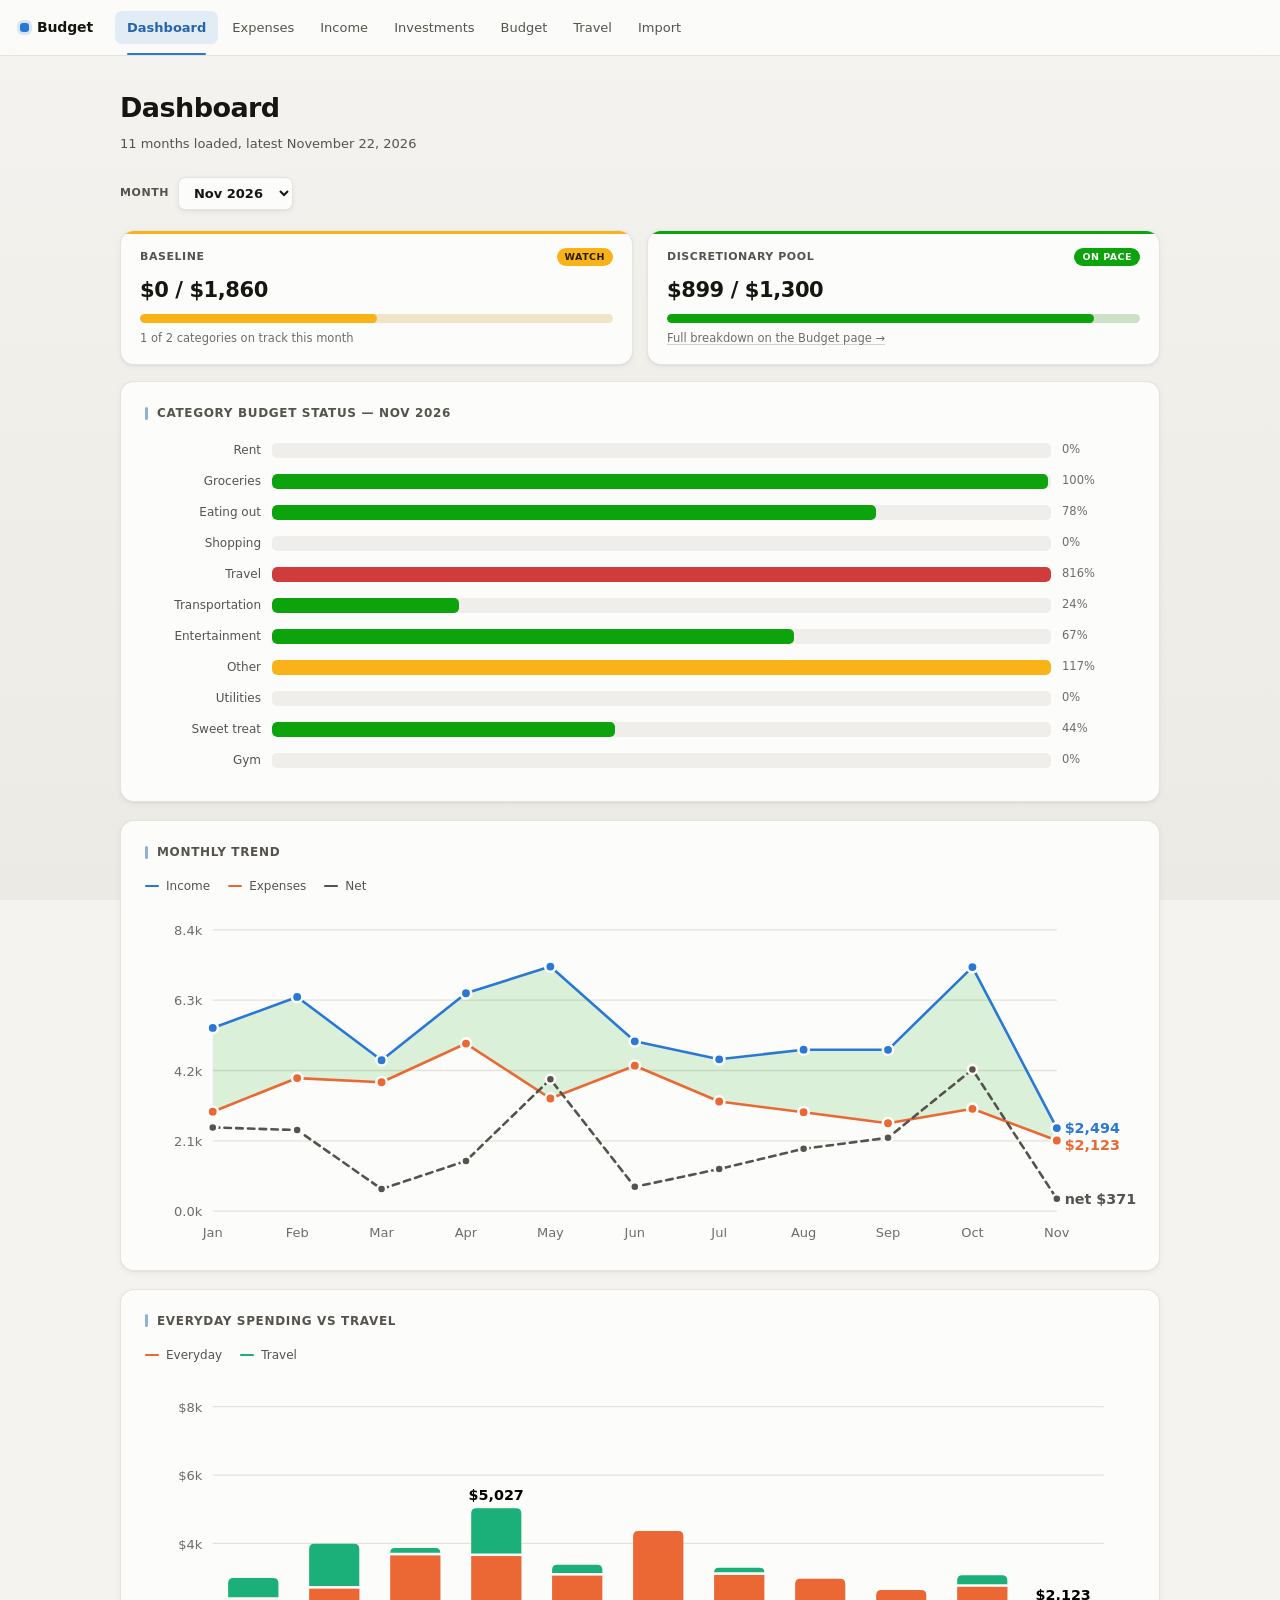
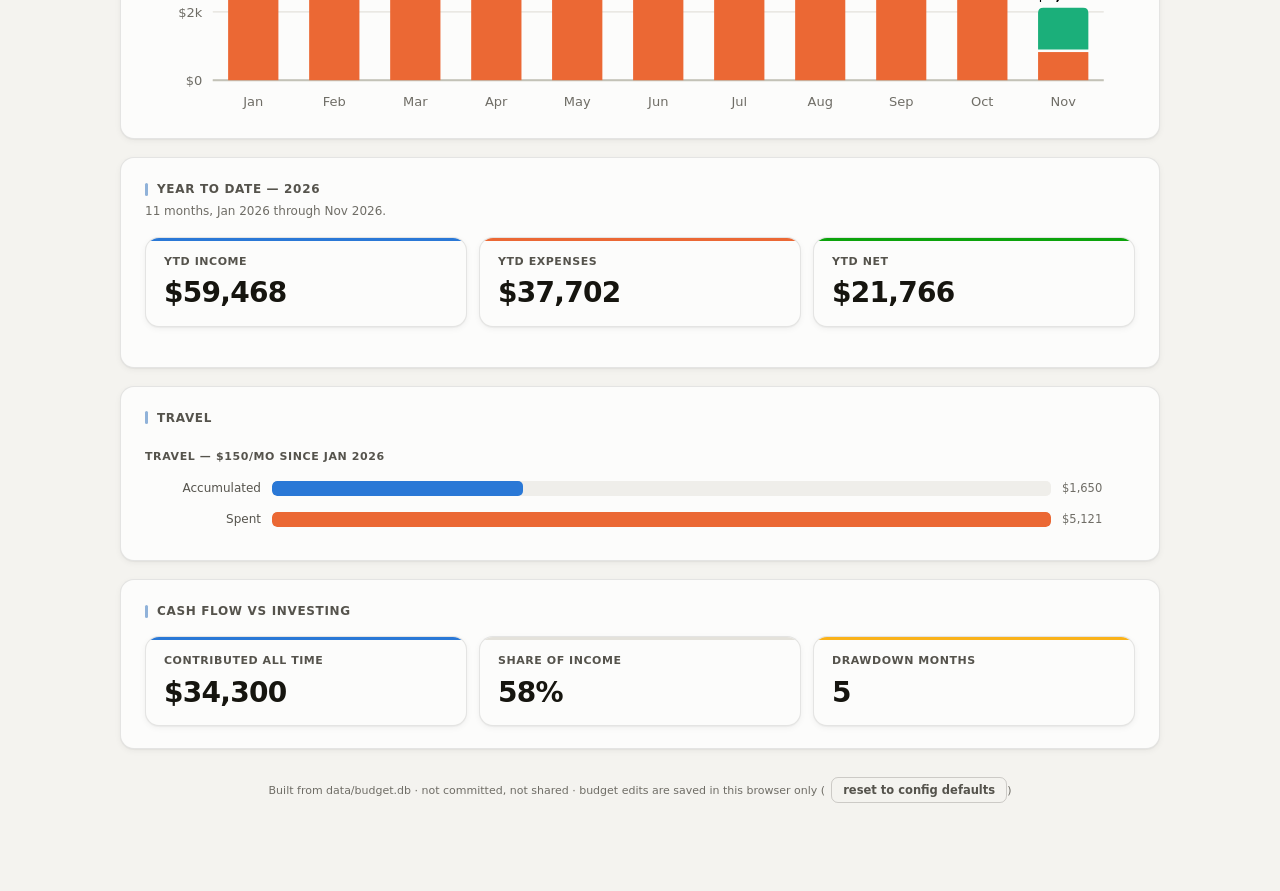
==== commit c5b2c17c: "Correct the 11/15 Amazon charge to $13.09 Was entered as $33.09 on 2026-11-16; mis-keyed tens digit " ====
--- a/site/index.html
+++ b/site/index.html
@@ -63,14 +63,14 @@
     
   <svg viewBox="0 0 760 260" class="chart-svg">
     <line x1="52" y1="232.0" x2="700" y2="232.0" stroke="var(--gridline)" stroke-width="1"/><text x="44" y="236.0" text-anchor="end" class="axis-label">0.0k</text><line x1="52" y1="178.0" x2="700" y2="178.0" stroke="var(--gridline)" stroke-width="1"/><text x="44" y="182.0" text-anchor="end" class="axis-label">2.1k</text><line x1="52" y1="124.0" x2="700" y2="124.0" stroke="var(--gridline)" stroke-width="1"/><text x="44" y="128.0" text-anchor="end" class="axis-label">4.2k</text><line x1="52" y1="70.0" x2="700" y2="70.0" stroke="var(--gridline)" stroke-width="1"/><text x="44" y="74.0" text-anchor="end" class="axis-label">6.3k</text><line x1="52" y1="16.0" x2="700" y2="16.0" stroke="var(--gridline)" stroke-width="1"/><text x="44" y="20.0" text-anchor="end" class="axis-label">8.4k</text>
-    <polygon points="52.0,91.3 116.8,67.5 116.8,129.8 52.0,155.6" fill="var(--good)" opacity="0.14"/><polygon points="116.8,67.5 181.6,116.1 181.6,133.0 116.8,129.8" fill="var(--good)" opacity="0.14"/><polygon points="181.6,116.1 246.4,64.7 246.4,103.3 181.6,133.0" fill="var(--good)" opacity="0.14"/><polygon points="246.4,64.7 311.2,44.2 311.2,145.5 246.4,103.3" fill="var(--good)" opacity="0.14"/><polygon points="311.2,44.2 376.0,101.6 376.0,120.3 311.2,145.5" fill="var(--good)" opacity="0.14"/><polygon points="376.0,101.6 440.8,115.4 440.8,147.8 376.0,120.3" fill="var(--good)" opacity="0.14"/><polygon points="440.8,115.4 505.6,108.0 505.6,156.0 440.8,147.8" fill="var(--good)" opacity="0.14"/><polygon points="505.6,108.0 570.4,108.1 570.4,164.5 505.6,156.0" fill="var(--good)" opacity="0.14"/><polygon points="570.4,108.1 635.2,44.6 635.2,153.4 570.4,164.5" fill="var(--good)" opacity="0.14"/><polygon points="635.2,44.6 700.0,168.2 700.0,177.1 635.2,153.4" fill="var(--good)" opacity="0.14"/>
-    <path d="M 52.0 91.3 L 116.8 67.5 L 181.6 116.1 L 246.4 64.7 L 311.2 44.2 L 376.0 101.6 L 440.8 115.4 L 505.6 108.0 L 570.4 108.1 L 635.2 44.6 L 700.0 168.2" fill="none" stroke="var(--series-1)" stroke-width="2" stroke-linejoin="round" stroke-linecap="round"/><path d="M 52.0 155.6 L 116.8 129.8 L 181.6 133.0 L 246.4 103.3 L 311.2 145.5 L 376.0 120.3 L 440.8 147.8 L 505.6 156.0 L 570.4 164.5 L 635.2 153.4 L 700.0 177.1" fill="none" stroke="var(--series-2)" stroke-width="2" stroke-linejoin="round" stroke-linecap="round"/><path d="M 52.0 167.7 L 116.8 169.7 L 181.6 215.0 L 246.4 193.4 L 311.2 130.7 L 376.0 213.3 L 440.8 199.6 L 505.6 184.1 L 570.4 175.6 L 635.2 123.2 L 700.0 223.0" fill="none" stroke="var(--text-secondary)" stroke-width="2" stroke-dasharray="5 4" stroke-linejoin="round" stroke-linecap="round"/>
-    <circle cx="52.0" cy="91.3" r="4" fill="var(--series-1)" stroke="var(--surface-1)" stroke-width="2"/><circle cx="116.8" cy="67.5" r="4" fill="var(--series-1)" stroke="var(--surface-1)" stroke-width="2"/><circle cx="181.6" cy="116.1" r="4" fill="var(--series-1)" stroke="var(--surface-1)" stroke-width="2"/><circle cx="246.4" cy="64.7" r="4" fill="var(--series-1)" stroke="var(--surface-1)" stroke-width="2"/><circle cx="311.2" cy="44.2" r="4" fill="var(--series-1)" stroke="var(--surface-1)" stroke-width="2"/><circle cx="376.0" cy="101.6" r="4" fill="var(--series-1)" stroke="var(--surface-1)" stroke-width="2"/><circle cx="440.8" cy="115.4" r="4" fill="var(--series-1)" stroke="var(--surface-1)" stroke-width="2"/><circle cx="505.6" cy="108.0" r="4" fill="var(--series-1)" stroke="var(--surface-1)" stroke-width="2"/><circle cx="570.4" cy="108.1" r="4" fill="var(--series-1)" stroke="var(--surface-1)" stroke-width="2"/><circle cx="635.2" cy="44.6" r="4" fill="var(--series-1)" stroke="var(--surface-1)" stroke-width="2"/><circle cx="700.0" cy="168.2" r="4" fill="var(--series-1)" stroke="var(--surface-1)" stroke-width="2"/><circle cx="52.0" cy="155.6" r="4" fill="var(--series-2)" stroke="var(--surface-1)" stroke-width="2"/><circle cx="116.8" cy="129.8" r="4" fill="var(--series-2)" stroke="var(--surface-1)" stroke-width="2"/><circle cx="181.6" cy="133.0" r="4" fill="var(--series-2)" stroke="var(--surface-1)" stroke-width="2"/><circle cx="246.4" cy="103.3" r="4" fill="var(--series-2)" stroke="var(--surface-1)" stroke-width="2"/><circle cx="311.2" cy="145.5" r="4" fill="var(--series-2)" stroke="var(--surface-1)" stroke-width="2"/><circle cx="376.0" cy="120.3" r="4" fill="var(--series-2)" stroke="var(--surface-1)" stroke-width="2"/><circle cx="440.8" cy="147.8" r="4" fill="var(--series-2)" stroke="var(--surface-1)" stroke-width="2"/><circle cx="505.6" cy="156.0" r="4" fill="var(--series-2)" stroke="var(--surface-1)" stroke-width="2"/><circle cx="570.4" cy="164.5" r="4" fill="var(--series-2)" stroke="var(--surface-1)" stroke-width="2"/><circle cx="635.2" cy="153.4" r="4" fill="var(--series-2)" stroke="var(--surface-1)" stroke-width="2"/><circle cx="700.0" cy="177.1" r="4" fill="var(--series-2)" stroke="var(--surface-1)" stroke-width="2"/><circle cx="52.0" cy="167.7" r="3.5" fill="var(--text-secondary)" stroke="var(--surface-1)" stroke-width="2"/><circle cx="116.8" cy="169.7" r="3.5" fill="var(--text-secondary)" stroke="var(--surface-1)" stroke-width="2"/><circle cx="181.6" cy="215.0" r="3.5" fill="var(--text-secondary)" stroke="var(--surface-1)" stroke-width="2"/><circle cx="246.4" cy="193.4" r="3.5" fill="var(--text-secondary)" stroke="var(--surface-1)" stroke-width="2"/><circle cx="311.2" cy="130.7" r="3.5" fill="var(--text-secondary)" stroke="var(--surface-1)" stroke-width="2"/><circle cx="376.0" cy="213.3" r="3.5" fill="var(--text-secondary)" stroke="var(--surface-1)" stroke-width="2"/><circle cx="440.8" cy="199.6" r="3.5" fill="var(--text-secondary)" stroke="var(--surface-1)" stroke-width="2"/><circle cx="505.6" cy="184.1" r="3.5" fill="var(--text-secondary)" stroke="var(--surface-1)" stroke-width="2"/><circle cx="570.4" cy="175.6" r="3.5" fill="var(--text-secondary)" stroke="var(--surface-1)" stroke-width="2"/><circle cx="635.2" cy="123.2" r="3.5" fill="var(--text-secondary)" stroke="var(--surface-1)" stroke-width="2"/><circle cx="700.0" cy="223.0" r="3.5" fill="var(--text-secondary)" stroke="var(--surface-1)" stroke-width="2"/>
+    <polygon points="52.0,91.3 116.8,67.5 116.8,129.8 52.0,155.6" fill="var(--good)" opacity="0.14"/><polygon points="116.8,67.5 181.6,116.1 181.6,133.0 116.8,129.8" fill="var(--good)" opacity="0.14"/><polygon points="181.6,116.1 246.4,64.7 246.4,103.3 181.6,133.0" fill="var(--good)" opacity="0.14"/><polygon points="246.4,64.7 311.2,44.2 311.2,145.5 246.4,103.3" fill="var(--good)" opacity="0.14"/><polygon points="311.2,44.2 376.0,101.6 376.0,120.3 311.2,145.5" fill="var(--good)" opacity="0.14"/><polygon points="376.0,101.6 440.8,115.4 440.8,147.8 376.0,120.3" fill="var(--good)" opacity="0.14"/><polygon points="440.8,115.4 505.6,108.0 505.6,156.0 440.8,147.8" fill="var(--good)" opacity="0.14"/><polygon points="505.6,108.0 570.4,108.1 570.4,164.5 505.6,156.0" fill="var(--good)" opacity="0.14"/><polygon points="570.4,108.1 635.2,44.6 635.2,153.4 570.4,164.5" fill="var(--good)" opacity="0.14"/><polygon points="635.2,44.6 700.0,168.2 700.0,177.7 635.2,153.4" fill="var(--good)" opacity="0.14"/>
+    <path d="M 52.0 91.3 L 116.8 67.5 L 181.6 116.1 L 246.4 64.7 L 311.2 44.2 L 376.0 101.6 L 440.8 115.4 L 505.6 108.0 L 570.4 108.1 L 635.2 44.6 L 700.0 168.2" fill="none" stroke="var(--series-1)" stroke-width="2" stroke-linejoin="round" stroke-linecap="round"/><path d="M 52.0 155.6 L 116.8 129.8 L 181.6 133.0 L 246.4 103.3 L 311.2 145.5 L 376.0 120.3 L 440.8 147.8 L 505.6 156.0 L 570.4 164.5 L 635.2 153.4 L 700.0 177.7" fill="none" stroke="var(--series-2)" stroke-width="2" stroke-linejoin="round" stroke-linecap="round"/><path d="M 52.0 167.7 L 116.8 169.7 L 181.6 215.0 L 246.4 193.4 L 311.2 130.7 L 376.0 213.3 L 440.8 199.6 L 505.6 184.1 L 570.4 175.6 L 635.2 123.2 L 700.0 222.5" fill="none" stroke="var(--text-secondary)" stroke-width="2" stroke-dasharray="5 4" stroke-linejoin="round" stroke-linecap="round"/>
+    <circle cx="52.0" cy="91.3" r="4" fill="var(--series-1)" stroke="var(--surface-1)" stroke-width="2"/><circle cx="116.8" cy="67.5" r="4" fill="var(--series-1)" stroke="var(--surface-1)" stroke-width="2"/><circle cx="181.6" cy="116.1" r="4" fill="var(--series-1)" stroke="var(--surface-1)" stroke-width="2"/><circle cx="246.4" cy="64.7" r="4" fill="var(--series-1)" stroke="var(--surface-1)" stroke-width="2"/><circle cx="311.2" cy="44.2" r="4" fill="var(--series-1)" stroke="var(--surface-1)" stroke-width="2"/><circle cx="376.0" cy="101.6" r="4" fill="var(--series-1)" stroke="var(--surface-1)" stroke-width="2"/><circle cx="440.8" cy="115.4" r="4" fill="var(--series-1)" stroke="var(--surface-1)" stroke-width="2"/><circle cx="505.6" cy="108.0" r="4" fill="var(--series-1)" stroke="var(--surface-1)" stroke-width="2"/><circle cx="570.4" cy="108.1" r="4" fill="var(--series-1)" stroke="var(--surface-1)" stroke-width="2"/><circle cx="635.2" cy="44.6" r="4" fill="var(--series-1)" stroke="var(--surface-1)" stroke-width="2"/><circle cx="700.0" cy="168.2" r="4" fill="var(--series-1)" stroke="var(--surface-1)" stroke-width="2"/><circle cx="52.0" cy="155.6" r="4" fill="var(--series-2)" stroke="var(--surface-1)" stroke-width="2"/><circle cx="116.8" cy="129.8" r="4" fill="var(--series-2)" stroke="var(--surface-1)" stroke-width="2"/><circle cx="181.6" cy="133.0" r="4" fill="var(--series-2)" stroke="var(--surface-1)" stroke-width="2"/><circle cx="246.4" cy="103.3" r="4" fill="var(--series-2)" stroke="var(--surface-1)" stroke-width="2"/><circle cx="311.2" cy="145.5" r="4" fill="var(--series-2)" stroke="var(--surface-1)" stroke-width="2"/><circle cx="376.0" cy="120.3" r="4" fill="var(--series-2)" stroke="var(--surface-1)" stroke-width="2"/><circle cx="440.8" cy="147.8" r="4" fill="var(--series-2)" stroke="var(--surface-1)" stroke-width="2"/><circle cx="505.6" cy="156.0" r="4" fill="var(--series-2)" stroke="var(--surface-1)" stroke-width="2"/><circle cx="570.4" cy="164.5" r="4" fill="var(--series-2)" stroke="var(--surface-1)" stroke-width="2"/><circle cx="635.2" cy="153.4" r="4" fill="var(--series-2)" stroke="var(--surface-1)" stroke-width="2"/><circle cx="700.0" cy="177.7" r="4" fill="var(--series-2)" stroke="var(--surface-1)" stroke-width="2"/><circle cx="52.0" cy="167.7" r="3.5" fill="var(--text-secondary)" stroke="var(--surface-1)" stroke-width="2"/><circle cx="116.8" cy="169.7" r="3.5" fill="var(--text-secondary)" stroke="var(--surface-1)" stroke-width="2"/><circle cx="181.6" cy="215.0" r="3.5" fill="var(--text-secondary)" stroke="var(--surface-1)" stroke-width="2"/><circle cx="246.4" cy="193.4" r="3.5" fill="var(--text-secondary)" stroke="var(--surface-1)" stroke-width="2"/><circle cx="311.2" cy="130.7" r="3.5" fill="var(--text-secondary)" stroke="var(--surface-1)" stroke-width="2"/><circle cx="376.0" cy="213.3" r="3.5" fill="var(--text-secondary)" stroke="var(--surface-1)" stroke-width="2"/><circle cx="440.8" cy="199.6" r="3.5" fill="var(--text-secondary)" stroke="var(--surface-1)" stroke-width="2"/><circle cx="505.6" cy="184.1" r="3.5" fill="var(--text-secondary)" stroke="var(--surface-1)" stroke-width="2"/><circle cx="570.4" cy="175.6" r="3.5" fill="var(--text-secondary)" stroke="var(--surface-1)" stroke-width="2"/><circle cx="635.2" cy="123.2" r="3.5" fill="var(--text-secondary)" stroke="var(--surface-1)" stroke-width="2"/><circle cx="700.0" cy="222.5" r="3.5" fill="var(--text-secondary)" stroke="var(--surface-1)" stroke-width="2"/>
     <text x="52.0" y="252" text-anchor="middle" class="axis-label">Jan</text><text x="116.8" y="252" text-anchor="middle" class="axis-label">Feb</text><text x="181.6" y="252" text-anchor="middle" class="axis-label">Mar</text><text x="246.4" y="252" text-anchor="middle" class="axis-label">Apr</text><text x="311.2" y="252" text-anchor="middle" class="axis-label">May</text><text x="376.0" y="252" text-anchor="middle" class="axis-label">Jun</text><text x="440.8" y="252" text-anchor="middle" class="axis-label">Jul</text><text x="505.6" y="252" text-anchor="middle" class="axis-label">Aug</text><text x="570.4" y="252" text-anchor="middle" class="axis-label">Sep</text><text x="635.2" y="252" text-anchor="middle" class="axis-label">Oct</text><text x="700.0" y="252" text-anchor="middle" class="axis-label">Nov</text>
-    <text x="706.0" y="172.2" class="end-label" fill="var(--series-1)">$2,494</text><text x="706.0" y="185.2" class="end-label" fill="var(--series-2)">$2,143</text><text x="706.0" y="227.0" class="end-label" fill="var(--text-secondary)">net $351</text>
+    <text x="706.0" y="172.2" class="end-label" fill="var(--series-1)">$2,494</text><text x="706.0" y="185.2" class="end-label" fill="var(--series-2)">$2,123</text><text x="706.0" y="226.5" class="end-label" fill="var(--text-secondary)">net $371</text>
     <line id="crosshair-trend" x1="0" y1="16" x2="0" y2="232"
           stroke="var(--baseline)" stroke-width="1" style="display:none"/>
-    <rect class="hit-target" data-crosshair="crosshair-trend" data-cx="52.0" data-tooltip-title="Jan 2026" data-tooltip-rows="[[&quot;Income&quot;, &quot;$5,498&quot;, &quot;var(--series-1)&quot;], [&quot;Expenses&quot;, &quot;$2,985&quot;, &quot;var(--series-2)&quot;], [&quot;Net&quot;, &quot;$2,513&quot;, &quot;var(--good)&quot;]]" data-month-idx="0" x="22.5" y="16" width="58.9" height="216" fill="transparent"/><rect class="hit-target" data-crosshair="crosshair-trend" data-cx="116.8" data-tooltip-title="Feb 2026" data-tooltip-rows="[[&quot;Income&quot;, &quot;$6,424&quot;, &quot;var(--series-1)&quot;], [&quot;Expenses&quot;, &quot;$3,992&quot;, &quot;var(--series-2)&quot;], [&quot;Net&quot;, &quot;$2,432&quot;, &quot;var(--good)&quot;]]" data-month-idx="1" x="87.3" y="16" width="58.9" height="216" fill="transparent"/><rect class="hit-target" data-crosshair="crosshair-trend" data-cx="181.6" data-tooltip-title="Mar 2026" data-tooltip-rows="[[&quot;Income&quot;, &quot;$4,529&quot;, &quot;var(--series-1)&quot;], [&quot;Expenses&quot;, &quot;$3,866&quot;, &quot;var(--series-2)&quot;], [&quot;Net&quot;, &quot;$664&quot;, &quot;var(--good)&quot;]]" data-month-idx="2" x="152.1" y="16" width="58.9" height="216" fill="transparent"/><rect class="hit-target" data-crosshair="crosshair-trend" data-cx="246.4" data-tooltip-title="Apr 2026" data-tooltip-rows="[[&quot;Income&quot;, &quot;$6,534&quot;, &quot;var(--series-1)&quot;], [&quot;Expenses&quot;, &quot;$5,027&quot;, &quot;var(--series-2)&quot;], [&quot;Net&quot;, &quot;$1,507&quot;, &quot;var(--good)&quot;]]" data-month-idx="3" x="216.9" y="16" width="58.9" height="216" fill="transparent"/><rect class="hit-target" data-crosshair="crosshair-trend" data-cx="311.2" data-tooltip-title="May 2026" data-tooltip-rows="[[&quot;Income&quot;, &quot;$7,337&quot;, &quot;var(--series-1)&quot;], [&quot;Expenses&quot;, &quot;$3,380&quot;, &quot;var(--series-2)&quot;], [&quot;Net&quot;, &quot;$3,957&quot;, &quot;var(--good)&quot;]]" data-month-idx="4" x="281.7" y="16" width="58.9" height="216" fill="transparent"/><rect class="hit-target" data-crosshair="crosshair-trend" data-cx="376.0" data-tooltip-title="Jun 2026" data-tooltip-rows="[[&quot;Income&quot;, &quot;$5,093&quot;, &quot;var(--series-1)&quot;], [&quot;Expenses&quot;, &quot;$4,363&quot;, &quot;var(--series-2)&quot;], [&quot;Net&quot;, &quot;$730&quot;, &quot;var(--good)&quot;]]" data-month-idx="5" x="346.5" y="16" width="58.9" height="216" fill="transparent"/><rect class="hit-target" data-crosshair="crosshair-trend" data-cx="440.8" data-tooltip-title="Jul 2026" data-tooltip-rows="[[&quot;Income&quot;, &quot;$4,554&quot;, &quot;var(--series-1)&quot;], [&quot;Expenses&quot;, &quot;$3,290&quot;, &quot;var(--series-2)&quot;], [&quot;Net&quot;, &quot;$1,264&quot;, &quot;var(--good)&quot;]]" data-month-idx="6" x="411.3" y="16" width="58.9" height="216" fill="transparent"/><rect class="hit-target" data-crosshair="crosshair-trend" data-cx="505.6" data-tooltip-title="Aug 2026" data-tooltip-rows="[[&quot;Income&quot;, &quot;$4,842&quot;, &quot;var(--series-1)&quot;], [&quot;Expenses&quot;, &quot;$2,969&quot;, &quot;var(--series-2)&quot;], [&quot;Net&quot;, &quot;$1,873&quot;, &quot;var(--good)&quot;]]" data-month-idx="7" x="476.1" y="16" width="58.9" height="216" fill="transparent"/><rect class="hit-target" data-crosshair="crosshair-trend" data-cx="570.4" data-tooltip-title="Sep 2026" data-tooltip-rows="[[&quot;Income&quot;, &quot;$4,842&quot;, &quot;var(--series-1)&quot;], [&quot;Expenses&quot;, &quot;$2,639&quot;, &quot;var(--series-2)&quot;], [&quot;Net&quot;, &quot;$2,203&quot;, &quot;var(--good)&quot;]]" data-month-idx="8" x="540.9" y="16" width="58.9" height="216" fill="transparent"/><rect class="hit-target" data-crosshair="crosshair-trend" data-cx="635.2" data-tooltip-title="Oct 2026" data-tooltip-rows="[[&quot;Income&quot;, &quot;$7,320&quot;, &quot;var(--series-1)&quot;], [&quot;Expenses&quot;, &quot;$3,069&quot;, &quot;var(--series-2)&quot;], [&quot;Net&quot;, &quot;$4,252&quot;, &quot;var(--good)&quot;]]" data-month-idx="9" x="605.7" y="16" width="58.9" height="216" fill="transparent"/><rect class="hit-target" data-crosshair="crosshair-trend" data-cx="700.0" data-tooltip-title="Nov 2026" data-tooltip-rows="[[&quot;Income&quot;, &quot;$2,494&quot;, &quot;var(--series-1)&quot;], [&quot;Expenses&quot;, &quot;$2,143&quot;, &quot;var(--series-2)&quot;], [&quot;Net&quot;, &quot;$351&quot;, &quot;var(--good)&quot;]]" data-month-idx="10" x="670.5" y="16" width="58.9" height="216" fill="transparent"/>
+    <rect class="hit-target" data-crosshair="crosshair-trend" data-cx="52.0" data-tooltip-title="Jan 2026" data-tooltip-rows="[[&quot;Income&quot;, &quot;$5,498&quot;, &quot;var(--series-1)&quot;], [&quot;Expenses&quot;, &quot;$2,985&quot;, &quot;var(--series-2)&quot;], [&quot;Net&quot;, &quot;$2,513&quot;, &quot;var(--good)&quot;]]" data-month-idx="0" x="22.5" y="16" width="58.9" height="216" fill="transparent"/><rect class="hit-target" data-crosshair="crosshair-trend" data-cx="116.8" data-tooltip-title="Feb 2026" data-tooltip-rows="[[&quot;Income&quot;, &quot;$6,424&quot;, &quot;var(--series-1)&quot;], [&quot;Expenses&quot;, &quot;$3,992&quot;, &quot;var(--series-2)&quot;], [&quot;Net&quot;, &quot;$2,432&quot;, &quot;var(--good)&quot;]]" data-month-idx="1" x="87.3" y="16" width="58.9" height="216" fill="transparent"/><rect class="hit-target" data-crosshair="crosshair-trend" data-cx="181.6" data-tooltip-title="Mar 2026" data-tooltip-rows="[[&quot;Income&quot;, &quot;$4,529&quot;, &quot;var(--series-1)&quot;], [&quot;Expenses&quot;, &quot;$3,866&quot;, &quot;var(--series-2)&quot;], [&quot;Net&quot;, &quot;$664&quot;, &quot;var(--good)&quot;]]" data-month-idx="2" x="152.1" y="16" width="58.9" height="216" fill="transparent"/><rect class="hit-target" data-crosshair="crosshair-trend" data-cx="246.4" data-tooltip-title="Apr 2026" data-tooltip-rows="[[&quot;Income&quot;, &quot;$6,534&quot;, &quot;var(--series-1)&quot;], [&quot;Expenses&quot;, &quot;$5,027&quot;, &quot;var(--series-2)&quot;], [&quot;Net&quot;, &quot;$1,507&quot;, &quot;var(--good)&quot;]]" data-month-idx="3" x="216.9" y="16" width="58.9" height="216" fill="transparent"/><rect class="hit-target" data-crosshair="crosshair-trend" data-cx="311.2" data-tooltip-title="May 2026" data-tooltip-rows="[[&quot;Income&quot;, &quot;$7,337&quot;, &quot;var(--series-1)&quot;], [&quot;Expenses&quot;, &quot;$3,380&quot;, &quot;var(--series-2)&quot;], [&quot;Net&quot;, &quot;$3,957&quot;, &quot;var(--good)&quot;]]" data-month-idx="4" x="281.7" y="16" width="58.9" height="216" fill="transparent"/><rect class="hit-target" data-crosshair="crosshair-trend" data-cx="376.0" data-tooltip-title="Jun 2026" data-tooltip-rows="[[&quot;Income&quot;, &quot;$5,093&quot;, &quot;var(--series-1)&quot;], [&quot;Expenses&quot;, &quot;$4,363&quot;, &quot;var(--series-2)&quot;], [&quot;Net&quot;, &quot;$730&quot;, &quot;var(--good)&quot;]]" data-month-idx="5" x="346.5" y="16" width="58.9" height="216" fill="transparent"/><rect class="hit-target" data-crosshair="crosshair-trend" data-cx="440.8" data-tooltip-title="Jul 2026" data-tooltip-rows="[[&quot;Income&quot;, &quot;$4,554&quot;, &quot;var(--series-1)&quot;], [&quot;Expenses&quot;, &quot;$3,290&quot;, &quot;var(--series-2)&quot;], [&quot;Net&quot;, &quot;$1,264&quot;, &quot;var(--good)&quot;]]" data-month-idx="6" x="411.3" y="16" width="58.9" height="216" fill="transparent"/><rect class="hit-target" data-crosshair="crosshair-trend" data-cx="505.6" data-tooltip-title="Aug 2026" data-tooltip-rows="[[&quot;Income&quot;, &quot;$4,842&quot;, &quot;var(--series-1)&quot;], [&quot;Expenses&quot;, &quot;$2,969&quot;, &quot;var(--series-2)&quot;], [&quot;Net&quot;, &quot;$1,873&quot;, &quot;var(--good)&quot;]]" data-month-idx="7" x="476.1" y="16" width="58.9" height="216" fill="transparent"/><rect class="hit-target" data-crosshair="crosshair-trend" data-cx="570.4" data-tooltip-title="Sep 2026" data-tooltip-rows="[[&quot;Income&quot;, &quot;$4,842&quot;, &quot;var(--series-1)&quot;], [&quot;Expenses&quot;, &quot;$2,639&quot;, &quot;var(--series-2)&quot;], [&quot;Net&quot;, &quot;$2,203&quot;, &quot;var(--good)&quot;]]" data-month-idx="8" x="540.9" y="16" width="58.9" height="216" fill="transparent"/><rect class="hit-target" data-crosshair="crosshair-trend" data-cx="635.2" data-tooltip-title="Oct 2026" data-tooltip-rows="[[&quot;Income&quot;, &quot;$7,320&quot;, &quot;var(--series-1)&quot;], [&quot;Expenses&quot;, &quot;$3,069&quot;, &quot;var(--series-2)&quot;], [&quot;Net&quot;, &quot;$4,252&quot;, &quot;var(--good)&quot;]]" data-month-idx="9" x="605.7" y="16" width="58.9" height="216" fill="transparent"/><rect class="hit-target" data-crosshair="crosshair-trend" data-cx="700.0" data-tooltip-title="Nov 2026" data-tooltip-rows="[[&quot;Income&quot;, &quot;$2,494&quot;, &quot;var(--series-1)&quot;], [&quot;Expenses&quot;, &quot;$2,123&quot;, &quot;var(--series-2)&quot;], [&quot;Net&quot;, &quot;$371&quot;, &quot;var(--good)&quot;]]" data-month-idx="10" x="670.5" y="16" width="58.9" height="216" fill="transparent"/>
   </svg>
   </div>
 
@@ -84,10 +84,10 @@
     
   <svg viewBox="0 0 760 260" class="chart-svg">
     <line x1="52" y1="232.0" x2="736" y2="232.0" stroke="var(--gridline)" stroke-width="1"/><text x="44" y="236.0" text-anchor="end" class="axis-label">$0</text><line x1="52" y1="179.5" x2="736" y2="179.5" stroke="var(--gridline)" stroke-width="1"/><text x="44" y="183.5" text-anchor="end" class="axis-label">$2k</text><line x1="52" y1="127.0" x2="736" y2="127.0" stroke="var(--gridline)" stroke-width="1"/><text x="44" y="131.0" text-anchor="end" class="axis-label">$4k</text><line x1="52" y1="74.5" x2="736" y2="74.5" stroke="var(--gridline)" stroke-width="1"/><text x="44" y="78.5" text-anchor="end" class="axis-label">$6k</text><line x1="52" y1="22.0" x2="736" y2="22.0" stroke="var(--gridline)" stroke-width="1"/><text x="44" y="26.0" text-anchor="end" class="axis-label">$8k</text><line x1="52" y1="232.0" x2="736" y2="232.0" stroke="var(--baseline)" stroke-width="1.5"/>
-    <rect x="63.8" y="170.4" width="38.6" height="61.6" fill="var(--series-2)"/><path d="M 63.8 168.4 L 63.8 157.6 Q 63.8 153.6 67.8 153.6 L 98.4 153.6 Q 102.4 153.6 102.4 157.6 L 102.4 168.4 Z" fill="var(--series-3)"/><rect x="126.0" y="161.7" width="38.6" height="70.3" fill="var(--series-2)"/><path d="M 126.0 159.7 L 126.0 131.2 Q 126.0 127.2 130.0 127.2 L 160.5 127.2 Q 164.5 127.2 164.5 131.2 L 164.5 159.7 Z" fill="var(--series-3)"/><rect x="188.2" y="136.2" width="38.6" height="95.8" fill="var(--series-2)"/><path d="M 188.2 134.2 L 188.2 134.2 Q 188.2 130.5 191.8 130.5 L 223.1 130.5 Q 226.7 130.5 226.7 134.2 L 226.7 134.2 Z" fill="var(--series-3)"/><rect x="250.4" y="136.7" width="38.6" height="95.3" fill="var(--series-2)"/><path d="M 250.4 134.7 L 250.4 104.0 Q 250.4 100.0 254.4 100.0 L 284.9 100.0 Q 288.9 100.0 288.9 104.0 L 288.9 134.7 Z" fill="var(--series-3)"/><rect x="312.5" y="151.7" width="38.6" height="80.3" fill="var(--series-2)"/><path d="M 312.5 149.7 L 312.5 147.3 Q 312.5 143.3 316.5 143.3 L 347.1 143.3 Q 351.1 143.3 351.1 147.3 L 351.1 149.7 Z" fill="var(--series-3)"/><path d="M 374.7 232.0 L 374.7 121.5 Q 374.7 117.5 378.7 117.5 L 409.3 117.5 Q 413.3 117.5 413.3 121.5 L 413.3 232.0 Z" fill="var(--series-2)"/><rect x="436.9" y="151.2" width="38.6" height="80.8" fill="var(--series-2)"/><path d="M 436.9 149.2 L 436.9 149.2 Q 436.9 145.6 440.4 145.6 L 471.9 145.6 Q 475.5 145.6 475.5 149.2 L 475.5 149.2 Z" fill="var(--series-3)"/><path d="M 499.1 232.0 L 499.1 158.1 Q 499.1 154.1 503.1 154.1 L 533.6 154.1 Q 537.6 154.1 537.6 158.1 L 537.6 232.0 Z" fill="var(--series-2)"/><path d="M 561.3 232.0 L 561.3 166.7 Q 561.3 162.7 565.3 162.7 L 595.8 162.7 Q 599.8 162.7 599.8 166.7 L 599.8 232.0 Z" fill="var(--series-2)"/><rect x="623.5" y="160.3" width="38.6" height="71.7" fill="var(--series-2)"/><path d="M 623.5 158.3 L 623.5 155.4 Q 623.5 151.4 627.5 151.4 L 658.0 151.4 Q 662.0 151.4 662.0 155.4 L 662.0 158.3 Z" fill="var(--series-3)"/><rect x="685.6" y="209.9" width="38.6" height="22.1" fill="var(--series-2)"/><path d="M 685.6 207.9 L 685.6 179.8 Q 685.6 175.8 689.6 175.8 L 720.2 175.8 Q 724.2 175.8 724.2 179.8 L 724.2 207.9 Z" fill="var(--series-3)"/>
+    <rect x="63.8" y="170.4" width="38.6" height="61.6" fill="var(--series-2)"/><path d="M 63.8 168.4 L 63.8 157.6 Q 63.8 153.6 67.8 153.6 L 98.4 153.6 Q 102.4 153.6 102.4 157.6 L 102.4 168.4 Z" fill="var(--series-3)"/><rect x="126.0" y="161.7" width="38.6" height="70.3" fill="var(--series-2)"/><path d="M 126.0 159.7 L 126.0 131.2 Q 126.0 127.2 130.0 127.2 L 160.5 127.2 Q 164.5 127.2 164.5 131.2 L 164.5 159.7 Z" fill="var(--series-3)"/><rect x="188.2" y="136.2" width="38.6" height="95.8" fill="var(--series-2)"/><path d="M 188.2 134.2 L 188.2 134.2 Q 188.2 130.5 191.8 130.5 L 223.1 130.5 Q 226.7 130.5 226.7 134.2 L 226.7 134.2 Z" fill="var(--series-3)"/><rect x="250.4" y="136.7" width="38.6" height="95.3" fill="var(--series-2)"/><path d="M 250.4 134.7 L 250.4 104.0 Q 250.4 100.0 254.4 100.0 L 284.9 100.0 Q 288.9 100.0 288.9 104.0 L 288.9 134.7 Z" fill="var(--series-3)"/><rect x="312.5" y="151.7" width="38.6" height="80.3" fill="var(--series-2)"/><path d="M 312.5 149.7 L 312.5 147.3 Q 312.5 143.3 316.5 143.3 L 347.1 143.3 Q 351.1 143.3 351.1 147.3 L 351.1 149.7 Z" fill="var(--series-3)"/><path d="M 374.7 232.0 L 374.7 121.5 Q 374.7 117.5 378.7 117.5 L 409.3 117.5 Q 413.3 117.5 413.3 121.5 L 413.3 232.0 Z" fill="var(--series-2)"/><rect x="436.9" y="151.2" width="38.6" height="80.8" fill="var(--series-2)"/><path d="M 436.9 149.2 L 436.9 149.2 Q 436.9 145.6 440.4 145.6 L 471.9 145.6 Q 475.5 145.6 475.5 149.2 L 475.5 149.2 Z" fill="var(--series-3)"/><path d="M 499.1 232.0 L 499.1 158.1 Q 499.1 154.1 503.1 154.1 L 533.6 154.1 Q 537.6 154.1 537.6 158.1 L 537.6 232.0 Z" fill="var(--series-2)"/><path d="M 561.3 232.0 L 561.3 166.7 Q 561.3 162.7 565.3 162.7 L 595.8 162.7 Q 599.8 162.7 599.8 166.7 L 599.8 232.0 Z" fill="var(--series-2)"/><rect x="623.5" y="160.3" width="38.6" height="71.7" fill="var(--series-2)"/><path d="M 623.5 158.3 L 623.5 155.4 Q 623.5 151.4 627.5 151.4 L 658.0 151.4 Q 662.0 151.4 662.0 155.4 L 662.0 158.3 Z" fill="var(--series-3)"/><rect x="685.6" y="210.4" width="38.6" height="21.6" fill="var(--series-2)"/><path d="M 685.6 208.4 L 685.6 180.3 Q 685.6 176.3 689.6 176.3 L 720.2 176.3 Q 724.2 176.3 724.2 180.3 L 724.2 208.4 Z" fill="var(--series-3)"/>
     <text x="83.1" y="252" text-anchor="middle" class="axis-label">Jan</text><text x="145.3" y="252" text-anchor="middle" class="axis-label">Feb</text><text x="207.5" y="252" text-anchor="middle" class="axis-label">Mar</text><text x="269.6" y="252" text-anchor="middle" class="axis-label">Apr</text><text x="331.8" y="252" text-anchor="middle" class="axis-label">May</text><text x="394.0" y="252" text-anchor="middle" class="axis-label">Jun</text><text x="456.2" y="252" text-anchor="middle" class="axis-label">Jul</text><text x="518.4" y="252" text-anchor="middle" class="axis-label">Aug</text><text x="580.5" y="252" text-anchor="middle" class="axis-label">Sep</text><text x="642.7" y="252" text-anchor="middle" class="axis-label">Oct</text><text x="704.9" y="252" text-anchor="middle" class="axis-label">Nov</text>
-    <text x="269.6" y="94.0" text-anchor="middle" class="end-label">$5,027</text><text x="704.9" y="169.8" text-anchor="middle" class="end-label">$2,143</text>
-    <rect class="hit-target" data-tooltip-title="Jan 2026" data-tooltip-rows="[[&quot;Everyday&quot;, &quot;$2,423&quot;, &quot;var(--series-2)&quot;], [&quot;Travel&quot;, &quot;$562&quot;, &quot;var(--series-3)&quot;], [&quot;Total&quot;, &quot;$2,985&quot;, null]]" data-month-idx="0" x="52.0" y="22" width="62.2" height="210" fill="transparent"/><rect class="hit-target" data-tooltip-title="Feb 2026" data-tooltip-rows="[[&quot;Everyday&quot;, &quot;$2,755&quot;, &quot;var(--series-2)&quot;], [&quot;Travel&quot;, &quot;$1,237&quot;, &quot;var(--series-3)&quot;], [&quot;Total&quot;, &quot;$3,992&quot;, null]]" data-month-idx="1" x="114.2" y="22" width="62.2" height="210" fill="transparent"/><rect class="hit-target" data-tooltip-title="Mar 2026" data-tooltip-rows="[[&quot;Everyday&quot;, &quot;$3,726&quot;, &quot;var(--series-2)&quot;], [&quot;Travel&quot;, &quot;$139&quot;, &quot;var(--series-3)&quot;], [&quot;Total&quot;, &quot;$3,866&quot;, null]]" data-month-idx="2" x="176.4" y="22" width="62.2" height="210" fill="transparent"/><rect class="hit-target" data-tooltip-title="Apr 2026" data-tooltip-rows="[[&quot;Everyday&quot;, &quot;$3,708&quot;, &quot;var(--series-2)&quot;], [&quot;Travel&quot;, &quot;$1,319&quot;, &quot;var(--series-3)&quot;], [&quot;Total&quot;, &quot;$5,027&quot;, null]]" data-month-idx="3" x="238.5" y="22" width="62.2" height="210" fill="transparent"/><rect class="hit-target" data-tooltip-title="May 2026" data-tooltip-rows="[[&quot;Everyday&quot;, &quot;$3,136&quot;, &quot;var(--series-2)&quot;], [&quot;Travel&quot;, &quot;$244&quot;, &quot;var(--series-3)&quot;], [&quot;Total&quot;, &quot;$3,380&quot;, null]]" data-month-idx="4" x="300.7" y="22" width="62.2" height="210" fill="transparent"/><rect class="hit-target" data-tooltip-title="Jun 2026" data-tooltip-rows="[[&quot;Everyday&quot;, &quot;$4,363&quot;, &quot;var(--series-2)&quot;], [&quot;Total&quot;, &quot;$4,363&quot;, null]]" data-month-idx="5" x="362.9" y="22" width="62.2" height="210" fill="transparent"/><rect class="hit-target" data-tooltip-title="Jul 2026" data-tooltip-rows="[[&quot;Everyday&quot;, &quot;$3,155&quot;, &quot;var(--series-2)&quot;], [&quot;Travel&quot;, &quot;$135&quot;, &quot;var(--series-3)&quot;], [&quot;Total&quot;, &quot;$3,290&quot;, null]]" data-month-idx="6" x="425.1" y="22" width="62.2" height="210" fill="transparent"/><rect class="hit-target" data-tooltip-title="Aug 2026" data-tooltip-rows="[[&quot;Everyday&quot;, &quot;$2,969&quot;, &quot;var(--series-2)&quot;], [&quot;Total&quot;, &quot;$2,969&quot;, null]]" data-month-idx="7" x="487.3" y="22" width="62.2" height="210" fill="transparent"/><rect class="hit-target" data-tooltip-title="Sep 2026" data-tooltip-rows="[[&quot;Everyday&quot;, &quot;$2,639&quot;, &quot;var(--series-2)&quot;], [&quot;Total&quot;, &quot;$2,639&quot;, null]]" data-month-idx="8" x="549.5" y="22" width="62.2" height="210" fill="transparent"/><rect class="hit-target" data-tooltip-title="Oct 2026" data-tooltip-rows="[[&quot;Everyday&quot;, &quot;$2,808&quot;, &quot;var(--series-2)&quot;], [&quot;Travel&quot;, &quot;$261&quot;, &quot;var(--series-3)&quot;], [&quot;Total&quot;, &quot;$3,069&quot;, null]]" data-month-idx="9" x="611.6" y="22" width="62.2" height="210" fill="transparent"/><rect class="hit-target" data-tooltip-title="Nov 2026" data-tooltip-rows="[[&quot;Everyday&quot;, &quot;$919&quot;, &quot;var(--series-2)&quot;], [&quot;Travel&quot;, &quot;$1,224&quot;, &quot;var(--series-3)&quot;], [&quot;Total&quot;, &quot;$2,143&quot;, null]]" data-month-idx="10" x="673.8" y="22" width="62.2" height="210" fill="transparent"/>
+    <text x="269.6" y="94.0" text-anchor="middle" class="end-label">$5,027</text><text x="704.9" y="170.3" text-anchor="middle" class="end-label">$2,123</text>
+    <rect class="hit-target" data-tooltip-title="Jan 2026" data-tooltip-rows="[[&quot;Everyday&quot;, &quot;$2,423&quot;, &quot;var(--series-2)&quot;], [&quot;Travel&quot;, &quot;$562&quot;, &quot;var(--series-3)&quot;], [&quot;Total&quot;, &quot;$2,985&quot;, null]]" data-month-idx="0" x="52.0" y="22" width="62.2" height="210" fill="transparent"/><rect class="hit-target" data-tooltip-title="Feb 2026" data-tooltip-rows="[[&quot;Everyday&quot;, &quot;$2,755&quot;, &quot;var(--series-2)&quot;], [&quot;Travel&quot;, &quot;$1,237&quot;, &quot;var(--series-3)&quot;], [&quot;Total&quot;, &quot;$3,992&quot;, null]]" data-month-idx="1" x="114.2" y="22" width="62.2" height="210" fill="transparent"/><rect class="hit-target" data-tooltip-title="Mar 2026" data-tooltip-rows="[[&quot;Everyday&quot;, &quot;$3,726&quot;, &quot;var(--series-2)&quot;], [&quot;Travel&quot;, &quot;$139&quot;, &quot;var(--series-3)&quot;], [&quot;Total&quot;, &quot;$3,866&quot;, null]]" data-month-idx="2" x="176.4" y="22" width="62.2" height="210" fill="transparent"/><rect class="hit-target" data-tooltip-title="Apr 2026" data-tooltip-rows="[[&quot;Everyday&quot;, &quot;$3,708&quot;, &quot;var(--series-2)&quot;], [&quot;Travel&quot;, &quot;$1,319&quot;, &quot;var(--series-3)&quot;], [&quot;Total&quot;, &quot;$5,027&quot;, null]]" data-month-idx="3" x="238.5" y="22" width="62.2" height="210" fill="transparent"/><rect class="hit-target" data-tooltip-title="May 2026" data-tooltip-rows="[[&quot;Everyday&quot;, &quot;$3,136&quot;, &quot;var(--series-2)&quot;], [&quot;Travel&quot;, &quot;$244&quot;, &quot;var(--series-3)&quot;], [&quot;Total&quot;, &quot;$3,380&quot;, null]]" data-month-idx="4" x="300.7" y="22" width="62.2" height="210" fill="transparent"/><rect class="hit-target" data-tooltip-title="Jun 2026" data-tooltip-rows="[[&quot;Everyday&quot;, &quot;$4,363&quot;, &quot;var(--series-2)&quot;], [&quot;Total&quot;, &quot;$4,363&quot;, null]]" data-month-idx="5" x="362.9" y="22" width="62.2" height="210" fill="transparent"/><rect class="hit-target" data-tooltip-title="Jul 2026" data-tooltip-rows="[[&quot;Everyday&quot;, &quot;$3,155&quot;, &quot;var(--series-2)&quot;], [&quot;Travel&quot;, &quot;$135&quot;, &quot;var(--series-3)&quot;], [&quot;Total&quot;, &quot;$3,290&quot;, null]]" data-month-idx="6" x="425.1" y="22" width="62.2" height="210" fill="transparent"/><rect class="hit-target" data-tooltip-title="Aug 2026" data-tooltip-rows="[[&quot;Everyday&quot;, &quot;$2,969&quot;, &quot;var(--series-2)&quot;], [&quot;Total&quot;, &quot;$2,969&quot;, null]]" data-month-idx="7" x="487.3" y="22" width="62.2" height="210" fill="transparent"/><rect class="hit-target" data-tooltip-title="Sep 2026" data-tooltip-rows="[[&quot;Everyday&quot;, &quot;$2,639&quot;, &quot;var(--series-2)&quot;], [&quot;Total&quot;, &quot;$2,639&quot;, null]]" data-month-idx="8" x="549.5" y="22" width="62.2" height="210" fill="transparent"/><rect class="hit-target" data-tooltip-title="Oct 2026" data-tooltip-rows="[[&quot;Everyday&quot;, &quot;$2,808&quot;, &quot;var(--series-2)&quot;], [&quot;Travel&quot;, &quot;$261&quot;, &quot;var(--series-3)&quot;], [&quot;Total&quot;, &quot;$3,069&quot;, null]]" data-month-idx="9" x="611.6" y="22" width="62.2" height="210" fill="transparent"/><rect class="hit-target" data-tooltip-title="Nov 2026" data-tooltip-rows="[[&quot;Everyday&quot;, &quot;$899&quot;, &quot;var(--series-2)&quot;], [&quot;Travel&quot;, &quot;$1,224&quot;, &quot;var(--series-3)&quot;], [&quot;Total&quot;, &quot;$2,123&quot;, null]]" data-month-idx="10" x="673.8" y="22" width="62.2" height="210" fill="transparent"/>
   </svg>
   </div>
 
@@ -96,8 +96,8 @@
     <div class="card-sub">11 months, Jan 2026 through Nov 2026.</div>
     <div class="tiles">
       <div class="tile" style="--tile-accent:var(--series-1)"><div class="tile-label">YTD income</div><div class="tile-value">$59,468</div></div>
-      <div class="tile" style="--tile-accent:var(--series-2)"><div class="tile-label">YTD expenses</div><div class="tile-value">$37,722</div></div>
-      <div class="tile" style="--tile-accent:var(--good)"><div class="tile-label">YTD net</div><div class="tile-value">$21,746</div></div>
+      <div class="tile" style="--tile-accent:var(--series-2)"><div class="tile-label">YTD expenses</div><div class="tile-value">$37,702</div></div>
+      <div class="tile" style="--tile-accent:var(--good)"><div class="tile-label">YTD net</div><div class="tile-value">$21,766</div></div>
     </div>
   </div>
 
@@ -126,7 +126,7 @@
 <div id="tooltip"></div>
 <script src="app.js"></script>
 <script>
-window.DATA = {"months": ["2026-01", "2026-02", "2026-03", "2026-04", "2026-05", "2026-06", "2026-07", "2026-08", "2026-09", "2026-10", "2026-11"], "monthLabels": {"2026-01": "Jan 2026", "2026-02": "Feb 2026", "2026-03": "Mar 2026", "2026-04": "Apr 2026", "2026-05": "May 2026", "2026-06": "Jun 2026", "2026-07": "Jul 2026", "2026-08": "Aug 2026", "2026-09": "Sep 2026", "2026-10": "Oct 2026", "2026-11": "Nov 2026"}, "livePace": 0.7666666666666667, "dayOfMonth": 23, "categories": {"rent": {"label": "Rent", "cadence": "fixed", "group": "baseline", "baseTarget": 1800.0}, "utilities": {"label": "Utilities", "cadence": "variable", "group": "baseline", "baseTarget": 60.0}, "groceries": {"label": "Groceries", "cadence": "variable", "group": "discretionary", "baseTarget": 400.0}, "transportation": {"label": "Transportation", "cadence": "variable", "group": "discretionary", "baseTarget": 100.0}, "eating_out": {"label": "Eating out", "cadence": "variable", "group": "discretionary", "baseTarget": 350.0}, "sweet_treat": {"label": "Sweet treat", "cadence": "variable", "group": "discretionary", "baseTarget": 50.0}, "entertainment": {"label": "Entertainment", "cadence": "variable", "group": "discretionary", "baseTarget": 100.0}, "gym": {"label": "Gym", "cadence": "variable", "group": "discretionary", "baseTarget": 50.0}, "shopping": {"label": "Shopping", "cadence": "variable", "group": "discretionary", "baseTarget": 150.0}, "other": {"label": "Other", "cadence": "variable", "group": "discretionary", "baseTarget": 100.0}, "travel": {"label": "Travel", "cadence": "lumpy", "group": "discretionary", "baseTarget": 150.0}}, "incomeCategories": {"salary": {"label": "Salary", "isTransfer": false}, "gift": {"label": "Gift", "isTransfer": false}, "side_hustle": {"label": "Side hustle", "isTransfer": false}, "tax_refund": {"label": "Tax refund", "isTransfer": false}, "reimbursement": {"label": "Reimbursement", "isTransfer": false}, "resale": {"label": "Resale", "isTransfer": false}, "rebate": {"label": "Rebate", "isTransfer": false}, "stock_sale": {"label": "Stock sale", "isTransfer": true}, "deposit_return": {"label": "Deposit return", "isTransfer": true}}, "investmentCategories": {"brokerage": {"label": "Brokerage", "color": "var(--series-1)"}, "roth_ira": {"label": "Roth IRA", "color": "var(--series-4)"}, "emergency_fund": {"label": "Emergency fund", "color": "var(--series-3)"}, "crypto": {"label": "Crypto", "color": "var(--series-2)"}}, "byMonth": {"2026-01": {"income": 5497.73, "expense": 2984.97, "investment": 5000.0, "expenseByCat": {"eating_out": 203.14, "sweet_treat": 7.63, "transportation": 49.5, "travel": 562.42, "groceries": 211.14999999999998, "gym": 61.69, "shopping": 5.44, "rent": 1844.0, "utilities": 40.0}, "incomeByCat": {"salary": 4424.27, "gift": 1000.0, "resale": 73.46}, "transferByCat": {}, "investmentByCat": {"brokerage": 1000.0, "roth_ira": 4000.0}, "expenseTxns": [{"date": "2026-01-31", "description": "Subway", "category": "transportation", "amount": 18}, {"date": "2026-01-30", "description": "TJs + Big Apple Meat Market + Target", "category": "eating_out", "amount": 88.1}, {"date": "2026-01-28", "description": "Rent", "category": "rent", "amount": 1844}, {"date": "2026-01-28", "description": "Utilities", "category": "utilities", "amount": 40}, {"date": "2026-01-26", "description": "Costco Groceries", "category": "groceries", "amount": 111.78999999999999}, {"date": "2026-01-26", "description": "Chipotle", "category": "eating_out", "amount": 17.53}, {"date": "2026-01-25", "description": "Westway Diner", "category": "eating_out", "amount": 25}, {"date": "2026-01-25", "description": "Flight to SF", "category": "travel", "amount": 108.48}, {"date": "2026-01-25", "description": "Sunglasses", "category": "shopping", "amount": 5.44}, {"date": "2026-01-22", "description": "TJs + Target + Food Emporium + Udon", "category": "groceries", "amount": 99.36}, {"date": "2026-01-22", "description": "Naya", "category": "eating_out", "amount": 14.43}, {"date": "2026-01-22", "description": "Lifetime", "category": "gym", "amount": 61.69}, {"date": "2026-01-21", "description": "Uber+Lyft for SF", "category": "travel", "amount": 103.01}, {"date": "2026-01-21", "description": "Subway", "category": "transportation", "amount": 11.5}, {"date": "2026-01-21", "description": "Subway", "category": "transportation", "amount": 18}, {"date": "2026-01-21", "description": "Flights to SF", "category": "travel", "amount": 216.8}, {"date": "2026-01-20", "description": "DragonEats (Banh Mi)", "category": "travel", "amount": 32.86}, {"date": "2026-01-19", "description": "CVS (..)", "category": "travel", "amount": 17.29}, {"date": "2026-01-19", "description": "Ben Thai", "category": "travel", "amount": 54.96}, {"date": "2026-01-18", "description": "Sausalito Ferry + Pizza", "category": "travel", "amount": 15.35}, {"date": "2026-01-17", "description": "Tadaima", "category": "travel", "amount": 7.33}, {"date": "2026-01-17", "description": "Bi-Rite Market", "category": "travel", "amount": 6.34}, {"date": "2026-01-15", "description": "Marie's Deli (Banh Mi)", "category": "eating_out", "amount": 16.13}, {"date": "2026-01-13", "description": "Metro", "category": "transportation", "amount": 2}, {"date": "2026-01-13", "description": "Pressed Acai Bowl", "category": "eating_out", "amount": 13.95}, {"date": "2026-01-11", "description": "Omma Tofu House", "category": "eating_out", "amount": 18}, {"date": "2026-01-11", "description": "One Tea Boba", "category": "sweet_treat", "amount": 7.63}, {"date": "2026-01-10", "description": "YinTang Hotpot", "category": "eating_out", "amount": 10}], "incomeTxns": [{"date": "2026-01-23", "description": "Underdog", "category": "resale", "amount": 73.46, "kind": "income"}, {"date": "2026-01-23", "description": "Deloitte", "category": "salary", "amount": 2212.13, "kind": "income"}, {"date": "2026-01-14", "description": "Happy New Year", "category": "gift", "amount": 1000, "kind": "income"}, {"date": "2026-01-09", "description": "Deloitte", "category": "salary", "amount": 2212.14, "kind": "income"}], "investmentTxns": [{"date": "2026-01-23", "description": "MoneyLink transfer from Chase", "category": "brokerage", "amount": 1000}, {"date": "2026-01-23", "description": "MoneyLink transfer from Chase (Roth IRA)", "category": "roth_ira", "amount": 4000}]}, "2026-02": {"income": 6424.2699999999995, "expense": 3992.33, "investment": 2200.0, "expenseByCat": {"eating_out": 144.39, "gym": 298.0, "groceries": 243.45000000000002, "other": 29.92, "transportation": 68.5, "travel": 1236.8899999999999, "rent": 1844.0, "utilities": 52.0, "entertainment": 62.83, "sweet_treat": 12.35}, "incomeByCat": {"salary": 4424.27, "gift": 2000.0}, "transferByCat": {}, "investmentByCat": {"brokerage": 2200.0}, "expenseTxns": [{"date": "2026-02-28", "description": "Salt Bread + Matcha", "category": "sweet_treat", "amount": 12.35}, {"date": "2026-02-28", "description": "Amy Ruth's Soul Food", "category": "eating_out", "amount": 30}, {"date": "2026-02-28", "description": "Trader Joe's", "category": "groceries", "amount": 91.87}, {"date": "2026-02-28", "description": "Subway", "category": "transportation", "amount": 21}, {"date": "2026-02-27", "description": "Rent", "category": "rent", "amount": 1844}, {"date": "2026-02-27", "description": "Utilities", "category": "utilities", "amount": 52}, {"date": "2026-02-27", "description": "Night out (karaoke + pocha + uber + fluffies)", "category": "entertainment", "amount": 62.83}, {"date": "2026-02-26", "description": "Duke's", "category": "eating_out", "amount": 17.96}, {"date": "2026-02-22", "description": "Springbone", "category": "eating_out", "amount": 25.91}, {"date": "2026-02-21", "description": "Subway", "category": "transportation", "amount": 21}, {"date": "2026-02-20", "description": "Trader Joe's", "category": "groceries", "amount": 129.17000000000002}, {"date": "2026-02-16", "description": "PhotoBooth", "category": "travel", "amount": 15}, {"date": "2026-02-16", "description": "Lyft Ride", "category": "travel", "amount": 14.24}, {"date": "2026-02-16", "description": "Malatang", "category": "travel", "amount": 51.61}, {"date": "2026-02-15", "description": "Lunch w/ Shashank", "category": "eating_out", "amount": 40}, {"date": "2026-02-15", "description": "Paper towels + Tissues", "category": "other", "amount": 12.5}, {"date": "2026-02-14", "description": "Khao Tiew", "category": "travel", "amount": 80.75}, {"date": "2026-02-13", "description": "Clipper", "category": "travel", "amount": 21.6}, {"date": "2026-02-12", "description": "Trader Joe's (Flowers + Choclate)", "category": "travel", "amount": 27.23}, {"date": "2026-02-12", "description": "O2 Valley", "category": "travel", "amount": 18.94}, {"date": "2026-02-12", "description": "Pho Element", "category": "travel", "amount": 45.99}, {"date": "2026-02-11", "description": "Subway", "category": "transportation", "amount": 11.5}, {"date": "2026-02-09", "description": "Korea Flight", "category": "travel", "amount": 961.53}, {"date": "2026-02-08", "description": "Glossier Lip Balm", "category": "other", "amount": 17.42}, {"date": "2026-02-08", "description": "Subway", "category": "transportation", "amount": 15}, {"date": "2026-02-06", "description": "TJs Run", "category": "groceries", "amount": 22.41}, {"date": "2026-02-04", "description": "Duke's Bibimbap", "category": "eating_out", "amount": 18}, {"date": "2026-02-03", "description": "Lifetime", "category": "gym", "amount": 298}, {"date": "2026-02-01", "description": "Chipotle", "category": "eating_out", "amount": 12.52}], "incomeTxns": [{"date": "2026-02-20", "description": "Deloitte", "category": "salary", "amount": 2212.13, "kind": "income"}, {"date": "2026-02-18", "description": "Red Envelopes", "category": "gift", "amount": 2000, "kind": "income"}, {"date": "2026-02-06", "description": "Deloitte", "category": "salary", "amount": 2212.14, "kind": "income"}], "investmentTxns": [{"date": "2026-02-06", "description": "MoneyLink transfer from Chase", "category": "brokerage", "amount": 200}, {"date": "2026-02-06", "description": "MoneyLink transfer from Chase", "category": "brokerage", "amount": 2000}]}, "2026-03": {"income": 4529.28, "expense": 3865.71, "investment": 0.0, "expenseByCat": {"gym": 381.1, "groceries": 624.5100000000001, "eating_out": 183.63, "transportation": 56.0, "entertainment": 238.25, "shopping": 155.17000000000002, "other": 180.0, "sweet_treat": 13.600000000000001, "travel": 139.4, "rent": 1844.0, "utilities": 50.05}, "incomeByCat": {"reimbursement": 105.0, "salary": 4424.28}, "transferByCat": {}, "investmentByCat": {}, "expenseTxns": [{"date": "2026-03-31", "description": "Costco Groceries", "category": "groceries", "amount": 51.46}, {"date": "2026-03-31", "description": "Urgent Care + Antibiotics", "category": "other", "amount": 30}, {"date": "2026-03-31", "description": "Rent", "category": "rent", "amount": 1844}, {"date": "2026-03-31", "description": "Utilities", "category": "utilities", "amount": 50.05}, {"date": "2026-03-30", "description": "Target", "category": "groceries", "amount": 40.709999999999994}, {"date": "2026-03-29", "description": "Lifetime - penalty", "category": "gym", "amount": 41.8}, {"date": "2026-03-29", "description": "Apollo Bagels", "category": "eating_out", "amount": 14.7}, {"date": "2026-03-29", "description": "Molly Tea", "category": "sweet_treat", "amount": 7.61}, {"date": "2026-03-28", "description": "L'industrie", "category": "eating_out", "amount": 7}, {"date": "2026-03-28", "description": "Movies", "category": "entertainment", "amount": 25}, {"date": "2026-03-28", "description": "Taxi + Uber", "category": "transportation", "amount": 8}, {"date": "2026-03-26", "description": "Mission NYC", "category": "entertainment", "amount": 30}, {"date": "2026-03-26", "description": "Naya", "category": "eating_out", "amount": 14.43}, {"date": "2026-03-25", "description": "Night-out w/ Coworkers", "category": "entertainment", "amount": 100}, {"date": "2026-03-25", "description": "Flight to NYC from SF", "category": "travel", "amount": 139.4}, {"date": "2026-03-24", "description": "Stomach Flu meds + bread", "category": "groceries", "amount": 24.76}, {"date": "2026-03-23", "description": "Costco Groceries", "category": "groceries", "amount": 69.57}, {"date": "2026-03-22", "description": "Uniqlo", "category": "shopping", "amount": 84.8}, {"date": "2026-03-22", "description": "Target", "category": "groceries", "amount": 26.06}, {"date": "2026-03-22", "description": "Subway", "category": "transportation", "amount": 9}, {"date": "2026-03-21", "description": "Hom Caf\u00e9 Matcha", "category": "sweet_treat", "amount": 5.99}, {"date": "2026-03-21", "description": "Chick Fila", "category": "eating_out", "amount": 12.74}, {"date": "2026-03-20", "description": "Trader Joe's", "category": "groceries", "amount": 76.07}, {"date": "2026-03-18", "description": "AMEX Annual Fee", "category": "other", "amount": 150}, {"date": "2026-03-15", "description": "Subway", "category": "transportation", "amount": 21}, {"date": "2026-03-15", "description": "Lifetime Smoothie", "category": "eating_out", "amount": 15.16}, {"date": "2026-03-14", "description": "Chipotle", "category": "eating_out", "amount": 17.75}, {"date": "2026-03-14", "description": "Lifetime - penalty", "category": "gym", "amount": 41.8}, {"date": "2026-03-13", "description": "Trader Joe's", "category": "groceries", "amount": 62.73}, {"date": "2026-03-13", "description": "Tofu Tofu", "category": "eating_out", "amount": 75.5}, {"date": "2026-03-12", "description": "Target", "category": "groceries", "amount": 41.02}, {"date": "2026-03-12", "description": "Amazon - Macbook case, Usb", "category": "shopping", "amount": 70.37}, {"date": "2026-03-10", "description": "Bay to Breakers", "category": "entertainment", "amount": 83.25}, {"date": "2026-03-08", "description": "Subway", "category": "transportation", "amount": 18}, {"date": "2026-03-07", "description": "Prince St. Pizza", "category": "eating_out", "amount": 8.17}, {"date": "2026-03-07", "description": "Chipotle", "category": "eating_out", "amount": 18.18}, {"date": "2026-03-07", "description": "Trader Joe's", "category": "groceries", "amount": 105.63}, {"date": "2026-03-06", "description": "Target", "category": "groceries", "amount": 34.629999999999995}, {"date": "2026-03-01", "description": "Lifetime", "category": "gym", "amount": 297.5}, {"date": "2026-03-01", "description": "Trader Joe's", "category": "groceries", "amount": 91.87}], "incomeTxns": [{"date": "2026-03-22", "description": "Deloitte", "category": "salary", "amount": 2212.14, "kind": "income"}, {"date": "2026-03-06", "description": "Deloitte", "category": "salary", "amount": 2212.14, "kind": "income"}, {"date": "2026-03-02", "description": "Eye Medical Reimbursement", "category": "reimbursement", "amount": 105, "kind": "income"}], "investmentTxns": []}, "2026-04": {"income": 6534.360000000001, "expense": 5027.04, "investment": 0.0, "expenseByCat": {"gym": 297.5, "groceries": 214.46, "other": 583.0, "sweet_treat": 59.25999999999999, "eating_out": 513.65, "entertainment": 62.84, "transportation": 78.0, "travel": 1319.33, "rent": 1844.0, "utilities": 55.0}, "incomeByCat": {"salary": 3654.36, "tax_refund": 2880.0}, "transferByCat": {}, "investmentByCat": {}, "expenseTxns": [{"date": "2026-04-30", "description": "Running Gels", "category": "entertainment", "amount": 33}, {"date": "2026-04-29", "description": "Rent", "category": "rent", "amount": 1844}, {"date": "2026-04-29", "description": "Utilities", "category": "utilities", "amount": 55}, {"date": "2026-04-28", "description": "Olive Young", "category": "travel", "amount": 52.41}, {"date": "2026-04-28", "description": "Convenience Stores", "category": "travel", "amount": 89.57}, {"date": "2026-04-28", "description": "Korea Misc.", "category": "travel", "amount": 121.13999999999999}, {"date": "2026-04-28", "description": "Trader Joe's", "category": "groceries", "amount": 62.87}, {"date": "2026-04-28", "description": "Target", "category": "groceries", "amount": 38.47}, {"date": "2026-04-27", "description": "Chain", "category": "travel", "amount": 101.69}, {"date": "2026-04-26", "description": "Musinsa", "category": "travel", "amount": 54.16}, {"date": "2026-04-25", "description": "Uniqlo Drop", "category": "travel", "amount": 179.44}, {"date": "2026-04-25", "description": "Haircut + hair cream", "category": "travel", "amount": 58.36}, {"date": "2026-04-24", "description": "Luh Calm Fit", "category": "travel", "amount": 100.91}, {"date": "2026-04-23", "description": "Gentle Monsters", "category": "travel", "amount": 218.5}, {"date": "2026-04-22", "description": "MLB-shirt", "category": "travel", "amount": 45.09}, {"date": "2026-04-21", "description": "Woodaepobeulraeg", "category": "travel", "amount": 59.13}, {"date": "2026-04-20", "description": "Uber for Korea", "category": "travel", "amount": 19.94}, {"date": "2026-04-20", "description": "Cash for Korea", "category": "travel", "amount": 200}, {"date": "2026-04-20", "description": "Capital One Annual Fee", "category": "other", "amount": 395}, {"date": "2026-04-20", "description": "Esim for Korea", "category": "travel", "amount": 18.99}, {"date": "2026-04-19", "description": "Subway", "category": "transportation", "amount": 24}, {"date": "2026-04-19", "description": "Souraji", "category": "eating_out", "amount": 130.65}, {"date": "2026-04-18", "description": "Raku + Pizza", "category": "eating_out", "amount": 42.39}, {"date": "2026-04-18", "description": "Matcha", "category": "sweet_treat", "amount": 8.44}, {"date": "2026-04-16", "description": "Los Tacos", "category": "eating_out", "amount": 12.96}, {"date": "2026-04-16", "description": "Jollibee", "category": "eating_out", "amount": 21}, {"date": "2026-04-15", "description": "Claude", "category": "other", "amount": 20}, {"date": "2026-04-14", "description": "Taxes", "category": "other", "amount": 88}, {"date": "2026-04-13", "description": "Tennis Balls", "category": "entertainment", "amount": 10}, {"date": "2026-04-12", "description": "Subway", "category": "transportation", "amount": 21}, {"date": "2026-04-11", "description": "Kettl + Kijitora Matcha", "category": "sweet_treat", "amount": 16.88}, {"date": "2026-04-11", "description": "Birds of a Feather + Radio Bakery", "category": "eating_out", "amount": 50}, {"date": "2026-04-10", "description": "Target", "category": "groceries", "amount": 25.7}, {"date": "2026-04-08", "description": "Whole Foods", "category": "groceries", "amount": 3.29}, {"date": "2026-04-07", "description": "Broad Nosh Bagels", "category": "eating_out", "amount": 19.99}, {"date": "2026-04-06", "description": "Subway", "category": "transportation", "amount": 33}, {"date": "2026-04-06", "description": "Sorate", "category": "sweet_treat", "amount": 7.84}, {"date": "2026-04-05", "description": "Fish Cheeks", "category": "eating_out", "amount": 93.66}, {"date": "2026-04-05", "description": "AunTea Jenny", "category": "sweet_treat", "amount": 7.62}, {"date": "2026-04-04", "description": "Luckin Coffee", "category": "sweet_treat", "amount": 2.17}, {"date": "2026-04-04", "description": "Nubiani", "category": "eating_out", "amount": 143}, {"date": "2026-04-04", "description": "Wine", "category": "entertainment", "amount": 19.84}, {"date": "2026-04-03", "description": "ATM Withdrawal", "category": "other", "amount": 80}, {"date": "2026-04-03", "description": "HeyTea", "category": "sweet_treat", "amount": 16.31}, {"date": "2026-04-02", "description": "Trader Joe's", "category": "groceries", "amount": 84.13}, {"date": "2026-04-01", "description": "Lifetime", "category": "gym", "amount": 297.5}], "incomeTxns": [{"date": "2026-04-21", "description": "Tax Refund - Federal", "category": "tax_refund", "amount": 2615, "kind": "income"}, {"date": "2026-04-21", "description": "Tax Refund - State", "category": "tax_refund", "amount": 265, "kind": "income"}, {"date": "2026-04-17", "description": "Deloitte", "category": "salary", "amount": 1800.2, "kind": "income"}, {"date": "2026-04-03", "description": "Deloitte", "category": "salary", "amount": 1854.16, "kind": "income"}], "investmentTxns": []}, "2026-05": {"income": 7337.33, "expense": 3380.2, "investment": 3500.0, "expenseByCat": {"gym": 269.0, "groceries": 236.70000000000002, "transportation": 100.97, "eating_out": 240.47000000000003, "shopping": 85.0, "entertainment": 226.99, "sweet_treat": 22.74, "other": 90.68, "travel": 243.71, "utilities": 63.94, "rent": 1800.0}, "incomeByCat": {"salary": 7227.33, "resale": 110.0}, "transferByCat": {"stock_sale": 2000.0}, "investmentByCat": {"roth_ira": 3500.0}, "expenseTxns": [{"date": "2026-05-30", "description": "Subway", "category": "transportation", "amount": 9.34}, {"date": "2026-05-30", "description": "Utilities", "category": "utilities", "amount": 63.94}, {"date": "2026-05-30", "description": "Rent", "category": "rent", "amount": 1800}, {"date": "2026-05-28", "description": "Drinks w Tennis Tuesday", "category": "entertainment", "amount": 36.72}, {"date": "2026-05-28", "description": "Drinking w QCS gang", "category": "entertainment", "amount": 110.35}, {"date": "2026-05-26", "description": "Hotel for Santa Rosa", "category": "travel", "amount": 243.71}, {"date": "2026-05-24", "description": "Subway", "category": "transportation", "amount": 17.75}, {"date": "2026-05-23", "description": "E-bike", "category": "transportation", "amount": 3.34}, {"date": "2026-05-22", "description": "Gum + Cane's", "category": "sweet_treat", "amount": 6.41}, {"date": "2026-05-20", "description": "Apple Storage", "category": "other", "amount": 90.68}, {"date": "2026-05-20", "description": "Groceries - Target", "category": "groceries", "amount": 90.68}, {"date": "2026-05-18", "description": "Uber - SF", "category": "transportation", "amount": 37.54}, {"date": "2026-05-17", "description": "Original Joe's + Salt Straw", "category": "eating_out", "amount": 54.05}, {"date": "2026-05-16", "description": "Perilla - Pho", "category": "eating_out", "amount": 50.77}, {"date": "2026-05-16", "description": "Night out - drinks", "category": "entertainment", "amount": 36.92}, {"date": "2026-05-15", "description": "Trader Joe's (water)", "category": "groceries", "amount": 8.02}, {"date": "2026-05-15", "description": "Gott's + Gott's Soft-serve", "category": "eating_out", "amount": 54.12}, {"date": "2026-05-11", "description": "Poke", "category": "eating_out", "amount": 17.7}, {"date": "2026-05-10", "description": "Subway", "category": "transportation", "amount": 3}, {"date": "2026-05-09", "description": "DayDrinks", "category": "sweet_treat", "amount": 16.33}, {"date": "2026-05-09", "description": "Big Apple Market", "category": "groceries", "amount": 10.31}, {"date": "2026-05-07", "description": "Shake Shack", "category": "eating_out", "amount": 11.97}, {"date": "2026-05-07", "description": "Haus Beater", "category": "shopping", "amount": 85}, {"date": "2026-05-07", "description": "Mission NYC + alc", "category": "entertainment", "amount": 43}, {"date": "2026-05-05", "description": "Taco Bell", "category": "eating_out", "amount": 11.41}, {"date": "2026-05-03", "description": "Subway", "category": "transportation", "amount": 30}, {"date": "2026-05-03", "description": "Chipotle", "category": "eating_out", "amount": 40.45}, {"date": "2026-05-02", "description": "Trader Joe's", "category": "groceries", "amount": 127.69}, {"date": "2026-05-01", "description": "Lifetime", "category": "gym", "amount": 269}], "incomeTxns": [{"date": "2026-05-29", "description": "FB Marketplace BS", "category": "resale", "amount": 110, "kind": "income"}, {"date": "2026-05-29", "description": "Deloitte", "category": "salary", "amount": 2229.22, "kind": "income"}, {"date": "2026-05-15", "description": "Deloitte", "category": "salary", "amount": 2768.89, "kind": "income"}, {"date": "2026-05-11", "description": "Stock Money", "category": "stock_sale", "amount": 2000, "kind": "transfer"}, {"date": "2026-05-01", "description": "Deloitte", "category": "salary", "amount": 2229.22, "kind": "income"}], "investmentTxns": [{"date": "2026-05-19", "description": "MoneyLink transfer from Chase (Roth IRA)", "category": "roth_ira", "amount": 1500}, {"date": "2026-05-19", "description": "MoneyLink transfer from Chase (Roth IRA)", "category": "roth_ira", "amount": 2000}]}, "2026-06": {"income": 5092.84, "expense": 4362.880000000001, "investment": 5000.0, "expenseByCat": {"other": 93.77000000000001, "shopping": 1549.0300000000002, "eating_out": 345.19000000000005, "groceries": 327.56999999999994, "sweet_treat": 35.47, "transportation": 151.39, "entertainment": 60.46, "rent": 1800.0}, "incomeByCat": {"side_hustle": 295.0, "salary": 4797.84}, "transferByCat": {"deposit_return": 1801.25, "stock_sale": 3000.0}, "investmentByCat": {"brokerage": 5000.0}, "expenseTxns": [{"date": "2026-06-30", "description": "Trader Joes'", "category": "groceries", "amount": 43.66}, {"date": "2026-06-30", "description": "Rent", "category": "rent", "amount": 1800}, {"date": "2026-06-29", "description": "Matcha w boys", "category": "sweet_treat", "amount": 8.42}, {"date": "2026-06-29", "description": "Mid ramen w boys", "category": "eating_out", "amount": 17}, {"date": "2026-06-29", "description": "Clipper Weekend", "category": "transportation", "amount": 22.1}, {"date": "2026-06-28", "description": "Urban Outfitter Jeans", "category": "other", "amount": 75.73}, {"date": "2026-06-28", "description": "Amazon misc.", "category": "shopping", "amount": 64.65}, {"date": "2026-06-27", "description": "Pho Dinner", "category": "eating_out", "amount": 51.59}, {"date": "2026-06-27", "description": "Swenson Ice Cream", "category": "sweet_treat", "amount": 10.9}, {"date": "2026-06-26", "description": "Uber", "category": "transportation", "amount": 12.65}, {"date": "2026-06-26", "description": "Biergarten", "category": "entertainment", "amount": 43.46}, {"date": "2026-06-21", "description": "Panda", "category": "eating_out", "amount": 14.98}, {"date": "2026-06-21", "description": "Jamba", "category": "sweet_treat", "amount": 1}, {"date": "2026-06-18", "description": "Costco chicken bake", "category": "eating_out", "amount": 4.38}, {"date": "2026-06-18", "description": "Amazon Misc.", "category": "shopping", "amount": 198.71000000000004}, {"date": "2026-06-17", "description": "Badminton", "category": "entertainment", "amount": 17}, {"date": "2026-06-17", "description": "Uber + Clipper + Clipper", "category": "transportation", "amount": 27.689999999999998}, {"date": "2026-06-15", "description": "UG Tea", "category": "sweet_treat", "amount": 7.4}, {"date": "2026-06-15", "description": "Marshalls", "category": "shopping", "amount": 40}, {"date": "2026-06-15", "description": "Costco", "category": "shopping", "amount": 97}, {"date": "2026-06-14", "description": "Dish Dash", "category": "eating_out", "amount": 76}, {"date": "2026-06-14", "description": "Uber", "category": "transportation", "amount": 11.15}, {"date": "2026-06-13", "description": "Car Wash", "category": "transportation", "amount": 15}, {"date": "2026-06-13", "description": "Target", "category": "other", "amount": 9.76}, {"date": "2026-06-12", "description": "Uber + Clipper", "category": "transportation", "amount": 38.92}, {"date": "2026-06-11", "description": "Bafang + Molly Tea", "category": "eating_out", "amount": 21.2}, {"date": "2026-06-11", "description": "Parking", "category": "transportation", "amount": 7.96}, {"date": "2026-06-10", "description": "Parking", "category": "transportation", "amount": 7.96}, {"date": "2026-06-09", "description": "Izumi", "category": "sweet_treat", "amount": 7.75}, {"date": "2026-06-09", "description": "Katsu", "category": "eating_out", "amount": 29}, {"date": "2026-06-09", "description": "Parking", "category": "transportation", "amount": 7.96}, {"date": "2026-06-08", "description": "Amazon orders", "category": "shopping", "amount": 246.41}, {"date": "2026-06-08", "description": "Trader Joe's", "category": "groceries", "amount": 67.92}, {"date": "2026-06-08", "description": "99 Ranch", "category": "groceries", "amount": 56.28}, {"date": "2026-06-07", "description": "Zareen's", "category": "eating_out", "amount": 63.46}, {"date": "2026-06-07", "description": "Ikea", "category": "shopping", "amount": 176.7}, {"date": "2026-06-07", "description": "Costco", "category": "shopping", "amount": 200}, {"date": "2026-06-07", "description": "Costco", "category": "groceries", "amount": 159.71}, {"date": "2026-06-06", "description": "Subway", "category": "eating_out", "amount": 17.81}, {"date": "2026-06-06", "description": "Whole Foods", "category": "eating_out", "amount": 20.68}, {"date": "2026-06-06", "description": "Target", "category": "shopping", "amount": 94.95}, {"date": "2026-06-04", "description": "In n out + Dave's w/Spencer", "category": "eating_out", "amount": 29.09}, {"date": "2026-06-03", "description": "Amazon prime", "category": "other", "amount": 8.28}, {"date": "2026-06-03", "description": "Bed + bed frame + blankets", "category": "shopping", "amount": 430.61}], "incomeTxns": [{"date": "2026-06-26", "description": "Deloitte", "category": "salary", "amount": 2450.75, "kind": "income"}, {"date": "2026-06-23", "description": "Stock Money", "category": "stock_sale", "amount": 1000, "kind": "transfer"}, {"date": "2026-06-21", "description": "Stock Money", "category": "stock_sale", "amount": 2000, "kind": "transfer"}, {"date": "2026-06-19", "description": "Security Deposit", "category": "deposit_return", "amount": 1801.25, "kind": "transfer"}, {"date": "2026-06-12", "description": "Deloitte", "category": "salary", "amount": 2347.09, "kind": "income"}, {"date": "2026-06-01", "description": "Draftkings + Fanduel", "category": "side_hustle", "amount": 295, "kind": "income"}], "investmentTxns": [{"date": "2026-06-09", "description": "MoneyLink transfer from Chase", "category": "brokerage", "amount": 5000}]}, "2026-07": {"income": 4553.969999999999, "expense": 3289.57, "investment": 10600.0, "expenseByCat": {"eating_out": 373.86999999999995, "sweet_treat": 74.9, "other": 168.94, "groceries": 483.34, "transportation": 102.97, "shopping": 60.85, "gym": 13.0, "entertainment": 76.7, "travel": 135.0, "rent": 1800.0}, "incomeByCat": {"salary": 4553.969999999999}, "transferByCat": {}, "investmentByCat": {"brokerage": 10600.0}, "expenseTxns": [{"date": "2026-07-31", "description": "Tennis Lights", "category": "entertainment", "amount": 5}, {"date": "2026-07-31", "description": "Daves Hot Chicken", "category": "eating_out", "amount": 19.2}, {"date": "2026-07-29", "description": "Claude", "category": "other", "amount": 20}, {"date": "2026-07-29", "description": "Tennis Lights", "category": "entertainment", "amount": 5}, {"date": "2026-07-28", "description": "Rent", "category": "rent", "amount": 1800}, {"date": "2026-07-28", "description": "Walgreens", "category": "other", "amount": 4.38}, {"date": "2026-07-28", "description": "TJs", "category": "groceries", "amount": 74.44}, {"date": "2026-07-26", "description": "Subway", "category": "eating_out", "amount": 15.18}, {"date": "2026-07-26", "description": "Salt and Straw", "category": "sweet_treat", "amount": 6.5}, {"date": "2026-07-26", "description": "Whole Foods Sandwiches", "category": "eating_out", "amount": 26.2}, {"date": "2026-07-26", "description": "Dave and Busters", "category": "travel", "amount": 28}, {"date": "2026-07-26", "description": "Burke's Canoe", "category": "travel", "amount": 97}, {"date": "2026-07-26", "description": "Boba Gusy", "category": "sweet_treat", "amount": 7.14}, {"date": "2026-07-25", "description": "Santa Rosa Parkin", "category": "transportation", "amount": 4.25}, {"date": "2026-07-25", "description": "Armstrong Parking", "category": "travel", "amount": 10}, {"date": "2026-07-24", "description": "Costco Food", "category": "eating_out", "amount": 8.13}, {"date": "2026-07-24", "description": "Uber", "category": "transportation", "amount": 10.19}, {"date": "2026-07-21", "description": "Haircut", "category": "other", "amount": 25}, {"date": "2026-07-20", "description": "Clipper Weekend", "category": "transportation", "amount": 11.35}, {"date": "2026-07-20", "description": "iCloud", "category": "other", "amount": 2.99}, {"date": "2026-07-19", "description": "Juniper Caf\u00e9", "category": "sweet_treat", "amount": 13.75}, {"date": "2026-07-19", "description": "Spin Scooter", "category": "transportation", "amount": 5.22}, {"date": "2026-07-18", "description": "TJs + 99 Ranch", "category": "groceries", "amount": 40.44}, {"date": "2026-07-18", "description": "Udon Mugizo", "category": "eating_out", "amount": 60.22}, {"date": "2026-07-16", "description": "Hey Tea", "category": "sweet_treat", "amount": 7.99}, {"date": "2026-07-15", "description": "Vegas Dinner", "category": "eating_out", "amount": 25}, {"date": "2026-07-15", "description": "Vegas Alc", "category": "entertainment", "amount": 15.7}, {"date": "2026-07-15", "description": "Groceries - Costco", "category": "groceries", "amount": 104.68}, {"date": "2026-07-15", "description": "Clothes - Costco", "category": "shopping", "amount": 43.85}, {"date": "2026-07-15", "description": "Parking", "category": "transportation", "amount": 10}, {"date": "2026-07-12", "description": "Taco Bell", "category": "eating_out", "amount": 14.04}, {"date": "2026-07-12", "description": "Vegas Ubers", "category": "transportation", "amount": 35}, {"date": "2026-07-11", "description": "Vegas Gambling", "category": "entertainment", "amount": 51}, {"date": "2026-07-11", "description": "Panda Express", "category": "eating_out", "amount": 12.03}, {"date": "2026-07-10", "description": "Lagree Class", "category": "gym", "amount": 13}, {"date": "2026-07-09", "description": "In n Out w/ Hannah", "category": "eating_out", "amount": 21.55}, {"date": "2026-07-09", "description": "Blanket for couch", "category": "shopping", "amount": 17}, {"date": "2026-07-09", "description": "In n Out w/ Dad", "category": "eating_out", "amount": 16.41}, {"date": "2026-07-08", "description": "Soda", "category": "sweet_treat", "amount": 2.78}, {"date": "2026-07-08", "description": "Metroooo", "category": "other", "amount": 65.2}, {"date": "2026-07-06", "description": "Amazon", "category": "other", "amount": 20}, {"date": "2026-07-06", "description": "Trader Joe's", "category": "groceries", "amount": 20.77}, {"date": "2026-07-05", "description": "Another Caf\u00e9", "category": "sweet_treat", "amount": 4.5}, {"date": "2026-07-05", "description": "Uber", "category": "transportation", "amount": 11.74}, {"date": "2026-07-04", "description": "Costco", "category": "groceries", "amount": 243.01}, {"date": "2026-07-04", "description": "Komeya", "category": "eating_out", "amount": 73.54}, {"date": "2026-07-04", "description": "Yasijang", "category": "eating_out", "amount": 38}, {"date": "2026-07-04", "description": "Uber", "category": "transportation", "amount": 15.22}, {"date": "2026-07-03", "description": "Whole Foods", "category": "sweet_treat", "amount": 18.3}, {"date": "2026-07-03", "description": "Target (Card/Calendar)", "category": "other", "amount": 31.37}, {"date": "2026-07-02", "description": "Hey Tea", "category": "sweet_treat", "amount": 6.99}, {"date": "2026-07-02", "description": "Tony's", "category": "eating_out", "amount": 8.37}, {"date": "2026-07-01", "description": "Zareen's + Somi Somi", "category": "eating_out", "amount": 36}, {"date": "2026-07-01", "description": "Somi Somi", "category": "sweet_treat", "amount": 6.95}], "incomeTxns": [{"date": "2026-07-24", "description": "Deloitte", "category": "salary", "amount": 2103.04, "kind": "income"}, {"date": "2026-07-10", "description": "Deloitte", "category": "salary", "amount": 2450.93, "kind": "income"}], "investmentTxns": [{"date": "2026-07-27", "description": "MoneyLink transfer from Chase", "category": "brokerage", "amount": 1600}, {"date": "2026-07-06", "description": "MoneyLink transfer from Chase", "category": "brokerage", "amount": 2000}, {"date": "2026-07-06", "description": "MoneyLink transfer from Chase", "category": "brokerage", "amount": 3000}, {"date": "2026-07-01", "description": "MoneyLink transfer from Chase", "category": "brokerage", "amount": 4000}]}, "2026-08": {"income": 4842.23, "expense": 2969.4, "investment": 0.0, "expenseByCat": {"transportation": 93.48, "sweet_treat": 52.07, "eating_out": 409.22999999999996, "other": 56.21, "groceries": 304.42, "shopping": 124.16, "entertainment": 129.83, "rent": 1800.0}, "incomeByCat": {"salary": 4842.23}, "transferByCat": {}, "investmentByCat": {}, "expenseTxns": [{"date": "2026-08-31", "description": "Com Tam Thien Huong", "category": "eating_out", "amount": 41.88}, {"date": "2026-08-30", "description": "Tacos", "category": "eating_out", "amount": 7}, {"date": "2026-08-30", "description": "Uber", "category": "transportation", "amount": 12.89}, {"date": "2026-08-30", "description": "Omee Lunch", "category": "eating_out", "amount": 24.15}, {"date": "2026-08-30", "description": "Trader Joe's", "category": "groceries", "amount": 9.38}, {"date": "2026-08-30", "description": "Target (cleaning supplies)", "category": "shopping", "amount": 43.35}, {"date": "2026-08-29", "description": "Clipper", "category": "transportation", "amount": 8.5}, {"date": "2026-08-29", "description": "Costco Lunch", "category": "eating_out", "amount": 3.83}, {"date": "2026-08-29", "description": "Costco Groceries", "category": "groceries", "amount": 108.52}, {"date": "2026-08-28", "description": "Fantasy Football Draft", "category": "other", "amount": 25}, {"date": "2026-08-28", "description": "Caltrain", "category": "transportation", "amount": 8.5}, {"date": "2026-08-28", "description": "Thonglor (Dinner)", "category": "eating_out", "amount": 46.28}, {"date": "2026-08-28", "description": "Claude", "category": "other", "amount": 20}, {"date": "2026-08-28", "description": "Shooters", "category": "entertainment", "amount": 9.96}, {"date": "2026-08-27", "description": "Chipotle", "category": "eating_out", "amount": 14.21}, {"date": "2026-08-27", "description": "Trader Joe's", "category": "groceries", "amount": 58}, {"date": "2026-08-25", "description": "Rent", "category": "rent", "amount": 1800}, {"date": "2026-08-25", "description": "Heytea", "category": "sweet_treat", "amount": 7.99}, {"date": "2026-08-20", "description": "Giants Game Ticket", "category": "entertainment", "amount": 42}, {"date": "2026-08-20", "description": "Trader Joe's", "category": "groceries", "amount": 17.66}, {"date": "2026-08-20", "description": "Apple", "category": "other", "amount": 2.99}, {"date": "2026-08-20", "description": "Pizza", "category": "eating_out", "amount": 9.68}, {"date": "2026-08-20", "description": "Molly Tea", "category": "sweet_treat", "amount": 7.86}, {"date": "2026-08-16", "description": "Sunright Tea Studio", "category": "sweet_treat", "amount": 13.55}, {"date": "2026-08-16", "description": "Safeway", "category": "groceries", "amount": 4.89}, {"date": "2026-08-15", "description": "Tobang Korean BBQ", "category": "eating_out", "amount": 50}, {"date": "2026-08-14", "description": "Liang's Villa", "category": "eating_out", "amount": 52}, {"date": "2026-08-14", "description": "Trader Joe's", "category": "groceries", "amount": 41.73}, {"date": "2026-08-14", "description": "99 Ranch #1768", "category": "groceries", "amount": 13.43}, {"date": "2026-08-13", "description": "CTLP*CSC SERV (tire air pump)", "category": "transportation", "amount": 6}, {"date": "2026-08-12", "description": "South Bay Tennis Flex", "category": "entertainment", "amount": 51.61}, {"date": "2026-08-09", "description": "Corgi Caf\u00e9", "category": "sweet_treat", "amount": 5.97}, {"date": "2026-08-09", "description": "Clipper", "category": "transportation", "amount": 32.35}, {"date": "2026-08-09", "description": "In n Out", "category": "eating_out", "amount": 9.88}, {"date": "2026-08-08", "description": "Sourdough Sandwiches", "category": "eating_out", "amount": 29.75}, {"date": "2026-08-08", "description": "Ciders", "category": "entertainment", "amount": 26.259999999999998}, {"date": "2026-08-06", "description": "Golden Gate Bridge Toll", "category": "transportation", "amount": 11.25}, {"date": "2026-08-06", "description": "Zareens", "category": "eating_out", "amount": 46.64}, {"date": "2026-08-06", "description": "Boba - Tong Sui", "category": "sweet_treat", "amount": 8.95}, {"date": "2026-08-06", "description": "Birria Tacos", "category": "eating_out", "amount": 24.93}, {"date": "2026-08-04", "description": "Parking", "category": "transportation", "amount": 9.99}, {"date": "2026-08-04", "description": "Barnes and Nobles", "category": "shopping", "amount": 80.81}, {"date": "2026-08-03", "description": "Tissue Box", "category": "other", "amount": 8.22}, {"date": "2026-08-03", "description": "T&T Groceries", "category": "groceries", "amount": 50.81}, {"date": "2026-08-03", "description": "T&T Boat", "category": "eating_out", "amount": 35}, {"date": "2026-08-01", "description": "Parking", "category": "transportation", "amount": 4}, {"date": "2026-08-01", "description": "Cere Tea", "category": "sweet_treat", "amount": 7.75}, {"date": "2026-08-01", "description": "Aloha Fresh", "category": "eating_out", "amount": 14}], "incomeTxns": [{"date": "2026-08-21", "description": "Deloitte", "category": "salary", "amount": 2414, "kind": "income"}, {"date": "2026-08-07", "description": "Deloitte", "category": "salary", "amount": 2428.23, "kind": "income"}], "investmentTxns": []}, "2026-09": {"income": 4842.02, "expense": 2638.7, "investment": 500.0, "expenseByCat": {"groceries": 264.85, "other": 85.84, "eating_out": 203.88, "entertainment": 145.0, "sweet_treat": 63.510000000000005, "transportation": 37.25, "rent": 1800.0, "shopping": 38.37}, "incomeByCat": {"salary": 4842.02}, "transferByCat": {}, "investmentByCat": {"brokerage": 500.0}, "expenseTxns": [{"date": "2026-09-30", "description": "Victoria's Secret", "category": "shopping", "amount": 38.37}, {"date": "2026-09-30", "description": "Badminton", "category": "entertainment", "amount": 17}, {"date": "2026-09-30", "description": "In-N-Out", "category": "eating_out", "amount": 15.62}, {"date": "2026-09-29", "description": "Rent", "category": "rent", "amount": 1800}, {"date": "2026-09-28", "description": "99 Ranch", "category": "groceries", "amount": 25}, {"date": "2026-09-28", "description": "Costco", "category": "groceries", "amount": 34}, {"date": "2026-09-28", "description": "Claude", "category": "other", "amount": 20}, {"date": "2026-09-27", "description": "Phin Cafe", "category": "sweet_treat", "amount": 14.4}, {"date": "2026-09-26", "description": "Molly Tea", "category": "sweet_treat", "amount": 10.99}, {"date": "2026-09-25", "description": "Parking", "category": "transportation", "amount": 6}, {"date": "2026-09-25", "description": "Quik Shop Market", "category": "other", "amount": 13.51}, {"date": "2026-09-24", "description": "Parking", "category": "transportation", "amount": 7.25}, {"date": "2026-09-24", "description": "Great America tickets", "category": "entertainment", "amount": 98}, {"date": "2026-09-23", "description": "HEYTEA", "category": "sweet_treat", "amount": 7.49}, {"date": "2026-09-22", "description": "Costco groceries", "category": "groceries", "amount": 45}, {"date": "2026-09-22", "description": "Trader Joe's", "category": "groceries", "amount": 59.67}, {"date": "2026-09-21", "description": "Taiwan Porridge", "category": "eating_out", "amount": 32.2}, {"date": "2026-09-21", "description": "In-N-Out", "category": "eating_out", "amount": 17.94}, {"date": "2026-09-20", "description": "HEYTEA", "category": "sweet_treat", "amount": 7.49}, {"date": "2026-09-20", "description": "DX Braised Chicken Rice", "category": "eating_out", "amount": 41.63}, {"date": "2026-09-19", "description": "Apple Photos", "category": "other", "amount": 2.99}, {"date": "2026-09-17", "description": "Powerade", "category": "sweet_treat", "amount": 3.04}, {"date": "2026-09-17", "description": "Metro", "category": "transportation", "amount": 24}, {"date": "2026-09-16", "description": "Drinks from bar w/ QCS", "category": "entertainment", "amount": 15}, {"date": "2026-09-16", "description": "Coffee", "category": "sweet_treat", "amount": 6.1}, {"date": "2026-09-15", "description": "Floss", "category": "other", "amount": 4.34}, {"date": "2026-09-15", "description": "Don Don (dinner)", "category": "eating_out", "amount": 42}, {"date": "2026-09-14", "description": "Sunright", "category": "sweet_treat", "amount": 14}, {"date": "2026-09-13", "description": "Hand Pull Noodles", "category": "eating_out", "amount": 33}, {"date": "2026-09-13", "description": "Bar", "category": "entertainment", "amount": 15}, {"date": "2026-09-13", "description": "Naya", "category": "eating_out", "amount": 21.49}, {"date": "2026-09-11", "description": "Haircut", "category": "other", "amount": 25}, {"date": "2026-09-05", "description": "Trader Joe's", "category": "groceries", "amount": 87.73}, {"date": "2026-09-04", "description": "LinkedIn Premium", "category": "other", "amount": 20}, {"date": "2026-09-02", "description": "Trader Joe's", "category": "groceries", "amount": 13.45}], "incomeTxns": [{"date": "2026-09-18", "description": "Deloitte", "category": "salary", "amount": 2413.8, "kind": "income"}, {"date": "2026-09-04", "description": "Deloitte", "category": "salary", "amount": 2428.22, "kind": "income"}], "investmentTxns": [{"date": "2026-09-22", "description": "MoneyLink transfer from Chase", "category": "brokerage", "amount": 500}]}, "2026-10": {"income": 7320.26, "expense": 3068.76, "investment": 5000.0, "expenseByCat": {"eating_out": 294.66999999999996, "entertainment": 287.44, "groceries": 143.57999999999998, "sweet_treat": 50.510000000000005, "shopping": 27.33, "transportation": 136.24, "other": 67.99000000000001, "rent": 1800.0, "travel": 261.0}, "incomeByCat": {"salary": 7270.26, "side_hustle": 50.0}, "transferByCat": {}, "investmentByCat": {"brokerage": 5000.0}, "expenseTxns": [{"date": "2026-10-31", "description": "Uber", "category": "transportation", "amount": 12.54}, {"date": "2026-10-30", "description": "Subway", "category": "transportation", "amount": 0.88}, {"date": "2026-10-30", "description": "Butter", "category": "entertainment", "amount": 50}, {"date": "2026-10-29", "description": "Parking", "category": "transportation", "amount": 10}, {"date": "2026-10-29", "description": "Dave's Hot Chicken", "category": "eating_out", "amount": 20.02}, {"date": "2026-10-29", "description": "Badminton", "category": "entertainment", "amount": 21}, {"date": "2026-10-28", "description": "Claude", "category": "other", "amount": 20}, {"date": "2026-10-28", "description": "NYC Flights", "category": "travel", "amount": 261}, {"date": "2026-10-26", "description": "Haircut", "category": "other", "amount": 45}, {"date": "2026-10-25", "description": "Clipper", "category": "transportation", "amount": 17}, {"date": "2026-10-25", "description": "Rent", "category": "rent", "amount": 1800}, {"date": "2026-10-25", "description": "Warriors tickets", "category": "entertainment", "amount": 62}, {"date": "2026-10-24", "description": "Boba", "category": "sweet_treat", "amount": 7.2}, {"date": "2026-10-23", "description": "BuzzBallz", "category": "entertainment", "amount": 12.44}, {"date": "2026-10-23", "description": "Lyft", "category": "transportation", "amount": 12.95}, {"date": "2026-10-22", "description": "Parking", "category": "transportation", "amount": 10}, {"date": "2026-10-21", "description": "Parking", "category": "transportation", "amount": 10}, {"date": "2026-10-20", "description": "Clipper", "category": "transportation", "amount": 17}, {"date": "2026-10-20", "description": "Apple Photos", "category": "other", "amount": 2.99}, {"date": "2026-10-19", "description": "Uber", "category": "transportation", "amount": 31.53}, {"date": "2026-10-19", "description": "Salt & Straw", "category": "sweet_treat", "amount": 8}, {"date": "2026-10-17", "description": "Lyft", "category": "transportation", "amount": 14.34}, {"date": "2026-10-17", "description": "99 Ranch", "category": "groceries", "amount": 7.38}, {"date": "2026-10-13", "description": "Badminton", "category": "entertainment", "amount": 21}, {"date": "2026-10-13", "description": "In-N-Out", "category": "eating_out", "amount": 9.27}, {"date": "2026-10-12", "description": "Trader Joe's", "category": "groceries", "amount": 30.11}, {"date": "2026-10-11", "description": "Malatown", "category": "eating_out", "amount": 38.94}, {"date": "2026-10-11", "description": "Dessert Republic", "category": "sweet_treat", "amount": 16.97}, {"date": "2026-10-11", "description": "Moonrise Dessert", "category": "sweet_treat", "amount": 12.09}, {"date": "2026-10-11", "description": "TJ Maxx (shirt)", "category": "shopping", "amount": 27.33}, {"date": "2026-10-10", "description": "Udon Mugizo", "category": "eating_out", "amount": 28.82}, {"date": "2026-10-10", "description": "Ume Boba", "category": "sweet_treat", "amount": 6.25}, {"date": "2026-10-09", "description": "Zareen's (dinner)", "category": "eating_out", "amount": 35}, {"date": "2026-10-09", "description": "Costco groceries", "category": "groceries", "amount": 100}, {"date": "2026-10-08", "description": "99 Ranch", "category": "groceries", "amount": 6.09}, {"date": "2026-10-06", "description": "HomeEat dinner", "category": "eating_out", "amount": 56}, {"date": "2026-10-06", "description": "Badminton", "category": "entertainment", "amount": 21}, {"date": "2026-10-06", "description": "In-N-Out", "category": "eating_out", "amount": 15.58}, {"date": "2026-10-05", "description": "Gambling", "category": "entertainment", "amount": 100}, {"date": "2026-10-04", "description": "Costco", "category": "eating_out", "amount": 3.29}, {"date": "2026-10-04", "description": "Zaytinya", "category": "eating_out", "amount": 87.75}], "incomeTxns": [{"date": "2026-10-30", "description": "Deloitte", "category": "salary", "amount": 2428.23, "kind": "income"}, {"date": "2026-10-25", "description": "Content (Figure Fruit)", "category": "side_hustle", "amount": 50, "kind": "income"}, {"date": "2026-10-16", "description": "Deloitte", "category": "salary", "amount": 2413.8, "kind": "income"}, {"date": "2026-10-02", "description": "Deloitte", "category": "salary", "amount": 2428.23, "kind": "income"}], "investmentTxns": [{"date": "2026-10-16", "description": "MoneyLink transfer from Chase", "category": "brokerage", "amount": 3000}, {"date": "2026-10-02", "description": "MoneyLink transfer from Chase", "category": "brokerage", "amount": 1500}, {"date": "2026-10-01", "description": "MoneyLink transfer from Chase", "category": "brokerage", "amount": 500}]}, "2026-11": {"income": 2493.8, "expense": 2142.85, "investment": 2500.0, "expenseByCat": {"other": 136.53, "eating_out": 271.4, "entertainment": 67.0, "transportation": 24.0, "groceries": 398.43, "sweet_treat": 21.99, "travel": 1223.5}, "incomeByCat": {"rebate": 80.0, "salary": 2413.8}, "transferByCat": {}, "investmentByCat": {"brokerage": 2500.0}, "expenseTxns": [{"date": "2026-11-22", "description": "In-N-Out", "category": "eating_out", "amount": 11.27}, {"date": "2026-11-21", "description": "Taco Bell", "category": "eating_out", "amount": 30.92}, {"date": "2026-11-20", "description": "Photos", "category": "other", "amount": 2.99}, {"date": "2026-11-20", "description": "Meat thermometer", "category": "other", "amount": 15.94}, {"date": "2026-11-18", "description": "Target", "category": "groceries", "amount": 35.99}, {"date": "2026-11-16", "description": "TJs", "category": "groceries", "amount": 52.63}, {"date": "2026-11-15", "description": "Amazon", "category": "other", "amount": 33.09}, {"date": "2026-11-12", "description": "Panda Express", "category": "eating_out", "amount": 15.37}, {"date": "2026-11-12", "description": "Parking", "category": "transportation", "amount": 2}, {"date": "2026-11-11", "description": "Subway", "category": "other", "amount": 80}, {"date": "2026-11-10", "description": "Badminton", "category": "entertainment", "amount": 21}, {"date": "2026-11-10", "description": "Garlic High", "category": "eating_out", "amount": 30}, {"date": "2026-11-10", "description": "In-N-Out", "category": "eating_out", "amount": 6.53}, {"date": "2026-11-10", "description": "Taiwan flights", "category": "travel", "amount": 273.5}, {"date": "2026-11-09", "description": "Tong Sui", "category": "sweet_treat", "amount": 8.95}, {"date": "2026-11-07", "description": "Cuanyue Amalatang", "category": "eating_out", "amount": 41.74}, {"date": "2026-11-07", "description": "Taiwan flights", "category": "travel", "amount": 950}, {"date": "2026-11-06", "description": "Jang Tu", "category": "eating_out", "amount": 94.63}, {"date": "2026-11-06", "description": "Snacks", "category": "sweet_treat", "amount": 4.81}, {"date": "2026-11-05", "description": "HeyTea", "category": "sweet_treat", "amount": 8.23}, {"date": "2026-11-05", "description": "TJs", "category": "groceries", "amount": 46.54}, {"date": "2026-11-04", "description": "Costco", "category": "groceries", "amount": 96.44}, {"date": "2026-11-03", "description": "Giants game", "category": "entertainment", "amount": 36}, {"date": "2026-11-03", "description": "99 Ranch", "category": "groceries", "amount": 14.59}, {"date": "2026-11-03", "description": "Costco", "category": "groceries", "amount": 152.24}, {"date": "2026-11-02", "description": "Warriors bag check", "category": "entertainment", "amount": 10}, {"date": "2026-11-02", "description": "Caltrain", "category": "transportation", "amount": 22}, {"date": "2026-11-01", "description": "Red Bull", "category": "other", "amount": 4.51}, {"date": "2026-11-01", "description": "Breadbelly", "category": "eating_out", "amount": 40.94}], "incomeTxns": [{"date": "2026-11-13", "description": "Deloitte", "category": "salary", "amount": 2413.8, "kind": "income"}, {"date": "2026-11-11", "description": "Costco rebate", "category": "rebate", "amount": 80, "kind": "income"}], "investmentTxns": [{"date": "2026-11-16", "description": "MoneyLink transfer from Chase", "category": "brokerage", "amount": 500}, {"date": "2026-11-13", "description": "MoneyLink transfer from Chase", "category": "brokerage", "amount": 500}, {"date": "2026-11-12", "description": "Anthropic IPO", "category": "brokerage", "amount": 1000}, {"date": "2026-11-02", "description": "MoneyLink transfer from Chase", "category": "brokerage", "amount": 500}]}}, "order": {"baseline": ["rent", "utilities"], "discretionary": ["groceries", "transportation", "eating_out", "sweet_treat", "entertainment", "gym", "shopping", "other", "travel"]}, "lumpyCats": ["travel"]};
+window.DATA = {"months": ["2026-01", "2026-02", "2026-03", "2026-04", "2026-05", "2026-06", "2026-07", "2026-08", "2026-09", "2026-10", "2026-11"], "monthLabels": {"2026-01": "Jan 2026", "2026-02": "Feb 2026", "2026-03": "Mar 2026", "2026-04": "Apr 2026", "2026-05": "May 2026", "2026-06": "Jun 2026", "2026-07": "Jul 2026", "2026-08": "Aug 2026", "2026-09": "Sep 2026", "2026-10": "Oct 2026", "2026-11": "Nov 2026"}, "livePace": 0.7666666666666667, "dayOfMonth": 23, "categories": {"rent": {"label": "Rent", "cadence": "fixed", "group": "baseline", "baseTarget": 1800.0}, "utilities": {"label": "Utilities", "cadence": "variable", "group": "baseline", "baseTarget": 60.0}, "groceries": {"label": "Groceries", "cadence": "variable", "group": "discretionary", "baseTarget": 400.0}, "transportation": {"label": "Transportation", "cadence": "variable", "group": "discretionary", "baseTarget": 100.0}, "eating_out": {"label": "Eating out", "cadence": "variable", "group": "discretionary", "baseTarget": 350.0}, "sweet_treat": {"label": "Sweet treat", "cadence": "variable", "group": "discretionary", "baseTarget": 50.0}, "entertainment": {"label": "Entertainment", "cadence": "variable", "group": "discretionary", "baseTarget": 100.0}, "gym": {"label": "Gym", "cadence": "variable", "group": "discretionary", "baseTarget": 50.0}, "shopping": {"label": "Shopping", "cadence": "variable", "group": "discretionary", "baseTarget": 150.0}, "other": {"label": "Other", "cadence": "variable", "group": "discretionary", "baseTarget": 100.0}, "travel": {"label": "Travel", "cadence": "lumpy", "group": "discretionary", "baseTarget": 150.0}}, "incomeCategories": {"salary": {"label": "Salary", "isTransfer": false}, "gift": {"label": "Gift", "isTransfer": false}, "side_hustle": {"label": "Side hustle", "isTransfer": false}, "tax_refund": {"label": "Tax refund", "isTransfer": false}, "reimbursement": {"label": "Reimbursement", "isTransfer": false}, "resale": {"label": "Resale", "isTransfer": false}, "rebate": {"label": "Rebate", "isTransfer": false}, "stock_sale": {"label": "Stock sale", "isTransfer": true}, "deposit_return": {"label": "Deposit return", "isTransfer": true}}, "investmentCategories": {"brokerage": {"label": "Brokerage", "color": "var(--series-1)"}, "roth_ira": {"label": "Roth IRA", "color": "var(--series-4)"}, "emergency_fund": {"label": "Emergency fund", "color": "var(--series-3)"}, "crypto": {"label": "Crypto", "color": "var(--series-2)"}}, "byMonth": {"2026-01": {"income": 5497.73, "expense": 2984.97, "investment": 5000.0, "expenseByCat": {"eating_out": 203.14, "sweet_treat": 7.63, "transportation": 49.5, "travel": 562.42, "groceries": 211.14999999999998, "gym": 61.69, "shopping": 5.44, "rent": 1844.0, "utilities": 40.0}, "incomeByCat": {"salary": 4424.27, "gift": 1000.0, "resale": 73.46}, "transferByCat": {}, "investmentByCat": {"brokerage": 1000.0, "roth_ira": 4000.0}, "expenseTxns": [{"date": "2026-01-31", "description": "Subway", "category": "transportation", "amount": 18}, {"date": "2026-01-30", "description": "TJs + Big Apple Meat Market + Target", "category": "eating_out", "amount": 88.1}, {"date": "2026-01-28", "description": "Rent", "category": "rent", "amount": 1844}, {"date": "2026-01-28", "description": "Utilities", "category": "utilities", "amount": 40}, {"date": "2026-01-26", "description": "Costco Groceries", "category": "groceries", "amount": 111.78999999999999}, {"date": "2026-01-26", "description": "Chipotle", "category": "eating_out", "amount": 17.53}, {"date": "2026-01-25", "description": "Westway Diner", "category": "eating_out", "amount": 25}, {"date": "2026-01-25", "description": "Flight to SF", "category": "travel", "amount": 108.48}, {"date": "2026-01-25", "description": "Sunglasses", "category": "shopping", "amount": 5.44}, {"date": "2026-01-22", "description": "TJs + Target + Food Emporium + Udon", "category": "groceries", "amount": 99.36}, {"date": "2026-01-22", "description": "Naya", "category": "eating_out", "amount": 14.43}, {"date": "2026-01-22", "description": "Lifetime", "category": "gym", "amount": 61.69}, {"date": "2026-01-21", "description": "Uber+Lyft for SF", "category": "travel", "amount": 103.01}, {"date": "2026-01-21", "description": "Subway", "category": "transportation", "amount": 11.5}, {"date": "2026-01-21", "description": "Subway", "category": "transportation", "amount": 18}, {"date": "2026-01-21", "description": "Flights to SF", "category": "travel", "amount": 216.8}, {"date": "2026-01-20", "description": "DragonEats (Banh Mi)", "category": "travel", "amount": 32.86}, {"date": "2026-01-19", "description": "CVS (..)", "category": "travel", "amount": 17.29}, {"date": "2026-01-19", "description": "Ben Thai", "category": "travel", "amount": 54.96}, {"date": "2026-01-18", "description": "Sausalito Ferry + Pizza", "category": "travel", "amount": 15.35}, {"date": "2026-01-17", "description": "Tadaima", "category": "travel", "amount": 7.33}, {"date": "2026-01-17", "description": "Bi-Rite Market", "category": "travel", "amount": 6.34}, {"date": "2026-01-15", "description": "Marie's Deli (Banh Mi)", "category": "eating_out", "amount": 16.13}, {"date": "2026-01-13", "description": "Metro", "category": "transportation", "amount": 2}, {"date": "2026-01-13", "description": "Pressed Acai Bowl", "category": "eating_out", "amount": 13.95}, {"date": "2026-01-11", "description": "Omma Tofu House", "category": "eating_out", "amount": 18}, {"date": "2026-01-11", "description": "One Tea Boba", "category": "sweet_treat", "amount": 7.63}, {"date": "2026-01-10", "description": "YinTang Hotpot", "category": "eating_out", "amount": 10}], "incomeTxns": [{"date": "2026-01-23", "description": "Underdog", "category": "resale", "amount": 73.46, "kind": "income"}, {"date": "2026-01-23", "description": "Deloitte", "category": "salary", "amount": 2212.13, "kind": "income"}, {"date": "2026-01-14", "description": "Happy New Year", "category": "gift", "amount": 1000, "kind": "income"}, {"date": "2026-01-09", "description": "Deloitte", "category": "salary", "amount": 2212.14, "kind": "income"}], "investmentTxns": [{"date": "2026-01-23", "description": "MoneyLink transfer from Chase", "category": "brokerage", "amount": 1000}, {"date": "2026-01-23", "description": "MoneyLink transfer from Chase (Roth IRA)", "category": "roth_ira", "amount": 4000}]}, "2026-02": {"income": 6424.2699999999995, "expense": 3992.33, "investment": 2200.0, "expenseByCat": {"eating_out": 144.39, "gym": 298.0, "groceries": 243.45000000000002, "other": 29.92, "transportation": 68.5, "travel": 1236.8899999999999, "rent": 1844.0, "utilities": 52.0, "entertainment": 62.83, "sweet_treat": 12.35}, "incomeByCat": {"salary": 4424.27, "gift": 2000.0}, "transferByCat": {}, "investmentByCat": {"brokerage": 2200.0}, "expenseTxns": [{"date": "2026-02-28", "description": "Salt Bread + Matcha", "category": "sweet_treat", "amount": 12.35}, {"date": "2026-02-28", "description": "Amy Ruth's Soul Food", "category": "eating_out", "amount": 30}, {"date": "2026-02-28", "description": "Trader Joe's", "category": "groceries", "amount": 91.87}, {"date": "2026-02-28", "description": "Subway", "category": "transportation", "amount": 21}, {"date": "2026-02-27", "description": "Rent", "category": "rent", "amount": 1844}, {"date": "2026-02-27", "description": "Utilities", "category": "utilities", "amount": 52}, {"date": "2026-02-27", "description": "Night out (karaoke + pocha + uber + fluffies)", "category": "entertainment", "amount": 62.83}, {"date": "2026-02-26", "description": "Duke's", "category": "eating_out", "amount": 17.96}, {"date": "2026-02-22", "description": "Springbone", "category": "eating_out", "amount": 25.91}, {"date": "2026-02-21", "description": "Subway", "category": "transportation", "amount": 21}, {"date": "2026-02-20", "description": "Trader Joe's", "category": "groceries", "amount": 129.17000000000002}, {"date": "2026-02-16", "description": "PhotoBooth", "category": "travel", "amount": 15}, {"date": "2026-02-16", "description": "Lyft Ride", "category": "travel", "amount": 14.24}, {"date": "2026-02-16", "description": "Malatang", "category": "travel", "amount": 51.61}, {"date": "2026-02-15", "description": "Lunch w/ Shashank", "category": "eating_out", "amount": 40}, {"date": "2026-02-15", "description": "Paper towels + Tissues", "category": "other", "amount": 12.5}, {"date": "2026-02-14", "description": "Khao Tiew", "category": "travel", "amount": 80.75}, {"date": "2026-02-13", "description": "Clipper", "category": "travel", "amount": 21.6}, {"date": "2026-02-12", "description": "Trader Joe's (Flowers + Choclate)", "category": "travel", "amount": 27.23}, {"date": "2026-02-12", "description": "O2 Valley", "category": "travel", "amount": 18.94}, {"date": "2026-02-12", "description": "Pho Element", "category": "travel", "amount": 45.99}, {"date": "2026-02-11", "description": "Subway", "category": "transportation", "amount": 11.5}, {"date": "2026-02-09", "description": "Korea Flight", "category": "travel", "amount": 961.53}, {"date": "2026-02-08", "description": "Glossier Lip Balm", "category": "other", "amount": 17.42}, {"date": "2026-02-08", "description": "Subway", "category": "transportation", "amount": 15}, {"date": "2026-02-06", "description": "TJs Run", "category": "groceries", "amount": 22.41}, {"date": "2026-02-04", "description": "Duke's Bibimbap", "category": "eating_out", "amount": 18}, {"date": "2026-02-03", "description": "Lifetime", "category": "gym", "amount": 298}, {"date": "2026-02-01", "description": "Chipotle", "category": "eating_out", "amount": 12.52}], "incomeTxns": [{"date": "2026-02-20", "description": "Deloitte", "category": "salary", "amount": 2212.13, "kind": "income"}, {"date": "2026-02-18", "description": "Red Envelopes", "category": "gift", "amount": 2000, "kind": "income"}, {"date": "2026-02-06", "description": "Deloitte", "category": "salary", "amount": 2212.14, "kind": "income"}], "investmentTxns": [{"date": "2026-02-06", "description": "MoneyLink transfer from Chase", "category": "brokerage", "amount": 200}, {"date": "2026-02-06", "description": "MoneyLink transfer from Chase", "category": "brokerage", "amount": 2000}]}, "2026-03": {"income": 4529.28, "expense": 3865.71, "investment": 0.0, "expenseByCat": {"gym": 381.1, "groceries": 624.5100000000001, "eating_out": 183.63, "transportation": 56.0, "entertainment": 238.25, "shopping": 155.17000000000002, "other": 180.0, "sweet_treat": 13.600000000000001, "travel": 139.4, "rent": 1844.0, "utilities": 50.05}, "incomeByCat": {"reimbursement": 105.0, "salary": 4424.28}, "transferByCat": {}, "investmentByCat": {}, "expenseTxns": [{"date": "2026-03-31", "description": "Costco Groceries", "category": "groceries", "amount": 51.46}, {"date": "2026-03-31", "description": "Urgent Care + Antibiotics", "category": "other", "amount": 30}, {"date": "2026-03-31", "description": "Rent", "category": "rent", "amount": 1844}, {"date": "2026-03-31", "description": "Utilities", "category": "utilities", "amount": 50.05}, {"date": "2026-03-30", "description": "Target", "category": "groceries", "amount": 40.709999999999994}, {"date": "2026-03-29", "description": "Lifetime - penalty", "category": "gym", "amount": 41.8}, {"date": "2026-03-29", "description": "Apollo Bagels", "category": "eating_out", "amount": 14.7}, {"date": "2026-03-29", "description": "Molly Tea", "category": "sweet_treat", "amount": 7.61}, {"date": "2026-03-28", "description": "L'industrie", "category": "eating_out", "amount": 7}, {"date": "2026-03-28", "description": "Movies", "category": "entertainment", "amount": 25}, {"date": "2026-03-28", "description": "Taxi + Uber", "category": "transportation", "amount": 8}, {"date": "2026-03-26", "description": "Mission NYC", "category": "entertainment", "amount": 30}, {"date": "2026-03-26", "description": "Naya", "category": "eating_out", "amount": 14.43}, {"date": "2026-03-25", "description": "Night-out w/ Coworkers", "category": "entertainment", "amount": 100}, {"date": "2026-03-25", "description": "Flight to NYC from SF", "category": "travel", "amount": 139.4}, {"date": "2026-03-24", "description": "Stomach Flu meds + bread", "category": "groceries", "amount": 24.76}, {"date": "2026-03-23", "description": "Costco Groceries", "category": "groceries", "amount": 69.57}, {"date": "2026-03-22", "description": "Uniqlo", "category": "shopping", "amount": 84.8}, {"date": "2026-03-22", "description": "Target", "category": "groceries", "amount": 26.06}, {"date": "2026-03-22", "description": "Subway", "category": "transportation", "amount": 9}, {"date": "2026-03-21", "description": "Hom Caf\u00e9 Matcha", "category": "sweet_treat", "amount": 5.99}, {"date": "2026-03-21", "description": "Chick Fila", "category": "eating_out", "amount": 12.74}, {"date": "2026-03-20", "description": "Trader Joe's", "category": "groceries", "amount": 76.07}, {"date": "2026-03-18", "description": "AMEX Annual Fee", "category": "other", "amount": 150}, {"date": "2026-03-15", "description": "Subway", "category": "transportation", "amount": 21}, {"date": "2026-03-15", "description": "Lifetime Smoothie", "category": "eating_out", "amount": 15.16}, {"date": "2026-03-14", "description": "Chipotle", "category": "eating_out", "amount": 17.75}, {"date": "2026-03-14", "description": "Lifetime - penalty", "category": "gym", "amount": 41.8}, {"date": "2026-03-13", "description": "Trader Joe's", "category": "groceries", "amount": 62.73}, {"date": "2026-03-13", "description": "Tofu Tofu", "category": "eating_out", "amount": 75.5}, {"date": "2026-03-12", "description": "Target", "category": "groceries", "amount": 41.02}, {"date": "2026-03-12", "description": "Amazon - Macbook case, Usb", "category": "shopping", "amount": 70.37}, {"date": "2026-03-10", "description": "Bay to Breakers", "category": "entertainment", "amount": 83.25}, {"date": "2026-03-08", "description": "Subway", "category": "transportation", "amount": 18}, {"date": "2026-03-07", "description": "Prince St. Pizza", "category": "eating_out", "amount": 8.17}, {"date": "2026-03-07", "description": "Chipotle", "category": "eating_out", "amount": 18.18}, {"date": "2026-03-07", "description": "Trader Joe's", "category": "groceries", "amount": 105.63}, {"date": "2026-03-06", "description": "Target", "category": "groceries", "amount": 34.629999999999995}, {"date": "2026-03-01", "description": "Lifetime", "category": "gym", "amount": 297.5}, {"date": "2026-03-01", "description": "Trader Joe's", "category": "groceries", "amount": 91.87}], "incomeTxns": [{"date": "2026-03-22", "description": "Deloitte", "category": "salary", "amount": 2212.14, "kind": "income"}, {"date": "2026-03-06", "description": "Deloitte", "category": "salary", "amount": 2212.14, "kind": "income"}, {"date": "2026-03-02", "description": "Eye Medical Reimbursement", "category": "reimbursement", "amount": 105, "kind": "income"}], "investmentTxns": []}, "2026-04": {"income": 6534.360000000001, "expense": 5027.04, "investment": 0.0, "expenseByCat": {"gym": 297.5, "groceries": 214.46, "other": 583.0, "sweet_treat": 59.25999999999999, "eating_out": 513.65, "entertainment": 62.84, "transportation": 78.0, "travel": 1319.33, "rent": 1844.0, "utilities": 55.0}, "incomeByCat": {"salary": 3654.36, "tax_refund": 2880.0}, "transferByCat": {}, "investmentByCat": {}, "expenseTxns": [{"date": "2026-04-30", "description": "Running Gels", "category": "entertainment", "amount": 33}, {"date": "2026-04-29", "description": "Rent", "category": "rent", "amount": 1844}, {"date": "2026-04-29", "description": "Utilities", "category": "utilities", "amount": 55}, {"date": "2026-04-28", "description": "Olive Young", "category": "travel", "amount": 52.41}, {"date": "2026-04-28", "description": "Convenience Stores", "category": "travel", "amount": 89.57}, {"date": "2026-04-28", "description": "Korea Misc.", "category": "travel", "amount": 121.13999999999999}, {"date": "2026-04-28", "description": "Trader Joe's", "category": "groceries", "amount": 62.87}, {"date": "2026-04-28", "description": "Target", "category": "groceries", "amount": 38.47}, {"date": "2026-04-27", "description": "Chain", "category": "travel", "amount": 101.69}, {"date": "2026-04-26", "description": "Musinsa", "category": "travel", "amount": 54.16}, {"date": "2026-04-25", "description": "Uniqlo Drop", "category": "travel", "amount": 179.44}, {"date": "2026-04-25", "description": "Haircut + hair cream", "category": "travel", "amount": 58.36}, {"date": "2026-04-24", "description": "Luh Calm Fit", "category": "travel", "amount": 100.91}, {"date": "2026-04-23", "description": "Gentle Monsters", "category": "travel", "amount": 218.5}, {"date": "2026-04-22", "description": "MLB-shirt", "category": "travel", "amount": 45.09}, {"date": "2026-04-21", "description": "Woodaepobeulraeg", "category": "travel", "amount": 59.13}, {"date": "2026-04-20", "description": "Uber for Korea", "category": "travel", "amount": 19.94}, {"date": "2026-04-20", "description": "Cash for Korea", "category": "travel", "amount": 200}, {"date": "2026-04-20", "description": "Capital One Annual Fee", "category": "other", "amount": 395}, {"date": "2026-04-20", "description": "Esim for Korea", "category": "travel", "amount": 18.99}, {"date": "2026-04-19", "description": "Subway", "category": "transportation", "amount": 24}, {"date": "2026-04-19", "description": "Souraji", "category": "eating_out", "amount": 130.65}, {"date": "2026-04-18", "description": "Raku + Pizza", "category": "eating_out", "amount": 42.39}, {"date": "2026-04-18", "description": "Matcha", "category": "sweet_treat", "amount": 8.44}, {"date": "2026-04-16", "description": "Los Tacos", "category": "eating_out", "amount": 12.96}, {"date": "2026-04-16", "description": "Jollibee", "category": "eating_out", "amount": 21}, {"date": "2026-04-15", "description": "Claude", "category": "other", "amount": 20}, {"date": "2026-04-14", "description": "Taxes", "category": "other", "amount": 88}, {"date": "2026-04-13", "description": "Tennis Balls", "category": "entertainment", "amount": 10}, {"date": "2026-04-12", "description": "Subway", "category": "transportation", "amount": 21}, {"date": "2026-04-11", "description": "Kettl + Kijitora Matcha", "category": "sweet_treat", "amount": 16.88}, {"date": "2026-04-11", "description": "Birds of a Feather + Radio Bakery", "category": "eating_out", "amount": 50}, {"date": "2026-04-10", "description": "Target", "category": "groceries", "amount": 25.7}, {"date": "2026-04-08", "description": "Whole Foods", "category": "groceries", "amount": 3.29}, {"date": "2026-04-07", "description": "Broad Nosh Bagels", "category": "eating_out", "amount": 19.99}, {"date": "2026-04-06", "description": "Subway", "category": "transportation", "amount": 33}, {"date": "2026-04-06", "description": "Sorate", "category": "sweet_treat", "amount": 7.84}, {"date": "2026-04-05", "description": "Fish Cheeks", "category": "eating_out", "amount": 93.66}, {"date": "2026-04-05", "description": "AunTea Jenny", "category": "sweet_treat", "amount": 7.62}, {"date": "2026-04-04", "description": "Luckin Coffee", "category": "sweet_treat", "amount": 2.17}, {"date": "2026-04-04", "description": "Nubiani", "category": "eating_out", "amount": 143}, {"date": "2026-04-04", "description": "Wine", "category": "entertainment", "amount": 19.84}, {"date": "2026-04-03", "description": "ATM Withdrawal", "category": "other", "amount": 80}, {"date": "2026-04-03", "description": "HeyTea", "category": "sweet_treat", "amount": 16.31}, {"date": "2026-04-02", "description": "Trader Joe's", "category": "groceries", "amount": 84.13}, {"date": "2026-04-01", "description": "Lifetime", "category": "gym", "amount": 297.5}], "incomeTxns": [{"date": "2026-04-21", "description": "Tax Refund - Federal", "category": "tax_refund", "amount": 2615, "kind": "income"}, {"date": "2026-04-21", "description": "Tax Refund - State", "category": "tax_refund", "amount": 265, "kind": "income"}, {"date": "2026-04-17", "description": "Deloitte", "category": "salary", "amount": 1800.2, "kind": "income"}, {"date": "2026-04-03", "description": "Deloitte", "category": "salary", "amount": 1854.16, "kind": "income"}], "investmentTxns": []}, "2026-05": {"income": 7337.33, "expense": 3380.2, "investment": 3500.0, "expenseByCat": {"gym": 269.0, "groceries": 236.70000000000002, "transportation": 100.97, "eating_out": 240.47000000000003, "shopping": 85.0, "entertainment": 226.99, "sweet_treat": 22.74, "other": 90.68, "travel": 243.71, "utilities": 63.94, "rent": 1800.0}, "incomeByCat": {"salary": 7227.33, "resale": 110.0}, "transferByCat": {"stock_sale": 2000.0}, "investmentByCat": {"roth_ira": 3500.0}, "expenseTxns": [{"date": "2026-05-30", "description": "Subway", "category": "transportation", "amount": 9.34}, {"date": "2026-05-30", "description": "Utilities", "category": "utilities", "amount": 63.94}, {"date": "2026-05-30", "description": "Rent", "category": "rent", "amount": 1800}, {"date": "2026-05-28", "description": "Drinks w Tennis Tuesday", "category": "entertainment", "amount": 36.72}, {"date": "2026-05-28", "description": "Drinking w QCS gang", "category": "entertainment", "amount": 110.35}, {"date": "2026-05-26", "description": "Hotel for Santa Rosa", "category": "travel", "amount": 243.71}, {"date": "2026-05-24", "description": "Subway", "category": "transportation", "amount": 17.75}, {"date": "2026-05-23", "description": "E-bike", "category": "transportation", "amount": 3.34}, {"date": "2026-05-22", "description": "Gum + Cane's", "category": "sweet_treat", "amount": 6.41}, {"date": "2026-05-20", "description": "Apple Storage", "category": "other", "amount": 90.68}, {"date": "2026-05-20", "description": "Groceries - Target", "category": "groceries", "amount": 90.68}, {"date": "2026-05-18", "description": "Uber - SF", "category": "transportation", "amount": 37.54}, {"date": "2026-05-17", "description": "Original Joe's + Salt Straw", "category": "eating_out", "amount": 54.05}, {"date": "2026-05-16", "description": "Perilla - Pho", "category": "eating_out", "amount": 50.77}, {"date": "2026-05-16", "description": "Night out - drinks", "category": "entertainment", "amount": 36.92}, {"date": "2026-05-15", "description": "Trader Joe's (water)", "category": "groceries", "amount": 8.02}, {"date": "2026-05-15", "description": "Gott's + Gott's Soft-serve", "category": "eating_out", "amount": 54.12}, {"date": "2026-05-11", "description": "Poke", "category": "eating_out", "amount": 17.7}, {"date": "2026-05-10", "description": "Subway", "category": "transportation", "amount": 3}, {"date": "2026-05-09", "description": "DayDrinks", "category": "sweet_treat", "amount": 16.33}, {"date": "2026-05-09", "description": "Big Apple Market", "category": "groceries", "amount": 10.31}, {"date": "2026-05-07", "description": "Shake Shack", "category": "eating_out", "amount": 11.97}, {"date": "2026-05-07", "description": "Haus Beater", "category": "shopping", "amount": 85}, {"date": "2026-05-07", "description": "Mission NYC + alc", "category": "entertainment", "amount": 43}, {"date": "2026-05-05", "description": "Taco Bell", "category": "eating_out", "amount": 11.41}, {"date": "2026-05-03", "description": "Subway", "category": "transportation", "amount": 30}, {"date": "2026-05-03", "description": "Chipotle", "category": "eating_out", "amount": 40.45}, {"date": "2026-05-02", "description": "Trader Joe's", "category": "groceries", "amount": 127.69}, {"date": "2026-05-01", "description": "Lifetime", "category": "gym", "amount": 269}], "incomeTxns": [{"date": "2026-05-29", "description": "FB Marketplace BS", "category": "resale", "amount": 110, "kind": "income"}, {"date": "2026-05-29", "description": "Deloitte", "category": "salary", "amount": 2229.22, "kind": "income"}, {"date": "2026-05-15", "description": "Deloitte", "category": "salary", "amount": 2768.89, "kind": "income"}, {"date": "2026-05-11", "description": "Stock Money", "category": "stock_sale", "amount": 2000, "kind": "transfer"}, {"date": "2026-05-01", "description": "Deloitte", "category": "salary", "amount": 2229.22, "kind": "income"}], "investmentTxns": [{"date": "2026-05-19", "description": "MoneyLink transfer from Chase (Roth IRA)", "category": "roth_ira", "amount": 1500}, {"date": "2026-05-19", "description": "MoneyLink transfer from Chase (Roth IRA)", "category": "roth_ira", "amount": 2000}]}, "2026-06": {"income": 5092.84, "expense": 4362.880000000001, "investment": 5000.0, "expenseByCat": {"other": 93.77000000000001, "shopping": 1549.0300000000002, "eating_out": 345.19000000000005, "groceries": 327.56999999999994, "sweet_treat": 35.47, "transportation": 151.39, "entertainment": 60.46, "rent": 1800.0}, "incomeByCat": {"side_hustle": 295.0, "salary": 4797.84}, "transferByCat": {"deposit_return": 1801.25, "stock_sale": 3000.0}, "investmentByCat": {"brokerage": 5000.0}, "expenseTxns": [{"date": "2026-06-30", "description": "Trader Joes'", "category": "groceries", "amount": 43.66}, {"date": "2026-06-30", "description": "Rent", "category": "rent", "amount": 1800}, {"date": "2026-06-29", "description": "Matcha w boys", "category": "sweet_treat", "amount": 8.42}, {"date": "2026-06-29", "description": "Mid ramen w boys", "category": "eating_out", "amount": 17}, {"date": "2026-06-29", "description": "Clipper Weekend", "category": "transportation", "amount": 22.1}, {"date": "2026-06-28", "description": "Urban Outfitter Jeans", "category": "other", "amount": 75.73}, {"date": "2026-06-28", "description": "Amazon misc.", "category": "shopping", "amount": 64.65}, {"date": "2026-06-27", "description": "Pho Dinner", "category": "eating_out", "amount": 51.59}, {"date": "2026-06-27", "description": "Swenson Ice Cream", "category": "sweet_treat", "amount": 10.9}, {"date": "2026-06-26", "description": "Uber", "category": "transportation", "amount": 12.65}, {"date": "2026-06-26", "description": "Biergarten", "category": "entertainment", "amount": 43.46}, {"date": "2026-06-21", "description": "Panda", "category": "eating_out", "amount": 14.98}, {"date": "2026-06-21", "description": "Jamba", "category": "sweet_treat", "amount": 1}, {"date": "2026-06-18", "description": "Costco chicken bake", "category": "eating_out", "amount": 4.38}, {"date": "2026-06-18", "description": "Amazon Misc.", "category": "shopping", "amount": 198.71000000000004}, {"date": "2026-06-17", "description": "Badminton", "category": "entertainment", "amount": 17}, {"date": "2026-06-17", "description": "Uber + Clipper + Clipper", "category": "transportation", "amount": 27.689999999999998}, {"date": "2026-06-15", "description": "UG Tea", "category": "sweet_treat", "amount": 7.4}, {"date": "2026-06-15", "description": "Marshalls", "category": "shopping", "amount": 40}, {"date": "2026-06-15", "description": "Costco", "category": "shopping", "amount": 97}, {"date": "2026-06-14", "description": "Dish Dash", "category": "eating_out", "amount": 76}, {"date": "2026-06-14", "description": "Uber", "category": "transportation", "amount": 11.15}, {"date": "2026-06-13", "description": "Car Wash", "category": "transportation", "amount": 15}, {"date": "2026-06-13", "description": "Target", "category": "other", "amount": 9.76}, {"date": "2026-06-12", "description": "Uber + Clipper", "category": "transportation", "amount": 38.92}, {"date": "2026-06-11", "description": "Bafang + Molly Tea", "category": "eating_out", "amount": 21.2}, {"date": "2026-06-11", "description": "Parking", "category": "transportation", "amount": 7.96}, {"date": "2026-06-10", "description": "Parking", "category": "transportation", "amount": 7.96}, {"date": "2026-06-09", "description": "Izumi", "category": "sweet_treat", "amount": 7.75}, {"date": "2026-06-09", "description": "Katsu", "category": "eating_out", "amount": 29}, {"date": "2026-06-09", "description": "Parking", "category": "transportation", "amount": 7.96}, {"date": "2026-06-08", "description": "Amazon orders", "category": "shopping", "amount": 246.41}, {"date": "2026-06-08", "description": "Trader Joe's", "category": "groceries", "amount": 67.92}, {"date": "2026-06-08", "description": "99 Ranch", "category": "groceries", "amount": 56.28}, {"date": "2026-06-07", "description": "Zareen's", "category": "eating_out", "amount": 63.46}, {"date": "2026-06-07", "description": "Ikea", "category": "shopping", "amount": 176.7}, {"date": "2026-06-07", "description": "Costco", "category": "shopping", "amount": 200}, {"date": "2026-06-07", "description": "Costco", "category": "groceries", "amount": 159.71}, {"date": "2026-06-06", "description": "Subway", "category": "eating_out", "amount": 17.81}, {"date": "2026-06-06", "description": "Whole Foods", "category": "eating_out", "amount": 20.68}, {"date": "2026-06-06", "description": "Target", "category": "shopping", "amount": 94.95}, {"date": "2026-06-04", "description": "In n out + Dave's w/Spencer", "category": "eating_out", "amount": 29.09}, {"date": "2026-06-03", "description": "Amazon prime", "category": "other", "amount": 8.28}, {"date": "2026-06-03", "description": "Bed + bed frame + blankets", "category": "shopping", "amount": 430.61}], "incomeTxns": [{"date": "2026-06-26", "description": "Deloitte", "category": "salary", "amount": 2450.75, "kind": "income"}, {"date": "2026-06-23", "description": "Stock Money", "category": "stock_sale", "amount": 1000, "kind": "transfer"}, {"date": "2026-06-21", "description": "Stock Money", "category": "stock_sale", "amount": 2000, "kind": "transfer"}, {"date": "2026-06-19", "description": "Security Deposit", "category": "deposit_return", "amount": 1801.25, "kind": "transfer"}, {"date": "2026-06-12", "description": "Deloitte", "category": "salary", "amount": 2347.09, "kind": "income"}, {"date": "2026-06-01", "description": "Draftkings + Fanduel", "category": "side_hustle", "amount": 295, "kind": "income"}], "investmentTxns": [{"date": "2026-06-09", "description": "MoneyLink transfer from Chase", "category": "brokerage", "amount": 5000}]}, "2026-07": {"income": 4553.969999999999, "expense": 3289.57, "investment": 10600.0, "expenseByCat": {"eating_out": 373.86999999999995, "sweet_treat": 74.9, "other": 168.94, "groceries": 483.34, "transportation": 102.97, "shopping": 60.85, "gym": 13.0, "entertainment": 76.7, "travel": 135.0, "rent": 1800.0}, "incomeByCat": {"salary": 4553.969999999999}, "transferByCat": {}, "investmentByCat": {"brokerage": 10600.0}, "expenseTxns": [{"date": "2026-07-31", "description": "Tennis Lights", "category": "entertainment", "amount": 5}, {"date": "2026-07-31", "description": "Daves Hot Chicken", "category": "eating_out", "amount": 19.2}, {"date": "2026-07-29", "description": "Claude", "category": "other", "amount": 20}, {"date": "2026-07-29", "description": "Tennis Lights", "category": "entertainment", "amount": 5}, {"date": "2026-07-28", "description": "Rent", "category": "rent", "amount": 1800}, {"date": "2026-07-28", "description": "Walgreens", "category": "other", "amount": 4.38}, {"date": "2026-07-28", "description": "TJs", "category": "groceries", "amount": 74.44}, {"date": "2026-07-26", "description": "Subway", "category": "eating_out", "amount": 15.18}, {"date": "2026-07-26", "description": "Salt and Straw", "category": "sweet_treat", "amount": 6.5}, {"date": "2026-07-26", "description": "Whole Foods Sandwiches", "category": "eating_out", "amount": 26.2}, {"date": "2026-07-26", "description": "Dave and Busters", "category": "travel", "amount": 28}, {"date": "2026-07-26", "description": "Burke's Canoe", "category": "travel", "amount": 97}, {"date": "2026-07-26", "description": "Boba Gusy", "category": "sweet_treat", "amount": 7.14}, {"date": "2026-07-25", "description": "Santa Rosa Parkin", "category": "transportation", "amount": 4.25}, {"date": "2026-07-25", "description": "Armstrong Parking", "category": "travel", "amount": 10}, {"date": "2026-07-24", "description": "Costco Food", "category": "eating_out", "amount": 8.13}, {"date": "2026-07-24", "description": "Uber", "category": "transportation", "amount": 10.19}, {"date": "2026-07-21", "description": "Haircut", "category": "other", "amount": 25}, {"date": "2026-07-20", "description": "Clipper Weekend", "category": "transportation", "amount": 11.35}, {"date": "2026-07-20", "description": "iCloud", "category": "other", "amount": 2.99}, {"date": "2026-07-19", "description": "Juniper Caf\u00e9", "category": "sweet_treat", "amount": 13.75}, {"date": "2026-07-19", "description": "Spin Scooter", "category": "transportation", "amount": 5.22}, {"date": "2026-07-18", "description": "TJs + 99 Ranch", "category": "groceries", "amount": 40.44}, {"date": "2026-07-18", "description": "Udon Mugizo", "category": "eating_out", "amount": 60.22}, {"date": "2026-07-16", "description": "Hey Tea", "category": "sweet_treat", "amount": 7.99}, {"date": "2026-07-15", "description": "Vegas Dinner", "category": "eating_out", "amount": 25}, {"date": "2026-07-15", "description": "Vegas Alc", "category": "entertainment", "amount": 15.7}, {"date": "2026-07-15", "description": "Groceries - Costco", "category": "groceries", "amount": 104.68}, {"date": "2026-07-15", "description": "Clothes - Costco", "category": "shopping", "amount": 43.85}, {"date": "2026-07-15", "description": "Parking", "category": "transportation", "amount": 10}, {"date": "2026-07-12", "description": "Taco Bell", "category": "eating_out", "amount": 14.04}, {"date": "2026-07-12", "description": "Vegas Ubers", "category": "transportation", "amount": 35}, {"date": "2026-07-11", "description": "Vegas Gambling", "category": "entertainment", "amount": 51}, {"date": "2026-07-11", "description": "Panda Express", "category": "eating_out", "amount": 12.03}, {"date": "2026-07-10", "description": "Lagree Class", "category": "gym", "amount": 13}, {"date": "2026-07-09", "description": "In n Out w/ Hannah", "category": "eating_out", "amount": 21.55}, {"date": "2026-07-09", "description": "Blanket for couch", "category": "shopping", "amount": 17}, {"date": "2026-07-09", "description": "In n Out w/ Dad", "category": "eating_out", "amount": 16.41}, {"date": "2026-07-08", "description": "Soda", "category": "sweet_treat", "amount": 2.78}, {"date": "2026-07-08", "description": "Metroooo", "category": "other", "amount": 65.2}, {"date": "2026-07-06", "description": "Amazon", "category": "other", "amount": 20}, {"date": "2026-07-06", "description": "Trader Joe's", "category": "groceries", "amount": 20.77}, {"date": "2026-07-05", "description": "Another Caf\u00e9", "category": "sweet_treat", "amount": 4.5}, {"date": "2026-07-05", "description": "Uber", "category": "transportation", "amount": 11.74}, {"date": "2026-07-04", "description": "Costco", "category": "groceries", "amount": 243.01}, {"date": "2026-07-04", "description": "Komeya", "category": "eating_out", "amount": 73.54}, {"date": "2026-07-04", "description": "Yasijang", "category": "eating_out", "amount": 38}, {"date": "2026-07-04", "description": "Uber", "category": "transportation", "amount": 15.22}, {"date": "2026-07-03", "description": "Whole Foods", "category": "sweet_treat", "amount": 18.3}, {"date": "2026-07-03", "description": "Target (Card/Calendar)", "category": "other", "amount": 31.37}, {"date": "2026-07-02", "description": "Hey Tea", "category": "sweet_treat", "amount": 6.99}, {"date": "2026-07-02", "description": "Tony's", "category": "eating_out", "amount": 8.37}, {"date": "2026-07-01", "description": "Zareen's + Somi Somi", "category": "eating_out", "amount": 36}, {"date": "2026-07-01", "description": "Somi Somi", "category": "sweet_treat", "amount": 6.95}], "incomeTxns": [{"date": "2026-07-24", "description": "Deloitte", "category": "salary", "amount": 2103.04, "kind": "income"}, {"date": "2026-07-10", "description": "Deloitte", "category": "salary", "amount": 2450.93, "kind": "income"}], "investmentTxns": [{"date": "2026-07-27", "description": "MoneyLink transfer from Chase", "category": "brokerage", "amount": 1600}, {"date": "2026-07-06", "description": "MoneyLink transfer from Chase", "category": "brokerage", "amount": 2000}, {"date": "2026-07-06", "description": "MoneyLink transfer from Chase", "category": "brokerage", "amount": 3000}, {"date": "2026-07-01", "description": "MoneyLink transfer from Chase", "category": "brokerage", "amount": 4000}]}, "2026-08": {"income": 4842.23, "expense": 2969.4, "investment": 0.0, "expenseByCat": {"transportation": 93.48, "sweet_treat": 52.07, "eating_out": 409.22999999999996, "other": 56.21, "groceries": 304.42, "shopping": 124.16, "entertainment": 129.83, "rent": 1800.0}, "incomeByCat": {"salary": 4842.23}, "transferByCat": {}, "investmentByCat": {}, "expenseTxns": [{"date": "2026-08-31", "description": "Com Tam Thien Huong", "category": "eating_out", "amount": 41.88}, {"date": "2026-08-30", "description": "Tacos", "category": "eating_out", "amount": 7}, {"date": "2026-08-30", "description": "Uber", "category": "transportation", "amount": 12.89}, {"date": "2026-08-30", "description": "Omee Lunch", "category": "eating_out", "amount": 24.15}, {"date": "2026-08-30", "description": "Trader Joe's", "category": "groceries", "amount": 9.38}, {"date": "2026-08-30", "description": "Target (cleaning supplies)", "category": "shopping", "amount": 43.35}, {"date": "2026-08-29", "description": "Clipper", "category": "transportation", "amount": 8.5}, {"date": "2026-08-29", "description": "Costco Lunch", "category": "eating_out", "amount": 3.83}, {"date": "2026-08-29", "description": "Costco Groceries", "category": "groceries", "amount": 108.52}, {"date": "2026-08-28", "description": "Fantasy Football Draft", "category": "other", "amount": 25}, {"date": "2026-08-28", "description": "Caltrain", "category": "transportation", "amount": 8.5}, {"date": "2026-08-28", "description": "Thonglor (Dinner)", "category": "eating_out", "amount": 46.28}, {"date": "2026-08-28", "description": "Claude", "category": "other", "amount": 20}, {"date": "2026-08-28", "description": "Shooters", "category": "entertainment", "amount": 9.96}, {"date": "2026-08-27", "description": "Chipotle", "category": "eating_out", "amount": 14.21}, {"date": "2026-08-27", "description": "Trader Joe's", "category": "groceries", "amount": 58}, {"date": "2026-08-25", "description": "Rent", "category": "rent", "amount": 1800}, {"date": "2026-08-25", "description": "Heytea", "category": "sweet_treat", "amount": 7.99}, {"date": "2026-08-20", "description": "Giants Game Ticket", "category": "entertainment", "amount": 42}, {"date": "2026-08-20", "description": "Trader Joe's", "category": "groceries", "amount": 17.66}, {"date": "2026-08-20", "description": "Apple", "category": "other", "amount": 2.99}, {"date": "2026-08-20", "description": "Pizza", "category": "eating_out", "amount": 9.68}, {"date": "2026-08-20", "description": "Molly Tea", "category": "sweet_treat", "amount": 7.86}, {"date": "2026-08-16", "description": "Sunright Tea Studio", "category": "sweet_treat", "amount": 13.55}, {"date": "2026-08-16", "description": "Safeway", "category": "groceries", "amount": 4.89}, {"date": "2026-08-15", "description": "Tobang Korean BBQ", "category": "eating_out", "amount": 50}, {"date": "2026-08-14", "description": "Liang's Villa", "category": "eating_out", "amount": 52}, {"date": "2026-08-14", "description": "Trader Joe's", "category": "groceries", "amount": 41.73}, {"date": "2026-08-14", "description": "99 Ranch #1768", "category": "groceries", "amount": 13.43}, {"date": "2026-08-13", "description": "CTLP*CSC SERV (tire air pump)", "category": "transportation", "amount": 6}, {"date": "2026-08-12", "description": "South Bay Tennis Flex", "category": "entertainment", "amount": 51.61}, {"date": "2026-08-09", "description": "Corgi Caf\u00e9", "category": "sweet_treat", "amount": 5.97}, {"date": "2026-08-09", "description": "Clipper", "category": "transportation", "amount": 32.35}, {"date": "2026-08-09", "description": "In n Out", "category": "eating_out", "amount": 9.88}, {"date": "2026-08-08", "description": "Sourdough Sandwiches", "category": "eating_out", "amount": 29.75}, {"date": "2026-08-08", "description": "Ciders", "category": "entertainment", "amount": 26.259999999999998}, {"date": "2026-08-06", "description": "Golden Gate Bridge Toll", "category": "transportation", "amount": 11.25}, {"date": "2026-08-06", "description": "Zareens", "category": "eating_out", "amount": 46.64}, {"date": "2026-08-06", "description": "Boba - Tong Sui", "category": "sweet_treat", "amount": 8.95}, {"date": "2026-08-06", "description": "Birria Tacos", "category": "eating_out", "amount": 24.93}, {"date": "2026-08-04", "description": "Parking", "category": "transportation", "amount": 9.99}, {"date": "2026-08-04", "description": "Barnes and Nobles", "category": "shopping", "amount": 80.81}, {"date": "2026-08-03", "description": "Tissue Box", "category": "other", "amount": 8.22}, {"date": "2026-08-03", "description": "T&T Groceries", "category": "groceries", "amount": 50.81}, {"date": "2026-08-03", "description": "T&T Boat", "category": "eating_out", "amount": 35}, {"date": "2026-08-01", "description": "Parking", "category": "transportation", "amount": 4}, {"date": "2026-08-01", "description": "Cere Tea", "category": "sweet_treat", "amount": 7.75}, {"date": "2026-08-01", "description": "Aloha Fresh", "category": "eating_out", "amount": 14}], "incomeTxns": [{"date": "2026-08-21", "description": "Deloitte", "category": "salary", "amount": 2414, "kind": "income"}, {"date": "2026-08-07", "description": "Deloitte", "category": "salary", "amount": 2428.23, "kind": "income"}], "investmentTxns": []}, "2026-09": {"income": 4842.02, "expense": 2638.7, "investment": 500.0, "expenseByCat": {"groceries": 264.85, "other": 85.84, "eating_out": 203.88, "entertainment": 145.0, "sweet_treat": 63.510000000000005, "transportation": 37.25, "rent": 1800.0, "shopping": 38.37}, "incomeByCat": {"salary": 4842.02}, "transferByCat": {}, "investmentByCat": {"brokerage": 500.0}, "expenseTxns": [{"date": "2026-09-30", "description": "Victoria's Secret", "category": "shopping", "amount": 38.37}, {"date": "2026-09-30", "description": "Badminton", "category": "entertainment", "amount": 17}, {"date": "2026-09-30", "description": "In-N-Out", "category": "eating_out", "amount": 15.62}, {"date": "2026-09-29", "description": "Rent", "category": "rent", "amount": 1800}, {"date": "2026-09-28", "description": "99 Ranch", "category": "groceries", "amount": 25}, {"date": "2026-09-28", "description": "Costco", "category": "groceries", "amount": 34}, {"date": "2026-09-28", "description": "Claude", "category": "other", "amount": 20}, {"date": "2026-09-27", "description": "Phin Cafe", "category": "sweet_treat", "amount": 14.4}, {"date": "2026-09-26", "description": "Molly Tea", "category": "sweet_treat", "amount": 10.99}, {"date": "2026-09-25", "description": "Parking", "category": "transportation", "amount": 6}, {"date": "2026-09-25", "description": "Quik Shop Market", "category": "other", "amount": 13.51}, {"date": "2026-09-24", "description": "Parking", "category": "transportation", "amount": 7.25}, {"date": "2026-09-24", "description": "Great America tickets", "category": "entertainment", "amount": 98}, {"date": "2026-09-23", "description": "HEYTEA", "category": "sweet_treat", "amount": 7.49}, {"date": "2026-09-22", "description": "Costco groceries", "category": "groceries", "amount": 45}, {"date": "2026-09-22", "description": "Trader Joe's", "category": "groceries", "amount": 59.67}, {"date": "2026-09-21", "description": "Taiwan Porridge", "category": "eating_out", "amount": 32.2}, {"date": "2026-09-21", "description": "In-N-Out", "category": "eating_out", "amount": 17.94}, {"date": "2026-09-20", "description": "HEYTEA", "category": "sweet_treat", "amount": 7.49}, {"date": "2026-09-20", "description": "DX Braised Chicken Rice", "category": "eating_out", "amount": 41.63}, {"date": "2026-09-19", "description": "Apple Photos", "category": "other", "amount": 2.99}, {"date": "2026-09-17", "description": "Powerade", "category": "sweet_treat", "amount": 3.04}, {"date": "2026-09-17", "description": "Metro", "category": "transportation", "amount": 24}, {"date": "2026-09-16", "description": "Drinks from bar w/ QCS", "category": "entertainment", "amount": 15}, {"date": "2026-09-16", "description": "Coffee", "category": "sweet_treat", "amount": 6.1}, {"date": "2026-09-15", "description": "Floss", "category": "other", "amount": 4.34}, {"date": "2026-09-15", "description": "Don Don (dinner)", "category": "eating_out", "amount": 42}, {"date": "2026-09-14", "description": "Sunright", "category": "sweet_treat", "amount": 14}, {"date": "2026-09-13", "description": "Hand Pull Noodles", "category": "eating_out", "amount": 33}, {"date": "2026-09-13", "description": "Bar", "category": "entertainment", "amount": 15}, {"date": "2026-09-13", "description": "Naya", "category": "eating_out", "amount": 21.49}, {"date": "2026-09-11", "description": "Haircut", "category": "other", "amount": 25}, {"date": "2026-09-05", "description": "Trader Joe's", "category": "groceries", "amount": 87.73}, {"date": "2026-09-04", "description": "LinkedIn Premium", "category": "other", "amount": 20}, {"date": "2026-09-02", "description": "Trader Joe's", "category": "groceries", "amount": 13.45}], "incomeTxns": [{"date": "2026-09-18", "description": "Deloitte", "category": "salary", "amount": 2413.8, "kind": "income"}, {"date": "2026-09-04", "description": "Deloitte", "category": "salary", "amount": 2428.22, "kind": "income"}], "investmentTxns": [{"date": "2026-09-22", "description": "MoneyLink transfer from Chase", "category": "brokerage", "amount": 500}]}, "2026-10": {"income": 7320.26, "expense": 3068.76, "investment": 5000.0, "expenseByCat": {"eating_out": 294.66999999999996, "entertainment": 287.44, "groceries": 143.57999999999998, "sweet_treat": 50.510000000000005, "shopping": 27.33, "transportation": 136.24, "other": 67.99000000000001, "rent": 1800.0, "travel": 261.0}, "incomeByCat": {"salary": 7270.26, "side_hustle": 50.0}, "transferByCat": {}, "investmentByCat": {"brokerage": 5000.0}, "expenseTxns": [{"date": "2026-10-31", "description": "Uber", "category": "transportation", "amount": 12.54}, {"date": "2026-10-30", "description": "Subway", "category": "transportation", "amount": 0.88}, {"date": "2026-10-30", "description": "Butter", "category": "entertainment", "amount": 50}, {"date": "2026-10-29", "description": "Parking", "category": "transportation", "amount": 10}, {"date": "2026-10-29", "description": "Dave's Hot Chicken", "category": "eating_out", "amount": 20.02}, {"date": "2026-10-29", "description": "Badminton", "category": "entertainment", "amount": 21}, {"date": "2026-10-28", "description": "Claude", "category": "other", "amount": 20}, {"date": "2026-10-28", "description": "NYC Flights", "category": "travel", "amount": 261}, {"date": "2026-10-26", "description": "Haircut", "category": "other", "amount": 45}, {"date": "2026-10-25", "description": "Clipper", "category": "transportation", "amount": 17}, {"date": "2026-10-25", "description": "Rent", "category": "rent", "amount": 1800}, {"date": "2026-10-25", "description": "Warriors tickets", "category": "entertainment", "amount": 62}, {"date": "2026-10-24", "description": "Boba", "category": "sweet_treat", "amount": 7.2}, {"date": "2026-10-23", "description": "BuzzBallz", "category": "entertainment", "amount": 12.44}, {"date": "2026-10-23", "description": "Lyft", "category": "transportation", "amount": 12.95}, {"date": "2026-10-22", "description": "Parking", "category": "transportation", "amount": 10}, {"date": "2026-10-21", "description": "Parking", "category": "transportation", "amount": 10}, {"date": "2026-10-20", "description": "Clipper", "category": "transportation", "amount": 17}, {"date": "2026-10-20", "description": "Apple Photos", "category": "other", "amount": 2.99}, {"date": "2026-10-19", "description": "Uber", "category": "transportation", "amount": 31.53}, {"date": "2026-10-19", "description": "Salt & Straw", "category": "sweet_treat", "amount": 8}, {"date": "2026-10-17", "description": "Lyft", "category": "transportation", "amount": 14.34}, {"date": "2026-10-17", "description": "99 Ranch", "category": "groceries", "amount": 7.38}, {"date": "2026-10-13", "description": "Badminton", "category": "entertainment", "amount": 21}, {"date": "2026-10-13", "description": "In-N-Out", "category": "eating_out", "amount": 9.27}, {"date": "2026-10-12", "description": "Trader Joe's", "category": "groceries", "amount": 30.11}, {"date": "2026-10-11", "description": "Malatown", "category": "eating_out", "amount": 38.94}, {"date": "2026-10-11", "description": "Dessert Republic", "category": "sweet_treat", "amount": 16.97}, {"date": "2026-10-11", "description": "Moonrise Dessert", "category": "sweet_treat", "amount": 12.09}, {"date": "2026-10-11", "description": "TJ Maxx (shirt)", "category": "shopping", "amount": 27.33}, {"date": "2026-10-10", "description": "Udon Mugizo", "category": "eating_out", "amount": 28.82}, {"date": "2026-10-10", "description": "Ume Boba", "category": "sweet_treat", "amount": 6.25}, {"date": "2026-10-09", "description": "Zareen's (dinner)", "category": "eating_out", "amount": 35}, {"date": "2026-10-09", "description": "Costco groceries", "category": "groceries", "amount": 100}, {"date": "2026-10-08", "description": "99 Ranch", "category": "groceries", "amount": 6.09}, {"date": "2026-10-06", "description": "HomeEat dinner", "category": "eating_out", "amount": 56}, {"date": "2026-10-06", "description": "Badminton", "category": "entertainment", "amount": 21}, {"date": "2026-10-06", "description": "In-N-Out", "category": "eating_out", "amount": 15.58}, {"date": "2026-10-05", "description": "Gambling", "category": "entertainment", "amount": 100}, {"date": "2026-10-04", "description": "Costco", "category": "eating_out", "amount": 3.29}, {"date": "2026-10-04", "description": "Zaytinya", "category": "eating_out", "amount": 87.75}], "incomeTxns": [{"date": "2026-10-30", "description": "Deloitte", "category": "salary", "amount": 2428.23, "kind": "income"}, {"date": "2026-10-25", "description": "Content (Figure Fruit)", "category": "side_hustle", "amount": 50, "kind": "income"}, {"date": "2026-10-16", "description": "Deloitte", "category": "salary", "amount": 2413.8, "kind": "income"}, {"date": "2026-10-02", "description": "Deloitte", "category": "salary", "amount": 2428.23, "kind": "income"}], "investmentTxns": [{"date": "2026-10-16", "description": "MoneyLink transfer from Chase", "category": "brokerage", "amount": 3000}, {"date": "2026-10-02", "description": "MoneyLink transfer from Chase", "category": "brokerage", "amount": 1500}, {"date": "2026-10-01", "description": "MoneyLink transfer from Chase", "category": "brokerage", "amount": 500}]}, "2026-11": {"income": 2493.8, "expense": 2122.85, "investment": 2500.0, "expenseByCat": {"other": 116.53, "eating_out": 271.4, "entertainment": 67.0, "transportation": 24.0, "groceries": 398.43, "sweet_treat": 21.99, "travel": 1223.5}, "incomeByCat": {"rebate": 80.0, "salary": 2413.8}, "transferByCat": {}, "investmentByCat": {"brokerage": 2500.0}, "expenseTxns": [{"date": "2026-11-22", "description": "In-N-Out", "category": "eating_out", "amount": 11.27}, {"date": "2026-11-21", "description": "Taco Bell", "category": "eating_out", "amount": 30.92}, {"date": "2026-11-20", "description": "Photos", "category": "other", "amount": 2.99}, {"date": "2026-11-20", "description": "Meat thermometer", "category": "other", "amount": 15.94}, {"date": "2026-11-18", "description": "Target", "category": "groceries", "amount": 35.99}, {"date": "2026-11-16", "description": "TJs", "category": "groceries", "amount": 52.63}, {"date": "2026-11-15", "description": "Amazon", "category": "other", "amount": 13.09}, {"date": "2026-11-12", "description": "Panda Express", "category": "eating_out", "amount": 15.37}, {"date": "2026-11-12", "description": "Parking", "category": "transportation", "amount": 2}, {"date": "2026-11-11", "description": "Subway", "category": "other", "amount": 80}, {"date": "2026-11-10", "description": "Badminton", "category": "entertainment", "amount": 21}, {"date": "2026-11-10", "description": "Garlic High", "category": "eating_out", "amount": 30}, {"date": "2026-11-10", "description": "In-N-Out", "category": "eating_out", "amount": 6.53}, {"date": "2026-11-10", "description": "Taiwan flights", "category": "travel", "amount": 273.5}, {"date": "2026-11-09", "description": "Tong Sui", "category": "sweet_treat", "amount": 8.95}, {"date": "2026-11-07", "description": "Cuanyue Amalatang", "category": "eating_out", "amount": 41.74}, {"date": "2026-11-07", "description": "Taiwan flights", "category": "travel", "amount": 950}, {"date": "2026-11-06", "description": "Jang Tu", "category": "eating_out", "amount": 94.63}, {"date": "2026-11-06", "description": "Snacks", "category": "sweet_treat", "amount": 4.81}, {"date": "2026-11-05", "description": "HeyTea", "category": "sweet_treat", "amount": 8.23}, {"date": "2026-11-05", "description": "TJs", "category": "groceries", "amount": 46.54}, {"date": "2026-11-04", "description": "Costco", "category": "groceries", "amount": 96.44}, {"date": "2026-11-03", "description": "Giants game", "category": "entertainment", "amount": 36}, {"date": "2026-11-03", "description": "99 Ranch", "category": "groceries", "amount": 14.59}, {"date": "2026-11-03", "description": "Costco", "category": "groceries", "amount": 152.24}, {"date": "2026-11-02", "description": "Warriors bag check", "category": "entertainment", "amount": 10}, {"date": "2026-11-02", "description": "Caltrain", "category": "transportation", "amount": 22}, {"date": "2026-11-01", "description": "Red Bull", "category": "other", "amount": 4.51}, {"date": "2026-11-01", "description": "Breadbelly", "category": "eating_out", "amount": 40.94}], "incomeTxns": [{"date": "2026-11-13", "description": "Deloitte", "category": "salary", "amount": 2413.8, "kind": "income"}, {"date": "2026-11-11", "description": "Costco rebate", "category": "rebate", "amount": 80, "kind": "income"}], "investmentTxns": [{"date": "2026-11-16", "description": "MoneyLink transfer from Chase", "category": "brokerage", "amount": 500}, {"date": "2026-11-13", "description": "MoneyLink transfer from Chase", "category": "brokerage", "amount": 500}, {"date": "2026-11-12", "description": "Anthropic IPO", "category": "brokerage", "amount": 1000}, {"date": "2026-11-02", "description": "MoneyLink transfer from Chase", "category": "brokerage", "amount": 500}]}}, "order": {"baseline": ["rent", "utilities"], "discretionary": ["groceries", "transportation", "eating_out", "sweet_treat", "entertainment", "gym", "shopping", "other", "travel"]}, "lumpyCats": ["travel"]};
 
 const CATEGORY_LABELS_DASH = {"rent": "Rent", "groceries": "Groceries", "utilities": "Utilities", "transportation": "Transportation", "eating_out": "Eating out", "sweet_treat": "Sweet treat", "entertainment": "Entertainment", "gym": "Gym", "shopping": "Shopping", "other": "Other", "travel": "Travel"};
 function renderDashboard(monthIdx) {
